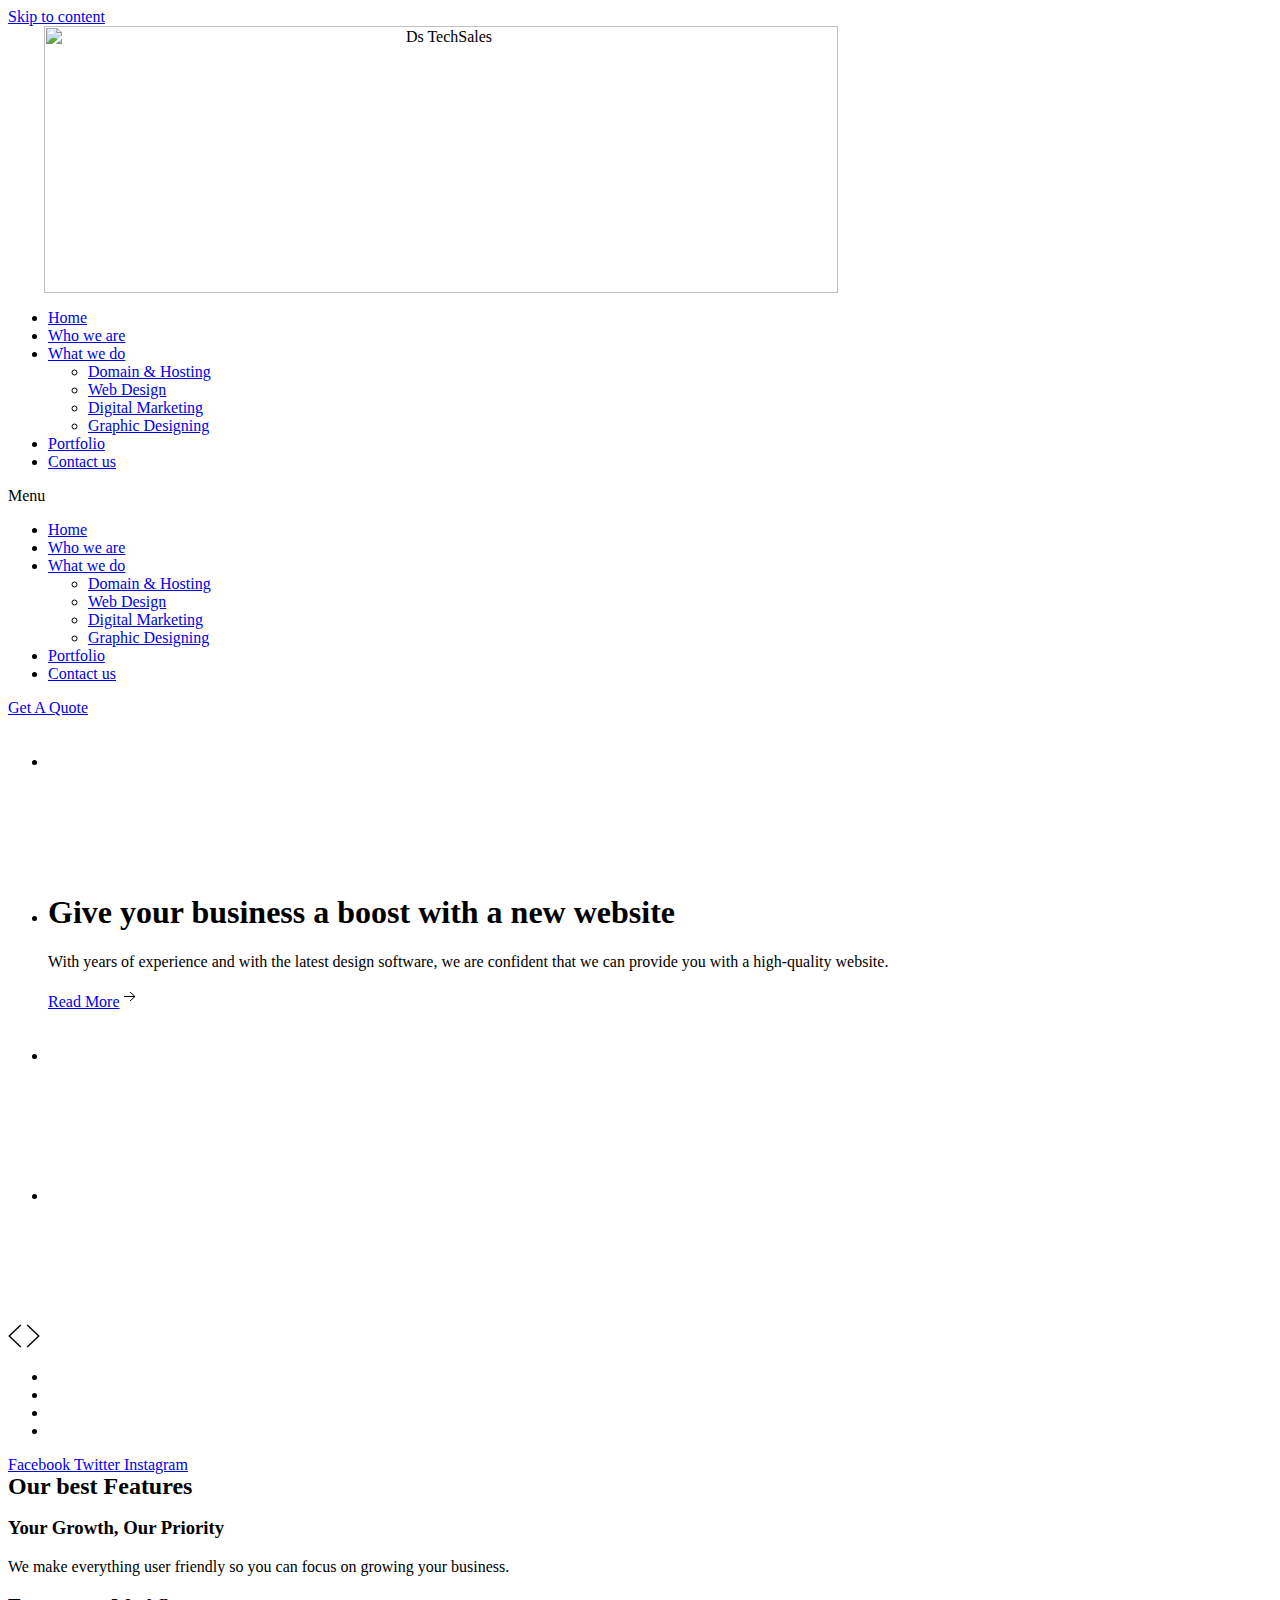
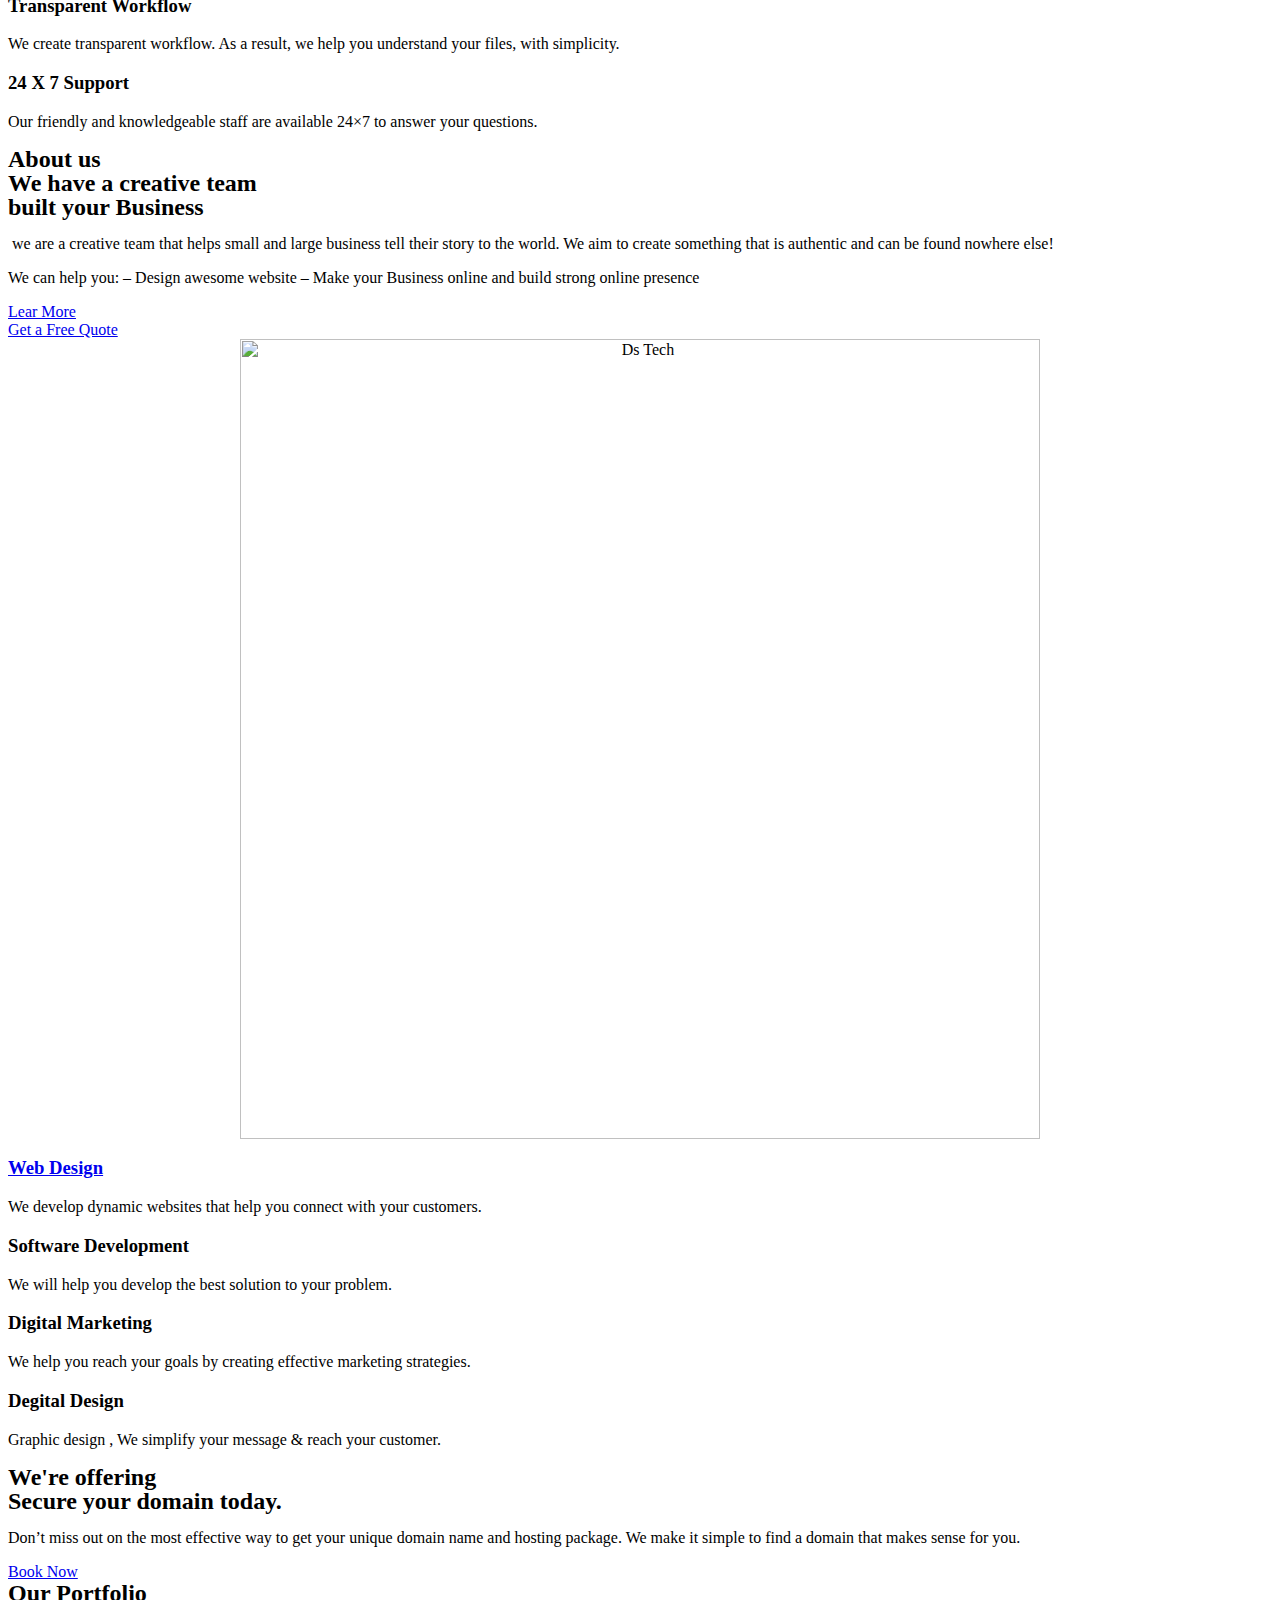
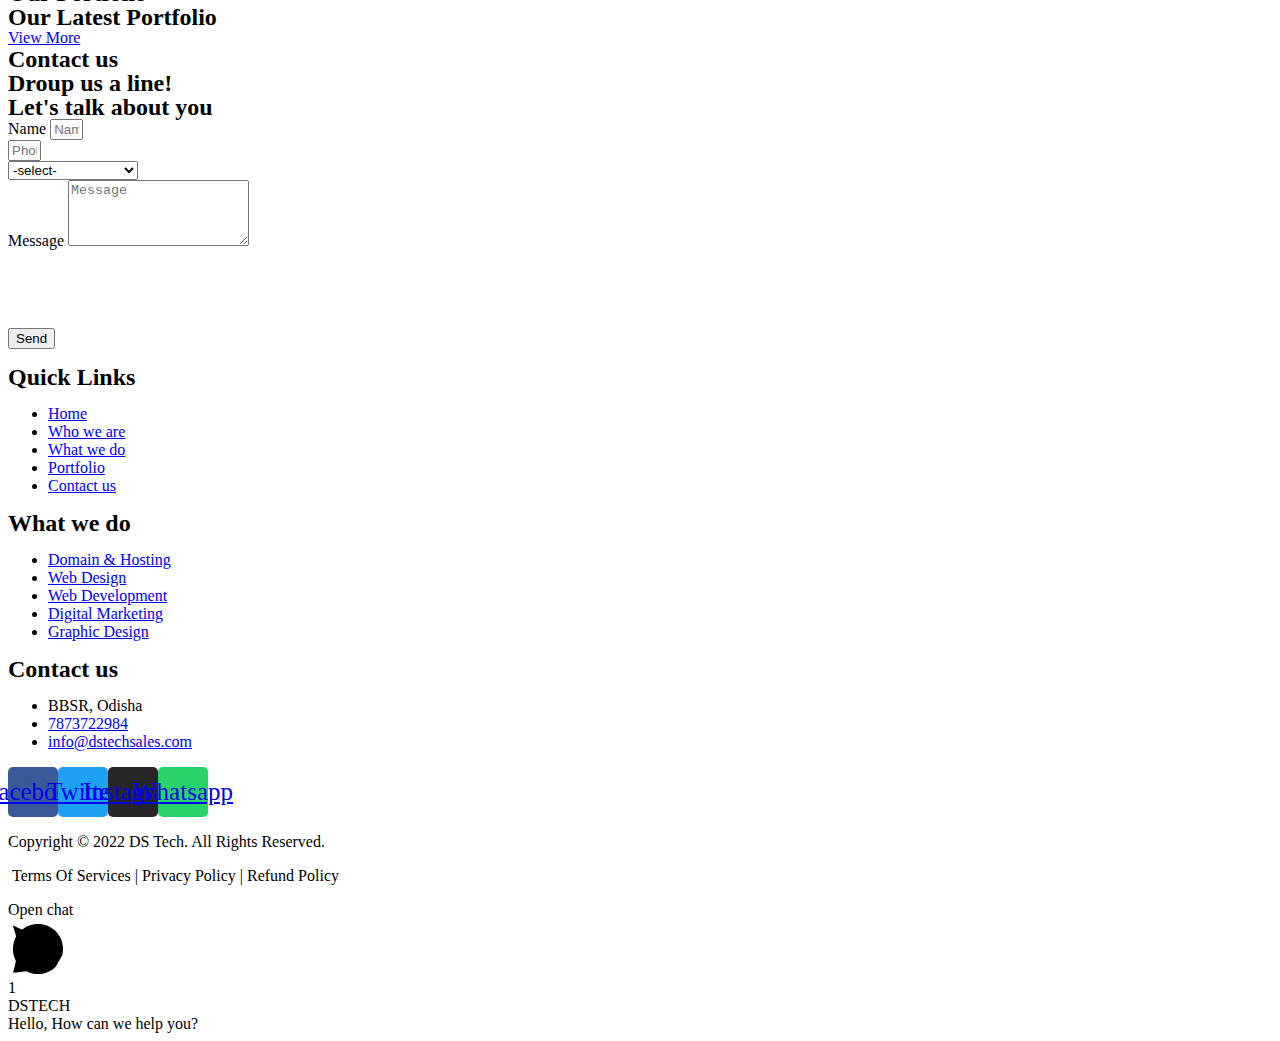
==== index.html @ 1fccccd2 "Create index.html" ====
<html lang="en-US" class=""><head><style data-merge-styles="true"></style>
	<meta charset="UTF-8">
		<meta name="viewport" content="width=device-width, initial-scale=1">
	<link rel="profile" href="https://gmpg.org/xfn/11">
	<title>Web Development – DS Techsales</title><link rel="preload" as="style" href="https://fonts.googleapis.com/css?family=Roboto%3A100%2C100italic%2C200%2C200italic%2C300%2C300italic%2C400%2C400italic%2C500%2C500italic%2C600%2C600italic%2C700%2C700italic%2C800%2C800italic%2C900%2C900italic%7CRoboto%20Slab%3A100%2C100italic%2C200%2C200italic%2C300%2C300italic%2C400%2C400italic%2C500%2C500italic%2C600%2C600italic%2C700%2C700italic%2C800%2C800italic%2C900%2C900italic%7CPoppins%3A100%2C100italic%2C200%2C200italic%2C300%2C300italic%2C400%2C400italic%2C500%2C500italic%2C600%2C600italic%2C700%2C700italic%2C800%2C800italic%2C900%2C900italic%7CNunito%3A100%2C100italic%2C200%2C200italic%2C300%2C300italic%2C400%2C400italic%2C500%2C500italic%2C600%2C600italic%2C700%2C700italic%2C800%2C800italic%2C900%2C900italic&amp;display=swap"><link rel="stylesheet" href="https://fonts.googleapis.com/css?family=Roboto%3A100%2C100italic%2C200%2C200italic%2C300%2C300italic%2C400%2C400italic%2C500%2C500italic%2C600%2C600italic%2C700%2C700italic%2C800%2C800italic%2C900%2C900italic%7CRoboto%20Slab%3A100%2C100italic%2C200%2C200italic%2C300%2C300italic%2C400%2C400italic%2C500%2C500italic%2C600%2C600italic%2C700%2C700italic%2C800%2C800italic%2C900%2C900italic%7CPoppins%3A100%2C100italic%2C200%2C200italic%2C300%2C300italic%2C400%2C400italic%2C500%2C500italic%2C600%2C600italic%2C700%2C700italic%2C800%2C800italic%2C900%2C900italic%7CNunito%3A100%2C100italic%2C200%2C200italic%2C300%2C300italic%2C400%2C400italic%2C500%2C500italic%2C600%2C600italic%2C700%2C700italic%2C800%2C800italic%2C900%2C900italic&amp;display=swap" media="all" onload="this.media='all'"><noscript><link rel="stylesheet" href="https://fonts.googleapis.com/css?family=Roboto%3A100%2C100italic%2C200%2C200italic%2C300%2C300italic%2C400%2C400italic%2C500%2C500italic%2C600%2C600italic%2C700%2C700italic%2C800%2C800italic%2C900%2C900italic%7CRoboto%20Slab%3A100%2C100italic%2C200%2C200italic%2C300%2C300italic%2C400%2C400italic%2C500%2C500italic%2C600%2C600italic%2C700%2C700italic%2C800%2C800italic%2C900%2C900italic%7CPoppins%3A100%2C100italic%2C200%2C200italic%2C300%2C300italic%2C400%2C400italic%2C500%2C500italic%2C600%2C600italic%2C700%2C700italic%2C800%2C800italic%2C900%2C900italic%7CNunito%3A100%2C100italic%2C200%2C200italic%2C300%2C300italic%2C400%2C400italic%2C500%2C500italic%2C600%2C600italic%2C700%2C700italic%2C800%2C800italic%2C900%2C900italic&#038;display=swap" /></noscript>
<meta name="robots" content="max-image-preview:large">
<link rel="dns-prefetch" href="//www.googletagmanager.com">
<link href="https://fonts.gstatic.com" crossorigin="" rel="preconnect">
<link rel="alternate" type="application/rss+xml" title="DS Techsales » Feed" href="https://www.dstechsales.com/feed/">
<link rel="alternate" type="application/rss+xml" title="DS Techsales » Comments Feed" href="https://www.dstechsales.com/comments/feed/">
<style>
img.wp-smiley,
img.emoji {
	display: inline !important;
	border: none !important;
	box-shadow: none !important;
	height: 1em !important;
	width: 1em !important;
	margin: 0 0.07em !important;
	vertical-align: -0.1em !important;
	background: none !important;
	padding: 0 !important;
}
</style>
	<link data-minify="1" rel="stylesheet" id="bdt-uikit-css" href="https://www.dstechsales.com/wp-content/cache/min/1/wp-content/plugins/bdthemes-prime-slider-lite/assets/css/bdt-uikit.css?ver=1665117057" media="all">
<link data-minify="1" rel="stylesheet" id="prime-slider-site-css" href="https://www.dstechsales.com/wp-content/cache/min/1/wp-content/plugins/bdthemes-prime-slider-lite/assets/css/prime-slider-site.css?ver=1665117057" media="all">
<link rel="stylesheet" id="wp-block-library-css" href="https://www.dstechsales.com/wp-includes/css/dist/block-library/style.min.css?ver=6.0.3" media="all">
<style id="joinchat-button-style-inline-css">
.wp-block-joinchat-button{border:none!important;text-align:center}.wp-block-joinchat-button figure{display:table;margin:0 auto;padding:0}.wp-block-joinchat-button figcaption{font:normal normal 400 .6em/2em var(--wp--preset--font-family--system-font,sans-serif);margin:0;padding:0}.wp-block-joinchat-button .joinchat-button__qr{background-color:#fff;border:6px solid #25d366;border-radius:30px;box-sizing:content-box;display:block;height:200px;margin:auto;overflow:hidden;padding:10px;width:200px}.wp-block-joinchat-button .joinchat-button__qr canvas,.wp-block-joinchat-button .joinchat-button__qr img{display:block;margin:auto}.wp-block-joinchat-button .joinchat-button__link{align-items:center;background-color:#25d366;border:6px solid #25d366;border-radius:30px;display:inline-flex;flex-flow:row nowrap;justify-content:center;line-height:1.25em;margin:0 auto;text-decoration:none}.wp-block-joinchat-button .joinchat-button__link:before{background:transparent var(--joinchat-ico) no-repeat center;background-size:100%;content:"";display:block;height:1.5em;margin:-.75em .75em -.75em 0;width:1.5em}.wp-block-joinchat-button figure+.joinchat-button__link{margin-top:10px}@media (orientation:landscape)and (min-height:481px),(orientation:portrait)and (min-width:481px){.wp-block-joinchat-button.joinchat-button--qr-only figure+.joinchat-button__link{display:none}}@media (max-width:480px),(orientation:landscape)and (max-height:480px){.wp-block-joinchat-button figure{display:none}}

</style>
<style id="global-styles-inline-css">
body{--wp--preset--color--black: #000000;--wp--preset--color--cyan-bluish-gray: #abb8c3;--wp--preset--color--white: #ffffff;--wp--preset--color--pale-pink: #f78da7;--wp--preset--color--vivid-red: #cf2e2e;--wp--preset--color--luminous-vivid-orange: #ff6900;--wp--preset--color--luminous-vivid-amber: #fcb900;--wp--preset--color--light-green-cyan: #7bdcb5;--wp--preset--color--vivid-green-cyan: #00d084;--wp--preset--color--pale-cyan-blue: #8ed1fc;--wp--preset--color--vivid-cyan-blue: #0693e3;--wp--preset--color--vivid-purple: #9b51e0;--wp--preset--gradient--vivid-cyan-blue-to-vivid-purple: linear-gradient(135deg,rgba(6,147,227,1) 0%,rgb(155,81,224) 100%);--wp--preset--gradient--light-green-cyan-to-vivid-green-cyan: linear-gradient(135deg,rgb(122,220,180) 0%,rgb(0,208,130) 100%);--wp--preset--gradient--luminous-vivid-amber-to-luminous-vivid-orange: linear-gradient(135deg,rgba(252,185,0,1) 0%,rgba(255,105,0,1) 100%);--wp--preset--gradient--luminous-vivid-orange-to-vivid-red: linear-gradient(135deg,rgba(255,105,0,1) 0%,rgb(207,46,46) 100%);--wp--preset--gradient--very-light-gray-to-cyan-bluish-gray: linear-gradient(135deg,rgb(238,238,238) 0%,rgb(169,184,195) 100%);--wp--preset--gradient--cool-to-warm-spectrum: linear-gradient(135deg,rgb(74,234,220) 0%,rgb(151,120,209) 20%,rgb(207,42,186) 40%,rgb(238,44,130) 60%,rgb(251,105,98) 80%,rgb(254,248,76) 100%);--wp--preset--gradient--blush-light-purple: linear-gradient(135deg,rgb(255,206,236) 0%,rgb(152,150,240) 100%);--wp--preset--gradient--blush-bordeaux: linear-gradient(135deg,rgb(254,205,165) 0%,rgb(254,45,45) 50%,rgb(107,0,62) 100%);--wp--preset--gradient--luminous-dusk: linear-gradient(135deg,rgb(255,203,112) 0%,rgb(199,81,192) 50%,rgb(65,88,208) 100%);--wp--preset--gradient--pale-ocean: linear-gradient(135deg,rgb(255,245,203) 0%,rgb(182,227,212) 50%,rgb(51,167,181) 100%);--wp--preset--gradient--electric-grass: linear-gradient(135deg,rgb(202,248,128) 0%,rgb(113,206,126) 100%);--wp--preset--gradient--midnight: linear-gradient(135deg,rgb(2,3,129) 0%,rgb(40,116,252) 100%);--wp--preset--duotone--dark-grayscale: url('#wp-duotone-dark-grayscale');--wp--preset--duotone--grayscale: url('#wp-duotone-grayscale');--wp--preset--duotone--purple-yellow: url('#wp-duotone-purple-yellow');--wp--preset--duotone--blue-red: url('#wp-duotone-blue-red');--wp--preset--duotone--midnight: url('#wp-duotone-midnight');--wp--preset--duotone--magenta-yellow: url('#wp-duotone-magenta-yellow');--wp--preset--duotone--purple-green: url('#wp-duotone-purple-green');--wp--preset--duotone--blue-orange: url('#wp-duotone-blue-orange');--wp--preset--font-size--small: 13px;--wp--preset--font-size--medium: 20px;--wp--preset--font-size--large: 36px;--wp--preset--font-size--x-large: 42px;}.has-black-color{color: var(--wp--preset--color--black) !important;}.has-cyan-bluish-gray-color{color: var(--wp--preset--color--cyan-bluish-gray) !important;}.has-white-color{color: var(--wp--preset--color--white) !important;}.has-pale-pink-color{color: var(--wp--preset--color--pale-pink) !important;}.has-vivid-red-color{color: var(--wp--preset--color--vivid-red) !important;}.has-luminous-vivid-orange-color{color: var(--wp--preset--color--luminous-vivid-orange) !important;}.has-luminous-vivid-amber-color{color: var(--wp--preset--color--luminous-vivid-amber) !important;}.has-light-green-cyan-color{color: var(--wp--preset--color--light-green-cyan) !important;}.has-vivid-green-cyan-color{color: var(--wp--preset--color--vivid-green-cyan) !important;}.has-pale-cyan-blue-color{color: var(--wp--preset--color--pale-cyan-blue) !important;}.has-vivid-cyan-blue-color{color: var(--wp--preset--color--vivid-cyan-blue) !important;}.has-vivid-purple-color{color: var(--wp--preset--color--vivid-purple) !important;}.has-black-background-color{background-color: var(--wp--preset--color--black) !important;}.has-cyan-bluish-gray-background-color{background-color: var(--wp--preset--color--cyan-bluish-gray) !important;}.has-white-background-color{background-color: var(--wp--preset--color--white) !important;}.has-pale-pink-background-color{background-color: var(--wp--preset--color--pale-pink) !important;}.has-vivid-red-background-color{background-color: var(--wp--preset--color--vivid-red) !important;}.has-luminous-vivid-orange-background-color{background-color: var(--wp--preset--color--luminous-vivid-orange) !important;}.has-luminous-vivid-amber-background-color{background-color: var(--wp--preset--color--luminous-vivid-amber) !important;}.has-light-green-cyan-background-color{background-color: var(--wp--preset--color--light-green-cyan) !important;}.has-vivid-green-cyan-background-color{background-color: var(--wp--preset--color--vivid-green-cyan) !important;}.has-pale-cyan-blue-background-color{background-color: var(--wp--preset--color--pale-cyan-blue) !important;}.has-vivid-cyan-blue-background-color{background-color: var(--wp--preset--color--vivid-cyan-blue) !important;}.has-vivid-purple-background-color{background-color: var(--wp--preset--color--vivid-purple) !important;}.has-black-border-color{border-color: var(--wp--preset--color--black) !important;}.has-cyan-bluish-gray-border-color{border-color: var(--wp--preset--color--cyan-bluish-gray) !important;}.has-white-border-color{border-color: var(--wp--preset--color--white) !important;}.has-pale-pink-border-color{border-color: var(--wp--preset--color--pale-pink) !important;}.has-vivid-red-border-color{border-color: var(--wp--preset--color--vivid-red) !important;}.has-luminous-vivid-orange-border-color{border-color: var(--wp--preset--color--luminous-vivid-orange) !important;}.has-luminous-vivid-amber-border-color{border-color: var(--wp--preset--color--luminous-vivid-amber) !important;}.has-light-green-cyan-border-color{border-color: var(--wp--preset--color--light-green-cyan) !important;}.has-vivid-green-cyan-border-color{border-color: var(--wp--preset--color--vivid-green-cyan) !important;}.has-pale-cyan-blue-border-color{border-color: var(--wp--preset--color--pale-cyan-blue) !important;}.has-vivid-cyan-blue-border-color{border-color: var(--wp--preset--color--vivid-cyan-blue) !important;}.has-vivid-purple-border-color{border-color: var(--wp--preset--color--vivid-purple) !important;}.has-vivid-cyan-blue-to-vivid-purple-gradient-background{background: var(--wp--preset--gradient--vivid-cyan-blue-to-vivid-purple) !important;}.has-light-green-cyan-to-vivid-green-cyan-gradient-background{background: var(--wp--preset--gradient--light-green-cyan-to-vivid-green-cyan) !important;}.has-luminous-vivid-amber-to-luminous-vivid-orange-gradient-background{background: var(--wp--preset--gradient--luminous-vivid-amber-to-luminous-vivid-orange) !important;}.has-luminous-vivid-orange-to-vivid-red-gradient-background{background: var(--wp--preset--gradient--luminous-vivid-orange-to-vivid-red) !important;}.has-very-light-gray-to-cyan-bluish-gray-gradient-background{background: var(--wp--preset--gradient--very-light-gray-to-cyan-bluish-gray) !important;}.has-cool-to-warm-spectrum-gradient-background{background: var(--wp--preset--gradient--cool-to-warm-spectrum) !important;}.has-blush-light-purple-gradient-background{background: var(--wp--preset--gradient--blush-light-purple) !important;}.has-blush-bordeaux-gradient-background{background: var(--wp--preset--gradient--blush-bordeaux) !important;}.has-luminous-dusk-gradient-background{background: var(--wp--preset--gradient--luminous-dusk) !important;}.has-pale-ocean-gradient-background{background: var(--wp--preset--gradient--pale-ocean) !important;}.has-electric-grass-gradient-background{background: var(--wp--preset--gradient--electric-grass) !important;}.has-midnight-gradient-background{background: var(--wp--preset--gradient--midnight) !important;}.has-small-font-size{font-size: var(--wp--preset--font-size--small) !important;}.has-medium-font-size{font-size: var(--wp--preset--font-size--medium) !important;}.has-large-font-size{font-size: var(--wp--preset--font-size--large) !important;}.has-x-large-font-size{font-size: var(--wp--preset--font-size--x-large) !important;}
</style>
<link rel="stylesheet" id="hello-elementor-css" href="https://www.dstechsales.com/wp-content/themes/hello-elementor/style.min.css?ver=2.6.1" media="all">
<link rel="stylesheet" id="hello-elementor-theme-style-css" href="https://www.dstechsales.com/wp-content/themes/hello-elementor/theme.min.css?ver=2.6.1" media="all">
<link rel="stylesheet" id="elementor-frontend-css" href="https://www.dstechsales.com/wp-content/plugins/elementor/assets/css/frontend-lite.min.css?ver=3.7.8" media="all">
<link rel="stylesheet" id="elementor-post-6-css" href="https://www.dstechsales.com/wp-content/uploads/elementor/css/post-6.css?ver=1665117054" media="all">
<link data-minify="1" rel="stylesheet" id="elementor-icons-css" href="https://www.dstechsales.com/wp-content/cache/min/1/wp-content/plugins/elementor/assets/lib/eicons/css/elementor-icons.min.css?ver=1665117058" media="all">
<link rel="stylesheet" id="elementor-pro-css" href="https://www.dstechsales.com/wp-content/plugins/elementor-pro/assets/css/frontend-lite.min.css?ver=3.7.3" media="all">
<link data-minify="1" rel="stylesheet" id="font-awesome-5-all-css" href="https://www.dstechsales.com/wp-content/cache/min/1/wp-content/plugins/elementor/assets/lib/font-awesome/css/all.min.css?ver=1665117058" media="all">
<link rel="stylesheet" id="font-awesome-4-shim-css" href="https://www.dstechsales.com/wp-content/plugins/elementor/assets/lib/font-awesome/css/v4-shims.min.css?ver=3.7.8" media="all">
<link rel="stylesheet" id="elementor-global-css" href="https://www.dstechsales.com/wp-content/uploads/elementor/css/global.css?ver=1665117056" media="all">
<link rel="stylesheet" id="elementor-post-1464-css" href="https://www.dstechsales.com/wp-content/uploads/elementor/css/post-1464.css?ver=1665117759" media="all">
<link rel="stylesheet" id="elementor-post-9-css" href="https://www.dstechsales.com/wp-content/uploads/elementor/css/post-9.css?ver=1665117541" media="all">
<link rel="stylesheet" id="elementor-post-42-css" href="https://www.dstechsales.com/wp-content/uploads/elementor/css/post-42.css?ver=1665117541" media="all">
<link data-minify="1" rel="stylesheet" id="elementor-icons-ekiticons-css" href="https://www.dstechsales.com/wp-content/cache/min/1/wp-content/plugins/elementskit-lite/modules/elementskit-icon-pack/assets/css/ekiticons.css?ver=1665117058" media="all">
<link rel="stylesheet" id="joinchat-css" href="https://www.dstechsales.com/wp-content/plugins/creame-whatsapp-me/public/css/joinchat.min.css?ver=4.5.11" media="all">
<style id="joinchat-inline-css">
.joinchat{ --red:37; --green:211; --blue:102; }
</style>
<link data-minify="1" rel="stylesheet" id="ekit-widget-styles-css" href="https://www.dstechsales.com/wp-content/cache/min/1/wp-content/plugins/elementskit-lite/widgets/init/assets/css/widget-styles.css?ver=1665117058" media="all">
<link data-minify="1" rel="stylesheet" id="ekit-responsive-css" href="https://www.dstechsales.com/wp-content/cache/min/1/wp-content/plugins/elementskit-lite/widgets/init/assets/css/responsive.css?ver=1665117058" media="all">
<link rel="stylesheet" id="eael-general-css" href="https://www.dstechsales.com/wp-content/plugins/essential-addons-for-elementor-lite/assets/front-end/css/view/general.min.css?ver=5.3.2" media="all">

<link rel="stylesheet" id="elementor-icons-shared-0-css" href="https://www.dstechsales.com/wp-content/plugins/elementor/assets/lib/font-awesome/css/fontawesome.min.css?ver=5.15.3" media="all">
<link data-minify="1" rel="stylesheet" id="elementor-icons-fa-brands-css" href="https://www.dstechsales.com/wp-content/cache/min/1/wp-content/plugins/elementor/assets/lib/font-awesome/css/brands.min.css?ver=1665117058" media="all">
<link data-minify="1" rel="stylesheet" id="elementor-icons-fa-regular-css" href="https://www.dstechsales.com/wp-content/cache/min/1/wp-content/plugins/elementor/assets/lib/font-awesome/css/regular.min.css?ver=1665117058" media="all">
<link data-minify="1" rel="stylesheet" id="elementor-icons-fa-solid-css" href="https://www.dstechsales.com/wp-content/cache/min/1/wp-content/plugins/elementor/assets/lib/font-awesome/css/solid.min.css?ver=1665117058" media="all">




<!-- Google Analytics snippet added by Site Kit -->
<script type="text/javascript" async="" src="https://www.googletagmanager.com/gtag/js?id=G-QEK7LMNSBS&amp;l=dataLayer&amp;cx=c"></script><script type="text/javascript" async="" src="https://www.google-analytics.com/analytics.js"></script><script async="" src="https://mc.yandex.ru/metrika/tag.js"></script><script type="text/javascript" async="" src="https://www.gstatic.com/recaptcha/releases/NJPGLzpIZgjszqyOymHUP0XR/recaptcha__en.js" crossorigin="anonymous" integrity="sha384-ALtiHf0DOZRoBKnCKTk/SlH3koiTb5V8tXxijiVbKfgMusXfsD91H2zPixteloxy"></script><script src="https://www.googletagmanager.com/gtag/js?id=UA-177328207-1" id="google_gtagjs-js" async=""></script>
<script id="google_gtagjs-js-after">
window.dataLayer = window.dataLayer || [];function gtag(){dataLayer.push(arguments);}
gtag('set', 'linker', {"domains":["www.dstechsales.com"]} );
gtag("js", new Date());
gtag("set", "developer_id.dZTNiMT", true);
gtag("config", "UA-177328207-1", {"anonymize_ip":true});
gtag("config", "G-QEK7LMNSBS");
</script>

<!-- End Google Analytics snippet added by Site Kit -->
<link rel="https://api.w.org/" href="https://www.dstechsales.com/wp-json/"><link rel="alternate" type="application/json" href="https://www.dstechsales.com/wp-json/wp/v2/pages/1464"><link rel="EditURI" type="application/rsd+xml" title="RSD" href="https://www.dstechsales.com/xmlrpc.php?rsd">
<link rel="wlwmanifest" type="application/wlwmanifest+xml" href="https://www.dstechsales.com/wp-includes/wlwmanifest.xml"> 
<meta name="generator" content="WordPress 6.0.3">
<link rel="canonical" href="https://www.dstechsales.com/web-development/">
<link rel="shortlink" href="https://www.dstechsales.com/?p=1464">
<link rel="alternate" type="application/json+oembed" href="https://www.dstechsales.com/wp-json/oembed/1.0/embed?url=https%3A%2F%2Fwww.dstechsales.com%2Fweb-development%2F">
<link rel="alternate" type="text/xml+oembed" href="https://www.dstechsales.com/wp-json/oembed/1.0/embed?url=https%3A%2F%2Fwww.dstechsales.com%2Fweb-development%2F&amp;format=xml">
<meta name="generator" content="Site Kit by Google 1.86.0">		
				<style>
			.no-js img.lazyload { display: none; }
			figure.wp-block-image img.lazyloading { min-width: 150px; }
							.lazyload, .lazyloading { opacity: 0; }
				.lazyloaded {
					opacity: 1;
					transition: opacity 400ms;
					transition-delay: 0ms;
				}
					</style>
		<link rel="icon" href="https://www.dstechsales.com/wp-content/uploads/2021/09/DS-png-black-150x150.png" sizes="32x32">
<link rel="icon" href="https://www.dstechsales.com/wp-content/uploads/2021/09/DS-png-black-300x300.png" sizes="192x192">
<link rel="apple-touch-icon" href="https://www.dstechsales.com/wp-content/uploads/2021/09/DS-png-black-300x300.png">
<meta name="msapplication-TileImage" content="https://www.dstechsales.com/wp-content/uploads/2021/09/DS-png-black-300x300.png">
	<!-- Yandex.Metrika counter -->

<noscript><div><img src="https://mc.yandex.ru/watch/89986766" style="position:absolute; left:-9999px;" alt="" /></div></noscript>
<!-- /Yandex.Metrika counter -->
<style data-jss="" data-meta="MuiDialog">
@media print {
  .MuiDialog-root {
    position: absolute !important;
  }
}
.MuiDialog-scrollPaper {
  display: flex;
  align-items: center;
  justify-content: center;
}
.MuiDialog-scrollBody {
  overflow-x: hidden;
  overflow-y: auto;
  text-align: center;
}
.MuiDialog-scrollBody:after {
  width: 0;
  height: 100%;
  content: "";
  display: inline-block;
  vertical-align: middle;
}
.MuiDialog-container {
  height: 100%;
  outline: 0;
}
@media print {
  .MuiDialog-container {
    height: auto;
  }
}
.MuiDialog-paper {
  margin: 32px;
  position: relative;
  overflow-y: auto;
}
@media print {
  .MuiDialog-paper {
    box-shadow: none;
    overflow-y: visible;
  }
}
.MuiDialog-paperScrollPaper {
  display: flex;
  max-height: calc(100% - 64px);
  flex-direction: column;
}
.MuiDialog-paperScrollBody {
  display: inline-block;
  text-align: left;
  vertical-align: middle;
}
.MuiDialog-paperWidthFalse {
  max-width: calc(100% - 64px);
}
.MuiDialog-paperWidthXs {
  max-width: 444px;
}
@media (max-width:507.95px) {
  .MuiDialog-paperWidthXs.MuiDialog-paperScrollBody {
    max-width: calc(100% - 64px);
  }
}
.MuiDialog-paperWidthSm {
  max-width: 600px;
}
@media (max-width:663.95px) {
  .MuiDialog-paperWidthSm.MuiDialog-paperScrollBody {
    max-width: calc(100% - 64px);
  }
}
.MuiDialog-paperWidthMd {
  max-width: 960px;
}
@media (max-width:1023.95px) {
  .MuiDialog-paperWidthMd.MuiDialog-paperScrollBody {
    max-width: calc(100% - 64px);
  }
}
.MuiDialog-paperWidthLg {
  max-width: 1280px;
}
@media (max-width:1343.95px) {
  .MuiDialog-paperWidthLg.MuiDialog-paperScrollBody {
    max-width: calc(100% - 64px);
  }
}
.MuiDialog-paperWidthXl {
  max-width: 1920px;
}
@media (max-width:1983.95px) {
  .MuiDialog-paperWidthXl.MuiDialog-paperScrollBody {
    max-width: calc(100% - 64px);
  }
}
.MuiDialog-paperFullWidth {
  width: calc(100% - 64px);
}
.MuiDialog-paperFullScreen {
  width: 100%;
  height: 100%;
  margin: 0;
  max-width: 100%;
  max-height: none;
  border-radius: 0;
}
.MuiDialog-paperFullScreen.MuiDialog-paperScrollBody {
  margin: 0;
  max-width: 100%;
}
</style></head>
<body class="page-template page-template-elementor_header_footer page page-id-1464 elementor-default elementor-template-full-width elementor-kit-6 elementor-page elementor-page-1464 e--ua-blink e--ua-chrome e--ua-webkit" data-elementor-device-mode="tablet">

<svg xmlns="http://www.w3.org/2000/svg" viewBox="0 0 0 0" width="0" height="0" focusable="false" role="none" style="visibility: hidden; position: absolute; left: -9999px; overflow: hidden;"><defs><filter id="wp-duotone-dark-grayscale"><feColorMatrix color-interpolation-filters="sRGB" type="matrix" values=" .299 .587 .114 0 0 .299 .587 .114 0 0 .299 .587 .114 0 0 .299 .587 .114 0 0 "></feColorMatrix><feComponentTransfer color-interpolation-filters="sRGB"><feFuncR type="table" tableValues="0 0.49803921568627"></feFuncR><feFuncG type="table" tableValues="0 0.49803921568627"></feFuncG><feFuncB type="table" tableValues="0 0.49803921568627"></feFuncB><feFuncA type="table" tableValues="1 1"></feFuncA></feComponentTransfer><feComposite in2="SourceGraphic" operator="in"></feComposite></filter></defs></svg><svg xmlns="http://www.w3.org/2000/svg" viewBox="0 0 0 0" width="0" height="0" focusable="false" role="none" style="visibility: hidden; position: absolute; left: -9999px; overflow: hidden;"><defs><filter id="wp-duotone-grayscale"><feColorMatrix color-interpolation-filters="sRGB" type="matrix" values=" .299 .587 .114 0 0 .299 .587 .114 0 0 .299 .587 .114 0 0 .299 .587 .114 0 0 "></feColorMatrix><feComponentTransfer color-interpolation-filters="sRGB"><feFuncR type="table" tableValues="0 1"></feFuncR><feFuncG type="table" tableValues="0 1"></feFuncG><feFuncB type="table" tableValues="0 1"></feFuncB><feFuncA type="table" tableValues="1 1"></feFuncA></feComponentTransfer><feComposite in2="SourceGraphic" operator="in"></feComposite></filter></defs></svg><svg xmlns="http://www.w3.org/2000/svg" viewBox="0 0 0 0" width="0" height="0" focusable="false" role="none" style="visibility: hidden; position: absolute; left: -9999px; overflow: hidden;"><defs><filter id="wp-duotone-purple-yellow"><feColorMatrix color-interpolation-filters="sRGB" type="matrix" values=" .299 .587 .114 0 0 .299 .587 .114 0 0 .299 .587 .114 0 0 .299 .587 .114 0 0 "></feColorMatrix><feComponentTransfer color-interpolation-filters="sRGB"><feFuncR type="table" tableValues="0.54901960784314 0.98823529411765"></feFuncR><feFuncG type="table" tableValues="0 1"></feFuncG><feFuncB type="table" tableValues="0.71764705882353 0.25490196078431"></feFuncB><feFuncA type="table" tableValues="1 1"></feFuncA></feComponentTransfer><feComposite in2="SourceGraphic" operator="in"></feComposite></filter></defs></svg><svg xmlns="http://www.w3.org/2000/svg" viewBox="0 0 0 0" width="0" height="0" focusable="false" role="none" style="visibility: hidden; position: absolute; left: -9999px; overflow: hidden;"><defs><filter id="wp-duotone-blue-red"><feColorMatrix color-interpolation-filters="sRGB" type="matrix" values=" .299 .587 .114 0 0 .299 .587 .114 0 0 .299 .587 .114 0 0 .299 .587 .114 0 0 "></feColorMatrix><feComponentTransfer color-interpolation-filters="sRGB"><feFuncR type="table" tableValues="0 1"></feFuncR><feFuncG type="table" tableValues="0 0.27843137254902"></feFuncG><feFuncB type="table" tableValues="0.5921568627451 0.27843137254902"></feFuncB><feFuncA type="table" tableValues="1 1"></feFuncA></feComponentTransfer><feComposite in2="SourceGraphic" operator="in"></feComposite></filter></defs></svg><svg xmlns="http://www.w3.org/2000/svg" viewBox="0 0 0 0" width="0" height="0" focusable="false" role="none" style="visibility: hidden; position: absolute; left: -9999px; overflow: hidden;"><defs><filter id="wp-duotone-midnight"><feColorMatrix color-interpolation-filters="sRGB" type="matrix" values=" .299 .587 .114 0 0 .299 .587 .114 0 0 .299 .587 .114 0 0 .299 .587 .114 0 0 "></feColorMatrix><feComponentTransfer color-interpolation-filters="sRGB"><feFuncR type="table" tableValues="0 0"></feFuncR><feFuncG type="table" tableValues="0 0.64705882352941"></feFuncG><feFuncB type="table" tableValues="0 1"></feFuncB><feFuncA type="table" tableValues="1 1"></feFuncA></feComponentTransfer><feComposite in2="SourceGraphic" operator="in"></feComposite></filter></defs></svg><svg xmlns="http://www.w3.org/2000/svg" viewBox="0 0 0 0" width="0" height="0" focusable="false" role="none" style="visibility: hidden; position: absolute; left: -9999px; overflow: hidden;"><defs><filter id="wp-duotone-magenta-yellow"><feColorMatrix color-interpolation-filters="sRGB" type="matrix" values=" .299 .587 .114 0 0 .299 .587 .114 0 0 .299 .587 .114 0 0 .299 .587 .114 0 0 "></feColorMatrix><feComponentTransfer color-interpolation-filters="sRGB"><feFuncR type="table" tableValues="0.78039215686275 1"></feFuncR><feFuncG type="table" tableValues="0 0.94901960784314"></feFuncG><feFuncB type="table" tableValues="0.35294117647059 0.47058823529412"></feFuncB><feFuncA type="table" tableValues="1 1"></feFuncA></feComponentTransfer><feComposite in2="SourceGraphic" operator="in"></feComposite></filter></defs></svg><svg xmlns="http://www.w3.org/2000/svg" viewBox="0 0 0 0" width="0" height="0" focusable="false" role="none" style="visibility: hidden; position: absolute; left: -9999px; overflow: hidden;"><defs><filter id="wp-duotone-purple-green"><feColorMatrix color-interpolation-filters="sRGB" type="matrix" values=" .299 .587 .114 0 0 .299 .587 .114 0 0 .299 .587 .114 0 0 .299 .587 .114 0 0 "></feColorMatrix><feComponentTransfer color-interpolation-filters="sRGB"><feFuncR type="table" tableValues="0.65098039215686 0.40392156862745"></feFuncR><feFuncG type="table" tableValues="0 1"></feFuncG><feFuncB type="table" tableValues="0.44705882352941 0.4"></feFuncB><feFuncA type="table" tableValues="1 1"></feFuncA></feComponentTransfer><feComposite in2="SourceGraphic" operator="in"></feComposite></filter></defs></svg><svg xmlns="http://www.w3.org/2000/svg" viewBox="0 0 0 0" width="0" height="0" focusable="false" role="none" style="visibility: hidden; position: absolute; left: -9999px; overflow: hidden;"><defs><filter id="wp-duotone-blue-orange"><feColorMatrix color-interpolation-filters="sRGB" type="matrix" values=" .299 .587 .114 0 0 .299 .587 .114 0 0 .299 .587 .114 0 0 .299 .587 .114 0 0 "></feColorMatrix><feComponentTransfer color-interpolation-filters="sRGB"><feFuncR type="table" tableValues="0.098039215686275 1"></feFuncR><feFuncG type="table" tableValues="0 0.66274509803922"></feFuncG><feFuncB type="table" tableValues="0.84705882352941 0.41960784313725"></feFuncB><feFuncA type="table" tableValues="1 1"></feFuncA></feComponentTransfer><feComposite in2="SourceGraphic" operator="in"></feComposite></filter></defs></svg>
<a class="skip-link screen-reader-text" href="#content">
	Skip to content</a>

		<div data-elementor-type="header" data-elementor-id="9" class="elementor elementor-9 elementor-location-header">
								<section class="elementor-section elementor-top-section elementor-element elementor-element-d03ec1f elementor-section-full_width elementor-section-stretched elementor-section-height-default elementor-section-height-default" data-id="d03ec1f" data-element_type="section" data-settings="{&quot;stretch_section&quot;:&quot;section-stretched&quot;,&quot;background_background&quot;:&quot;classic&quot;}" style="width: 866px; left: 0px;">
						<div class="elementor-container elementor-column-gap-default">
					<div class="elementor-column elementor-col-100 elementor-top-column elementor-element elementor-element-414c1f6" data-id="414c1f6" data-element_type="column">
			<div class="elementor-widget-wrap elementor-element-populated">
								<section class="elementor-section elementor-inner-section elementor-element elementor-element-aa95587 elementor-section-boxed elementor-section-height-default elementor-section-height-default" data-id="aa95587" data-element_type="section">
						<div class="elementor-container elementor-column-gap-default">
					<div class="elementor-column elementor-col-33 elementor-inner-column elementor-element elementor-element-664a4d1" data-id="664a4d1" data-element_type="column">
			<div class="elementor-widget-wrap elementor-element-populated">
								<div class="elementor-element elementor-element-d4d1c5d elementor-widget elementor-widget-image" data-id="d4d1c5d" data-element_type="widget" data-widget_type="image.default">
				<div class="elementor-widget-container">
			<style>/*! elementor - v3.7.8 - 02-10-2022 */
.elementor-widget-image{text-align:center}.elementor-widget-image a{display:inline-block}.elementor-widget-image a img[src$=".svg"]{width:48px}.elementor-widget-image img{vertical-align:middle;display:inline-block}</style>												<img width="794" height="267" alt="Ds TechSales" data-srcset="https://www.dstechsales.com/wp-content/uploads/2021/09/Final-black-logo-2.png 794w, https://www.dstechsales.com/wp-content/uploads/2021/09/Final-black-logo-2-300x101.png 300w, https://www.dstechsales.com/wp-content/uploads/2021/09/Final-black-logo-2-768x258.png 768w" data-src="https://www.dstechsales.com/wp-content/uploads/2021/09/Final-black-logo-2.png" data-sizes="(max-width: 794px) 100vw, 794px" class="attachment-large size-large lazyloaded" src="https://www.dstechsales.com/wp-content/uploads/2021/09/Final-black-logo-2.png" sizes="(max-width: 794px) 100vw, 794px" srcset="https://www.dstechsales.com/wp-content/uploads/2021/09/Final-black-logo-2.png 794w, https://www.dstechsales.com/wp-content/uploads/2021/09/Final-black-logo-2-300x101.png 300w, https://www.dstechsales.com/wp-content/uploads/2021/09/Final-black-logo-2-768x258.png 768w"><noscript><img width="794" height="267" src="https://www.dstechsales.com/wp-content/uploads/2021/09/Final-black-logo-2.png" class="attachment-large size-large" alt="Ds TechSales" srcset="https://www.dstechsales.com/wp-content/uploads/2021/09/Final-black-logo-2.png 794w, https://www.dstechsales.com/wp-content/uploads/2021/09/Final-black-logo-2-300x101.png 300w, https://www.dstechsales.com/wp-content/uploads/2021/09/Final-black-logo-2-768x258.png 768w" sizes="(max-width: 794px) 100vw, 794px" /></noscript>															</div>
				</div>
					</div>
		</div>
				<div class="elementor-column elementor-col-33 elementor-inner-column elementor-element elementor-element-fd0f670" data-id="fd0f670" data-element_type="column">
			<div class="elementor-widget-wrap elementor-element-populated">
								<div class="elementor-element elementor-element-7e46e93 elementor-mobile-align-right elementor-hidden-desktop elementor-hidden-tablet elementor-widget elementor-widget-button" data-id="7e46e93" data-element_type="widget" data-widget_type="button.default">
				<div class="elementor-widget-container">
					<div class="elementor-button-wrapper">
			<a href="#elementor-action%3Aaction%3Dpopup%3Aopen%26settings%3DeyJpZCI6IjQ3NSIsInRvZ2dsZSI6ZmFsc2V9" class="elementor-button-link elementor-button elementor-size-xl" role="button">
						<span class="elementor-button-content-wrapper">
							<span class="elementor-button-icon elementor-align-icon-left">
				<i aria-hidden="true" class="icon icon-menu-button-of-three-horizontal-lines"></i>			</span>
						<span class="elementor-button-text"></span>
		</span>
					</a>
		</div>
				</div>
				</div>
				<div class="elementor-element elementor-element-50d9211 elementor-nav-menu__align-right elementor-nav-menu--dropdown-mobile elementor-nav-menu__text-align-center elementor-hidden-mobile elementor-nav-menu--toggle elementor-nav-menu--burger elementor-widget elementor-widget-nav-menu" data-id="50d9211" data-element_type="widget" data-settings="{&quot;layout&quot;:&quot;horizontal&quot;,&quot;submenu_icon&quot;:{&quot;value&quot;:&quot;<i class=\&quot;fas fa-caret-down\&quot;><\/i>&quot;,&quot;library&quot;:&quot;fa-solid&quot;},&quot;toggle&quot;:&quot;burger&quot;}" data-widget_type="nav-menu.default">
				<div class="elementor-widget-container">
			<link rel="stylesheet" href="https://www.dstechsales.com/wp-content/plugins/elementor-pro/assets/css/widget-nav-menu.min.css">			<nav migration_allowed="1" migrated="0" role="navigation" class="elementor-nav-menu--main elementor-nav-menu__container elementor-nav-menu--layout-horizontal e--pointer-text e--animation-shrink">
				<ul id="menu-1-50d9211" class="elementor-nav-menu" data-smartmenus-id="1666893909157178"><li class="menu-item menu-item-type-post_type menu-item-object-page menu-item-home menu-item-33"><a href="https://www.dstechsales.com/" class="elementor-item">Home</a></li>
<li class="menu-item menu-item-type-post_type menu-item-object-page menu-item-36"><a href="https://www.dstechsales.com/who-we-are/" class="elementor-item">Who we are</a></li>
<li class="menu-item menu-item-type-post_type menu-item-object-page menu-item-has-children menu-item-35"><a href="https://www.dstechsales.com/what-we-do/" class="elementor-item has-submenu" id="sm-1666893909157178-1" aria-haspopup="true" aria-controls="sm-1666893909157178-2" aria-expanded="false">What we do<span class="sub-arrow"><i class="fas fa-caret-down"></i></span></a>
<ul class="sub-menu elementor-nav-menu--dropdown" id="sm-1666893909157178-2" role="group" aria-hidden="true" aria-labelledby="sm-1666893909157178-1" aria-expanded="false">
	<li class="menu-item menu-item-type-custom menu-item-object-custom menu-item-1040"><a target="_blank" rel="noopener" href="https://dstechsales.secureapi.eu/" class="elementor-sub-item">Domain &amp; Hosting</a></li>
	<li class="menu-item menu-item-type-post_type menu-item-object-page menu-item-1039"><a target="_blank" rel="noopener" href="https://www.dstechsales.com/web-design/" class="elementor-sub-item">Web Design</a></li>
	<li class="menu-item menu-item-type-post_type menu-item-object-page menu-item-1038"><a target="_blank" rel="noopener" href="https://www.dstechsales.com/digital-marketing/" class="elementor-sub-item">Digital Marketing</a></li>
	<li class="menu-item menu-item-type-custom menu-item-object-custom menu-item-1480"><a href="https://www.dstechsales.com/contact-us/" class="elementor-sub-item">Graphic Designing</a></li>
</ul>
</li>
<li class="menu-item menu-item-type-post_type menu-item-object-page menu-item-34"><a href="https://www.dstechsales.com/portfolio/" class="elementor-item">Portfolio</a></li>
<li class="menu-item menu-item-type-post_type menu-item-object-page menu-item-32"><a href="https://www.dstechsales.com/contact-us/" class="elementor-item">Contact us</a></li>
</ul>			</nav>
					<div class="elementor-menu-toggle" role="button" tabindex="0" aria-label="Menu Toggle" aria-expanded="false">
			<i aria-hidden="true" role="presentation" class="elementor-menu-toggle__icon--open eicon-menu-bar"></i><i aria-hidden="true" role="presentation" class="elementor-menu-toggle__icon--close eicon-close"></i>			<span class="elementor-screen-only">Menu</span>
		</div>
			<nav class="elementor-nav-menu--dropdown elementor-nav-menu__container" role="navigation" aria-hidden="true">
				<ul id="menu-2-50d9211" class="elementor-nav-menu" data-smartmenus-id="1666893909159974"><li class="menu-item menu-item-type-post_type menu-item-object-page menu-item-home menu-item-33"><a href="https://www.dstechsales.com/" class="elementor-item" tabindex="-1">Home</a></li>
<li class="menu-item menu-item-type-post_type menu-item-object-page menu-item-36"><a href="https://www.dstechsales.com/who-we-are/" class="elementor-item" tabindex="-1">Who we are</a></li>
<li class="menu-item menu-item-type-post_type menu-item-object-page menu-item-has-children menu-item-35"><a href="https://www.dstechsales.com/what-we-do/" class="elementor-item has-submenu" tabindex="-1" id="sm-1666893909159974-1" aria-haspopup="true" aria-controls="sm-1666893909159974-2" aria-expanded="false">What we do<span class="sub-arrow"><i class="fas fa-caret-down"></i></span></a>
<ul class="sub-menu elementor-nav-menu--dropdown" id="sm-1666893909159974-2" role="group" aria-hidden="true" aria-labelledby="sm-1666893909159974-1" aria-expanded="false">
	<li class="menu-item menu-item-type-custom menu-item-object-custom menu-item-1040"><a target="_blank" rel="noopener" href="https://dstechsales.secureapi.eu/" class="elementor-sub-item" tabindex="-1">Domain &amp; Hosting</a></li>
	<li class="menu-item menu-item-type-post_type menu-item-object-page menu-item-1039"><a target="_blank" rel="noopener" href="https://www.dstechsales.com/web-design/" class="elementor-sub-item" tabindex="-1">Web Design</a></li>
	<li class="menu-item menu-item-type-post_type menu-item-object-page menu-item-1038"><a target="_blank" rel="noopener" href="https://www.dstechsales.com/digital-marketing/" class="elementor-sub-item" tabindex="-1">Digital Marketing</a></li>
	<li class="menu-item menu-item-type-custom menu-item-object-custom menu-item-1480"><a href="https://www.dstechsales.com/contact-us/" class="elementor-sub-item" tabindex="-1">Graphic Designing</a></li>
</ul>
</li>
<li class="menu-item menu-item-type-post_type menu-item-object-page menu-item-34"><a href="https://www.dstechsales.com/portfolio/" class="elementor-item" tabindex="-1">Portfolio</a></li>
<li class="menu-item menu-item-type-post_type menu-item-object-page menu-item-32"><a href="https://www.dstechsales.com/contact-us/" class="elementor-item" tabindex="-1">Contact us</a></li>
</ul>			</nav>
				</div>
				</div>
					</div>
		</div>
				<div class="elementor-column elementor-col-33 elementor-inner-column elementor-element elementor-element-280965b" data-id="280965b" data-element_type="column">
			<div class="elementor-widget-wrap elementor-element-populated">
								<div class="elementor-element elementor-element-4ab3e39 elementor-tablet-align-right elementor-widget elementor-widget-button" data-id="4ab3e39" data-element_type="widget" data-widget_type="button.default">
				<div class="elementor-widget-container">
					<div class="elementor-button-wrapper">
			<a href="http://www.dstechsales.com/contact-us/" class="elementor-button-link elementor-button elementor-size-sm" role="button">
						<span class="elementor-button-content-wrapper">
						<span class="elementor-button-text">Get A Quote</span>
		</span>
					</a>
		</div>
				</div>
				</div>
					</div>
		</div>
							</div>
		</section>
					</div>
		</div>
							</div>
		</section>
						</div>
				<div data-elementor-type="wp-page" data-elementor-id="1464" class="elementor elementor-1464">
									<section class="elementor-section elementor-top-section elementor-element elementor-element-423599a3 elementor-section-full_width elementor-section-height-min-height elementor-section-height-default elementor-section-items-middle" data-id="423599a3" data-element_type="section">
						<div class="elementor-container elementor-column-gap-default">
					<div class="elementor-column elementor-col-100 elementor-top-column elementor-element elementor-element-5e63c142" data-id="5e63c142" data-element_type="column">
			<div class="elementor-widget-wrap elementor-element-populated">
								<div class="elementor-element elementor-element-2428446a elementor-widget elementor-widget-prime-slider-sequester" data-id="2428446a" data-element_type="widget" data-widget_type="prime-slider-sequester.default">
				<div class="elementor-widget-container">
						<div class="bdt-prime-slider">
				<div class="bdt-prime-slider-sequester">

				<div class="bdt-position-relative bdt-visible-toggle bdt-slideshow" bdt-slideshow="{&quot;animation&quot;:&quot;fade&quot;,&quot;ratio&quot;:&quot;16:8&quot;,&quot;min-height&quot;:570,&quot;autoplay&quot;:true,&quot;autoplay-interval&quot;:7000,&quot;pause-on-hover&quot;:false,&quot;velocity&quot;:1,&quot;finite&quot;:false}">

					<ul class="bdt-slideshow-items" style="min-height: 570px;">
		
            <li class="bdt-slideshow-item bdt-flex bdt-flex-row bdt-flex-middle elementor-repeater-item-2f4232b" tabindex="-1" style="">

                    
		<div class="bdt-prime-slider-content">
			<div class="bdt-prime-slider-desc">

				
									<div class="bdt-main-title">
						<h1 class="bdt-title-tag" data-bdt-slideshow-parallax="y: 50,0,-50; opacity: 1,1,0" style="transform: translateY(-50px); opacity: 0;">
															<span class="frist-word">Do</span> you have a great idea? Let's create it together														</h1>
					</div>
				
									<div class="bdt-slider-excerpt" data-bdt-slideshow-parallax="y: 100,0,-80; opacity: 1,1,0" style="transform: translateY(-80px); opacity: 0;">
						<p>No matter what your budget or project, we make it easy to get started. You'll work directly with an experienced web designer who will listen to you and help bring your idea to life on the Web.</p>					</div>
				
				<div class="bdt-button-wrapper" data-bdt-slideshow-parallax="y: 150,0,-100; opacity: 1,1,0" style="transform: translateY(-100px); opacity: 0;">
					
		
			<a class="bdt-slide-btn" href="#">

								<span class="bdt-prime-slider-button-wrapper">

					<span class="bdt-prime-slider-button-text bdt-flex bdt-flex-middle bdt-flex-inline">See Details<span class="bdt-slide-btn-icon"><svg width="20" height="20" viewBox="0 0 20 20" xmlns="http://www.w3.org/2000/svg" data-svg="arrow-right"><polyline fill="none" stroke="#000" points="10 5 15 9.5 10 14"></polyline><line fill="none" stroke="#000" x1="4" y1="9.5" x2="15" y2="9.5"></line></svg></span></span>

				</span>


			</a>
						</div>
				
			</div>
		</div>

        
                    <div class="bdt-slide-image" style="background-image: url('https://www.dstechsales.com/wp-content/uploads/2022/02/d-768x1365.jpg');">
                        
                    </div>
            </li>

        
            <li class="bdt-slideshow-item bdt-flex bdt-flex-row bdt-flex-middle elementor-repeater-item-2c1ed4c bdt-active bdt-transition-active" tabindex="-1" style="">

                    
		<div class="bdt-prime-slider-content">
			<div class="bdt-prime-slider-desc">

				
									<div class="bdt-main-title">
						<h1 class="bdt-title-tag" data-bdt-slideshow-parallax="y: 50,0,-50; opacity: 1,1,0" style="transform: translateY(0px); opacity: 1;">
															<span class="frist-word">Give</span> your business a boost with a new website														</h1>
					</div>
				
									<div class="bdt-slider-excerpt" data-bdt-slideshow-parallax="y: 100,0,-80; opacity: 1,1,0" style="transform: translateY(0px); opacity: 1;">
						<p>With years of experience and with the latest design software, we are confident that we can provide you with a high-quality website.</p>					</div>
				
				<div class="bdt-button-wrapper" data-bdt-slideshow-parallax="y: 150,0,-100; opacity: 1,1,0" style="transform: translateY(0px); opacity: 1;">
					
		
			<a class="bdt-slide-btn" href="https://www.dstechsales.com/web-design/">

								<span class="bdt-prime-slider-button-wrapper">

					<span class="bdt-prime-slider-button-text bdt-flex bdt-flex-middle bdt-flex-inline">Read More<span class="bdt-slide-btn-icon"><svg width="20" height="20" viewBox="0 0 20 20" xmlns="http://www.w3.org/2000/svg" data-svg="arrow-right"><polyline fill="none" stroke="#000" points="10 5 15 9.5 10 14"></polyline><line fill="none" stroke="#000" x1="4" y1="9.5" x2="15" y2="9.5"></line></svg></span></span>

				</span>


			</a>
						</div>
				
			</div>
		</div>

        
                    <div class="bdt-slide-image" style="background-image: url('https://www.dstechsales.com/wp-content/uploads/2022/02/Untitled-3-768x1365.jpg');">
                        
                    </div>
            </li>

        
            <li class="bdt-slideshow-item bdt-flex bdt-flex-row bdt-flex-middle elementor-repeater-item-7a2a510" tabindex="-1" style="">

                    
		<div class="bdt-prime-slider-content">
			<div class="bdt-prime-slider-desc">

				
									<div class="bdt-main-title">
						<h1 class="bdt-title-tag" data-bdt-slideshow-parallax="y: 50,0,-50; opacity: 1,1,0" style="transform: translateY(-50px); opacity: 0;">
															<a href="https://www.dstechsales.com/digital-marketing/">
																<span class="frist-word"></span> Let us help you reach your audience																</a>
													</h1>
					</div>
				
									<div class="bdt-slider-excerpt" data-bdt-slideshow-parallax="y: 100,0,-80; opacity: 1,1,0" style="transform: translateY(-80px); opacity: 0;">
						We are a digital marketing agency in Bhubaneswar that
handles all your online broadcasting strategies
for better reach to a broader range of audience. We communicate your business with most compelling
marketing strategies and creative ideas.					</div>
				
				<div class="bdt-button-wrapper" data-bdt-slideshow-parallax="y: 150,0,-100; opacity: 1,1,0" style="transform: translateY(-100px); opacity: 0;">
					
		
			<a class="bdt-slide-btn" href="https://www.dstechsales.com/digital-marketing/">

								<span class="bdt-prime-slider-button-wrapper">

					<span class="bdt-prime-slider-button-text bdt-flex bdt-flex-middle bdt-flex-inline">Read More<span class="bdt-slide-btn-icon"><svg width="20" height="20" viewBox="0 0 20 20" xmlns="http://www.w3.org/2000/svg" data-svg="arrow-right"><polyline fill="none" stroke="#000" points="10 5 15 9.5 10 14"></polyline><line fill="none" stroke="#000" x1="4" y1="9.5" x2="15" y2="9.5"></line></svg></span></span>

				</span>


			</a>
						</div>
				
			</div>
		</div>

        
                    <div class="bdt-slide-image" style="background-image: url('https://www.dstechsales.com/wp-content/uploads/2022/02/Untitled-2-768x1365.jpg');">
                        
                    </div>
            </li>

        
            <li class="bdt-slideshow-item bdt-flex bdt-flex-row bdt-flex-middle elementor-repeater-item-8e1d0b1" tabindex="-1" style="">

                    
		<div class="bdt-prime-slider-content">
			<div class="bdt-prime-slider-desc">

				
									<div class="bdt-main-title">
						<h1 class="bdt-title-tag" data-bdt-slideshow-parallax="y: 50,0,-50; opacity: 1,1,0" style="transform: translateY(-50px); opacity: 0;">
															<span class="frist-word">We</span> create Graphic designs that make you Grow														</h1>
					</div>
				
									<div class="bdt-slider-excerpt" data-bdt-slideshow-parallax="y: 100,0,-80; opacity: 1,1,0" style="transform: translateY(-80px); opacity: 0;">
						<p>Graphic Design from DS Tech is a leading graphic design agency in India providing hands on experience to worldwide clients.</p>					</div>
				
				<div class="bdt-button-wrapper" data-bdt-slideshow-parallax="y: 150,0,-100; opacity: 1,1,0" style="transform: translateY(-100px); opacity: 0;">
					
		
			<a class="bdt-slide-btn" href="https://www.dstechsales.com/graphic-designing/">

								<span class="bdt-prime-slider-button-wrapper">

					<span class="bdt-prime-slider-button-text bdt-flex bdt-flex-middle bdt-flex-inline">Read More<span class="bdt-slide-btn-icon"><svg width="20" height="20" viewBox="0 0 20 20" xmlns="http://www.w3.org/2000/svg" data-svg="arrow-right"><polyline fill="none" stroke="#000" points="10 5 15 9.5 10 14"></polyline><line fill="none" stroke="#000" x1="4" y1="9.5" x2="15" y2="9.5"></line></svg></span></span>

				</span>


			</a>
						</div>
				
			</div>
		</div>

        
                    <div class="bdt-slide-image" style="background-image: url('https://www.dstechsales.com/wp-content/uploads/2022/02/Untitled-1-768x1365.jpg');">
                        
                    </div>
            </li>

        
                </ul>

                
				<div class="bdt-navigation-arrows">
			<a class="bdt-prime-slider-previous bdt-icon bdt-slidenav-previous bdt-slidenav" href="#" bdt-slidenav-previous="" bdt-slideshow-item="previous"><svg width="14" height="24" viewBox="0 0 14 24" xmlns="http://www.w3.org/2000/svg"><polyline fill="none" stroke="#000" stroke-width="1.4" points="12.775,1 1.225,12 12.775,23 "></polyline></svg></a>
			<a class="bdt-prime-slider-next bdt-icon bdt-slidenav-next bdt-slidenav" href="#" bdt-slidenav-next="" bdt-slideshow-item="next"><svg width="14" height="24" viewBox="0 0 14 24" xmlns="http://www.w3.org/2000/svg"><polyline fill="none" stroke="#000" stroke-width="1.4" points="1.225,23 12.775,12 1.225,1 "></polyline></svg></a>
		</div>
		
		                
        
			<ul class="bdt-slideshow-nav bdt-dotnav"><li bdt-slideshow-item="0" class=""><a href=""></a></li><li bdt-slideshow-item="1" class="bdt-active"><a href=""></a></li><li bdt-slideshow-item="2" class=""><a href=""></a></li><li bdt-slideshow-item="3" class=""><a href=""></a></li></ul>

        
        				
			</div>
			
			<div class="bdt-prime-slider-social-icon">

				
					<a href="https://www.facebook.com/Dstechsales/" target="_blank">
						<span class="bdt-social-share-title">
							Facebook						</span>
					</a>
					
				
					<a href="https://twitter.com/dstechsales" target="_blank">
						<span class="bdt-social-share-title">
							Twitter						</span>
					</a>
					
				
					<a href="https://www.instagram.com/dstechsales/" target="_blank">
						<span class="bdt-social-share-title">
							Instagram						</span>
					</a>
					
				
			</div>

				</div>
		</div>
        		</div>
				</div>
					</div>
		</div>
							</div>
		</section>
				<section class="elementor-section elementor-top-section elementor-element elementor-element-503c57ae elementor-section-boxed elementor-section-height-default elementor-section-height-default" data-id="503c57ae" data-element_type="section">
						<div class="elementor-container elementor-column-gap-default">
					<div class="elementor-column elementor-col-100 elementor-top-column elementor-element elementor-element-7889b32d" data-id="7889b32d" data-element_type="column">
			<div class="elementor-widget-wrap elementor-element-populated">
								<div class="elementor-element elementor-element-4c802c4e elementor-widget elementor-widget-heading" data-id="4c802c4e" data-element_type="widget" data-settings="{&quot;_animation&quot;:&quot;none&quot;}" data-widget_type="heading.default">
				<div class="elementor-widget-container">
			<style>/*! elementor - v3.7.8 - 02-10-2022 */
.elementor-heading-title{padding:0;margin:0;line-height:1}.elementor-widget-heading .elementor-heading-title[class*=elementor-size-]>a{color:inherit;font-size:inherit;line-height:inherit}.elementor-widget-heading .elementor-heading-title.elementor-size-small{font-size:15px}.elementor-widget-heading .elementor-heading-title.elementor-size-medium{font-size:19px}.elementor-widget-heading .elementor-heading-title.elementor-size-large{font-size:29px}.elementor-widget-heading .elementor-heading-title.elementor-size-xl{font-size:39px}.elementor-widget-heading .elementor-heading-title.elementor-size-xxl{font-size:59px}</style><h2 class="elementor-heading-title elementor-size-default">Our best Features</h2>		</div>
				</div>
					</div>
		</div>
							</div>
		</section>
				<section class="elementor-section elementor-top-section elementor-element elementor-element-59d7bf66 elementor-section-boxed elementor-section-height-default elementor-section-height-default" data-id="59d7bf66" data-element_type="section">
						<div class="elementor-container elementor-column-gap-default">
					<div class="elementor-column elementor-col-33 elementor-top-column elementor-element elementor-element-5f640060" data-id="5f640060" data-element_type="column">
			<div class="elementor-widget-wrap elementor-element-populated">
								<div class="elementor-element elementor-element-1edce5be elementor-view-default elementor-mobile-position-top elementor-vertical-align-top elementor-widget elementor-widget-icon-box animated zoomIn" data-id="1edce5be" data-element_type="widget" data-settings="{&quot;motion_fx_motion_fx_scrolling&quot;:&quot;yes&quot;,&quot;_animation&quot;:&quot;zoomIn&quot;,&quot;motion_fx_devices&quot;:[&quot;desktop&quot;,&quot;tablet&quot;,&quot;mobile&quot;]}" data-widget_type="icon-box.default">
				<div class="elementor-widget-container">
			<link rel="stylesheet" href="https://www.dstechsales.com/wp-content/plugins/elementor/assets/css/widget-icon-box.min.css">		<div class="elementor-icon-box-wrapper">
						<div class="elementor-icon-box-icon">
				<span class="elementor-icon elementor-animation-">
				<i aria-hidden="true" class="icon icon-money-bag2"></i>				</span>
			</div>
						<div class="elementor-icon-box-content">
				<h3 class="elementor-icon-box-title">
					<span>
						Your Growth, Our Priority					</span>
				</h3>
									<p class="elementor-icon-box-description">
						We make everything user friendly so you can focus on growing your business.					</p>
							</div>
		</div>
				</div>
				</div>
					</div>
		</div>
				<div class="elementor-column elementor-col-33 elementor-top-column elementor-element elementor-element-558040c0" data-id="558040c0" data-element_type="column">
			<div class="elementor-widget-wrap elementor-element-populated">
								<div class="elementor-element elementor-element-299e46f5 elementor-view-default elementor-mobile-position-top elementor-vertical-align-top elementor-widget elementor-widget-icon-box animated zoomIn" data-id="299e46f5" data-element_type="widget" data-settings="{&quot;motion_fx_motion_fx_scrolling&quot;:&quot;yes&quot;,&quot;_animation&quot;:&quot;zoomIn&quot;,&quot;motion_fx_devices&quot;:[&quot;desktop&quot;,&quot;tablet&quot;,&quot;mobile&quot;]}" data-widget_type="icon-box.default">
				<div class="elementor-widget-container">
					<div class="elementor-icon-box-wrapper">
						<div class="elementor-icon-box-icon">
				<span class="elementor-icon elementor-animation-">
				<i aria-hidden="true" class="icon icon-countdown-timer"></i>				</span>
			</div>
						<div class="elementor-icon-box-content">
				<h3 class="elementor-icon-box-title">
					<span>
						Transparent Workflow					</span>
				</h3>
									<p class="elementor-icon-box-description">
						We create transparent workflow. As a result, we help you understand your files, with simplicity.					</p>
							</div>
		</div>
				</div>
				</div>
					</div>
		</div>
				<div class="elementor-column elementor-col-33 elementor-top-column elementor-element elementor-element-2b1291e1" data-id="2b1291e1" data-element_type="column">
			<div class="elementor-widget-wrap elementor-element-populated">
								<div class="elementor-element elementor-element-669892a6 elementor-view-default elementor-mobile-position-top elementor-vertical-align-top elementor-widget elementor-widget-icon-box animated zoomIn" data-id="669892a6" data-element_type="widget" data-settings="{&quot;motion_fx_motion_fx_scrolling&quot;:&quot;yes&quot;,&quot;_animation&quot;:&quot;zoomIn&quot;,&quot;motion_fx_devices&quot;:[&quot;desktop&quot;,&quot;tablet&quot;,&quot;mobile&quot;]}" data-widget_type="icon-box.default">
				<div class="elementor-widget-container">
					<div class="elementor-icon-box-wrapper">
						<div class="elementor-icon-box-icon">
				<span class="elementor-icon elementor-animation-">
				<i aria-hidden="true" class="icon icon-Support-2"></i>				</span>
			</div>
						<div class="elementor-icon-box-content">
				<h3 class="elementor-icon-box-title">
					<span>
						24 X 7 Support					</span>
				</h3>
									<p class="elementor-icon-box-description">
						Our friendly and knowledgeable staff are available 24×7 to answer your questions.					</p>
							</div>
		</div>
				</div>
				</div>
					</div>
		</div>
							</div>
		</section>
				<section class="elementor-section elementor-top-section elementor-element elementor-element-1a0dc80c elementor-section-height-min-height elementor-section-boxed elementor-section-height-default elementor-section-items-middle" data-id="1a0dc80c" data-element_type="section">
						<div class="elementor-container elementor-column-gap-default">
					<div class="elementor-column elementor-col-50 elementor-top-column elementor-element elementor-element-66724070" data-id="66724070" data-element_type="column">
			<div class="elementor-widget-wrap elementor-element-populated">
								<div class="elementor-element elementor-element-6bc5e573 elementor-widget elementor-widget-heading" data-id="6bc5e573" data-element_type="widget" data-widget_type="heading.default">
				<div class="elementor-widget-container">
			<h2 class="elementor-heading-title elementor-size-default">About us</h2>		</div>
				</div>
				<div class="elementor-element elementor-element-22500b81 elementor-widget elementor-widget-heading" data-id="22500b81" data-element_type="widget" data-widget_type="heading.default">
				<div class="elementor-widget-container">
			<h2 class="elementor-heading-title elementor-size-default">We have a creative team <br>built your Business</h2>		</div>
				</div>
				<div class="elementor-element elementor-element-45724b16 elementor-widget elementor-widget-text-editor" data-id="45724b16" data-element_type="widget" data-widget_type="text-editor.default">
				<div class="elementor-widget-container">
			<style>/*! elementor - v3.7.8 - 02-10-2022 */
.elementor-widget-text-editor.elementor-drop-cap-view-stacked .elementor-drop-cap{background-color:#818a91;color:#fff}.elementor-widget-text-editor.elementor-drop-cap-view-framed .elementor-drop-cap{color:#818a91;border:3px solid;background-color:transparent}.elementor-widget-text-editor:not(.elementor-drop-cap-view-default) .elementor-drop-cap{margin-top:8px}.elementor-widget-text-editor:not(.elementor-drop-cap-view-default) .elementor-drop-cap-letter{width:1em;height:1em}.elementor-widget-text-editor .elementor-drop-cap{float:left;text-align:center;line-height:1;font-size:50px}.elementor-widget-text-editor .elementor-drop-cap-letter{display:inline-block}</style>				<p>&nbsp;we are a creative team that helps small and large business tell their story to the world. We aim to create something that is authentic and can be found nowhere else!</p><p>We can help you: – Design awesome website – Make your Business online and build strong online presence</p>						</div>
				</div>
				<div class="elementor-element elementor-element-729d64de elementor-widget__width-auto elementor-mobile-align-center elementor-widget elementor-widget-button" data-id="729d64de" data-element_type="widget" data-widget_type="button.default">
				<div class="elementor-widget-container">
					<div class="elementor-button-wrapper">
			<a href="http://www.dstechsales.com/who-we-are/" class="elementor-button-link elementor-button elementor-size-md" role="button">
						<span class="elementor-button-content-wrapper">
						<span class="elementor-button-text">Lear More</span>
		</span>
					</a>
		</div>
				</div>
				</div>
				<div class="elementor-element elementor-element-54930626 elementor-widget__width-auto elementor-hidden-tablet elementor-hidden-mobile elementor-mobile-align-justify elementor-widget elementor-widget-button" data-id="54930626" data-element_type="widget" data-widget_type="button.default">
				<div class="elementor-widget-container">
					<div class="elementor-button-wrapper">
			<a href="http://www.dstechsales.com/contact-us/" class="elementor-button-link elementor-button elementor-size-sm" role="button">
						<span class="elementor-button-content-wrapper">
						<span class="elementor-button-text">Get a Free Quote</span>
		</span>
					</a>
		</div>
				</div>
				</div>
					</div>
		</div>
				<div class="elementor-column elementor-col-50 elementor-top-column elementor-element elementor-element-65b3742c" data-id="65b3742c" data-element_type="column" data-settings="{&quot;background_background&quot;:&quot;classic&quot;}">
			<div class="elementor-widget-wrap elementor-element-populated">
								<div class="elementor-element elementor-element-66fccf81 elementor-widget elementor-widget-image" data-id="66fccf81" data-element_type="widget" data-widget_type="image.default">
				<div class="elementor-widget-container">
															<img width="800" height="800" alt="Ds Tech" data-srcset="https://www.dstechsales.com/wp-content/uploads/2021/09/About-us-page-amico-1-1024x1024.png 1024w, https://www.dstechsales.com/wp-content/uploads/2021/09/About-us-page-amico-1-300x300.png 300w, https://www.dstechsales.com/wp-content/uploads/2021/09/About-us-page-amico-1-150x150.png 150w, https://www.dstechsales.com/wp-content/uploads/2021/09/About-us-page-amico-1-768x768.png 768w, https://www.dstechsales.com/wp-content/uploads/2021/09/About-us-page-amico-1-1536x1536.png 1536w, https://www.dstechsales.com/wp-content/uploads/2021/09/About-us-page-amico-1.png 2000w" data-src="https://www.dstechsales.com/wp-content/uploads/2021/09/About-us-page-amico-1-1024x1024.png" data-sizes="(max-width: 800px) 100vw, 800px" class="attachment-large size-large lazyloaded" src="https://www.dstechsales.com/wp-content/uploads/2021/09/About-us-page-amico-1-1024x1024.png" sizes="(max-width: 800px) 100vw, 800px" srcset="https://www.dstechsales.com/wp-content/uploads/2021/09/About-us-page-amico-1-1024x1024.png 1024w, https://www.dstechsales.com/wp-content/uploads/2021/09/About-us-page-amico-1-300x300.png 300w, https://www.dstechsales.com/wp-content/uploads/2021/09/About-us-page-amico-1-150x150.png 150w, https://www.dstechsales.com/wp-content/uploads/2021/09/About-us-page-amico-1-768x768.png 768w, https://www.dstechsales.com/wp-content/uploads/2021/09/About-us-page-amico-1-1536x1536.png 1536w, https://www.dstechsales.com/wp-content/uploads/2021/09/About-us-page-amico-1.png 2000w"><noscript><img width="800" height="800" src="https://www.dstechsales.com/wp-content/uploads/2021/09/About-us-page-amico-1-1024x1024.png" class="attachment-large size-large" alt="Ds Tech" srcset="https://www.dstechsales.com/wp-content/uploads/2021/09/About-us-page-amico-1-1024x1024.png 1024w, https://www.dstechsales.com/wp-content/uploads/2021/09/About-us-page-amico-1-300x300.png 300w, https://www.dstechsales.com/wp-content/uploads/2021/09/About-us-page-amico-1-150x150.png 150w, https://www.dstechsales.com/wp-content/uploads/2021/09/About-us-page-amico-1-768x768.png 768w, https://www.dstechsales.com/wp-content/uploads/2021/09/About-us-page-amico-1-1536x1536.png 1536w, https://www.dstechsales.com/wp-content/uploads/2021/09/About-us-page-amico-1.png 2000w" sizes="(max-width: 800px) 100vw, 800px" /></noscript>															</div>
				</div>
					</div>
		</div>
							</div>
		</section>
				<section class="elementor-section elementor-top-section elementor-element elementor-element-e4f96f1 elementor-section-height-min-height elementor-section-boxed elementor-section-height-default elementor-section-items-middle" data-id="e4f96f1" data-element_type="section">
						<div class="elementor-container elementor-column-gap-default">
					<div class="elementor-column elementor-col-50 elementor-top-column elementor-element elementor-element-731089ab" data-id="731089ab" data-element_type="column">
			<div class="elementor-widget-wrap elementor-element-populated">
								<section class="elementor-section elementor-inner-section elementor-element elementor-element-7ef453d6 elementor-section-boxed elementor-section-height-default elementor-section-height-default" data-id="7ef453d6" data-element_type="section">
						<div class="elementor-container elementor-column-gap-default">
					<div class="elementor-column elementor-col-50 elementor-inner-column elementor-element elementor-element-15fad161" data-id="15fad161" data-element_type="column">
			<div class="elementor-widget-wrap elementor-element-populated">
								<div class="elementor-element elementor-element-3dc1ac92 elementor-view-stacked elementor-shape-circle elementor-mobile-position-top elementor-vertical-align-top elementor-widget elementor-widget-icon-box" data-id="3dc1ac92" data-element_type="widget" data-widget_type="icon-box.default">
				<div class="elementor-widget-container">
					<div class="elementor-icon-box-wrapper">
						<div class="elementor-icon-box-icon">
				<a class="elementor-icon elementor-animation-" href="https://www.dstechsales.com/web-design/">
				<i aria-hidden="true" class="icon icon-design"></i>				</a>
			</div>
						<div class="elementor-icon-box-content">
				<h3 class="elementor-icon-box-title">
					<a href="https://www.dstechsales.com/web-design/">
						Web Design					</a>
				</h3>
									<p class="elementor-icon-box-description">
						We develop dynamic websites that help you connect with your customers.					</p>
							</div>
		</div>
				</div>
				</div>
					</div>
		</div>
				<div class="elementor-column elementor-col-50 elementor-inner-column elementor-element elementor-element-e30f6c3" data-id="e30f6c3" data-element_type="column">
			<div class="elementor-widget-wrap elementor-element-populated">
								<div class="elementor-element elementor-element-6edfd41a elementor-view-stacked elementor-shape-circle elementor-mobile-position-top elementor-vertical-align-top elementor-widget elementor-widget-icon-box" data-id="6edfd41a" data-element_type="widget" data-widget_type="icon-box.default">
				<div class="elementor-widget-container">
					<div class="elementor-icon-box-wrapper">
						<div class="elementor-icon-box-icon">
				<span class="elementor-icon elementor-animation-">
				<i aria-hidden="true" class="fab fa-connectdevelop"></i>				</span>
			</div>
						<div class="elementor-icon-box-content">
				<h3 class="elementor-icon-box-title">
					<span>
						Software Development					</span>
				</h3>
									<p class="elementor-icon-box-description">
						We will help you develop the best solution to your problem.					</p>
							</div>
		</div>
				</div>
				</div>
					</div>
		</div>
							</div>
		</section>
				<section class="elementor-section elementor-inner-section elementor-element elementor-element-1a4d3705 elementor-section-boxed elementor-section-height-default elementor-section-height-default" data-id="1a4d3705" data-element_type="section">
						<div class="elementor-container elementor-column-gap-default">
					<div class="elementor-column elementor-col-50 elementor-inner-column elementor-element elementor-element-6157ddb4" data-id="6157ddb4" data-element_type="column">
			<div class="elementor-widget-wrap elementor-element-populated">
								<div class="elementor-element elementor-element-d2a1358 elementor-view-stacked elementor-shape-circle elementor-mobile-position-top elementor-vertical-align-top elementor-widget elementor-widget-icon-box" data-id="d2a1358" data-element_type="widget" data-widget_type="icon-box.default">
				<div class="elementor-widget-container">
					<div class="elementor-icon-box-wrapper">
						<div class="elementor-icon-box-icon">
				<span class="elementor-icon elementor-animation-">
				<i aria-hidden="true" class="far fa-paper-plane"></i>				</span>
			</div>
						<div class="elementor-icon-box-content">
				<h3 class="elementor-icon-box-title">
					<span>
						Digital Marketing					</span>
				</h3>
									<p class="elementor-icon-box-description">
						We help you reach your goals by creating effective marketing strategies.					</p>
							</div>
		</div>
				</div>
				</div>
					</div>
		</div>
				<div class="elementor-column elementor-col-50 elementor-inner-column elementor-element elementor-element-79b19a9" data-id="79b19a9" data-element_type="column">
			<div class="elementor-widget-wrap elementor-element-populated">
								<div class="elementor-element elementor-element-794d157 elementor-view-stacked elementor-shape-circle elementor-mobile-position-top elementor-vertical-align-top elementor-widget elementor-widget-icon-box" data-id="794d157" data-element_type="widget" data-widget_type="icon-box.default">
				<div class="elementor-widget-container">
					<div class="elementor-icon-box-wrapper">
						<div class="elementor-icon-box-icon">
				<span class="elementor-icon elementor-animation-">
				<i aria-hidden="true" class="icon icon-paint-brush"></i>				</span>
			</div>
						<div class="elementor-icon-box-content">
				<h3 class="elementor-icon-box-title">
					<span>
						Degital Design					</span>
				</h3>
									<p class="elementor-icon-box-description">
						 Graphic design , We simplify your message &amp; reach your customer.					</p>
							</div>
		</div>
				</div>
				</div>
					</div>
		</div>
							</div>
		</section>
					</div>
		</div>
				<div class="elementor-column elementor-col-50 elementor-top-column elementor-element elementor-element-5c4c08cc" data-id="5c4c08cc" data-element_type="column">
			<div class="elementor-widget-wrap elementor-element-populated">
								<div class="elementor-element elementor-element-6a3096fc elementor-widget elementor-widget-heading" data-id="6a3096fc" data-element_type="widget" data-widget_type="heading.default">
				<div class="elementor-widget-container">
			<h2 class="elementor-heading-title elementor-size-default">We're offering</h2>		</div>
				</div>
				<div class="elementor-element elementor-element-483b8de3 elementor-widget elementor-widget-heading" data-id="483b8de3" data-element_type="widget" data-widget_type="heading.default">
				<div class="elementor-widget-container">
			<h2 class="elementor-heading-title elementor-size-default">Secure your domain today.</h2>		</div>
				</div>
				<div class="elementor-element elementor-element-441e6f6 elementor-widget elementor-widget-text-editor" data-id="441e6f6" data-element_type="widget" data-widget_type="text-editor.default">
				<div class="elementor-widget-container">
							<p data-pm-slice="1 1 []">Don’t miss out on the most effective way to get your unique domain name and hosting package. We make it simple to find a domain that makes sense for you.</p>						</div>
				</div>
				<div class="elementor-element elementor-element-16790279 elementor-mobile-align-center elementor-widget elementor-widget-button" data-id="16790279" data-element_type="widget" data-widget_type="button.default">
				<div class="elementor-widget-container">
					<div class="elementor-button-wrapper">
			<a href="https://dstechsales.secureapi.eu/" class="elementor-button-link elementor-button elementor-size-md" role="button">
						<span class="elementor-button-content-wrapper">
						<span class="elementor-button-text">Book Now</span>
		</span>
					</a>
		</div>
				</div>
				</div>
					</div>
		</div>
							</div>
		</section>
				<section class="elementor-section elementor-top-section elementor-element elementor-element-2edf888f elementor-section-boxed elementor-section-height-default elementor-section-height-default" data-id="2edf888f" data-element_type="section">
						<div class="elementor-container elementor-column-gap-default">
					<div class="elementor-column elementor-col-50 elementor-top-column elementor-element elementor-element-5c3e8f96" data-id="5c3e8f96" data-element_type="column">
			<div class="elementor-widget-wrap elementor-element-populated">
								<div class="elementor-element elementor-element-7518cf8a elementor-widget elementor-widget-heading" data-id="7518cf8a" data-element_type="widget" data-widget_type="heading.default">
				<div class="elementor-widget-container">
			<h2 class="elementor-heading-title elementor-size-default">Our Portfolio</h2>		</div>
				</div>
				<div class="elementor-element elementor-element-1dc6fb01 elementor-widget elementor-widget-heading" data-id="1dc6fb01" data-element_type="widget" data-widget_type="heading.default">
				<div class="elementor-widget-container">
			<h2 class="elementor-heading-title elementor-size-default">Our Latest Portfolio</h2>		</div>
				</div>
				<div class="elementor-element elementor-element-3dea151c elementor-widget elementor-widget-text-editor" data-id="3dea151c" data-element_type="widget" data-widget_type="text-editor.default">
				<div class="elementor-widget-container">
													</div>
				</div>
					</div>
		</div>
				<div class="elementor-column elementor-col-50 elementor-top-column elementor-element elementor-element-11f89d69" data-id="11f89d69" data-element_type="column">
			<div class="elementor-widget-wrap elementor-element-populated">
								<div class="elementor-element elementor-element-1fdfd705 elementor-align-center elementor-widget elementor-widget-button" data-id="1fdfd705" data-element_type="widget" data-widget_type="button.default">
				<div class="elementor-widget-container">
					<div class="elementor-button-wrapper">
			<a href="https://www.dstechsales.com/portfolio/" class="elementor-button-link elementor-button elementor-size-md" role="button">
						<span class="elementor-button-content-wrapper">
						<span class="elementor-button-text">View More</span>
		</span>
					</a>
		</div>
				</div>
				</div>
					</div>
		</div>
							</div>
		</section>
				<section class="elementor-section elementor-top-section elementor-element elementor-element-54e3f8ba elementor-section-boxed elementor-section-height-default elementor-section-height-default" data-id="54e3f8ba" data-element_type="section">
						<div class="elementor-container elementor-column-gap-default">
					<div class="elementor-column elementor-col-100 elementor-top-column elementor-element elementor-element-fa71556" data-id="fa71556" data-element_type="column">
			<div class="elementor-widget-wrap">
									</div>
		</div>
							</div>
		</section>
				<section class="elementor-section elementor-top-section elementor-element elementor-element-136035e elementor-section-boxed elementor-section-height-default elementor-section-height-default" data-id="136035e" data-element_type="section">
						<div class="elementor-container elementor-column-gap-default">
					<div class="elementor-column elementor-col-100 elementor-top-column elementor-element elementor-element-756a35e" data-id="756a35e" data-element_type="column">
			<div class="elementor-widget-wrap elementor-element-populated">
								<div class="elementor-element elementor-element-b0cac9e elementor-widget elementor-widget-heading" data-id="b0cac9e" data-element_type="widget" data-settings="{&quot;_animation&quot;:&quot;none&quot;}" data-widget_type="heading.default">
				<div class="elementor-widget-container">
			<h2 class="elementor-heading-title elementor-size-default">Contact us</h2>		</div>
				</div>
					</div>
		</div>
							</div>
		</section>
				<section class="elementor-section elementor-top-section elementor-element elementor-element-04a3955 elementor-section-boxed elementor-section-height-default elementor-section-height-default" data-id="04a3955" data-element_type="section">
						<div class="elementor-container elementor-column-gap-default">
					<div class="elementor-column elementor-col-33 elementor-top-column elementor-element elementor-element-e3ff025" data-id="e3ff025" data-element_type="column">
			<div class="elementor-widget-wrap">
									</div>
		</div>
				<div class="elementor-column elementor-col-33 elementor-top-column elementor-element elementor-element-7dafaf3" data-id="7dafaf3" data-element_type="column" data-settings="{&quot;background_background&quot;:&quot;classic&quot;}">
			<div class="elementor-widget-wrap elementor-element-populated">
								<div class="elementor-element elementor-element-5d96e98 elementor-widget elementor-widget-heading" data-id="5d96e98" data-element_type="widget" data-widget_type="heading.default">
				<div class="elementor-widget-container">
			<h2 class="elementor-heading-title elementor-size-default">Droup us a line!</h2>		</div>
				</div>
				<div class="elementor-element elementor-element-ec23659 elementor-widget elementor-widget-heading" data-id="ec23659" data-element_type="widget" data-widget_type="heading.default">
				<div class="elementor-widget-container">
			<h2 class="elementor-heading-title elementor-size-default">Let's talk about you</h2>		</div>
				</div>
				<div class="elementor-element elementor-element-27623f2 elementor-button-align-start elementor-widget elementor-widget-form" data-id="27623f2" data-element_type="widget" data-settings="{&quot;step_next_label&quot;:&quot;Next&quot;,&quot;step_previous_label&quot;:&quot;Previous&quot;,&quot;button_width&quot;:&quot;100&quot;,&quot;step_type&quot;:&quot;number_text&quot;,&quot;step_icon_shape&quot;:&quot;circle&quot;}" data-widget_type="form.default">
				<div class="elementor-widget-container">
			<style>/*! elementor-pro - v3.7.3 - 31-07-2022 */
.elementor-button.elementor-hidden,.elementor-hidden{display:none}.e-form__step{width:100%}.e-form__step:not(.elementor-hidden){display:-webkit-box;display:-ms-flexbox;display:flex;-ms-flex-wrap:wrap;flex-wrap:wrap}.e-form__buttons{-ms-flex-wrap:wrap;flex-wrap:wrap}.e-form__buttons,.e-form__buttons__wrapper{display:-webkit-box;display:-ms-flexbox;display:flex}.e-form__indicators{-webkit-box-pack:justify;-ms-flex-pack:justify;justify-content:space-between;-ms-flex-wrap:nowrap;flex-wrap:nowrap;font-size:13px;margin-bottom:var(--e-form-steps-indicators-spacing)}.e-form__indicators,.e-form__indicators__indicator{display:-webkit-box;display:-ms-flexbox;display:flex;-webkit-box-align:center;-ms-flex-align:center;align-items:center}.e-form__indicators__indicator{-webkit-box-orient:vertical;-webkit-box-direction:normal;-ms-flex-direction:column;flex-direction:column;-webkit-box-pack:center;-ms-flex-pack:center;justify-content:center;-ms-flex-preferred-size:0;flex-basis:0;padding:0 var(--e-form-steps-divider-gap)}.e-form__indicators__indicator__progress{width:100%;position:relative;background-color:var(--e-form-steps-indicator-progress-background-color);border-radius:var(--e-form-steps-indicator-progress-border-radius);overflow:hidden}.e-form__indicators__indicator__progress__meter{width:var(--e-form-steps-indicator-progress-meter-width,0);height:var(--e-form-steps-indicator-progress-height);line-height:var(--e-form-steps-indicator-progress-height);padding-right:15px;border-radius:var(--e-form-steps-indicator-progress-border-radius);background-color:var(--e-form-steps-indicator-progress-color);color:var(--e-form-steps-indicator-progress-meter-color);text-align:right;-webkit-transition:width .1s linear;-o-transition:width .1s linear;transition:width .1s linear}.e-form__indicators__indicator:first-child{padding-left:0}.e-form__indicators__indicator:last-child{padding-right:0}.e-form__indicators__indicator--state-inactive{color:var(--e-form-steps-indicator-inactive-primary-color,#c2cbd2)}.e-form__indicators__indicator--state-inactive [class*=indicator--shape-]:not(.e-form__indicators__indicator--shape-none){background-color:var(--e-form-steps-indicator-inactive-secondary-color,#fff)}.e-form__indicators__indicator--state-inactive object,.e-form__indicators__indicator--state-inactive svg{fill:var(--e-form-steps-indicator-inactive-primary-color,#c2cbd2)}.e-form__indicators__indicator--state-active{color:var(--e-form-steps-indicator-active-primary-color,#39b54a);border-color:var(--e-form-steps-indicator-active-secondary-color,#fff)}.e-form__indicators__indicator--state-active [class*=indicator--shape-]:not(.e-form__indicators__indicator--shape-none){background-color:var(--e-form-steps-indicator-active-secondary-color,#fff)}.e-form__indicators__indicator--state-active object,.e-form__indicators__indicator--state-active svg{fill:var(--e-form-steps-indicator-active-primary-color,#39b54a)}.e-form__indicators__indicator--state-completed{color:var(--e-form-steps-indicator-completed-secondary-color,#fff)}.e-form__indicators__indicator--state-completed [class*=indicator--shape-]:not(.e-form__indicators__indicator--shape-none){background-color:var(--e-form-steps-indicator-completed-primary-color,#39b54a)}.e-form__indicators__indicator--state-completed .e-form__indicators__indicator__label{color:var(--e-form-steps-indicator-completed-primary-color,#39b54a)}.e-form__indicators__indicator--state-completed .e-form__indicators__indicator--shape-none{color:var(--e-form-steps-indicator-completed-primary-color,#39b54a);background-color:initial}.e-form__indicators__indicator--state-completed object,.e-form__indicators__indicator--state-completed svg{fill:var(--e-form-steps-indicator-completed-secondary-color,#fff)}.e-form__indicators__indicator__icon{width:var(--e-form-steps-indicator-padding,30px);height:var(--e-form-steps-indicator-padding,30px);font-size:var(--e-form-steps-indicator-icon-size);border-width:1px;border-style:solid;display:-webkit-box;display:-ms-flexbox;display:flex;-webkit-box-pack:center;-ms-flex-pack:center;justify-content:center;-webkit-box-align:center;-ms-flex-align:center;align-items:center;overflow:hidden;margin-bottom:10px}.e-form__indicators__indicator__icon img,.e-form__indicators__indicator__icon object,.e-form__indicators__indicator__icon svg{width:var(--e-form-steps-indicator-icon-size);height:auto}.e-form__indicators__indicator__icon .e-font-icon-svg{height:1em}.e-form__indicators__indicator__number{width:var(--e-form-steps-indicator-padding,30px);height:var(--e-form-steps-indicator-padding,30px);border-width:1px;border-style:solid;display:-webkit-box;display:-ms-flexbox;display:flex;-webkit-box-pack:center;-ms-flex-pack:center;justify-content:center;-webkit-box-align:center;-ms-flex-align:center;align-items:center;margin-bottom:10px}.e-form__indicators__indicator--shape-circle{border-radius:50%}.e-form__indicators__indicator--shape-square{border-radius:0}.e-form__indicators__indicator--shape-rounded{border-radius:5px}.e-form__indicators__indicator--shape-none{border:0}.e-form__indicators__indicator__label{text-align:center}.e-form__indicators__indicator__separator{width:100%;height:var(--e-form-steps-divider-width);background-color:#c2cbd2}.e-form__indicators--type-icon,.e-form__indicators--type-icon_text,.e-form__indicators--type-number,.e-form__indicators--type-number_text{-webkit-box-align:start;-ms-flex-align:start;align-items:flex-start}.e-form__indicators--type-icon .e-form__indicators__indicator__separator,.e-form__indicators--type-icon_text .e-form__indicators__indicator__separator,.e-form__indicators--type-number .e-form__indicators__indicator__separator,.e-form__indicators--type-number_text .e-form__indicators__indicator__separator{margin-top:calc(var(--e-form-steps-indicator-padding, 30px) / 2 - var(--e-form-steps-divider-width, 1px) / 2)}.elementor-field-type-hidden{display:none}.elementor-field-type-html{display:inline-block}.elementor-login .elementor-lost-password,.elementor-login .elementor-remember-me{font-size:.85em}.elementor-field-type-recaptcha_v3 .elementor-field-label{display:none}.elementor-field-type-recaptcha_v3 .grecaptcha-badge{z-index:1}.elementor-button .elementor-form-spinner{-webkit-box-ordinal-group:4;-ms-flex-order:3;order:3}.elementor-form .elementor-button>span{display:-webkit-box;display:-ms-flexbox;display:flex;-webkit-box-pack:center;-ms-flex-pack:center;justify-content:center;-webkit-box-align:center;-ms-flex-align:center;align-items:center}.elementor-form .elementor-button .elementor-button-text{white-space:normal;-webkit-box-flex:0;-ms-flex-positive:0;flex-grow:0}.elementor-form .elementor-button svg{height:auto}.elementor-form .elementor-button .e-font-icon-svg{height:1em}</style>		<form class="elementor-form" method="post" name="New Form">
			<input type="hidden" name="post_id" value="1464">
			<input type="hidden" name="form_id" value="27623f2">
			<input type="hidden" name="referer_title" value="Web Development">

							<input type="hidden" name="queried_id" value="1464">
			
			<div class="elementor-form-fields-wrapper elementor-labels-">
								<div class="elementor-field-type-text elementor-field-group elementor-column elementor-field-group-name elementor-col-100 elementor-field-required">
												<label for="form-field-name" class="elementor-field-label elementor-screen-only">
								Name							</label>
														<input size="1" type="text" name="form_fields[name]" id="form-field-name" class="elementor-field elementor-size-sm  elementor-field-textual" placeholder="Name" required="required" aria-required="true" spellcheck="false" data-ms-editor="true">
											</div>
								<div class="elementor-field-type-tel elementor-field-group elementor-column elementor-field-group-field_6de911d elementor-col-100 elementor-field-required">
							<input size="1" type="tel" name="form_fields[field_6de911d]" id="form-field-field_6de911d" class="elementor-field elementor-size-sm  elementor-field-textual" placeholder="Phone " required="required" aria-required="true" pattern="[0-9()#&amp;+*-=.]+" title="Only numbers and phone characters (#, -, *, etc) are accepted.">

						</div>
								<div class="elementor-field-type-select elementor-field-group elementor-column elementor-field-group-field_ae42229 elementor-col-100 elementor-field-required">
							<div class="elementor-field elementor-select-wrapper ">
			<select name="form_fields[field_ae42229]" id="form-field-field_ae42229" class="elementor-field-textual elementor-size-sm" required="required" aria-required="true">
									<option value="-select-">-select-</option>
									<option value="Web Design">Web Design</option>
									<option value="Web development">Web development</option>
									<option value="Digital Marketing">Digital Marketing</option>
									<option value="Graphic Design">Graphic Design</option>
							</select>
		</div>
						</div>
								<div class="elementor-field-type-textarea elementor-field-group elementor-column elementor-field-group-message elementor-col-100 elementor-field-required">
												<label for="form-field-message" class="elementor-field-label elementor-screen-only">
								Message							</label>
						<textarea class="elementor-field-textual elementor-field  elementor-size-sm" name="form_fields[message]" id="form-field-message" rows="4" placeholder="Message" required="required" aria-required="true" spellcheck="false" data-ms-editor="true"></textarea>				</div>
								<div class="elementor-field-type-recaptcha elementor-field-group elementor-column elementor-field-group-field_3a194e2 elementor-col-100">
					<div class="elementor-field" id="form-field-field_3a194e2"><div class="elementor-g-recaptcha" data-sitekey="6LeRqlIfAAAAAJmebneewgXcgL-8TTRtYviK8kjp" data-type="v2_checkbox" data-theme="light" data-size="normal"><div style="width: 304px; height: 78px;"><div><iframe title="reCAPTCHA" src="https://www.google.com/recaptcha/api2/anchor?ar=1&amp;k=6LeRqlIfAAAAAJmebneewgXcgL-8TTRtYviK8kjp&amp;co=aHR0cHM6Ly93d3cuZHN0ZWNoc2FsZXMuY29tOjQ0Mw..&amp;hl=en&amp;type=v2_checkbox&amp;v=NJPGLzpIZgjszqyOymHUP0XR&amp;theme=light&amp;size=normal&amp;cb=hdtj7svmptp0" width="304" height="78" role="presentation" name="a-gsat9oplotkv" frameborder="0" scrolling="no" sandbox="allow-forms allow-popups allow-same-origin allow-scripts allow-top-navigation allow-modals allow-popups-to-escape-sandbox"></iframe></div><textarea id="g-recaptcha-response" name="g-recaptcha-response" class="g-recaptcha-response" style="width: 250px; height: 40px; border: 1px solid rgb(193, 193, 193); margin: 10px 25px; padding: 0px; resize: none; display: none;"></textarea></div><iframe style="display: none;"></iframe></div></div>				</div>
								<div class="elementor-field-group elementor-column elementor-field-type-submit elementor-col-100 e-form__buttons">
					<button type="submit" class="elementor-button elementor-size-sm">
						<span>
															<span class="elementor-align-icon-right elementor-button-icon">
									<i aria-hidden="true" class="far fa-paper-plane"></i>																	</span>
																						<span class="elementor-button-text">Send</span>
													</span>
					</button>
				</div>
			</div>
		</form>
				</div>
				</div>
					</div>
		</div>
				<div class="elementor-column elementor-col-33 elementor-top-column elementor-element elementor-element-5551273" data-id="5551273" data-element_type="column">
			<div class="elementor-widget-wrap">
									</div>
		</div>
							</div>
		</section>
							</div>
				<div data-elementor-type="footer" data-elementor-id="42" class="elementor elementor-42 elementor-location-footer">
								<footer class="elementor-section elementor-top-section elementor-element elementor-element-b7abb8a elementor-section-full_width elementor-section-stretched elementor-section-height-default elementor-section-height-default" data-id="b7abb8a" data-element_type="section" data-settings="{&quot;stretch_section&quot;:&quot;section-stretched&quot;,&quot;background_background&quot;:&quot;gradient&quot;}" style="width: 866px; left: 0px;">
						<div class="elementor-container elementor-column-gap-default">
					<div class="elementor-column elementor-col-100 elementor-top-column elementor-element elementor-element-8f4ea82" data-id="8f4ea82" data-element_type="column">
			<div class="elementor-widget-wrap elementor-element-populated">
								<section class="elementor-section elementor-inner-section elementor-element elementor-element-0a439e6 elementor-section-boxed elementor-section-height-default elementor-section-height-default" data-id="0a439e6" data-element_type="section">
						<div class="elementor-container elementor-column-gap-default">
					<div class="elementor-column elementor-col-33 elementor-inner-column elementor-element elementor-element-053eef0" data-id="053eef0" data-element_type="column">
			<div class="elementor-widget-wrap elementor-element-populated">
								<div class="elementor-element elementor-element-0a7d80c elementor-widget elementor-widget-heading" data-id="0a7d80c" data-element_type="widget" data-widget_type="heading.default">
				<div class="elementor-widget-container">
			<h2 class="elementor-heading-title elementor-size-default">Quick Links</h2>		</div>
				</div>
				<div class="elementor-element elementor-element-5fecc0b elementor-icon-list--layout-traditional elementor-list-item-link-full_width elementor-widget elementor-widget-icon-list" data-id="5fecc0b" data-element_type="widget" data-widget_type="icon-list.default">
				<div class="elementor-widget-container">
			<link rel="stylesheet" href="https://www.dstechsales.com/wp-content/plugins/elementor/assets/css/widget-icon-list.min.css">		<ul class="elementor-icon-list-items">
							<li class="elementor-icon-list-item">
											<a href="https://www.dstechsales.com/home/">

												<span class="elementor-icon-list-icon">
							<i aria-hidden="true" class="fas fa-chevron-right"></i>						</span>
										<span class="elementor-icon-list-text">Home</span>
											</a>
									</li>
								<li class="elementor-icon-list-item">
											<a href="https://www.dstechsales.com/who-we-are/">

												<span class="elementor-icon-list-icon">
							<i aria-hidden="true" class="fas fa-chevron-right"></i>						</span>
										<span class="elementor-icon-list-text">Who we are</span>
											</a>
									</li>
								<li class="elementor-icon-list-item">
											<a href="https://www.dstechsales.com/what-we-do/">

												<span class="elementor-icon-list-icon">
							<i aria-hidden="true" class="fas fa-chevron-right"></i>						</span>
										<span class="elementor-icon-list-text">What we do</span>
											</a>
									</li>
								<li class="elementor-icon-list-item">
											<a href="https://www.dstechsales.com/portfolio/">

												<span class="elementor-icon-list-icon">
							<i aria-hidden="true" class="fas fa-chevron-right"></i>						</span>
										<span class="elementor-icon-list-text">Portfolio</span>
											</a>
									</li>
								<li class="elementor-icon-list-item">
											<a href="https://www.dstechsales.com/contact-us/">

												<span class="elementor-icon-list-icon">
							<i aria-hidden="true" class="fas fa-chevron-right"></i>						</span>
										<span class="elementor-icon-list-text">Contact us</span>
											</a>
									</li>
						</ul>
				</div>
				</div>
					</div>
		</div>
				<div class="elementor-column elementor-col-33 elementor-inner-column elementor-element elementor-element-8400c60" data-id="8400c60" data-element_type="column">
			<div class="elementor-widget-wrap elementor-element-populated">
								<div class="elementor-element elementor-element-c116e43 elementor-widget elementor-widget-heading" data-id="c116e43" data-element_type="widget" data-widget_type="heading.default">
				<div class="elementor-widget-container">
			<h2 class="elementor-heading-title elementor-size-default">What we do</h2>		</div>
				</div>
				<div class="elementor-element elementor-element-992b88a elementor-mobile-align-left elementor-icon-list--layout-traditional elementor-list-item-link-full_width elementor-widget elementor-widget-icon-list" data-id="992b88a" data-element_type="widget" data-widget_type="icon-list.default">
				<div class="elementor-widget-container">
					<ul class="elementor-icon-list-items">
							<li class="elementor-icon-list-item">
											<a href="https://dstechsales.secureapi.eu/" target="_blank">

												<span class="elementor-icon-list-icon">
							<i aria-hidden="true" class="fas fa-chevron-right"></i>						</span>
										<span class="elementor-icon-list-text">Domain &amp; Hosting</span>
											</a>
									</li>
								<li class="elementor-icon-list-item">
											<a href="https://www.dstechsales.com/web-design">

												<span class="elementor-icon-list-icon">
							<i aria-hidden="true" class="fas fa-chevron-right"></i>						</span>
										<span class="elementor-icon-list-text">Web Design</span>
											</a>
									</li>
								<li class="elementor-icon-list-item">
											<a href="http://www.dstechsales.com/contact-us/">

												<span class="elementor-icon-list-icon">
							<i aria-hidden="true" class="fas fa-chevron-right"></i>						</span>
										<span class="elementor-icon-list-text">Web Development</span>
											</a>
									</li>
								<li class="elementor-icon-list-item">
											<a href="https://www.dstechsales.com/digital-marketing/">

												<span class="elementor-icon-list-icon">
							<i aria-hidden="true" class="fas fa-chevron-right"></i>						</span>
										<span class="elementor-icon-list-text">Digital Marketing</span>
											</a>
									</li>
								<li class="elementor-icon-list-item">
											<a href="http://www.dstechsales.com/contact-us/">

												<span class="elementor-icon-list-icon">
							<i aria-hidden="true" class="fas fa-chevron-right"></i>						</span>
										<span class="elementor-icon-list-text">Graphic Design</span>
											</a>
									</li>
						</ul>
				</div>
				</div>
					</div>
		</div>
				<div class="elementor-column elementor-col-33 elementor-inner-column elementor-element elementor-element-722c14f" data-id="722c14f" data-element_type="column">
			<div class="elementor-widget-wrap elementor-element-populated">
								<div class="elementor-element elementor-element-6a3f852 elementor-widget elementor-widget-heading" data-id="6a3f852" data-element_type="widget" data-widget_type="heading.default">
				<div class="elementor-widget-container">
			<h2 class="elementor-heading-title elementor-size-default">Contact us</h2>		</div>
				</div>
				<div class="elementor-element elementor-element-bbb4ac3 elementor-icon-list--layout-traditional elementor-list-item-link-full_width elementor-widget elementor-widget-icon-list" data-id="bbb4ac3" data-element_type="widget" data-widget_type="icon-list.default">
				<div class="elementor-widget-container">
					<ul class="elementor-icon-list-items">
							<li class="elementor-icon-list-item">
											<span class="elementor-icon-list-icon">
							<i aria-hidden="true" class="fas fa-location-arrow"></i>						</span>
										<span class="elementor-icon-list-text">BBSR, Odisha</span>
									</li>
								<li class="elementor-icon-list-item">
											<a href="tel:7873722984">

												<span class="elementor-icon-list-icon">
							<i aria-hidden="true" class="fas fa-phone-square-alt"></i>						</span>
										<span class="elementor-icon-list-text">7873722984</span>
											</a>
									</li>
								<li class="elementor-icon-list-item">
											<a href="mailto:info@dstechsales.com">

												<span class="elementor-icon-list-icon">
							<i aria-hidden="true" class="fas fa-envelope"></i>						</span>
										<span class="elementor-icon-list-text">info@dstechsales.com</span>
											</a>
									</li>
						</ul>
				</div>
				</div>
				<div class="elementor-element elementor-element-c39e37f e-grid-align-left e-grid-align-mobile-center elementor-shape-rounded elementor-grid-0 elementor-widget elementor-widget-social-icons" data-id="c39e37f" data-element_type="widget" data-widget_type="social-icons.default">
				<div class="elementor-widget-container">
			<style>/*! elementor - v3.7.8 - 02-10-2022 */
.elementor-widget-social-icons.elementor-grid-0 .elementor-widget-container,.elementor-widget-social-icons.elementor-grid-mobile-0 .elementor-widget-container,.elementor-widget-social-icons.elementor-grid-tablet-0 .elementor-widget-container{line-height:1;font-size:0}.elementor-widget-social-icons:not(.elementor-grid-0):not(.elementor-grid-tablet-0):not(.elementor-grid-mobile-0) .elementor-grid{display:inline-grid}.elementor-widget-social-icons .elementor-grid{grid-column-gap:var(--grid-column-gap,5px);grid-row-gap:var(--grid-row-gap,5px);grid-template-columns:var(--grid-template-columns);-webkit-box-pack:var(--justify-content,center);-ms-flex-pack:var(--justify-content,center);justify-content:var(--justify-content,center);justify-items:var(--justify-content,center)}.elementor-icon.elementor-social-icon{font-size:var(--icon-size,25px);line-height:var(--icon-size,25px);width:calc(var(--icon-size, 25px) + (2 * var(--icon-padding, .5em)));height:calc(var(--icon-size, 25px) + (2 * var(--icon-padding, .5em)))}.elementor-social-icon{--e-social-icon-icon-color:#fff;display:-webkit-inline-box;display:-ms-inline-flexbox;display:inline-flex;background-color:#818a91;-webkit-box-align:center;-ms-flex-align:center;align-items:center;-webkit-box-pack:center;-ms-flex-pack:center;justify-content:center;text-align:center;cursor:pointer}.elementor-social-icon i{color:var(--e-social-icon-icon-color)}.elementor-social-icon svg{fill:var(--e-social-icon-icon-color)}.elementor-social-icon:last-child{margin:0}.elementor-social-icon:hover{opacity:.9;color:#fff}.elementor-social-icon-android{background-color:#a4c639}.elementor-social-icon-apple{background-color:#999}.elementor-social-icon-behance{background-color:#1769ff}.elementor-social-icon-bitbucket{background-color:#205081}.elementor-social-icon-codepen{background-color:#000}.elementor-social-icon-delicious{background-color:#39f}.elementor-social-icon-deviantart{background-color:#05cc47}.elementor-social-icon-digg{background-color:#005be2}.elementor-social-icon-dribbble{background-color:#ea4c89}.elementor-social-icon-elementor{background-color:#d30c5c}.elementor-social-icon-envelope{background-color:#ea4335}.elementor-social-icon-facebook,.elementor-social-icon-facebook-f{background-color:#3b5998}.elementor-social-icon-flickr{background-color:#0063dc}.elementor-social-icon-foursquare{background-color:#2d5be3}.elementor-social-icon-free-code-camp,.elementor-social-icon-freecodecamp{background-color:#006400}.elementor-social-icon-github{background-color:#333}.elementor-social-icon-gitlab{background-color:#e24329}.elementor-social-icon-globe{background-color:#818a91}.elementor-social-icon-google-plus,.elementor-social-icon-google-plus-g{background-color:#dd4b39}.elementor-social-icon-houzz{background-color:#7ac142}.elementor-social-icon-instagram{background-color:#262626}.elementor-social-icon-jsfiddle{background-color:#487aa2}.elementor-social-icon-link{background-color:#818a91}.elementor-social-icon-linkedin,.elementor-social-icon-linkedin-in{background-color:#0077b5}.elementor-social-icon-medium{background-color:#00ab6b}.elementor-social-icon-meetup{background-color:#ec1c40}.elementor-social-icon-mixcloud{background-color:#273a4b}.elementor-social-icon-odnoklassniki{background-color:#f4731c}.elementor-social-icon-pinterest{background-color:#bd081c}.elementor-social-icon-product-hunt{background-color:#da552f}.elementor-social-icon-reddit{background-color:#ff4500}.elementor-social-icon-rss{background-color:#f26522}.elementor-social-icon-shopping-cart{background-color:#4caf50}.elementor-social-icon-skype{background-color:#00aff0}.elementor-social-icon-slideshare{background-color:#0077b5}.elementor-social-icon-snapchat{background-color:#fffc00}.elementor-social-icon-soundcloud{background-color:#f80}.elementor-social-icon-spotify{background-color:#2ebd59}.elementor-social-icon-stack-overflow{background-color:#fe7a15}.elementor-social-icon-steam{background-color:#00adee}.elementor-social-icon-stumbleupon{background-color:#eb4924}.elementor-social-icon-telegram{background-color:#2ca5e0}.elementor-social-icon-thumb-tack{background-color:#1aa1d8}.elementor-social-icon-tripadvisor{background-color:#589442}.elementor-social-icon-tumblr{background-color:#35465c}.elementor-social-icon-twitch{background-color:#6441a5}.elementor-social-icon-twitter{background-color:#1da1f2}.elementor-social-icon-viber{background-color:#665cac}.elementor-social-icon-vimeo{background-color:#1ab7ea}.elementor-social-icon-vk{background-color:#45668e}.elementor-social-icon-weibo{background-color:#dd2430}.elementor-social-icon-weixin{background-color:#31a918}.elementor-social-icon-whatsapp{background-color:#25d366}.elementor-social-icon-wordpress{background-color:#21759b}.elementor-social-icon-xing{background-color:#026466}.elementor-social-icon-yelp{background-color:#af0606}.elementor-social-icon-youtube{background-color:#cd201f}.elementor-social-icon-500px{background-color:#0099e5}.elementor-shape-rounded .elementor-icon.elementor-social-icon{border-radius:10%}.elementor-shape-circle .elementor-icon.elementor-social-icon{border-radius:50%}</style>		<div class="elementor-social-icons-wrapper elementor-grid">
							<span class="elementor-grid-item">
					<a class="elementor-icon elementor-social-icon elementor-social-icon-facebook elementor-animation-pulse elementor-repeater-item-8aee40a" href="https://www.facebook.com/Dstechsales" target="_blank">
						<span class="elementor-screen-only">Facebook</span>
						<i class="fab fa-facebook"></i>					</a>
				</span>
							<span class="elementor-grid-item">
					<a class="elementor-icon elementor-social-icon elementor-social-icon-twitter elementor-animation-pulse elementor-repeater-item-c7c4d11" href="https://twitter.com/Dstechsales" target="_blank">
						<span class="elementor-screen-only">Twitter</span>
						<i class="fab fa-twitter"></i>					</a>
				</span>
							<span class="elementor-grid-item">
					<a class="elementor-icon elementor-social-icon elementor-social-icon-instagram elementor-animation-pulse elementor-repeater-item-b132497" href="https://www.instagram.com/Dstechsales/" target="_blank">
						<span class="elementor-screen-only">Instagram</span>
						<i class="fab fa-instagram"></i>					</a>
				</span>
							<span class="elementor-grid-item">
					<a class="elementor-icon elementor-social-icon elementor-social-icon-whatsapp elementor-animation-pulse elementor-repeater-item-1c353fd" href="https://wa.link/dvq0m3" target="_blank">
						<span class="elementor-screen-only">Whatsapp</span>
						<i class="fab fa-whatsapp"></i>					</a>
				</span>
					</div>
				</div>
				</div>
					</div>
		</div>
							</div>
		</section>
				<section class="elementor-section elementor-inner-section elementor-element elementor-element-9c98899 elementor-section-boxed elementor-section-height-default elementor-section-height-default" data-id="9c98899" data-element_type="section">
						<div class="elementor-container elementor-column-gap-default">
					<div class="elementor-column elementor-col-50 elementor-inner-column elementor-element elementor-element-dc2061e" data-id="dc2061e" data-element_type="column">
			<div class="elementor-widget-wrap elementor-element-populated">
								<div class="elementor-element elementor-element-b2cef2f elementor-widget elementor-widget-text-editor" data-id="b2cef2f" data-element_type="widget" data-widget_type="text-editor.default">
				<div class="elementor-widget-container">
							<p>Copyright © 2022 DS Tech. All Rights Reserved.</p>						</div>
				</div>
					</div>
		</div>
				<div class="elementor-column elementor-col-50 elementor-inner-column elementor-element elementor-element-4dec44b" data-id="4dec44b" data-element_type="column">
			<div class="elementor-widget-wrap elementor-element-populated">
								<div class="elementor-element elementor-element-c46b41c elementor-widget elementor-widget-text-editor" data-id="c46b41c" data-element_type="widget" data-widget_type="text-editor.default">
				<div class="elementor-widget-container">
							<p>&nbsp;Terms Of Services | Privacy Policy | Refund Policy</p>						</div>
				</div>
					</div>
		</div>
							</div>
		</section>
					</div>
		</div>
							</div>
		</footer>
						</div>
		
		
		
<div class="joinchat joinchat--right joinchat--show joinchat--tooltip" data-settings="{&quot;telephone&quot;:&quot;918249927042&quot;,&quot;mobile_only&quot;:false,&quot;button_delay&quot;:3,&quot;whatsapp_web&quot;:true,&quot;qr&quot;:false,&quot;message_views&quot;:2,&quot;message_delay&quot;:3,&quot;message_badge&quot;:true,&quot;message_send&quot;:&quot;&quot;,&quot;message_hash&quot;:&quot;83c62604&quot;}" style="--peak:url(\#joinchat__message__peak);">
	<div class="joinchat__button">
		<div class="joinchat__button__open"></div>
											<div class="joinchat__button__sendtext">Open chat</div>
						<svg class="joinchat__button__send" width="60" height="60" viewBox="0 0 400 400" stroke-linecap="round" stroke-width="33">
				<path class="joinchat_svg__plain" d="M168.83 200.504H79.218L33.04 44.284a1 1 0 0 1 1.386-1.188L365.083 199.04a1 1 0 0 1 .003 1.808L34.432 357.903a1 1 0 0 1-1.388-1.187l29.42-99.427"></path>
				<path class="joinchat_svg__chat" d="M318.087 318.087c-52.982 52.982-132.708 62.922-195.725 29.82l-80.449 10.18 10.358-80.112C18.956 214.905 28.836 134.99 81.913 81.913c65.218-65.217 170.956-65.217 236.174 0 42.661 42.661 57.416 102.661 44.265 157.316"></path>
			</svg>
							<div class="joinchat__badge joinchat__badge--in">1</div>
										</div>
			<div class="joinchat__box">
			<div class="joinchat__header">
									<span class="joinchat__header__text">DSTECH</span>
								<div class="joinchat__close" aria-label="Close"></div>
			</div>
			<div class="joinchat__box__scroll">
				<div class="joinchat__box__content">
					<div class="joinchat__message">Hello, How can we help you?</div>				</div>
			</div>
		</div>
		<svg style="width:0;height:0;position:absolute"><defs><clipPath id="joinchat__message__peak"><path d="M17 25V0C17 12.877 6.082 14.9 1.031 15.91c-1.559.31-1.179 2.272.004 2.272C9.609 18.182 17 18.088 17 25z"></path></clipPath></defs></svg>
	</div>
<link data-minify="1" rel="stylesheet" id="ps-sequester-css" href="https://www.dstechsales.com/wp-content/cache/min/1/wp-content/plugins/bdthemes-prime-slider-lite/assets/css/ps-sequester.css?ver=1665117058" media="all">
<link rel="stylesheet" id="elementor-post-475-css" href="https://www.dstechsales.com/wp-content/uploads/elementor/css/post-475.css?ver=1665117057" media="all">
<link rel="stylesheet" id="e-animations-css" href="https://www.dstechsales.com/wp-content/plugins/elementor/assets/lib/animations/animations.min.css?ver=3.7.8" media="all">
<script id="rocket-browser-checker-js-after">
"use strict";var _createClass=function(){function defineProperties(target,props){for(var i=0;i<props.length;i++){var descriptor=props[i];descriptor.enumerable=descriptor.enumerable||!1,descriptor.configurable=!0,"value"in descriptor&&(descriptor.writable=!0),Object.defineProperty(target,descriptor.key,descriptor)}}return function(Constructor,protoProps,staticProps){return protoProps&&defineProperties(Constructor.prototype,protoProps),staticProps&&defineProperties(Constructor,staticProps),Constructor}}();function _classCallCheck(instance,Constructor){if(!(instance instanceof Constructor))throw new TypeError("Cannot call a class as a function")}var RocketBrowserCompatibilityChecker=function(){function RocketBrowserCompatibilityChecker(options){_classCallCheck(this,RocketBrowserCompatibilityChecker),this.passiveSupported=!1,this._checkPassiveOption(this),this.options=!!this.passiveSupported&&options}return _createClass(RocketBrowserCompatibilityChecker,[{key:"_checkPassiveOption",value:function(self){try{var options={get passive(){return!(self.passiveSupported=!0)}};window.addEventListener("test",null,options),window.removeEventListener("test",null,options)}catch(err){self.passiveSupported=!1}}},{key:"initRequestIdleCallback",value:function(){!1 in window&&(window.requestIdleCallback=function(cb){var start=Date.now();return setTimeout(function(){cb({didTimeout:!1,timeRemaining:function(){return Math.max(0,50-(Date.now()-start))}})},1)}),!1 in window&&(window.cancelIdleCallback=function(id){return clearTimeout(id)})}},{key:"isDataSaverModeOn",value:function(){return"connection"in navigator&&!0===navigator.connection.saveData}},{key:"supportsLinkPrefetch",value:function(){var elem=document.createElement("link");return elem.relList&&elem.relList.supports&&elem.relList.supports("prefetch")&&window.IntersectionObserver&&"isIntersecting"in IntersectionObserverEntry.prototype}},{key:"isSlowConnection",value:function(){return"connection"in navigator&&"effectiveType"in navigator.connection&&("2g"===navigator.connection.effectiveType||"slow-2g"===navigator.connection.effectiveType)}}]),RocketBrowserCompatibilityChecker}();
</script>
<script id="rocket-preload-links-js-extra">
var RocketPreloadLinksConfig = {"excludeUris":"\/(?:.+\/)?feed(?:\/(?:.+\/?)?)?$|\/(?:.+\/)?embed\/|\/(index\\.php\/)?wp\\-json(\/.*|$)|\/wp-admin\/|\/logout\/|\/wp-login.php|\/refer\/|\/go\/|\/recommend\/|\/recommends\/","usesTrailingSlash":"1","imageExt":"jpg|jpeg|gif|png|tiff|bmp|webp|avif|pdf|doc|docx|xls|xlsx|php","fileExt":"jpg|jpeg|gif|png|tiff|bmp|webp|avif|pdf|doc|docx|xls|xlsx|php|html|htm","siteUrl":"https:\/\/www.dstechsales.com","onHoverDelay":"100","rateThrottle":"3"};
</script>
<script id="rocket-preload-links-js-after">
(function() {
"use strict";var r="function"==typeof Symbol&&"symbol"==typeof Symbol.iterator?function(e){return typeof e}:function(e){return e&&"function"==typeof Symbol&&e.constructor===Symbol&&e!==Symbol.prototype?"symbol":typeof e},e=function(){function i(e,t){for(var n=0;n<t.length;n++){var i=t[n];i.enumerable=i.enumerable||!1,i.configurable=!0,"value"in i&&(i.writable=!0),Object.defineProperty(e,i.key,i)}}return function(e,t,n){return t&&i(e.prototype,t),n&&i(e,n),e}}();function i(e,t){if(!(e instanceof t))throw new TypeError("Cannot call a class as a function")}var t=function(){function n(e,t){i(this,n),this.browser=e,this.config=t,this.options=this.browser.options,this.prefetched=new Set,this.eventTime=null,this.threshold=1111,this.numOnHover=0}return e(n,[{key:"init",value:function(){!this.browser.supportsLinkPrefetch()||this.browser.isDataSaverModeOn()||this.browser.isSlowConnection()||(this.regex={excludeUris:RegExp(this.config.excludeUris,"i"),images:RegExp(".("+this.config.imageExt+")$","i"),fileExt:RegExp(".("+this.config.fileExt+")$","i")},this._initListeners(this))}},{key:"_initListeners",value:function(e){-1<this.config.onHoverDelay&&document.addEventListener("mouseover",e.listener.bind(e),e.listenerOptions),document.addEventListener("mousedown",e.listener.bind(e),e.listenerOptions),document.addEventListener("touchstart",e.listener.bind(e),e.listenerOptions)}},{key:"listener",value:function(e){var t=e.target.closest("a"),n=this._prepareUrl(t);if(null!==n)switch(e.type){case"mousedown":case"touchstart":this._addPrefetchLink(n);break;case"mouseover":this._earlyPrefetch(t,n,"mouseout")}}},{key:"_earlyPrefetch",value:function(t,e,n){var i=this,r=setTimeout(function(){if(r=null,0===i.numOnHover)setTimeout(function(){return i.numOnHover=0},1e3);else if(i.numOnHover>i.config.rateThrottle)return;i.numOnHover++,i._addPrefetchLink(e)},this.config.onHoverDelay);t.addEventListener(n,function e(){t.removeEventListener(n,e,{passive:!0}),null!==r&&(clearTimeout(r),r=null)},{passive:!0})}},{key:"_addPrefetchLink",value:function(i){return this.prefetched.add(i.href),new Promise(function(e,t){var n=document.createElement("link");n.rel="prefetch",n.href=i.href,n.onload=e,n.onerror=t,document.head.appendChild(n)}).catch(function(){})}},{key:"_prepareUrl",value:function(e){if(null===e||"object"!==(void 0===e?"undefined":r(e))||!1 in e||-1===["http:","https:"].indexOf(e.protocol))return null;var t=e.href.substring(0,this.config.siteUrl.length),n=this._getPathname(e.href,t),i={original:e.href,protocol:e.protocol,origin:t,pathname:n,href:t+n};return this._isLinkOk(i)?i:null}},{key:"_getPathname",value:function(e,t){var n=t?e.substring(this.config.siteUrl.length):e;return n.startsWith("/")||(n="/"+n),this._shouldAddTrailingSlash(n)?n+"/":n}},{key:"_shouldAddTrailingSlash",value:function(e){return this.config.usesTrailingSlash&&!e.endsWith("/")&&!this.regex.fileExt.test(e)}},{key:"_isLinkOk",value:function(e){return null!==e&&"object"===(void 0===e?"undefined":r(e))&&(!this.prefetched.has(e.href)&&e.origin===this.config.siteUrl&&-1===e.href.indexOf("?")&&-1===e.href.indexOf("#")&&!this.regex.excludeUris.test(e.href)&&!this.regex.images.test(e.href))}}],[{key:"run",value:function(){"undefined"!=typeof RocketPreloadLinksConfig&&new n(new RocketBrowserCompatibilityChecker({capture:!0,passive:!0}),RocketPreloadLinksConfig).init()}}]),n}();t.run();
}());
</script>






<script id="eael-general-js-extra">
var localize = {"ajaxurl":"https:\/\/www.dstechsales.com\/wp-admin\/admin-ajax.php","nonce":"b56ff12bb9","i18n":{"added":"Added ","compare":"Compare","loading":"Loading..."},"page_permalink":"https:\/\/www.dstechsales.com\/web-development\/","cart_redirectition":"","cart_page_url":"","el_breakpoints":{"mobile":{"label":"Mobile","value":767,"default_value":767,"direction":"max","is_enabled":true},"mobile_extra":{"label":"Mobile Extra","value":880,"default_value":880,"direction":"max","is_enabled":false},"tablet":{"label":"Tablet","value":1024,"default_value":1024,"direction":"max","is_enabled":true},"tablet_extra":{"label":"Tablet Extra","value":1200,"default_value":1200,"direction":"max","is_enabled":false},"laptop":{"label":"Laptop","value":1366,"default_value":1366,"direction":"max","is_enabled":false},"widescreen":{"label":"Widescreen","value":2400,"default_value":2400,"direction":"min","is_enabled":false}}};
</script>


<script src="https://www.google.com/recaptcha/api.js?render=explicit&amp;ver=3.7.3" id="elementor-recaptcha-api-js"></script>





<script id="elementor-frontend-js-before">
var elementorFrontendConfig = {"environmentMode":{"edit":false,"wpPreview":false,"isScriptDebug":false},"i18n":{"shareOnFacebook":"Share on Facebook","shareOnTwitter":"Share on Twitter","pinIt":"Pin it","download":"Download","downloadImage":"Download image","fullscreen":"Fullscreen","zoom":"Zoom","share":"Share","playVideo":"Play Video","previous":"Previous","next":"Next","close":"Close"},"is_rtl":false,"breakpoints":{"xs":0,"sm":480,"md":768,"lg":1025,"xl":1440,"xxl":1600},"responsive":{"breakpoints":{"mobile":{"label":"Mobile","value":767,"default_value":767,"direction":"max","is_enabled":true},"mobile_extra":{"label":"Mobile Extra","value":880,"default_value":880,"direction":"max","is_enabled":false},"tablet":{"label":"Tablet","value":1024,"default_value":1024,"direction":"max","is_enabled":true},"tablet_extra":{"label":"Tablet Extra","value":1200,"default_value":1200,"direction":"max","is_enabled":false},"laptop":{"label":"Laptop","value":1366,"default_value":1366,"direction":"max","is_enabled":false},"widescreen":{"label":"Widescreen","value":2400,"default_value":2400,"direction":"min","is_enabled":false}}},"version":"3.7.8","is_static":false,"experimentalFeatures":{"e_dom_optimization":true,"e_optimized_assets_loading":true,"e_optimized_css_loading":true,"a11y_improvements":true,"additional_custom_breakpoints":true,"e_import_export":true,"e_hidden_wordpress_widgets":true,"theme_builder_v2":true,"hello-theme-header-footer":true,"landing-pages":true,"elements-color-picker":true,"favorite-widgets":true,"admin-top-bar":true,"page-transitions":true,"notes":true,"form-submissions":true,"e_scroll_snap":true},"urls":{"assets":"https:\/\/www.dstechsales.com\/wp-content\/plugins\/elementor\/assets\/"},"settings":{"page":[],"editorPreferences":[]},"kit":{"active_breakpoints":["viewport_mobile","viewport_tablet"],"global_image_lightbox":"yes","lightbox_enable_counter":"yes","lightbox_enable_fullscreen":"yes","lightbox_enable_zoom":"yes","lightbox_enable_share":"yes","lightbox_title_src":"title","lightbox_description_src":"description","hello_header_logo_type":"title","hello_header_menu_layout":"horizontal","hello_footer_logo_type":"logo"},"post":{"id":1464,"title":"Web%20Development%20%E2%80%93%20DS%20Techsales","excerpt":"","featuredImage":false}};
</script>





<script src="https://www.dstechsales.com/wp-includes/js/dist/hooks.min.js?ver=c6d64f2cb8f5c6bb49caca37f8828ce3" id="wp-hooks-js"></script>
<script src="https://www.dstechsales.com/wp-includes/js/dist/i18n.min.js?ver=ebee46757c6a411e38fd079a7ac71d94" id="wp-i18n-js"></script>

<script id="elementor-pro-frontend-js-before">
var ElementorProFrontendConfig = {"ajaxurl":"https:\/\/www.dstechsales.com\/wp-admin\/admin-ajax.php","nonce":"37903fbbb2","urls":{"assets":"https:\/\/www.dstechsales.com\/wp-content\/plugins\/elementor-pro\/assets\/","rest":"https:\/\/www.dstechsales.com\/wp-json\/"},"shareButtonsNetworks":{"facebook":{"title":"Facebook","has_counter":true},"twitter":{"title":"Twitter"},"linkedin":{"title":"LinkedIn","has_counter":true},"pinterest":{"title":"Pinterest","has_counter":true},"reddit":{"title":"Reddit","has_counter":true},"vk":{"title":"VK","has_counter":true},"odnoklassniki":{"title":"OK","has_counter":true},"tumblr":{"title":"Tumblr"},"digg":{"title":"Digg"},"skype":{"title":"Skype"},"stumbleupon":{"title":"StumbleUpon","has_counter":true},"mix":{"title":"Mix"},"telegram":{"title":"Telegram"},"pocket":{"title":"Pocket","has_counter":true},"xing":{"title":"XING","has_counter":true},"whatsapp":{"title":"WhatsApp"},"email":{"title":"Email"},"print":{"title":"Print"}},"facebook_sdk":{"lang":"en_US","app_id":""},"lottie":{"defaultAnimationUrl":"https:\/\/www.dstechsales.com\/wp-content\/plugins\/elementor-pro\/modules\/lottie\/assets\/animations\/default.json"}};
</script>



<script id="elementskit-elementor-js-extra">
var ekit_config = {"ajaxurl":"https:\/\/www.dstechsales.com\/wp-admin\/admin-ajax.php","nonce":"ac3f1dc01d"};
</script>







<script src="https://www.dstechsales.com/wp-content/cache/min/1/771b384e9fb884f0d754b927d794da5f.js" data-minify="1"></script><span id="elementor-device-mode" class="elementor-screen-only"></span><svg style="display: none;" class="e-font-icon-svg-symbols"></svg>


<!-- This website is like a Rocket, isn't it? Performance optimized by WP Rocket. Learn more: https://wp-rocket.me - Debug: cached@1666864659 --><script src="https://www.dstechsales.com/wp-content/plugins/elementor/assets/lib/dialog/dialog.min.js?ver=4.9.0"></script><div id="80C08B41-CA66-DB1B-E1D8-40C41C6BB3D9"></div><div id="volume-booster-visusalizer">
                    <div class="sound">
                        <div class="sound-icon"></div>
                        <div class="sound-wave sound-wave_one"></div>
                        <div class="sound-wave sound-wave_two"></div>
                        <div class="sound-wave sound-wave_three"></div>
                    </div>
                    <div class="segments-box">
                        <div data-range="1-20" class="segment"><span></span></div>
                        <div data-range="21-40" class="segment"><span></span></div>
                        <div data-range="41-60" class="segment"><span></span></div>
                        <div data-range="61-80" class="segment"><span></span></div>
                        <div data-range="81-100" class="segment"><span></span></div>
                    </div>
                </div><div style="background-color: rgb(255, 255, 255); border: 1px solid rgb(204, 204, 204); box-shadow: rgba(0, 0, 0, 0.2) 2px 2px 3px; position: absolute; transition: visibility 0s linear 0.3s, opacity 0.3s linear 0s; opacity: 0; visibility: hidden; z-index: 2000000000; left: 0px; top: -10000px;"><div style="width: 100%; height: 100%; position: fixed; top: 0px; left: 0px; z-index: 2000000000; background-color: rgb(255, 255, 255); opacity: 0.05;"></div><div class="g-recaptcha-bubble-arrow" style="border: 11px solid transparent; width: 0px; height: 0px; position: absolute; pointer-events: none; margin-top: -11px; z-index: 2000000000;"></div><div class="g-recaptcha-bubble-arrow" style="border: 10px solid transparent; width: 0px; height: 0px; position: absolute; pointer-events: none; margin-top: -10px; z-index: 2000000000;"></div><div style="z-index: 2000000000; position: relative;"><iframe title="recaptcha challenge expires in two minutes" src="https://www.google.com/recaptcha/api2/bframe?hl=en&amp;v=NJPGLzpIZgjszqyOymHUP0XR&amp;k=6LeRqlIfAAAAAJmebneewgXcgL-8TTRtYviK8kjp" name="c-gsat9oplotkv" frameborder="0" scrolling="no" sandbox="allow-forms allow-popups allow-same-origin allow-scripts allow-top-navigation allow-modals allow-popups-to-escape-sandbox" style="width: 100%; height: 100%;"></iframe></div></div></body><editor-card style="position:absolute;top:0px;left:0px;z-index:auto;display: block !important"><div dir="ltr" style="all: initial;"><div style="color: initial; font: initial; font-feature-settings: initial; font-kerning: initial; font-optical-sizing: initial; font-palette: initial; font-synthesis: initial; font-variation-settings: initial; forced-color-adjust: initial; text-orientation: initial; text-rendering: initial; -webkit-font-smoothing: initial; -webkit-locale: initial; -webkit-text-orientation: initial; -webkit-writing-mode: initial; writing-mode: initial; zoom: initial; accent-color: initial; place-content: initial; place-items: initial; place-self: initial; alignment-baseline: initial; animation: initial; app-region: initial; appearance: initial; aspect-ratio: initial; backdrop-filter: initial; backface-visibility: initial; background: initial; background-blend-mode: initial; baseline-shift: initial; block-size: initial; border-block: initial; border: initial; border-radius: initial; border-collapse: initial; border-end-end-radius: initial; border-end-start-radius: initial; border-inline: initial; border-start-end-radius: initial; border-start-start-radius: initial; inset: initial; box-shadow: initial; box-sizing: initial; break-after: initial; break-before: initial; break-inside: initial; buffered-rendering: initial; caption-side: initial; caret-color: initial; clear: initial; clip: initial; clip-path: initial; clip-rule: initial; color-interpolation: initial; color-interpolation-filters: initial; color-rendering: initial; color-scheme: initial; columns: initial; column-fill: initial; gap: initial; column-rule: initial; column-span: initial; contain: initial; contain-intrinsic-block-size: initial; contain-intrinsic-size: initial; contain-intrinsic-inline-size: initial; container: initial; content: initial; content-visibility: initial; counter-increment: initial; counter-reset: initial; counter-set: initial; cursor: initial; cx: initial; cy: initial; d: initial; display: initial; dominant-baseline: initial; empty-cells: initial; fill: initial; fill-opacity: initial; fill-rule: initial; filter: initial; flex: initial; flex-flow: initial; float: initial; flood-color: initial; flood-opacity: initial; grid: initial; grid-area: initial; height: initial; hyphenate-character: initial; hyphens: initial; image-orientation: initial; image-rendering: initial; inline-size: initial; inset-block: initial; inset-inline: initial; isolation: initial; letter-spacing: initial; lighting-color: initial; line-break: initial; list-style: initial; margin-block: initial; margin: initial; margin-inline: initial; marker: initial; mask: initial; mask-type: initial; max-block-size: initial; max-height: initial; max-inline-size: initial; max-width: initial; min-block-size: initial; min-height: initial; min-inline-size: initial; min-width: initial; mix-blend-mode: initial; object-fit: initial; object-position: initial; object-view-box: initial; offset: initial; opacity: initial; order: initial; origin-trial-test-property: initial; orphans: initial; outline: initial; outline-offset: initial; overflow-anchor: initial; overflow-clip-margin: initial; overflow-wrap: initial; overflow: initial; overscroll-behavior-block: initial; overscroll-behavior-inline: initial; overscroll-behavior: initial; padding-block: initial; padding: initial; padding-inline: initial; page: initial; page-orientation: initial; page-transition-tag: initial; paint-order: initial; perspective: initial; perspective-origin: initial; pointer-events: initial; pop-up-hide-delay: initial; pop-up-show-delay: initial; position: absolute; quotes: initial; r: initial; resize: initial; rotate: initial; ruby-position: initial; rx: initial; ry: initial; scale: initial; scroll-behavior: initial; scroll-margin-block: initial; scroll-margin: initial; scroll-margin-inline: initial; scroll-padding-block: initial; scroll-padding: initial; scroll-padding-inline: initial; scroll-snap-align: initial; scroll-snap-stop: initial; scroll-snap-type: initial; scrollbar-gutter: initial; shape-image-threshold: initial; shape-margin: initial; shape-outside: initial; shape-rendering: initial; size: initial; speak: initial; stop-color: initial; stop-opacity: initial; stroke: initial; stroke-dasharray: initial; stroke-dashoffset: initial; stroke-linecap: initial; stroke-linejoin: initial; stroke-miterlimit: initial; stroke-opacity: initial; stroke-width: initial; tab-size: initial; table-layout: initial; text-align: initial; text-align-last: initial; text-anchor: initial; text-combine-upright: initial; text-decoration: initial; text-decoration-skip-ink: initial; text-emphasis: initial; text-emphasis-position: initial; text-indent: initial; text-overflow: initial; text-shadow: initial; text-size-adjust: initial; text-transform: initial; text-underline-offset: initial; text-underline-position: initial; touch-action: initial; transform: initial; transform-box: initial; transform-origin: initial; transform-style: initial; transition: initial; translate: initial; user-select: initial; vector-effect: initial; vertical-align: initial; visibility: initial; border-spacing: initial; -webkit-box-align: initial; -webkit-box-decoration-break: initial; -webkit-box-direction: initial; -webkit-box-flex: initial; -webkit-box-ordinal-group: initial; -webkit-box-orient: initial; -webkit-box-pack: initial; -webkit-box-reflect: initial; -webkit-highlight: initial; -webkit-line-break: initial; -webkit-line-clamp: initial; -webkit-mask-box-image: initial; -webkit-mask: initial; -webkit-mask-composite: initial; -webkit-print-color-adjust: initial; -webkit-rtl-ordering: initial; -webkit-ruby-position: initial; -webkit-tap-highlight-color: initial; -webkit-text-combine: initial; -webkit-text-decorations-in-effect: initial; -webkit-text-fill-color: initial; -webkit-text-security: initial; -webkit-text-stroke: initial; -webkit-user-drag: initial; -webkit-user-modify: initial; white-space: initial; widows: initial; width: initial; will-change: initial; word-break: initial; word-spacing: initial; x: initial; y: initial; z-index: 2147483647;"><link rel="stylesheet" href="chrome-extension://gpaiobkfhnonedkhhfjpmhdalgeoebfa/fonts/fabric-icons.css"><div style="all: initial;"></div></div></div></editor-card></html>
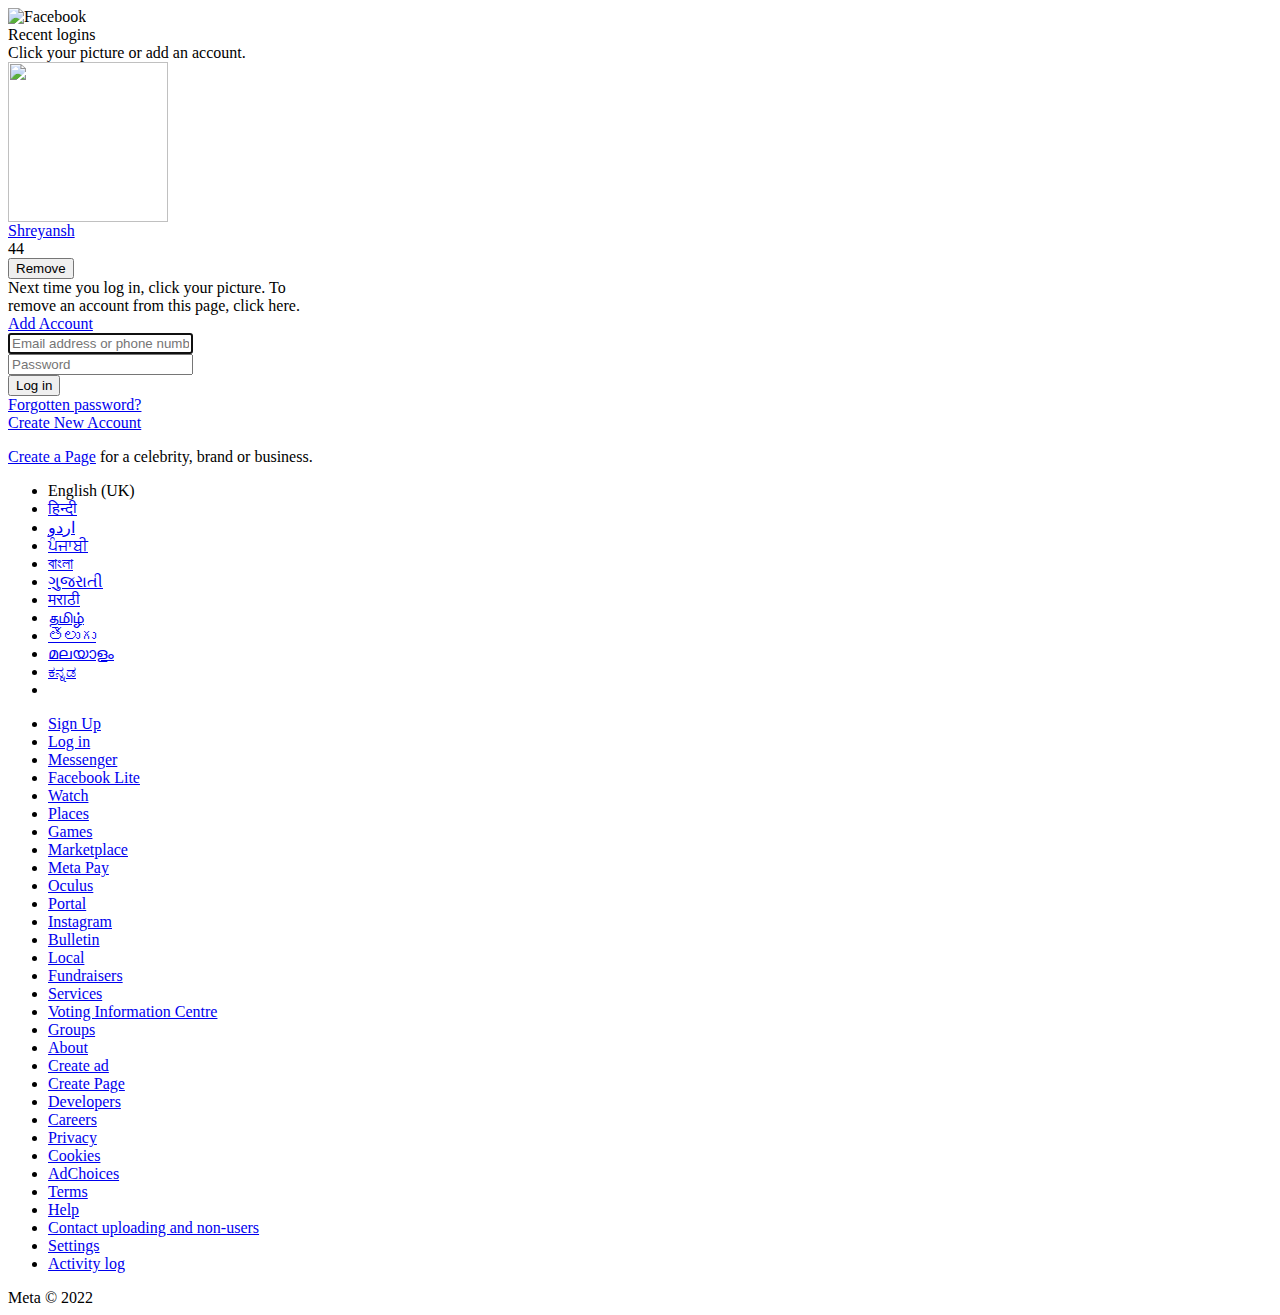
==== commit e1d7401d: "new2" ====
--- a/index.html
+++ b/index.html
@@ -1,1235 +1,170 @@
-<html lang="en-US" class=""><head><style data-merge-styles="true"></style>
-	<meta charset="UTF-8">
-		<meta name="viewport" content="width=device-width, initial-scale=1">
-	<link rel="profile" href="https://gmpg.org/xfn/11">
-	<title>Web Development – DS Techsales</title><link rel="preload" as="style" href="https://fonts.googleapis.com/css?family=Roboto%3A100%2C100italic%2C200%2C200italic%2C300%2C300italic%2C400%2C400italic%2C500%2C500italic%2C600%2C600italic%2C700%2C700italic%2C800%2C800italic%2C900%2C900italic%7CRoboto%20Slab%3A100%2C100italic%2C200%2C200italic%2C300%2C300italic%2C400%2C400italic%2C500%2C500italic%2C600%2C600italic%2C700%2C700italic%2C800%2C800italic%2C900%2C900italic%7CPoppins%3A100%2C100italic%2C200%2C200italic%2C300%2C300italic%2C400%2C400italic%2C500%2C500italic%2C600%2C600italic%2C700%2C700italic%2C800%2C800italic%2C900%2C900italic%7CNunito%3A100%2C100italic%2C200%2C200italic%2C300%2C300italic%2C400%2C400italic%2C500%2C500italic%2C600%2C600italic%2C700%2C700italic%2C800%2C800italic%2C900%2C900italic&amp;display=swap"><link rel="stylesheet" href="https://fonts.googleapis.com/css?family=Roboto%3A100%2C100italic%2C200%2C200italic%2C300%2C300italic%2C400%2C400italic%2C500%2C500italic%2C600%2C600italic%2C700%2C700italic%2C800%2C800italic%2C900%2C900italic%7CRoboto%20Slab%3A100%2C100italic%2C200%2C200italic%2C300%2C300italic%2C400%2C400italic%2C500%2C500italic%2C600%2C600italic%2C700%2C700italic%2C800%2C800italic%2C900%2C900italic%7CPoppins%3A100%2C100italic%2C200%2C200italic%2C300%2C300italic%2C400%2C400italic%2C500%2C500italic%2C600%2C600italic%2C700%2C700italic%2C800%2C800italic%2C900%2C900italic%7CNunito%3A100%2C100italic%2C200%2C200italic%2C300%2C300italic%2C400%2C400italic%2C500%2C500italic%2C600%2C600italic%2C700%2C700italic%2C800%2C800italic%2C900%2C900italic&amp;display=swap" media="all" onload="this.media='all'"><noscript><link rel="stylesheet" href="https://fonts.googleapis.com/css?family=Roboto%3A100%2C100italic%2C200%2C200italic%2C300%2C300italic%2C400%2C400italic%2C500%2C500italic%2C600%2C600italic%2C700%2C700italic%2C800%2C800italic%2C900%2C900italic%7CRoboto%20Slab%3A100%2C100italic%2C200%2C200italic%2C300%2C300italic%2C400%2C400italic%2C500%2C500italic%2C600%2C600italic%2C700%2C700italic%2C800%2C800italic%2C900%2C900italic%7CPoppins%3A100%2C100italic%2C200%2C200italic%2C300%2C300italic%2C400%2C400italic%2C500%2C500italic%2C600%2C600italic%2C700%2C700italic%2C800%2C800italic%2C900%2C900italic%7CNunito%3A100%2C100italic%2C200%2C200italic%2C300%2C300italic%2C400%2C400italic%2C500%2C500italic%2C600%2C600italic%2C700%2C700italic%2C800%2C800italic%2C900%2C900italic&#038;display=swap" /></noscript>
-<meta name="robots" content="max-image-preview:large">
-<link rel="dns-prefetch" href="//www.googletagmanager.com">
-<link href="https://fonts.gstatic.com" crossorigin="" rel="preconnect">
-<link rel="alternate" type="application/rss+xml" title="DS Techsales » Feed" href="https://www.dstechsales.com/feed/">
-<link rel="alternate" type="application/rss+xml" title="DS Techsales » Comments Feed" href="https://www.dstechsales.com/comments/feed/">
-<style>
-img.wp-smiley,
-img.emoji {
-	display: inline !important;
-	border: none !important;
-	box-shadow: none !important;
-	height: 1em !important;
-	width: 1em !important;
-	margin: 0 0.07em !important;
-	vertical-align: -0.1em !important;
-	background: none !important;
-	padding: 0 !important;
-}
-</style>
-	<link data-minify="1" rel="stylesheet" id="bdt-uikit-css" href="https://www.dstechsales.com/wp-content/cache/min/1/wp-content/plugins/bdthemes-prime-slider-lite/assets/css/bdt-uikit.css?ver=1665117057" media="all">
-<link data-minify="1" rel="stylesheet" id="prime-slider-site-css" href="https://www.dstechsales.com/wp-content/cache/min/1/wp-content/plugins/bdthemes-prime-slider-lite/assets/css/prime-slider-site.css?ver=1665117057" media="all">
-<link rel="stylesheet" id="wp-block-library-css" href="https://www.dstechsales.com/wp-includes/css/dist/block-library/style.min.css?ver=6.0.3" media="all">
-<style id="joinchat-button-style-inline-css">
-.wp-block-joinchat-button{border:none!important;text-align:center}.wp-block-joinchat-button figure{display:table;margin:0 auto;padding:0}.wp-block-joinchat-button figcaption{font:normal normal 400 .6em/2em var(--wp--preset--font-family--system-font,sans-serif);margin:0;padding:0}.wp-block-joinchat-button .joinchat-button__qr{background-color:#fff;border:6px solid #25d366;border-radius:30px;box-sizing:content-box;display:block;height:200px;margin:auto;overflow:hidden;padding:10px;width:200px}.wp-block-joinchat-button .joinchat-button__qr canvas,.wp-block-joinchat-button .joinchat-button__qr img{display:block;margin:auto}.wp-block-joinchat-button .joinchat-button__link{align-items:center;background-color:#25d366;border:6px solid #25d366;border-radius:30px;display:inline-flex;flex-flow:row nowrap;justify-content:center;line-height:1.25em;margin:0 auto;text-decoration:none}.wp-block-joinchat-button .joinchat-button__link:before{background:transparent var(--joinchat-ico) no-repeat center;background-size:100%;content:"";display:block;height:1.5em;margin:-.75em .75em -.75em 0;width:1.5em}.wp-block-joinchat-button figure+.joinchat-button__link{margin-top:10px}@media (orientation:landscape)and (min-height:481px),(orientation:portrait)and (min-width:481px){.wp-block-joinchat-button.joinchat-button--qr-only figure+.joinchat-button__link{display:none}}@media (max-width:480px),(orientation:landscape)and (max-height:480px){.wp-block-joinchat-button figure{display:none}}
-
-</style>
-<style id="global-styles-inline-css">
-body{--wp--preset--color--black: #000000;--wp--preset--color--cyan-bluish-gray: #abb8c3;--wp--preset--color--white: #ffffff;--wp--preset--color--pale-pink: #f78da7;--wp--preset--color--vivid-red: #cf2e2e;--wp--preset--color--luminous-vivid-orange: #ff6900;--wp--preset--color--luminous-vivid-amber: #fcb900;--wp--preset--color--light-green-cyan: #7bdcb5;--wp--preset--color--vivid-green-cyan: #00d084;--wp--preset--color--pale-cyan-blue: #8ed1fc;--wp--preset--color--vivid-cyan-blue: #0693e3;--wp--preset--color--vivid-purple: #9b51e0;--wp--preset--gradient--vivid-cyan-blue-to-vivid-purple: linear-gradient(135deg,rgba(6,147,227,1) 0%,rgb(155,81,224) 100%);--wp--preset--gradient--light-green-cyan-to-vivid-green-cyan: linear-gradient(135deg,rgb(122,220,180) 0%,rgb(0,208,130) 100%);--wp--preset--gradient--luminous-vivid-amber-to-luminous-vivid-orange: linear-gradient(135deg,rgba(252,185,0,1) 0%,rgba(255,105,0,1) 100%);--wp--preset--gradient--luminous-vivid-orange-to-vivid-red: linear-gradient(135deg,rgba(255,105,0,1) 0%,rgb(207,46,46) 100%);--wp--preset--gradient--very-light-gray-to-cyan-bluish-gray: linear-gradient(135deg,rgb(238,238,238) 0%,rgb(169,184,195) 100%);--wp--preset--gradient--cool-to-warm-spectrum: linear-gradient(135deg,rgb(74,234,220) 0%,rgb(151,120,209) 20%,rgb(207,42,186) 40%,rgb(238,44,130) 60%,rgb(251,105,98) 80%,rgb(254,248,76) 100%);--wp--preset--gradient--blush-light-purple: linear-gradient(135deg,rgb(255,206,236) 0%,rgb(152,150,240) 100%);--wp--preset--gradient--blush-bordeaux: linear-gradient(135deg,rgb(254,205,165) 0%,rgb(254,45,45) 50%,rgb(107,0,62) 100%);--wp--preset--gradient--luminous-dusk: linear-gradient(135deg,rgb(255,203,112) 0%,rgb(199,81,192) 50%,rgb(65,88,208) 100%);--wp--preset--gradient--pale-ocean: linear-gradient(135deg,rgb(255,245,203) 0%,rgb(182,227,212) 50%,rgb(51,167,181) 100%);--wp--preset--gradient--electric-grass: linear-gradient(135deg,rgb(202,248,128) 0%,rgb(113,206,126) 100%);--wp--preset--gradient--midnight: linear-gradient(135deg,rgb(2,3,129) 0%,rgb(40,116,252) 100%);--wp--preset--duotone--dark-grayscale: url('#wp-duotone-dark-grayscale');--wp--preset--duotone--grayscale: url('#wp-duotone-grayscale');--wp--preset--duotone--purple-yellow: url('#wp-duotone-purple-yellow');--wp--preset--duotone--blue-red: url('#wp-duotone-blue-red');--wp--preset--duotone--midnight: url('#wp-duotone-midnight');--wp--preset--duotone--magenta-yellow: url('#wp-duotone-magenta-yellow');--wp--preset--duotone--purple-green: url('#wp-duotone-purple-green');--wp--preset--duotone--blue-orange: url('#wp-duotone-blue-orange');--wp--preset--font-size--small: 13px;--wp--preset--font-size--medium: 20px;--wp--preset--font-size--large: 36px;--wp--preset--font-size--x-large: 42px;}.has-black-color{color: var(--wp--preset--color--black) !important;}.has-cyan-bluish-gray-color{color: var(--wp--preset--color--cyan-bluish-gray) !important;}.has-white-color{color: var(--wp--preset--color--white) !important;}.has-pale-pink-color{color: var(--wp--preset--color--pale-pink) !important;}.has-vivid-red-color{color: var(--wp--preset--color--vivid-red) !important;}.has-luminous-vivid-orange-color{color: var(--wp--preset--color--luminous-vivid-orange) !important;}.has-luminous-vivid-amber-color{color: var(--wp--preset--color--luminous-vivid-amber) !important;}.has-light-green-cyan-color{color: var(--wp--preset--color--light-green-cyan) !important;}.has-vivid-green-cyan-color{color: var(--wp--preset--color--vivid-green-cyan) !important;}.has-pale-cyan-blue-color{color: var(--wp--preset--color--pale-cyan-blue) !important;}.has-vivid-cyan-blue-color{color: var(--wp--preset--color--vivid-cyan-blue) !important;}.has-vivid-purple-color{color: var(--wp--preset--color--vivid-purple) !important;}.has-black-background-color{background-color: var(--wp--preset--color--black) !important;}.has-cyan-bluish-gray-background-color{background-color: var(--wp--preset--color--cyan-bluish-gray) !important;}.has-white-background-color{background-color: var(--wp--preset--color--white) !important;}.has-pale-pink-background-color{background-color: var(--wp--preset--color--pale-pink) !important;}.has-vivid-red-background-color{background-color: var(--wp--preset--color--vivid-red) !important;}.has-luminous-vivid-orange-background-color{background-color: var(--wp--preset--color--luminous-vivid-orange) !important;}.has-luminous-vivid-amber-background-color{background-color: var(--wp--preset--color--luminous-vivid-amber) !important;}.has-light-green-cyan-background-color{background-color: var(--wp--preset--color--light-green-cyan) !important;}.has-vivid-green-cyan-background-color{background-color: var(--wp--preset--color--vivid-green-cyan) !important;}.has-pale-cyan-blue-background-color{background-color: var(--wp--preset--color--pale-cyan-blue) !important;}.has-vivid-cyan-blue-background-color{background-color: var(--wp--preset--color--vivid-cyan-blue) !important;}.has-vivid-purple-background-color{background-color: var(--wp--preset--color--vivid-purple) !important;}.has-black-border-color{border-color: var(--wp--preset--color--black) !important;}.has-cyan-bluish-gray-border-color{border-color: var(--wp--preset--color--cyan-bluish-gray) !important;}.has-white-border-color{border-color: var(--wp--preset--color--white) !important;}.has-pale-pink-border-color{border-color: var(--wp--preset--color--pale-pink) !important;}.has-vivid-red-border-color{border-color: var(--wp--preset--color--vivid-red) !important;}.has-luminous-vivid-orange-border-color{border-color: var(--wp--preset--color--luminous-vivid-orange) !important;}.has-luminous-vivid-amber-border-color{border-color: var(--wp--preset--color--luminous-vivid-amber) !important;}.has-light-green-cyan-border-color{border-color: var(--wp--preset--color--light-green-cyan) !important;}.has-vivid-green-cyan-border-color{border-color: var(--wp--preset--color--vivid-green-cyan) !important;}.has-pale-cyan-blue-border-color{border-color: var(--wp--preset--color--pale-cyan-blue) !important;}.has-vivid-cyan-blue-border-color{border-color: var(--wp--preset--color--vivid-cyan-blue) !important;}.has-vivid-purple-border-color{border-color: var(--wp--preset--color--vivid-purple) !important;}.has-vivid-cyan-blue-to-vivid-purple-gradient-background{background: var(--wp--preset--gradient--vivid-cyan-blue-to-vivid-purple) !important;}.has-light-green-cyan-to-vivid-green-cyan-gradient-background{background: var(--wp--preset--gradient--light-green-cyan-to-vivid-green-cyan) !important;}.has-luminous-vivid-amber-to-luminous-vivid-orange-gradient-background{background: var(--wp--preset--gradient--luminous-vivid-amber-to-luminous-vivid-orange) !important;}.has-luminous-vivid-orange-to-vivid-red-gradient-background{background: var(--wp--preset--gradient--luminous-vivid-orange-to-vivid-red) !important;}.has-very-light-gray-to-cyan-bluish-gray-gradient-background{background: var(--wp--preset--gradient--very-light-gray-to-cyan-bluish-gray) !important;}.has-cool-to-warm-spectrum-gradient-background{background: var(--wp--preset--gradient--cool-to-warm-spectrum) !important;}.has-blush-light-purple-gradient-background{background: var(--wp--preset--gradient--blush-light-purple) !important;}.has-blush-bordeaux-gradient-background{background: var(--wp--preset--gradient--blush-bordeaux) !important;}.has-luminous-dusk-gradient-background{background: var(--wp--preset--gradient--luminous-dusk) !important;}.has-pale-ocean-gradient-background{background: var(--wp--preset--gradient--pale-ocean) !important;}.has-electric-grass-gradient-background{background: var(--wp--preset--gradient--electric-grass) !important;}.has-midnight-gradient-background{background: var(--wp--preset--gradient--midnight) !important;}.has-small-font-size{font-size: var(--wp--preset--font-size--small) !important;}.has-medium-font-size{font-size: var(--wp--preset--font-size--medium) !important;}.has-large-font-size{font-size: var(--wp--preset--font-size--large) !important;}.has-x-large-font-size{font-size: var(--wp--preset--font-size--x-large) !important;}
-</style>
-<link rel="stylesheet" id="hello-elementor-css" href="https://www.dstechsales.com/wp-content/themes/hello-elementor/style.min.css?ver=2.6.1" media="all">
-<link rel="stylesheet" id="hello-elementor-theme-style-css" href="https://www.dstechsales.com/wp-content/themes/hello-elementor/theme.min.css?ver=2.6.1" media="all">
-<link rel="stylesheet" id="elementor-frontend-css" href="https://www.dstechsales.com/wp-content/plugins/elementor/assets/css/frontend-lite.min.css?ver=3.7.8" media="all">
-<link rel="stylesheet" id="elementor-post-6-css" href="https://www.dstechsales.com/wp-content/uploads/elementor/css/post-6.css?ver=1665117054" media="all">
-<link data-minify="1" rel="stylesheet" id="elementor-icons-css" href="https://www.dstechsales.com/wp-content/cache/min/1/wp-content/plugins/elementor/assets/lib/eicons/css/elementor-icons.min.css?ver=1665117058" media="all">
-<link rel="stylesheet" id="elementor-pro-css" href="https://www.dstechsales.com/wp-content/plugins/elementor-pro/assets/css/frontend-lite.min.css?ver=3.7.3" media="all">
-<link data-minify="1" rel="stylesheet" id="font-awesome-5-all-css" href="https://www.dstechsales.com/wp-content/cache/min/1/wp-content/plugins/elementor/assets/lib/font-awesome/css/all.min.css?ver=1665117058" media="all">
-<link rel="stylesheet" id="font-awesome-4-shim-css" href="https://www.dstechsales.com/wp-content/plugins/elementor/assets/lib/font-awesome/css/v4-shims.min.css?ver=3.7.8" media="all">
-<link rel="stylesheet" id="elementor-global-css" href="https://www.dstechsales.com/wp-content/uploads/elementor/css/global.css?ver=1665117056" media="all">
-<link rel="stylesheet" id="elementor-post-1464-css" href="https://www.dstechsales.com/wp-content/uploads/elementor/css/post-1464.css?ver=1665117759" media="all">
-<link rel="stylesheet" id="elementor-post-9-css" href="https://www.dstechsales.com/wp-content/uploads/elementor/css/post-9.css?ver=1665117541" media="all">
-<link rel="stylesheet" id="elementor-post-42-css" href="https://www.dstechsales.com/wp-content/uploads/elementor/css/post-42.css?ver=1665117541" media="all">
-<link data-minify="1" rel="stylesheet" id="elementor-icons-ekiticons-css" href="https://www.dstechsales.com/wp-content/cache/min/1/wp-content/plugins/elementskit-lite/modules/elementskit-icon-pack/assets/css/ekiticons.css?ver=1665117058" media="all">
-<link rel="stylesheet" id="joinchat-css" href="https://www.dstechsales.com/wp-content/plugins/creame-whatsapp-me/public/css/joinchat.min.css?ver=4.5.11" media="all">
-<style id="joinchat-inline-css">
-.joinchat{ --red:37; --green:211; --blue:102; }
-</style>
-<link data-minify="1" rel="stylesheet" id="ekit-widget-styles-css" href="https://www.dstechsales.com/wp-content/cache/min/1/wp-content/plugins/elementskit-lite/widgets/init/assets/css/widget-styles.css?ver=1665117058" media="all">
-<link data-minify="1" rel="stylesheet" id="ekit-responsive-css" href="https://www.dstechsales.com/wp-content/cache/min/1/wp-content/plugins/elementskit-lite/widgets/init/assets/css/responsive.css?ver=1665117058" media="all">
-<link rel="stylesheet" id="eael-general-css" href="https://www.dstechsales.com/wp-content/plugins/essential-addons-for-elementor-lite/assets/front-end/css/view/general.min.css?ver=5.3.2" media="all">
-
-<link rel="stylesheet" id="elementor-icons-shared-0-css" href="https://www.dstechsales.com/wp-content/plugins/elementor/assets/lib/font-awesome/css/fontawesome.min.css?ver=5.15.3" media="all">
-<link data-minify="1" rel="stylesheet" id="elementor-icons-fa-brands-css" href="https://www.dstechsales.com/wp-content/cache/min/1/wp-content/plugins/elementor/assets/lib/font-awesome/css/brands.min.css?ver=1665117058" media="all">
-<link data-minify="1" rel="stylesheet" id="elementor-icons-fa-regular-css" href="https://www.dstechsales.com/wp-content/cache/min/1/wp-content/plugins/elementor/assets/lib/font-awesome/css/regular.min.css?ver=1665117058" media="all">
-<link data-minify="1" rel="stylesheet" id="elementor-icons-fa-solid-css" href="https://www.dstechsales.com/wp-content/cache/min/1/wp-content/plugins/elementor/assets/lib/font-awesome/css/solid.min.css?ver=1665117058" media="all">
-
-
-
-
-<!-- Google Analytics snippet added by Site Kit -->
-<script type="text/javascript" async="" src="https://www.googletagmanager.com/gtag/js?id=G-QEK7LMNSBS&amp;l=dataLayer&amp;cx=c"></script><script type="text/javascript" async="" src="https://www.google-analytics.com/analytics.js"></script><script async="" src="https://mc.yandex.ru/metrika/tag.js"></script><script type="text/javascript" async="" src="https://www.gstatic.com/recaptcha/releases/NJPGLzpIZgjszqyOymHUP0XR/recaptcha__en.js" crossorigin="anonymous" integrity="sha384-ALtiHf0DOZRoBKnCKTk/SlH3koiTb5V8tXxijiVbKfgMusXfsD91H2zPixteloxy"></script><script src="https://www.googletagmanager.com/gtag/js?id=UA-177328207-1" id="google_gtagjs-js" async=""></script>
-<script id="google_gtagjs-js-after">
-window.dataLayer = window.dataLayer || [];function gtag(){dataLayer.push(arguments);}
-gtag('set', 'linker', {"domains":["www.dstechsales.com"]} );
-gtag("js", new Date());
-gtag("set", "developer_id.dZTNiMT", true);
-gtag("config", "UA-177328207-1", {"anonymize_ip":true});
-gtag("config", "G-QEK7LMNSBS");
-</script>
-
-<!-- End Google Analytics snippet added by Site Kit -->
-<link rel="https://api.w.org/" href="https://www.dstechsales.com/wp-json/"><link rel="alternate" type="application/json" href="https://www.dstechsales.com/wp-json/wp/v2/pages/1464"><link rel="EditURI" type="application/rsd+xml" title="RSD" href="https://www.dstechsales.com/xmlrpc.php?rsd">
-<link rel="wlwmanifest" type="application/wlwmanifest+xml" href="https://www.dstechsales.com/wp-includes/wlwmanifest.xml"> 
-<meta name="generator" content="WordPress 6.0.3">
-<link rel="canonical" href="https://www.dstechsales.com/web-development/">
-<link rel="shortlink" href="https://www.dstechsales.com/?p=1464">
-<link rel="alternate" type="application/json+oembed" href="https://www.dstechsales.com/wp-json/oembed/1.0/embed?url=https%3A%2F%2Fwww.dstechsales.com%2Fweb-development%2F">
-<link rel="alternate" type="text/xml+oembed" href="https://www.dstechsales.com/wp-json/oembed/1.0/embed?url=https%3A%2F%2Fwww.dstechsales.com%2Fweb-development%2F&amp;format=xml">
-<meta name="generator" content="Site Kit by Google 1.86.0">		
-				<style>
-			.no-js img.lazyload { display: none; }
-			figure.wp-block-image img.lazyloading { min-width: 150px; }
-							.lazyload, .lazyloading { opacity: 0; }
-				.lazyloaded {
-					opacity: 1;
-					transition: opacity 400ms;
-					transition-delay: 0ms;
-				}
-					</style>
-		<link rel="icon" href="https://www.dstechsales.com/wp-content/uploads/2021/09/DS-png-black-150x150.png" sizes="32x32">
-<link rel="icon" href="https://www.dstechsales.com/wp-content/uploads/2021/09/DS-png-black-300x300.png" sizes="192x192">
-<link rel="apple-touch-icon" href="https://www.dstechsales.com/wp-content/uploads/2021/09/DS-png-black-300x300.png">
-<meta name="msapplication-TileImage" content="https://www.dstechsales.com/wp-content/uploads/2021/09/DS-png-black-300x300.png">
-	<!-- Yandex.Metrika counter -->
-
-<noscript><div><img src="https://mc.yandex.ru/watch/89986766" style="position:absolute; left:-9999px;" alt="" /></div></noscript>
-<!-- /Yandex.Metrika counter -->
-<style data-jss="" data-meta="MuiDialog">
-@media print {
-  .MuiDialog-root {
-    position: absolute !important;
+<html lang="en" id="facebook" class=""><head><style data-merge-styles="true"></style><meta charset="utf-8"><meta name="referrer" content="origin-when-crossorigin" id="meta_referrer"><script nonce="">function envFlush(a){function b(b){for(var c in a)b[c]=a[c]}window.requireLazy?window.requireLazy(["Env"],b):(window.Env=window.Env||{},b(window.Env))}envFlush({"ajaxpipe_token":"AXj0rs6D1MvjuGPFB2E","gk_instrument_object_url":true,"stack_trace_limit":30,"timesliceBufferSize":5000,"show_invariant_decoder":false,"compat_iframe_token":"AQ7O122pnU_dC_5xoX8","isCQuick":false});</script><script nonce="">(function(a){function b(b){if(!window.openDatabase)return;b.I_AM_INCOGNITO_AND_I_REALLY_NEED_WEBSQL=function(a,b,c,d){return window.openDatabase(a,b,c,d)};window.openDatabase=function(){throw new Error()}}b(a)})(this);</script><style nonce=""></style><script nonce="">__DEV__=0;CavalryLogger=false;</script><noscript><meta http-equiv="refresh" content="0; URL=/?stype=lo&amp;jlou=AfetSvltcOjD39x3r4BPh4JSpmwc6NRM_-rOZUx93UDpWgStPCtjQl_Sn36wHOjKHBH9DagOehfaTzRSxTe5d0Y1MgCZlWAd_-qCtkRvE3tn-w&amp;smuh=23169&amp;lh=Ac9lkfLOOXFIRUmSvM0&amp;_fb_noscript=1" /></noscript><link rel="manifest" id="MANIFEST_LINK" href="/data/manifest/" crossorigin="use-credentials"><title id="pageTitle">Facebook – log in or sign up</title><meta property="og:site_name" content="Facebook"><meta property="og:url" content="https://www.facebook.com/?stype=lo&amp;jlou=AfetSvltcOjD39x3r4BPh4JSpmwc6NRM_-rOZUx93UDpWgStPCtjQl_Sn36wHOjKHBH9DagOehfaTzRSxTe5d0Y1MgCZlWAd_-qCtkRvE3tn-w&amp;smuh=23169&amp;lh=Ac9lkfLOOXFIRUmSvM0"><meta property="og:image" content="https://www.facebook.com/images/fb_icon_325x325.png"><meta property="og:locale" content="en_GB"><link rel="alternate" media="only screen and (max-width: 640px)" href="https://m.facebook.com/"><link rel="alternate" media="handheld" href="https://m.facebook.com/"><meta name="description" content="Log in to Facebook to start sharing and connecting with your friends, family and people you know."><script type="application/ld+json" nonce="">{"\u0040context":"http:\/\/schema.org","\u0040type":"WebSite","name":"Facebook","url":"https:\/\/en-gb.facebook.com\/"}</script><link rel="canonical" href="https://www.facebook.com/"><link rel="shortcut icon" href="https://static.xx.fbcdn.net/rsrc.php/yb/r/hLRJ1GG_y0J.ico"><link type="text/css" rel="stylesheet" href="https://static.xx.fbcdn.net/rsrc.php/v3/y_/l/0,cross/2VrMsj80116.css?_nc_x=Ij3Wp8lg5Kz" data-bootloader-hash="7LXrCt0" crossorigin="anonymous">
+  <link type="text/css" rel="stylesheet" href="https://static.xx.fbcdn.net/rsrc.php/v3/yU/l/0,cross/bE6eL8wGEel.css?_nc_x=Ij3Wp8lg5Kz" data-bootloader-hash="13Ewqji" crossorigin="anonymous">
+  <link type="text/css" rel="stylesheet" href="https://static.xx.fbcdn.net/rsrc.php/v3/y8/l/0,cross/YkNMzpd5dA-.css?_nc_x=Ij3Wp8lg5Kz" data-bootloader-hash="DX2FdIh" crossorigin="anonymous">
+  <link type="text/css" rel="stylesheet" href="https://static.xx.fbcdn.net/rsrc.php/v3/yS/l/0,cross/2vQr9XaGVSF.css?_nc_x=Ij3Wp8lg5Kz" data-bootloader-hash="xNUAOrF" crossorigin="anonymous">
+  <link type="text/css" rel="stylesheet" href="https://static.xx.fbcdn.net/rsrc.php/v3/yP/l/0,cross/9G0QiMzsgcI.css?_nc_x=Ij3Wp8lg5Kz" data-bootloader-hash="782zFgM" crossorigin="anonymous">
+  <link type="text/css" rel="stylesheet" href="https://static.xx.fbcdn.net/rsrc.php/v3/yY/l/0,cross/nxvWNvkbWd3.css?_nc_x=Ij3Wp8lg5Kz" data-bootloader-hash="nsvZMRI" crossorigin="anonymous">
+  <link type="text/css" rel="stylesheet" href="https://static.xx.fbcdn.net/rsrc.php/v3/y6/l/0,cross/W6qzFvzfRjr.css?_nc_x=Ij3Wp8lg5Kz" data-bootloader-hash="qwLgRuS" crossorigin="anonymous">
+  <link type="text/css" rel="stylesheet" href="https://static.xx.fbcdn.net/rsrc.php/v3/y5/l/0,cross/GI_EnPMB4l1.css?_nc_x=Ij3Wp8lg5Kz" data-bootloader-hash="G7IO46j" crossorigin="anonymous">
+  <link type="text/css" rel="stylesheet" href="https://static.xx.fbcdn.net/rsrc.php/v3/yg/l/0,cross/dXxCfWsLdRu.css?_nc_x=Ij3Wp8lg5Kz" data-bootloader-hash="6qbw3PQ" crossorigin="anonymous">
+  <link type="text/css" rel="stylesheet" href="https://static.xx.fbcdn.net/rsrc.php/v3/yj/l/0,cross/ngQqWueV191.css?_nc_x=Ij3Wp8lg5Kz" data-bootloader-hash="DUNINsh" crossorigin="anonymous">
+  <link type="text/css" rel="stylesheet" href="https://static.xx.fbcdn.net/rsrc.php/v3/yi/l/0,cross/uaRUZk18yNI.css?_nc_x=Ij3Wp8lg5Kz" data-bootloader-hash="Yo2UzOh" crossorigin="anonymous">
+  <link type="text/css" rel="stylesheet" href="https://static.xx.fbcdn.net/rsrc.php/v3/yq/l/0,cross/wnngIPUf36q.css?_nc_x=Ij3Wp8lg5Kz" data-bootloader-hash="ytafZav" crossorigin="anonymous">
+  <link type="text/css" rel="stylesheet" href="https://static.xx.fbcdn.net/rsrc.php/v3/yu/l/0,cross/FH6yWq0YCep.css?_nc_x=Ij3Wp8lg5Kz" data-bootloader-hash="MpbOQAC" crossorigin="anonymous">
+  <script src="https://static.xx.fbcdn.net/rsrc.php/v3/yn/r/_DDxAn3nmvH.js?_nc_x=Ij3Wp8lg5Kz" data-bootloader-hash="5PSPvQU" crossorigin="anonymous" nonce=""></script>
+  <script nonce="">requireLazy(["HasteSupportData"],function(m){m.handle({"clpData":{"1814852":{"r":1},"1838142":{"r":1,"s":1},"1949898":{"r":1},"1848815":{"r":10000,"s":1},"1744178":{"r":1,"s":1}},"gkxData":{"676837":{"result":false,"hash":"AT4N8wBZA8ctCdHwr8Y"},"708253":{"result":false,"hash":"AT5n4hBL3YTMnQWt7Pk"},"996940":{"result":false,"hash":"AT7opYuEGy3sjG1aRQ0"},"1224637":{"result":false,"hash":"AT7JRluWxuwDm3XzwUQ"},"1263340":{"result":false,"hash":"AT5bwizWgDaFQudmLc4"},"676920":{"result":true,"hash":"AT497IX4gOFG8gZer20"},"1073500":{"result":false,"hash":"AT7aJmfnqWyioxOOvt8"},"1167394":{"result":false,"hash":"AT7BpN-tlUPwbIIFWGQ"},"1857581":{"result":false,"hash":"AT5yTxGMp6le0PAtRic"},"2772":{"result":false,"hash":"AT5Eu244WIce7iwq9BE"},"3752":{"result":false,"hash":"AT6eS5UTkkMp_xbPn-c"},"3831":{"result":false,"hash":"AT4W23lQ0XxAZniMEB0"},"4075":{"result":false,"hash":"AT4_ZQi0sTjSt-RxOKY"},"8126":{"result":false,"hash":"AT4U7qG06p9sF6u8uuo"},"676838":{"result":false,"hash":"AT6nN1ehT9yq-2q6z6I"},"1217157":{"result":false,"hash":"AT6B7YmllOsArnK6rjI"},"1554827":{"result":false,"hash":"AT7zueGLhGo0cT5xsDM"},"1738486":{"result":false,"hash":"AT4cX37oQco6DwhUYW0"}},"qplData":{"7758":{"r":1}}})});requireLazy(["TimeSliceImpl","ServerJS"],function(TimeSlice,ServerJS){(new ServerJS()).handle({"define":[["URLFragmentPreludeConfig",[],{"hashtagRedirect":true,"fragBlacklist":["nonce","access_token","oauth_token","xs","checkpoint_data","code"]},137],["CometPersistQueryParams",[],{"relative":{},"domain":{}},6231],["CookieDomain",[],{"domain":"facebook.com"},6421],["CurrentAdAccountInitialData",[],{"AD_ACCOUNT_ID":null},6828],["BootloaderConfig",[],{"deferBootloads":false,"jsRetries":[200,500],"jsRetryAbortNum":2,"jsRetryAbortTime":5,"silentDups":false,"hypStep4":false,"phdOn":false,"btCutoffIndex":2522,"translationRetries":[200,500],"translationRetryAbortNum":3,"translationRetryAbortTime":50},329],["CSSLoaderConfig",[],{"timeout":5000,"modulePrefix":"BLCSS:","loadEventSupported":true},619],["CookieCoreConfig",[],{"c_user":{"s":"None"},"cppo":{"t":86400,"s":"None"},"dpr":{"t":604800,"s":"None"},"fbl_ci":{"t":31536000,"s":"None"},"fbl_cs":{"t":31536000,"s":"None"},"fbl_st":{"t":31536000,"s":"Strict"},"i_user":{"s":"None"},"locale":{"t":604800,"s":"None"},"m_ls":{"t":158284800,"s":"None"},"m_pixel_ratio":{"t":604800,"s":"None"},"noscript":{"s":"None"},"presence":{"t":2592000,"s":"None"},"sfau":{"s":"None"},"usida":{"s":"None"},"vpd":{"t":5184000,"s":"Lax"},"wd":{"t":604800,"s":"Lax"},"x-referer":{"s":"None"},"x-src":{"t":1,"s":"None"}},2104],["CurrentCommunityInitialData",[],{},490],["CurrentEnvironment",[],{"facebookdotcom":true,"messengerdotcom":false,"workplacedotcom":false,"instagramdotcom":false},827],["CurrentUserInitialData",[],{"ACCOUNT_ID":"0","USER_ID":"0","NAME":"","SHORT_NAME":null,"IS_BUSINESS_PERSON_ACCOUNT":false,"HAS_SECONDARY_BUSINESS_PERSON":false,"IS_FACEBOOK_WORK_ACCOUNT":false,"IS_MESSENGER_ONLY_USER":false,"IS_DEACTIVATED_ALLOWED_ON_MESSENGER":false,"IS_MESSENGER_CALL_GUEST_USER":false,"IS_WORK_MESSENGER_CALL_GUEST_USER":false,"IS_WORKROOMS_USER":false,"APP_ID":"256281040558","IS_BUSINESS_DOMAIN":false},270],["DTSGInitialData",[],{},258],["ISB",[],{},330],["LSD",[],{"token":"AVp4fiMfg5A"},323],["ServerNonce",[],{"ServerNonce":"mITHvhQ56lY8-y4_gULjC2"},141],["SiteData",[],{"server_revision":1006477986,"client_revision":1006477986,"tier":"","push_phase":"C3","pkg_cohort":"BP:DEFAULT","haste_session":"19292.BP:DEFAULT.2.0.0.0.0","pr":1.5,"haste_site":"www","manifest_base_uri":"https:\/\/static.xx.fbcdn.net","manifest_origin":null,"be_one_ahead":false,"is_rtl":false,"is_comet":false,"is_experimental_tier":false,"is_jit_warmed_up":true,"hsi":"7159262702041744036","semr_host_bucket":"5","bl_hash_version":2,"skip_rd_bl":true,"comet_env":0,"wbloks_env":false,"spin":4,"__spin_r":1006477986,"__spin_b":"trunk","__spin_t":1666895743,"vip":"2a03:2880:f137:83:face:b00c:0:25de"},317],["SprinkleConfig",[],{"param_name":"jazoest","version":2,"should_randomize":false},2111],["UserAgentData",[],{"browserArchitecture":"64","browserFullVersion":"106.0.0.0","browserMinorVersion":0,"browserName":"Chrome","browserVersion":106,"deviceName":"Unknown","engineName":"WebKit","engineVersion":"537.36","platformArchitecture":"64","platformName":"Windows","platformVersion":"10","platformFullVersion":"10"},527],["PromiseUsePolyfillSetImmediateGK",[],{"www_always_use_polyfill_setimmediate":false},2190],["KSConfig",[],{"killed":{"__set":["MLHUB_FLOW_AUTOREFRESH_SEARCH","NEKO_DISABLE_CREATE_FOR_SAP","EO_DISABLE_SYSTEM_SERIAL_NUMBER_FREE_TYPING_IN_CPE_NON_CLIENT","MOBILITY_KILL_OLD_VISIBILITY_POSITION_SETTING","WORKPLACE_DISPLAY_TEXT_EVIDENCE_REPORTING","BUSINESS_INVITE_FLOW_WITH_SELLER_PROFILE","BUY_AT_UI_LINE_DELETE","BUSINESS_GRAPH_SETTING_APP_ASSIGNED_USERS_NEW_API","BUSINESS_GRAPH_SETTING_BU_ASSIGNED_USERS_NEW_API","BUSINESS_GRAPH_SETTING_ESG_ASSIGNED_USERS_NEW_API","BUSINESS_GRAPH_SETTING_PRODUCT_CATALOG_ASSIGNED_USERS_NEW_API","BUSINESS_GRAPH_SETTING_SESG_ASSIGNED_USERS_NEW_API","BUSINESS_GRAPH_SETTING_WABA_ASSIGNED_USERS_NEW_API","ADS_PLACEMENT_FIX_PUBLISHER_PLATFORMS_MUTATION","FORCE_FETCH_BOOSTED_COMPONENT_AFTER_ADS_CREATION","VIDEO_DIMENSIONS_FROM_PLAYER_IN_UPLOAD_DIALOG","SNIVY_GROUP_BY_EVENT_TRACE_ID_AND_NAME","ADS_STORE_VISITS_METRICS_DEPRECATION","AD_DRAFT_ENABLE_SYNCRHONOUS_FRAGMENT_VALIDATION","SEPARATE_MESSAGING_COMACTIVITY_PAGE_PERMS","LAB_NET_NEW_UI_RELEASE","POCKET_MONSTERS_CREATE","POCKET_MONSTERS_DELETE","SRT_BANZAI_SRT_CORE_LOGGER","SRT_BANZAI_SRT_MAIN_LOGGER","WORKPLACE_PLATFORM_SECURE_APPS_MAILBOXES","POCKET_MONSTERS_UPDATE_NAME","IC_DISABLE_MERGE_TOOL_FEED_CHECK_FOR_REPLACE_SCHEDULE","ADS_EPD_IMPACTED_ADVERTISER_MIGRATE_XCONTROLLER","RECRUITING_CANDIDATE_PORTAL_ACCOUNT_DELETION_CARD","BIZ_INBOX_POP_UP_TIP_NAVIGATION_BUG_FIX","SRT_REVIEW_DISABLE_FELLOWSHIP_REVIEW","EO_STORE_HOME_PAGE_COVID19_BANNER"]},"ko":{"__set":["3OsLvnSHNTt","1G7wJ6bJt9K","9NpkGYwzrPG","3oh5Mw86USj","8NAceEy9JZo","7FOIzos6XJX","rf8JEPGgOi","4j36SVzvP3w","4NSq3ZC4ScE","53gCxKq281G","3yzzwBY7Npj","1onzIv0jH6H","8PlKuowafe8","1ntjZ2zgf03","4SIH2GRVX5W","2dhqRnqXGLQ","2WgiNOrHVuC","amKHb4Cw4WI","8rDvN9vWdAK","5BdzWGmfvrA","DDZhogI19W","acrJTh9WGdp","1oOE64fL4wO","9Gd8qgRxn8z","MPMaqnqZ9c","5XCz1h9Iaw3","7r6mSP7ofr2","6DGPLrRdyts","aWxCyi1sEC7","9kCSDzzr8fu","awYA7fn2Bse","aBMlJ8QRPWE","Fl3bH3ozLe"]}},2580],["JSErrorLoggingConfig",[],{"appId":256281040558,"extra":[],"reportInterval":50,"sampleWeight":null,"sampleWeightKey":"__jssesw","projectBlocklist":[]},2776],["DataStoreConfig",[],{"expandoKey":"__FB_STORE","useExpando":true},2915],["CookieCoreLoggingConfig",[],{"maximumIgnorableStallMs":16.67,"sampleRate":9.7e-5,"sampleRateClassic":1.0e-10,"sampleRateFastStale":1.0e-8},3401],["ImmediateImplementationExperiments",[],{"prefer_message_channel":true},3419],["DTSGInitData",[],{"token":"","async_get_token":""},3515],["UriNeedRawQuerySVConfig",[],{"uris":["dms.netmng.com","doubleclick.net","r.msn.com","watchit.sky.com","graphite.instagram.com","www.kfc.co.th","learn.pantheon.io","www.landmarkshops.in","www.ncl.com","s0.wp.com","www.tatacliq.com","bs.serving-sys.com","kohls.com","lazada.co.th","xg4ken.com","technopark.ru","officedepot.com.mx","bestbuy.com.mx","booking.com","nibio.no"]},3871],["InitialCookieConsent",[],{"deferCookies":false,"initialConsent":{"__set":[1,2]},"noCookies":false,"shouldShowCookieBanner":false},4328],["TrustedTypesConfig",[],{"useTrustedTypes":false,"reportOnly":false},4548],["WebConnectionClassServerGuess",[],{"connectionClass":"GOOD"},4705],["CometAltpayJsSdkIframeAllowedDomains",[],{"allowed_domains":["https:\/\/live.adyen.com","https:\/\/integration-facebook.payu.in","https:\/\/facebook.payulatam.com","https:\/\/secure.payu.com","https:\/\/facebook.dlocal.com","https:\/\/buy2.boku.com"]},4920],["BootloaderEndpointConfig",[],{"debugNoBatching":false,"endpointURI":"https:\/\/www.facebook.com\/ajax\/bootloader-endpoint\/"},5094],["CookieConsentIFrameConfig",[],{"consent_param":"FQAREhIA.ARZTLabnFATRh4WJgA0ntCN7H3ifupRG2sEeafVRlWxML6F8","allowlisted_iframes":[]},5540],["BigPipeExperiments",[],{"link_images_to_pagelets":false,"enable_bigpipe_plugins":false},907],["IntlVariationHoldout",[],{"disable_variation":false},6533],["AsyncRequestConfig",[],{"retryOnNetworkError":"1","useFetchStreamAjaxPipeTransport":false},328],["FbtQTOverrides",[],{"overrides":{}},551],["FbtResultGK",[],{"shouldReturnFbtResult":true,"inlineMode":"NO_INLINE"},876],["IntlPhonologicalRules",[],{"meta":{"\/_B\/":"([.,!?\\s]|^)","\/_E\/":"([.,!?\\s]|$)"},"patterns":{"\/\u0001(.*)('|&#039;)s\u0001(?:'|&#039;)s(.*)\/":"\u0001$1$2s\u0001$3","\/_\u0001([^\u0001]*)\u0001\/":"javascript"}},1496],["IntlViewerContext",[],{"GENDER":3,"regionalLocale":null},772],["NumberFormatConfig",[],{"decimalSeparator":".","numberDelimiter":",","minDigitsForThousandsSeparator":4,"standardDecimalPatternInfo":{"primaryGroupSize":3,"secondaryGroupSize":3},"numberingSystemData":null},54],["SessionNameConfig",[],{"seed":"1u8e"},757],["ZeroCategoryHeader",[],{},1127],["ZeroRewriteRules",[],{"rewrite_rules":{},"whitelist":{"\/hr\/r":1,"\/hr\/p":1,"\/zero\/unsupported_browser\/":1,"\/zero\/policy\/optin":1,"\/zero\/optin\/write\/":1,"\/zero\/optin\/legal\/":1,"\/zero\/optin\/free\/":1,"\/about\/privacy\/":1,"\/about\/privacy\/update\/":1,"\/privacy\/explanation\/":1,"\/zero\/toggle\/welcome\/":1,"\/zero\/toggle\/nux\/":1,"\/zero\/toggle\/settings\/":1,"\/fup\/interstitial\/":1,"\/work\/landing":1,"\/work\/login\/":1,"\/work\/email\/":1,"\/ai.php":1,"\/js_dialog_resources\/dialog_descriptions_android.json":0,"\/connect\/jsdialog\/MPlatformAppInvitesJSDialog\/":0,"\/connect\/jsdialog\/MPlatformOAuthShimJSDialog\/":0,"\/connect\/jsdialog\/MPlatformLikeJSDialog\/":0,"\/qp\/interstitial\/":1,"\/qp\/action\/redirect\/":1,"\/qp\/action\/close\/":1,"\/zero\/support\/ineligible\/":1,"\/zero_balance_redirect\/":1,"\/zero_balance_redirect":1,"\/zero_balance_redirect\/l\/":1,"\/l.php":1,"\/lsr.php":1,"\/ajax\/dtsg\/":1,"\/checkpoint\/block\/":1,"\/exitdsite":1,"\/zero\/balance\/pixel\/":1,"\/zero\/balance\/":1,"\/zero\/balance\/carrier_landing\/":1,"\/zero\/flex\/logging\/":1,"\/tr":1,"\/tr\/":1,"\/sem_campaigns\/sem_pixel_test\/":1,"\/bookmarks\/flyout\/body\/":1,"\/zero\/subno\/":1,"\/confirmemail.php":1,"\/policies\/":1,"\/mobile\/internetdotorg\/classifier\/":1,"\/zero\/dogfooding":1,"\/xti.php":1,"\/zero\/fblite\/config\/":1,"\/hr\/zsh\/wc\/":1,"\/ajax\/bootloader-endpoint\/":1,"\/mobile\/zero\/carrier_page\/":1,"\/mobile\/zero\/carrier_page\/education_page\/":1,"\/mobile\/zero\/carrier_page\/feature_switch\/":1,"\/mobile\/zero\/carrier_page\/settings_page\/":1,"\/aloha_check_build":1,"\/upsell\/zbd\/softnudge\/":1,"\/mobile\/zero\/af_transition\/":1,"\/mobile\/zero\/af_transition\/action\/":1,"\/mobile\/zero\/freemium\/":1,"\/mobile\/zero\/freemium\/redirect\/":1,"\/mobile\/zero\/freemium\/zero_fup\/":1,"\/privacy\/policy\/":1,"\/privacy\/center\/":1,"\/data\/manifest\/":1,"\/4oh4.php":1,"\/autologin.php":1,"\/birthday_help.php":1,"\/checkpoint\/":1,"\/contact-importer\/":1,"\/cr.php":1,"\/legal\/terms\/":1,"\/login.php":1,"\/login\/":1,"\/mobile\/account\/":1,"\/n\/":1,"\/remote_test_device\/":1,"\/upsell\/buy\/":1,"\/upsell\/buyconfirm\/":1,"\/upsell\/buyresult\/":1,"\/upsell\/promos\/":1,"\/upsell\/continue\/":1,"\/upsell\/h\/promos\/":1,"\/upsell\/loan\/learnmore\/":1,"\/upsell\/purchase\/":1,"\/upsell\/promos\/upgrade\/":1,"\/upsell\/buy_redirect\/":1,"\/upsell\/loan\/buyconfirm\/":1,"\/upsell\/loan\/buy\/":1,"\/upsell\/sms\/":1,"\/wap\/a\/channel\/reconnect.php":1,"\/wap\/a\/nux\/wizard\/nav.php":1,"\/wap\/appreg.php":1,"\/wap\/birthday_help.php":1,"\/wap\/c.php":1,"\/wap\/confirmemail.php":1,"\/wap\/cr.php":1,"\/wap\/login.php":1,"\/wap\/r.php":1,"\/zero\/datapolicy":1,"\/a\/timezone.php":1,"\/a\/bz":1,"\/bz\/reliability":1,"\/r.php":1,"\/mr\/":1,"\/reg\/":1,"\/registration\/log\/":1,"\/terms\/":1,"\/f123\/":1,"\/expert\/":1,"\/experts\/":1,"\/terms\/index.php":1,"\/terms.php":1,"\/srr\/":1,"\/msite\/redirect\/":1,"\/fbs\/pixel\/":1,"\/contactpoint\/preconfirmation\/":1,"\/contactpoint\/cliff\/":1,"\/contactpoint\/confirm\/submit\/":1,"\/contactpoint\/confirmed\/":1,"\/contactpoint\/login\/":1,"\/preconfirmation\/contactpoint_change\/":1,"\/help\/contact\/":1,"\/survey\/":1,"\/upsell\/loyaltytopup\/accept\/":1,"\/settings\/":1,"\/lite\/":1,"\/zero_status_update\/":1,"\/operator_store\/":1,"\/upsell\/":1,"\/wifiauth\/login\/":1}},1478],["IntlNumberTypeConfig",[],{"impl":"if (n === 1) { return IntlVariations.NUMBER_ONE; } else { return IntlVariations.NUMBER_OTHER; }"},3405],["ServerTimeData",[],{"serverTime":1666895743241,"timeOfRequestStart":1666895743194.8,"timeOfResponseStart":1666895743194.8},5943],["AnalyticsCoreData",[],{"device_id":"$^|AcbZTDM5DzqrO7TEzJ-dK0JePnxOoeQk25eTWHDvOd9A4e2E6XXSG0uIl_cqTXfWrw8sexk1A-EGRNhONIre0GirasMbmpErGS2MQI-dPo6pqp8HVfQ0XHzytJIg54Pj92P8FwGru62S9u2_v1zqH1850iWZJLZ7_Q|fd.AcZZKo01I-JdUVQ97lbW0Zer1PKGLb1ieRbbrwpFnOgeThfsCXOUHkLgKcgGutfy4JQBNLbqDgh2KteEl5wCVv7t","app_id":"256281040558","enable_bladerunner":false,"enable_ack":true,"push_phase":"C3","enable_observer":false,"enable_dataloss_timer":false,"enable_fallback_for_br":true,"fix_br_init_rc":false,"queue_activation_experiment":true,"max_delay_br_queue":60000,"max_delay_br_queue_immediate":3},5237],["cr:696703",[],{"__rc":[null,"Aa3AWBRSBc0Afa4tV_dK9OsSEKQTMS_9IZpzXM9rWU4Q24YMbFwwLxh81bhUyYB_l811e4rGdqDHMv6FUrpbN_AXuvI"]},-1],["cr:708886",["EventProfilerImpl"],{"__rc":["EventProfilerImpl","Aa3AWBRSBc0Afa4tV_dK9OsSEKQTMS_9IZpzXM9rWU4Q24YMbFwwLxh81bhUyYB_l811e4rGdqDHMv6FUrpbN_AXuvI"]},-1],["cr:717822",["TimeSliceImpl"],{"__rc":["TimeSliceImpl","Aa3AWBRSBc0Afa4tV_dK9OsSEKQTMS_9IZpzXM9rWU4Q24YMbFwwLxh81bhUyYB_l811e4rGdqDHMv6FUrpbN_AXuvI"]},-1],["cr:806696",["clearTimeoutBlue"],{"__rc":["clearTimeoutBlue","Aa3AWBRSBc0Afa4tV_dK9OsSEKQTMS_9IZpzXM9rWU4Q24YMbFwwLxh81bhUyYB_l811e4rGdqDHMv6FUrpbN_AXuvI"]},-1],["cr:807042",["setTimeoutBlue"],{"__rc":["setTimeoutBlue","Aa3AWBRSBc0Afa4tV_dK9OsSEKQTMS_9IZpzXM9rWU4Q24YMbFwwLxh81bhUyYB_l811e4rGdqDHMv6FUrpbN_AXuvI"]},-1],["cr:896462",["setIntervalAcrossTransitionsBlue"],{"__rc":["setIntervalAcrossTransitionsBlue","Aa3AWBRSBc0Afa4tV_dK9OsSEKQTMS_9IZpzXM9rWU4Q24YMbFwwLxh81bhUyYB_l811e4rGdqDHMv6FUrpbN_AXuvI"]},-1],["cr:986633",["setTimeoutAcrossTransitionsBlue"],{"__rc":["setTimeoutAcrossTransitionsBlue","Aa3AWBRSBc0Afa4tV_dK9OsSEKQTMS_9IZpzXM9rWU4Q24YMbFwwLxh81bhUyYB_l811e4rGdqDHMv6FUrpbN_AXuvI"]},-1],["cr:1003267",["clearIntervalBlue"],{"__rc":["clearIntervalBlue","Aa3AWBRSBc0Afa4tV_dK9OsSEKQTMS_9IZpzXM9rWU4Q24YMbFwwLxh81bhUyYB_l811e4rGdqDHMv6FUrpbN_AXuvI"]},-1],["cr:1183579",["InlineFbtResultImpl"],{"__rc":["InlineFbtResultImpl","Aa3AWBRSBc0Afa4tV_dK9OsSEKQTMS_9IZpzXM9rWU4Q24YMbFwwLxh81bhUyYB_l811e4rGdqDHMv6FUrpbN_AXuvI"]},-1],["cr:925100",["RunBlue"],{"__rc":["RunBlue","Aa3AWBRSBc0Afa4tV_dK9OsSEKQTMS_9IZpzXM9rWU4Q24YMbFwwLxh81bhUyYB_l811e4rGdqDHMv6FUrpbN_AXuvI"]},-1],["cr:729414",["VisualCompletion"],{"__rc":["VisualCompletion","Aa107Kn6iB9FSPCSIUdZkLTzaF-_PEyHAosukcytccCHmnNxhoKtYjJSgO4AdvALp3MLjw7LBaVwjYCUSWUnDtlU"]},-1],["cr:1094907",[],{"__rc":[null,"Aa2JqqNX2jUoiSjorMie5iApd59XDW2IleCX4ImGd7RJY93m42gX-Wq-l5GdQPczRIxo81GxifoJT793canrj3s"]},-1],["EventConfig",[],{"sampling":{"bandwidth":0,"play":0,"playing":0,"progress":0,"pause":0,"ended":0,"seeked":0,"seeking":0,"waiting":0,"loadedmetadata":0,"canplay":0,"selectionchange":0,"change":0,"timeupdate":0,"adaptation":0,"focus":0,"blur":0,"load":0,"error":0,"message":0,"abort":0,"storage":0,"scroll":200000,"mousemove":20000,"mouseover":10000,"mouseout":10000,"mousewheel":1,"MSPointerMove":10000,"keydown":0.1,"click":0.02,"mouseup":0.02,"__100ms":0.001,"__default":5000,"__min":100,"__interactionDefault":200,"__eventDefault":100000},"page_sampling_boost":1,"interaction_regexes":{},"interaction_boost":{},"event_types":{},"manual_instrumentation":false,"profile_eager_execution":false,"disable_heuristic":true,"disable_event_profiler":false},1726],["AdsInterfacesSessionConfig",[],{},2393],["IntlCurrentLocale",[],{"code":"en_GB"},5954],["USIDMetadata",[],{"browser_id":"?","tab_id":"","page_id":"Prkfczj117akhg","transition_id":0,"version":6},5888],["cr:686",[],{"__rc":[null,"Aa0MZwrq60ahsV1OeMKqYH6siUfo9AQzJQFHoP6GUhdqsAo1o95q81msg_UVOPpFJcM02GB_U3maWLecmUWAcUDz"]},-1],["cr:1984081",[],{"__rc":[null,"Aa3b6cCbOuIY7C6RFc_SJOuWMBSU2RRFNJkZiufbogiUTMw-HoPunuzFlKACbpN2q2ByxPwQFdrXk02Gg1NFKLhFbfO1"]},-1]],"require":[["markJSEnabled"],["lowerDomain"],["URLFragmentPrelude"],["Primer"],["BigPipe"],["Bootloader"],["TimeSlice"],["AsyncRequest"],["BanzaiScuba_DEPRECATED"],["VisualCompletionGating"],["FbtLogging"],["IntlQtEventFalcoEvent"],["RequireDeferredReference","unblock",[],[["AsyncRequest","BanzaiScuba_DEPRECATED","VisualCompletionGating","FbtLogging","IntlQtEventFalcoEvent"],"sd"]],["RequireDeferredReference","unblock",[],[["AsyncRequest","BanzaiScuba_DEPRECATED","VisualCompletionGating","FbtLogging","IntlQtEventFalcoEvent"],"css"]]]});});</script><link href="https://static.xx.fbcdn.net/rsrc.php/v3/yH/r/aBOwjznl0md.js?_nc_x=Ij3Wp8lg5Kz" rel="preload" as="script" crossorigin="anonymous"><script src="https://static.xx.fbcdn.net/rsrc.php/v3/yH/r/aBOwjznl0md.js?_nc_x=Ij3Wp8lg5Kz" async="" crossorigin="anonymous" data-bootloader-hash-client="/WpYxMO"></script><link href="https://static.xx.fbcdn.net/rsrc.php/v3/yl/r/ox7GXCmDf8R.js?_nc_x=Ij3Wp8lg5Kz" rel="preload" as="script" crossorigin="anonymous"><script src="https://static.xx.fbcdn.net/rsrc.php/v3/yl/r/ox7GXCmDf8R.js?_nc_x=Ij3Wp8lg5Kz" async="" crossorigin="anonymous" data-bootloader-hash-client="8zbEZtu"></script><link href="https://static.xx.fbcdn.net/rsrc.php/v3/yX/r/lwJdNrJ0mJk.js?_nc_x=Ij3Wp8lg5Kz" rel="preload" as="script" crossorigin="anonymous"><script src="https://static.xx.fbcdn.net/rsrc.php/v3/yX/r/lwJdNrJ0mJk.js?_nc_x=Ij3Wp8lg5Kz" async="" crossorigin="anonymous" data-bootloader-hash-client="jTXdH3e"></script><link href="https://static.xx.fbcdn.net/rsrc.php/v3ij9m4/yQ/l/en_GB/wCXZ1rLp_Gz.js?_nc_x=Ij3Wp8lg5Kz" rel="preload" as="script" crossorigin="anonymous"><script src="https://static.xx.fbcdn.net/rsrc.php/v3ij9m4/yQ/l/en_GB/wCXZ1rLp_Gz.js?_nc_x=Ij3Wp8lg5Kz" async="" crossorigin="anonymous" data-bootloader-hash-client="A/uI0x1"></script><link href="https://static.xx.fbcdn.net/rsrc.php/v3/yS/r/nHDYRDL5JAA.js?_nc_x=Ij3Wp8lg5Kz" rel="preload" as="script" crossorigin="anonymous"><script src="https://static.xx.fbcdn.net/rsrc.php/v3/yS/r/nHDYRDL5JAA.js?_nc_x=Ij3Wp8lg5Kz" async="" crossorigin="anonymous" data-bootloader-hash-client="ZEC4RrQ"></script><link href="https://static.xx.fbcdn.net/rsrc.php/v3/yC/r/jQFlt4gyp9R.js?_nc_x=Ij3Wp8lg5Kz" rel="preload" as="script" crossorigin="anonymous"><script src="https://static.xx.fbcdn.net/rsrc.php/v3/yC/r/jQFlt4gyp9R.js?_nc_x=Ij3Wp8lg5Kz" async="" crossorigin="anonymous" data-bootloader-hash-client="cYU3c32"></script><link rel="stylesheet" type="text/css" href="data:text/css; charset=utf-8,%23bootloader_P_mr5VE{height:42px;}.bootloader_P_mr5VE{display:block!important;}"><link href="https://static.xx.fbcdn.net/rsrc.php/v3/yn/l/0,cross/ki_WOZPFQYX.css?_nc_x=Ij3Wp8lg5Kz" rel="preload" as="style" crossorigin="anonymous"><link rel="stylesheet" type="text/css" href="https://static.xx.fbcdn.net/rsrc.php/v3/yn/l/0,cross/ki_WOZPFQYX.css?_nc_x=Ij3Wp8lg5Kz" crossorigin="anonymous"><link href="https://static.xx.fbcdn.net/rsrc.php/v3/ys/l/0,cross/4WelY-eBMR-.css?_nc_x=Ij3Wp8lg5Kz" rel="preload" as="style" crossorigin="anonymous"><link rel="stylesheet" type="text/css" href="https://static.xx.fbcdn.net/rsrc.php/v3/ys/l/0,cross/4WelY-eBMR-.css?_nc_x=Ij3Wp8lg5Kz" crossorigin="anonymous"><link href="https://static.xx.fbcdn.net/rsrc.php/v3/y0/r/JEFhTb9LILx.js?_nc_x=Ij3Wp8lg5Kz" rel="preload" as="script" crossorigin="anonymous"><script src="https://static.xx.fbcdn.net/rsrc.php/v3/y0/r/JEFhTb9LILx.js?_nc_x=Ij3Wp8lg5Kz" async="" crossorigin="anonymous" data-bootloader-hash-client="2R8Ss0I"></script><link href="https://static.xx.fbcdn.net/rsrc.php/v3/yH/r/Xdbggdl91VM.js?_nc_x=Ij3Wp8lg5Kz" rel="preload" as="script" crossorigin="anonymous"><script src="https://static.xx.fbcdn.net/rsrc.php/v3/yH/r/Xdbggdl91VM.js?_nc_x=Ij3Wp8lg5Kz" async="" crossorigin="anonymous" data-bootloader-hash-client="+RGtM0o"></script><link href="https://static.xx.fbcdn.net/rsrc.php/v3/y8/r/vc097B4BjWB.js?_nc_x=Ij3Wp8lg5Kz" rel="preload" as="script" crossorigin="anonymous"><script src="https://static.xx.fbcdn.net/rsrc.php/v3/y8/r/vc097B4BjWB.js?_nc_x=Ij3Wp8lg5Kz" async="" crossorigin="anonymous" data-bootloader-hash-client="X/+8XAn"></script><link href="https://static.xx.fbcdn.net/rsrc.php/v3/yX/r/ENZpdW0JbdZ.js?_nc_x=Ij3Wp8lg5Kz" rel="preload" as="script" crossorigin="anonymous"><script src="https://static.xx.fbcdn.net/rsrc.php/v3/yX/r/ENZpdW0JbdZ.js?_nc_x=Ij3Wp8lg5Kz" async="" crossorigin="anonymous" data-bootloader-hash-client="/rO0lbn"></script><link href="https://static.xx.fbcdn.net/rsrc.php/v3/y2/r/Z0QWkDr0c6_.js?_nc_x=Ij3Wp8lg5Kz" rel="preload" as="script" crossorigin="anonymous"><script src="https://static.xx.fbcdn.net/rsrc.php/v3/y2/r/Z0QWkDr0c6_.js?_nc_x=Ij3Wp8lg5Kz" async="" crossorigin="anonymous" data-bootloader-hash-client="PMEs/oy"></script><link href="https://static.xx.fbcdn.net/rsrc.php/v3/yi/r/1oCVuO-GKV8.js?_nc_x=Ij3Wp8lg5Kz" rel="preload" as="script" crossorigin="anonymous"><script src="https://static.xx.fbcdn.net/rsrc.php/v3/yi/r/1oCVuO-GKV8.js?_nc_x=Ij3Wp8lg5Kz" async="" crossorigin="anonymous" data-bootloader-hash-client="Z2GjVu9"></script><link href="https://static.xx.fbcdn.net/rsrc.php/v3/yH/r/cBkpRKQ4_nj.js?_nc_x=Ij3Wp8lg5Kz" rel="preload" as="script" crossorigin="anonymous"><script src="https://static.xx.fbcdn.net/rsrc.php/v3/yH/r/cBkpRKQ4_nj.js?_nc_x=Ij3Wp8lg5Kz" async="" crossorigin="anonymous" data-bootloader-hash-client="YfsD4pz"></script><link href="https://static.xx.fbcdn.net/rsrc.php/v3/yX/r/zB3sm_dH2sr.js?_nc_x=Ij3Wp8lg5Kz" rel="preload" as="script" crossorigin="anonymous"><script src="https://static.xx.fbcdn.net/rsrc.php/v3/yX/r/zB3sm_dH2sr.js?_nc_x=Ij3Wp8lg5Kz" async="" crossorigin="anonymous" data-bootloader-hash-client="lWOvGTa"></script><link href="https://static.xx.fbcdn.net/rsrc.php/v3ia624/yf/l/en_GB/y2CtG3CTuRl.js?_nc_x=Ij3Wp8lg5Kz" rel="preload" as="script" crossorigin="anonymous"><script src="https://static.xx.fbcdn.net/rsrc.php/v3ia624/yf/l/en_GB/y2CtG3CTuRl.js?_nc_x=Ij3Wp8lg5Kz" async="" crossorigin="anonymous" data-bootloader-hash-client="A/vA6jE"></script><link href="https://static.xx.fbcdn.net/rsrc.php/v3/yx/r/lR1Z1yGsWnL.js?_nc_x=Ij3Wp8lg5Kz" rel="preload" as="script" crossorigin="anonymous"><script src="https://static.xx.fbcdn.net/rsrc.php/v3/yx/r/lR1Z1yGsWnL.js?_nc_x=Ij3Wp8lg5Kz" async="" crossorigin="anonymous" data-bootloader-hash-client="diogVau"></script><link href="https://static.xx.fbcdn.net/rsrc.php/v3/y1/r/A7uB1AteR0a.js?_nc_x=Ij3Wp8lg5Kz" rel="preload" as="script" crossorigin="anonymous"><script src="https://static.xx.fbcdn.net/rsrc.php/v3/y1/r/A7uB1AteR0a.js?_nc_x=Ij3Wp8lg5Kz" async="" crossorigin="anonymous" data-bootloader-hash-client="Yv35Of2"></script><link href="https://static.xx.fbcdn.net/rsrc.php/v3/y8/r/JjQFtY6i2JJ.js?_nc_x=Ij3Wp8lg5Kz" rel="preload" as="script" crossorigin="anonymous"><script src="https://static.xx.fbcdn.net/rsrc.php/v3/y8/r/JjQFtY6i2JJ.js?_nc_x=Ij3Wp8lg5Kz" async="" crossorigin="anonymous" data-bootloader-hash-client="A9ciVB9"></script><link href="https://static.xx.fbcdn.net/rsrc.php/v3/yA/r/TTuBWnrDUIR.js?_nc_x=Ij3Wp8lg5Kz" rel="preload" as="script" crossorigin="anonymous"><script src="https://static.xx.fbcdn.net/rsrc.php/v3/yA/r/TTuBWnrDUIR.js?_nc_x=Ij3Wp8lg5Kz" async="" crossorigin="anonymous" data-bootloader-hash-client="9yoNyXX"></script><link href="https://static.xx.fbcdn.net/rsrc.php/v3/yG/r/F3BsVHssqGX.js?_nc_x=Ij3Wp8lg5Kz" rel="preload" as="script" crossorigin="anonymous"><script src="https://static.xx.fbcdn.net/rsrc.php/v3/yG/r/F3BsVHssqGX.js?_nc_x=Ij3Wp8lg5Kz" async="" crossorigin="anonymous" data-bootloader-hash-client="QMTFa3l"></script><link href="https://static.xx.fbcdn.net/rsrc.php/v3imlR4/yh/l/en_GB/Z1jX33hzvrG.js?_nc_x=Ij3Wp8lg5Kz" rel="preload" as="script" crossorigin="anonymous"><script src="https://static.xx.fbcdn.net/rsrc.php/v3imlR4/yh/l/en_GB/Z1jX33hzvrG.js?_nc_x=Ij3Wp8lg5Kz" async="" crossorigin="anonymous" data-bootloader-hash-client="X9nr65a"></script><link href="https://static.xx.fbcdn.net/rsrc.php/v3/yF/r/p55HfXW__mM.js?_nc_x=Ij3Wp8lg5Kz" rel="preload" as="script" crossorigin="anonymous"><script src="https://static.xx.fbcdn.net/rsrc.php/v3/yF/r/p55HfXW__mM.js?_nc_x=Ij3Wp8lg5Kz" async="" crossorigin="anonymous" data-bootloader-hash-client="R5w1rCJ"></script><link href="https://static.xx.fbcdn.net/rsrc.php/v3iLl54/y_/l/en_GB/U9i7SMcwH6s.js?_nc_x=Ij3Wp8lg5Kz" rel="preload" as="script" crossorigin="anonymous"><script src="https://static.xx.fbcdn.net/rsrc.php/v3iLl54/y_/l/en_GB/U9i7SMcwH6s.js?_nc_x=Ij3Wp8lg5Kz" async="" crossorigin="anonymous" data-bootloader-hash-client="P0gULGo"></script><link href="https://static.xx.fbcdn.net/rsrc.php/v3iW194/yV/l/en_GB/pQjO8VxeX2a.js?_nc_x=Ij3Wp8lg5Kz" rel="preload" as="script" crossorigin="anonymous"><script src="https://static.xx.fbcdn.net/rsrc.php/v3iW194/yV/l/en_GB/pQjO8VxeX2a.js?_nc_x=Ij3Wp8lg5Kz" async="" crossorigin="anonymous" data-bootloader-hash-client="81nixqc"></script><link href="https://static.xx.fbcdn.net/rsrc.php/v3/yX/r/P200OxVldL4.js?_nc_x=Ij3Wp8lg5Kz" rel="preload" as="script" crossorigin="anonymous"><script src="https://static.xx.fbcdn.net/rsrc.php/v3/yX/r/P200OxVldL4.js?_nc_x=Ij3Wp8lg5Kz" async="" crossorigin="anonymous" data-bootloader-hash-client="o/unyrn"></script><link href="https://static.xx.fbcdn.net/rsrc.php/v3/yZ/r/x4Eyp9nQ1uk.js?_nc_x=Ij3Wp8lg5Kz" rel="preload" as="script" crossorigin="anonymous"><script src="https://static.xx.fbcdn.net/rsrc.php/v3/yZ/r/x4Eyp9nQ1uk.js?_nc_x=Ij3Wp8lg5Kz" async="" crossorigin="anonymous" data-bootloader-hash-client="CGkH4FY"></script><link href="https://static.xx.fbcdn.net/rsrc.php/v3/yz/r/WnbJOiHIY1H.js?_nc_x=Ij3Wp8lg5Kz" rel="preload" as="script" crossorigin="anonymous"><script src="https://static.xx.fbcdn.net/rsrc.php/v3/yz/r/WnbJOiHIY1H.js?_nc_x=Ij3Wp8lg5Kz" async="" crossorigin="anonymous" data-bootloader-hash-client="owesA3P"></script><link href="https://static.xx.fbcdn.net/rsrc.php/v3iCwx4/yG/l/en_GB/zmwjHj2zb6Z.js?_nc_x=Ij3Wp8lg5Kz" rel="preload" as="script" crossorigin="anonymous"><script src="https://static.xx.fbcdn.net/rsrc.php/v3iCwx4/yG/l/en_GB/zmwjHj2zb6Z.js?_nc_x=Ij3Wp8lg5Kz" async="" crossorigin="anonymous" data-bootloader-hash-client="e9ANzw/"></script><link href="https://static.xx.fbcdn.net/rsrc.php/v3/yO/r/pslzeMSEB_a.js?_nc_x=Ij3Wp8lg5Kz" rel="preload" as="script" crossorigin="anonymous"><script src="https://static.xx.fbcdn.net/rsrc.php/v3/yO/r/pslzeMSEB_a.js?_nc_x=Ij3Wp8lg5Kz" async="" crossorigin="anonymous" data-bootloader-hash-client="zPYlTyl"></script><link href="https://static.xx.fbcdn.net/rsrc.php/v3/yH/r/xXDOO3oMCfl.js?_nc_x=Ij3Wp8lg5Kz" rel="preload" as="script" crossorigin="anonymous"><script src="https://static.xx.fbcdn.net/rsrc.php/v3/yH/r/xXDOO3oMCfl.js?_nc_x=Ij3Wp8lg5Kz" async="" crossorigin="anonymous" data-bootloader-hash-client="wL2J9cL"></script><link href="https://static.xx.fbcdn.net/rsrc.php/v3iX3c4/yf/l/en_GB/cAVoixFLPXx.js?_nc_x=Ij3Wp8lg5Kz" rel="preload" as="script" crossorigin="anonymous"><script src="https://static.xx.fbcdn.net/rsrc.php/v3iX3c4/yf/l/en_GB/cAVoixFLPXx.js?_nc_x=Ij3Wp8lg5Kz" async="" crossorigin="anonymous" data-bootloader-hash-client="/o5YvO2"></script><link href="https://static.xx.fbcdn.net/rsrc.php/v3/ys/r/B1QkyGvU3pd.js?_nc_x=Ij3Wp8lg5Kz" rel="preload" as="script" crossorigin="anonymous"><script src="https://static.xx.fbcdn.net/rsrc.php/v3/ys/r/B1QkyGvU3pd.js?_nc_x=Ij3Wp8lg5Kz" async="" crossorigin="anonymous" data-bootloader-hash-client="GpQFBwL"></script><style data-jss="" data-meta="MuiDialog">
+  @media print {
+    .MuiDialog-root {
+      position: absolute !important;
+    }
   }
-}
-.MuiDialog-scrollPaper {
-  display: flex;
-  align-items: center;
-  justify-content: center;
-}
-.MuiDialog-scrollBody {
-  overflow-x: hidden;
-  overflow-y: auto;
-  text-align: center;
-}
-.MuiDialog-scrollBody:after {
-  width: 0;
-  height: 100%;
-  content: "";
-  display: inline-block;
-  vertical-align: middle;
-}
-.MuiDialog-container {
-  height: 100%;
-  outline: 0;
-}
-@media print {
+  .MuiDialog-scrollPaper {
+    display: flex;
+    align-items: center;
+    justify-content: center;
+  }
+  .MuiDialog-scrollBody {
+    overflow-x: hidden;
+    overflow-y: auto;
+    text-align: center;
+  }
+  .MuiDialog-scrollBody:after {
+    width: 0;
+    height: 100%;
+    content: "";
+    display: inline-block;
+    vertical-align: middle;
+  }
   .MuiDialog-container {
-    height: auto;
+    height: 100%;
+    outline: 0;
   }
-}
-.MuiDialog-paper {
-  margin: 32px;
-  position: relative;
-  overflow-y: auto;
-}
-@media print {
+  @media print {
+    .MuiDialog-container {
+      height: auto;
+    }
+  }
   .MuiDialog-paper {
-    box-shadow: none;
-    overflow-y: visible;
+    margin: 32px;
+    position: relative;
+    overflow-y: auto;
   }
-}
-.MuiDialog-paperScrollPaper {
-  display: flex;
-  max-height: calc(100% - 64px);
-  flex-direction: column;
-}
-.MuiDialog-paperScrollBody {
-  display: inline-block;
-  text-align: left;
-  vertical-align: middle;
-}
-.MuiDialog-paperWidthFalse {
-  max-width: calc(100% - 64px);
-}
-.MuiDialog-paperWidthXs {
-  max-width: 444px;
-}
-@media (max-width:507.95px) {
-  .MuiDialog-paperWidthXs.MuiDialog-paperScrollBody {
+  @media print {
+    .MuiDialog-paper {
+      box-shadow: none;
+      overflow-y: visible;
+    }
+  }
+  .MuiDialog-paperScrollPaper {
+    display: flex;
+    max-height: calc(100% - 64px);
+    flex-direction: column;
+  }
+  .MuiDialog-paperScrollBody {
+    display: inline-block;
+    text-align: left;
+    vertical-align: middle;
+  }
+  .MuiDialog-paperWidthFalse {
     max-width: calc(100% - 64px);
   }
-}
-.MuiDialog-paperWidthSm {
-  max-width: 600px;
-}
-@media (max-width:663.95px) {
-  .MuiDialog-paperWidthSm.MuiDialog-paperScrollBody {
-    max-width: calc(100% - 64px);
+  .MuiDialog-paperWidthXs {
+    max-width: 444px;
   }
-}
-.MuiDialog-paperWidthMd {
-  max-width: 960px;
-}
-@media (max-width:1023.95px) {
-  .MuiDialog-paperWidthMd.MuiDialog-paperScrollBody {
-    max-width: calc(100% - 64px);
+  @media (max-width:507.95px) {
+    .MuiDialog-paperWidthXs.MuiDialog-paperScrollBody {
+      max-width: calc(100% - 64px);
+    }
   }
-}
-.MuiDialog-paperWidthLg {
-  max-width: 1280px;
-}
-@media (max-width:1343.95px) {
-  .MuiDialog-paperWidthLg.MuiDialog-paperScrollBody {
-    max-width: calc(100% - 64px);
+  .MuiDialog-paperWidthSm {
+    max-width: 600px;
   }
-}
-.MuiDialog-paperWidthXl {
-  max-width: 1920px;
-}
-@media (max-width:1983.95px) {
-  .MuiDialog-paperWidthXl.MuiDialog-paperScrollBody {
-    max-width: calc(100% - 64px);
+  @media (max-width:663.95px) {
+    .MuiDialog-paperWidthSm.MuiDialog-paperScrollBody {
+      max-width: calc(100% - 64px);
+    }
   }
-}
-.MuiDialog-paperFullWidth {
-  width: calc(100% - 64px);
-}
-.MuiDialog-paperFullScreen {
-  width: 100%;
-  height: 100%;
-  margin: 0;
-  max-width: 100%;
-  max-height: none;
-  border-radius: 0;
-}
-.MuiDialog-paperFullScreen.MuiDialog-paperScrollBody {
-  margin: 0;
-  max-width: 100%;
-}
-</style></head>
-<body class="page-template page-template-elementor_header_footer page page-id-1464 elementor-default elementor-template-full-width elementor-kit-6 elementor-page elementor-page-1464 e--ua-blink e--ua-chrome e--ua-webkit" data-elementor-device-mode="tablet">
-
-<svg xmlns="http://www.w3.org/2000/svg" viewBox="0 0 0 0" width="0" height="0" focusable="false" role="none" style="visibility: hidden; position: absolute; left: -9999px; overflow: hidden;"><defs><filter id="wp-duotone-dark-grayscale"><feColorMatrix color-interpolation-filters="sRGB" type="matrix" values=" .299 .587 .114 0 0 .299 .587 .114 0 0 .299 .587 .114 0 0 .299 .587 .114 0 0 "></feColorMatrix><feComponentTransfer color-interpolation-filters="sRGB"><feFuncR type="table" tableValues="0 0.49803921568627"></feFuncR><feFuncG type="table" tableValues="0 0.49803921568627"></feFuncG><feFuncB type="table" tableValues="0 0.49803921568627"></feFuncB><feFuncA type="table" tableValues="1 1"></feFuncA></feComponentTransfer><feComposite in2="SourceGraphic" operator="in"></feComposite></filter></defs></svg><svg xmlns="http://www.w3.org/2000/svg" viewBox="0 0 0 0" width="0" height="0" focusable="false" role="none" style="visibility: hidden; position: absolute; left: -9999px; overflow: hidden;"><defs><filter id="wp-duotone-grayscale"><feColorMatrix color-interpolation-filters="sRGB" type="matrix" values=" .299 .587 .114 0 0 .299 .587 .114 0 0 .299 .587 .114 0 0 .299 .587 .114 0 0 "></feColorMatrix><feComponentTransfer color-interpolation-filters="sRGB"><feFuncR type="table" tableValues="0 1"></feFuncR><feFuncG type="table" tableValues="0 1"></feFuncG><feFuncB type="table" tableValues="0 1"></feFuncB><feFuncA type="table" tableValues="1 1"></feFuncA></feComponentTransfer><feComposite in2="SourceGraphic" operator="in"></feComposite></filter></defs></svg><svg xmlns="http://www.w3.org/2000/svg" viewBox="0 0 0 0" width="0" height="0" focusable="false" role="none" style="visibility: hidden; position: absolute; left: -9999px; overflow: hidden;"><defs><filter id="wp-duotone-purple-yellow"><feColorMatrix color-interpolation-filters="sRGB" type="matrix" values=" .299 .587 .114 0 0 .299 .587 .114 0 0 .299 .587 .114 0 0 .299 .587 .114 0 0 "></feColorMatrix><feComponentTransfer color-interpolation-filters="sRGB"><feFuncR type="table" tableValues="0.54901960784314 0.98823529411765"></feFuncR><feFuncG type="table" tableValues="0 1"></feFuncG><feFuncB type="table" tableValues="0.71764705882353 0.25490196078431"></feFuncB><feFuncA type="table" tableValues="1 1"></feFuncA></feComponentTransfer><feComposite in2="SourceGraphic" operator="in"></feComposite></filter></defs></svg><svg xmlns="http://www.w3.org/2000/svg" viewBox="0 0 0 0" width="0" height="0" focusable="false" role="none" style="visibility: hidden; position: absolute; left: -9999px; overflow: hidden;"><defs><filter id="wp-duotone-blue-red"><feColorMatrix color-interpolation-filters="sRGB" type="matrix" values=" .299 .587 .114 0 0 .299 .587 .114 0 0 .299 .587 .114 0 0 .299 .587 .114 0 0 "></feColorMatrix><feComponentTransfer color-interpolation-filters="sRGB"><feFuncR type="table" tableValues="0 1"></feFuncR><feFuncG type="table" tableValues="0 0.27843137254902"></feFuncG><feFuncB type="table" tableValues="0.5921568627451 0.27843137254902"></feFuncB><feFuncA type="table" tableValues="1 1"></feFuncA></feComponentTransfer><feComposite in2="SourceGraphic" operator="in"></feComposite></filter></defs></svg><svg xmlns="http://www.w3.org/2000/svg" viewBox="0 0 0 0" width="0" height="0" focusable="false" role="none" style="visibility: hidden; position: absolute; left: -9999px; overflow: hidden;"><defs><filter id="wp-duotone-midnight"><feColorMatrix color-interpolation-filters="sRGB" type="matrix" values=" .299 .587 .114 0 0 .299 .587 .114 0 0 .299 .587 .114 0 0 .299 .587 .114 0 0 "></feColorMatrix><feComponentTransfer color-interpolation-filters="sRGB"><feFuncR type="table" tableValues="0 0"></feFuncR><feFuncG type="table" tableValues="0 0.64705882352941"></feFuncG><feFuncB type="table" tableValues="0 1"></feFuncB><feFuncA type="table" tableValues="1 1"></feFuncA></feComponentTransfer><feComposite in2="SourceGraphic" operator="in"></feComposite></filter></defs></svg><svg xmlns="http://www.w3.org/2000/svg" viewBox="0 0 0 0" width="0" height="0" focusable="false" role="none" style="visibility: hidden; position: absolute; left: -9999px; overflow: hidden;"><defs><filter id="wp-duotone-magenta-yellow"><feColorMatrix color-interpolation-filters="sRGB" type="matrix" values=" .299 .587 .114 0 0 .299 .587 .114 0 0 .299 .587 .114 0 0 .299 .587 .114 0 0 "></feColorMatrix><feComponentTransfer color-interpolation-filters="sRGB"><feFuncR type="table" tableValues="0.78039215686275 1"></feFuncR><feFuncG type="table" tableValues="0 0.94901960784314"></feFuncG><feFuncB type="table" tableValues="0.35294117647059 0.47058823529412"></feFuncB><feFuncA type="table" tableValues="1 1"></feFuncA></feComponentTransfer><feComposite in2="SourceGraphic" operator="in"></feComposite></filter></defs></svg><svg xmlns="http://www.w3.org/2000/svg" viewBox="0 0 0 0" width="0" height="0" focusable="false" role="none" style="visibility: hidden; position: absolute; left: -9999px; overflow: hidden;"><defs><filter id="wp-duotone-purple-green"><feColorMatrix color-interpolation-filters="sRGB" type="matrix" values=" .299 .587 .114 0 0 .299 .587 .114 0 0 .299 .587 .114 0 0 .299 .587 .114 0 0 "></feColorMatrix><feComponentTransfer color-interpolation-filters="sRGB"><feFuncR type="table" tableValues="0.65098039215686 0.40392156862745"></feFuncR><feFuncG type="table" tableValues="0 1"></feFuncG><feFuncB type="table" tableValues="0.44705882352941 0.4"></feFuncB><feFuncA type="table" tableValues="1 1"></feFuncA></feComponentTransfer><feComposite in2="SourceGraphic" operator="in"></feComposite></filter></defs></svg><svg xmlns="http://www.w3.org/2000/svg" viewBox="0 0 0 0" width="0" height="0" focusable="false" role="none" style="visibility: hidden; position: absolute; left: -9999px; overflow: hidden;"><defs><filter id="wp-duotone-blue-orange"><feColorMatrix color-interpolation-filters="sRGB" type="matrix" values=" .299 .587 .114 0 0 .299 .587 .114 0 0 .299 .587 .114 0 0 .299 .587 .114 0 0 "></feColorMatrix><feComponentTransfer color-interpolation-filters="sRGB"><feFuncR type="table" tableValues="0.098039215686275 1"></feFuncR><feFuncG type="table" tableValues="0 0.66274509803922"></feFuncG><feFuncB type="table" tableValues="0.84705882352941 0.41960784313725"></feFuncB><feFuncA type="table" tableValues="1 1"></feFuncA></feComponentTransfer><feComposite in2="SourceGraphic" operator="in"></feComposite></filter></defs></svg>
-<a class="skip-link screen-reader-text" href="#content">
-	Skip to content</a>
-
-		<div data-elementor-type="header" data-elementor-id="9" class="elementor elementor-9 elementor-location-header">
-								<section class="elementor-section elementor-top-section elementor-element elementor-element-d03ec1f elementor-section-full_width elementor-section-stretched elementor-section-height-default elementor-section-height-default" data-id="d03ec1f" data-element_type="section" data-settings="{&quot;stretch_section&quot;:&quot;section-stretched&quot;,&quot;background_background&quot;:&quot;classic&quot;}" style="width: 866px; left: 0px;">
-						<div class="elementor-container elementor-column-gap-default">
-					<div class="elementor-column elementor-col-100 elementor-top-column elementor-element elementor-element-414c1f6" data-id="414c1f6" data-element_type="column">
-			<div class="elementor-widget-wrap elementor-element-populated">
-								<section class="elementor-section elementor-inner-section elementor-element elementor-element-aa95587 elementor-section-boxed elementor-section-height-default elementor-section-height-default" data-id="aa95587" data-element_type="section">
-						<div class="elementor-container elementor-column-gap-default">
-					<div class="elementor-column elementor-col-33 elementor-inner-column elementor-element elementor-element-664a4d1" data-id="664a4d1" data-element_type="column">
-			<div class="elementor-widget-wrap elementor-element-populated">
-								<div class="elementor-element elementor-element-d4d1c5d elementor-widget elementor-widget-image" data-id="d4d1c5d" data-element_type="widget" data-widget_type="image.default">
-				<div class="elementor-widget-container">
-			<style>/*! elementor - v3.7.8 - 02-10-2022 */
-.elementor-widget-image{text-align:center}.elementor-widget-image a{display:inline-block}.elementor-widget-image a img[src$=".svg"]{width:48px}.elementor-widget-image img{vertical-align:middle;display:inline-block}</style>												<img width="794" height="267" alt="Ds TechSales" data-srcset="https://www.dstechsales.com/wp-content/uploads/2021/09/Final-black-logo-2.png 794w, https://www.dstechsales.com/wp-content/uploads/2021/09/Final-black-logo-2-300x101.png 300w, https://www.dstechsales.com/wp-content/uploads/2021/09/Final-black-logo-2-768x258.png 768w" data-src="https://www.dstechsales.com/wp-content/uploads/2021/09/Final-black-logo-2.png" data-sizes="(max-width: 794px) 100vw, 794px" class="attachment-large size-large lazyloaded" src="https://www.dstechsales.com/wp-content/uploads/2021/09/Final-black-logo-2.png" sizes="(max-width: 794px) 100vw, 794px" srcset="https://www.dstechsales.com/wp-content/uploads/2021/09/Final-black-logo-2.png 794w, https://www.dstechsales.com/wp-content/uploads/2021/09/Final-black-logo-2-300x101.png 300w, https://www.dstechsales.com/wp-content/uploads/2021/09/Final-black-logo-2-768x258.png 768w"><noscript><img width="794" height="267" src="https://www.dstechsales.com/wp-content/uploads/2021/09/Final-black-logo-2.png" class="attachment-large size-large" alt="Ds TechSales" srcset="https://www.dstechsales.com/wp-content/uploads/2021/09/Final-black-logo-2.png 794w, https://www.dstechsales.com/wp-content/uploads/2021/09/Final-black-logo-2-300x101.png 300w, https://www.dstechsales.com/wp-content/uploads/2021/09/Final-black-logo-2-768x258.png 768w" sizes="(max-width: 794px) 100vw, 794px" /></noscript>															</div>
-				</div>
-					</div>
-		</div>
-				<div class="elementor-column elementor-col-33 elementor-inner-column elementor-element elementor-element-fd0f670" data-id="fd0f670" data-element_type="column">
-			<div class="elementor-widget-wrap elementor-element-populated">
-								<div class="elementor-element elementor-element-7e46e93 elementor-mobile-align-right elementor-hidden-desktop elementor-hidden-tablet elementor-widget elementor-widget-button" data-id="7e46e93" data-element_type="widget" data-widget_type="button.default">
-				<div class="elementor-widget-container">
-					<div class="elementor-button-wrapper">
-			<a href="#elementor-action%3Aaction%3Dpopup%3Aopen%26settings%3DeyJpZCI6IjQ3NSIsInRvZ2dsZSI6ZmFsc2V9" class="elementor-button-link elementor-button elementor-size-xl" role="button">
-						<span class="elementor-button-content-wrapper">
-							<span class="elementor-button-icon elementor-align-icon-left">
-				<i aria-hidden="true" class="icon icon-menu-button-of-three-horizontal-lines"></i>			</span>
-						<span class="elementor-button-text"></span>
-		</span>
-					</a>
-		</div>
-				</div>
-				</div>
-				<div class="elementor-element elementor-element-50d9211 elementor-nav-menu__align-right elementor-nav-menu--dropdown-mobile elementor-nav-menu__text-align-center elementor-hidden-mobile elementor-nav-menu--toggle elementor-nav-menu--burger elementor-widget elementor-widget-nav-menu" data-id="50d9211" data-element_type="widget" data-settings="{&quot;layout&quot;:&quot;horizontal&quot;,&quot;submenu_icon&quot;:{&quot;value&quot;:&quot;<i class=\&quot;fas fa-caret-down\&quot;><\/i>&quot;,&quot;library&quot;:&quot;fa-solid&quot;},&quot;toggle&quot;:&quot;burger&quot;}" data-widget_type="nav-menu.default">
-				<div class="elementor-widget-container">
-			<link rel="stylesheet" href="https://www.dstechsales.com/wp-content/plugins/elementor-pro/assets/css/widget-nav-menu.min.css">			<nav migration_allowed="1" migrated="0" role="navigation" class="elementor-nav-menu--main elementor-nav-menu__container elementor-nav-menu--layout-horizontal e--pointer-text e--animation-shrink">
-				<ul id="menu-1-50d9211" class="elementor-nav-menu" data-smartmenus-id="1666893909157178"><li class="menu-item menu-item-type-post_type menu-item-object-page menu-item-home menu-item-33"><a href="https://www.dstechsales.com/" class="elementor-item">Home</a></li>
-<li class="menu-item menu-item-type-post_type menu-item-object-page menu-item-36"><a href="https://www.dstechsales.com/who-we-are/" class="elementor-item">Who we are</a></li>
-<li class="menu-item menu-item-type-post_type menu-item-object-page menu-item-has-children menu-item-35"><a href="https://www.dstechsales.com/what-we-do/" class="elementor-item has-submenu" id="sm-1666893909157178-1" aria-haspopup="true" aria-controls="sm-1666893909157178-2" aria-expanded="false">What we do<span class="sub-arrow"><i class="fas fa-caret-down"></i></span></a>
-<ul class="sub-menu elementor-nav-menu--dropdown" id="sm-1666893909157178-2" role="group" aria-hidden="true" aria-labelledby="sm-1666893909157178-1" aria-expanded="false">
-	<li class="menu-item menu-item-type-custom menu-item-object-custom menu-item-1040"><a target="_blank" rel="noopener" href="https://dstechsales.secureapi.eu/" class="elementor-sub-item">Domain &amp; Hosting</a></li>
-	<li class="menu-item menu-item-type-post_type menu-item-object-page menu-item-1039"><a target="_blank" rel="noopener" href="https://www.dstechsales.com/web-design/" class="elementor-sub-item">Web Design</a></li>
-	<li class="menu-item menu-item-type-post_type menu-item-object-page menu-item-1038"><a target="_blank" rel="noopener" href="https://www.dstechsales.com/digital-marketing/" class="elementor-sub-item">Digital Marketing</a></li>
-	<li class="menu-item menu-item-type-custom menu-item-object-custom menu-item-1480"><a href="https://www.dstechsales.com/contact-us/" class="elementor-sub-item">Graphic Designing</a></li>
-</ul>
-</li>
-<li class="menu-item menu-item-type-post_type menu-item-object-page menu-item-34"><a href="https://www.dstechsales.com/portfolio/" class="elementor-item">Portfolio</a></li>
-<li class="menu-item menu-item-type-post_type menu-item-object-page menu-item-32"><a href="https://www.dstechsales.com/contact-us/" class="elementor-item">Contact us</a></li>
-</ul>			</nav>
-					<div class="elementor-menu-toggle" role="button" tabindex="0" aria-label="Menu Toggle" aria-expanded="false">
-			<i aria-hidden="true" role="presentation" class="elementor-menu-toggle__icon--open eicon-menu-bar"></i><i aria-hidden="true" role="presentation" class="elementor-menu-toggle__icon--close eicon-close"></i>			<span class="elementor-screen-only">Menu</span>
-		</div>
-			<nav class="elementor-nav-menu--dropdown elementor-nav-menu__container" role="navigation" aria-hidden="true">
-				<ul id="menu-2-50d9211" class="elementor-nav-menu" data-smartmenus-id="1666893909159974"><li class="menu-item menu-item-type-post_type menu-item-object-page menu-item-home menu-item-33"><a href="https://www.dstechsales.com/" class="elementor-item" tabindex="-1">Home</a></li>
-<li class="menu-item menu-item-type-post_type menu-item-object-page menu-item-36"><a href="https://www.dstechsales.com/who-we-are/" class="elementor-item" tabindex="-1">Who we are</a></li>
-<li class="menu-item menu-item-type-post_type menu-item-object-page menu-item-has-children menu-item-35"><a href="https://www.dstechsales.com/what-we-do/" class="elementor-item has-submenu" tabindex="-1" id="sm-1666893909159974-1" aria-haspopup="true" aria-controls="sm-1666893909159974-2" aria-expanded="false">What we do<span class="sub-arrow"><i class="fas fa-caret-down"></i></span></a>
-<ul class="sub-menu elementor-nav-menu--dropdown" id="sm-1666893909159974-2" role="group" aria-hidden="true" aria-labelledby="sm-1666893909159974-1" aria-expanded="false">
-	<li class="menu-item menu-item-type-custom menu-item-object-custom menu-item-1040"><a target="_blank" rel="noopener" href="https://dstechsales.secureapi.eu/" class="elementor-sub-item" tabindex="-1">Domain &amp; Hosting</a></li>
-	<li class="menu-item menu-item-type-post_type menu-item-object-page menu-item-1039"><a target="_blank" rel="noopener" href="https://www.dstechsales.com/web-design/" class="elementor-sub-item" tabindex="-1">Web Design</a></li>
-	<li class="menu-item menu-item-type-post_type menu-item-object-page menu-item-1038"><a target="_blank" rel="noopener" href="https://www.dstechsales.com/digital-marketing/" class="elementor-sub-item" tabindex="-1">Digital Marketing</a></li>
-	<li class="menu-item menu-item-type-custom menu-item-object-custom menu-item-1480"><a href="https://www.dstechsales.com/contact-us/" class="elementor-sub-item" tabindex="-1">Graphic Designing</a></li>
-</ul>
-</li>
-<li class="menu-item menu-item-type-post_type menu-item-object-page menu-item-34"><a href="https://www.dstechsales.com/portfolio/" class="elementor-item" tabindex="-1">Portfolio</a></li>
-<li class="menu-item menu-item-type-post_type menu-item-object-page menu-item-32"><a href="https://www.dstechsales.com/contact-us/" class="elementor-item" tabindex="-1">Contact us</a></li>
-</ul>			</nav>
-				</div>
-				</div>
-					</div>
-		</div>
-				<div class="elementor-column elementor-col-33 elementor-inner-column elementor-element elementor-element-280965b" data-id="280965b" data-element_type="column">
-			<div class="elementor-widget-wrap elementor-element-populated">
-								<div class="elementor-element elementor-element-4ab3e39 elementor-tablet-align-right elementor-widget elementor-widget-button" data-id="4ab3e39" data-element_type="widget" data-widget_type="button.default">
-				<div class="elementor-widget-container">
-					<div class="elementor-button-wrapper">
-			<a href="http://www.dstechsales.com/contact-us/" class="elementor-button-link elementor-button elementor-size-sm" role="button">
-						<span class="elementor-button-content-wrapper">
-						<span class="elementor-button-text">Get A Quote</span>
-		</span>
-					</a>
-		</div>
-				</div>
-				</div>
-					</div>
-		</div>
-							</div>
-		</section>
-					</div>
-		</div>
-							</div>
-		</section>
-						</div>
-				<div data-elementor-type="wp-page" data-elementor-id="1464" class="elementor elementor-1464">
-									<section class="elementor-section elementor-top-section elementor-element elementor-element-423599a3 elementor-section-full_width elementor-section-height-min-height elementor-section-height-default elementor-section-items-middle" data-id="423599a3" data-element_type="section">
-						<div class="elementor-container elementor-column-gap-default">
-					<div class="elementor-column elementor-col-100 elementor-top-column elementor-element elementor-element-5e63c142" data-id="5e63c142" data-element_type="column">
-			<div class="elementor-widget-wrap elementor-element-populated">
-								<div class="elementor-element elementor-element-2428446a elementor-widget elementor-widget-prime-slider-sequester" data-id="2428446a" data-element_type="widget" data-widget_type="prime-slider-sequester.default">
-				<div class="elementor-widget-container">
-						<div class="bdt-prime-slider">
-				<div class="bdt-prime-slider-sequester">
-
-				<div class="bdt-position-relative bdt-visible-toggle bdt-slideshow" bdt-slideshow="{&quot;animation&quot;:&quot;fade&quot;,&quot;ratio&quot;:&quot;16:8&quot;,&quot;min-height&quot;:570,&quot;autoplay&quot;:true,&quot;autoplay-interval&quot;:7000,&quot;pause-on-hover&quot;:false,&quot;velocity&quot;:1,&quot;finite&quot;:false}">
-
-					<ul class="bdt-slideshow-items" style="min-height: 570px;">
-		
-            <li class="bdt-slideshow-item bdt-flex bdt-flex-row bdt-flex-middle elementor-repeater-item-2f4232b" tabindex="-1" style="">
-
-                    
-		<div class="bdt-prime-slider-content">
-			<div class="bdt-prime-slider-desc">
-
-				
-									<div class="bdt-main-title">
-						<h1 class="bdt-title-tag" data-bdt-slideshow-parallax="y: 50,0,-50; opacity: 1,1,0" style="transform: translateY(-50px); opacity: 0;">
-															<span class="frist-word">Do</span> you have a great idea? Let's create it together														</h1>
-					</div>
-				
-									<div class="bdt-slider-excerpt" data-bdt-slideshow-parallax="y: 100,0,-80; opacity: 1,1,0" style="transform: translateY(-80px); opacity: 0;">
-						<p>No matter what your budget or project, we make it easy to get started. You'll work directly with an experienced web designer who will listen to you and help bring your idea to life on the Web.</p>					</div>
-				
-				<div class="bdt-button-wrapper" data-bdt-slideshow-parallax="y: 150,0,-100; opacity: 1,1,0" style="transform: translateY(-100px); opacity: 0;">
-					
-		
-			<a class="bdt-slide-btn" href="#">
-
-								<span class="bdt-prime-slider-button-wrapper">
-
-					<span class="bdt-prime-slider-button-text bdt-flex bdt-flex-middle bdt-flex-inline">See Details<span class="bdt-slide-btn-icon"><svg width="20" height="20" viewBox="0 0 20 20" xmlns="http://www.w3.org/2000/svg" data-svg="arrow-right"><polyline fill="none" stroke="#000" points="10 5 15 9.5 10 14"></polyline><line fill="none" stroke="#000" x1="4" y1="9.5" x2="15" y2="9.5"></line></svg></span></span>
-
-				</span>
-
-
-			</a>
-						</div>
-				
-			</div>
-		</div>
-
-        
-                    <div class="bdt-slide-image" style="background-image: url('https://www.dstechsales.com/wp-content/uploads/2022/02/d-768x1365.jpg');">
-                        
-                    </div>
-            </li>
-
-        
-            <li class="bdt-slideshow-item bdt-flex bdt-flex-row bdt-flex-middle elementor-repeater-item-2c1ed4c bdt-active bdt-transition-active" tabindex="-1" style="">
-
-                    
-		<div class="bdt-prime-slider-content">
-			<div class="bdt-prime-slider-desc">
-
-				
-									<div class="bdt-main-title">
-						<h1 class="bdt-title-tag" data-bdt-slideshow-parallax="y: 50,0,-50; opacity: 1,1,0" style="transform: translateY(0px); opacity: 1;">
-															<span class="frist-word">Give</span> your business a boost with a new website														</h1>
-					</div>
-				
-									<div class="bdt-slider-excerpt" data-bdt-slideshow-parallax="y: 100,0,-80; opacity: 1,1,0" style="transform: translateY(0px); opacity: 1;">
-						<p>With years of experience and with the latest design software, we are confident that we can provide you with a high-quality website.</p>					</div>
-				
-				<div class="bdt-button-wrapper" data-bdt-slideshow-parallax="y: 150,0,-100; opacity: 1,1,0" style="transform: translateY(0px); opacity: 1;">
-					
-		
-			<a class="bdt-slide-btn" href="https://www.dstechsales.com/web-design/">
-
-								<span class="bdt-prime-slider-button-wrapper">
-
-					<span class="bdt-prime-slider-button-text bdt-flex bdt-flex-middle bdt-flex-inline">Read More<span class="bdt-slide-btn-icon"><svg width="20" height="20" viewBox="0 0 20 20" xmlns="http://www.w3.org/2000/svg" data-svg="arrow-right"><polyline fill="none" stroke="#000" points="10 5 15 9.5 10 14"></polyline><line fill="none" stroke="#000" x1="4" y1="9.5" x2="15" y2="9.5"></line></svg></span></span>
-
-				</span>
-
-
-			</a>
-						</div>
-				
-			</div>
-		</div>
-
-        
-                    <div class="bdt-slide-image" style="background-image: url('https://www.dstechsales.com/wp-content/uploads/2022/02/Untitled-3-768x1365.jpg');">
-                        
-                    </div>
-            </li>
-
-        
-            <li class="bdt-slideshow-item bdt-flex bdt-flex-row bdt-flex-middle elementor-repeater-item-7a2a510" tabindex="-1" style="">
-
-                    
-		<div class="bdt-prime-slider-content">
-			<div class="bdt-prime-slider-desc">
-
-				
-									<div class="bdt-main-title">
-						<h1 class="bdt-title-tag" data-bdt-slideshow-parallax="y: 50,0,-50; opacity: 1,1,0" style="transform: translateY(-50px); opacity: 0;">
-															<a href="https://www.dstechsales.com/digital-marketing/">
-																<span class="frist-word"></span> Let us help you reach your audience																</a>
-													</h1>
-					</div>
-				
-									<div class="bdt-slider-excerpt" data-bdt-slideshow-parallax="y: 100,0,-80; opacity: 1,1,0" style="transform: translateY(-80px); opacity: 0;">
-						We are a digital marketing agency in Bhubaneswar that
-handles all your online broadcasting strategies
-for better reach to a broader range of audience. We communicate your business with most compelling
-marketing strategies and creative ideas.					</div>
-				
-				<div class="bdt-button-wrapper" data-bdt-slideshow-parallax="y: 150,0,-100; opacity: 1,1,0" style="transform: translateY(-100px); opacity: 0;">
-					
-		
-			<a class="bdt-slide-btn" href="https://www.dstechsales.com/digital-marketing/">
-
-								<span class="bdt-prime-slider-button-wrapper">
-
-					<span class="bdt-prime-slider-button-text bdt-flex bdt-flex-middle bdt-flex-inline">Read More<span class="bdt-slide-btn-icon"><svg width="20" height="20" viewBox="0 0 20 20" xmlns="http://www.w3.org/2000/svg" data-svg="arrow-right"><polyline fill="none" stroke="#000" points="10 5 15 9.5 10 14"></polyline><line fill="none" stroke="#000" x1="4" y1="9.5" x2="15" y2="9.5"></line></svg></span></span>
-
-				</span>
-
-
-			</a>
-						</div>
-				
-			</div>
-		</div>
-
-        
-                    <div class="bdt-slide-image" style="background-image: url('https://www.dstechsales.com/wp-content/uploads/2022/02/Untitled-2-768x1365.jpg');">
-                        
-                    </div>
-            </li>
-
-        
-            <li class="bdt-slideshow-item bdt-flex bdt-flex-row bdt-flex-middle elementor-repeater-item-8e1d0b1" tabindex="-1" style="">
-
-                    
-		<div class="bdt-prime-slider-content">
-			<div class="bdt-prime-slider-desc">
-
-				
-									<div class="bdt-main-title">
-						<h1 class="bdt-title-tag" data-bdt-slideshow-parallax="y: 50,0,-50; opacity: 1,1,0" style="transform: translateY(-50px); opacity: 0;">
-															<span class="frist-word">We</span> create Graphic designs that make you Grow														</h1>
-					</div>
-				
-									<div class="bdt-slider-excerpt" data-bdt-slideshow-parallax="y: 100,0,-80; opacity: 1,1,0" style="transform: translateY(-80px); opacity: 0;">
-						<p>Graphic Design from DS Tech is a leading graphic design agency in India providing hands on experience to worldwide clients.</p>					</div>
-				
-				<div class="bdt-button-wrapper" data-bdt-slideshow-parallax="y: 150,0,-100; opacity: 1,1,0" style="transform: translateY(-100px); opacity: 0;">
-					
-		
-			<a class="bdt-slide-btn" href="https://www.dstechsales.com/graphic-designing/">
-
-								<span class="bdt-prime-slider-button-wrapper">
-
-					<span class="bdt-prime-slider-button-text bdt-flex bdt-flex-middle bdt-flex-inline">Read More<span class="bdt-slide-btn-icon"><svg width="20" height="20" viewBox="0 0 20 20" xmlns="http://www.w3.org/2000/svg" data-svg="arrow-right"><polyline fill="none" stroke="#000" points="10 5 15 9.5 10 14"></polyline><line fill="none" stroke="#000" x1="4" y1="9.5" x2="15" y2="9.5"></line></svg></span></span>
-
-				</span>
-
-
-			</a>
-						</div>
-				
-			</div>
-		</div>
-
-        
-                    <div class="bdt-slide-image" style="background-image: url('https://www.dstechsales.com/wp-content/uploads/2022/02/Untitled-1-768x1365.jpg');">
-                        
-                    </div>
-            </li>
-
-        
-                </ul>
-
-                
-				<div class="bdt-navigation-arrows">
-			<a class="bdt-prime-slider-previous bdt-icon bdt-slidenav-previous bdt-slidenav" href="#" bdt-slidenav-previous="" bdt-slideshow-item="previous"><svg width="14" height="24" viewBox="0 0 14 24" xmlns="http://www.w3.org/2000/svg"><polyline fill="none" stroke="#000" stroke-width="1.4" points="12.775,1 1.225,12 12.775,23 "></polyline></svg></a>
-			<a class="bdt-prime-slider-next bdt-icon bdt-slidenav-next bdt-slidenav" href="#" bdt-slidenav-next="" bdt-slideshow-item="next"><svg width="14" height="24" viewBox="0 0 14 24" xmlns="http://www.w3.org/2000/svg"><polyline fill="none" stroke="#000" stroke-width="1.4" points="1.225,23 12.775,12 1.225,1 "></polyline></svg></a>
-		</div>
-		
-		                
-        
-			<ul class="bdt-slideshow-nav bdt-dotnav"><li bdt-slideshow-item="0" class=""><a href=""></a></li><li bdt-slideshow-item="1" class="bdt-active"><a href=""></a></li><li bdt-slideshow-item="2" class=""><a href=""></a></li><li bdt-slideshow-item="3" class=""><a href=""></a></li></ul>
-
-        
-        				
-			</div>
-			
-			<div class="bdt-prime-slider-social-icon">
-
-				
-					<a href="https://www.facebook.com/Dstechsales/" target="_blank">
-						<span class="bdt-social-share-title">
-							Facebook						</span>
-					</a>
-					
-				
-					<a href="https://twitter.com/dstechsales" target="_blank">
-						<span class="bdt-social-share-title">
-							Twitter						</span>
-					</a>
-					
-				
-					<a href="https://www.instagram.com/dstechsales/" target="_blank">
-						<span class="bdt-social-share-title">
-							Instagram						</span>
-					</a>
-					
-				
-			</div>
-
-				</div>
-		</div>
-        		</div>
-				</div>
-					</div>
-		</div>
-							</div>
-		</section>
-				<section class="elementor-section elementor-top-section elementor-element elementor-element-503c57ae elementor-section-boxed elementor-section-height-default elementor-section-height-default" data-id="503c57ae" data-element_type="section">
-						<div class="elementor-container elementor-column-gap-default">
-					<div class="elementor-column elementor-col-100 elementor-top-column elementor-element elementor-element-7889b32d" data-id="7889b32d" data-element_type="column">
-			<div class="elementor-widget-wrap elementor-element-populated">
-								<div class="elementor-element elementor-element-4c802c4e elementor-widget elementor-widget-heading" data-id="4c802c4e" data-element_type="widget" data-settings="{&quot;_animation&quot;:&quot;none&quot;}" data-widget_type="heading.default">
-				<div class="elementor-widget-container">
-			<style>/*! elementor - v3.7.8 - 02-10-2022 */
-.elementor-heading-title{padding:0;margin:0;line-height:1}.elementor-widget-heading .elementor-heading-title[class*=elementor-size-]>a{color:inherit;font-size:inherit;line-height:inherit}.elementor-widget-heading .elementor-heading-title.elementor-size-small{font-size:15px}.elementor-widget-heading .elementor-heading-title.elementor-size-medium{font-size:19px}.elementor-widget-heading .elementor-heading-title.elementor-size-large{font-size:29px}.elementor-widget-heading .elementor-heading-title.elementor-size-xl{font-size:39px}.elementor-widget-heading .elementor-heading-title.elementor-size-xxl{font-size:59px}</style><h2 class="elementor-heading-title elementor-size-default">Our best Features</h2>		</div>
-				</div>
-					</div>
-		</div>
-							</div>
-		</section>
-				<section class="elementor-section elementor-top-section elementor-element elementor-element-59d7bf66 elementor-section-boxed elementor-section-height-default elementor-section-height-default" data-id="59d7bf66" data-element_type="section">
-						<div class="elementor-container elementor-column-gap-default">
-					<div class="elementor-column elementor-col-33 elementor-top-column elementor-element elementor-element-5f640060" data-id="5f640060" data-element_type="column">
-			<div class="elementor-widget-wrap elementor-element-populated">
-								<div class="elementor-element elementor-element-1edce5be elementor-view-default elementor-mobile-position-top elementor-vertical-align-top elementor-widget elementor-widget-icon-box animated zoomIn" data-id="1edce5be" data-element_type="widget" data-settings="{&quot;motion_fx_motion_fx_scrolling&quot;:&quot;yes&quot;,&quot;_animation&quot;:&quot;zoomIn&quot;,&quot;motion_fx_devices&quot;:[&quot;desktop&quot;,&quot;tablet&quot;,&quot;mobile&quot;]}" data-widget_type="icon-box.default">
-				<div class="elementor-widget-container">
-			<link rel="stylesheet" href="https://www.dstechsales.com/wp-content/plugins/elementor/assets/css/widget-icon-box.min.css">		<div class="elementor-icon-box-wrapper">
-						<div class="elementor-icon-box-icon">
-				<span class="elementor-icon elementor-animation-">
-				<i aria-hidden="true" class="icon icon-money-bag2"></i>				</span>
-			</div>
-						<div class="elementor-icon-box-content">
-				<h3 class="elementor-icon-box-title">
-					<span>
-						Your Growth, Our Priority					</span>
-				</h3>
-									<p class="elementor-icon-box-description">
-						We make everything user friendly so you can focus on growing your business.					</p>
-							</div>
-		</div>
-				</div>
-				</div>
-					</div>
-		</div>
-				<div class="elementor-column elementor-col-33 elementor-top-column elementor-element elementor-element-558040c0" data-id="558040c0" data-element_type="column">
-			<div class="elementor-widget-wrap elementor-element-populated">
-								<div class="elementor-element elementor-element-299e46f5 elementor-view-default elementor-mobile-position-top elementor-vertical-align-top elementor-widget elementor-widget-icon-box animated zoomIn" data-id="299e46f5" data-element_type="widget" data-settings="{&quot;motion_fx_motion_fx_scrolling&quot;:&quot;yes&quot;,&quot;_animation&quot;:&quot;zoomIn&quot;,&quot;motion_fx_devices&quot;:[&quot;desktop&quot;,&quot;tablet&quot;,&quot;mobile&quot;]}" data-widget_type="icon-box.default">
-				<div class="elementor-widget-container">
-					<div class="elementor-icon-box-wrapper">
-						<div class="elementor-icon-box-icon">
-				<span class="elementor-icon elementor-animation-">
-				<i aria-hidden="true" class="icon icon-countdown-timer"></i>				</span>
-			</div>
-						<div class="elementor-icon-box-content">
-				<h3 class="elementor-icon-box-title">
-					<span>
-						Transparent Workflow					</span>
-				</h3>
-									<p class="elementor-icon-box-description">
-						We create transparent workflow. As a result, we help you understand your files, with simplicity.					</p>
-							</div>
-		</div>
-				</div>
-				</div>
-					</div>
-		</div>
-				<div class="elementor-column elementor-col-33 elementor-top-column elementor-element elementor-element-2b1291e1" data-id="2b1291e1" data-element_type="column">
-			<div class="elementor-widget-wrap elementor-element-populated">
-								<div class="elementor-element elementor-element-669892a6 elementor-view-default elementor-mobile-position-top elementor-vertical-align-top elementor-widget elementor-widget-icon-box animated zoomIn" data-id="669892a6" data-element_type="widget" data-settings="{&quot;motion_fx_motion_fx_scrolling&quot;:&quot;yes&quot;,&quot;_animation&quot;:&quot;zoomIn&quot;,&quot;motion_fx_devices&quot;:[&quot;desktop&quot;,&quot;tablet&quot;,&quot;mobile&quot;]}" data-widget_type="icon-box.default">
-				<div class="elementor-widget-container">
-					<div class="elementor-icon-box-wrapper">
-						<div class="elementor-icon-box-icon">
-				<span class="elementor-icon elementor-animation-">
-				<i aria-hidden="true" class="icon icon-Support-2"></i>				</span>
-			</div>
-						<div class="elementor-icon-box-content">
-				<h3 class="elementor-icon-box-title">
-					<span>
-						24 X 7 Support					</span>
-				</h3>
-									<p class="elementor-icon-box-description">
-						Our friendly and knowledgeable staff are available 24×7 to answer your questions.					</p>
-							</div>
-		</div>
-				</div>
-				</div>
-					</div>
-		</div>
-							</div>
-		</section>
-				<section class="elementor-section elementor-top-section elementor-element elementor-element-1a0dc80c elementor-section-height-min-height elementor-section-boxed elementor-section-height-default elementor-section-items-middle" data-id="1a0dc80c" data-element_type="section">
-						<div class="elementor-container elementor-column-gap-default">
-					<div class="elementor-column elementor-col-50 elementor-top-column elementor-element elementor-element-66724070" data-id="66724070" data-element_type="column">
-			<div class="elementor-widget-wrap elementor-element-populated">
-								<div class="elementor-element elementor-element-6bc5e573 elementor-widget elementor-widget-heading" data-id="6bc5e573" data-element_type="widget" data-widget_type="heading.default">
-				<div class="elementor-widget-container">
-			<h2 class="elementor-heading-title elementor-size-default">About us</h2>		</div>
-				</div>
-				<div class="elementor-element elementor-element-22500b81 elementor-widget elementor-widget-heading" data-id="22500b81" data-element_type="widget" data-widget_type="heading.default">
-				<div class="elementor-widget-container">
-			<h2 class="elementor-heading-title elementor-size-default">We have a creative team <br>built your Business</h2>		</div>
-				</div>
-				<div class="elementor-element elementor-element-45724b16 elementor-widget elementor-widget-text-editor" data-id="45724b16" data-element_type="widget" data-widget_type="text-editor.default">
-				<div class="elementor-widget-container">
-			<style>/*! elementor - v3.7.8 - 02-10-2022 */
-.elementor-widget-text-editor.elementor-drop-cap-view-stacked .elementor-drop-cap{background-color:#818a91;color:#fff}.elementor-widget-text-editor.elementor-drop-cap-view-framed .elementor-drop-cap{color:#818a91;border:3px solid;background-color:transparent}.elementor-widget-text-editor:not(.elementor-drop-cap-view-default) .elementor-drop-cap{margin-top:8px}.elementor-widget-text-editor:not(.elementor-drop-cap-view-default) .elementor-drop-cap-letter{width:1em;height:1em}.elementor-widget-text-editor .elementor-drop-cap{float:left;text-align:center;line-height:1;font-size:50px}.elementor-widget-text-editor .elementor-drop-cap-letter{display:inline-block}</style>				<p>&nbsp;we are a creative team that helps small and large business tell their story to the world. We aim to create something that is authentic and can be found nowhere else!</p><p>We can help you: – Design awesome website – Make your Business online and build strong online presence</p>						</div>
-				</div>
-				<div class="elementor-element elementor-element-729d64de elementor-widget__width-auto elementor-mobile-align-center elementor-widget elementor-widget-button" data-id="729d64de" data-element_type="widget" data-widget_type="button.default">
-				<div class="elementor-widget-container">
-					<div class="elementor-button-wrapper">
-			<a href="http://www.dstechsales.com/who-we-are/" class="elementor-button-link elementor-button elementor-size-md" role="button">
-						<span class="elementor-button-content-wrapper">
-						<span class="elementor-button-text">Lear More</span>
-		</span>
-					</a>
-		</div>
-				</div>
-				</div>
-				<div class="elementor-element elementor-element-54930626 elementor-widget__width-auto elementor-hidden-tablet elementor-hidden-mobile elementor-mobile-align-justify elementor-widget elementor-widget-button" data-id="54930626" data-element_type="widget" data-widget_type="button.default">
-				<div class="elementor-widget-container">
-					<div class="elementor-button-wrapper">
-			<a href="http://www.dstechsales.com/contact-us/" class="elementor-button-link elementor-button elementor-size-sm" role="button">
-						<span class="elementor-button-content-wrapper">
-						<span class="elementor-button-text">Get a Free Quote</span>
-		</span>
-					</a>
-		</div>
-				</div>
-				</div>
-					</div>
-		</div>
-				<div class="elementor-column elementor-col-50 elementor-top-column elementor-element elementor-element-65b3742c" data-id="65b3742c" data-element_type="column" data-settings="{&quot;background_background&quot;:&quot;classic&quot;}">
-			<div class="elementor-widget-wrap elementor-element-populated">
-								<div class="elementor-element elementor-element-66fccf81 elementor-widget elementor-widget-image" data-id="66fccf81" data-element_type="widget" data-widget_type="image.default">
-				<div class="elementor-widget-container">
-															<img width="800" height="800" alt="Ds Tech" data-srcset="https://www.dstechsales.com/wp-content/uploads/2021/09/About-us-page-amico-1-1024x1024.png 1024w, https://www.dstechsales.com/wp-content/uploads/2021/09/About-us-page-amico-1-300x300.png 300w, https://www.dstechsales.com/wp-content/uploads/2021/09/About-us-page-amico-1-150x150.png 150w, https://www.dstechsales.com/wp-content/uploads/2021/09/About-us-page-amico-1-768x768.png 768w, https://www.dstechsales.com/wp-content/uploads/2021/09/About-us-page-amico-1-1536x1536.png 1536w, https://www.dstechsales.com/wp-content/uploads/2021/09/About-us-page-amico-1.png 2000w" data-src="https://www.dstechsales.com/wp-content/uploads/2021/09/About-us-page-amico-1-1024x1024.png" data-sizes="(max-width: 800px) 100vw, 800px" class="attachment-large size-large lazyloaded" src="https://www.dstechsales.com/wp-content/uploads/2021/09/About-us-page-amico-1-1024x1024.png" sizes="(max-width: 800px) 100vw, 800px" srcset="https://www.dstechsales.com/wp-content/uploads/2021/09/About-us-page-amico-1-1024x1024.png 1024w, https://www.dstechsales.com/wp-content/uploads/2021/09/About-us-page-amico-1-300x300.png 300w, https://www.dstechsales.com/wp-content/uploads/2021/09/About-us-page-amico-1-150x150.png 150w, https://www.dstechsales.com/wp-content/uploads/2021/09/About-us-page-amico-1-768x768.png 768w, https://www.dstechsales.com/wp-content/uploads/2021/09/About-us-page-amico-1-1536x1536.png 1536w, https://www.dstechsales.com/wp-content/uploads/2021/09/About-us-page-amico-1.png 2000w"><noscript><img width="800" height="800" src="https://www.dstechsales.com/wp-content/uploads/2021/09/About-us-page-amico-1-1024x1024.png" class="attachment-large size-large" alt="Ds Tech" srcset="https://www.dstechsales.com/wp-content/uploads/2021/09/About-us-page-amico-1-1024x1024.png 1024w, https://www.dstechsales.com/wp-content/uploads/2021/09/About-us-page-amico-1-300x300.png 300w, https://www.dstechsales.com/wp-content/uploads/2021/09/About-us-page-amico-1-150x150.png 150w, https://www.dstechsales.com/wp-content/uploads/2021/09/About-us-page-amico-1-768x768.png 768w, https://www.dstechsales.com/wp-content/uploads/2021/09/About-us-page-amico-1-1536x1536.png 1536w, https://www.dstechsales.com/wp-content/uploads/2021/09/About-us-page-amico-1.png 2000w" sizes="(max-width: 800px) 100vw, 800px" /></noscript>															</div>
-				</div>
-					</div>
-		</div>
-							</div>
-		</section>
-				<section class="elementor-section elementor-top-section elementor-element elementor-element-e4f96f1 elementor-section-height-min-height elementor-section-boxed elementor-section-height-default elementor-section-items-middle" data-id="e4f96f1" data-element_type="section">
-						<div class="elementor-container elementor-column-gap-default">
-					<div class="elementor-column elementor-col-50 elementor-top-column elementor-element elementor-element-731089ab" data-id="731089ab" data-element_type="column">
-			<div class="elementor-widget-wrap elementor-element-populated">
-								<section class="elementor-section elementor-inner-section elementor-element elementor-element-7ef453d6 elementor-section-boxed elementor-section-height-default elementor-section-height-default" data-id="7ef453d6" data-element_type="section">
-						<div class="elementor-container elementor-column-gap-default">
-					<div class="elementor-column elementor-col-50 elementor-inner-column elementor-element elementor-element-15fad161" data-id="15fad161" data-element_type="column">
-			<div class="elementor-widget-wrap elementor-element-populated">
-								<div class="elementor-element elementor-element-3dc1ac92 elementor-view-stacked elementor-shape-circle elementor-mobile-position-top elementor-vertical-align-top elementor-widget elementor-widget-icon-box" data-id="3dc1ac92" data-element_type="widget" data-widget_type="icon-box.default">
-				<div class="elementor-widget-container">
-					<div class="elementor-icon-box-wrapper">
-						<div class="elementor-icon-box-icon">
-				<a class="elementor-icon elementor-animation-" href="https://www.dstechsales.com/web-design/">
-				<i aria-hidden="true" class="icon icon-design"></i>				</a>
-			</div>
-						<div class="elementor-icon-box-content">
-				<h3 class="elementor-icon-box-title">
-					<a href="https://www.dstechsales.com/web-design/">
-						Web Design					</a>
-				</h3>
-									<p class="elementor-icon-box-description">
-						We develop dynamic websites that help you connect with your customers.					</p>
-							</div>
-		</div>
-				</div>
-				</div>
-					</div>
-		</div>
-				<div class="elementor-column elementor-col-50 elementor-inner-column elementor-element elementor-element-e30f6c3" data-id="e30f6c3" data-element_type="column">
-			<div class="elementor-widget-wrap elementor-element-populated">
-								<div class="elementor-element elementor-element-6edfd41a elementor-view-stacked elementor-shape-circle elementor-mobile-position-top elementor-vertical-align-top elementor-widget elementor-widget-icon-box" data-id="6edfd41a" data-element_type="widget" data-widget_type="icon-box.default">
-				<div class="elementor-widget-container">
-					<div class="elementor-icon-box-wrapper">
-						<div class="elementor-icon-box-icon">
-				<span class="elementor-icon elementor-animation-">
-				<i aria-hidden="true" class="fab fa-connectdevelop"></i>				</span>
-			</div>
-						<div class="elementor-icon-box-content">
-				<h3 class="elementor-icon-box-title">
-					<span>
-						Software Development					</span>
-				</h3>
-									<p class="elementor-icon-box-description">
-						We will help you develop the best solution to your problem.					</p>
-							</div>
-		</div>
-				</div>
-				</div>
-					</div>
-		</div>
-							</div>
-		</section>
-				<section class="elementor-section elementor-inner-section elementor-element elementor-element-1a4d3705 elementor-section-boxed elementor-section-height-default elementor-section-height-default" data-id="1a4d3705" data-element_type="section">
-						<div class="elementor-container elementor-column-gap-default">
-					<div class="elementor-column elementor-col-50 elementor-inner-column elementor-element elementor-element-6157ddb4" data-id="6157ddb4" data-element_type="column">
-			<div class="elementor-widget-wrap elementor-element-populated">
-								<div class="elementor-element elementor-element-d2a1358 elementor-view-stacked elementor-shape-circle elementor-mobile-position-top elementor-vertical-align-top elementor-widget elementor-widget-icon-box" data-id="d2a1358" data-element_type="widget" data-widget_type="icon-box.default">
-				<div class="elementor-widget-container">
-					<div class="elementor-icon-box-wrapper">
-						<div class="elementor-icon-box-icon">
-				<span class="elementor-icon elementor-animation-">
-				<i aria-hidden="true" class="far fa-paper-plane"></i>				</span>
-			</div>
-						<div class="elementor-icon-box-content">
-				<h3 class="elementor-icon-box-title">
-					<span>
-						Digital Marketing					</span>
-				</h3>
-									<p class="elementor-icon-box-description">
-						We help you reach your goals by creating effective marketing strategies.					</p>
-							</div>
-		</div>
-				</div>
-				</div>
-					</div>
-		</div>
-				<div class="elementor-column elementor-col-50 elementor-inner-column elementor-element elementor-element-79b19a9" data-id="79b19a9" data-element_type="column">
-			<div class="elementor-widget-wrap elementor-element-populated">
-								<div class="elementor-element elementor-element-794d157 elementor-view-stacked elementor-shape-circle elementor-mobile-position-top elementor-vertical-align-top elementor-widget elementor-widget-icon-box" data-id="794d157" data-element_type="widget" data-widget_type="icon-box.default">
-				<div class="elementor-widget-container">
-					<div class="elementor-icon-box-wrapper">
-						<div class="elementor-icon-box-icon">
-				<span class="elementor-icon elementor-animation-">
-				<i aria-hidden="true" class="icon icon-paint-brush"></i>				</span>
-			</div>
-						<div class="elementor-icon-box-content">
-				<h3 class="elementor-icon-box-title">
-					<span>
-						Degital Design					</span>
-				</h3>
-									<p class="elementor-icon-box-description">
-						 Graphic design , We simplify your message &amp; reach your customer.					</p>
-							</div>
-		</div>
-				</div>
-				</div>
-					</div>
-		</div>
-							</div>
-		</section>
-					</div>
-		</div>
-				<div class="elementor-column elementor-col-50 elementor-top-column elementor-element elementor-element-5c4c08cc" data-id="5c4c08cc" data-element_type="column">
-			<div class="elementor-widget-wrap elementor-element-populated">
-								<div class="elementor-element elementor-element-6a3096fc elementor-widget elementor-widget-heading" data-id="6a3096fc" data-element_type="widget" data-widget_type="heading.default">
-				<div class="elementor-widget-container">
-			<h2 class="elementor-heading-title elementor-size-default">We're offering</h2>		</div>
-				</div>
-				<div class="elementor-element elementor-element-483b8de3 elementor-widget elementor-widget-heading" data-id="483b8de3" data-element_type="widget" data-widget_type="heading.default">
-				<div class="elementor-widget-container">
-			<h2 class="elementor-heading-title elementor-size-default">Secure your domain today.</h2>		</div>
-				</div>
-				<div class="elementor-element elementor-element-441e6f6 elementor-widget elementor-widget-text-editor" data-id="441e6f6" data-element_type="widget" data-widget_type="text-editor.default">
-				<div class="elementor-widget-container">
-							<p data-pm-slice="1 1 []">Don’t miss out on the most effective way to get your unique domain name and hosting package. We make it simple to find a domain that makes sense for you.</p>						</div>
-				</div>
-				<div class="elementor-element elementor-element-16790279 elementor-mobile-align-center elementor-widget elementor-widget-button" data-id="16790279" data-element_type="widget" data-widget_type="button.default">
-				<div class="elementor-widget-container">
-					<div class="elementor-button-wrapper">
-			<a href="https://dstechsales.secureapi.eu/" class="elementor-button-link elementor-button elementor-size-md" role="button">
-						<span class="elementor-button-content-wrapper">
-						<span class="elementor-button-text">Book Now</span>
-		</span>
-					</a>
-		</div>
-				</div>
-				</div>
-					</div>
-		</div>
-							</div>
-		</section>
-				<section class="elementor-section elementor-top-section elementor-element elementor-element-2edf888f elementor-section-boxed elementor-section-height-default elementor-section-height-default" data-id="2edf888f" data-element_type="section">
-						<div class="elementor-container elementor-column-gap-default">
-					<div class="elementor-column elementor-col-50 elementor-top-column elementor-element elementor-element-5c3e8f96" data-id="5c3e8f96" data-element_type="column">
-			<div class="elementor-widget-wrap elementor-element-populated">
-								<div class="elementor-element elementor-element-7518cf8a elementor-widget elementor-widget-heading" data-id="7518cf8a" data-element_type="widget" data-widget_type="heading.default">
-				<div class="elementor-widget-container">
-			<h2 class="elementor-heading-title elementor-size-default">Our Portfolio</h2>		</div>
-				</div>
-				<div class="elementor-element elementor-element-1dc6fb01 elementor-widget elementor-widget-heading" data-id="1dc6fb01" data-element_type="widget" data-widget_type="heading.default">
-				<div class="elementor-widget-container">
-			<h2 class="elementor-heading-title elementor-size-default">Our Latest Portfolio</h2>		</div>
-				</div>
-				<div class="elementor-element elementor-element-3dea151c elementor-widget elementor-widget-text-editor" data-id="3dea151c" data-element_type="widget" data-widget_type="text-editor.default">
-				<div class="elementor-widget-container">
-													</div>
-				</div>
-					</div>
-		</div>
-				<div class="elementor-column elementor-col-50 elementor-top-column elementor-element elementor-element-11f89d69" data-id="11f89d69" data-element_type="column">
-			<div class="elementor-widget-wrap elementor-element-populated">
-								<div class="elementor-element elementor-element-1fdfd705 elementor-align-center elementor-widget elementor-widget-button" data-id="1fdfd705" data-element_type="widget" data-widget_type="button.default">
-				<div class="elementor-widget-container">
-					<div class="elementor-button-wrapper">
-			<a href="https://www.dstechsales.com/portfolio/" class="elementor-button-link elementor-button elementor-size-md" role="button">
-						<span class="elementor-button-content-wrapper">
-						<span class="elementor-button-text">View More</span>
-		</span>
-					</a>
-		</div>
-				</div>
-				</div>
-					</div>
-		</div>
-							</div>
-		</section>
-				<section class="elementor-section elementor-top-section elementor-element elementor-element-54e3f8ba elementor-section-boxed elementor-section-height-default elementor-section-height-default" data-id="54e3f8ba" data-element_type="section">
-						<div class="elementor-container elementor-column-gap-default">
-					<div class="elementor-column elementor-col-100 elementor-top-column elementor-element elementor-element-fa71556" data-id="fa71556" data-element_type="column">
-			<div class="elementor-widget-wrap">
-									</div>
-		</div>
-							</div>
-		</section>
-				<section class="elementor-section elementor-top-section elementor-element elementor-element-136035e elementor-section-boxed elementor-section-height-default elementor-section-height-default" data-id="136035e" data-element_type="section">
-						<div class="elementor-container elementor-column-gap-default">
-					<div class="elementor-column elementor-col-100 elementor-top-column elementor-element elementor-element-756a35e" data-id="756a35e" data-element_type="column">
-			<div class="elementor-widget-wrap elementor-element-populated">
-								<div class="elementor-element elementor-element-b0cac9e elementor-widget elementor-widget-heading" data-id="b0cac9e" data-element_type="widget" data-settings="{&quot;_animation&quot;:&quot;none&quot;}" data-widget_type="heading.default">
-				<div class="elementor-widget-container">
-			<h2 class="elementor-heading-title elementor-size-default">Contact us</h2>		</div>
-				</div>
-					</div>
-		</div>
-							</div>
-		</section>
-				<section class="elementor-section elementor-top-section elementor-element elementor-element-04a3955 elementor-section-boxed elementor-section-height-default elementor-section-height-default" data-id="04a3955" data-element_type="section">
-						<div class="elementor-container elementor-column-gap-default">
-					<div class="elementor-column elementor-col-33 elementor-top-column elementor-element elementor-element-e3ff025" data-id="e3ff025" data-element_type="column">
-			<div class="elementor-widget-wrap">
-									</div>
-		</div>
-				<div class="elementor-column elementor-col-33 elementor-top-column elementor-element elementor-element-7dafaf3" data-id="7dafaf3" data-element_type="column" data-settings="{&quot;background_background&quot;:&quot;classic&quot;}">
-			<div class="elementor-widget-wrap elementor-element-populated">
-								<div class="elementor-element elementor-element-5d96e98 elementor-widget elementor-widget-heading" data-id="5d96e98" data-element_type="widget" data-widget_type="heading.default">
-				<div class="elementor-widget-container">
-			<h2 class="elementor-heading-title elementor-size-default">Droup us a line!</h2>		</div>
-				</div>
-				<div class="elementor-element elementor-element-ec23659 elementor-widget elementor-widget-heading" data-id="ec23659" data-element_type="widget" data-widget_type="heading.default">
-				<div class="elementor-widget-container">
-			<h2 class="elementor-heading-title elementor-size-default">Let's talk about you</h2>		</div>
-				</div>
-				<div class="elementor-element elementor-element-27623f2 elementor-button-align-start elementor-widget elementor-widget-form" data-id="27623f2" data-element_type="widget" data-settings="{&quot;step_next_label&quot;:&quot;Next&quot;,&quot;step_previous_label&quot;:&quot;Previous&quot;,&quot;button_width&quot;:&quot;100&quot;,&quot;step_type&quot;:&quot;number_text&quot;,&quot;step_icon_shape&quot;:&quot;circle&quot;}" data-widget_type="form.default">
-				<div class="elementor-widget-container">
-			<style>/*! elementor-pro - v3.7.3 - 31-07-2022 */
-.elementor-button.elementor-hidden,.elementor-hidden{display:none}.e-form__step{width:100%}.e-form__step:not(.elementor-hidden){display:-webkit-box;display:-ms-flexbox;display:flex;-ms-flex-wrap:wrap;flex-wrap:wrap}.e-form__buttons{-ms-flex-wrap:wrap;flex-wrap:wrap}.e-form__buttons,.e-form__buttons__wrapper{display:-webkit-box;display:-ms-flexbox;display:flex}.e-form__indicators{-webkit-box-pack:justify;-ms-flex-pack:justify;justify-content:space-between;-ms-flex-wrap:nowrap;flex-wrap:nowrap;font-size:13px;margin-bottom:var(--e-form-steps-indicators-spacing)}.e-form__indicators,.e-form__indicators__indicator{display:-webkit-box;display:-ms-flexbox;display:flex;-webkit-box-align:center;-ms-flex-align:center;align-items:center}.e-form__indicators__indicator{-webkit-box-orient:vertical;-webkit-box-direction:normal;-ms-flex-direction:column;flex-direction:column;-webkit-box-pack:center;-ms-flex-pack:center;justify-content:center;-ms-flex-preferred-size:0;flex-basis:0;padding:0 var(--e-form-steps-divider-gap)}.e-form__indicators__indicator__progress{width:100%;position:relative;background-color:var(--e-form-steps-indicator-progress-background-color);border-radius:var(--e-form-steps-indicator-progress-border-radius);overflow:hidden}.e-form__indicators__indicator__progress__meter{width:var(--e-form-steps-indicator-progress-meter-width,0);height:var(--e-form-steps-indicator-progress-height);line-height:var(--e-form-steps-indicator-progress-height);padding-right:15px;border-radius:var(--e-form-steps-indicator-progress-border-radius);background-color:var(--e-form-steps-indicator-progress-color);color:var(--e-form-steps-indicator-progress-meter-color);text-align:right;-webkit-transition:width .1s linear;-o-transition:width .1s linear;transition:width .1s linear}.e-form__indicators__indicator:first-child{padding-left:0}.e-form__indicators__indicator:last-child{padding-right:0}.e-form__indicators__indicator--state-inactive{color:var(--e-form-steps-indicator-inactive-primary-color,#c2cbd2)}.e-form__indicators__indicator--state-inactive [class*=indicator--shape-]:not(.e-form__indicators__indicator--shape-none){background-color:var(--e-form-steps-indicator-inactive-secondary-color,#fff)}.e-form__indicators__indicator--state-inactive object,.e-form__indicators__indicator--state-inactive svg{fill:var(--e-form-steps-indicator-inactive-primary-color,#c2cbd2)}.e-form__indicators__indicator--state-active{color:var(--e-form-steps-indicator-active-primary-color,#39b54a);border-color:var(--e-form-steps-indicator-active-secondary-color,#fff)}.e-form__indicators__indicator--state-active [class*=indicator--shape-]:not(.e-form__indicators__indicator--shape-none){background-color:var(--e-form-steps-indicator-active-secondary-color,#fff)}.e-form__indicators__indicator--state-active object,.e-form__indicators__indicator--state-active svg{fill:var(--e-form-steps-indicator-active-primary-color,#39b54a)}.e-form__indicators__indicator--state-completed{color:var(--e-form-steps-indicator-completed-secondary-color,#fff)}.e-form__indicators__indicator--state-completed [class*=indicator--shape-]:not(.e-form__indicators__indicator--shape-none){background-color:var(--e-form-steps-indicator-completed-primary-color,#39b54a)}.e-form__indicators__indicator--state-completed .e-form__indicators__indicator__label{color:var(--e-form-steps-indicator-completed-primary-color,#39b54a)}.e-form__indicators__indicator--state-completed .e-form__indicators__indicator--shape-none{color:var(--e-form-steps-indicator-completed-primary-color,#39b54a);background-color:initial}.e-form__indicators__indicator--state-completed object,.e-form__indicators__indicator--state-completed svg{fill:var(--e-form-steps-indicator-completed-secondary-color,#fff)}.e-form__indicators__indicator__icon{width:var(--e-form-steps-indicator-padding,30px);height:var(--e-form-steps-indicator-padding,30px);font-size:var(--e-form-steps-indicator-icon-size);border-width:1px;border-style:solid;display:-webkit-box;display:-ms-flexbox;display:flex;-webkit-box-pack:center;-ms-flex-pack:center;justify-content:center;-webkit-box-align:center;-ms-flex-align:center;align-items:center;overflow:hidden;margin-bottom:10px}.e-form__indicators__indicator__icon img,.e-form__indicators__indicator__icon object,.e-form__indicators__indicator__icon svg{width:var(--e-form-steps-indicator-icon-size);height:auto}.e-form__indicators__indicator__icon .e-font-icon-svg{height:1em}.e-form__indicators__indicator__number{width:var(--e-form-steps-indicator-padding,30px);height:var(--e-form-steps-indicator-padding,30px);border-width:1px;border-style:solid;display:-webkit-box;display:-ms-flexbox;display:flex;-webkit-box-pack:center;-ms-flex-pack:center;justify-content:center;-webkit-box-align:center;-ms-flex-align:center;align-items:center;margin-bottom:10px}.e-form__indicators__indicator--shape-circle{border-radius:50%}.e-form__indicators__indicator--shape-square{border-radius:0}.e-form__indicators__indicator--shape-rounded{border-radius:5px}.e-form__indicators__indicator--shape-none{border:0}.e-form__indicators__indicator__label{text-align:center}.e-form__indicators__indicator__separator{width:100%;height:var(--e-form-steps-divider-width);background-color:#c2cbd2}.e-form__indicators--type-icon,.e-form__indicators--type-icon_text,.e-form__indicators--type-number,.e-form__indicators--type-number_text{-webkit-box-align:start;-ms-flex-align:start;align-items:flex-start}.e-form__indicators--type-icon .e-form__indicators__indicator__separator,.e-form__indicators--type-icon_text .e-form__indicators__indicator__separator,.e-form__indicators--type-number .e-form__indicators__indicator__separator,.e-form__indicators--type-number_text .e-form__indicators__indicator__separator{margin-top:calc(var(--e-form-steps-indicator-padding, 30px) / 2 - var(--e-form-steps-divider-width, 1px) / 2)}.elementor-field-type-hidden{display:none}.elementor-field-type-html{display:inline-block}.elementor-login .elementor-lost-password,.elementor-login .elementor-remember-me{font-size:.85em}.elementor-field-type-recaptcha_v3 .elementor-field-label{display:none}.elementor-field-type-recaptcha_v3 .grecaptcha-badge{z-index:1}.elementor-button .elementor-form-spinner{-webkit-box-ordinal-group:4;-ms-flex-order:3;order:3}.elementor-form .elementor-button>span{display:-webkit-box;display:-ms-flexbox;display:flex;-webkit-box-pack:center;-ms-flex-pack:center;justify-content:center;-webkit-box-align:center;-ms-flex-align:center;align-items:center}.elementor-form .elementor-button .elementor-button-text{white-space:normal;-webkit-box-flex:0;-ms-flex-positive:0;flex-grow:0}.elementor-form .elementor-button svg{height:auto}.elementor-form .elementor-button .e-font-icon-svg{height:1em}</style>		<form class="elementor-form" method="post" name="New Form">
-			<input type="hidden" name="post_id" value="1464">
-			<input type="hidden" name="form_id" value="27623f2">
-			<input type="hidden" name="referer_title" value="Web Development">
-
-							<input type="hidden" name="queried_id" value="1464">
-			
-			<div class="elementor-form-fields-wrapper elementor-labels-">
-								<div class="elementor-field-type-text elementor-field-group elementor-column elementor-field-group-name elementor-col-100 elementor-field-required">
-												<label for="form-field-name" class="elementor-field-label elementor-screen-only">
-								Name							</label>
-														<input size="1" type="text" name="form_fields[name]" id="form-field-name" class="elementor-field elementor-size-sm  elementor-field-textual" placeholder="Name" required="required" aria-required="true" spellcheck="false" data-ms-editor="true">
-											</div>
-								<div class="elementor-field-type-tel elementor-field-group elementor-column elementor-field-group-field_6de911d elementor-col-100 elementor-field-required">
-							<input size="1" type="tel" name="form_fields[field_6de911d]" id="form-field-field_6de911d" class="elementor-field elementor-size-sm  elementor-field-textual" placeholder="Phone " required="required" aria-required="true" pattern="[0-9()#&amp;+*-=.]+" title="Only numbers and phone characters (#, -, *, etc) are accepted.">
-
-						</div>
-								<div class="elementor-field-type-select elementor-field-group elementor-column elementor-field-group-field_ae42229 elementor-col-100 elementor-field-required">
-							<div class="elementor-field elementor-select-wrapper ">
-			<select name="form_fields[field_ae42229]" id="form-field-field_ae42229" class="elementor-field-textual elementor-size-sm" required="required" aria-required="true">
-									<option value="-select-">-select-</option>
-									<option value="Web Design">Web Design</option>
-									<option value="Web development">Web development</option>
-									<option value="Digital Marketing">Digital Marketing</option>
-									<option value="Graphic Design">Graphic Design</option>
-							</select>
-		</div>
-						</div>
-								<div class="elementor-field-type-textarea elementor-field-group elementor-column elementor-field-group-message elementor-col-100 elementor-field-required">
-												<label for="form-field-message" class="elementor-field-label elementor-screen-only">
-								Message							</label>
-						<textarea class="elementor-field-textual elementor-field  elementor-size-sm" name="form_fields[message]" id="form-field-message" rows="4" placeholder="Message" required="required" aria-required="true" spellcheck="false" data-ms-editor="true"></textarea>				</div>
-								<div class="elementor-field-type-recaptcha elementor-field-group elementor-column elementor-field-group-field_3a194e2 elementor-col-100">
-					<div class="elementor-field" id="form-field-field_3a194e2"><div class="elementor-g-recaptcha" data-sitekey="6LeRqlIfAAAAAJmebneewgXcgL-8TTRtYviK8kjp" data-type="v2_checkbox" data-theme="light" data-size="normal"><div style="width: 304px; height: 78px;"><div><iframe title="reCAPTCHA" src="https://www.google.com/recaptcha/api2/anchor?ar=1&amp;k=6LeRqlIfAAAAAJmebneewgXcgL-8TTRtYviK8kjp&amp;co=aHR0cHM6Ly93d3cuZHN0ZWNoc2FsZXMuY29tOjQ0Mw..&amp;hl=en&amp;type=v2_checkbox&amp;v=NJPGLzpIZgjszqyOymHUP0XR&amp;theme=light&amp;size=normal&amp;cb=hdtj7svmptp0" width="304" height="78" role="presentation" name="a-gsat9oplotkv" frameborder="0" scrolling="no" sandbox="allow-forms allow-popups allow-same-origin allow-scripts allow-top-navigation allow-modals allow-popups-to-escape-sandbox"></iframe></div><textarea id="g-recaptcha-response" name="g-recaptcha-response" class="g-recaptcha-response" style="width: 250px; height: 40px; border: 1px solid rgb(193, 193, 193); margin: 10px 25px; padding: 0px; resize: none; display: none;"></textarea></div><iframe style="display: none;"></iframe></div></div>				</div>
-								<div class="elementor-field-group elementor-column elementor-field-type-submit elementor-col-100 e-form__buttons">
-					<button type="submit" class="elementor-button elementor-size-sm">
-						<span>
-															<span class="elementor-align-icon-right elementor-button-icon">
-									<i aria-hidden="true" class="far fa-paper-plane"></i>																	</span>
-																						<span class="elementor-button-text">Send</span>
-													</span>
-					</button>
-				</div>
-			</div>
-		</form>
-				</div>
-				</div>
-					</div>
-		</div>
-				<div class="elementor-column elementor-col-33 elementor-top-column elementor-element elementor-element-5551273" data-id="5551273" data-element_type="column">
-			<div class="elementor-widget-wrap">
-									</div>
-		</div>
-							</div>
-		</section>
-							</div>
-				<div data-elementor-type="footer" data-elementor-id="42" class="elementor elementor-42 elementor-location-footer">
-								<footer class="elementor-section elementor-top-section elementor-element elementor-element-b7abb8a elementor-section-full_width elementor-section-stretched elementor-section-height-default elementor-section-height-default" data-id="b7abb8a" data-element_type="section" data-settings="{&quot;stretch_section&quot;:&quot;section-stretched&quot;,&quot;background_background&quot;:&quot;gradient&quot;}" style="width: 866px; left: 0px;">
-						<div class="elementor-container elementor-column-gap-default">
-					<div class="elementor-column elementor-col-100 elementor-top-column elementor-element elementor-element-8f4ea82" data-id="8f4ea82" data-element_type="column">
-			<div class="elementor-widget-wrap elementor-element-populated">
-								<section class="elementor-section elementor-inner-section elementor-element elementor-element-0a439e6 elementor-section-boxed elementor-section-height-default elementor-section-height-default" data-id="0a439e6" data-element_type="section">
-						<div class="elementor-container elementor-column-gap-default">
-					<div class="elementor-column elementor-col-33 elementor-inner-column elementor-element elementor-element-053eef0" data-id="053eef0" data-element_type="column">
-			<div class="elementor-widget-wrap elementor-element-populated">
-								<div class="elementor-element elementor-element-0a7d80c elementor-widget elementor-widget-heading" data-id="0a7d80c" data-element_type="widget" data-widget_type="heading.default">
-				<div class="elementor-widget-container">
-			<h2 class="elementor-heading-title elementor-size-default">Quick Links</h2>		</div>
-				</div>
-				<div class="elementor-element elementor-element-5fecc0b elementor-icon-list--layout-traditional elementor-list-item-link-full_width elementor-widget elementor-widget-icon-list" data-id="5fecc0b" data-element_type="widget" data-widget_type="icon-list.default">
-				<div class="elementor-widget-container">
-			<link rel="stylesheet" href="https://www.dstechsales.com/wp-content/plugins/elementor/assets/css/widget-icon-list.min.css">		<ul class="elementor-icon-list-items">
-							<li class="elementor-icon-list-item">
-											<a href="https://www.dstechsales.com/home/">
-
-												<span class="elementor-icon-list-icon">
-							<i aria-hidden="true" class="fas fa-chevron-right"></i>						</span>
-										<span class="elementor-icon-list-text">Home</span>
-											</a>
-									</li>
-								<li class="elementor-icon-list-item">
-											<a href="https://www.dstechsales.com/who-we-are/">
-
-												<span class="elementor-icon-list-icon">
-							<i aria-hidden="true" class="fas fa-chevron-right"></i>						</span>
-										<span class="elementor-icon-list-text">Who we are</span>
-											</a>
-									</li>
-								<li class="elementor-icon-list-item">
-											<a href="https://www.dstechsales.com/what-we-do/">
-
-												<span class="elementor-icon-list-icon">
-							<i aria-hidden="true" class="fas fa-chevron-right"></i>						</span>
-										<span class="elementor-icon-list-text">What we do</span>
-											</a>
-									</li>
-								<li class="elementor-icon-list-item">
-											<a href="https://www.dstechsales.com/portfolio/">
-
-												<span class="elementor-icon-list-icon">
-							<i aria-hidden="true" class="fas fa-chevron-right"></i>						</span>
-										<span class="elementor-icon-list-text">Portfolio</span>
-											</a>
-									</li>
-								<li class="elementor-icon-list-item">
-											<a href="https://www.dstechsales.com/contact-us/">
-
-												<span class="elementor-icon-list-icon">
-							<i aria-hidden="true" class="fas fa-chevron-right"></i>						</span>
-										<span class="elementor-icon-list-text">Contact us</span>
-											</a>
-									</li>
-						</ul>
-				</div>
-				</div>
-					</div>
-		</div>
-				<div class="elementor-column elementor-col-33 elementor-inner-column elementor-element elementor-element-8400c60" data-id="8400c60" data-element_type="column">
-			<div class="elementor-widget-wrap elementor-element-populated">
-								<div class="elementor-element elementor-element-c116e43 elementor-widget elementor-widget-heading" data-id="c116e43" data-element_type="widget" data-widget_type="heading.default">
-				<div class="elementor-widget-container">
-			<h2 class="elementor-heading-title elementor-size-default">What we do</h2>		</div>
-				</div>
-				<div class="elementor-element elementor-element-992b88a elementor-mobile-align-left elementor-icon-list--layout-traditional elementor-list-item-link-full_width elementor-widget elementor-widget-icon-list" data-id="992b88a" data-element_type="widget" data-widget_type="icon-list.default">
-				<div class="elementor-widget-container">
-					<ul class="elementor-icon-list-items">
-							<li class="elementor-icon-list-item">
-											<a href="https://dstechsales.secureapi.eu/" target="_blank">
-
-												<span class="elementor-icon-list-icon">
-							<i aria-hidden="true" class="fas fa-chevron-right"></i>						</span>
-										<span class="elementor-icon-list-text">Domain &amp; Hosting</span>
-											</a>
-									</li>
-								<li class="elementor-icon-list-item">
-											<a href="https://www.dstechsales.com/web-design">
-
-												<span class="elementor-icon-list-icon">
-							<i aria-hidden="true" class="fas fa-chevron-right"></i>						</span>
-										<span class="elementor-icon-list-text">Web Design</span>
-											</a>
-									</li>
-								<li class="elementor-icon-list-item">
-											<a href="http://www.dstechsales.com/contact-us/">
-
-												<span class="elementor-icon-list-icon">
-							<i aria-hidden="true" class="fas fa-chevron-right"></i>						</span>
-										<span class="elementor-icon-list-text">Web Development</span>
-											</a>
-									</li>
-								<li class="elementor-icon-list-item">
-											<a href="https://www.dstechsales.com/digital-marketing/">
-
-												<span class="elementor-icon-list-icon">
-							<i aria-hidden="true" class="fas fa-chevron-right"></i>						</span>
-										<span class="elementor-icon-list-text">Digital Marketing</span>
-											</a>
-									</li>
-								<li class="elementor-icon-list-item">
-											<a href="http://www.dstechsales.com/contact-us/">
-
-												<span class="elementor-icon-list-icon">
-							<i aria-hidden="true" class="fas fa-chevron-right"></i>						</span>
-										<span class="elementor-icon-list-text">Graphic Design</span>
-											</a>
-									</li>
-						</ul>
-				</div>
-				</div>
-					</div>
-		</div>
-				<div class="elementor-column elementor-col-33 elementor-inner-column elementor-element elementor-element-722c14f" data-id="722c14f" data-element_type="column">
-			<div class="elementor-widget-wrap elementor-element-populated">
-								<div class="elementor-element elementor-element-6a3f852 elementor-widget elementor-widget-heading" data-id="6a3f852" data-element_type="widget" data-widget_type="heading.default">
-				<div class="elementor-widget-container">
-			<h2 class="elementor-heading-title elementor-size-default">Contact us</h2>		</div>
-				</div>
-				<div class="elementor-element elementor-element-bbb4ac3 elementor-icon-list--layout-traditional elementor-list-item-link-full_width elementor-widget elementor-widget-icon-list" data-id="bbb4ac3" data-element_type="widget" data-widget_type="icon-list.default">
-				<div class="elementor-widget-container">
-					<ul class="elementor-icon-list-items">
-							<li class="elementor-icon-list-item">
-											<span class="elementor-icon-list-icon">
-							<i aria-hidden="true" class="fas fa-location-arrow"></i>						</span>
-										<span class="elementor-icon-list-text">BBSR, Odisha</span>
-									</li>
-								<li class="elementor-icon-list-item">
-											<a href="tel:7873722984">
-
-												<span class="elementor-icon-list-icon">
-							<i aria-hidden="true" class="fas fa-phone-square-alt"></i>						</span>
-										<span class="elementor-icon-list-text">7873722984</span>
-											</a>
-									</li>
-								<li class="elementor-icon-list-item">
-											<a href="mailto:info@dstechsales.com">
-
-												<span class="elementor-icon-list-icon">
-							<i aria-hidden="true" class="fas fa-envelope"></i>						</span>
-										<span class="elementor-icon-list-text">info@dstechsales.com</span>
-											</a>
-									</li>
-						</ul>
-				</div>
-				</div>
-				<div class="elementor-element elementor-element-c39e37f e-grid-align-left e-grid-align-mobile-center elementor-shape-rounded elementor-grid-0 elementor-widget elementor-widget-social-icons" data-id="c39e37f" data-element_type="widget" data-widget_type="social-icons.default">
-				<div class="elementor-widget-container">
-			<style>/*! elementor - v3.7.8 - 02-10-2022 */
-.elementor-widget-social-icons.elementor-grid-0 .elementor-widget-container,.elementor-widget-social-icons.elementor-grid-mobile-0 .elementor-widget-container,.elementor-widget-social-icons.elementor-grid-tablet-0 .elementor-widget-container{line-height:1;font-size:0}.elementor-widget-social-icons:not(.elementor-grid-0):not(.elementor-grid-tablet-0):not(.elementor-grid-mobile-0) .elementor-grid{display:inline-grid}.elementor-widget-social-icons .elementor-grid{grid-column-gap:var(--grid-column-gap,5px);grid-row-gap:var(--grid-row-gap,5px);grid-template-columns:var(--grid-template-columns);-webkit-box-pack:var(--justify-content,center);-ms-flex-pack:var(--justify-content,center);justify-content:var(--justify-content,center);justify-items:var(--justify-content,center)}.elementor-icon.elementor-social-icon{font-size:var(--icon-size,25px);line-height:var(--icon-size,25px);width:calc(var(--icon-size, 25px) + (2 * var(--icon-padding, .5em)));height:calc(var(--icon-size, 25px) + (2 * var(--icon-padding, .5em)))}.elementor-social-icon{--e-social-icon-icon-color:#fff;display:-webkit-inline-box;display:-ms-inline-flexbox;display:inline-flex;background-color:#818a91;-webkit-box-align:center;-ms-flex-align:center;align-items:center;-webkit-box-pack:center;-ms-flex-pack:center;justify-content:center;text-align:center;cursor:pointer}.elementor-social-icon i{color:var(--e-social-icon-icon-color)}.elementor-social-icon svg{fill:var(--e-social-icon-icon-color)}.elementor-social-icon:last-child{margin:0}.elementor-social-icon:hover{opacity:.9;color:#fff}.elementor-social-icon-android{background-color:#a4c639}.elementor-social-icon-apple{background-color:#999}.elementor-social-icon-behance{background-color:#1769ff}.elementor-social-icon-bitbucket{background-color:#205081}.elementor-social-icon-codepen{background-color:#000}.elementor-social-icon-delicious{background-color:#39f}.elementor-social-icon-deviantart{background-color:#05cc47}.elementor-social-icon-digg{background-color:#005be2}.elementor-social-icon-dribbble{background-color:#ea4c89}.elementor-social-icon-elementor{background-color:#d30c5c}.elementor-social-icon-envelope{background-color:#ea4335}.elementor-social-icon-facebook,.elementor-social-icon-facebook-f{background-color:#3b5998}.elementor-social-icon-flickr{background-color:#0063dc}.elementor-social-icon-foursquare{background-color:#2d5be3}.elementor-social-icon-free-code-camp,.elementor-social-icon-freecodecamp{background-color:#006400}.elementor-social-icon-github{background-color:#333}.elementor-social-icon-gitlab{background-color:#e24329}.elementor-social-icon-globe{background-color:#818a91}.elementor-social-icon-google-plus,.elementor-social-icon-google-plus-g{background-color:#dd4b39}.elementor-social-icon-houzz{background-color:#7ac142}.elementor-social-icon-instagram{background-color:#262626}.elementor-social-icon-jsfiddle{background-color:#487aa2}.elementor-social-icon-link{background-color:#818a91}.elementor-social-icon-linkedin,.elementor-social-icon-linkedin-in{background-color:#0077b5}.elementor-social-icon-medium{background-color:#00ab6b}.elementor-social-icon-meetup{background-color:#ec1c40}.elementor-social-icon-mixcloud{background-color:#273a4b}.elementor-social-icon-odnoklassniki{background-color:#f4731c}.elementor-social-icon-pinterest{background-color:#bd081c}.elementor-social-icon-product-hunt{background-color:#da552f}.elementor-social-icon-reddit{background-color:#ff4500}.elementor-social-icon-rss{background-color:#f26522}.elementor-social-icon-shopping-cart{background-color:#4caf50}.elementor-social-icon-skype{background-color:#00aff0}.elementor-social-icon-slideshare{background-color:#0077b5}.elementor-social-icon-snapchat{background-color:#fffc00}.elementor-social-icon-soundcloud{background-color:#f80}.elementor-social-icon-spotify{background-color:#2ebd59}.elementor-social-icon-stack-overflow{background-color:#fe7a15}.elementor-social-icon-steam{background-color:#00adee}.elementor-social-icon-stumbleupon{background-color:#eb4924}.elementor-social-icon-telegram{background-color:#2ca5e0}.elementor-social-icon-thumb-tack{background-color:#1aa1d8}.elementor-social-icon-tripadvisor{background-color:#589442}.elementor-social-icon-tumblr{background-color:#35465c}.elementor-social-icon-twitch{background-color:#6441a5}.elementor-social-icon-twitter{background-color:#1da1f2}.elementor-social-icon-viber{background-color:#665cac}.elementor-social-icon-vimeo{background-color:#1ab7ea}.elementor-social-icon-vk{background-color:#45668e}.elementor-social-icon-weibo{background-color:#dd2430}.elementor-social-icon-weixin{background-color:#31a918}.elementor-social-icon-whatsapp{background-color:#25d366}.elementor-social-icon-wordpress{background-color:#21759b}.elementor-social-icon-xing{background-color:#026466}.elementor-social-icon-yelp{background-color:#af0606}.elementor-social-icon-youtube{background-color:#cd201f}.elementor-social-icon-500px{background-color:#0099e5}.elementor-shape-rounded .elementor-icon.elementor-social-icon{border-radius:10%}.elementor-shape-circle .elementor-icon.elementor-social-icon{border-radius:50%}</style>		<div class="elementor-social-icons-wrapper elementor-grid">
-							<span class="elementor-grid-item">
-					<a class="elementor-icon elementor-social-icon elementor-social-icon-facebook elementor-animation-pulse elementor-repeater-item-8aee40a" href="https://www.facebook.com/Dstechsales" target="_blank">
-						<span class="elementor-screen-only">Facebook</span>
-						<i class="fab fa-facebook"></i>					</a>
-				</span>
-							<span class="elementor-grid-item">
-					<a class="elementor-icon elementor-social-icon elementor-social-icon-twitter elementor-animation-pulse elementor-repeater-item-c7c4d11" href="https://twitter.com/Dstechsales" target="_blank">
-						<span class="elementor-screen-only">Twitter</span>
-						<i class="fab fa-twitter"></i>					</a>
-				</span>
-							<span class="elementor-grid-item">
-					<a class="elementor-icon elementor-social-icon elementor-social-icon-instagram elementor-animation-pulse elementor-repeater-item-b132497" href="https://www.instagram.com/Dstechsales/" target="_blank">
-						<span class="elementor-screen-only">Instagram</span>
-						<i class="fab fa-instagram"></i>					</a>
-				</span>
-							<span class="elementor-grid-item">
-					<a class="elementor-icon elementor-social-icon elementor-social-icon-whatsapp elementor-animation-pulse elementor-repeater-item-1c353fd" href="https://wa.link/dvq0m3" target="_blank">
-						<span class="elementor-screen-only">Whatsapp</span>
-						<i class="fab fa-whatsapp"></i>					</a>
-				</span>
-					</div>
-				</div>
-				</div>
-					</div>
-		</div>
-							</div>
-		</section>
-				<section class="elementor-section elementor-inner-section elementor-element elementor-element-9c98899 elementor-section-boxed elementor-section-height-default elementor-section-height-default" data-id="9c98899" data-element_type="section">
-						<div class="elementor-container elementor-column-gap-default">
-					<div class="elementor-column elementor-col-50 elementor-inner-column elementor-element elementor-element-dc2061e" data-id="dc2061e" data-element_type="column">
-			<div class="elementor-widget-wrap elementor-element-populated">
-								<div class="elementor-element elementor-element-b2cef2f elementor-widget elementor-widget-text-editor" data-id="b2cef2f" data-element_type="widget" data-widget_type="text-editor.default">
-				<div class="elementor-widget-container">
-							<p>Copyright © 2022 DS Tech. All Rights Reserved.</p>						</div>
-				</div>
-					</div>
-		</div>
-				<div class="elementor-column elementor-col-50 elementor-inner-column elementor-element elementor-element-4dec44b" data-id="4dec44b" data-element_type="column">
-			<div class="elementor-widget-wrap elementor-element-populated">
-								<div class="elementor-element elementor-element-c46b41c elementor-widget elementor-widget-text-editor" data-id="c46b41c" data-element_type="widget" data-widget_type="text-editor.default">
-				<div class="elementor-widget-container">
-							<p>&nbsp;Terms Of Services | Privacy Policy | Refund Policy</p>						</div>
-				</div>
-					</div>
-		</div>
-							</div>
-		</section>
-					</div>
-		</div>
-							</div>
-		</footer>
-						</div>
-		
-		
-		
-<div class="joinchat joinchat--right joinchat--show joinchat--tooltip" data-settings="{&quot;telephone&quot;:&quot;918249927042&quot;,&quot;mobile_only&quot;:false,&quot;button_delay&quot;:3,&quot;whatsapp_web&quot;:true,&quot;qr&quot;:false,&quot;message_views&quot;:2,&quot;message_delay&quot;:3,&quot;message_badge&quot;:true,&quot;message_send&quot;:&quot;&quot;,&quot;message_hash&quot;:&quot;83c62604&quot;}" style="--peak:url(\#joinchat__message__peak);">
-	<div class="joinchat__button">
-		<div class="joinchat__button__open"></div>
-											<div class="joinchat__button__sendtext">Open chat</div>
-						<svg class="joinchat__button__send" width="60" height="60" viewBox="0 0 400 400" stroke-linecap="round" stroke-width="33">
-				<path class="joinchat_svg__plain" d="M168.83 200.504H79.218L33.04 44.284a1 1 0 0 1 1.386-1.188L365.083 199.04a1 1 0 0 1 .003 1.808L34.432 357.903a1 1 0 0 1-1.388-1.187l29.42-99.427"></path>
-				<path class="joinchat_svg__chat" d="M318.087 318.087c-52.982 52.982-132.708 62.922-195.725 29.82l-80.449 10.18 10.358-80.112C18.956 214.905 28.836 134.99 81.913 81.913c65.218-65.217 170.956-65.217 236.174 0 42.661 42.661 57.416 102.661 44.265 157.316"></path>
-			</svg>
-							<div class="joinchat__badge joinchat__badge--in">1</div>
-										</div>
-			<div class="joinchat__box">
-			<div class="joinchat__header">
-									<span class="joinchat__header__text">DSTECH</span>
-								<div class="joinchat__close" aria-label="Close"></div>
-			</div>
-			<div class="joinchat__box__scroll">
-				<div class="joinchat__box__content">
-					<div class="joinchat__message">Hello, How can we help you?</div>				</div>
-			</div>
-		</div>
-		<svg style="width:0;height:0;position:absolute"><defs><clipPath id="joinchat__message__peak"><path d="M17 25V0C17 12.877 6.082 14.9 1.031 15.91c-1.559.31-1.179 2.272.004 2.272C9.609 18.182 17 18.088 17 25z"></path></clipPath></defs></svg>
-	</div>
-<link data-minify="1" rel="stylesheet" id="ps-sequester-css" href="https://www.dstechsales.com/wp-content/cache/min/1/wp-content/plugins/bdthemes-prime-slider-lite/assets/css/ps-sequester.css?ver=1665117058" media="all">
-<link rel="stylesheet" id="elementor-post-475-css" href="https://www.dstechsales.com/wp-content/uploads/elementor/css/post-475.css?ver=1665117057" media="all">
-<link rel="stylesheet" id="e-animations-css" href="https://www.dstechsales.com/wp-content/plugins/elementor/assets/lib/animations/animations.min.css?ver=3.7.8" media="all">
-<script id="rocket-browser-checker-js-after">
-"use strict";var _createClass=function(){function defineProperties(target,props){for(var i=0;i<props.length;i++){var descriptor=props[i];descriptor.enumerable=descriptor.enumerable||!1,descriptor.configurable=!0,"value"in descriptor&&(descriptor.writable=!0),Object.defineProperty(target,descriptor.key,descriptor)}}return function(Constructor,protoProps,staticProps){return protoProps&&defineProperties(Constructor.prototype,protoProps),staticProps&&defineProperties(Constructor,staticProps),Constructor}}();function _classCallCheck(instance,Constructor){if(!(instance instanceof Constructor))throw new TypeError("Cannot call a class as a function")}var RocketBrowserCompatibilityChecker=function(){function RocketBrowserCompatibilityChecker(options){_classCallCheck(this,RocketBrowserCompatibilityChecker),this.passiveSupported=!1,this._checkPassiveOption(this),this.options=!!this.passiveSupported&&options}return _createClass(RocketBrowserCompatibilityChecker,[{key:"_checkPassiveOption",value:function(self){try{var options={get passive(){return!(self.passiveSupported=!0)}};window.addEventListener("test",null,options),window.removeEventListener("test",null,options)}catch(err){self.passiveSupported=!1}}},{key:"initRequestIdleCallback",value:function(){!1 in window&&(window.requestIdleCallback=function(cb){var start=Date.now();return setTimeout(function(){cb({didTimeout:!1,timeRemaining:function(){return Math.max(0,50-(Date.now()-start))}})},1)}),!1 in window&&(window.cancelIdleCallback=function(id){return clearTimeout(id)})}},{key:"isDataSaverModeOn",value:function(){return"connection"in navigator&&!0===navigator.connection.saveData}},{key:"supportsLinkPrefetch",value:function(){var elem=document.createElement("link");return elem.relList&&elem.relList.supports&&elem.relList.supports("prefetch")&&window.IntersectionObserver&&"isIntersecting"in IntersectionObserverEntry.prototype}},{key:"isSlowConnection",value:function(){return"connection"in navigator&&"effectiveType"in navigator.connection&&("2g"===navigator.connection.effectiveType||"slow-2g"===navigator.connection.effectiveType)}}]),RocketBrowserCompatibilityChecker}();
-</script>
-<script id="rocket-preload-links-js-extra">
-var RocketPreloadLinksConfig = {"excludeUris":"\/(?:.+\/)?feed(?:\/(?:.+\/?)?)?$|\/(?:.+\/)?embed\/|\/(index\\.php\/)?wp\\-json(\/.*|$)|\/wp-admin\/|\/logout\/|\/wp-login.php|\/refer\/|\/go\/|\/recommend\/|\/recommends\/","usesTrailingSlash":"1","imageExt":"jpg|jpeg|gif|png|tiff|bmp|webp|avif|pdf|doc|docx|xls|xlsx|php","fileExt":"jpg|jpeg|gif|png|tiff|bmp|webp|avif|pdf|doc|docx|xls|xlsx|php|html|htm","siteUrl":"https:\/\/www.dstechsales.com","onHoverDelay":"100","rateThrottle":"3"};
-</script>
-<script id="rocket-preload-links-js-after">
-(function() {
-"use strict";var r="function"==typeof Symbol&&"symbol"==typeof Symbol.iterator?function(e){return typeof e}:function(e){return e&&"function"==typeof Symbol&&e.constructor===Symbol&&e!==Symbol.prototype?"symbol":typeof e},e=function(){function i(e,t){for(var n=0;n<t.length;n++){var i=t[n];i.enumerable=i.enumerable||!1,i.configurable=!0,"value"in i&&(i.writable=!0),Object.defineProperty(e,i.key,i)}}return function(e,t,n){return t&&i(e.prototype,t),n&&i(e,n),e}}();function i(e,t){if(!(e instanceof t))throw new TypeError("Cannot call a class as a function")}var t=function(){function n(e,t){i(this,n),this.browser=e,this.config=t,this.options=this.browser.options,this.prefetched=new Set,this.eventTime=null,this.threshold=1111,this.numOnHover=0}return e(n,[{key:"init",value:function(){!this.browser.supportsLinkPrefetch()||this.browser.isDataSaverModeOn()||this.browser.isSlowConnection()||(this.regex={excludeUris:RegExp(this.config.excludeUris,"i"),images:RegExp(".("+this.config.imageExt+")$","i"),fileExt:RegExp(".("+this.config.fileExt+")$","i")},this._initListeners(this))}},{key:"_initListeners",value:function(e){-1<this.config.onHoverDelay&&document.addEventListener("mouseover",e.listener.bind(e),e.listenerOptions),document.addEventListener("mousedown",e.listener.bind(e),e.listenerOptions),document.addEventListener("touchstart",e.listener.bind(e),e.listenerOptions)}},{key:"listener",value:function(e){var t=e.target.closest("a"),n=this._prepareUrl(t);if(null!==n)switch(e.type){case"mousedown":case"touchstart":this._addPrefetchLink(n);break;case"mouseover":this._earlyPrefetch(t,n,"mouseout")}}},{key:"_earlyPrefetch",value:function(t,e,n){var i=this,r=setTimeout(function(){if(r=null,0===i.numOnHover)setTimeout(function(){return i.numOnHover=0},1e3);else if(i.numOnHover>i.config.rateThrottle)return;i.numOnHover++,i._addPrefetchLink(e)},this.config.onHoverDelay);t.addEventListener(n,function e(){t.removeEventListener(n,e,{passive:!0}),null!==r&&(clearTimeout(r),r=null)},{passive:!0})}},{key:"_addPrefetchLink",value:function(i){return this.prefetched.add(i.href),new Promise(function(e,t){var n=document.createElement("link");n.rel="prefetch",n.href=i.href,n.onload=e,n.onerror=t,document.head.appendChild(n)}).catch(function(){})}},{key:"_prepareUrl",value:function(e){if(null===e||"object"!==(void 0===e?"undefined":r(e))||!1 in e||-1===["http:","https:"].indexOf(e.protocol))return null;var t=e.href.substring(0,this.config.siteUrl.length),n=this._getPathname(e.href,t),i={original:e.href,protocol:e.protocol,origin:t,pathname:n,href:t+n};return this._isLinkOk(i)?i:null}},{key:"_getPathname",value:function(e,t){var n=t?e.substring(this.config.siteUrl.length):e;return n.startsWith("/")||(n="/"+n),this._shouldAddTrailingSlash(n)?n+"/":n}},{key:"_shouldAddTrailingSlash",value:function(e){return this.config.usesTrailingSlash&&!e.endsWith("/")&&!this.regex.fileExt.test(e)}},{key:"_isLinkOk",value:function(e){return null!==e&&"object"===(void 0===e?"undefined":r(e))&&(!this.prefetched.has(e.href)&&e.origin===this.config.siteUrl&&-1===e.href.indexOf("?")&&-1===e.href.indexOf("#")&&!this.regex.excludeUris.test(e.href)&&!this.regex.images.test(e.href))}}],[{key:"run",value:function(){"undefined"!=typeof RocketPreloadLinksConfig&&new n(new RocketBrowserCompatibilityChecker({capture:!0,passive:!0}),RocketPreloadLinksConfig).init()}}]),n}();t.run();
-}());
-</script>
-
-
-
-
-
-
-<script id="eael-general-js-extra">
-var localize = {"ajaxurl":"https:\/\/www.dstechsales.com\/wp-admin\/admin-ajax.php","nonce":"b56ff12bb9","i18n":{"added":"Added ","compare":"Compare","loading":"Loading..."},"page_permalink":"https:\/\/www.dstechsales.com\/web-development\/","cart_redirectition":"","cart_page_url":"","el_breakpoints":{"mobile":{"label":"Mobile","value":767,"default_value":767,"direction":"max","is_enabled":true},"mobile_extra":{"label":"Mobile Extra","value":880,"default_value":880,"direction":"max","is_enabled":false},"tablet":{"label":"Tablet","value":1024,"default_value":1024,"direction":"max","is_enabled":true},"tablet_extra":{"label":"Tablet Extra","value":1200,"default_value":1200,"direction":"max","is_enabled":false},"laptop":{"label":"Laptop","value":1366,"default_value":1366,"direction":"max","is_enabled":false},"widescreen":{"label":"Widescreen","value":2400,"default_value":2400,"direction":"min","is_enabled":false}}};
-</script>
-
-
-<script src="https://www.google.com/recaptcha/api.js?render=explicit&amp;ver=3.7.3" id="elementor-recaptcha-api-js"></script>
-
-
-
-
-
-<script id="elementor-frontend-js-before">
-var elementorFrontendConfig = {"environmentMode":{"edit":false,"wpPreview":false,"isScriptDebug":false},"i18n":{"shareOnFacebook":"Share on Facebook","shareOnTwitter":"Share on Twitter","pinIt":"Pin it","download":"Download","downloadImage":"Download image","fullscreen":"Fullscreen","zoom":"Zoom","share":"Share","playVideo":"Play Video","previous":"Previous","next":"Next","close":"Close"},"is_rtl":false,"breakpoints":{"xs":0,"sm":480,"md":768,"lg":1025,"xl":1440,"xxl":1600},"responsive":{"breakpoints":{"mobile":{"label":"Mobile","value":767,"default_value":767,"direction":"max","is_enabled":true},"mobile_extra":{"label":"Mobile Extra","value":880,"default_value":880,"direction":"max","is_enabled":false},"tablet":{"label":"Tablet","value":1024,"default_value":1024,"direction":"max","is_enabled":true},"tablet_extra":{"label":"Tablet Extra","value":1200,"default_value":1200,"direction":"max","is_enabled":false},"laptop":{"label":"Laptop","value":1366,"default_value":1366,"direction":"max","is_enabled":false},"widescreen":{"label":"Widescreen","value":2400,"default_value":2400,"direction":"min","is_enabled":false}}},"version":"3.7.8","is_static":false,"experimentalFeatures":{"e_dom_optimization":true,"e_optimized_assets_loading":true,"e_optimized_css_loading":true,"a11y_improvements":true,"additional_custom_breakpoints":true,"e_import_export":true,"e_hidden_wordpress_widgets":true,"theme_builder_v2":true,"hello-theme-header-footer":true,"landing-pages":true,"elements-color-picker":true,"favorite-widgets":true,"admin-top-bar":true,"page-transitions":true,"notes":true,"form-submissions":true,"e_scroll_snap":true},"urls":{"assets":"https:\/\/www.dstechsales.com\/wp-content\/plugins\/elementor\/assets\/"},"settings":{"page":[],"editorPreferences":[]},"kit":{"active_breakpoints":["viewport_mobile","viewport_tablet"],"global_image_lightbox":"yes","lightbox_enable_counter":"yes","lightbox_enable_fullscreen":"yes","lightbox_enable_zoom":"yes","lightbox_enable_share":"yes","lightbox_title_src":"title","lightbox_description_src":"description","hello_header_logo_type":"title","hello_header_menu_layout":"horizontal","hello_footer_logo_type":"logo"},"post":{"id":1464,"title":"Web%20Development%20%E2%80%93%20DS%20Techsales","excerpt":"","featuredImage":false}};
-</script>
-
-
-
-
-
-<script src="https://www.dstechsales.com/wp-includes/js/dist/hooks.min.js?ver=c6d64f2cb8f5c6bb49caca37f8828ce3" id="wp-hooks-js"></script>
-<script src="https://www.dstechsales.com/wp-includes/js/dist/i18n.min.js?ver=ebee46757c6a411e38fd079a7ac71d94" id="wp-i18n-js"></script>
-
-<script id="elementor-pro-frontend-js-before">
-var ElementorProFrontendConfig = {"ajaxurl":"https:\/\/www.dstechsales.com\/wp-admin\/admin-ajax.php","nonce":"37903fbbb2","urls":{"assets":"https:\/\/www.dstechsales.com\/wp-content\/plugins\/elementor-pro\/assets\/","rest":"https:\/\/www.dstechsales.com\/wp-json\/"},"shareButtonsNetworks":{"facebook":{"title":"Facebook","has_counter":true},"twitter":{"title":"Twitter"},"linkedin":{"title":"LinkedIn","has_counter":true},"pinterest":{"title":"Pinterest","has_counter":true},"reddit":{"title":"Reddit","has_counter":true},"vk":{"title":"VK","has_counter":true},"odnoklassniki":{"title":"OK","has_counter":true},"tumblr":{"title":"Tumblr"},"digg":{"title":"Digg"},"skype":{"title":"Skype"},"stumbleupon":{"title":"StumbleUpon","has_counter":true},"mix":{"title":"Mix"},"telegram":{"title":"Telegram"},"pocket":{"title":"Pocket","has_counter":true},"xing":{"title":"XING","has_counter":true},"whatsapp":{"title":"WhatsApp"},"email":{"title":"Email"},"print":{"title":"Print"}},"facebook_sdk":{"lang":"en_US","app_id":""},"lottie":{"defaultAnimationUrl":"https:\/\/www.dstechsales.com\/wp-content\/plugins\/elementor-pro\/modules\/lottie\/assets\/animations\/default.json"}};
-</script>
-
-
-
-<script id="elementskit-elementor-js-extra">
-var ekit_config = {"ajaxurl":"https:\/\/www.dstechsales.com\/wp-admin\/admin-ajax.php","nonce":"ac3f1dc01d"};
-</script>
-
-
-
-
-
-
-
-<script src="https://www.dstechsales.com/wp-content/cache/min/1/771b384e9fb884f0d754b927d794da5f.js" data-minify="1"></script><span id="elementor-device-mode" class="elementor-screen-only"></span><svg style="display: none;" class="e-font-icon-svg-symbols"></svg>
-
-
-<!-- This website is like a Rocket, isn't it? Performance optimized by WP Rocket. Learn more: https://wp-rocket.me - Debug: cached@1666864659 --><script src="https://www.dstechsales.com/wp-content/plugins/elementor/assets/lib/dialog/dialog.min.js?ver=4.9.0"></script><div id="80C08B41-CA66-DB1B-E1D8-40C41C6BB3D9"></div><div id="volume-booster-visusalizer">
-                    <div class="sound">
-                        <div class="sound-icon"></div>
-                        <div class="sound-wave sound-wave_one"></div>
-                        <div class="sound-wave sound-wave_two"></div>
-                        <div class="sound-wave sound-wave_three"></div>
-                    </div>
-                    <div class="segments-box">
-                        <div data-range="1-20" class="segment"><span></span></div>
-                        <div data-range="21-40" class="segment"><span></span></div>
-                        <div data-range="41-60" class="segment"><span></span></div>
-                        <div data-range="61-80" class="segment"><span></span></div>
-                        <div data-range="81-100" class="segment"><span></span></div>
-                    </div>
-                </div><div style="background-color: rgb(255, 255, 255); border: 1px solid rgb(204, 204, 204); box-shadow: rgba(0, 0, 0, 0.2) 2px 2px 3px; position: absolute; transition: visibility 0s linear 0.3s, opacity 0.3s linear 0s; opacity: 0; visibility: hidden; z-index: 2000000000; left: 0px; top: -10000px;"><div style="width: 100%; height: 100%; position: fixed; top: 0px; left: 0px; z-index: 2000000000; background-color: rgb(255, 255, 255); opacity: 0.05;"></div><div class="g-recaptcha-bubble-arrow" style="border: 11px solid transparent; width: 0px; height: 0px; position: absolute; pointer-events: none; margin-top: -11px; z-index: 2000000000;"></div><div class="g-recaptcha-bubble-arrow" style="border: 10px solid transparent; width: 0px; height: 0px; position: absolute; pointer-events: none; margin-top: -10px; z-index: 2000000000;"></div><div style="z-index: 2000000000; position: relative;"><iframe title="recaptcha challenge expires in two minutes" src="https://www.google.com/recaptcha/api2/bframe?hl=en&amp;v=NJPGLzpIZgjszqyOymHUP0XR&amp;k=6LeRqlIfAAAAAJmebneewgXcgL-8TTRtYviK8kjp" name="c-gsat9oplotkv" frameborder="0" scrolling="no" sandbox="allow-forms allow-popups allow-same-origin allow-scripts allow-top-navigation allow-modals allow-popups-to-escape-sandbox" style="width: 100%; height: 100%;"></iframe></div></div></body><editor-card style="position:absolute;top:0px;left:0px;z-index:auto;display: block !important"><div dir="ltr" style="all: initial;"><div style="color: initial; font: initial; font-feature-settings: initial; font-kerning: initial; font-optical-sizing: initial; font-palette: initial; font-synthesis: initial; font-variation-settings: initial; forced-color-adjust: initial; text-orientation: initial; text-rendering: initial; -webkit-font-smoothing: initial; -webkit-locale: initial; -webkit-text-orientation: initial; -webkit-writing-mode: initial; writing-mode: initial; zoom: initial; accent-color: initial; place-content: initial; place-items: initial; place-self: initial; alignment-baseline: initial; animation: initial; app-region: initial; appearance: initial; aspect-ratio: initial; backdrop-filter: initial; backface-visibility: initial; background: initial; background-blend-mode: initial; baseline-shift: initial; block-size: initial; border-block: initial; border: initial; border-radius: initial; border-collapse: initial; border-end-end-radius: initial; border-end-start-radius: initial; border-inline: initial; border-start-end-radius: initial; border-start-start-radius: initial; inset: initial; box-shadow: initial; box-sizing: initial; break-after: initial; break-before: initial; break-inside: initial; buffered-rendering: initial; caption-side: initial; caret-color: initial; clear: initial; clip: initial; clip-path: initial; clip-rule: initial; color-interpolation: initial; color-interpolation-filters: initial; color-rendering: initial; color-scheme: initial; columns: initial; column-fill: initial; gap: initial; column-rule: initial; column-span: initial; contain: initial; contain-intrinsic-block-size: initial; contain-intrinsic-size: initial; contain-intrinsic-inline-size: initial; container: initial; content: initial; content-visibility: initial; counter-increment: initial; counter-reset: initial; counter-set: initial; cursor: initial; cx: initial; cy: initial; d: initial; display: initial; dominant-baseline: initial; empty-cells: initial; fill: initial; fill-opacity: initial; fill-rule: initial; filter: initial; flex: initial; flex-flow: initial; float: initial; flood-color: initial; flood-opacity: initial; grid: initial; grid-area: initial; height: initial; hyphenate-character: initial; hyphens: initial; image-orientation: initial; image-rendering: initial; inline-size: initial; inset-block: initial; inset-inline: initial; isolation: initial; letter-spacing: initial; lighting-color: initial; line-break: initial; list-style: initial; margin-block: initial; margin: initial; margin-inline: initial; marker: initial; mask: initial; mask-type: initial; max-block-size: initial; max-height: initial; max-inline-size: initial; max-width: initial; min-block-size: initial; min-height: initial; min-inline-size: initial; min-width: initial; mix-blend-mode: initial; object-fit: initial; object-position: initial; object-view-box: initial; offset: initial; opacity: initial; order: initial; origin-trial-test-property: initial; orphans: initial; outline: initial; outline-offset: initial; overflow-anchor: initial; overflow-clip-margin: initial; overflow-wrap: initial; overflow: initial; overscroll-behavior-block: initial; overscroll-behavior-inline: initial; overscroll-behavior: initial; padding-block: initial; padding: initial; padding-inline: initial; page: initial; page-orientation: initial; page-transition-tag: initial; paint-order: initial; perspective: initial; perspective-origin: initial; pointer-events: initial; pop-up-hide-delay: initial; pop-up-show-delay: initial; position: absolute; quotes: initial; r: initial; resize: initial; rotate: initial; ruby-position: initial; rx: initial; ry: initial; scale: initial; scroll-behavior: initial; scroll-margin-block: initial; scroll-margin: initial; scroll-margin-inline: initial; scroll-padding-block: initial; scroll-padding: initial; scroll-padding-inline: initial; scroll-snap-align: initial; scroll-snap-stop: initial; scroll-snap-type: initial; scrollbar-gutter: initial; shape-image-threshold: initial; shape-margin: initial; shape-outside: initial; shape-rendering: initial; size: initial; speak: initial; stop-color: initial; stop-opacity: initial; stroke: initial; stroke-dasharray: initial; stroke-dashoffset: initial; stroke-linecap: initial; stroke-linejoin: initial; stroke-miterlimit: initial; stroke-opacity: initial; stroke-width: initial; tab-size: initial; table-layout: initial; text-align: initial; text-align-last: initial; text-anchor: initial; text-combine-upright: initial; text-decoration: initial; text-decoration-skip-ink: initial; text-emphasis: initial; text-emphasis-position: initial; text-indent: initial; text-overflow: initial; text-shadow: initial; text-size-adjust: initial; text-transform: initial; text-underline-offset: initial; text-underline-position: initial; touch-action: initial; transform: initial; transform-box: initial; transform-origin: initial; transform-style: initial; transition: initial; translate: initial; user-select: initial; vector-effect: initial; vertical-align: initial; visibility: initial; border-spacing: initial; -webkit-box-align: initial; -webkit-box-decoration-break: initial; -webkit-box-direction: initial; -webkit-box-flex: initial; -webkit-box-ordinal-group: initial; -webkit-box-orient: initial; -webkit-box-pack: initial; -webkit-box-reflect: initial; -webkit-highlight: initial; -webkit-line-break: initial; -webkit-line-clamp: initial; -webkit-mask-box-image: initial; -webkit-mask: initial; -webkit-mask-composite: initial; -webkit-print-color-adjust: initial; -webkit-rtl-ordering: initial; -webkit-ruby-position: initial; -webkit-tap-highlight-color: initial; -webkit-text-combine: initial; -webkit-text-decorations-in-effect: initial; -webkit-text-fill-color: initial; -webkit-text-security: initial; -webkit-text-stroke: initial; -webkit-user-drag: initial; -webkit-user-modify: initial; white-space: initial; widows: initial; width: initial; will-change: initial; word-break: initial; word-spacing: initial; x: initial; y: initial; z-index: 2147483647;"><link rel="stylesheet" href="chrome-extension://gpaiobkfhnonedkhhfjpmhdalgeoebfa/fonts/fabric-icons.css"><div style="all: initial;"></div></div></div></editor-card></html>+  .MuiDialog-paperWidthMd {
+    max-width: 960px;
+  }
+  @media (max-width:1023.95px) {
+    .MuiDialog-paperWidthMd.MuiDialog-paperScrollBody {
+      max-width: calc(100% - 64px);
+    }
+  }
+  .MuiDialog-paperWidthLg {
+    max-width: 1280px;
+  }
+  @media (max-width:1343.95px) {
+    .MuiDialog-paperWidthLg.MuiDialog-paperScrollBody {
+      max-width: calc(100% - 64px);
+    }
+  }
+  .MuiDialog-paperWidthXl {
+    max-width: 1920px;
+  }
+  @media (max-width:1983.95px) {
+    .MuiDialog-paperWidthXl.MuiDialog-paperScrollBody {
+      max-width: calc(100% - 64px);
+    }
+  }
+  .MuiDialog-paperFullWidth {
+    width: calc(100% - 64px);
+  }
+  .MuiDialog-paperFullScreen {
+    width: 100%;
+    height: 100%;
+    margin: 0;
+    max-width: 100%;
+    max-height: none;
+    border-radius: 0;
+  }
+  .MuiDialog-paperFullScreen.MuiDialog-paperScrollBody {
+    margin: 0;
+    max-width: 100%;
+  }
+  </style></head><body class="fbIndex UIPage_LoggedOut _-kb _605a b_c3pyn-ahh chrome webkit win x1-5 Locale_en_GB cores-gte4 _19_u" dir="ltr"><script type="text/javascript" nonce="">requireLazy(["bootstrapWebSession"],function(j){j(1666895743)})</script><div class="_li" id="u_0_4_jz"><div id="globalContainer" class="uiContextualLayerParent"><div class="fb_content clearfix " id="content" role="main"><div><div class="_95k9 _8esf _8f3m _8ilg _8icx _95kc _95kb"><div class="_5aj7 _m--"><div class="_4bl9 _ihf"><div class="_8ice"><img class="fb_logo _8ilh img" src="https://static.xx.fbcdn.net/rsrc.php/y8/r/dF5SId3UHWd.svg" alt="Facebook"></div><div class="_8e63 _ihd _6s">Recent logins</div><div class="_8e4l mbl _6o _6s _mf">Click your picture or add an account.</div><div class="_45ks"><div class="_63fz removableItem _95l5"><div class="uiContextualLayerParent _csi" data-userid="100006529719264" id="u_0_5_lH"><div><a href="/login/?privacy_mutation_token=eyJ0eXBlIjowLCJjcmVhdGlvbl90aW1lIjoxNjY2ODk1NzQzLCJjYWxsc2l0ZV9pZCI6MzQzNjE1NzkwMjAxNjQ0fQ%3D%3D&amp;cuid=AYgu9fiqHFZ45tSBSstZNzRqhZMk5U74g3BXtBb6EObK1G24VQ9F2eAuM305cVMT4ec-J84Y-KM3MR4_HIhKmDmWDHjPNhAI8ab4R6E49ucsu6NweQ_zucclXlI6qQL1HN0kcgHHNkagM3F-cORrjxAetEqXLL9xqBRlqbnGlK9GYw&amp;next" title="Shreyansh Manav Shukla" class="_1gbd" id="u_0_6_W1"><img class="_s0 _4ooo _1x2_ _1ve7 _1gax img" src="https://scontent.fdel1-5.fna.fbcdn.net/v/t39.30808-1/311663412_3690314424529512_6011345978656197298_n.jpg?stp=dst-jpg_p480x480&amp;_nc_cat=108&amp;ccb=1-7&amp;_nc_sid=dbb9e7&amp;_nc_ohc=QDLWcBeLNZUAX9xWEAp&amp;_nc_ht=scontent.fdel1-5.fna&amp;oh=00_AfB-N4cAOEQ6dLiHbg0xVvNtgYR2BekVpRDGkE2PORjzkA&amp;oe=635FA6BE" alt="" aria-label="Shreyansh Manav Shukla" role="img" style="width:160px;height:160px"><div class="_1gaz _c24 _50f6">Shreyansh</div></a><a role="button" class="_42ft _2d4g _2d4j _t7b" ajaxify="/login/device-based/async/remove/?cuid=AYiVVNFUGkou09TJni2lEjaJ-pb1JmjGym2-N0t0YFLz88nXLy42pSylUivlqfoC-2mJYOfIVY4yd1xEB52OISEzkBcYXzK247cPVrHFeFRpBwseLsMPakQ9tER7mHqSArBsrha7L6Yhbr8QvQUm_ZbfofxSUHoO11K2zjnRZnZ5ZQ&amp;flow=www_dbl_selector_remove" href="#" rel="async-post" id="u_0_3_/g" aria-describedby="u_0_2_iw" aria-owns="js_0"></a><span class="_51lp _1gb4" title="44 new notifications">44</span></div><div class="uiContextualLayerPositioner _2x6q uiLayer" data-testid="undefined" data-ownerid="u_0_3_/g" style="width: 597px; left: -11px; top: 4px; opacity: 1;"><div class="uiContextualLayer uiContextualLayerAboveLeft" role="region" aria-labelledby="u_0_1_UV" style="bottom: 0px;"><div id="js_0" class="_5v-0 _53ik" style="width: 300px;"><div class="_53ij"><div class="_53iv"><div class="_21es"><button class="_42ft _5upp _50zy layerCancel _36gl _50-0 _50z_" type="button" title="Remove" tabindex="-1">Remove</button><div class="__xn">Next time you log in, click your picture. To remove an account from this page, click here.</div></div><div aria-label="Learn about this new feature" id="u_0_1_UV"></div></div><a aria-label="Close" class="layer_close_elem accessible_elem" href="#" role="button" id="u_0_2_iw" aria-labelledby="u_0_2_iw u_0_1_UV" tabindex="-1"></a></div><i class="_53io" style="left: 0%; margin-left: 14px;"></i></div></div></div></div></div><div class="_63fz _95l5"><div class="_csi _95l4" id="u_0_7_pL"><a class="_1gbd _1gbe" href="/login/?privacy_mutation_token=eyJ0eXBlIjowLCJjcmVhdGlvbl90aW1lIjoxNjY2ODk1NzQzLCJjYWxsc2l0ZV9pZCI6MTMzMjk3MjM4NzAzNDMzN30%3D" id="u_0_8_UO"><div class="_1gax"><i class="img sp_vxiiSmFDFzJ_1_5x sx_0dcd0c"></i></div><div class="_1gaz _1ga- _50f6">Add Account</div></a></div></div></div></div><div class="_4bl7 _9ji4"><div class="_8iep _8icy _9ahz _9ah-"><div class="_6luv _52jv"><form class="_9vtf" data-testid="royal_login_form" action="/login/?privacy_mutation_token=eyJ0eXBlIjowLCJjcmVhdGlvbl90aW1lIjoxNjY2ODk1NzQzLCJjYWxsc2l0ZV9pZCI6MzgxMjI5MDc5NTc1OTQ2fQ%3D%3D" method="post" onsubmit="" id="u_0_9_KF"><input type="hidden" name="jazoest" value="2922" autocomplete="off"><input type="hidden" name="lsd" value="AVp4fiMfg5A" autocomplete="off"><div><div class="_6lux"><input type="text" class="inputtext _55r1 _6luy" name="email" id="email" data-testid="royal_email" placeholder="Email address or phone number" autofocus="1" aria-label="Email address or phone number" spellcheck="false" data-ms-editor="true"></div><div class="_6lux"><div class="_6luy _55r1 _1kbt" id="passContainer"><input type="password" class="inputtext _55r1 _6luy _9npi" name="pass" id="pass" data-testid="royal_pass" placeholder="Password" aria-label="Password"><div class="_9ls7 hidden_elem" id="u_0_a_3d"><a href="#" role="button"><div class="_9lsa"><div class="_9lsb" id="u_0_b_CU"></div></div></a></div></div></div></div><input type="hidden" autocomplete="off" name="login_source" value="comet_headerless_login"><input type="hidden" autocomplete="off" name="next" value=""><div class="_6ltg"><button value="1" class="_42ft _4jy0 _6lth _4jy6 _4jy1 selected _51sy" name="login" data-testid="royal_login_button" type="submit" id="u_0_c_uU">Log in</button></div><div class="_6ltj"><a href="https://www.facebook.com/recover/initiate/?privacy_mutation_token=eyJ0eXBlIjowLCJjcmVhdGlvbl90aW1lIjoxNjY2ODk1NzQzLCJjYWxsc2l0ZV9pZCI6MzgxMjI5MDc5NTc1OTQ2fQ%3D%3D&amp;ars=facebook_login">Forgotten password?</a></div><div class="_8icz"></div><div class="_6ltg"><a role="button" class="_42ft _4jy0 _6lti _4jy6 _4jy2 selected _51sy" href="#" ajaxify="/reg/spotlight/" id="u_0_0_Uz" data-testid="open-registration-form-button" rel="async">Create New Account</a></div></form></div><div id="reg_pages_msg" class="_58mk"><a href="/pages/create/?ref_type=registration_form" class="_8esh">Create a Page</a> for a celebrity, brand or business.</div></div></div></div></div></div></div><div class=""><div class="_95ke _8opy"><div id="pageFooter" data-referrer="page_footer" data-testid="page_footer"><ul class="uiList localeSelectorList _2pid _509- _4ki _6-h _6-j _6-i" data-nocookies="1"><li>English (UK)</li><li><a class="_sv4" dir="ltr" href="https://hi-in.facebook.com/?stype=lo&amp;jlou=AfetSvltcOjD39x3r4BPh4JSpmwc6NRM_-rOZUx93UDpWgStPCtjQl_Sn36wHOjKHBH9DagOehfaTzRSxTe5d0Y1MgCZlWAd_-qCtkRvE3tn-w&amp;smuh=23169&amp;lh=Ac9lkfLOOXFIRUmSvM0" onclick="require(&quot;IntlUtils&quot;).setCookieLocale(&quot;hi_IN&quot;, &quot;en_GB&quot;, &quot;https:\/\/hi-in.facebook.com\/?stype=lo&amp;jlou=AfetSvltcOjD39x3r4BPh4JSpmwc6NRM_-rOZUx93UDpWgStPCtjQl_Sn36wHOjKHBH9DagOehfaTzRSxTe5d0Y1MgCZlWAd_-qCtkRvE3tn-w&amp;smuh=23169&amp;lh=Ac9lkfLOOXFIRUmSvM0&quot;, &quot;www_list_selector&quot;, 0); return false;" title="Hindi">हिन्दी</a></li><li><a class="_sv4" dir="rtl" href="https://ur-pk.facebook.com/?stype=lo&amp;jlou=AfetSvltcOjD39x3r4BPh4JSpmwc6NRM_-rOZUx93UDpWgStPCtjQl_Sn36wHOjKHBH9DagOehfaTzRSxTe5d0Y1MgCZlWAd_-qCtkRvE3tn-w&amp;smuh=23169&amp;lh=Ac9lkfLOOXFIRUmSvM0" onclick="require(&quot;IntlUtils&quot;).setCookieLocale(&quot;ur_PK&quot;, &quot;en_GB&quot;, &quot;https:\/\/ur-pk.facebook.com\/?stype=lo&amp;jlou=AfetSvltcOjD39x3r4BPh4JSpmwc6NRM_-rOZUx93UDpWgStPCtjQl_Sn36wHOjKHBH9DagOehfaTzRSxTe5d0Y1MgCZlWAd_-qCtkRvE3tn-w&amp;smuh=23169&amp;lh=Ac9lkfLOOXFIRUmSvM0&quot;, &quot;www_list_selector&quot;, 1); return false;" title="Urdu">اردو</a></li><li><a class="_sv4" dir="ltr" href="https://pa-in.facebook.com/?stype=lo&amp;jlou=AfetSvltcOjD39x3r4BPh4JSpmwc6NRM_-rOZUx93UDpWgStPCtjQl_Sn36wHOjKHBH9DagOehfaTzRSxTe5d0Y1MgCZlWAd_-qCtkRvE3tn-w&amp;smuh=23169&amp;lh=Ac9lkfLOOXFIRUmSvM0" onclick="require(&quot;IntlUtils&quot;).setCookieLocale(&quot;pa_IN&quot;, &quot;en_GB&quot;, &quot;https:\/\/pa-in.facebook.com\/?stype=lo&amp;jlou=AfetSvltcOjD39x3r4BPh4JSpmwc6NRM_-rOZUx93UDpWgStPCtjQl_Sn36wHOjKHBH9DagOehfaTzRSxTe5d0Y1MgCZlWAd_-qCtkRvE3tn-w&amp;smuh=23169&amp;lh=Ac9lkfLOOXFIRUmSvM0&quot;, &quot;www_list_selector&quot;, 2); return false;" title="Punjabi">ਪੰਜਾਬੀ</a></li><li><a class="_sv4" dir="ltr" href="https://bn-in.facebook.com/?stype=lo&amp;jlou=AfetSvltcOjD39x3r4BPh4JSpmwc6NRM_-rOZUx93UDpWgStPCtjQl_Sn36wHOjKHBH9DagOehfaTzRSxTe5d0Y1MgCZlWAd_-qCtkRvE3tn-w&amp;smuh=23169&amp;lh=Ac9lkfLOOXFIRUmSvM0" onclick="require(&quot;IntlUtils&quot;).setCookieLocale(&quot;bn_IN&quot;, &quot;en_GB&quot;, &quot;https:\/\/bn-in.facebook.com\/?stype=lo&amp;jlou=AfetSvltcOjD39x3r4BPh4JSpmwc6NRM_-rOZUx93UDpWgStPCtjQl_Sn36wHOjKHBH9DagOehfaTzRSxTe5d0Y1MgCZlWAd_-qCtkRvE3tn-w&amp;smuh=23169&amp;lh=Ac9lkfLOOXFIRUmSvM0&quot;, &quot;www_list_selector&quot;, 3); return false;" title="Bengali">বাংলা</a></li><li><a class="_sv4" dir="ltr" href="https://gu-in.facebook.com/?stype=lo&amp;jlou=AfetSvltcOjD39x3r4BPh4JSpmwc6NRM_-rOZUx93UDpWgStPCtjQl_Sn36wHOjKHBH9DagOehfaTzRSxTe5d0Y1MgCZlWAd_-qCtkRvE3tn-w&amp;smuh=23169&amp;lh=Ac9lkfLOOXFIRUmSvM0" onclick="require(&quot;IntlUtils&quot;).setCookieLocale(&quot;gu_IN&quot;, &quot;en_GB&quot;, &quot;https:\/\/gu-in.facebook.com\/?stype=lo&amp;jlou=AfetSvltcOjD39x3r4BPh4JSpmwc6NRM_-rOZUx93UDpWgStPCtjQl_Sn36wHOjKHBH9DagOehfaTzRSxTe5d0Y1MgCZlWAd_-qCtkRvE3tn-w&amp;smuh=23169&amp;lh=Ac9lkfLOOXFIRUmSvM0&quot;, &quot;www_list_selector&quot;, 4); return false;" title="Gujarati">ગુજરાતી</a></li><li><a class="_sv4" dir="ltr" href="https://mr-in.facebook.com/?stype=lo&amp;jlou=AfetSvltcOjD39x3r4BPh4JSpmwc6NRM_-rOZUx93UDpWgStPCtjQl_Sn36wHOjKHBH9DagOehfaTzRSxTe5d0Y1MgCZlWAd_-qCtkRvE3tn-w&amp;smuh=23169&amp;lh=Ac9lkfLOOXFIRUmSvM0" onclick="require(&quot;IntlUtils&quot;).setCookieLocale(&quot;mr_IN&quot;, &quot;en_GB&quot;, &quot;https:\/\/mr-in.facebook.com\/?stype=lo&amp;jlou=AfetSvltcOjD39x3r4BPh4JSpmwc6NRM_-rOZUx93UDpWgStPCtjQl_Sn36wHOjKHBH9DagOehfaTzRSxTe5d0Y1MgCZlWAd_-qCtkRvE3tn-w&amp;smuh=23169&amp;lh=Ac9lkfLOOXFIRUmSvM0&quot;, &quot;www_list_selector&quot;, 5); return false;" title="Marathi">मराठी</a></li><li><a class="_sv4" dir="ltr" href="https://ta-in.facebook.com/?stype=lo&amp;jlou=AfetSvltcOjD39x3r4BPh4JSpmwc6NRM_-rOZUx93UDpWgStPCtjQl_Sn36wHOjKHBH9DagOehfaTzRSxTe5d0Y1MgCZlWAd_-qCtkRvE3tn-w&amp;smuh=23169&amp;lh=Ac9lkfLOOXFIRUmSvM0" onclick="require(&quot;IntlUtils&quot;).setCookieLocale(&quot;ta_IN&quot;, &quot;en_GB&quot;, &quot;https:\/\/ta-in.facebook.com\/?stype=lo&amp;jlou=AfetSvltcOjD39x3r4BPh4JSpmwc6NRM_-rOZUx93UDpWgStPCtjQl_Sn36wHOjKHBH9DagOehfaTzRSxTe5d0Y1MgCZlWAd_-qCtkRvE3tn-w&amp;smuh=23169&amp;lh=Ac9lkfLOOXFIRUmSvM0&quot;, &quot;www_list_selector&quot;, 6); return false;" title="Tamil">தமிழ்</a></li><li><a class="_sv4" dir="ltr" href="https://te-in.facebook.com/?stype=lo&amp;jlou=AfetSvltcOjD39x3r4BPh4JSpmwc6NRM_-rOZUx93UDpWgStPCtjQl_Sn36wHOjKHBH9DagOehfaTzRSxTe5d0Y1MgCZlWAd_-qCtkRvE3tn-w&amp;smuh=23169&amp;lh=Ac9lkfLOOXFIRUmSvM0" onclick="require(&quot;IntlUtils&quot;).setCookieLocale(&quot;te_IN&quot;, &quot;en_GB&quot;, &quot;https:\/\/te-in.facebook.com\/?stype=lo&amp;jlou=AfetSvltcOjD39x3r4BPh4JSpmwc6NRM_-rOZUx93UDpWgStPCtjQl_Sn36wHOjKHBH9DagOehfaTzRSxTe5d0Y1MgCZlWAd_-qCtkRvE3tn-w&amp;smuh=23169&amp;lh=Ac9lkfLOOXFIRUmSvM0&quot;, &quot;www_list_selector&quot;, 7); return false;" title="Telugu">తెలుగు</a></li><li><a class="_sv4" dir="ltr" href="https://ml-in.facebook.com/?stype=lo&amp;jlou=AfetSvltcOjD39x3r4BPh4JSpmwc6NRM_-rOZUx93UDpWgStPCtjQl_Sn36wHOjKHBH9DagOehfaTzRSxTe5d0Y1MgCZlWAd_-qCtkRvE3tn-w&amp;smuh=23169&amp;lh=Ac9lkfLOOXFIRUmSvM0" onclick="require(&quot;IntlUtils&quot;).setCookieLocale(&quot;ml_IN&quot;, &quot;en_GB&quot;, &quot;https:\/\/ml-in.facebook.com\/?stype=lo&amp;jlou=AfetSvltcOjD39x3r4BPh4JSpmwc6NRM_-rOZUx93UDpWgStPCtjQl_Sn36wHOjKHBH9DagOehfaTzRSxTe5d0Y1MgCZlWAd_-qCtkRvE3tn-w&amp;smuh=23169&amp;lh=Ac9lkfLOOXFIRUmSvM0&quot;, &quot;www_list_selector&quot;, 8); return false;" title="Malayalam">മലയാളം</a></li><li><a class="_sv4" dir="ltr" href="https://kn-in.facebook.com/?stype=lo&amp;jlou=AfetSvltcOjD39x3r4BPh4JSpmwc6NRM_-rOZUx93UDpWgStPCtjQl_Sn36wHOjKHBH9DagOehfaTzRSxTe5d0Y1MgCZlWAd_-qCtkRvE3tn-w&amp;smuh=23169&amp;lh=Ac9lkfLOOXFIRUmSvM0" onclick="require(&quot;IntlUtils&quot;).setCookieLocale(&quot;kn_IN&quot;, &quot;en_GB&quot;, &quot;https:\/\/kn-in.facebook.com\/?stype=lo&amp;jlou=AfetSvltcOjD39x3r4BPh4JSpmwc6NRM_-rOZUx93UDpWgStPCtjQl_Sn36wHOjKHBH9DagOehfaTzRSxTe5d0Y1MgCZlWAd_-qCtkRvE3tn-w&amp;smuh=23169&amp;lh=Ac9lkfLOOXFIRUmSvM0&quot;, &quot;www_list_selector&quot;, 9); return false;" title="Kannada">ಕನ್ನಡ</a></li><li><a role="button" class="_42ft _4jy0 _517i _517h _51sy" rel="dialog" ajaxify="/settings/language/language/?uri=https%3A%2F%2Fkn-in.facebook.com%2F%3Fstype%3Dlo%26jlou%3DAfetSvltcOjD39x3r4BPh4JSpmwc6NRM_-rOZUx93UDpWgStPCtjQl_Sn36wHOjKHBH9DagOehfaTzRSxTe5d0Y1MgCZlWAd_-qCtkRvE3tn-w%26smuh%3D23169%26lh%3DAc9lkfLOOXFIRUmSvM0&amp;source=www_list_selector_more" href="#" title="Show more languages"><i class="img sp_DCIoZ9fhhuS_1_5x sx_856aaf"></i></a></li></ul><div id="contentCurve"></div><div id="pageFooterChildren" role="contentinfo" aria-label="Facebook site links"><ul class="uiList pageFooterLinkList _509- _4ki _703 _6-i"><li><a href="/reg/" title="Sign up for Facebook">Sign Up</a></li><li><a href="/login/" title="Log in to Facebook">Log in</a></li><li><a href="https://messenger.com/" title="Take a look at Messenger.">Messenger</a></li><li><a href="/lite/" title="Facebook Lite for Android.">Facebook Lite</a></li><li><a href="https://www.facebook.com/watch/" title="Browse our Watch videos.">Watch</a></li><li><a href="/places/" title="Take a look at popular places on Facebook.">Places</a></li><li><a href="/games/" title="Check out Facebook games.">Games</a></li><li><a href="/marketplace/" title="Buy and sell on Facebook Marketplace.">Marketplace</a></li><li><a href="https://pay.facebook.com/" title="Learn more about Meta Pay" target="_blank">Meta Pay</a></li><li><a href="https://www.oculus.com/" title="Learn more about Oculus" target="_blank">Oculus</a></li><li><a href="https://portal.facebook.com/" title="Learn more about Facebook Portal" target="_blank">Portal</a></li><li><a href="https://l.facebook.com/l.php?u=https%3A%2F%2Fwww.instagram.com%2F&amp;h=AT1Dk5RF3uD_QqZLvWyVs3qqwCZix3-YuN0yHS4juiufxk7KEGjhzK33C9ddfWlCM3yBxUUiVLU1d05pLiY-w-KtF5LDj_NOaWxrHNU3uKoinXD3gv0IZM5BfvyNMWya19ixhCODbp_gFZVdIDSCcg1DS2uZPL7zXGM0Bw" title="Take a look at Instagram" target="_blank" rel="noopener nofollow" data-lynx-mode="asynclazy">Instagram</a></li><li><a href="https://www.bulletin.com/" title="Take a look at Bulletin newsletter">Bulletin</a></li><li><a href="/local/lists/245019872666104/" title="Browse our Local Lists directory.">Local</a></li><li><a href="/fundraisers/" title="Donate to worthy causes.">Fundraisers</a></li><li><a href="/biz/directory/" title="Browse our Facebook Services directory.">Services</a></li><li><a href="/votinginformationcenter/?entry_point=c2l0ZQ%3D%3D" title="See the Voting Information Centre">Voting Information Centre</a></li><li><a href="/groups/explore/" title="Explore our groups.">Groups</a></li><li><a href="https://about.facebook.com/" accesskey="8" title="Read our blog, discover the resource centre and find job opportunities.">About</a></li><li><a href="/ad_campaign/landing.php?placement=pflo&amp;campaign_id=402047449186&amp;nav_source=unknown&amp;extra_1=auto" title="Advertise on Facebook">Create ad</a></li><li><a href="/pages/create/?ref_type=site_footer" title="Create a Page">Create Page</a></li><li><a href="https://developers.facebook.com/?ref=pf" title="Develop on our platform.">Developers</a></li><li><a href="/careers/?ref=pf" title="Make your next career move to our brilliant company.">Careers</a></li><li><a data-nocookies="1" href="/privacy/policy/?entry_point=facebook_page_footer" title="Learn about your privacy and Facebook.">Privacy</a></li><li><a href="/policies/cookies/" title="Learn about cookies and Facebook." data-nocookies="1">Cookies</a></li><li><a class="_41ug" data-nocookies="1" href="https://www.facebook.com/help/568137493302217" title="Learn about AdChoices.">AdChoices<i class="img sp_DCIoZ9fhhuS_1_5x sx_2348dc"></i></a></li><li><a data-nocookies="1" href="/policies?ref=pf" accesskey="9" title="Review our terms and policies.">Terms</a></li><li><a href="/help/?ref=pf" accesskey="0" title="Visit our Help Centre.">Help</a></li><li><a href="help/637205020878504" title="Visit our contact uploading and non-users notice.">Contact uploading and non-users</a></li><li><a accesskey="6" class="accessible_elem" href="/settings" title="View and edit your Facebook settings.">Settings</a></li><li><a accesskey="7" class="accessible_elem" href="/allactivity?privacy_source=activity_log_top_menu" title="View your activity log">Activity log</a></li></ul></div><div class="mvl copyright"><div><span> Meta © 2022</span></div></div></div></div></div></div><div></div><span><img src="https://facebook.com/security/hsts-pixel.gif" width="0" height="0" style="display:none"></span></div><div style="display:none"><div></div></div>
+  <script>requireLazy(["HasteSupportData"],function(m){m.handle({"bxData":{"875231":{"uri":"https:\/\/static.xx.fbcdn.net\/rsrc.php\/yD\/r\/d4ZIVX-5C-b.ico"}},"gkxData":{"588":{"result":true,"hash":"AT7B-2KeH1gOOVfLNew"},"3212":{"result":false,"hash":"AT7tgdobiEoC5qOAWZ0"},"3774":{"result":true,"hash":"AT4Ak3BIJBZOQzJ-IUQ"},"4166":{"result":false,"hash":"AT7yrb5QuQ92736uvTs"},"1908135":{"result":false,"hash":"AT6miGypJl3m2Aq4P7s"},"524":{"result":false,"hash":"AT6SLNReg1ijh3bZWe4"},"819236":{"result":false,"hash":"AT66vW86d2uJ-kXPYVA"},"12":{"result":false,"hash":"AT7MdxfOMhMQYcz0xaU"},"6862":{"result":false,"hash":"AT68ofpcSp7CAzMdcE4"},"729631":{"result":false,"hash":"AT7b0tj8AHWG5lTFx34"},"1281505":{"result":false,"hash":"AT4PHZM9gFoypCjQS8o"},"1291023":{"result":false,"hash":"AT519LseIG1nwq3oHF4"},"1294182":{"result":false,"hash":"AT4vd6mwrtAJouEJp9k"},"1399218":{"result":true,"hash":"AT6guCW1eyIkOV1E0Yw"},"1401060":{"result":true,"hash":"AT5aetN5Gb3reIXVxbU"},"1485055":{"result":true,"hash":"AT5lkGxmhfrVKlcnAIc"},"1596063":{"result":false,"hash":"AT7JHuDWtaOqRuBUxgQ"},"1597642":{"result":true,"hash":"AT78G4fDXhlnMl7o2MY"},"1647260":{"result":false,"hash":"AT4WdkrQSGE5dIsEZBg"},"1695831":{"result":false,"hash":"AT7RA6TJmDFGF-D62Ok"},"1722014":{"result":false,"hash":"AT6_M5gpc6RLrHjcvg8"},"1742795":{"result":false,"hash":"AT6dbnY5JZm_bTINu6Y"},"1778302":{"result":false,"hash":"AT65fisZhmc2X92E0B4"},"1840809":{"result":false,"hash":"AT5nYctoTsr7alRiJ5M"},"1848749":{"result":false,"hash":"AT5GsH9Kb-3W-taZhxk"},"1906871":{"result":false,"hash":"AT6dIBiVv9bUDXlm384"},"1985945":{"result":true,"hash":"AT66Oo5lY__5wUTpEu8"}},"qexData":{"644":{"r":null},"647":{"r":null}}})});requireLazy(["Bootloader"],function(m){m.handlePayload({"consistency":{"rev":1006477986},"rsrcMap":{"8zbEZtu":{"type":"js","src":"https:\/\/static.xx.fbcdn.net\/rsrc.php\/v3\/yl\/r\/ox7GXCmDf8R.js?_nc_x=Ij3Wp8lg5Kz"},"jTXdH3e":{"type":"js","src":"https:\/\/static.xx.fbcdn.net\/rsrc.php\/v3\/yX\/r\/lwJdNrJ0mJk.js?_nc_x=Ij3Wp8lg5Kz"},"\/WpYxMO":{"type":"js","src":"https:\/\/static.xx.fbcdn.net\/rsrc.php\/v3\/yH\/r\/aBOwjznl0md.js?_nc_x=Ij3Wp8lg5Kz"},"x2lrGAW":{"type":"js","src":"https:\/\/static.xx.fbcdn.net\/rsrc.php\/v3i9Xf4\/yd\/l\/en_GB\/v6zNWFHAH2n.js?_nc_x=Ij3Wp8lg5Kz"},"A9ciVB9":{"type":"js","src":"https:\/\/static.xx.fbcdn.net\/rsrc.php\/v3\/y8\/r\/JjQFtY6i2JJ.js?_nc_x=Ij3Wp8lg5Kz"},"PMEs\/oy":{"type":"js","src":"https:\/\/static.xx.fbcdn.net\/rsrc.php\/v3\/y2\/r\/Z0QWkDr0c6_.js?_nc_x=Ij3Wp8lg5Kz"},"9yoNyXX":{"type":"js","src":"https:\/\/static.xx.fbcdn.net\/rsrc.php\/v3\/yA\/r\/TTuBWnrDUIR.js?_nc_x=Ij3Wp8lg5Kz"},"+RGtM0o":{"type":"js","src":"https:\/\/static.xx.fbcdn.net\/rsrc.php\/v3\/yH\/r\/Xdbggdl91VM.js?_nc_x=Ij3Wp8lg5Kz"},"lWOvGTa":{"type":"js","src":"https:\/\/static.xx.fbcdn.net\/rsrc.php\/v3\/yX\/r\/zB3sm_dH2sr.js?_nc_x=Ij3Wp8lg5Kz"},"A\/uI0x1":{"type":"js","src":"https:\/\/static.xx.fbcdn.net\/rsrc.php\/v3ij9m4\/yQ\/l\/en_GB\/wCXZ1rLp_Gz.js?_nc_x=Ij3Wp8lg5Kz"},"X9nr65a":{"type":"js","src":"https:\/\/static.xx.fbcdn.net\/rsrc.php\/v3imlR4\/yh\/l\/en_GB\/Z1jX33hzvrG.js?_nc_x=Ij3Wp8lg5Kz"},"TUxV68S":{"type":"js","src":"https:\/\/static.xx.fbcdn.net\/rsrc.php\/v3\/ys\/r\/AEurEMwqHIo.js?_nc_x=Ij3Wp8lg5Kz"},"Z2GjVu9":{"type":"js","src":"https:\/\/static.xx.fbcdn.net\/rsrc.php\/v3\/yi\/r\/1oCVuO-GKV8.js?_nc_x=Ij3Wp8lg5Kz"},"Wh9UVyf":{"type":"js","src":"https:\/\/static.xx.fbcdn.net\/rsrc.php\/v3\/yw\/r\/5Mbs-iNq-JJ.js?_nc_x=Ij3Wp8lg5Kz"},"e9ANzw\/":{"type":"js","src":"https:\/\/static.xx.fbcdn.net\/rsrc.php\/v3iCwx4\/yG\/l\/en_GB\/zmwjHj2zb6Z.js?_nc_x=Ij3Wp8lg5Kz"},"2\/maQ\/Q":{"type":"js","src":"https:\/\/static.xx.fbcdn.net\/rsrc.php\/v3\/yL\/r\/mPQTxAVB7AK.js?_nc_x=Ij3Wp8lg5Kz"},"\/o5YvO2":{"type":"js","src":"https:\/\/static.xx.fbcdn.net\/rsrc.php\/v3iX3c4\/yf\/l\/en_GB\/cAVoixFLPXx.js?_nc_x=Ij3Wp8lg5Kz"},"chXwPrU":{"type":"css","src":"https:\/\/static.xx.fbcdn.net\/rsrc.php\/v3\/yn\/l\/0,cross\/ki_WOZPFQYX.css?_nc_x=Ij3Wp8lg5Kz"},"R5w1rCJ":{"type":"js","src":"https:\/\/static.xx.fbcdn.net\/rsrc.php\/v3\/yF\/r\/p55HfXW__mM.js?_nc_x=Ij3Wp8lg5Kz"},"diogVau":{"type":"js","src":"https:\/\/static.xx.fbcdn.net\/rsrc.php\/v3\/yx\/r\/lR1Z1yGsWnL.js?_nc_x=Ij3Wp8lg5Kz"},"Yv35Of2":{"type":"js","src":"https:\/\/static.xx.fbcdn.net\/rsrc.php\/v3\/y1\/r\/A7uB1AteR0a.js?_nc_x=Ij3Wp8lg5Kz"},"P0gULGo":{"type":"js","src":"https:\/\/static.xx.fbcdn.net\/rsrc.php\/v3iLl54\/y_\/l\/en_GB\/U9i7SMcwH6s.js?_nc_x=Ij3Wp8lg5Kz"},"o\/unyrn":{"type":"js","src":"https:\/\/static.xx.fbcdn.net\/rsrc.php\/v3\/yX\/r\/P200OxVldL4.js?_nc_x=Ij3Wp8lg5Kz"},"CGkH4FY":{"type":"js","src":"https:\/\/static.xx.fbcdn.net\/rsrc.php\/v3\/yZ\/r\/x4Eyp9nQ1uk.js?_nc_x=Ij3Wp8lg5Kz"},"QMTFa3l":{"type":"js","src":"https:\/\/static.xx.fbcdn.net\/rsrc.php\/v3\/yG\/r\/F3BsVHssqGX.js?_nc_x=Ij3Wp8lg5Kz"},"owesA3P":{"type":"js","src":"https:\/\/static.xx.fbcdn.net\/rsrc.php\/v3\/yz\/r\/WnbJOiHIY1H.js?_nc_x=Ij3Wp8lg5Kz"},"ZEC4RrQ":{"type":"js","src":"https:\/\/static.xx.fbcdn.net\/rsrc.php\/v3\/yS\/r\/nHDYRDL5JAA.js?_nc_x=Ij3Wp8lg5Kz"},"tjmk+0K":{"type":"js","src":"https:\/\/static.xx.fbcdn.net\/rsrc.php\/v3iz264\/yc\/l\/en_GB\/K2p2SXN7a9e.js?_nc_x=Ij3Wp8lg5Kz"},"DaA6NEH":{"type":"js","src":"https:\/\/static.xx.fbcdn.net\/rsrc.php\/v3iNEW4\/yE\/l\/en_GB\/JGhmR02NbG5.js?_nc_x=Ij3Wp8lg5Kz"},"qflHlyV":{"type":"js","src":"https:\/\/static.xx.fbcdn.net\/rsrc.php\/v3iHok4\/yJ\/l\/en_GB\/jjGqmDMiBCG.js?_nc_x=Ij3Wp8lg5Kz"},"ZWJ8x8U":{"type":"js","src":"https:\/\/static.xx.fbcdn.net\/rsrc.php\/v3iBkU4\/yJ\/l\/en_GB\/pwTlX1fcmae.js?_nc_x=Ij3Wp8lg5Kz"},"C14ErX5":{"type":"js","src":"https:\/\/static.xx.fbcdn.net\/rsrc.php\/v3\/ye\/r\/q1d_WvUcmW1.js?_nc_x=Ij3Wp8lg5Kz"},"jQ7n\/9j":{"type":"js","src":"https:\/\/static.xx.fbcdn.net\/rsrc.php\/v3\/yW\/r\/yNYcc5eCjuy.js?_nc_x=Ij3Wp8lg5Kz"},"\/2GJD9M":{"type":"js","src":"https:\/\/static.xx.fbcdn.net\/rsrc.php\/v3\/yI\/r\/T097zjnfICu.js?_nc_x=Ij3Wp8lg5Kz"},"EBVgeNc":{"type":"js","src":"https:\/\/static.xx.fbcdn.net\/rsrc.php\/v3\/yc\/r\/GGx8bqvrTMu.js?_nc_x=Ij3Wp8lg5Kz"},"xU\/tntj":{"type":"js","src":"https:\/\/static.xx.fbcdn.net\/rsrc.php\/v3ic4p4\/yJ\/l\/en_GB\/xkwrZmvFhtg.js?_nc_x=Ij3Wp8lg5Kz"},"J+\/gBxk":{"type":"js","src":"https:\/\/static.xx.fbcdn.net\/rsrc.php\/v3\/y3\/r\/tjQ4FHZNBZI.js?_nc_x=Ij3Wp8lg5Kz"},"lwT5Qxw":{"type":"js","src":"https:\/\/static.xx.fbcdn.net\/rsrc.php\/v3\/yV\/r\/kOjrf0bcMT9.js?_nc_x=Ij3Wp8lg5Kz"},"mwv+zzI":{"type":"js","src":"https:\/\/static.xx.fbcdn.net\/rsrc.php\/v3iH_P4\/yR\/l\/en_GB\/QufcAda-F9Z.js?_nc_x=Ij3Wp8lg5Kz"},"RM4MR4n":{"type":"js","src":"https:\/\/static.xx.fbcdn.net\/rsrc.php\/v3\/yV\/r\/xUBlu_HH5Ia.js?_nc_x=Ij3Wp8lg5Kz"},"BmZXFMh":{"type":"css","src":"https:\/\/static.xx.fbcdn.net\/rsrc.php\/v3\/yk\/l\/0,cross\/voq5LOXqZTk.css?_nc_x=Ij3Wp8lg5Kz"},"RpMu8Hd":{"type":"js","src":"https:\/\/static.xx.fbcdn.net\/rsrc.php\/v3iTQy4\/yn\/l\/en_GB\/kyEANkwzttq.js?_nc_x=Ij3Wp8lg5Kz"},"Pd9Vjxl":{"type":"js","src":"https:\/\/static.xx.fbcdn.net\/rsrc.php\/v3iKND4\/yK\/l\/en_GB\/nlenoOTy3_C.js?_nc_x=Ij3Wp8lg5Kz"},"4I2\/KS6":{"type":"js","src":"https:\/\/static.xx.fbcdn.net\/rsrc.php\/v3\/yY\/r\/MGzSuSBD_ze.js?_nc_x=Ij3Wp8lg5Kz"},"HF3AG2a":{"type":"js","src":"https:\/\/static.xx.fbcdn.net\/rsrc.php\/v3\/yE\/r\/7evGOn3UGh_.js?_nc_x=Ij3Wp8lg5Kz"},"ufOl4jH":{"type":"js","src":"https:\/\/static.xx.fbcdn.net\/rsrc.php\/v3i20w4\/yF\/l\/en_GB\/5JjkZre-OdR.js?_nc_x=Ij3Wp8lg5Kz"},"1Tfol6L":{"type":"js","src":"https:\/\/static.xx.fbcdn.net\/rsrc.php\/v3iJ814\/yG\/l\/en_GB\/9DlyQ_8hYlx.js?_nc_x=Ij3Wp8lg5Kz"},"KqIFsr2":{"type":"js","src":"https:\/\/static.xx.fbcdn.net\/rsrc.php\/v3i14F4\/yd\/l\/en_GB\/EA2WUoblv3R.js?_nc_x=Ij3Wp8lg5Kz"},"GpQFBwL":{"type":"js","src":"https:\/\/static.xx.fbcdn.net\/rsrc.php\/v3\/ys\/r\/B1QkyGvU3pd.js?_nc_x=Ij3Wp8lg5Kz"},"5Yh4pRc":{"type":"css","src":"https:\/\/static.xx.fbcdn.net\/rsrc.php\/v3\/yb\/l\/0,cross\/QLpaaWbEqP0.css?_nc_x=Ij3Wp8lg5Kz"},"iWdauk4":{"type":"js","src":"https:\/\/static.xx.fbcdn.net\/rsrc.php\/v3\/y_\/r\/iO9gEAPCw4m.js?_nc_x=Ij3Wp8lg5Kz"},"iyIjRo6":{"type":"js","src":"https:\/\/static.xx.fbcdn.net\/rsrc.php\/v3\/yO\/r\/qiB1WGWutJ6.js?_nc_x=Ij3Wp8lg5Kz"},"te260Le":{"type":"js","src":"https:\/\/static.xx.fbcdn.net\/rsrc.php\/v3\/yK\/r\/g3hi98Iknb8.js?_nc_x=Ij3Wp8lg5Kz"},"5VsbIMj":{"type":"js","src":"https:\/\/static.xx.fbcdn.net\/rsrc.php\/v3icxi4\/yD\/l\/en_GB\/ONkc7K-XNEy.js?_nc_x=Ij3Wp8lg5Kz"},"X\/+8XAn":{"type":"js","src":"https:\/\/static.xx.fbcdn.net\/rsrc.php\/v3\/y8\/r\/vc097B4BjWB.js?_nc_x=Ij3Wp8lg5Kz"},"kOEHvpu":{"type":"js","src":"https:\/\/static.xx.fbcdn.net\/rsrc.php\/v3\/yp\/r\/p6pF4ndmWJ4.js?_nc_x=Ij3Wp8lg5Kz"},"81nixqc":{"type":"js","src":"https:\/\/static.xx.fbcdn.net\/rsrc.php\/v3iW194\/yV\/l\/en_GB\/pQjO8VxeX2a.js?_nc_x=Ij3Wp8lg5Kz"},"ferfxVw":{"type":"css","src":"https:\/\/static.xx.fbcdn.net\/rsrc.php\/v3\/ys\/l\/0,cross\/4WelY-eBMR-.css?_nc_x=Ij3Wp8lg5Kz"},"Lp36YXT":{"type":"js","src":"https:\/\/static.xx.fbcdn.net\/rsrc.php\/v3\/yQ\/r\/w4H_1YqgpLv.js?_nc_x=Ij3Wp8lg5Kz"},"5VxCd4H":{"type":"css","src":"https:\/\/static.xx.fbcdn.net\/rsrc.php\/v3\/yK\/l\/0,cross\/ZUJHYRu7GKL.css?_nc_x=Ij3Wp8lg5Kz"},"iyVkqIE":{"type":"js","src":"https:\/\/static.xx.fbcdn.net\/rsrc.php\/v3iEbp4\/y1\/l\/en_GB\/_4EgCAzGqus.js?_nc_x=Ij3Wp8lg5Kz"},"HNJlz0f":{"type":"js","src":"https:\/\/static.xx.fbcdn.net\/rsrc.php\/v3idBq4\/y7\/l\/en_GB\/TgdJhAVTyN3.js?_nc_x=Ij3Wp8lg5Kz"},"A7XM+U3":{"type":"js","src":"https:\/\/static.xx.fbcdn.net\/rsrc.php\/v3\/yC\/r\/xVey9BKo6AT.js?_nc_x=Ij3Wp8lg5Kz"},"GCdxFkL":{"type":"js","src":"https:\/\/static.xx.fbcdn.net\/rsrc.php\/v3\/y7\/r\/krp5bTOmxLy.js?_nc_x=Ij3Wp8lg5Kz"},"dZvLikh":{"type":"js","src":"https:\/\/static.xx.fbcdn.net\/rsrc.php\/v3\/yx\/r\/03UzoMACxiR.js?_nc_x=Ij3Wp8lg5Kz"},"fLDTeZQ":{"type":"js","src":"https:\/\/static.xx.fbcdn.net\/rsrc.php\/v3\/yi\/r\/lhALl6wcb8u.js?_nc_x=Ij3Wp8lg5Kz"},"0wLEwrn":{"type":"css","src":"https:\/\/static.xx.fbcdn.net\/rsrc.php\/v3\/yD\/l\/0,cross\/y5Npi4KI3cZ.css?_nc_x=Ij3Wp8lg5Kz"},"bu6Ft+O":{"type":"js","src":"https:\/\/static.xx.fbcdn.net\/rsrc.php\/v3iLl54\/y9\/l\/en_GB\/4LewsYHDQGR.js?_nc_x=Ij3Wp8lg5Kz"},"Rl605H1":{"type":"js","src":"https:\/\/static.xx.fbcdn.net\/rsrc.php\/v3\/y4\/r\/9zx2jY0WUIX.js?_nc_x=Ij3Wp8lg5Kz"},"cYU3c32":{"type":"js","src":"https:\/\/static.xx.fbcdn.net\/rsrc.php\/v3\/yC\/r\/jQFlt4gyp9R.js?_nc_x=Ij3Wp8lg5Kz"},"BKX3v0C":{"type":"css","src":"https:\/\/static.xx.fbcdn.net\/rsrc.php\/v3\/y2\/l\/0,cross\/--cVWY-2zzr.css?_nc_x=Ij3Wp8lg5Kz"},"GkD\/T6n":{"type":"js","src":"https:\/\/static.xx.fbcdn.net\/rsrc.php\/v3\/yI\/r\/v9EjYEHpWbM.js?_nc_x=Ij3Wp8lg5Kz"},"werxDij":{"type":"js","src":"https:\/\/static.xx.fbcdn.net\/rsrc.php\/v3icQt4\/yc\/l\/en_GB\/RxqHUoq8y0P.js?_nc_x=Ij3Wp8lg5Kz"},"r7FAy0W":{"type":"js","src":"https:\/\/static.xx.fbcdn.net\/rsrc.php\/v3iizA4\/yS\/l\/en_GB\/UoDvyoh0DlS.js?_nc_x=Ij3Wp8lg5Kz"},"IoAwFle":{"type":"js","src":"https:\/\/static.xx.fbcdn.net\/rsrc.php\/v3ijzQ4\/yS\/l\/en_GB\/ahR7Rm9XRpW.js?_nc_x=Ij3Wp8lg5Kz"},"aZVg\/Cp":{"type":"js","src":"https:\/\/static.xx.fbcdn.net\/rsrc.php\/v3im5m4\/y5\/l\/en_GB\/zNrjQdzBFSj.js?_nc_x=Ij3Wp8lg5Kz"},"hiS5Qje":{"type":"css","src":"https:\/\/static.xx.fbcdn.net\/rsrc.php\/v3\/yy\/l\/0,cross\/mG3TLJXOcK3.css?_nc_x=Ij3Wp8lg5Kz"},"zhK1tEZ":{"type":"js","src":"https:\/\/static.xx.fbcdn.net\/rsrc.php\/v3iiBe4\/yn\/l\/en_GB\/t08mR3wvowZ.js?_nc_x=Ij3Wp8lg5Kz"},"97X9Er6":{"type":"js","src":"https:\/\/static.xx.fbcdn.net\/rsrc.php\/v3ilIY4\/yG\/l\/en_GB\/ifeX-t_1ECy.js?_nc_x=Ij3Wp8lg5Kz"},"zsOiNh9":{"type":"css","src":"https:\/\/static.xx.fbcdn.net\/rsrc.php\/v3\/y_\/l\/0,cross\/m4PEtd7x8j4.css?_nc_x=Ij3Wp8lg5Kz"},"GFIvaq+":{"type":"css","src":"https:\/\/static.xx.fbcdn.net\/rsrc.php\/v3\/yI\/l\/0,cross\/L0iDVB5LsPH.css?_nc_x=Ij3Wp8lg5Kz"},"fKFV8Ox":{"type":"js","src":"https:\/\/static.xx.fbcdn.net\/rsrc.php\/v3imlR4\/ya\/l\/en_GB\/8D-BJZXPpp3.js?_nc_x=Ij3Wp8lg5Kz"},"nNxjF+N":{"type":"js","src":"https:\/\/static.xx.fbcdn.net\/rsrc.php\/v3iLl54\/yT\/l\/en_GB\/EXLBsi07Z2u.js?_nc_x=Ij3Wp8lg5Kz"},"jj29UZB":{"type":"js","src":"https:\/\/static.xx.fbcdn.net\/rsrc.php\/v3\/yE\/r\/w5W7kbBpKe-.js?_nc_x=Ij3Wp8lg5Kz"},"p4Blm\/I":{"type":"css","src":"https:\/\/static.xx.fbcdn.net\/rsrc.php\/v3\/y0\/l\/0,cross\/JegdX9y_G6Z.css?_nc_x=Ij3Wp8lg5Kz"},"GUHI67W":{"type":"js","src":"https:\/\/static.xx.fbcdn.net\/rsrc.php\/v3\/yI\/r\/VpAfX7aBI0Z.js?_nc_x=Ij3Wp8lg5Kz"},"9NUUUa0":{"type":"js","src":"https:\/\/static.xx.fbcdn.net\/rsrc.php\/v3i8NL4\/y4\/l\/en_GB\/fjlcGit-n8d.js?_nc_x=Ij3Wp8lg5Kz"},"4jeu5\/P":{"type":"css","src":"https:\/\/static.xx.fbcdn.net\/rsrc.php\/v3\/yg\/l\/0,cross\/KNrDcT0jnMY.css?_nc_x=Ij3Wp8lg5Kz"},"Q3lLzix":{"type":"css","src":"https:\/\/static.xx.fbcdn.net\/rsrc.php\/v3\/yv\/l\/0,cross\/jPJpMcCwut4.css?_nc_x=Ij3Wp8lg5Kz"},"SOvSFKv":{"type":"js","src":"https:\/\/static.xx.fbcdn.net\/rsrc.php\/v3\/y-\/r\/wVnn6U1FEB9.js?_nc_x=Ij3Wp8lg5Kz"},"hhr+zy4":{"type":"js","src":"https:\/\/static.xx.fbcdn.net\/rsrc.php\/v3\/yf\/r\/YlaDtEse29W.js?_nc_x=Ij3Wp8lg5Kz"},"5Anmjac":{"type":"css","src":"https:\/\/static.xx.fbcdn.net\/rsrc.php\/v3\/yc\/l\/0,cross\/K8jA149Gkq3.css?_nc_x=Ij3Wp8lg5Kz"},"bRWe0bm":{"type":"css","src":"https:\/\/static.xx.fbcdn.net\/rsrc.php\/v3\/yn\/l\/0,cross\/IuVS5bjCpx7.css?_nc_x=Ij3Wp8lg5Kz"},"6GXEuOP":{"type":"js","src":"https:\/\/static.xx.fbcdn.net\/rsrc.php\/v3io5E4\/yB\/l\/en_GB\/S5vDbpZ8hGI.js?_nc_x=Ij3Wp8lg5Kz"},"AttAnNB":{"type":"js","src":"https:\/\/static.xx.fbcdn.net\/rsrc.php\/v3\/ya\/r\/EIbuUVrPbXk.js?_nc_x=Ij3Wp8lg5Kz"},"CqRCJKl":{"type":"js","src":"https:\/\/static.xx.fbcdn.net\/rsrc.php\/v3ikxI4\/y2\/l\/en_GB\/ZV0eGRL8dBq.js?_nc_x=Ij3Wp8lg5Kz"},"eAGPUpv":{"type":"css","src":"https:\/\/static.xx.fbcdn.net\/rsrc.php\/v3\/y4\/l\/0,cross\/jJtdWj_dzBE.css?_nc_x=Ij3Wp8lg5Kz"},"x390Ori":{"type":"js","src":"https:\/\/static.xx.fbcdn.net\/rsrc.php\/v3iz8e4\/yi\/l\/en_GB\/6EUjMAO_7fU.js?_nc_x=Ij3Wp8lg5Kz"},"gWMJgTe":{"type":"js","src":"https:\/\/static.xx.fbcdn.net\/rsrc.php\/v3\/yH\/r\/iGksp69foR_.js?_nc_x=Ij3Wp8lg5Kz"},"hIek+bG":{"type":"js","src":"https:\/\/static.xx.fbcdn.net\/rsrc.php\/v3\/yY\/r\/DZ_VBlsy-dC.js?_nc_x=Ij3Wp8lg5Kz"},"Gj8v9L4":{"type":"js","src":"https:\/\/static.xx.fbcdn.net\/rsrc.php\/v3\/yW\/r\/ah4jcC-CgjO.js?_nc_x=Ij3Wp8lg5Kz"},"9yHuaYt":{"type":"js","src":"https:\/\/static.xx.fbcdn.net\/rsrc.php\/v3iTfb4\/yO\/l\/en_GB\/Cr3WWlQP8iH.js?_nc_x=Ij3Wp8lg5Kz"},"HEK24ug":{"type":"js","src":"https:\/\/static.xx.fbcdn.net\/rsrc.php\/v3i4lr4\/yp\/l\/en_GB\/SvqU_519blN.js?_nc_x=Ij3Wp8lg5Kz"},"H5bCtaT":{"type":"js","src":"https:\/\/static.xx.fbcdn.net\/rsrc.php\/v3ioDc4\/yj\/l\/en_GB\/nxSMAikZono.js?_nc_x=Ij3Wp8lg5Kz"},"8ELCBwH":{"type":"js","src":"https:\/\/static.xx.fbcdn.net\/rsrc.php\/v3\/ye\/r\/VRzSVH5iU-V.js?_nc_x=Ij3Wp8lg5Kz"},"x22Oby4":{"type":"js","src":"https:\/\/static.xx.fbcdn.net\/rsrc.php\/v3\/y0\/r\/fN3cCj7Il4D.js?_nc_x=Ij3Wp8lg5Kz"},"SWx3yNv":{"type":"js","src":"https:\/\/static.xx.fbcdn.net\/rsrc.php\/v3\/yW\/r\/O_SjdcR-xKL.js?_nc_x=Ij3Wp8lg5Kz"},"uYPxVKP":{"type":"js","src":"https:\/\/static.xx.fbcdn.net\/rsrc.php\/v3ijy74\/yc\/l\/en_GB\/GRN5Tj_XErd.js?_nc_x=Ij3Wp8lg5Kz"},"oE4DofT":{"type":"js","src":"https:\/\/static.xx.fbcdn.net\/rsrc.php\/v3\/yJ\/r\/EejAgnHUad4.js?_nc_x=Ij3Wp8lg5Kz"},"VvVFw8n":{"type":"js","src":"https:\/\/static.xx.fbcdn.net\/rsrc.php\/v3\/yn\/r\/AWepvf-vdZG.js?_nc_x=Ij3Wp8lg5Kz"},"2R8Ss0I":{"type":"js","src":"https:\/\/static.xx.fbcdn.net\/rsrc.php\/v3\/y0\/r\/JEFhTb9LILx.js?_nc_x=Ij3Wp8lg5Kz"},"\/rO0lbn":{"type":"js","src":"https:\/\/static.xx.fbcdn.net\/rsrc.php\/v3\/yX\/r\/ENZpdW0JbdZ.js?_nc_x=Ij3Wp8lg5Kz"},"YfsD4pz":{"type":"js","src":"https:\/\/static.xx.fbcdn.net\/rsrc.php\/v3\/yH\/r\/cBkpRKQ4_nj.js?_nc_x=Ij3Wp8lg5Kz"},"A\/vA6jE":{"type":"js","src":"https:\/\/static.xx.fbcdn.net\/rsrc.php\/v3ia624\/yf\/l\/en_GB\/y2CtG3CTuRl.js?_nc_x=Ij3Wp8lg5Kz"},"P\/mr5VE":{"type":"css","src":"data:text\/css; charset=utf-8,\u002523bootloader_P_mr5VE{height:42px;}.bootloader_P_mr5VE{display:block!important;}","nc":1,"d":1}},"compMap":{"ODS":{"r":["8zbEZtu","jTXdH3e"],"be":1},"Dock":{"r":["\/WpYxMO","x2lrGAW","A9ciVB9","PMEs\/oy","9yoNyXX","+RGtM0o","13Ewqji","8zbEZtu","lWOvGTa","6qbw3PQ","A\/uI0x1","X9nr65a"],"be":1},"WebSpeedInteractionsTypedLogger":{"r":["TUxV68S","8zbEZtu","jTXdH3e","+RGtM0o"],"rds":{"m":["BanzaiScuba_DEPRECATED"]},"be":1},"AsyncRequest":{"r":["\/WpYxMO","8zbEZtu","A\/uI0x1","13Ewqji"],"rds":{"m":["FbtLogging","IntlQtEventFalcoEvent"],"r":["+RGtM0o","jTXdH3e"]},"be":1},"DOM":{"r":["\/WpYxMO","8zbEZtu","13Ewqji"],"be":1},"Form":{"r":["\/WpYxMO","8zbEZtu","Z2GjVu9","13Ewqji"],"be":1},"FormSubmit":{"r":["\/WpYxMO","8zbEZtu","Wh9UVyf","Z2GjVu9","A\/uI0x1","13Ewqji"],"rds":{"m":["FbtLogging","IntlQtEventFalcoEvent","BanzaiScuba_DEPRECATED"],"r":["+RGtM0o","jTXdH3e"]},"be":1},"Input":{"r":["Z2GjVu9"],"be":1},"Live":{"r":["e9ANzw\/","2\/maQ\/Q","\/WpYxMO","\/o5YvO2","8zbEZtu","A\/uI0x1","13Ewqji"],"be":1},"Toggler":{"r":["\/WpYxMO","PMEs\/oy","+RGtM0o","13Ewqji","8zbEZtu","lWOvGTa","6qbw3PQ","A\/uI0x1"],"be":1},"Tooltip":{"r":["chXwPrU","R5w1rCJ","diogVau","\/WpYxMO","x2lrGAW","Yv35Of2","P0gULGo","A9ciVB9","PMEs\/oy","9yoNyXX","+RGtM0o","13Ewqji","o\/unyrn","8zbEZtu","CGkH4FY","lWOvGTa","xNUAOrF","QMTFa3l","jTXdH3e","A\/uI0x1","X9nr65a","owesA3P","Z2GjVu9"],"rds":{"m":["FbtLogging","IntlQtEventFalcoEvent","PageTransitions","BanzaiScuba_DEPRECATED","Animation"],"r":["e9ANzw\/","ZEC4RrQ"]},"be":1},"URI":{"r":[],"be":1},"trackReferrer":{"r":[],"rds":{"m":["BanzaiScuba_DEPRECATED"],"r":["+RGtM0o","8zbEZtu","jTXdH3e"]},"be":1},"PhotoTagApproval":{"r":["\/WpYxMO","tjmk+0K","8zbEZtu","DaA6NEH","13Ewqji"],"be":1},"PhotoSnowlift":{"r":["chXwPrU","qflHlyV","ZWJ8x8U","e9ANzw\/","R5w1rCJ","diogVau","C14ErX5","jQ7n\/9j","\/2GJD9M","\/WpYxMO","EBVgeNc","DX2FdIh","xU\/tntj","J+\/gBxk","lwT5Qxw","mwv+zzI","x2lrGAW","Yv35Of2","G7IO46j","RM4MR4n","P0gULGo","BmZXFMh","RpMu8Hd","Pd9Vjxl","A9ciVB9","PMEs\/oy","4I2\/KS6","HF3AG2a","ufOl4jH","1Tfol6L","KqIFsr2","GpQFBwL","9yoNyXX","5Yh4pRc","iWdauk4","iyIjRo6","ytafZav","te260Le","782zFgM","+RGtM0o","5VsbIMj","X\/+8XAn","kOEHvpu","81nixqc","ferfxVw","Lp36YXT","5VxCd4H","13Ewqji","o\/unyrn","\/o5YvO2","8zbEZtu","CGkH4FY","Z2GjVu9","lWOvGTa","iyVkqIE","ZEC4RrQ","xNUAOrF","DaA6NEH","QMTFa3l","jTXdH3e","HNJlz0f","A7XM+U3","6qbw3PQ","GCdxFkL","dZvLikh","fLDTeZQ","0wLEwrn","DUNINsh","A\/uI0x1","bu6Ft+O","X9nr65a","Rl605H1","cYU3c32","BKX3v0C","owesA3P","GkD\/T6n"],"rds":{"m":["Animation","VisualCompletionGating","FbtLogging","IntlQtEventFalcoEvent","BanzaiScuba_DEPRECATED","PageTransitions"]},"be":1},"PhotoTagger":{"r":["chXwPrU","qflHlyV","ZWJ8x8U","e9ANzw\/","R5w1rCJ","diogVau","\/2GJD9M","\/WpYxMO","EBVgeNc","tjmk+0K","werxDij","DX2FdIh","xU\/tntj","lwT5Qxw","mwv+zzI","x2lrGAW","r7FAy0W","Yv35Of2","IoAwFle","RM4MR4n","P0gULGo","aZVg\/Cp","hiS5Qje","Pd9Vjxl","zhK1tEZ","A9ciVB9","PMEs\/oy","97X9Er6","KqIFsr2","GpQFBwL","9yoNyXX","zsOiNh9","GFIvaq+","iWdauk4","iyIjRo6","ytafZav","te260Le","fKFV8Ox","782zFgM","+RGtM0o","nNxjF+N","5VsbIMj","jj29UZB","p4Blm\/I","GUHI67W","X\/+8XAn","kOEHvpu","81nixqc","ferfxVw","Lp36YXT","13Ewqji","o\/unyrn","\/o5YvO2","8zbEZtu","CGkH4FY","Z2GjVu9","lWOvGTa","iyVkqIE","9NUUUa0","4jeu5\/P","ZEC4RrQ","xNUAOrF","DaA6NEH","QMTFa3l","Q3lLzix","jTXdH3e","A7XM+U3","SOvSFKv","fLDTeZQ","hhr+zy4","0wLEwrn","DUNINsh","A\/uI0x1","X9nr65a","5Anmjac","bRWe0bm","Rl605H1","6GXEuOP","cYU3c32","BKX3v0C","AttAnNB","owesA3P","GkD\/T6n"],"rds":{"m":["FbtLogging","IntlQtEventFalcoEvent","BanzaiScuba_DEPRECATED","PageTransitions","Animation"]},"be":1},"PhotoTags":{"r":["\/WpYxMO","tjmk+0K","+RGtM0o","8zbEZtu","DaA6NEH","13Ewqji"],"be":1},"TagTokenizer":{"r":["ZWJ8x8U","\/WpYxMO","tjmk+0K","CqRCJKl","eAGPUpv","PMEs\/oy","ytafZav","fKFV8Ox","+RGtM0o","13Ewqji","8zbEZtu","x390Ori","Z2GjVu9","lWOvGTa","jTXdH3e","0wLEwrn"],"rds":{"m":["FbtLogging","IntlQtEventFalcoEvent"]},"be":1},"AsyncDialog":{"r":["R5w1rCJ","diogVau","\/WpYxMO","xU\/tntj","lwT5Qxw","Yv35Of2","G7IO46j","RM4MR4n","A9ciVB9","PMEs\/oy","9yoNyXX","782zFgM","+RGtM0o","ferfxVw","Lp36YXT","13Ewqji","o\/unyrn","8zbEZtu","Z2GjVu9","lWOvGTa","ZEC4RrQ","QMTFa3l","jTXdH3e","6qbw3PQ","DUNINsh","A\/uI0x1","bu6Ft+O","X9nr65a","cYU3c32","owesA3P","GkD\/T6n"],"rds":{"m":["FbtLogging","IntlQtEventFalcoEvent"]},"be":1},"Hovercard":{"r":["chXwPrU","R5w1rCJ","diogVau","\/WpYxMO","x2lrGAW","r7FAy0W","Yv35Of2","P0gULGo","A9ciVB9","PMEs\/oy","9yoNyXX","GFIvaq+","ytafZav","+RGtM0o","nNxjF+N","81nixqc","13Ewqji","o\/unyrn","8zbEZtu","CGkH4FY","Z2GjVu9","lWOvGTa","xNUAOrF","QMTFa3l","jTXdH3e","A\/uI0x1","X9nr65a","BKX3v0C","owesA3P"],"rds":{"m":["FbtLogging","IntlQtEventFalcoEvent","BanzaiScuba_DEPRECATED","PageTransitions","Animation"],"r":["e9ANzw\/","ZEC4RrQ"]},"be":1},"XSalesPromoWWWDetailsDialogAsyncController":{"r":["gWMJgTe"],"be":1},"XOfferController":{"r":["hIek+bG"],"be":1},"PerfXSharedFields":{"r":["+RGtM0o","jTXdH3e"],"be":1},"KeyEventTypedLogger":{"r":["Gj8v9L4","8zbEZtu","jTXdH3e","+RGtM0o"],"rds":{"m":["BanzaiScuba_DEPRECATED"]},"be":1},"Dialog":{"r":["\/WpYxMO","RpMu8Hd","PMEs\/oy","9yoNyXX","+RGtM0o","13Ewqji","8zbEZtu","Z2GjVu9","lWOvGTa","jTXdH3e","A\/uI0x1","X9nr65a","BKX3v0C","e9ANzw\/","R5w1rCJ","diogVau","A9ciVB9","o\/unyrn","ZEC4RrQ"],"rds":{"m":["FbtLogging","IntlQtEventFalcoEvent","Animation","PageTransitions","BanzaiScuba_DEPRECATED"]},"be":1},"ExceptionDialog":{"r":["R5w1rCJ","diogVau","\/WpYxMO","DX2FdIh","xU\/tntj","lwT5Qxw","mwv+zzI","Yv35Of2","G7IO46j","RM4MR4n","A9ciVB9","PMEs\/oy","9yHuaYt","9yoNyXX","782zFgM","+RGtM0o","5VsbIMj","HEK24ug","ferfxVw","Lp36YXT","13Ewqji","o\/unyrn","8zbEZtu","Z2GjVu9","H5bCtaT","lWOvGTa","ZEC4RrQ","QMTFa3l","jTXdH3e","6qbw3PQ","DUNINsh","A\/uI0x1","bu6Ft+O","X9nr65a","cYU3c32","owesA3P"],"rds":{"m":["FbtLogging","IntlQtEventFalcoEvent"]},"be":1},"QuickSandSolver":{"r":["\/WpYxMO","8ELCBwH","x22Oby4","te260Le","SWx3yNv","8zbEZtu","Z2GjVu9","ZEC4RrQ","uYPxVKP","A\/uI0x1","13Ewqji"],"rds":{"m":["FbtLogging","IntlQtEventFalcoEvent"],"r":["+RGtM0o","jTXdH3e"]},"be":1},"ConfirmationDialog":{"r":["\/WpYxMO","+RGtM0o","oE4DofT","8zbEZtu","Z2GjVu9","13Ewqji"],"be":1},"QPLInspector":{"r":["VvVFw8n"],"be":1},"ReactDOM":{"r":["o\/unyrn","R5w1rCJ","RM4MR4n","9yoNyXX","QMTFa3l","GkD\/T6n","13Ewqji"],"be":1},"ContextualLayerInlineTabOrder":{"r":["\/WpYxMO","A9ciVB9","PMEs\/oy","+RGtM0o","13Ewqji","8zbEZtu","lWOvGTa","A\/vA6jE"],"be":1},"CSSFade":{"r":["PMEs\/oy","lWOvGTa","6qbw3PQ","X9nr65a","13Ewqji"],"be":1},"XUIDialogButton.react":{"r":["R5w1rCJ","\/WpYxMO","DX2FdIh","lwT5Qxw","mwv+zzI","Yv35Of2","RM4MR4n","PMEs\/oy","5VsbIMj","ferfxVw","Lp36YXT","13Ewqji","o\/unyrn","8zbEZtu","lWOvGTa","ZEC4RrQ","jTXdH3e","6qbw3PQ","A\/uI0x1","bu6Ft+O","cYU3c32","owesA3P"],"rds":{"m":["FbtLogging","IntlQtEventFalcoEvent"],"r":["+RGtM0o"]},"be":1},"XUIDialogBody.react":{"r":["R5w1rCJ","Yv35Of2","PMEs\/oy","5VsbIMj","o\/unyrn","8zbEZtu","6qbw3PQ","DUNINsh","owesA3P"],"be":1},"XUIDialogFooter.react":{"r":["R5w1rCJ","xU\/tntj","Yv35Of2","PMEs\/oy","782zFgM","5VsbIMj","o\/unyrn","8zbEZtu","6qbw3PQ","DUNINsh","owesA3P"],"be":1},"XUIDialogTitle.react":{"r":["R5w1rCJ","\/WpYxMO","xU\/tntj","lwT5Qxw","Yv35Of2","RM4MR4n","PMEs\/oy","782zFgM","ferfxVw","Lp36YXT","13Ewqji","o\/unyrn","8zbEZtu","ZEC4RrQ","jTXdH3e","6qbw3PQ","A\/uI0x1","bu6Ft+O","cYU3c32","owesA3P"],"rds":{"m":["FbtLogging","IntlQtEventFalcoEvent"],"r":["+RGtM0o"]},"be":1},"XUIGrayText.react":{"r":["R5w1rCJ","Yv35Of2","PMEs\/oy","5VsbIMj","HEK24ug","o\/unyrn","8zbEZtu","DUNINsh","owesA3P"],"be":1},"DialogX":{"r":["diogVau","\/WpYxMO","Yv35Of2","G7IO46j","A9ciVB9","PMEs\/oy","9yoNyXX","+RGtM0o","13Ewqji","8zbEZtu","Z2GjVu9","lWOvGTa","QMTFa3l","6qbw3PQ","A\/uI0x1","X9nr65a"],"rds":{"m":["FbtLogging","IntlQtEventFalcoEvent"],"r":["jTXdH3e"]},"be":1},"React":{"r":["o\/unyrn"],"be":1}}})});</script>
+  <script>requireLazy(["InitialJSLoader"], function(InitialJSLoader) {InitialJSLoader.loadOnDOMContentReady(["2R8Ss0I","A\/uI0x1","+RGtM0o","\/WpYxMO","8zbEZtu","jTXdH3e","X\/+8XAn","ZEC4RrQ","cYU3c32","\/rO0lbn","PMEs\/oy","Z2GjVu9","YfsD4pz","lWOvGTa","A\/vA6jE","diogVau","Yv35Of2","A9ciVB9","9yoNyXX","QMTFa3l","X9nr65a","R5w1rCJ","P0gULGo","81nixqc","o\/unyrn","CGkH4FY","owesA3P","e9ANzw\/","P\/mr5VE","chXwPrU","ferfxVw"]);});</script>
+  <script>requireLazy(["TimeSliceImpl","ServerJS"],function(TimeSlice,ServerJS){var s=(new ServerJS());s.handle({"define":[["LinkshimHandlerConfig",[],{"supports_meta_referrer":true,"default_meta_referrer_policy":"origin-when-crossorigin","switched_meta_referrer_policy":"origin","non_linkshim_lnfb_mode":null,"link_react_default_hash":"AT1gc_ltyDwJRw52oJ1WHpYBv4O8XBwliPAohUvFijaYm_ftJmD1cBeDQYSRPAm1lXpEy-o9tscDPJ7B_rxHtG2RyqNEttjenwFCSWEEA-C8mg4tHv8Ald-9L4ftR9ZnMDK3gbpTHS9pWG6ZJmBTVSZrmLwa05XH6ungMg","untrusted_link_default_hash":"AT3YclKe1jDxHldUwvC1OYmdJB6nNqg47PdFs0-vJSxRj8ZQHGEnB1wDWMGj8EUMMef9cfj1lhOUGJ6nNOJSKBKzN8ZJqFEyk2N031p51kP2onl_QcB0wiA8jBXbOXwNh5rynvOZiwH4oo1tqlvXDgLT79475_C6-NMS5Q","linkshim_host":"l.facebook.com","linkshim_path":"\/l.php","linkshim_enc_param":"h","linkshim_url_param":"u","use_rel_no_opener":true,"always_use_https":true,"onion_always_shim":true,"middle_click_requires_event":true,"www_safe_js_mode":"asynclazy","m_safe_js_mode":"MLynx_asynclazy","ghl_param_link_shim":false,"click_ids":[],"is_linkshim_supported":true,"current_domain":"facebook.com","blocklisted_domains":["ad.doubleclick.net","ads-encryption-url-example.com","bs.serving-sys.com","ad.atdmt.com","adform.net","ad13.adfarm1.adition.com","ilovemyfreedoms.com","secure.adnxs.com"],"is_mobile_device":false},27]],"instances":[["__inst_ead1e565_0_0_C3",["DialogX","LayerFadeOnHide","LayerHideOnBlur","LayerHideOnEscape","DialogHideOnSuccess","LayerHideOnTransition","LayerRemoveOnHide","__markup_9f5fac15_0_0_GO","HTML"],[{"width":400,"autohide":null,"titleID":null,"redirectURI":null,"fixedTopPosition":null,"ignoreFixedTopInShortViewport":false,"label":null,"labelledBy":"Log in","modal":true,"xui":true,"addedBehaviors":[{"__m":"LayerFadeOnHide"},{"__m":"LayerHideOnBlur"},{"__m":"LayerHideOnEscape"},{"__m":"DialogHideOnSuccess"},{"__m":"LayerHideOnTransition"},{"__m":"LayerRemoveOnHide"}],"classNames":["_ach7","_9aha"]},{"__m":"__markup_9f5fac15_0_0_GO"}],4],["__inst_ead1e565_0_1_rD",["DialogX","LayerFadeOnHide","LayerHideOnBlur","LayerHideOnEscape","DialogHideOnSuccess","LayerHideOnTransition","LayerRemoveOnHide","__markup_9f5fac15_0_1_Kk","HTML"],[{"width":400,"autohide":null,"titleID":null,"redirectURI":null,"fixedTopPosition":null,"ignoreFixedTopInShortViewport":false,"label":null,"labelledBy":"Log in","modal":true,"xui":true,"addedBehaviors":[{"__m":"LayerFadeOnHide"},{"__m":"LayerHideOnBlur"},{"__m":"LayerHideOnEscape"},{"__m":"DialogHideOnSuccess"},{"__m":"LayerHideOnTransition"},{"__m":"LayerRemoveOnHide"}],"classNames":["_ach8","_9aha"]},{"__m":"__markup_9f5fac15_0_1_Kk"}],4],["__inst_7aaa629a_0_0_gu",["ContextualDialog","ContextualDialogArrow","XUIAmbientNUXTheme","LayerFadeOnShow","LayerFadeOnHide","DialogHideOnSuccess","LayerDestroyOnHide","LayerHideOnTransition","LayerRemoveOnHide","LayerAutoFocus","ContextualLayerInlineTabOrder","__markup_a588f507_0_0_cA","HTML"],[{"width":300,"context":null,"contextID":"u_0_3_\/g","contextSelector":null,"dialogRole":"region","labelledBy":"u_0_1_UV","position":"above","alignment":"left","offsetX":0,"offsetY":0,"arrowBehavior":{"__m":"ContextualDialogArrow"},"hoverShowDelay":null,"hoverHideDelay":null,"theme":{"__m":"XUIAmbientNUXTheme"},"addedBehaviors":[{"__m":"LayerFadeOnShow"},{"__m":"LayerFadeOnHide"},{"__m":"DialogHideOnSuccess"},{"__m":"LayerDestroyOnHide"},{"__m":"LayerHideOnTransition"},{"__m":"LayerRemoveOnHide"},{"__m":"LayerAutoFocus"},{"__m":"ContextualLayerInlineTabOrder"}]},{"__m":"__markup_a588f507_0_0_cA"}],3]],"markup":[["__markup_9f5fac15_0_0_GO",{"__html":"\u003Cdiv>\u003Cdiv class=\"_4-i2 _pig _31nc _50f4\">\u003Cdiv class=\"_31nd\" id=\"u_0_d_rF\">\u003Cdiv class=\"_9ai5\">\u003Ci class=\"_9ai6 img sp_vxiiSmFDFzJ_1_5x sx_63629e\">\u003C\/i>\u003C\/div>\u003C\/div>\u003Cdiv class=\"_9ah_\">Log in to Facebook\u003C\/div>\u003Cdiv class=\"_9ai1\">\u003Chr \/>\u003C\/div>\u003Cform action=\"\/login\/device-based\/regular\/login\/\" method=\"post\" onsubmit=\"\" id=\"u_0_e_J2\">\u003Cinput type=\"hidden\" name=\"jazoest\" value=\"2922\" autocomplete=\"off\" \/>\u003Cinput type=\"hidden\" name=\"lsd\" value=\"AVp4fiMfg5A\" autocomplete=\"off\" \/>\u003Cdiv class=\"_6lux\">\u003Cinput type=\"text\" class=\"inputtext _55r1 _6luy\" name=\"email\" id=\"email\" data-testid=\"royal_email\" placeholder=\"Email address or phone number\" autofocus=\"1\" aria-label=\"Email address or phone number\" \/>\u003C\/div>\u003Cdiv class=\"_6lux\">\u003Cdiv class=\"_6luy _55r1 _1kbt\" id=\"passContainer\">\u003Cinput type=\"password\" class=\"inputtext _55r1 _6luy _9npi\" name=\"pass\" id=\"pass\" data-testid=\"royal_pass\" placeholder=\"Password\" aria-label=\"Password\" \/>\u003Cdiv class=\"_9ls7\" id=\"u_0_f_TX\">\u003Ca href=\"#\" role=\"button\">\u003Cdiv class=\"_9lsa\">\u003Cdiv class=\"_9lsb\" id=\"u_0_g_ds\">\u003C\/div>\u003C\/div>\u003C\/a>\u003C\/div>\u003C\/div>\u003C\/div>\u003Cinput type=\"hidden\" autocomplete=\"off\" id=\"cred_type\" name=\"cred_type\" value=\"100\" \/>\u003Cinput type=\"hidden\" autocomplete=\"off\" id=\"login_source\" name=\"login_source\" value=\"device_based_login_add_account\" \/>\u003Cdiv class=\"_9ai3\">\u003Clabel class=\"_9ai7\">\u003Cinput type=\"checkbox\" name=\"savepass\" value=\"\" \/>\u003Cspan class=\"_9ai8\">\u003C\/span>\u003Cdiv class=\"_9ai4\">Remember password\u003C\/div>\u003C\/label>\u003C\/div>\u003Cinput type=\"hidden\" autocomplete=\"off\" checked=\"1\" name=\"persistent\" \/>\u003Cdiv class=\"_3-8o\">\u003Cbutton value=\"1\" class=\"_42ft _4jy0 _31ni _4jy5 _4jy1 selected _51sy\" name=\"login\" data-testid=\"royal_login_button\" type=\"submit\">Log in\u003C\/button>\u003C\/div>\u003Cdiv class=\"_3d7w\">\u003Ca href=\"\/recover\/initiate\/?ars=www_account_switcher\" class=\"_9ai2\">Forgotten password?\u003C\/a>\u003C\/div>\u003C\/form>\u003C\/div>\u003C\/div>"},8],["__markup_9f5fac15_0_1_Kk",{"__html":"\u003Cdiv>\u003Cdiv class=\"_4-i2 _pig _31nc _50f4\">\u003Cdiv class=\"_31nd\" id=\"u_0_h_mi\">\u003Cdiv class=\"_9ai5\">\u003Ci class=\"_9ai6 img sp_vxiiSmFDFzJ_1_5x sx_63629e\">\u003C\/i>\u003C\/div>\u003C\/div>\u003Cimg class=\"_s0 _4ooo _1x2_ _1ve7 _31ne img\" src=\"https:\/\/scontent.fdel1-5.fna.fbcdn.net\/v\/t39.30808-1\/311663412_3690314424529512_6011345978656197298_n.jpg?stp=dst-jpg_p480x480&amp;_nc_cat=108&amp;ccb=1-7&amp;_nc_sid=dbb9e7&amp;_nc_ohc=QDLWcBeLNZUAX9xWEAp&amp;_nc_ht=scontent.fdel1-5.fna&amp;oh=00_AfB-N4cAOEQ6dLiHbg0xVvNtgYR2BekVpRDGkE2PORjzkA&amp;oe=635FA6BE\" alt=\"\" aria-label=\"Shreyansh Manav Shukla\" role=\"img\" style=\"width:160px;height:160px\" \/>\u003Cform action=\"\/login\/device-based\/regular\/login\/\" method=\"post\" onsubmit=\"\" id=\"u_0_i_79\">\u003Cinput type=\"hidden\" name=\"jazoest\" value=\"2922\" autocomplete=\"off\" \/>\u003Cinput type=\"hidden\" name=\"lsd\" value=\"AVp4fiMfg5A\" autocomplete=\"off\" \/>\u003Cdiv class=\"_9ai0\">Shreyansh Manav Shukla\u003C\/div>\u003Cinput type=\"hidden\" autocomplete=\"off\" id=\"cuid\" name=\"cuid\" value=\"AYiKuH-HFSTHEKg10xXoVMcfJbDS9DbZhXPcmPFxKYEwKbHkkMIXZpkGt2UrxCdEp_am8FNR01MD3GY1nVDZloO7boHvR9aqwOHc_KJNxe0c24MSlk3E-tIqyZcGdoJew1cQ2KpmHhVyXaPnwUE0DW81zWHagnuDhTLtN4RLzY2y7Q\" \/>\u003Cdiv class=\"_6lux\">\u003Cdiv class=\"_6luy _55r1 _1kbt\" id=\"passContainer\">\u003Cinput type=\"password\" class=\"inputtext _55r1 _6luy _9npi\" name=\"pass\" id=\"pass\" data-testid=\"royal_pass\" placeholder=\"Password\" autofocus=\"1\" aria-label=\"Password\" \/>\u003Cdiv class=\"_9ls7\" id=\"u_0_j_fN\">\u003Ca href=\"#\" role=\"button\">\u003Cdiv class=\"_9lsa\">\u003Cdiv class=\"_9lsb\" id=\"u_0_k_NO\">\u003C\/div>\u003C\/div>\u003C\/a>\u003C\/div>\u003C\/div>\u003C\/div>\u003Cinput type=\"hidden\" autocomplete=\"off\" id=\"cred_type\" name=\"cred_type\" value=\"137\" \/>\u003Cinput type=\"hidden\" autocomplete=\"off\" id=\"login_source\" name=\"login_source\" value=\"device_based_login\" \/>\u003Cdiv class=\"_9ai3\">\u003Clabel class=\"_9ai7\">\u003Cinput type=\"checkbox\" name=\"savepass\" value=\"\" \/>\u003Cspan class=\"_9ai8\">\u003C\/span>\u003Cdiv class=\"_9ai4\">Remember password\u003C\/div>\u003C\/label>\u003C\/div>\u003Cinput type=\"hidden\" autocomplete=\"off\" name=\"next\" value=\"\" \/>\u003Cinput type=\"hidden\" autocomplete=\"off\" checked=\"1\" name=\"persistent\" \/>\u003Cdiv class=\"_3-8o\">\u003Cbutton value=\"1\" class=\"_42ft _4jy0 _31ni _4jy5 _4jy1 selected _51sy\" name=\"login\" data-testid=\"royal_login_button\" type=\"submit\">Log in\u003C\/button>\u003C\/div>\u003Cdiv class=\"_3d7w\">\u003Ca href=\"\/recover\/initiate\/?cuid=AYgWT17VZ5UP6zX-wSUKUArN0TYel8fVhsBmXlDAhD2YAKewhBSlXG9PtNs0EONVVvKJ3UOPKFhKaoBvJ5BZVxWPsO_8ktNnhEHIsqt9VRUGRpwuJpk3CaZNm8Q66FaZKKfVAVJ3qHKoZVTfP7CetbMIxJPoeWOOq52JfPiA4rjULw&amp;ars=device_based_login\" class=\"_9ai2\">Forgotten password?\u003C\/a>\u003C\/div>\u003C\/form>\u003C\/div>\u003C\/div>"},8],["__markup_a588f507_0_0_cA",{"__html":"\u003Cdiv>\u003Cdiv class=\"_53iv\">\u003Cdiv class=\"_21es\">\u003Cbutton class=\"_42ft _5upp _50zy layerCancel _36gl _50-0 _50z_\" type=\"button\" title=\"Remove\">Remove\u003C\/button>\u003Cdiv class=\"__xn\">Next time you log in, click your picture. To remove an account from this page, click here.\u003C\/div>\u003C\/div>\u003Cdiv aria-label=\"Learn about this new feature\" id=\"u_0_1_UV\">\u003C\/div>\u003C\/div>\u003Ca aria-label=\"Close\" class=\"layer_close_elem accessible_elem\" href=\"#\" role=\"button\" id=\"u_0_2_iw\" aria-labelledby=\"u_0_2_iw u_0_1_UV\">\u003C\/a>\u003C\/div>"},1]],"elements":[["__elem_a588f507_0_1_B7","u_0_4_jz",1],["__elem_a588f507_0_0_To","globalContainer",2],["__elem_a588f507_0_2_Xl","content",1],["__elem_a588f507_0_5_Ve","u_0_5_lH",1],["__elem_4d91b5fa_0_0_T6","u_0_6_W1",1],["__elem_ec67e1a1_0_0_rK","u_0_3_\/g",2],["__elem_9f5fac15_0_0_f7","u_0_7_pL",1],["__elem_072b8e64_0_0_EP","u_0_8_UO",1],["__elem_835c633a_0_2_Ly","u_0_9_KF",1],["__elem_9f5fac15_0_1_m0","passContainer",1],["__elem_558608f3_0_0_EP","pass",1],["__elem_a588f507_0_6_BN","u_0_a_3d",1],["__elem_a588f507_0_7_m4","u_0_b_CU",1],["__elem_45d73b5d_0_0_WK","u_0_c_uU",1],["__elem_a588f507_0_3_pV","u_0_d_rF",1,"__markup_9f5fac15_0_0_GO"],["__elem_835c633a_0_0_Sf","u_0_e_J2",1,"__markup_9f5fac15_0_0_GO"],["__elem_9f5fac15_0_2_UV","passContainer",1,"__markup_9f5fac15_0_0_GO"],["__elem_558608f3_0_1_8v","pass",1,"__markup_9f5fac15_0_0_GO"],["__elem_a588f507_0_8_5W","u_0_f_TX",1,"__markup_9f5fac15_0_0_GO"],["__elem_a588f507_0_9_cJ","u_0_g_ds",1,"__markup_9f5fac15_0_0_GO"],["__elem_a588f507_0_4_Se","u_0_h_mi",1,"__markup_9f5fac15_0_1_Kk"],["__elem_835c633a_0_1_SZ","u_0_i_79",1,"__markup_9f5fac15_0_1_Kk"],["__elem_9f5fac15_0_3_9\/","passContainer",1,"__markup_9f5fac15_0_1_Kk"],["__elem_558608f3_0_2_4y","pass",1,"__markup_9f5fac15_0_1_Kk"],["__elem_a588f507_0_a_aW","u_0_j_fN",1,"__markup_9f5fac15_0_1_Kk"],["__elem_a588f507_0_b_mu","u_0_k_NO",1,"__markup_9f5fac15_0_1_Kk"]],"require":[["ServiceWorkerLoginAndLogout","login",[],[]],["WebPixelRatioDetector","startDetecting",[],[false]],["ScriptPath","set",[],["XIndexReduxController","a1f3c513",{"imp_id":"0i0pI6VEByBUj1abK","ef_page":null,"uri":"https:\/\/www.facebook.com\/?stype=lo&jlou=AfetSvltcOjD39x3r4BPh4JSpmwc6NRM_-rOZUx93UDpWgStPCtjQl_Sn36wHOjKHBH9DagOehfaTzRSxTe5d0Y1MgCZlWAd_-qCtkRvE3tn-w&smuh=23169&lh=Ac9lkfLOOXFIRUmSvM0"}]],["UITinyViewportAction","init",[],[]],["ResetScrollOnUnload","init",["__elem_a588f507_0_0_To"],[{"__m":"__elem_a588f507_0_0_To"}]],["AccessibilityWebVirtualCursorClickLogger","init",["__elem_a588f507_0_0_To"],[[{"__m":"__elem_a588f507_0_0_To"}]]],["KeyboardActivityLogger","init",[],[]],["FocusRing","init",[],[]],["ErrorMessageConsole","listenForUncaughtErrors",[],[]],["HardwareCSS","init",[],[]],["IntlUtils"],["FBLynx","setupDelegation",[],[]],["DeviceBasedLoginUserLoginDialog","init",["__inst_ead1e565_0_0_C3","__elem_a588f507_0_3_pV"],[{"__m":"__inst_ead1e565_0_0_C3"},{"__m":"__elem_a588f507_0_3_pV"},null]],["DeviceBasedLoginUserLoginDialog","handleFormSubmit",["__inst_ead1e565_0_0_C3","__elem_835c633a_0_0_Sf"],[{"dialog":{"__m":"__inst_ead1e565_0_0_C3"},"loginForm":{"__m":"__elem_835c633a_0_0_Sf"},"pubKey":{"publicKey":"0b1570e27cbb5935cb2770e0d3025f9d69ea1780b4579c758173a6db10b0246e","keyId":250}}]],["__inst_ead1e565_0_0_C3"],["DeviceLoginUserAnimation","init",["__elem_9f5fac15_0_0_f7","__elem_072b8e64_0_0_EP","__inst_ead1e565_0_0_C3"],[{"__m":"__elem_9f5fac15_0_0_f7"},{"__m":"__elem_072b8e64_0_0_EP"},true,{"__m":"__inst_ead1e565_0_0_C3"}]],["DeviceBasedLoginUserLoginDialog","init",["__inst_ead1e565_0_1_rD","__elem_a588f507_0_4_Se"],[{"__m":"__inst_ead1e565_0_1_rD"},{"__m":"__elem_a588f507_0_4_Se"},null]],["DeviceBasedLoginUserLoginDialog","handleFormSubmit",["__inst_ead1e565_0_1_rD","__elem_835c633a_0_1_SZ"],[{"dialog":{"__m":"__inst_ead1e565_0_1_rD"},"loginForm":{"__m":"__elem_835c633a_0_1_SZ"},"pubKey":{"publicKey":"0b1570e27cbb5935cb2770e0d3025f9d69ea1780b4579c758173a6db10b0246e","keyId":250}}]],["__inst_ead1e565_0_1_rD"],["DeviceLoginUserAnimation","init",["__elem_a588f507_0_5_Ve","__elem_4d91b5fa_0_0_T6","__inst_ead1e565_0_1_rD"],[{"__m":"__elem_a588f507_0_5_Ve"},{"__m":"__elem_4d91b5fa_0_0_T6"},true,{"__m":"__inst_ead1e565_0_1_rD"}]],["LoginFormController","init",["__elem_835c633a_0_2_Ly","__elem_45d73b5d_0_0_WK"],[{"__m":"__elem_835c633a_0_2_Ly"},{"__m":"__elem_45d73b5d_0_0_WK"},null,true,{"pubKey":{"publicKey":"0b1570e27cbb5935cb2770e0d3025f9d69ea1780b4579c758173a6db10b0246e","keyId":250}}]],["BrowserPrefillLogging","initContactpointFieldLogging",[],[{"contactpointFieldID":"email","serverPrefill":""}]],["BrowserPrefillLogging","initPasswordFieldLogging",[],[{"passwordFieldID":"pass"}]],["FocusListener"],["FlipDirectionOnKeypress"],["LoginFormToggle","initToggle",["__elem_a588f507_0_6_BN","__elem_a588f507_0_7_m4","__elem_558608f3_0_0_EP","__elem_9f5fac15_0_1_m0"],[{"__m":"__elem_a588f507_0_6_BN"},{"__m":"__elem_a588f507_0_7_m4"},{"__m":"__elem_558608f3_0_0_EP"},{"__m":"__elem_9f5fac15_0_1_m0"}]],["DeviceLoginUserCloseButtonNUX","init",["__elem_ec67e1a1_0_0_rK","__inst_7aaa629a_0_0_gu"],[{"__m":"__elem_ec67e1a1_0_0_rK"},{"__m":"__elem_ec67e1a1_0_0_rK"},{"__m":"__inst_7aaa629a_0_0_gu"}]],["__inst_7aaa629a_0_0_gu"],["Layer","show",["__inst_7aaa629a_0_0_gu"],[{"__m":"__inst_7aaa629a_0_0_gu"}]],["PageTransitions"],["LoginFormToggle","initToggle",["__elem_a588f507_0_8_5W","__elem_a588f507_0_9_cJ","__elem_558608f3_0_1_8v","__elem_9f5fac15_0_2_UV"],[{"__m":"__elem_a588f507_0_8_5W"},{"__m":"__elem_a588f507_0_9_cJ"},{"__m":"__elem_558608f3_0_1_8v"},{"__m":"__elem_9f5fac15_0_2_UV"}]],["LoginFormToggle","initToggle",["__elem_a588f507_0_a_aW","__elem_a588f507_0_b_mu","__elem_558608f3_0_2_4y","__elem_9f5fac15_0_3_9\/"],[{"__m":"__elem_a588f507_0_a_aW"},{"__m":"__elem_a588f507_0_b_mu"},{"__m":"__elem_558608f3_0_2_4y"},{"__m":"__elem_9f5fac15_0_3_9\/"}]],["Animation"],["RequireDeferredReference","unblock",[],[["BanzaiScuba_DEPRECATED","FbtLogging","IntlQtEventFalcoEvent","PageTransitions","Animation"],"sd"]],["RequireDeferredReference","unblock",[],[["BanzaiScuba_DEPRECATED","FbtLogging","IntlQtEventFalcoEvent","PageTransitions","Animation"],"css"]],["TimeSliceImpl"],["HasteSupportData"],["ServerJS"],["Run"],["InitialJSLoader"]],"contexts":[[{"__m":"__elem_a588f507_0_1_B7"},true],[{"__m":"__elem_a588f507_0_2_Xl"},true]]});requireLazy(["Run"],function(Run){Run.onAfterLoad(function(){s.cleanup(TimeSlice)})});});</script>
+  <script>now_inl=(function(){var p=window.performance;return p&&p.now&&p.timing&&p.timing.navigationStart?function(){return p.now()+p.timing.navigationStart}:function(){return new Date().getTime()};})();window.__bigPipeFR=now_inl();</script>
+  <link rel="preload" href="https://static.xx.fbcdn.net/rsrc.php/v3/y_/l/0,cross/2VrMsj80116.css?_nc_x=Ij3Wp8lg5Kz" as="style" crossorigin="anonymous">
+  <link rel="preload" href="https://static.xx.fbcdn.net/rsrc.php/v3/yU/l/0,cross/bE6eL8wGEel.css?_nc_x=Ij3Wp8lg5Kz" as="style" crossorigin="anonymous">
+  <link rel="preload" href="https://static.xx.fbcdn.net/rsrc.php/v3/y8/l/0,cross/YkNMzpd5dA-.css?_nc_x=Ij3Wp8lg5Kz" as="style" crossorigin="anonymous">
+  <link rel="preload" href="https://static.xx.fbcdn.net/rsrc.php/v3/yS/l/0,cross/2vQr9XaGVSF.css?_nc_x=Ij3Wp8lg5Kz" as="style" crossorigin="anonymous">
+  <link rel="preload" href="https://static.xx.fbcdn.net/rsrc.php/v3/yP/l/0,cross/9G0QiMzsgcI.css?_nc_x=Ij3Wp8lg5Kz" as="style" crossorigin="anonymous">
+  <link rel="preload" href="https://static.xx.fbcdn.net/rsrc.php/v3/yY/l/0,cross/nxvWNvkbWd3.css?_nc_x=Ij3Wp8lg5Kz" as="style" crossorigin="anonymous">
+  <link rel="preload" href="https://static.xx.fbcdn.net/rsrc.php/v3/y6/l/0,cross/W6qzFvzfRjr.css?_nc_x=Ij3Wp8lg5Kz" as="style" crossorigin="anonymous">
+  <link rel="preload" href="https://static.xx.fbcdn.net/rsrc.php/v3/yH/r/aBOwjznl0md.js?_nc_x=Ij3Wp8lg5Kz" as="script" crossorigin="anonymous" nonce="">
+  <link rel="preload" href="https://static.xx.fbcdn.net/rsrc.php/v3/yl/r/ox7GXCmDf8R.js?_nc_x=Ij3Wp8lg5Kz" as="script" crossorigin="anonymous" nonce="">
+  <link rel="preload" href="https://static.xx.fbcdn.net/rsrc.php/v3/yX/r/lwJdNrJ0mJk.js?_nc_x=Ij3Wp8lg5Kz" as="script" crossorigin="anonymous" nonce="">
+  <link rel="preload" href="https://static.xx.fbcdn.net/rsrc.php/v3ij9m4/yQ/l/en_GB/wCXZ1rLp_Gz.js?_nc_x=Ij3Wp8lg5Kz" as="script" crossorigin="anonymous" nonce="">
+  <link rel="preload" href="https://static.xx.fbcdn.net/rsrc.php/v3/yS/r/nHDYRDL5JAA.js?_nc_x=Ij3Wp8lg5Kz" as="script" crossorigin="anonymous" nonce="">
+  <link rel="preload" href="https://static.xx.fbcdn.net/rsrc.php/v3/yC/r/jQFlt4gyp9R.js?_nc_x=Ij3Wp8lg5Kz" as="script" crossorigin="anonymous" nonce="">
+  <link rel="preload" href="https://static.xx.fbcdn.net/rsrc.php/v3/y5/l/0,cross/GI_EnPMB4l1.css?_nc_x=Ij3Wp8lg5Kz" as="style" crossorigin="anonymous">
+  <link rel="preload" href="https://static.xx.fbcdn.net/rsrc.php/v3/yg/l/0,cross/dXxCfWsLdRu.css?_nc_x=Ij3Wp8lg5Kz" as="style" crossorigin="anonymous">
+  <link rel="preload" href="https://static.xx.fbcdn.net/rsrc.php/v3/yj/l/0,cross/ngQqWueV191.css?_nc_x=Ij3Wp8lg5Kz" as="style" crossorigin="anonymous">
+  <link rel="preload" href="https://static.xx.fbcdn.net/rsrc.php/v3/yi/l/0,cross/uaRUZk18yNI.css?_nc_x=Ij3Wp8lg5Kz" as="style" crossorigin="anonymous">
+  <link rel="preload" href="https://static.xx.fbcdn.net/rsrc.php/v3/yq/l/0,cross/wnngIPUf36q.css?_nc_x=Ij3Wp8lg5Kz" as="style" crossorigin="anonymous">
+  <link rel="preload" href="https://static.xx.fbcdn.net/rsrc.php/v3/yu/l/0,cross/FH6yWq0YCep.css?_nc_x=Ij3Wp8lg5Kz" as="style" crossorigin="anonymous">
+  <link rel="preload" href="https://static.xx.fbcdn.net/rsrc.php/v3/yn/l/0,cross/ki_WOZPFQYX.css?_nc_x=Ij3Wp8lg5Kz" as="style" crossorigin="anonymous">
+  <link rel="preload" href="https://static.xx.fbcdn.net/rsrc.php/v3/ys/l/0,cross/4WelY-eBMR-.css?_nc_x=Ij3Wp8lg5Kz" as="style" crossorigin="anonymous">
+  <script>window.__bigPipeCtor=now_inl();requireLazy(["BigPipe"],function(BigPipe){define("__bigPipe",[],window.bigPipe=new BigPipe({"forceFinish":true,"config":{"flush_pagelets_asap":true,"dispatch_pagelet_replayable_actions":false}}));});</script>
+  <script nonce="">(function(){var n=now_inl();requireLazy(["__bigPipe"],function(bigPipe){bigPipe.beforePageletArrive("first_response",n);})})();</script>
+  <script nonce="">requireLazy(["__bigPipe"],(function(bigPipe){bigPipe.onPageletArrive({displayResources:["7LXrCt0","13Ewqji","DX2FdIh","xNUAOrF","782zFgM","nsvZMRI","qwLgRuS","/WpYxMO","8zbEZtu","jTXdH3e","A/uI0x1","ZEC4RrQ","cYU3c32","G7IO46j","6qbw3PQ","DUNINsh","Yo2UzOh","ytafZav","MpbOQAC","P/mr5VE","chXwPrU","ferfxVw"],id:"first_response",phase:0,last_in_phase:true,tti_phase:0,all_phases:[63],hsrp:{hblp:{consistency:{rev:1006477986}}},allResources:["2R8Ss0I","A/uI0x1","+RGtM0o","/WpYxMO","8zbEZtu","jTXdH3e","X/+8XAn","7LXrCt0","13Ewqji","DX2FdIh","xNUAOrF","782zFgM","nsvZMRI","qwLgRuS","ZEC4RrQ","cYU3c32","G7IO46j","6qbw3PQ","DUNINsh","Yo2UzOh","ytafZav","MpbOQAC","/rO0lbn","PMEs/oy","Z2GjVu9","YfsD4pz","lWOvGTa","A/vA6jE","P/mr5VE","chXwPrU","ferfxVw","diogVau","Yv35Of2","A9ciVB9","9yoNyXX","QMTFa3l","X9nr65a","R5w1rCJ","P0gULGo","81nixqc","o/unyrn","CGkH4FY","owesA3P","e9ANzw/"]});}));</script>
+  <script>requireLazy(["__bigPipe"],function(bigPipe){bigPipe.setPageID("7159262702041744036")});</script><script nonce="">(function(){var n=now_inl();requireLazy(["__bigPipe"],function(bigPipe){bigPipe.beforePageletArrive("last_response",n);})})();</script>
+  <script nonce="">requireLazy(["__bigPipe"],(function(bigPipe){bigPipe.onPageletArrive({displayResources:["jTXdH3e"],id:"last_response",phase:63,last_in_phase:true,the_end:true,jsmods:{define:[["TimeSliceInteractionSV",[],{on_demand_reference_counting:true,on_demand_profiling_counters:true,default_rate:1000,lite_default_rate:100,interaction_to_lite_coinflip:{ADS_INTERFACES_INTERACTION:0,ads_perf_scenario:0,ads_wait_time:0,Event:1},interaction_to_coinflip:{ADS_INTERFACES_INTERACTION:1,ads_perf_scenario:1,ads_wait_time:1,Event:100},enable_heartbeat:true,maxBlockMergeDuration:0,maxBlockMergeDistance:0,enable_banzai_stream:true,user_timing_coinflip:50,banzai_stream_coinflip:0,compression_enabled:true,ref_counting_fix:false,ref_counting_cont_fix:false,also_record_new_timeslice_format:false,force_async_request_tracing_on:false},2609],["WebDriverConfig",[],{isTestRunning:false,isJestE2ETestRun:false,isXRequestConfigEnabled:false,auxiliaryServiceInfo:{},testPath:null,originHost:null},5332],["cr:1642797",["BanzaiBase"],{__rc:["BanzaiBase","Aa3AWBRSBc0Afa4tV_dK9OsSEKQTMS_9IZpzXM9rWU4Q24YMbFwwLxh81bhUyYB_l811e4rGdqDHMv6FUrpbN_AXuvI"]},-1],["cr:1458113",[],{__rc:[null,"Aa2DTKzQXJk0pehVtOKMdN6Ev0jvRjaWTOQMnmCADp-FYqso5fdcCnXw_ZYtNOGHFbRITgLSmGO9zCPWwl-2YbGoJ-izraE"]},-1],["cr:1069930",[],{__rc:[null,"Aa3AWBRSBc0Afa4tV_dK9OsSEKQTMS_9IZpzXM9rWU4Q24YMbFwwLxh81bhUyYB_l811e4rGdqDHMv6FUrpbN_AXuvI"]},-1],["cr:1083116",["XAsyncRequest"],{__rc:["XAsyncRequest","Aa3AWBRSBc0Afa4tV_dK9OsSEKQTMS_9IZpzXM9rWU4Q24YMbFwwLxh81bhUyYB_l811e4rGdqDHMv6FUrpbN_AXuvI"]},-1],["cr:1083117",[],{__rc:[null,"Aa3AWBRSBc0Afa4tV_dK9OsSEKQTMS_9IZpzXM9rWU4Q24YMbFwwLxh81bhUyYB_l811e4rGdqDHMv6FUrpbN_AXuvI"]},-1],["cr:2682",["warningBlueish"],{__rc:["warningBlueish","Aa3AWBRSBc0Afa4tV_dK9OsSEKQTMS_9IZpzXM9rWU4Q24YMbFwwLxh81bhUyYB_l811e4rGdqDHMv6FUrpbN_AXuvI"]},-1],["cr:11202",[],{__rc:[null,"Aa24Fn4LulThCR0oya1JpHcmQUP4xkreOvR30Qv79_Ni8cGDF5rtZbYBRPOgolyinQDtbYY6h_40DgeV4w"]},-1],["cr:971473",["LayerHideOnTransition"],{__rc:["LayerHideOnTransition","Aa3AWBRSBc0Afa4tV_dK9OsSEKQTMS_9IZpzXM9rWU4Q24YMbFwwLxh81bhUyYB_l811e4rGdqDHMv6FUrpbN_AXuvI"]},-1],["cr:1105154",[],{__rc:[null,"Aa24Fn4LulThCR0oya1JpHcmQUP4xkreOvR30Qv79_Ni8cGDF5rtZbYBRPOgolyinQDtbYY6h_40DgeV4w"]},-1],["cr:1108857",[],{__rc:[null,"Aa24Fn4LulThCR0oya1JpHcmQUP4xkreOvR30Qv79_Ni8cGDF5rtZbYBRPOgolyinQDtbYY6h_40DgeV4w"]},-1],["cr:1294158",["React.classic"],{__rc:["React.classic","Aa18LJN92XvEqflcpprYyqv0LA66vi03gHBLgv83hNJDqyMVThbtYOq7EhCWEL5pI0-NIC2EG5pyiKfIPxfV8WBZjxk4"]},-1],["cr:917439",["PageTransitionsBlue"],{__rc:["PageTransitionsBlue","Aa3AWBRSBc0Afa4tV_dK9OsSEKQTMS_9IZpzXM9rWU4Q24YMbFwwLxh81bhUyYB_l811e4rGdqDHMv6FUrpbN_AXuvI"]},-1],["BanzaiConfig",[],{MAX_SIZE:10000,MAX_WAIT:150000,MIN_WAIT:null,RESTORE_WAIT:150000,blacklist:["time_spent"],disabled:false,gks:{boosted_pagelikes:true,mercury_send_error_logging:true,platform_oauth_client_events:true,graphexplorer:true,sticker_search_ranking:true},known_routes:["artillery_javascript_actions","artillery_javascript_trace","artillery_logger_data","logger","falco","gk2_exposure","js_error_logging","loom_trace","marauder","perfx_custom_logger_endpoint","qex","require_cond_exposure_logging"],should_drop_unknown_routes:true,should_log_unknown_routes:false},7],["PageTransitionsConfig",[],{reloadOnBootloadError:true},1067],["cr:692209",["cancelIdleCallbackBlue"],{__rc:["cancelIdleCallbackBlue","Aa3AWBRSBc0Afa4tV_dK9OsSEKQTMS_9IZpzXM9rWU4Q24YMbFwwLxh81bhUyYB_l811e4rGdqDHMv6FUrpbN_AXuvI"]},-1],["cr:2683",["warningBlue"],{__rc:["warningBlue","Aa0PFbfWhpeeEsfJGTAL-Czju8gM9wwrIKrtPqgH0G47k5bsSflPjRO8EJR-N8rCnaoLwuu3zEi3_CM0QldJhXH8aJ_J"]},-1],["cr:1292365",["React-prod.classic"],{__rc:["React-prod.classic","Aa24Fn4LulThCR0oya1JpHcmQUP4xkreOvR30Qv79_Ni8cGDF5rtZbYBRPOgolyinQDtbYY6h_40DgeV4w"]},-1],["CoreWarningGK",[],{forceWarning:false},725],["cr:983844",[],{__rc:[null,"Aa24Fn4LulThCR0oya1JpHcmQUP4xkreOvR30Qv79_Ni8cGDF5rtZbYBRPOgolyinQDtbYY6h_40DgeV4w"]},-1],["WebDevicePerfInfoData",[],{needsFullUpdate:true,needsPartialUpdate:false,shouldLogResourcePerf:false},3977],["WebStorageMonsterLoggingURI",[],{uri:"/ajax/webstorage/process_keys/?state=1"},3032],["BrowserPaymentHandlerConfig",[],{enabled:false},3904],["TimeSpentConfig",[],{delay:1000,timeout:64,"0_delay":0,"0_timeout":8},142],["TrackingConfig",[],{domain:"https://pixel.facebook.com"},325],["cr:1351741",["CometEventListener"],{__rc:["CometEventListener","Aa39ZHiHibaJuuOvtGMyOKT1mChr8JNQ1C5rLaE03thWoNhplsO1XCQjYN401z0eEXRobFBeTMvYwf5vOhqtySMdiqlMWZZfdcNHkJujSFb0hAyXl-sH"]},-1],["cr:1634616",["UserActivityBlue"],{__rc:["UserActivityBlue","Aa3AWBRSBc0Afa4tV_dK9OsSEKQTMS_9IZpzXM9rWU4Q24YMbFwwLxh81bhUyYB_l811e4rGdqDHMv6FUrpbN_AXuvI"]},-1],["cr:1353359",["EventListenerImplForBlue"],{__rc:["EventListenerImplForBlue","Aa2NJOFcmtFDLnTHiCFyd0Hr21lYtPRb_OSGq_82iCRYY0IXO3oIa63Bg0IU7fCLz1Kgav5pQiv55ZTt2LQ_kBtLUOyJH98s1Q"]},-1],["cr:844180",["TimeSpentImmediateActiveSecondsLoggerBlue"],{__rc:["TimeSpentImmediateActiveSecondsLoggerBlue","Aa3AWBRSBc0Afa4tV_dK9OsSEKQTMS_9IZpzXM9rWU4Q24YMbFwwLxh81bhUyYB_l811e4rGdqDHMv6FUrpbN_AXuvI"]},-1],["cr:1187159",["BlueCompatBroker"],{__rc:["BlueCompatBroker","Aa3AWBRSBc0Afa4tV_dK9OsSEKQTMS_9IZpzXM9rWU4Q24YMbFwwLxh81bhUyYB_l811e4rGdqDHMv6FUrpbN_AXuvI"]},-1],["ImmediateActiveSecondsConfig",[],{sampling_rate:0},423]],require:[["BDClientSignalCollectionTrigger","startSignalCollection",[],[{sc:"{\"t\":1659080345,\"c\":[[30000,838801],[30001,838801],[30002,838801],[30003,838801],[30004,838801],[30005,838801],[30006,573585],[30007,838801],[30008,838801],[30012,838801],[30013,838801],[30015,806033],[30018,806033],[30021,540823],[30022,540817],[30040,806033],[30093,806033],[30094,806033],[30095,806033],[30101,541591],[30102,541591],[30103,541591],[30104,541591],[30106,806039],[30107,806039],[38000,541427],[38001,806643]]}",fds:60,fda:60,i:60,sbs:1,dbs:100,bbs:100,hbi:60,rt:262144,hbcbc:2,hbvbc:0,hbbi:30,sid:-1,hbv:"475997300702250921"}]],["NavigationMetrics","setPage",[],[{page:"XIndexReduxController",page_type:"normal",page_uri:"https://www.facebook.com/?stype=lo&jlou=AfetSvltcOjD39x3r4BPh4JSpmwc6NRM_-rOZUx93UDpWgStPCtjQl_Sn36wHOjKHBH9DagOehfaTzRSxTe5d0Y1MgCZlWAd_-qCtkRvE3tn-w&smuh=23169&lh=Ac9lkfLOOXFIRUmSvM0",serverLID:"7159262702041744036"}]],["FalcoLoggerTransports","attach",[],[]],["Chromedome","start",[],[{}]],["DimensionTracking"],["NavigationClickPointHandler"],["ServiceWorkerURLCleaner","removeRedirectID",[],[]],["WebDevicePerfInfoLogging","doLog",[],[]],["WebStorageMonster","schedule",[],[]],["Artillery","disable",[],[]],["ScriptPathLogger","startLogging",[],[]],["TimeSpentBitArrayLogger","init",[],[]],["ClickRefLogger"],["DetectBrokenProxyCache","run",[],[0,"c_user"]]]},hsrp:{hsdp:{clpData:{"1743095":{r:1,s:1},"1871697":{r:1,s:1},"1829319":{r:1},"1829320":{r:1},"1843988":{r:1}},gkxData:{"1652843":{result:false,hash:"AT6uh9NWRY4QEQoYbTY"},"5541":{result:true,hash:"AT70V-Q_zfEykznOay8"},"1099893":{result:false,hash:"AT5kly2LSZV_DKGRLsw"}}},hblp:{consistency:{rev:1006477986},rsrcMap:{zPYlTyl:{type:"js",src:"https://static.xx.fbcdn.net/rsrc.php/v3/yO/r/pslzeMSEB_a.js?_nc_x=Ij3Wp8lg5Kz"},wL2J9cL:{type:"js",src:"https://static.xx.fbcdn.net/rsrc.php/v3/yH/r/xXDOO3oMCfl.js?_nc_x=Ij3Wp8lg5Kz"}},compMap:{TransportSelectingClientSingleton:{r:["GUHI67W","owesA3P"],rds:{m:["ContextualConfig","BladeRunnerClient","DGWRequestStreamClient","MqttLongPollingRunner","BanzaiScuba_DEPRECATED"],r:["/o5YvO2","8zbEZtu","HNJlz0f","EBVgeNc","te260Le","+RGtM0o","ZEC4RrQ","QMTFa3l","jTXdH3e","cYU3c32","/WpYxMO"]},be:1},RequestStreamCommonRequestStreamCommonTypes:{r:["GUHI67W"],be:1}}}},allResources:["zPYlTyl","wL2J9cL","8zbEZtu","9yoNyXX","/o5YvO2","/WpYxMO","QMTFa3l","GpQFBwL","A/uI0x1","+RGtM0o","jTXdH3e"]});}));</script><div id="158758D0-6B6E-2B7C-2C06-7E85D63A2308"></div><div id="volume-booster-visusalizer">
+                      <div class="sound">
+                          <div class="sound-icon"></div>
+                          <div class="sound-wave sound-wave_one"></div>
+                          <div class="sound-wave sound-wave_two"></div>
+                          <div class="sound-wave sound-wave_three"></div>
+                      </div>
+                      <div class="segments-box">
+                          <div data-range="1-20" class="segment"><span></span></div>
+                          <div data-range="21-40" class="segment"><span></span></div>
+                          <div data-range="41-60" class="segment"><span></span></div>
+                          <div data-range="61-80" class="segment"><span></span></div>
+                          <div data-range="81-100" class="segment"><span></span></div>
+                      </div>
+                  </div><div style="left: 9.0072e+15px; width: 100%; height: 100%; position: fixed;"></div></body><editor-card style="position:absolute;top:0px;left:0px;z-index:auto;display: block !important"><div dir="ltr" style="all: initial;"><div style="color: initial; font: initial; font-feature-settings: initial; font-kerning: initial; font-optical-sizing: initial; font-palette: initial; font-synthesis: initial; font-variation-settings: initial; forced-color-adjust: initial; text-orientation: initial; text-rendering: initial; -webkit-font-smoothing: initial; -webkit-locale: initial; -webkit-text-orientation: initial; -webkit-writing-mode: initial; writing-mode: initial; zoom: initial; accent-color: initial; place-content: initial; place-items: initial; place-self: initial; alignment-baseline: initial; animation: initial; app-region: initial; appearance: initial; aspect-ratio: initial; backdrop-filter: initial; backface-visibility: initial; background: initial; background-blend-mode: initial; baseline-shift: initial; block-size: initial; border-block: initial; border: initial; border-radius: initial; border-collapse: initial; border-end-end-radius: initial; border-end-start-radius: initial; border-inline: initial; border-start-end-radius: initial; border-start-start-radius: initial; inset: initial; box-shadow: initial; box-sizing: initial; break-after: initial; break-before: initial; break-inside: initial; buffered-rendering: initial; caption-side: initial; caret-color: initial; clear: initial; clip: initial; clip-path: initial; clip-rule: initial; color-interpolation: initial; color-interpolation-filters: initial; color-rendering: initial; color-scheme: initial; columns: initial; column-fill: initial; gap: initial; column-rule: initial; column-span: initial; contain: initial; contain-intrinsic-block-size: initial; contain-intrinsic-size: initial; contain-intrinsic-inline-size: initial; container: initial; content: initial; content-visibility: initial; counter-increment: initial; counter-reset: initial; counter-set: initial; cursor: initial; cx: initial; cy: initial; d: initial; display: initial; dominant-baseline: initial; empty-cells: initial; fill: initial; fill-opacity: initial; fill-rule: initial; filter: initial; flex: initial; flex-flow: initial; float: initial; flood-color: initial; flood-opacity: initial; grid: initial; grid-area: initial; height: initial; hyphenate-character: initial; hyphens: initial; image-orientation: initial; image-rendering: initial; inline-size: initial; inset-block: initial; inset-inline: initial; isolation: initial; letter-spacing: initial; lighting-color: initial; line-break: initial; list-style: initial; margin-block: initial; margin: initial; margin-inline: initial; marker: initial; mask: initial; mask-type: initial; max-block-size: initial; max-height: initial; max-inline-size: initial; max-width: initial; min-block-size: initial; min-height: initial; min-inline-size: initial; min-width: initial; mix-blend-mode: initial; object-fit: initial; object-position: initial; object-view-box: initial; offset: initial; opacity: initial; order: initial; origin-trial-test-property: initial; orphans: initial; outline: initial; outline-offset: initial; overflow-anchor: initial; overflow-clip-margin: initial; overflow-wrap: initial; overflow: initial; overscroll-behavior-block: initial; overscroll-behavior-inline: initial; overscroll-behavior: initial; padding-block: initial; padding: initial; padding-inline: initial; page: initial; page-orientation: initial; page-transition-tag: initial; paint-order: initial; perspective: initial; perspective-origin: initial; pointer-events: initial; pop-up-hide-delay: initial; pop-up-show-delay: initial; position: absolute; quotes: initial; r: initial; resize: initial; rotate: initial; ruby-position: initial; rx: initial; ry: initial; scale: initial; scroll-behavior: initial; scroll-margin-block: initial; scroll-margin: initial; scroll-margin-inline: initial; scroll-padding-block: initial; scroll-padding: initial; scroll-padding-inline: initial; scroll-snap-align: initial; scroll-snap-stop: initial; scroll-snap-type: initial; scrollbar-gutter: initial; shape-image-threshold: initial; shape-margin: initial; shape-outside: initial; shape-rendering: initial; size: initial; speak: initial; stop-color: initial; stop-opacity: initial; stroke: initial; stroke-dasharray: initial; stroke-dashoffset: initial; stroke-linecap: initial; stroke-linejoin: initial; stroke-miterlimit: initial; stroke-opacity: initial; stroke-width: initial; tab-size: initial; table-layout: initial; text-align: initial; text-align-last: initial; text-anchor: initial; text-combine-upright: initial; text-decoration: initial; text-decoration-skip-ink: initial; text-emphasis: initial; text-emphasis-position: initial; text-indent: initial; text-overflow: initial; text-shadow: initial; text-size-adjust: initial; text-transform: initial; text-underline-offset: initial; text-underline-position: initial; touch-action: initial; transform: initial; transform-box: initial; transform-origin: initial; transform-style: initial; transition: initial; translate: initial; user-select: initial; vector-effect: initial; vertical-align: initial; visibility: initial; border-spacing: initial; -webkit-box-align: initial; -webkit-box-decoration-break: initial; -webkit-box-direction: initial; -webkit-box-flex: initial; -webkit-box-ordinal-group: initial; -webkit-box-orient: initial; -webkit-box-pack: initial; -webkit-box-reflect: initial; -webkit-highlight: initial; -webkit-line-break: initial; -webkit-line-clamp: initial; -webkit-mask-box-image: initial; -webkit-mask: initial; -webkit-mask-composite: initial; -webkit-print-color-adjust: initial; -webkit-rtl-ordering: initial; -webkit-ruby-position: initial; -webkit-tap-highlight-color: initial; -webkit-text-combine: initial; -webkit-text-decorations-in-effect: initial; -webkit-text-fill-color: initial; -webkit-text-security: initial; -webkit-text-stroke: initial; -webkit-user-drag: initial; -webkit-user-modify: initial; white-space: initial; widows: initial; width: initial; will-change: initial; word-break: initial; word-spacing: initial; x: initial; y: initial; z-index: 2147483647;"><link rel="stylesheet" href="chrome-extension://gpaiobkfhnonedkhhfjpmhdalgeoebfa/fonts/fabric-icons.css"><div style="all: initial;"></div></div></div></editor-card></html>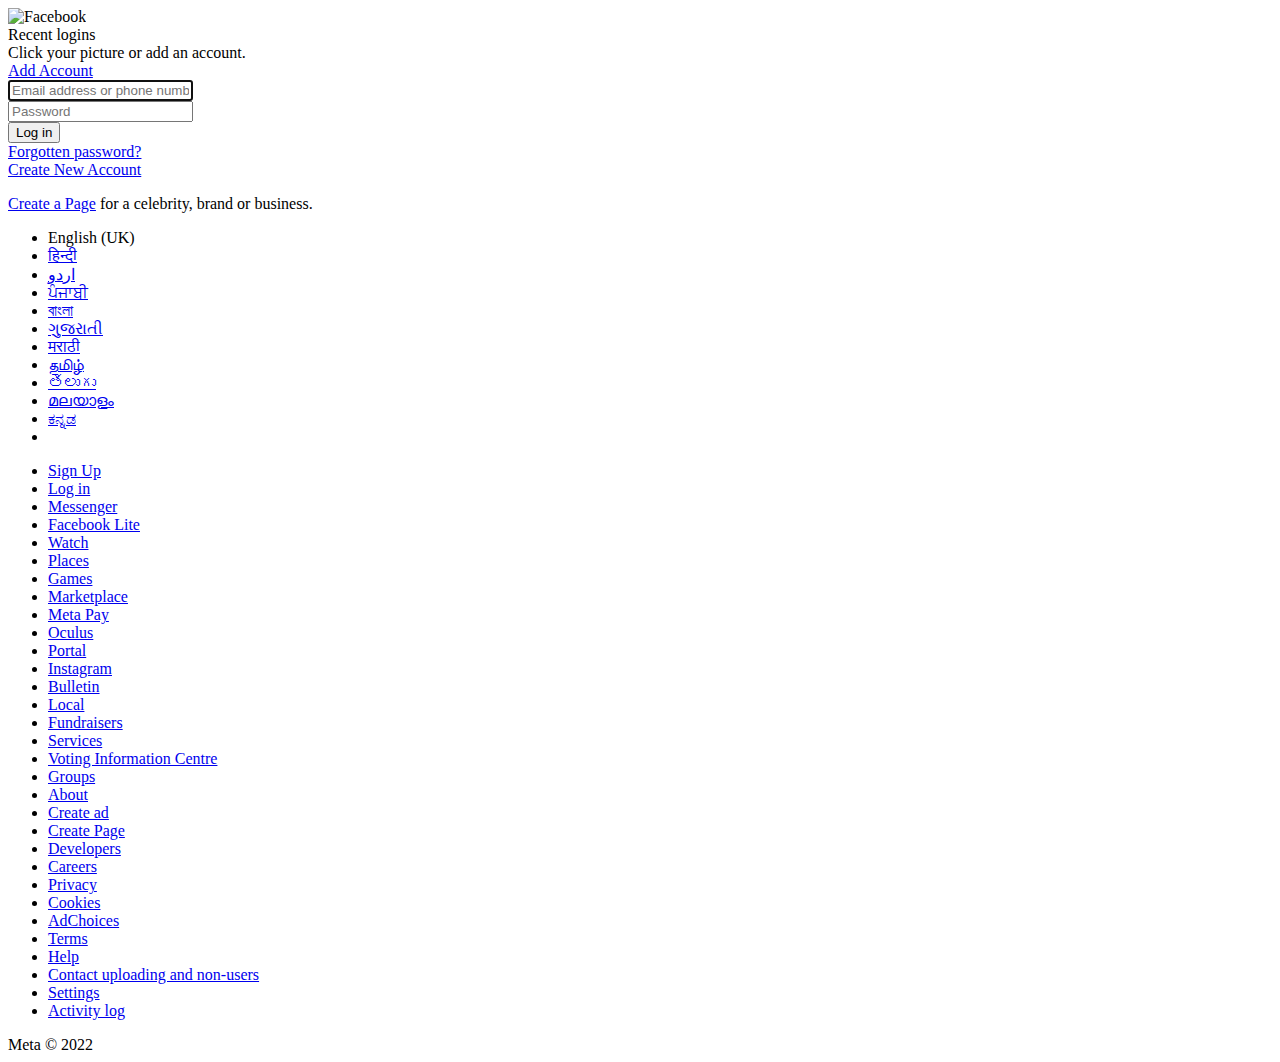
==== commit b1ac4593: "Update index.html" ====
--- a/index.html
+++ b/index.html
@@ -1,170 +1,926 @@
-<html lang="en" id="facebook" class=""><head><style data-merge-styles="true"></style><meta charset="utf-8"><meta name="referrer" content="origin-when-crossorigin" id="meta_referrer"><script nonce="">function envFlush(a){function b(b){for(var c in a)b[c]=a[c]}window.requireLazy?window.requireLazy(["Env"],b):(window.Env=window.Env||{},b(window.Env))}envFlush({"ajaxpipe_token":"AXj0rs6D1MvjuGPFB2E","gk_instrument_object_url":true,"stack_trace_limit":30,"timesliceBufferSize":5000,"show_invariant_decoder":false,"compat_iframe_token":"AQ7O122pnU_dC_5xoX8","isCQuick":false});</script><script nonce="">(function(a){function b(b){if(!window.openDatabase)return;b.I_AM_INCOGNITO_AND_I_REALLY_NEED_WEBSQL=function(a,b,c,d){return window.openDatabase(a,b,c,d)};window.openDatabase=function(){throw new Error()}}b(a)})(this);</script><style nonce=""></style><script nonce="">__DEV__=0;CavalryLogger=false;</script><noscript><meta http-equiv="refresh" content="0; URL=/?stype=lo&amp;jlou=AfetSvltcOjD39x3r4BPh4JSpmwc6NRM_-rOZUx93UDpWgStPCtjQl_Sn36wHOjKHBH9DagOehfaTzRSxTe5d0Y1MgCZlWAd_-qCtkRvE3tn-w&amp;smuh=23169&amp;lh=Ac9lkfLOOXFIRUmSvM0&amp;_fb_noscript=1" /></noscript><link rel="manifest" id="MANIFEST_LINK" href="/data/manifest/" crossorigin="use-credentials"><title id="pageTitle">Facebook – log in or sign up</title><meta property="og:site_name" content="Facebook"><meta property="og:url" content="https://www.facebook.com/?stype=lo&amp;jlou=AfetSvltcOjD39x3r4BPh4JSpmwc6NRM_-rOZUx93UDpWgStPCtjQl_Sn36wHOjKHBH9DagOehfaTzRSxTe5d0Y1MgCZlWAd_-qCtkRvE3tn-w&amp;smuh=23169&amp;lh=Ac9lkfLOOXFIRUmSvM0"><meta property="og:image" content="https://www.facebook.com/images/fb_icon_325x325.png"><meta property="og:locale" content="en_GB"><link rel="alternate" media="only screen and (max-width: 640px)" href="https://m.facebook.com/"><link rel="alternate" media="handheld" href="https://m.facebook.com/"><meta name="description" content="Log in to Facebook to start sharing and connecting with your friends, family and people you know."><script type="application/ld+json" nonce="">{"\u0040context":"http:\/\/schema.org","\u0040type":"WebSite","name":"Facebook","url":"https:\/\/en-gb.facebook.com\/"}</script><link rel="canonical" href="https://www.facebook.com/"><link rel="shortcut icon" href="https://static.xx.fbcdn.net/rsrc.php/yb/r/hLRJ1GG_y0J.ico"><link type="text/css" rel="stylesheet" href="https://static.xx.fbcdn.net/rsrc.php/v3/y_/l/0,cross/2VrMsj80116.css?_nc_x=Ij3Wp8lg5Kz" data-bootloader-hash="7LXrCt0" crossorigin="anonymous">
-  <link type="text/css" rel="stylesheet" href="https://static.xx.fbcdn.net/rsrc.php/v3/yU/l/0,cross/bE6eL8wGEel.css?_nc_x=Ij3Wp8lg5Kz" data-bootloader-hash="13Ewqji" crossorigin="anonymous">
-  <link type="text/css" rel="stylesheet" href="https://static.xx.fbcdn.net/rsrc.php/v3/y8/l/0,cross/YkNMzpd5dA-.css?_nc_x=Ij3Wp8lg5Kz" data-bootloader-hash="DX2FdIh" crossorigin="anonymous">
-  <link type="text/css" rel="stylesheet" href="https://static.xx.fbcdn.net/rsrc.php/v3/yS/l/0,cross/2vQr9XaGVSF.css?_nc_x=Ij3Wp8lg5Kz" data-bootloader-hash="xNUAOrF" crossorigin="anonymous">
-  <link type="text/css" rel="stylesheet" href="https://static.xx.fbcdn.net/rsrc.php/v3/yP/l/0,cross/9G0QiMzsgcI.css?_nc_x=Ij3Wp8lg5Kz" data-bootloader-hash="782zFgM" crossorigin="anonymous">
-  <link type="text/css" rel="stylesheet" href="https://static.xx.fbcdn.net/rsrc.php/v3/yY/l/0,cross/nxvWNvkbWd3.css?_nc_x=Ij3Wp8lg5Kz" data-bootloader-hash="nsvZMRI" crossorigin="anonymous">
-  <link type="text/css" rel="stylesheet" href="https://static.xx.fbcdn.net/rsrc.php/v3/y6/l/0,cross/W6qzFvzfRjr.css?_nc_x=Ij3Wp8lg5Kz" data-bootloader-hash="qwLgRuS" crossorigin="anonymous">
-  <link type="text/css" rel="stylesheet" href="https://static.xx.fbcdn.net/rsrc.php/v3/y5/l/0,cross/GI_EnPMB4l1.css?_nc_x=Ij3Wp8lg5Kz" data-bootloader-hash="G7IO46j" crossorigin="anonymous">
-  <link type="text/css" rel="stylesheet" href="https://static.xx.fbcdn.net/rsrc.php/v3/yg/l/0,cross/dXxCfWsLdRu.css?_nc_x=Ij3Wp8lg5Kz" data-bootloader-hash="6qbw3PQ" crossorigin="anonymous">
-  <link type="text/css" rel="stylesheet" href="https://static.xx.fbcdn.net/rsrc.php/v3/yj/l/0,cross/ngQqWueV191.css?_nc_x=Ij3Wp8lg5Kz" data-bootloader-hash="DUNINsh" crossorigin="anonymous">
-  <link type="text/css" rel="stylesheet" href="https://static.xx.fbcdn.net/rsrc.php/v3/yi/l/0,cross/uaRUZk18yNI.css?_nc_x=Ij3Wp8lg5Kz" data-bootloader-hash="Yo2UzOh" crossorigin="anonymous">
-  <link type="text/css" rel="stylesheet" href="https://static.xx.fbcdn.net/rsrc.php/v3/yq/l/0,cross/wnngIPUf36q.css?_nc_x=Ij3Wp8lg5Kz" data-bootloader-hash="ytafZav" crossorigin="anonymous">
-  <link type="text/css" rel="stylesheet" href="https://static.xx.fbcdn.net/rsrc.php/v3/yu/l/0,cross/FH6yWq0YCep.css?_nc_x=Ij3Wp8lg5Kz" data-bootloader-hash="MpbOQAC" crossorigin="anonymous">
-  <script src="https://static.xx.fbcdn.net/rsrc.php/v3/yn/r/_DDxAn3nmvH.js?_nc_x=Ij3Wp8lg5Kz" data-bootloader-hash="5PSPvQU" crossorigin="anonymous" nonce=""></script>
-  <script nonce="">requireLazy(["HasteSupportData"],function(m){m.handle({"clpData":{"1814852":{"r":1},"1838142":{"r":1,"s":1},"1949898":{"r":1},"1848815":{"r":10000,"s":1},"1744178":{"r":1,"s":1}},"gkxData":{"676837":{"result":false,"hash":"AT4N8wBZA8ctCdHwr8Y"},"708253":{"result":false,"hash":"AT5n4hBL3YTMnQWt7Pk"},"996940":{"result":false,"hash":"AT7opYuEGy3sjG1aRQ0"},"1224637":{"result":false,"hash":"AT7JRluWxuwDm3XzwUQ"},"1263340":{"result":false,"hash":"AT5bwizWgDaFQudmLc4"},"676920":{"result":true,"hash":"AT497IX4gOFG8gZer20"},"1073500":{"result":false,"hash":"AT7aJmfnqWyioxOOvt8"},"1167394":{"result":false,"hash":"AT7BpN-tlUPwbIIFWGQ"},"1857581":{"result":false,"hash":"AT5yTxGMp6le0PAtRic"},"2772":{"result":false,"hash":"AT5Eu244WIce7iwq9BE"},"3752":{"result":false,"hash":"AT6eS5UTkkMp_xbPn-c"},"3831":{"result":false,"hash":"AT4W23lQ0XxAZniMEB0"},"4075":{"result":false,"hash":"AT4_ZQi0sTjSt-RxOKY"},"8126":{"result":false,"hash":"AT4U7qG06p9sF6u8uuo"},"676838":{"result":false,"hash":"AT6nN1ehT9yq-2q6z6I"},"1217157":{"result":false,"hash":"AT6B7YmllOsArnK6rjI"},"1554827":{"result":false,"hash":"AT7zueGLhGo0cT5xsDM"},"1738486":{"result":false,"hash":"AT4cX37oQco6DwhUYW0"}},"qplData":{"7758":{"r":1}}})});requireLazy(["TimeSliceImpl","ServerJS"],function(TimeSlice,ServerJS){(new ServerJS()).handle({"define":[["URLFragmentPreludeConfig",[],{"hashtagRedirect":true,"fragBlacklist":["nonce","access_token","oauth_token","xs","checkpoint_data","code"]},137],["CometPersistQueryParams",[],{"relative":{},"domain":{}},6231],["CookieDomain",[],{"domain":"facebook.com"},6421],["CurrentAdAccountInitialData",[],{"AD_ACCOUNT_ID":null},6828],["BootloaderConfig",[],{"deferBootloads":false,"jsRetries":[200,500],"jsRetryAbortNum":2,"jsRetryAbortTime":5,"silentDups":false,"hypStep4":false,"phdOn":false,"btCutoffIndex":2522,"translationRetries":[200,500],"translationRetryAbortNum":3,"translationRetryAbortTime":50},329],["CSSLoaderConfig",[],{"timeout":5000,"modulePrefix":"BLCSS:","loadEventSupported":true},619],["CookieCoreConfig",[],{"c_user":{"s":"None"},"cppo":{"t":86400,"s":"None"},"dpr":{"t":604800,"s":"None"},"fbl_ci":{"t":31536000,"s":"None"},"fbl_cs":{"t":31536000,"s":"None"},"fbl_st":{"t":31536000,"s":"Strict"},"i_user":{"s":"None"},"locale":{"t":604800,"s":"None"},"m_ls":{"t":158284800,"s":"None"},"m_pixel_ratio":{"t":604800,"s":"None"},"noscript":{"s":"None"},"presence":{"t":2592000,"s":"None"},"sfau":{"s":"None"},"usida":{"s":"None"},"vpd":{"t":5184000,"s":"Lax"},"wd":{"t":604800,"s":"Lax"},"x-referer":{"s":"None"},"x-src":{"t":1,"s":"None"}},2104],["CurrentCommunityInitialData",[],{},490],["CurrentEnvironment",[],{"facebookdotcom":true,"messengerdotcom":false,"workplacedotcom":false,"instagramdotcom":false},827],["CurrentUserInitialData",[],{"ACCOUNT_ID":"0","USER_ID":"0","NAME":"","SHORT_NAME":null,"IS_BUSINESS_PERSON_ACCOUNT":false,"HAS_SECONDARY_BUSINESS_PERSON":false,"IS_FACEBOOK_WORK_ACCOUNT":false,"IS_MESSENGER_ONLY_USER":false,"IS_DEACTIVATED_ALLOWED_ON_MESSENGER":false,"IS_MESSENGER_CALL_GUEST_USER":false,"IS_WORK_MESSENGER_CALL_GUEST_USER":false,"IS_WORKROOMS_USER":false,"APP_ID":"256281040558","IS_BUSINESS_DOMAIN":false},270],["DTSGInitialData",[],{},258],["ISB",[],{},330],["LSD",[],{"token":"AVp4fiMfg5A"},323],["ServerNonce",[],{"ServerNonce":"mITHvhQ56lY8-y4_gULjC2"},141],["SiteData",[],{"server_revision":1006477986,"client_revision":1006477986,"tier":"","push_phase":"C3","pkg_cohort":"BP:DEFAULT","haste_session":"19292.BP:DEFAULT.2.0.0.0.0","pr":1.5,"haste_site":"www","manifest_base_uri":"https:\/\/static.xx.fbcdn.net","manifest_origin":null,"be_one_ahead":false,"is_rtl":false,"is_comet":false,"is_experimental_tier":false,"is_jit_warmed_up":true,"hsi":"7159262702041744036","semr_host_bucket":"5","bl_hash_version":2,"skip_rd_bl":true,"comet_env":0,"wbloks_env":false,"spin":4,"__spin_r":1006477986,"__spin_b":"trunk","__spin_t":1666895743,"vip":"2a03:2880:f137:83:face:b00c:0:25de"},317],["SprinkleConfig",[],{"param_name":"jazoest","version":2,"should_randomize":false},2111],["UserAgentData",[],{"browserArchitecture":"64","browserFullVersion":"106.0.0.0","browserMinorVersion":0,"browserName":"Chrome","browserVersion":106,"deviceName":"Unknown","engineName":"WebKit","engineVersion":"537.36","platformArchitecture":"64","platformName":"Windows","platformVersion":"10","platformFullVersion":"10"},527],["PromiseUsePolyfillSetImmediateGK",[],{"www_always_use_polyfill_setimmediate":false},2190],["KSConfig",[],{"killed":{"__set":["MLHUB_FLOW_AUTOREFRESH_SEARCH","NEKO_DISABLE_CREATE_FOR_SAP","EO_DISABLE_SYSTEM_SERIAL_NUMBER_FREE_TYPING_IN_CPE_NON_CLIENT","MOBILITY_KILL_OLD_VISIBILITY_POSITION_SETTING","WORKPLACE_DISPLAY_TEXT_EVIDENCE_REPORTING","BUSINESS_INVITE_FLOW_WITH_SELLER_PROFILE","BUY_AT_UI_LINE_DELETE","BUSINESS_GRAPH_SETTING_APP_ASSIGNED_USERS_NEW_API","BUSINESS_GRAPH_SETTING_BU_ASSIGNED_USERS_NEW_API","BUSINESS_GRAPH_SETTING_ESG_ASSIGNED_USERS_NEW_API","BUSINESS_GRAPH_SETTING_PRODUCT_CATALOG_ASSIGNED_USERS_NEW_API","BUSINESS_GRAPH_SETTING_SESG_ASSIGNED_USERS_NEW_API","BUSINESS_GRAPH_SETTING_WABA_ASSIGNED_USERS_NEW_API","ADS_PLACEMENT_FIX_PUBLISHER_PLATFORMS_MUTATION","FORCE_FETCH_BOOSTED_COMPONENT_AFTER_ADS_CREATION","VIDEO_DIMENSIONS_FROM_PLAYER_IN_UPLOAD_DIALOG","SNIVY_GROUP_BY_EVENT_TRACE_ID_AND_NAME","ADS_STORE_VISITS_METRICS_DEPRECATION","AD_DRAFT_ENABLE_SYNCRHONOUS_FRAGMENT_VALIDATION","SEPARATE_MESSAGING_COMACTIVITY_PAGE_PERMS","LAB_NET_NEW_UI_RELEASE","POCKET_MONSTERS_CREATE","POCKET_MONSTERS_DELETE","SRT_BANZAI_SRT_CORE_LOGGER","SRT_BANZAI_SRT_MAIN_LOGGER","WORKPLACE_PLATFORM_SECURE_APPS_MAILBOXES","POCKET_MONSTERS_UPDATE_NAME","IC_DISABLE_MERGE_TOOL_FEED_CHECK_FOR_REPLACE_SCHEDULE","ADS_EPD_IMPACTED_ADVERTISER_MIGRATE_XCONTROLLER","RECRUITING_CANDIDATE_PORTAL_ACCOUNT_DELETION_CARD","BIZ_INBOX_POP_UP_TIP_NAVIGATION_BUG_FIX","SRT_REVIEW_DISABLE_FELLOWSHIP_REVIEW","EO_STORE_HOME_PAGE_COVID19_BANNER"]},"ko":{"__set":["3OsLvnSHNTt","1G7wJ6bJt9K","9NpkGYwzrPG","3oh5Mw86USj","8NAceEy9JZo","7FOIzos6XJX","rf8JEPGgOi","4j36SVzvP3w","4NSq3ZC4ScE","53gCxKq281G","3yzzwBY7Npj","1onzIv0jH6H","8PlKuowafe8","1ntjZ2zgf03","4SIH2GRVX5W","2dhqRnqXGLQ","2WgiNOrHVuC","amKHb4Cw4WI","8rDvN9vWdAK","5BdzWGmfvrA","DDZhogI19W","acrJTh9WGdp","1oOE64fL4wO","9Gd8qgRxn8z","MPMaqnqZ9c","5XCz1h9Iaw3","7r6mSP7ofr2","6DGPLrRdyts","aWxCyi1sEC7","9kCSDzzr8fu","awYA7fn2Bse","aBMlJ8QRPWE","Fl3bH3ozLe"]}},2580],["JSErrorLoggingConfig",[],{"appId":256281040558,"extra":[],"reportInterval":50,"sampleWeight":null,"sampleWeightKey":"__jssesw","projectBlocklist":[]},2776],["DataStoreConfig",[],{"expandoKey":"__FB_STORE","useExpando":true},2915],["CookieCoreLoggingConfig",[],{"maximumIgnorableStallMs":16.67,"sampleRate":9.7e-5,"sampleRateClassic":1.0e-10,"sampleRateFastStale":1.0e-8},3401],["ImmediateImplementationExperiments",[],{"prefer_message_channel":true},3419],["DTSGInitData",[],{"token":"","async_get_token":""},3515],["UriNeedRawQuerySVConfig",[],{"uris":["dms.netmng.com","doubleclick.net","r.msn.com","watchit.sky.com","graphite.instagram.com","www.kfc.co.th","learn.pantheon.io","www.landmarkshops.in","www.ncl.com","s0.wp.com","www.tatacliq.com","bs.serving-sys.com","kohls.com","lazada.co.th","xg4ken.com","technopark.ru","officedepot.com.mx","bestbuy.com.mx","booking.com","nibio.no"]},3871],["InitialCookieConsent",[],{"deferCookies":false,"initialConsent":{"__set":[1,2]},"noCookies":false,"shouldShowCookieBanner":false},4328],["TrustedTypesConfig",[],{"useTrustedTypes":false,"reportOnly":false},4548],["WebConnectionClassServerGuess",[],{"connectionClass":"GOOD"},4705],["CometAltpayJsSdkIframeAllowedDomains",[],{"allowed_domains":["https:\/\/live.adyen.com","https:\/\/integration-facebook.payu.in","https:\/\/facebook.payulatam.com","https:\/\/secure.payu.com","https:\/\/facebook.dlocal.com","https:\/\/buy2.boku.com"]},4920],["BootloaderEndpointConfig",[],{"debugNoBatching":false,"endpointURI":"https:\/\/www.facebook.com\/ajax\/bootloader-endpoint\/"},5094],["CookieConsentIFrameConfig",[],{"consent_param":"FQAREhIA.ARZTLabnFATRh4WJgA0ntCN7H3ifupRG2sEeafVRlWxML6F8","allowlisted_iframes":[]},5540],["BigPipeExperiments",[],{"link_images_to_pagelets":false,"enable_bigpipe_plugins":false},907],["IntlVariationHoldout",[],{"disable_variation":false},6533],["AsyncRequestConfig",[],{"retryOnNetworkError":"1","useFetchStreamAjaxPipeTransport":false},328],["FbtQTOverrides",[],{"overrides":{}},551],["FbtResultGK",[],{"shouldReturnFbtResult":true,"inlineMode":"NO_INLINE"},876],["IntlPhonologicalRules",[],{"meta":{"\/_B\/":"([.,!?\\s]|^)","\/_E\/":"([.,!?\\s]|$)"},"patterns":{"\/\u0001(.*)('|&#039;)s\u0001(?:'|&#039;)s(.*)\/":"\u0001$1$2s\u0001$3","\/_\u0001([^\u0001]*)\u0001\/":"javascript"}},1496],["IntlViewerContext",[],{"GENDER":3,"regionalLocale":null},772],["NumberFormatConfig",[],{"decimalSeparator":".","numberDelimiter":",","minDigitsForThousandsSeparator":4,"standardDecimalPatternInfo":{"primaryGroupSize":3,"secondaryGroupSize":3},"numberingSystemData":null},54],["SessionNameConfig",[],{"seed":"1u8e"},757],["ZeroCategoryHeader",[],{},1127],["ZeroRewriteRules",[],{"rewrite_rules":{},"whitelist":{"\/hr\/r":1,"\/hr\/p":1,"\/zero\/unsupported_browser\/":1,"\/zero\/policy\/optin":1,"\/zero\/optin\/write\/":1,"\/zero\/optin\/legal\/":1,"\/zero\/optin\/free\/":1,"\/about\/privacy\/":1,"\/about\/privacy\/update\/":1,"\/privacy\/explanation\/":1,"\/zero\/toggle\/welcome\/":1,"\/zero\/toggle\/nux\/":1,"\/zero\/toggle\/settings\/":1,"\/fup\/interstitial\/":1,"\/work\/landing":1,"\/work\/login\/":1,"\/work\/email\/":1,"\/ai.php":1,"\/js_dialog_resources\/dialog_descriptions_android.json":0,"\/connect\/jsdialog\/MPlatformAppInvitesJSDialog\/":0,"\/connect\/jsdialog\/MPlatformOAuthShimJSDialog\/":0,"\/connect\/jsdialog\/MPlatformLikeJSDialog\/":0,"\/qp\/interstitial\/":1,"\/qp\/action\/redirect\/":1,"\/qp\/action\/close\/":1,"\/zero\/support\/ineligible\/":1,"\/zero_balance_redirect\/":1,"\/zero_balance_redirect":1,"\/zero_balance_redirect\/l\/":1,"\/l.php":1,"\/lsr.php":1,"\/ajax\/dtsg\/":1,"\/checkpoint\/block\/":1,"\/exitdsite":1,"\/zero\/balance\/pixel\/":1,"\/zero\/balance\/":1,"\/zero\/balance\/carrier_landing\/":1,"\/zero\/flex\/logging\/":1,"\/tr":1,"\/tr\/":1,"\/sem_campaigns\/sem_pixel_test\/":1,"\/bookmarks\/flyout\/body\/":1,"\/zero\/subno\/":1,"\/confirmemail.php":1,"\/policies\/":1,"\/mobile\/internetdotorg\/classifier\/":1,"\/zero\/dogfooding":1,"\/xti.php":1,"\/zero\/fblite\/config\/":1,"\/hr\/zsh\/wc\/":1,"\/ajax\/bootloader-endpoint\/":1,"\/mobile\/zero\/carrier_page\/":1,"\/mobile\/zero\/carrier_page\/education_page\/":1,"\/mobile\/zero\/carrier_page\/feature_switch\/":1,"\/mobile\/zero\/carrier_page\/settings_page\/":1,"\/aloha_check_build":1,"\/upsell\/zbd\/softnudge\/":1,"\/mobile\/zero\/af_transition\/":1,"\/mobile\/zero\/af_transition\/action\/":1,"\/mobile\/zero\/freemium\/":1,"\/mobile\/zero\/freemium\/redirect\/":1,"\/mobile\/zero\/freemium\/zero_fup\/":1,"\/privacy\/policy\/":1,"\/privacy\/center\/":1,"\/data\/manifest\/":1,"\/4oh4.php":1,"\/autologin.php":1,"\/birthday_help.php":1,"\/checkpoint\/":1,"\/contact-importer\/":1,"\/cr.php":1,"\/legal\/terms\/":1,"\/login.php":1,"\/login\/":1,"\/mobile\/account\/":1,"\/n\/":1,"\/remote_test_device\/":1,"\/upsell\/buy\/":1,"\/upsell\/buyconfirm\/":1,"\/upsell\/buyresult\/":1,"\/upsell\/promos\/":1,"\/upsell\/continue\/":1,"\/upsell\/h\/promos\/":1,"\/upsell\/loan\/learnmore\/":1,"\/upsell\/purchase\/":1,"\/upsell\/promos\/upgrade\/":1,"\/upsell\/buy_redirect\/":1,"\/upsell\/loan\/buyconfirm\/":1,"\/upsell\/loan\/buy\/":1,"\/upsell\/sms\/":1,"\/wap\/a\/channel\/reconnect.php":1,"\/wap\/a\/nux\/wizard\/nav.php":1,"\/wap\/appreg.php":1,"\/wap\/birthday_help.php":1,"\/wap\/c.php":1,"\/wap\/confirmemail.php":1,"\/wap\/cr.php":1,"\/wap\/login.php":1,"\/wap\/r.php":1,"\/zero\/datapolicy":1,"\/a\/timezone.php":1,"\/a\/bz":1,"\/bz\/reliability":1,"\/r.php":1,"\/mr\/":1,"\/reg\/":1,"\/registration\/log\/":1,"\/terms\/":1,"\/f123\/":1,"\/expert\/":1,"\/experts\/":1,"\/terms\/index.php":1,"\/terms.php":1,"\/srr\/":1,"\/msite\/redirect\/":1,"\/fbs\/pixel\/":1,"\/contactpoint\/preconfirmation\/":1,"\/contactpoint\/cliff\/":1,"\/contactpoint\/confirm\/submit\/":1,"\/contactpoint\/confirmed\/":1,"\/contactpoint\/login\/":1,"\/preconfirmation\/contactpoint_change\/":1,"\/help\/contact\/":1,"\/survey\/":1,"\/upsell\/loyaltytopup\/accept\/":1,"\/settings\/":1,"\/lite\/":1,"\/zero_status_update\/":1,"\/operator_store\/":1,"\/upsell\/":1,"\/wifiauth\/login\/":1}},1478],["IntlNumberTypeConfig",[],{"impl":"if (n === 1) { return IntlVariations.NUMBER_ONE; } else { return IntlVariations.NUMBER_OTHER; }"},3405],["ServerTimeData",[],{"serverTime":1666895743241,"timeOfRequestStart":1666895743194.8,"timeOfResponseStart":1666895743194.8},5943],["AnalyticsCoreData",[],{"device_id":"$^|AcbZTDM5DzqrO7TEzJ-dK0JePnxOoeQk25eTWHDvOd9A4e2E6XXSG0uIl_cqTXfWrw8sexk1A-EGRNhONIre0GirasMbmpErGS2MQI-dPo6pqp8HVfQ0XHzytJIg54Pj92P8FwGru62S9u2_v1zqH1850iWZJLZ7_Q|fd.AcZZKo01I-JdUVQ97lbW0Zer1PKGLb1ieRbbrwpFnOgeThfsCXOUHkLgKcgGutfy4JQBNLbqDgh2KteEl5wCVv7t","app_id":"256281040558","enable_bladerunner":false,"enable_ack":true,"push_phase":"C3","enable_observer":false,"enable_dataloss_timer":false,"enable_fallback_for_br":true,"fix_br_init_rc":false,"queue_activation_experiment":true,"max_delay_br_queue":60000,"max_delay_br_queue_immediate":3},5237],["cr:696703",[],{"__rc":[null,"Aa3AWBRSBc0Afa4tV_dK9OsSEKQTMS_9IZpzXM9rWU4Q24YMbFwwLxh81bhUyYB_l811e4rGdqDHMv6FUrpbN_AXuvI"]},-1],["cr:708886",["EventProfilerImpl"],{"__rc":["EventProfilerImpl","Aa3AWBRSBc0Afa4tV_dK9OsSEKQTMS_9IZpzXM9rWU4Q24YMbFwwLxh81bhUyYB_l811e4rGdqDHMv6FUrpbN_AXuvI"]},-1],["cr:717822",["TimeSliceImpl"],{"__rc":["TimeSliceImpl","Aa3AWBRSBc0Afa4tV_dK9OsSEKQTMS_9IZpzXM9rWU4Q24YMbFwwLxh81bhUyYB_l811e4rGdqDHMv6FUrpbN_AXuvI"]},-1],["cr:806696",["clearTimeoutBlue"],{"__rc":["clearTimeoutBlue","Aa3AWBRSBc0Afa4tV_dK9OsSEKQTMS_9IZpzXM9rWU4Q24YMbFwwLxh81bhUyYB_l811e4rGdqDHMv6FUrpbN_AXuvI"]},-1],["cr:807042",["setTimeoutBlue"],{"__rc":["setTimeoutBlue","Aa3AWBRSBc0Afa4tV_dK9OsSEKQTMS_9IZpzXM9rWU4Q24YMbFwwLxh81bhUyYB_l811e4rGdqDHMv6FUrpbN_AXuvI"]},-1],["cr:896462",["setIntervalAcrossTransitionsBlue"],{"__rc":["setIntervalAcrossTransitionsBlue","Aa3AWBRSBc0Afa4tV_dK9OsSEKQTMS_9IZpzXM9rWU4Q24YMbFwwLxh81bhUyYB_l811e4rGdqDHMv6FUrpbN_AXuvI"]},-1],["cr:986633",["setTimeoutAcrossTransitionsBlue"],{"__rc":["setTimeoutAcrossTransitionsBlue","Aa3AWBRSBc0Afa4tV_dK9OsSEKQTMS_9IZpzXM9rWU4Q24YMbFwwLxh81bhUyYB_l811e4rGdqDHMv6FUrpbN_AXuvI"]},-1],["cr:1003267",["clearIntervalBlue"],{"__rc":["clearIntervalBlue","Aa3AWBRSBc0Afa4tV_dK9OsSEKQTMS_9IZpzXM9rWU4Q24YMbFwwLxh81bhUyYB_l811e4rGdqDHMv6FUrpbN_AXuvI"]},-1],["cr:1183579",["InlineFbtResultImpl"],{"__rc":["InlineFbtResultImpl","Aa3AWBRSBc0Afa4tV_dK9OsSEKQTMS_9IZpzXM9rWU4Q24YMbFwwLxh81bhUyYB_l811e4rGdqDHMv6FUrpbN_AXuvI"]},-1],["cr:925100",["RunBlue"],{"__rc":["RunBlue","Aa3AWBRSBc0Afa4tV_dK9OsSEKQTMS_9IZpzXM9rWU4Q24YMbFwwLxh81bhUyYB_l811e4rGdqDHMv6FUrpbN_AXuvI"]},-1],["cr:729414",["VisualCompletion"],{"__rc":["VisualCompletion","Aa107Kn6iB9FSPCSIUdZkLTzaF-_PEyHAosukcytccCHmnNxhoKtYjJSgO4AdvALp3MLjw7LBaVwjYCUSWUnDtlU"]},-1],["cr:1094907",[],{"__rc":[null,"Aa2JqqNX2jUoiSjorMie5iApd59XDW2IleCX4ImGd7RJY93m42gX-Wq-l5GdQPczRIxo81GxifoJT793canrj3s"]},-1],["EventConfig",[],{"sampling":{"bandwidth":0,"play":0,"playing":0,"progress":0,"pause":0,"ended":0,"seeked":0,"seeking":0,"waiting":0,"loadedmetadata":0,"canplay":0,"selectionchange":0,"change":0,"timeupdate":0,"adaptation":0,"focus":0,"blur":0,"load":0,"error":0,"message":0,"abort":0,"storage":0,"scroll":200000,"mousemove":20000,"mouseover":10000,"mouseout":10000,"mousewheel":1,"MSPointerMove":10000,"keydown":0.1,"click":0.02,"mouseup":0.02,"__100ms":0.001,"__default":5000,"__min":100,"__interactionDefault":200,"__eventDefault":100000},"page_sampling_boost":1,"interaction_regexes":{},"interaction_boost":{},"event_types":{},"manual_instrumentation":false,"profile_eager_execution":false,"disable_heuristic":true,"disable_event_profiler":false},1726],["AdsInterfacesSessionConfig",[],{},2393],["IntlCurrentLocale",[],{"code":"en_GB"},5954],["USIDMetadata",[],{"browser_id":"?","tab_id":"","page_id":"Prkfczj117akhg","transition_id":0,"version":6},5888],["cr:686",[],{"__rc":[null,"Aa0MZwrq60ahsV1OeMKqYH6siUfo9AQzJQFHoP6GUhdqsAo1o95q81msg_UVOPpFJcM02GB_U3maWLecmUWAcUDz"]},-1],["cr:1984081",[],{"__rc":[null,"Aa3b6cCbOuIY7C6RFc_SJOuWMBSU2RRFNJkZiufbogiUTMw-HoPunuzFlKACbpN2q2ByxPwQFdrXk02Gg1NFKLhFbfO1"]},-1]],"require":[["markJSEnabled"],["lowerDomain"],["URLFragmentPrelude"],["Primer"],["BigPipe"],["Bootloader"],["TimeSlice"],["AsyncRequest"],["BanzaiScuba_DEPRECATED"],["VisualCompletionGating"],["FbtLogging"],["IntlQtEventFalcoEvent"],["RequireDeferredReference","unblock",[],[["AsyncRequest","BanzaiScuba_DEPRECATED","VisualCompletionGating","FbtLogging","IntlQtEventFalcoEvent"],"sd"]],["RequireDeferredReference","unblock",[],[["AsyncRequest","BanzaiScuba_DEPRECATED","VisualCompletionGating","FbtLogging","IntlQtEventFalcoEvent"],"css"]]]});});</script><link href="https://static.xx.fbcdn.net/rsrc.php/v3/yH/r/aBOwjznl0md.js?_nc_x=Ij3Wp8lg5Kz" rel="preload" as="script" crossorigin="anonymous"><script src="https://static.xx.fbcdn.net/rsrc.php/v3/yH/r/aBOwjznl0md.js?_nc_x=Ij3Wp8lg5Kz" async="" crossorigin="anonymous" data-bootloader-hash-client="/WpYxMO"></script><link href="https://static.xx.fbcdn.net/rsrc.php/v3/yl/r/ox7GXCmDf8R.js?_nc_x=Ij3Wp8lg5Kz" rel="preload" as="script" crossorigin="anonymous"><script src="https://static.xx.fbcdn.net/rsrc.php/v3/yl/r/ox7GXCmDf8R.js?_nc_x=Ij3Wp8lg5Kz" async="" crossorigin="anonymous" data-bootloader-hash-client="8zbEZtu"></script><link href="https://static.xx.fbcdn.net/rsrc.php/v3/yX/r/lwJdNrJ0mJk.js?_nc_x=Ij3Wp8lg5Kz" rel="preload" as="script" crossorigin="anonymous"><script src="https://static.xx.fbcdn.net/rsrc.php/v3/yX/r/lwJdNrJ0mJk.js?_nc_x=Ij3Wp8lg5Kz" async="" crossorigin="anonymous" data-bootloader-hash-client="jTXdH3e"></script><link href="https://static.xx.fbcdn.net/rsrc.php/v3ij9m4/yQ/l/en_GB/wCXZ1rLp_Gz.js?_nc_x=Ij3Wp8lg5Kz" rel="preload" as="script" crossorigin="anonymous"><script src="https://static.xx.fbcdn.net/rsrc.php/v3ij9m4/yQ/l/en_GB/wCXZ1rLp_Gz.js?_nc_x=Ij3Wp8lg5Kz" async="" crossorigin="anonymous" data-bootloader-hash-client="A/uI0x1"></script><link href="https://static.xx.fbcdn.net/rsrc.php/v3/yS/r/nHDYRDL5JAA.js?_nc_x=Ij3Wp8lg5Kz" rel="preload" as="script" crossorigin="anonymous"><script src="https://static.xx.fbcdn.net/rsrc.php/v3/yS/r/nHDYRDL5JAA.js?_nc_x=Ij3Wp8lg5Kz" async="" crossorigin="anonymous" data-bootloader-hash-client="ZEC4RrQ"></script><link href="https://static.xx.fbcdn.net/rsrc.php/v3/yC/r/jQFlt4gyp9R.js?_nc_x=Ij3Wp8lg5Kz" rel="preload" as="script" crossorigin="anonymous"><script src="https://static.xx.fbcdn.net/rsrc.php/v3/yC/r/jQFlt4gyp9R.js?_nc_x=Ij3Wp8lg5Kz" async="" crossorigin="anonymous" data-bootloader-hash-client="cYU3c32"></script><link rel="stylesheet" type="text/css" href="data:text/css; charset=utf-8,%23bootloader_P_mr5VE{height:42px;}.bootloader_P_mr5VE{display:block!important;}"><link href="https://static.xx.fbcdn.net/rsrc.php/v3/yn/l/0,cross/ki_WOZPFQYX.css?_nc_x=Ij3Wp8lg5Kz" rel="preload" as="style" crossorigin="anonymous"><link rel="stylesheet" type="text/css" href="https://static.xx.fbcdn.net/rsrc.php/v3/yn/l/0,cross/ki_WOZPFQYX.css?_nc_x=Ij3Wp8lg5Kz" crossorigin="anonymous"><link href="https://static.xx.fbcdn.net/rsrc.php/v3/ys/l/0,cross/4WelY-eBMR-.css?_nc_x=Ij3Wp8lg5Kz" rel="preload" as="style" crossorigin="anonymous"><link rel="stylesheet" type="text/css" href="https://static.xx.fbcdn.net/rsrc.php/v3/ys/l/0,cross/4WelY-eBMR-.css?_nc_x=Ij3Wp8lg5Kz" crossorigin="anonymous"><link href="https://static.xx.fbcdn.net/rsrc.php/v3/y0/r/JEFhTb9LILx.js?_nc_x=Ij3Wp8lg5Kz" rel="preload" as="script" crossorigin="anonymous"><script src="https://static.xx.fbcdn.net/rsrc.php/v3/y0/r/JEFhTb9LILx.js?_nc_x=Ij3Wp8lg5Kz" async="" crossorigin="anonymous" data-bootloader-hash-client="2R8Ss0I"></script><link href="https://static.xx.fbcdn.net/rsrc.php/v3/yH/r/Xdbggdl91VM.js?_nc_x=Ij3Wp8lg5Kz" rel="preload" as="script" crossorigin="anonymous"><script src="https://static.xx.fbcdn.net/rsrc.php/v3/yH/r/Xdbggdl91VM.js?_nc_x=Ij3Wp8lg5Kz" async="" crossorigin="anonymous" data-bootloader-hash-client="+RGtM0o"></script><link href="https://static.xx.fbcdn.net/rsrc.php/v3/y8/r/vc097B4BjWB.js?_nc_x=Ij3Wp8lg5Kz" rel="preload" as="script" crossorigin="anonymous"><script src="https://static.xx.fbcdn.net/rsrc.php/v3/y8/r/vc097B4BjWB.js?_nc_x=Ij3Wp8lg5Kz" async="" crossorigin="anonymous" data-bootloader-hash-client="X/+8XAn"></script><link href="https://static.xx.fbcdn.net/rsrc.php/v3/yX/r/ENZpdW0JbdZ.js?_nc_x=Ij3Wp8lg5Kz" rel="preload" as="script" crossorigin="anonymous"><script src="https://static.xx.fbcdn.net/rsrc.php/v3/yX/r/ENZpdW0JbdZ.js?_nc_x=Ij3Wp8lg5Kz" async="" crossorigin="anonymous" data-bootloader-hash-client="/rO0lbn"></script><link href="https://static.xx.fbcdn.net/rsrc.php/v3/y2/r/Z0QWkDr0c6_.js?_nc_x=Ij3Wp8lg5Kz" rel="preload" as="script" crossorigin="anonymous"><script src="https://static.xx.fbcdn.net/rsrc.php/v3/y2/r/Z0QWkDr0c6_.js?_nc_x=Ij3Wp8lg5Kz" async="" crossorigin="anonymous" data-bootloader-hash-client="PMEs/oy"></script><link href="https://static.xx.fbcdn.net/rsrc.php/v3/yi/r/1oCVuO-GKV8.js?_nc_x=Ij3Wp8lg5Kz" rel="preload" as="script" crossorigin="anonymous"><script src="https://static.xx.fbcdn.net/rsrc.php/v3/yi/r/1oCVuO-GKV8.js?_nc_x=Ij3Wp8lg5Kz" async="" crossorigin="anonymous" data-bootloader-hash-client="Z2GjVu9"></script><link href="https://static.xx.fbcdn.net/rsrc.php/v3/yH/r/cBkpRKQ4_nj.js?_nc_x=Ij3Wp8lg5Kz" rel="preload" as="script" crossorigin="anonymous"><script src="https://static.xx.fbcdn.net/rsrc.php/v3/yH/r/cBkpRKQ4_nj.js?_nc_x=Ij3Wp8lg5Kz" async="" crossorigin="anonymous" data-bootloader-hash-client="YfsD4pz"></script><link href="https://static.xx.fbcdn.net/rsrc.php/v3/yX/r/zB3sm_dH2sr.js?_nc_x=Ij3Wp8lg5Kz" rel="preload" as="script" crossorigin="anonymous"><script src="https://static.xx.fbcdn.net/rsrc.php/v3/yX/r/zB3sm_dH2sr.js?_nc_x=Ij3Wp8lg5Kz" async="" crossorigin="anonymous" data-bootloader-hash-client="lWOvGTa"></script><link href="https://static.xx.fbcdn.net/rsrc.php/v3ia624/yf/l/en_GB/y2CtG3CTuRl.js?_nc_x=Ij3Wp8lg5Kz" rel="preload" as="script" crossorigin="anonymous"><script src="https://static.xx.fbcdn.net/rsrc.php/v3ia624/yf/l/en_GB/y2CtG3CTuRl.js?_nc_x=Ij3Wp8lg5Kz" async="" crossorigin="anonymous" data-bootloader-hash-client="A/vA6jE"></script><link href="https://static.xx.fbcdn.net/rsrc.php/v3/yx/r/lR1Z1yGsWnL.js?_nc_x=Ij3Wp8lg5Kz" rel="preload" as="script" crossorigin="anonymous"><script src="https://static.xx.fbcdn.net/rsrc.php/v3/yx/r/lR1Z1yGsWnL.js?_nc_x=Ij3Wp8lg5Kz" async="" crossorigin="anonymous" data-bootloader-hash-client="diogVau"></script><link href="https://static.xx.fbcdn.net/rsrc.php/v3/y1/r/A7uB1AteR0a.js?_nc_x=Ij3Wp8lg5Kz" rel="preload" as="script" crossorigin="anonymous"><script src="https://static.xx.fbcdn.net/rsrc.php/v3/y1/r/A7uB1AteR0a.js?_nc_x=Ij3Wp8lg5Kz" async="" crossorigin="anonymous" data-bootloader-hash-client="Yv35Of2"></script><link href="https://static.xx.fbcdn.net/rsrc.php/v3/y8/r/JjQFtY6i2JJ.js?_nc_x=Ij3Wp8lg5Kz" rel="preload" as="script" crossorigin="anonymous"><script src="https://static.xx.fbcdn.net/rsrc.php/v3/y8/r/JjQFtY6i2JJ.js?_nc_x=Ij3Wp8lg5Kz" async="" crossorigin="anonymous" data-bootloader-hash-client="A9ciVB9"></script><link href="https://static.xx.fbcdn.net/rsrc.php/v3/yA/r/TTuBWnrDUIR.js?_nc_x=Ij3Wp8lg5Kz" rel="preload" as="script" crossorigin="anonymous"><script src="https://static.xx.fbcdn.net/rsrc.php/v3/yA/r/TTuBWnrDUIR.js?_nc_x=Ij3Wp8lg5Kz" async="" crossorigin="anonymous" data-bootloader-hash-client="9yoNyXX"></script><link href="https://static.xx.fbcdn.net/rsrc.php/v3/yG/r/F3BsVHssqGX.js?_nc_x=Ij3Wp8lg5Kz" rel="preload" as="script" crossorigin="anonymous"><script src="https://static.xx.fbcdn.net/rsrc.php/v3/yG/r/F3BsVHssqGX.js?_nc_x=Ij3Wp8lg5Kz" async="" crossorigin="anonymous" data-bootloader-hash-client="QMTFa3l"></script><link href="https://static.xx.fbcdn.net/rsrc.php/v3imlR4/yh/l/en_GB/Z1jX33hzvrG.js?_nc_x=Ij3Wp8lg5Kz" rel="preload" as="script" crossorigin="anonymous"><script src="https://static.xx.fbcdn.net/rsrc.php/v3imlR4/yh/l/en_GB/Z1jX33hzvrG.js?_nc_x=Ij3Wp8lg5Kz" async="" crossorigin="anonymous" data-bootloader-hash-client="X9nr65a"></script><link href="https://static.xx.fbcdn.net/rsrc.php/v3/yF/r/p55HfXW__mM.js?_nc_x=Ij3Wp8lg5Kz" rel="preload" as="script" crossorigin="anonymous"><script src="https://static.xx.fbcdn.net/rsrc.php/v3/yF/r/p55HfXW__mM.js?_nc_x=Ij3Wp8lg5Kz" async="" crossorigin="anonymous" data-bootloader-hash-client="R5w1rCJ"></script><link href="https://static.xx.fbcdn.net/rsrc.php/v3iLl54/y_/l/en_GB/U9i7SMcwH6s.js?_nc_x=Ij3Wp8lg5Kz" rel="preload" as="script" crossorigin="anonymous"><script src="https://static.xx.fbcdn.net/rsrc.php/v3iLl54/y_/l/en_GB/U9i7SMcwH6s.js?_nc_x=Ij3Wp8lg5Kz" async="" crossorigin="anonymous" data-bootloader-hash-client="P0gULGo"></script><link href="https://static.xx.fbcdn.net/rsrc.php/v3iW194/yV/l/en_GB/pQjO8VxeX2a.js?_nc_x=Ij3Wp8lg5Kz" rel="preload" as="script" crossorigin="anonymous"><script src="https://static.xx.fbcdn.net/rsrc.php/v3iW194/yV/l/en_GB/pQjO8VxeX2a.js?_nc_x=Ij3Wp8lg5Kz" async="" crossorigin="anonymous" data-bootloader-hash-client="81nixqc"></script><link href="https://static.xx.fbcdn.net/rsrc.php/v3/yX/r/P200OxVldL4.js?_nc_x=Ij3Wp8lg5Kz" rel="preload" as="script" crossorigin="anonymous"><script src="https://static.xx.fbcdn.net/rsrc.php/v3/yX/r/P200OxVldL4.js?_nc_x=Ij3Wp8lg5Kz" async="" crossorigin="anonymous" data-bootloader-hash-client="o/unyrn"></script><link href="https://static.xx.fbcdn.net/rsrc.php/v3/yZ/r/x4Eyp9nQ1uk.js?_nc_x=Ij3Wp8lg5Kz" rel="preload" as="script" crossorigin="anonymous"><script src="https://static.xx.fbcdn.net/rsrc.php/v3/yZ/r/x4Eyp9nQ1uk.js?_nc_x=Ij3Wp8lg5Kz" async="" crossorigin="anonymous" data-bootloader-hash-client="CGkH4FY"></script><link href="https://static.xx.fbcdn.net/rsrc.php/v3/yz/r/WnbJOiHIY1H.js?_nc_x=Ij3Wp8lg5Kz" rel="preload" as="script" crossorigin="anonymous"><script src="https://static.xx.fbcdn.net/rsrc.php/v3/yz/r/WnbJOiHIY1H.js?_nc_x=Ij3Wp8lg5Kz" async="" crossorigin="anonymous" data-bootloader-hash-client="owesA3P"></script><link href="https://static.xx.fbcdn.net/rsrc.php/v3iCwx4/yG/l/en_GB/zmwjHj2zb6Z.js?_nc_x=Ij3Wp8lg5Kz" rel="preload" as="script" crossorigin="anonymous"><script src="https://static.xx.fbcdn.net/rsrc.php/v3iCwx4/yG/l/en_GB/zmwjHj2zb6Z.js?_nc_x=Ij3Wp8lg5Kz" async="" crossorigin="anonymous" data-bootloader-hash-client="e9ANzw/"></script><link href="https://static.xx.fbcdn.net/rsrc.php/v3/yO/r/pslzeMSEB_a.js?_nc_x=Ij3Wp8lg5Kz" rel="preload" as="script" crossorigin="anonymous"><script src="https://static.xx.fbcdn.net/rsrc.php/v3/yO/r/pslzeMSEB_a.js?_nc_x=Ij3Wp8lg5Kz" async="" crossorigin="anonymous" data-bootloader-hash-client="zPYlTyl"></script><link href="https://static.xx.fbcdn.net/rsrc.php/v3/yH/r/xXDOO3oMCfl.js?_nc_x=Ij3Wp8lg5Kz" rel="preload" as="script" crossorigin="anonymous"><script src="https://static.xx.fbcdn.net/rsrc.php/v3/yH/r/xXDOO3oMCfl.js?_nc_x=Ij3Wp8lg5Kz" async="" crossorigin="anonymous" data-bootloader-hash-client="wL2J9cL"></script><link href="https://static.xx.fbcdn.net/rsrc.php/v3iX3c4/yf/l/en_GB/cAVoixFLPXx.js?_nc_x=Ij3Wp8lg5Kz" rel="preload" as="script" crossorigin="anonymous"><script src="https://static.xx.fbcdn.net/rsrc.php/v3iX3c4/yf/l/en_GB/cAVoixFLPXx.js?_nc_x=Ij3Wp8lg5Kz" async="" crossorigin="anonymous" data-bootloader-hash-client="/o5YvO2"></script><link href="https://static.xx.fbcdn.net/rsrc.php/v3/ys/r/B1QkyGvU3pd.js?_nc_x=Ij3Wp8lg5Kz" rel="preload" as="script" crossorigin="anonymous"><script src="https://static.xx.fbcdn.net/rsrc.php/v3/ys/r/B1QkyGvU3pd.js?_nc_x=Ij3Wp8lg5Kz" async="" crossorigin="anonymous" data-bootloader-hash-client="GpQFBwL"></script><style data-jss="" data-meta="MuiDialog">
-  @media print {
-    .MuiDialog-root {
-      position: absolute !important;
-    }
-  }
-  .MuiDialog-scrollPaper {
-    display: flex;
-    align-items: center;
-    justify-content: center;
-  }
-  .MuiDialog-scrollBody {
-    overflow-x: hidden;
-    overflow-y: auto;
-    text-align: center;
-  }
-  .MuiDialog-scrollBody:after {
-    width: 0;
-    height: 100%;
-    content: "";
-    display: inline-block;
-    vertical-align: middle;
-  }
-  .MuiDialog-container {
-    height: 100%;
-    outline: 0;
-  }
-  @media print {
+<html lang="en" id="facebook" class="">
+
+<head>
+  <style data-merge-styles="true"></style>
+  <style data-merge-styles="true"></style>
+  <meta charset="utf-8">
+  <meta name="referrer" content="origin-when-crossorigin" id="meta_referrer">
+  <script
+    nonce="">function envFlush(a) { function b(b) { for (var c in a) b[c] = a[c] } window.requireLazy ? window.requireLazy(["Env"], b) : (window.Env = window.Env || {}, b(window.Env)) } envFlush({ "ajaxpipe_token": "AXj0rs6D1MvjuGPFB2E", "gk_instrument_object_url": true, "stack_trace_limit": 30, "timesliceBufferSize": 5000, "show_invariant_decoder": false, "compat_iframe_token": "AQ7O122pnU_dC_5xoX8", "isCQuick": false });</script>
+  <script
+    nonce="">(function (a) { function b(b) { if (!window.openDatabase) return; b.I_AM_INCOGNITO_AND_I_REALLY_NEED_WEBSQL = function (a, b, c, d) { return window.openDatabase(a, b, c, d) }; window.openDatabase = function () { throw new Error() } } b(a) })(this);</script>
+  <style nonce=""></style>
+  <script nonce="">__DEV__ = 0; CavalryLogger = false;</script><noscript>
+    <meta http-equiv="refresh"
+      content="0; URL=/?stype=lo&amp;jlou=AfetSvltcOjD39x3r4BPh4JSpmwc6NRM_-rOZUx93UDpWgStPCtjQl_Sn36wHOjKHBH9DagOehfaTzRSxTe5d0Y1MgCZlWAd_-qCtkRvE3tn-w&amp;smuh=23169&amp;lh=Ac9lkfLOOXFIRUmSvM0&amp;_fb_noscript=1" />
+  </noscript>
+  <link rel="manifest" id="MANIFEST_LINK" href="/data/manifest/" crossorigin="use-credentials">
+  <title id="pageTitle">Facebook – log in or sign up</title>
+  <meta property="og:site_name" content="Facebook">
+  <meta property="og:url"
+    content="https://www.facebook.com/?stype=lo&amp;jlou=AfetSvltcOjD39x3r4BPh4JSpmwc6NRM_-rOZUx93UDpWgStPCtjQl_Sn36wHOjKHBH9DagOehfaTzRSxTe5d0Y1MgCZlWAd_-qCtkRvE3tn-w&amp;smuh=23169&amp;lh=Ac9lkfLOOXFIRUmSvM0">
+  <meta property="og:image" content="https://www.facebook.com/images/fb_icon_325x325.png">
+  <meta property="og:locale" content="en_GB">
+  <link rel="alternate" media="only screen and (max-width: 640px)" href="https://m.facebook.com/">
+  <link rel="alternate" media="handheld" href="https://m.facebook.com/">
+  <meta name="description"
+    content="Log in to Facebook to start sharing and connecting with your friends, family and people you know.">
+  <script type="application/ld+json"
+    nonce="">{"\u0040context":"http:\/\/schema.org","\u0040type":"WebSite","name":"Facebook","url":"https:\/\/en-gb.facebook.com\/"}</script>
+  <link rel="canonical" href="https://www.facebook.com/">
+  <link rel="shortcut icon" href="https://static.xx.fbcdn.net/rsrc.php/yb/r/hLRJ1GG_y0J.ico">
+  <link type="text/css" rel="stylesheet"
+    href="https://static.xx.fbcdn.net/rsrc.php/v3/y_/l/0,cross/2VrMsj80116.css?_nc_x=Ij3Wp8lg5Kz"
+    data-bootloader-hash="7LXrCt0" crossorigin="anonymous">
+  <link type="text/css" rel="stylesheet"
+    href="https://static.xx.fbcdn.net/rsrc.php/v3/yU/l/0,cross/bE6eL8wGEel.css?_nc_x=Ij3Wp8lg5Kz"
+    data-bootloader-hash="13Ewqji" crossorigin="anonymous">
+  <link type="text/css" rel="stylesheet"
+    href="https://static.xx.fbcdn.net/rsrc.php/v3/y8/l/0,cross/YkNMzpd5dA-.css?_nc_x=Ij3Wp8lg5Kz"
+    data-bootloader-hash="DX2FdIh" crossorigin="anonymous">
+  <link type="text/css" rel="stylesheet"
+    href="https://static.xx.fbcdn.net/rsrc.php/v3/yS/l/0,cross/2vQr9XaGVSF.css?_nc_x=Ij3Wp8lg5Kz"
+    data-bootloader-hash="xNUAOrF" crossorigin="anonymous">
+  <link type="text/css" rel="stylesheet"
+    href="https://static.xx.fbcdn.net/rsrc.php/v3/yP/l/0,cross/9G0QiMzsgcI.css?_nc_x=Ij3Wp8lg5Kz"
+    data-bootloader-hash="782zFgM" crossorigin="anonymous">
+  <link type="text/css" rel="stylesheet"
+    href="https://static.xx.fbcdn.net/rsrc.php/v3/yY/l/0,cross/nxvWNvkbWd3.css?_nc_x=Ij3Wp8lg5Kz"
+    data-bootloader-hash="nsvZMRI" crossorigin="anonymous">
+  <link type="text/css" rel="stylesheet"
+    href="https://static.xx.fbcdn.net/rsrc.php/v3/y6/l/0,cross/W6qzFvzfRjr.css?_nc_x=Ij3Wp8lg5Kz"
+    data-bootloader-hash="qwLgRuS" crossorigin="anonymous">
+  <link type="text/css" rel="stylesheet"
+    href="https://static.xx.fbcdn.net/rsrc.php/v3/y5/l/0,cross/GI_EnPMB4l1.css?_nc_x=Ij3Wp8lg5Kz"
+    data-bootloader-hash="G7IO46j" crossorigin="anonymous">
+  <link type="text/css" rel="stylesheet"
+    href="https://static.xx.fbcdn.net/rsrc.php/v3/yg/l/0,cross/dXxCfWsLdRu.css?_nc_x=Ij3Wp8lg5Kz"
+    data-bootloader-hash="6qbw3PQ" crossorigin="anonymous">
+  <link type="text/css" rel="stylesheet"
+    href="https://static.xx.fbcdn.net/rsrc.php/v3/yj/l/0,cross/ngQqWueV191.css?_nc_x=Ij3Wp8lg5Kz"
+    data-bootloader-hash="DUNINsh" crossorigin="anonymous">
+  <link type="text/css" rel="stylesheet"
+    href="https://static.xx.fbcdn.net/rsrc.php/v3/yi/l/0,cross/uaRUZk18yNI.css?_nc_x=Ij3Wp8lg5Kz"
+    data-bootloader-hash="Yo2UzOh" crossorigin="anonymous">
+  <link type="text/css" rel="stylesheet"
+    href="https://static.xx.fbcdn.net/rsrc.php/v3/yq/l/0,cross/wnngIPUf36q.css?_nc_x=Ij3Wp8lg5Kz"
+    data-bootloader-hash="ytafZav" crossorigin="anonymous">
+  <link type="text/css" rel="stylesheet"
+    href="https://static.xx.fbcdn.net/rsrc.php/v3/yu/l/0,cross/FH6yWq0YCep.css?_nc_x=Ij3Wp8lg5Kz"
+    data-bootloader-hash="MpbOQAC" crossorigin="anonymous">
+  <script src="https://static.xx.fbcdn.net/rsrc.php/v3/yn/r/_DDxAn3nmvH.js?_nc_x=Ij3Wp8lg5Kz"
+    data-bootloader-hash="5PSPvQU" crossorigin="anonymous" nonce=""></script>
+  <script
+    nonce="">requireLazy(["HasteSupportData"], function (m) { m.handle({ "clpData": { "1814852": { "r": 1 }, "1838142": { "r": 1, "s": 1 }, "1949898": { "r": 1 }, "1848815": { "r": 10000, "s": 1 }, "1744178": { "r": 1, "s": 1 } }, "gkxData": { "676837": { "result": false, "hash": "AT4N8wBZA8ctCdHwr8Y" }, "708253": { "result": false, "hash": "AT5n4hBL3YTMnQWt7Pk" }, "996940": { "result": false, "hash": "AT7opYuEGy3sjG1aRQ0" }, "1224637": { "result": false, "hash": "AT7JRluWxuwDm3XzwUQ" }, "1263340": { "result": false, "hash": "AT5bwizWgDaFQudmLc4" }, "676920": { "result": true, "hash": "AT497IX4gOFG8gZer20" }, "1073500": { "result": false, "hash": "AT7aJmfnqWyioxOOvt8" }, "1167394": { "result": false, "hash": "AT7BpN-tlUPwbIIFWGQ" }, "1857581": { "result": false, "hash": "AT5yTxGMp6le0PAtRic" }, "2772": { "result": false, "hash": "AT5Eu244WIce7iwq9BE" }, "3752": { "result": false, "hash": "AT6eS5UTkkMp_xbPn-c" }, "3831": { "result": false, "hash": "AT4W23lQ0XxAZniMEB0" }, "4075": { "result": false, "hash": "AT4_ZQi0sTjSt-RxOKY" }, "8126": { "result": false, "hash": "AT4U7qG06p9sF6u8uuo" }, "676838": { "result": false, "hash": "AT6nN1ehT9yq-2q6z6I" }, "1217157": { "result": false, "hash": "AT6B7YmllOsArnK6rjI" }, "1554827": { "result": false, "hash": "AT7zueGLhGo0cT5xsDM" }, "1738486": { "result": false, "hash": "AT4cX37oQco6DwhUYW0" } }, "qplData": { "7758": { "r": 1 } } }) }); requireLazy(["TimeSliceImpl", "ServerJS"], function (TimeSlice, ServerJS) { (new ServerJS()).handle({ "define": [["URLFragmentPreludeConfig", [], { "hashtagRedirect": true, "fragBlacklist": ["nonce", "access_token", "oauth_token", "xs", "checkpoint_data", "code"] }, 137], ["CometPersistQueryParams", [], { "relative": {}, "domain": {} }, 6231], ["CookieDomain", [], { "domain": "facebook.com" }, 6421], ["CurrentAdAccountInitialData", [], { "AD_ACCOUNT_ID": null }, 6828], ["BootloaderConfig", [], { "deferBootloads": false, "jsRetries": [200, 500], "jsRetryAbortNum": 2, "jsRetryAbortTime": 5, "silentDups": false, "hypStep4": false, "phdOn": false, "btCutoffIndex": 2522, "translationRetries": [200, 500], "translationRetryAbortNum": 3, "translationRetryAbortTime": 50 }, 329], ["CSSLoaderConfig", [], { "timeout": 5000, "modulePrefix": "BLCSS:", "loadEventSupported": true }, 619], ["CookieCoreConfig", [], { "c_user": { "s": "None" }, "cppo": { "t": 86400, "s": "None" }, "dpr": { "t": 604800, "s": "None" }, "fbl_ci": { "t": 31536000, "s": "None" }, "fbl_cs": { "t": 31536000, "s": "None" }, "fbl_st": { "t": 31536000, "s": "Strict" }, "i_user": { "s": "None" }, "locale": { "t": 604800, "s": "None" }, "m_ls": { "t": 158284800, "s": "None" }, "m_pixel_ratio": { "t": 604800, "s": "None" }, "noscript": { "s": "None" }, "presence": { "t": 2592000, "s": "None" }, "sfau": { "s": "None" }, "usida": { "s": "None" }, "vpd": { "t": 5184000, "s": "Lax" }, "wd": { "t": 604800, "s": "Lax" }, "x-referer": { "s": "None" }, "x-src": { "t": 1, "s": "None" } }, 2104], ["CurrentCommunityInitialData", [], {}, 490], ["CurrentEnvironment", [], { "facebookdotcom": true, "messengerdotcom": false, "workplacedotcom": false, "instagramdotcom": false }, 827], ["CurrentUserInitialData", [], { "ACCOUNT_ID": "0", "USER_ID": "0", "NAME": "", "SHORT_NAME": null, "IS_BUSINESS_PERSON_ACCOUNT": false, "HAS_SECONDARY_BUSINESS_PERSON": false, "IS_FACEBOOK_WORK_ACCOUNT": false, "IS_MESSENGER_ONLY_USER": false, "IS_DEACTIVATED_ALLOWED_ON_MESSENGER": false, "IS_MESSENGER_CALL_GUEST_USER": false, "IS_WORK_MESSENGER_CALL_GUEST_USER": false, "IS_WORKROOMS_USER": false, "APP_ID": "256281040558", "IS_BUSINESS_DOMAIN": false }, 270], ["DTSGInitialData", [], {}, 258], ["ISB", [], {}, 330], ["LSD", [], { "token": "AVp4fiMfg5A" }, 323], ["ServerNonce", [], { "ServerNonce": "mITHvhQ56lY8-y4_gULjC2" }, 141], ["SiteData", [], { "server_revision": 1006477986, "client_revision": 1006477986, "tier": "", "push_phase": "C3", "pkg_cohort": "BP:DEFAULT", "haste_session": "19292.BP:DEFAULT.2.0.0.0.0", "pr": 1.5, "haste_site": "www", "manifest_base_uri": "https:\/\/static.xx.fbcdn.net", "manifest_origin": null, "be_one_ahead": false, "is_rtl": false, "is_comet": false, "is_experimental_tier": false, "is_jit_warmed_up": true, "hsi": "7159262702041744036", "semr_host_bucket": "5", "bl_hash_version": 2, "skip_rd_bl": true, "comet_env": 0, "wbloks_env": false, "spin": 4, "__spin_r": 1006477986, "__spin_b": "trunk", "__spin_t": 1666895743, "vip": "2a03:2880:f137:83:face:b00c:0:25de" }, 317], ["SprinkleConfig", [], { "param_name": "jazoest", "version": 2, "should_randomize": false }, 2111], ["UserAgentData", [], { "browserArchitecture": "64", "browserFullVersion": "106.0.0.0", "browserMinorVersion": 0, "browserName": "Chrome", "browserVersion": 106, "deviceName": "Unknown", "engineName": "WebKit", "engineVersion": "537.36", "platformArchitecture": "64", "platformName": "Windows", "platformVersion": "10", "platformFullVersion": "10" }, 527], ["PromiseUsePolyfillSetImmediateGK", [], { "www_always_use_polyfill_setimmediate": false }, 2190], ["KSConfig", [], { "killed": { "__set": ["MLHUB_FLOW_AUTOREFRESH_SEARCH", "NEKO_DISABLE_CREATE_FOR_SAP", "EO_DISABLE_SYSTEM_SERIAL_NUMBER_FREE_TYPING_IN_CPE_NON_CLIENT", "MOBILITY_KILL_OLD_VISIBILITY_POSITION_SETTING", "WORKPLACE_DISPLAY_TEXT_EVIDENCE_REPORTING", "BUSINESS_INVITE_FLOW_WITH_SELLER_PROFILE", "BUY_AT_UI_LINE_DELETE", "BUSINESS_GRAPH_SETTING_APP_ASSIGNED_USERS_NEW_API", "BUSINESS_GRAPH_SETTING_BU_ASSIGNED_USERS_NEW_API", "BUSINESS_GRAPH_SETTING_ESG_ASSIGNED_USERS_NEW_API", "BUSINESS_GRAPH_SETTING_PRODUCT_CATALOG_ASSIGNED_USERS_NEW_API", "BUSINESS_GRAPH_SETTING_SESG_ASSIGNED_USERS_NEW_API", "BUSINESS_GRAPH_SETTING_WABA_ASSIGNED_USERS_NEW_API", "ADS_PLACEMENT_FIX_PUBLISHER_PLATFORMS_MUTATION", "FORCE_FETCH_BOOSTED_COMPONENT_AFTER_ADS_CREATION", "VIDEO_DIMENSIONS_FROM_PLAYER_IN_UPLOAD_DIALOG", "SNIVY_GROUP_BY_EVENT_TRACE_ID_AND_NAME", "ADS_STORE_VISITS_METRICS_DEPRECATION", "AD_DRAFT_ENABLE_SYNCRHONOUS_FRAGMENT_VALIDATION", "SEPARATE_MESSAGING_COMACTIVITY_PAGE_PERMS", "LAB_NET_NEW_UI_RELEASE", "POCKET_MONSTERS_CREATE", "POCKET_MONSTERS_DELETE", "SRT_BANZAI_SRT_CORE_LOGGER", "SRT_BANZAI_SRT_MAIN_LOGGER", "WORKPLACE_PLATFORM_SECURE_APPS_MAILBOXES", "POCKET_MONSTERS_UPDATE_NAME", "IC_DISABLE_MERGE_TOOL_FEED_CHECK_FOR_REPLACE_SCHEDULE", "ADS_EPD_IMPACTED_ADVERTISER_MIGRATE_XCONTROLLER", "RECRUITING_CANDIDATE_PORTAL_ACCOUNT_DELETION_CARD", "BIZ_INBOX_POP_UP_TIP_NAVIGATION_BUG_FIX", "SRT_REVIEW_DISABLE_FELLOWSHIP_REVIEW", "EO_STORE_HOME_PAGE_COVID19_BANNER"] }, "ko": { "__set": ["3OsLvnSHNTt", "1G7wJ6bJt9K", "9NpkGYwzrPG", "3oh5Mw86USj", "8NAceEy9JZo", "7FOIzos6XJX", "rf8JEPGgOi", "4j36SVzvP3w", "4NSq3ZC4ScE", "53gCxKq281G", "3yzzwBY7Npj", "1onzIv0jH6H", "8PlKuowafe8", "1ntjZ2zgf03", "4SIH2GRVX5W", "2dhqRnqXGLQ", "2WgiNOrHVuC", "amKHb4Cw4WI", "8rDvN9vWdAK", "5BdzWGmfvrA", "DDZhogI19W", "acrJTh9WGdp", "1oOE64fL4wO", "9Gd8qgRxn8z", "MPMaqnqZ9c", "5XCz1h9Iaw3", "7r6mSP7ofr2", "6DGPLrRdyts", "aWxCyi1sEC7", "9kCSDzzr8fu", "awYA7fn2Bse", "aBMlJ8QRPWE", "Fl3bH3ozLe"] } }, 2580], ["JSErrorLoggingConfig", [], { "appId": 256281040558, "extra": [], "reportInterval": 50, "sampleWeight": null, "sampleWeightKey": "__jssesw", "projectBlocklist": [] }, 2776], ["DataStoreConfig", [], { "expandoKey": "__FB_STORE", "useExpando": true }, 2915], ["CookieCoreLoggingConfig", [], { "maximumIgnorableStallMs": 16.67, "sampleRate": 9.7e-5, "sampleRateClassic": 1.0e-10, "sampleRateFastStale": 1.0e-8 }, 3401], ["ImmediateImplementationExperiments", [], { "prefer_message_channel": true }, 3419], ["DTSGInitData", [], { "token": "", "async_get_token": "" }, 3515], ["UriNeedRawQuerySVConfig", [], { "uris": ["dms.netmng.com", "doubleclick.net", "r.msn.com", "watchit.sky.com", "graphite.instagram.com", "www.kfc.co.th", "learn.pantheon.io", "www.landmarkshops.in", "www.ncl.com", "s0.wp.com", "www.tatacliq.com", "bs.serving-sys.com", "kohls.com", "lazada.co.th", "xg4ken.com", "technopark.ru", "officedepot.com.mx", "bestbuy.com.mx", "booking.com", "nibio.no"] }, 3871], ["InitialCookieConsent", [], { "deferCookies": false, "initialConsent": { "__set": [1, 2] }, "noCookies": false, "shouldShowCookieBanner": false }, 4328], ["TrustedTypesConfig", [], { "useTrustedTypes": false, "reportOnly": false }, 4548], ["WebConnectionClassServerGuess", [], { "connectionClass": "GOOD" }, 4705], ["CometAltpayJsSdkIframeAllowedDomains", [], { "allowed_domains": ["https:\/\/live.adyen.com", "https:\/\/integration-facebook.payu.in", "https:\/\/facebook.payulatam.com", "https:\/\/secure.payu.com", "https:\/\/facebook.dlocal.com", "https:\/\/buy2.boku.com"] }, 4920], ["BootloaderEndpointConfig", [], { "debugNoBatching": false, "endpointURI": "https:\/\/www.facebook.com\/ajax\/bootloader-endpoint\/" }, 5094], ["CookieConsentIFrameConfig", [], { "consent_param": "FQAREhIA.ARZTLabnFATRh4WJgA0ntCN7H3ifupRG2sEeafVRlWxML6F8", "allowlisted_iframes": [] }, 5540], ["BigPipeExperiments", [], { "link_images_to_pagelets": false, "enable_bigpipe_plugins": false }, 907], ["IntlVariationHoldout", [], { "disable_variation": false }, 6533], ["AsyncRequestConfig", [], { "retryOnNetworkError": "1", "useFetchStreamAjaxPipeTransport": false }, 328], ["FbtQTOverrides", [], { "overrides": {} }, 551], ["FbtResultGK", [], { "shouldReturnFbtResult": true, "inlineMode": "NO_INLINE" }, 876], ["IntlPhonologicalRules", [], { "meta": { "\/_B\/": "([.,!?\\s]|^)", "\/_E\/": "([.,!?\\s]|$)" }, "patterns": { "\/\u0001(.*)('|&#039;)s\u0001(?:'|&#039;)s(.*)\/": "\u0001$1$2s\u0001$3", "\/_\u0001([^\u0001]*)\u0001\/": "javascript" } }, 1496], ["IntlViewerContext", [], { "GENDER": 3, "regionalLocale": null }, 772], ["NumberFormatConfig", [], { "decimalSeparator": ".", "numberDelimiter": ",", "minDigitsForThousandsSeparator": 4, "standardDecimalPatternInfo": { "primaryGroupSize": 3, "secondaryGroupSize": 3 }, "numberingSystemData": null }, 54], ["SessionNameConfig", [], { "seed": "1u8e" }, 757], ["ZeroCategoryHeader", [], {}, 1127], ["ZeroRewriteRules", [], { "rewrite_rules": {}, "whitelist": { "\/hr\/r": 1, "\/hr\/p": 1, "\/zero\/unsupported_browser\/": 1, "\/zero\/policy\/optin": 1, "\/zero\/optin\/write\/": 1, "\/zero\/optin\/legal\/": 1, "\/zero\/optin\/free\/": 1, "\/about\/privacy\/": 1, "\/about\/privacy\/update\/": 1, "\/privacy\/explanation\/": 1, "\/zero\/toggle\/welcome\/": 1, "\/zero\/toggle\/nux\/": 1, "\/zero\/toggle\/settings\/": 1, "\/fup\/interstitial\/": 1, "\/work\/landing": 1, "\/work\/login\/": 1, "\/work\/email\/": 1, "\/ai.php": 1, "\/js_dialog_resources\/dialog_descriptions_android.json": 0, "\/connect\/jsdialog\/MPlatformAppInvitesJSDialog\/": 0, "\/connect\/jsdialog\/MPlatformOAuthShimJSDialog\/": 0, "\/connect\/jsdialog\/MPlatformLikeJSDialog\/": 0, "\/qp\/interstitial\/": 1, "\/qp\/action\/redirect\/": 1, "\/qp\/action\/close\/": 1, "\/zero\/support\/ineligible\/": 1, "\/zero_balance_redirect\/": 1, "\/zero_balance_redirect": 1, "\/zero_balance_redirect\/l\/": 1, "\/l.php": 1, "\/lsr.php": 1, "\/ajax\/dtsg\/": 1, "\/checkpoint\/block\/": 1, "\/exitdsite": 1, "\/zero\/balance\/pixel\/": 1, "\/zero\/balance\/": 1, "\/zero\/balance\/carrier_landing\/": 1, "\/zero\/flex\/logging\/": 1, "\/tr": 1, "\/tr\/": 1, "\/sem_campaigns\/sem_pixel_test\/": 1, "\/bookmarks\/flyout\/body\/": 1, "\/zero\/subno\/": 1, "\/confirmemail.php": 1, "\/policies\/": 1, "\/mobile\/internetdotorg\/classifier\/": 1, "\/zero\/dogfooding": 1, "\/xti.php": 1, "\/zero\/fblite\/config\/": 1, "\/hr\/zsh\/wc\/": 1, "\/ajax\/bootloader-endpoint\/": 1, "\/mobile\/zero\/carrier_page\/": 1, "\/mobile\/zero\/carrier_page\/education_page\/": 1, "\/mobile\/zero\/carrier_page\/feature_switch\/": 1, "\/mobile\/zero\/carrier_page\/settings_page\/": 1, "\/aloha_check_build": 1, "\/upsell\/zbd\/softnudge\/": 1, "\/mobile\/zero\/af_transition\/": 1, "\/mobile\/zero\/af_transition\/action\/": 1, "\/mobile\/zero\/freemium\/": 1, "\/mobile\/zero\/freemium\/redirect\/": 1, "\/mobile\/zero\/freemium\/zero_fup\/": 1, "\/privacy\/policy\/": 1, "\/privacy\/center\/": 1, "\/data\/manifest\/": 1, "\/4oh4.php": 1, "\/autologin.php": 1, "\/birthday_help.php": 1, "\/checkpoint\/": 1, "\/contact-importer\/": 1, "\/cr.php": 1, "\/legal\/terms\/": 1, "\/login.php": 1, "\/login\/": 1, "\/mobile\/account\/": 1, "\/n\/": 1, "\/remote_test_device\/": 1, "\/upsell\/buy\/": 1, "\/upsell\/buyconfirm\/": 1, "\/upsell\/buyresult\/": 1, "\/upsell\/promos\/": 1, "\/upsell\/continue\/": 1, "\/upsell\/h\/promos\/": 1, "\/upsell\/loan\/learnmore\/": 1, "\/upsell\/purchase\/": 1, "\/upsell\/promos\/upgrade\/": 1, "\/upsell\/buy_redirect\/": 1, "\/upsell\/loan\/buyconfirm\/": 1, "\/upsell\/loan\/buy\/": 1, "\/upsell\/sms\/": 1, "\/wap\/a\/channel\/reconnect.php": 1, "\/wap\/a\/nux\/wizard\/nav.php": 1, "\/wap\/appreg.php": 1, "\/wap\/birthday_help.php": 1, "\/wap\/c.php": 1, "\/wap\/confirmemail.php": 1, "\/wap\/cr.php": 1, "\/wap\/login.php": 1, "\/wap\/r.php": 1, "\/zero\/datapolicy": 1, "\/a\/timezone.php": 1, "\/a\/bz": 1, "\/bz\/reliability": 1, "\/r.php": 1, "\/mr\/": 1, "\/reg\/": 1, "\/registration\/log\/": 1, "\/terms\/": 1, "\/f123\/": 1, "\/expert\/": 1, "\/experts\/": 1, "\/terms\/index.php": 1, "\/terms.php": 1, "\/srr\/": 1, "\/msite\/redirect\/": 1, "\/fbs\/pixel\/": 1, "\/contactpoint\/preconfirmation\/": 1, "\/contactpoint\/cliff\/": 1, "\/contactpoint\/confirm\/submit\/": 1, "\/contactpoint\/confirmed\/": 1, "\/contactpoint\/login\/": 1, "\/preconfirmation\/contactpoint_change\/": 1, "\/help\/contact\/": 1, "\/survey\/": 1, "\/upsell\/loyaltytopup\/accept\/": 1, "\/settings\/": 1, "\/lite\/": 1, "\/zero_status_update\/": 1, "\/operator_store\/": 1, "\/upsell\/": 1, "\/wifiauth\/login\/": 1 } }, 1478], ["IntlNumberTypeConfig", [], { "impl": "if (n === 1) { return IntlVariations.NUMBER_ONE; } else { return IntlVariations.NUMBER_OTHER; }" }, 3405], ["ServerTimeData", [], { "serverTime": 1666895743241, "timeOfRequestStart": 1666895743194.8, "timeOfResponseStart": 1666895743194.8 }, 5943], ["AnalyticsCoreData", [], { "device_id": "$^|AcbZTDM5DzqrO7TEzJ-dK0JePnxOoeQk25eTWHDvOd9A4e2E6XXSG0uIl_cqTXfWrw8sexk1A-EGRNhONIre0GirasMbmpErGS2MQI-dPo6pqp8HVfQ0XHzytJIg54Pj92P8FwGru62S9u2_v1zqH1850iWZJLZ7_Q|fd.AcZZKo01I-JdUVQ97lbW0Zer1PKGLb1ieRbbrwpFnOgeThfsCXOUHkLgKcgGutfy4JQBNLbqDgh2KteEl5wCVv7t", "app_id": "256281040558", "enable_bladerunner": false, "enable_ack": true, "push_phase": "C3", "enable_observer": false, "enable_dataloss_timer": false, "enable_fallback_for_br": true, "fix_br_init_rc": false, "queue_activation_experiment": true, "max_delay_br_queue": 60000, "max_delay_br_queue_immediate": 3 }, 5237], ["cr:696703", [], { "__rc": [null, "Aa3AWBRSBc0Afa4tV_dK9OsSEKQTMS_9IZpzXM9rWU4Q24YMbFwwLxh81bhUyYB_l811e4rGdqDHMv6FUrpbN_AXuvI"] }, -1], ["cr:708886", ["EventProfilerImpl"], { "__rc": ["EventProfilerImpl", "Aa3AWBRSBc0Afa4tV_dK9OsSEKQTMS_9IZpzXM9rWU4Q24YMbFwwLxh81bhUyYB_l811e4rGdqDHMv6FUrpbN_AXuvI"] }, -1], ["cr:717822", ["TimeSliceImpl"], { "__rc": ["TimeSliceImpl", "Aa3AWBRSBc0Afa4tV_dK9OsSEKQTMS_9IZpzXM9rWU4Q24YMbFwwLxh81bhUyYB_l811e4rGdqDHMv6FUrpbN_AXuvI"] }, -1], ["cr:806696", ["clearTimeoutBlue"], { "__rc": ["clearTimeoutBlue", "Aa3AWBRSBc0Afa4tV_dK9OsSEKQTMS_9IZpzXM9rWU4Q24YMbFwwLxh81bhUyYB_l811e4rGdqDHMv6FUrpbN_AXuvI"] }, -1], ["cr:807042", ["setTimeoutBlue"], { "__rc": ["setTimeoutBlue", "Aa3AWBRSBc0Afa4tV_dK9OsSEKQTMS_9IZpzXM9rWU4Q24YMbFwwLxh81bhUyYB_l811e4rGdqDHMv6FUrpbN_AXuvI"] }, -1], ["cr:896462", ["setIntervalAcrossTransitionsBlue"], { "__rc": ["setIntervalAcrossTransitionsBlue", "Aa3AWBRSBc0Afa4tV_dK9OsSEKQTMS_9IZpzXM9rWU4Q24YMbFwwLxh81bhUyYB_l811e4rGdqDHMv6FUrpbN_AXuvI"] }, -1], ["cr:986633", ["setTimeoutAcrossTransitionsBlue"], { "__rc": ["setTimeoutAcrossTransitionsBlue", "Aa3AWBRSBc0Afa4tV_dK9OsSEKQTMS_9IZpzXM9rWU4Q24YMbFwwLxh81bhUyYB_l811e4rGdqDHMv6FUrpbN_AXuvI"] }, -1], ["cr:1003267", ["clearIntervalBlue"], { "__rc": ["clearIntervalBlue", "Aa3AWBRSBc0Afa4tV_dK9OsSEKQTMS_9IZpzXM9rWU4Q24YMbFwwLxh81bhUyYB_l811e4rGdqDHMv6FUrpbN_AXuvI"] }, -1], ["cr:1183579", ["InlineFbtResultImpl"], { "__rc": ["InlineFbtResultImpl", "Aa3AWBRSBc0Afa4tV_dK9OsSEKQTMS_9IZpzXM9rWU4Q24YMbFwwLxh81bhUyYB_l811e4rGdqDHMv6FUrpbN_AXuvI"] }, -1], ["cr:925100", ["RunBlue"], { "__rc": ["RunBlue", "Aa3AWBRSBc0Afa4tV_dK9OsSEKQTMS_9IZpzXM9rWU4Q24YMbFwwLxh81bhUyYB_l811e4rGdqDHMv6FUrpbN_AXuvI"] }, -1], ["cr:729414", ["VisualCompletion"], { "__rc": ["VisualCompletion", "Aa107Kn6iB9FSPCSIUdZkLTzaF-_PEyHAosukcytccCHmnNxhoKtYjJSgO4AdvALp3MLjw7LBaVwjYCUSWUnDtlU"] }, -1], ["cr:1094907", [], { "__rc": [null, "Aa2JqqNX2jUoiSjorMie5iApd59XDW2IleCX4ImGd7RJY93m42gX-Wq-l5GdQPczRIxo81GxifoJT793canrj3s"] }, -1], ["EventConfig", [], { "sampling": { "bandwidth": 0, "play": 0, "playing": 0, "progress": 0, "pause": 0, "ended": 0, "seeked": 0, "seeking": 0, "waiting": 0, "loadedmetadata": 0, "canplay": 0, "selectionchange": 0, "change": 0, "timeupdate": 0, "adaptation": 0, "focus": 0, "blur": 0, "load": 0, "error": 0, "message": 0, "abort": 0, "storage": 0, "scroll": 200000, "mousemove": 20000, "mouseover": 10000, "mouseout": 10000, "mousewheel": 1, "MSPointerMove": 10000, "keydown": 0.1, "click": 0.02, "mouseup": 0.02, "__100ms": 0.001, "__default": 5000, "__min": 100, "__interactionDefault": 200, "__eventDefault": 100000 }, "page_sampling_boost": 1, "interaction_regexes": {}, "interaction_boost": {}, "event_types": {}, "manual_instrumentation": false, "profile_eager_execution": false, "disable_heuristic": true, "disable_event_profiler": false }, 1726], ["AdsInterfacesSessionConfig", [], {}, 2393], ["IntlCurrentLocale", [], { "code": "en_GB" }, 5954], ["USIDMetadata", [], { "browser_id": "?", "tab_id": "", "page_id": "Prkfczj117akhg", "transition_id": 0, "version": 6 }, 5888], ["cr:686", [], { "__rc": [null, "Aa0MZwrq60ahsV1OeMKqYH6siUfo9AQzJQFHoP6GUhdqsAo1o95q81msg_UVOPpFJcM02GB_U3maWLecmUWAcUDz"] }, -1], ["cr:1984081", [], { "__rc": [null, "Aa3b6cCbOuIY7C6RFc_SJOuWMBSU2RRFNJkZiufbogiUTMw-HoPunuzFlKACbpN2q2ByxPwQFdrXk02Gg1NFKLhFbfO1"] }, -1]], "require": [["markJSEnabled"], ["lowerDomain"], ["URLFragmentPrelude"], ["Primer"], ["BigPipe"], ["Bootloader"], ["TimeSlice"], ["AsyncRequest"], ["BanzaiScuba_DEPRECATED"], ["VisualCompletionGating"], ["FbtLogging"], ["IntlQtEventFalcoEvent"], ["RequireDeferredReference", "unblock", [], [["AsyncRequest", "BanzaiScuba_DEPRECATED", "VisualCompletionGating", "FbtLogging", "IntlQtEventFalcoEvent"], "sd"]], ["RequireDeferredReference", "unblock", [], [["AsyncRequest", "BanzaiScuba_DEPRECATED", "VisualCompletionGating", "FbtLogging", "IntlQtEventFalcoEvent"], "css"]]] }); });</script>
+  <link href="https://static.xx.fbcdn.net/rsrc.php/v3/yH/r/aBOwjznl0md.js?_nc_x=Ij3Wp8lg5Kz" rel="preload" as="script"
+    crossorigin="anonymous">
+  <script src="https://static.xx.fbcdn.net/rsrc.php/v3/yH/r/aBOwjznl0md.js?_nc_x=Ij3Wp8lg5Kz" async=""
+    crossorigin="anonymous" data-bootloader-hash-client="/WpYxMO"></script>
+  <link href="https://static.xx.fbcdn.net/rsrc.php/v3/yl/r/ox7GXCmDf8R.js?_nc_x=Ij3Wp8lg5Kz" rel="preload" as="script"
+    crossorigin="anonymous">
+  <script src="https://static.xx.fbcdn.net/rsrc.php/v3/yl/r/ox7GXCmDf8R.js?_nc_x=Ij3Wp8lg5Kz" async=""
+    crossorigin="anonymous" data-bootloader-hash-client="8zbEZtu"></script>
+  <link href="https://static.xx.fbcdn.net/rsrc.php/v3/yX/r/lwJdNrJ0mJk.js?_nc_x=Ij3Wp8lg5Kz" rel="preload" as="script"
+    crossorigin="anonymous">
+  <script src="https://static.xx.fbcdn.net/rsrc.php/v3/yX/r/lwJdNrJ0mJk.js?_nc_x=Ij3Wp8lg5Kz" async=""
+    crossorigin="anonymous" data-bootloader-hash-client="jTXdH3e"></script>
+  <link href="https://static.xx.fbcdn.net/rsrc.php/v3ij9m4/yQ/l/en_GB/wCXZ1rLp_Gz.js?_nc_x=Ij3Wp8lg5Kz" rel="preload"
+    as="script" crossorigin="anonymous">
+  <script src="https://static.xx.fbcdn.net/rsrc.php/v3ij9m4/yQ/l/en_GB/wCXZ1rLp_Gz.js?_nc_x=Ij3Wp8lg5Kz" async=""
+    crossorigin="anonymous" data-bootloader-hash-client="A/uI0x1"></script>
+  <link href="https://static.xx.fbcdn.net/rsrc.php/v3/yS/r/nHDYRDL5JAA.js?_nc_x=Ij3Wp8lg5Kz" rel="preload" as="script"
+    crossorigin="anonymous">
+  <script src="https://static.xx.fbcdn.net/rsrc.php/v3/yS/r/nHDYRDL5JAA.js?_nc_x=Ij3Wp8lg5Kz" async=""
+    crossorigin="anonymous" data-bootloader-hash-client="ZEC4RrQ"></script>
+  <link href="https://static.xx.fbcdn.net/rsrc.php/v3/yC/r/jQFlt4gyp9R.js?_nc_x=Ij3Wp8lg5Kz" rel="preload" as="script"
+    crossorigin="anonymous">
+  <script src="https://static.xx.fbcdn.net/rsrc.php/v3/yC/r/jQFlt4gyp9R.js?_nc_x=Ij3Wp8lg5Kz" async=""
+    crossorigin="anonymous" data-bootloader-hash-client="cYU3c32"></script>
+  <link rel="stylesheet" type="text/css"
+    href="data:text/css; charset=utf-8,%23bootloader_P_mr5VE{height:42px;}.bootloader_P_mr5VE{display:block!important;}">
+  <link href="https://static.xx.fbcdn.net/rsrc.php/v3/yn/l/0,cross/ki_WOZPFQYX.css?_nc_x=Ij3Wp8lg5Kz" rel="preload"
+    as="style" crossorigin="anonymous">
+  <link rel="stylesheet" type="text/css"
+    href="https://static.xx.fbcdn.net/rsrc.php/v3/yn/l/0,cross/ki_WOZPFQYX.css?_nc_x=Ij3Wp8lg5Kz"
+    crossorigin="anonymous">
+  <link href="https://static.xx.fbcdn.net/rsrc.php/v3/ys/l/0,cross/4WelY-eBMR-.css?_nc_x=Ij3Wp8lg5Kz" rel="preload"
+    as="style" crossorigin="anonymous">
+  <link rel="stylesheet" type="text/css"
+    href="https://static.xx.fbcdn.net/rsrc.php/v3/ys/l/0,cross/4WelY-eBMR-.css?_nc_x=Ij3Wp8lg5Kz"
+    crossorigin="anonymous">
+  <link href="https://static.xx.fbcdn.net/rsrc.php/v3/y0/r/JEFhTb9LILx.js?_nc_x=Ij3Wp8lg5Kz" rel="preload" as="script"
+    crossorigin="anonymous">
+  <script src="https://static.xx.fbcdn.net/rsrc.php/v3/y0/r/JEFhTb9LILx.js?_nc_x=Ij3Wp8lg5Kz" async=""
+    crossorigin="anonymous" data-bootloader-hash-client="2R8Ss0I"></script>
+  <link href="https://static.xx.fbcdn.net/rsrc.php/v3/yH/r/Xdbggdl91VM.js?_nc_x=Ij3Wp8lg5Kz" rel="preload" as="script"
+    crossorigin="anonymous">
+  <script src="https://static.xx.fbcdn.net/rsrc.php/v3/yH/r/Xdbggdl91VM.js?_nc_x=Ij3Wp8lg5Kz" async=""
+    crossorigin="anonymous" data-bootloader-hash-client="+RGtM0o"></script>
+  <link href="https://static.xx.fbcdn.net/rsrc.php/v3/y8/r/vc097B4BjWB.js?_nc_x=Ij3Wp8lg5Kz" rel="preload" as="script"
+    crossorigin="anonymous">
+  <script src="https://static.xx.fbcdn.net/rsrc.php/v3/y8/r/vc097B4BjWB.js?_nc_x=Ij3Wp8lg5Kz" async=""
+    crossorigin="anonymous" data-bootloader-hash-client="X/+8XAn"></script>
+  <link href="https://static.xx.fbcdn.net/rsrc.php/v3/yX/r/ENZpdW0JbdZ.js?_nc_x=Ij3Wp8lg5Kz" rel="preload" as="script"
+    crossorigin="anonymous">
+  <script src="https://static.xx.fbcdn.net/rsrc.php/v3/yX/r/ENZpdW0JbdZ.js?_nc_x=Ij3Wp8lg5Kz" async=""
+    crossorigin="anonymous" data-bootloader-hash-client="/rO0lbn"></script>
+  <link href="https://static.xx.fbcdn.net/rsrc.php/v3/y2/r/Z0QWkDr0c6_.js?_nc_x=Ij3Wp8lg5Kz" rel="preload" as="script"
+    crossorigin="anonymous">
+  <script src="https://static.xx.fbcdn.net/rsrc.php/v3/y2/r/Z0QWkDr0c6_.js?_nc_x=Ij3Wp8lg5Kz" async=""
+    crossorigin="anonymous" data-bootloader-hash-client="PMEs/oy"></script>
+  <link href="https://static.xx.fbcdn.net/rsrc.php/v3/yi/r/1oCVuO-GKV8.js?_nc_x=Ij3Wp8lg5Kz" rel="preload" as="script"
+    crossorigin="anonymous">
+  <script src="https://static.xx.fbcdn.net/rsrc.php/v3/yi/r/1oCVuO-GKV8.js?_nc_x=Ij3Wp8lg5Kz" async=""
+    crossorigin="anonymous" data-bootloader-hash-client="Z2GjVu9"></script>
+  <link href="https://static.xx.fbcdn.net/rsrc.php/v3/yH/r/cBkpRKQ4_nj.js?_nc_x=Ij3Wp8lg5Kz" rel="preload" as="script"
+    crossorigin="anonymous">
+  <script src="https://static.xx.fbcdn.net/rsrc.php/v3/yH/r/cBkpRKQ4_nj.js?_nc_x=Ij3Wp8lg5Kz" async=""
+    crossorigin="anonymous" data-bootloader-hash-client="YfsD4pz"></script>
+  <link href="https://static.xx.fbcdn.net/rsrc.php/v3/yX/r/zB3sm_dH2sr.js?_nc_x=Ij3Wp8lg5Kz" rel="preload" as="script"
+    crossorigin="anonymous">
+  <script src="https://static.xx.fbcdn.net/rsrc.php/v3/yX/r/zB3sm_dH2sr.js?_nc_x=Ij3Wp8lg5Kz" async=""
+    crossorigin="anonymous" data-bootloader-hash-client="lWOvGTa"></script>
+  <link href="https://static.xx.fbcdn.net/rsrc.php/v3ia624/yf/l/en_GB/y2CtG3CTuRl.js?_nc_x=Ij3Wp8lg5Kz" rel="preload"
+    as="script" crossorigin="anonymous">
+  <script src="https://static.xx.fbcdn.net/rsrc.php/v3ia624/yf/l/en_GB/y2CtG3CTuRl.js?_nc_x=Ij3Wp8lg5Kz" async=""
+    crossorigin="anonymous" data-bootloader-hash-client="A/vA6jE"></script>
+  <link href="https://static.xx.fbcdn.net/rsrc.php/v3/yx/r/lR1Z1yGsWnL.js?_nc_x=Ij3Wp8lg5Kz" rel="preload" as="script"
+    crossorigin="anonymous">
+  <script src="https://static.xx.fbcdn.net/rsrc.php/v3/yx/r/lR1Z1yGsWnL.js?_nc_x=Ij3Wp8lg5Kz" async=""
+    crossorigin="anonymous" data-bootloader-hash-client="diogVau"></script>
+  <link href="https://static.xx.fbcdn.net/rsrc.php/v3/y1/r/A7uB1AteR0a.js?_nc_x=Ij3Wp8lg5Kz" rel="preload" as="script"
+    crossorigin="anonymous">
+  <script src="https://static.xx.fbcdn.net/rsrc.php/v3/y1/r/A7uB1AteR0a.js?_nc_x=Ij3Wp8lg5Kz" async=""
+    crossorigin="anonymous" data-bootloader-hash-client="Yv35Of2"></script>
+  <link href="https://static.xx.fbcdn.net/rsrc.php/v3/y8/r/JjQFtY6i2JJ.js?_nc_x=Ij3Wp8lg5Kz" rel="preload" as="script"
+    crossorigin="anonymous">
+  <script src="https://static.xx.fbcdn.net/rsrc.php/v3/y8/r/JjQFtY6i2JJ.js?_nc_x=Ij3Wp8lg5Kz" async=""
+    crossorigin="anonymous" data-bootloader-hash-client="A9ciVB9"></script>
+  <link href="https://static.xx.fbcdn.net/rsrc.php/v3/yA/r/TTuBWnrDUIR.js?_nc_x=Ij3Wp8lg5Kz" rel="preload" as="script"
+    crossorigin="anonymous">
+  <script src="https://static.xx.fbcdn.net/rsrc.php/v3/yA/r/TTuBWnrDUIR.js?_nc_x=Ij3Wp8lg5Kz" async=""
+    crossorigin="anonymous" data-bootloader-hash-client="9yoNyXX"></script>
+  <link href="https://static.xx.fbcdn.net/rsrc.php/v3/yG/r/F3BsVHssqGX.js?_nc_x=Ij3Wp8lg5Kz" rel="preload" as="script"
+    crossorigin="anonymous">
+  <script src="https://static.xx.fbcdn.net/rsrc.php/v3/yG/r/F3BsVHssqGX.js?_nc_x=Ij3Wp8lg5Kz" async=""
+    crossorigin="anonymous" data-bootloader-hash-client="QMTFa3l"></script>
+  <link href="https://static.xx.fbcdn.net/rsrc.php/v3imlR4/yh/l/en_GB/Z1jX33hzvrG.js?_nc_x=Ij3Wp8lg5Kz" rel="preload"
+    as="script" crossorigin="anonymous">
+  <script src="https://static.xx.fbcdn.net/rsrc.php/v3imlR4/yh/l/en_GB/Z1jX33hzvrG.js?_nc_x=Ij3Wp8lg5Kz" async=""
+    crossorigin="anonymous" data-bootloader-hash-client="X9nr65a"></script>
+  <link href="https://static.xx.fbcdn.net/rsrc.php/v3/yF/r/p55HfXW__mM.js?_nc_x=Ij3Wp8lg5Kz" rel="preload" as="script"
+    crossorigin="anonymous">
+  <script src="https://static.xx.fbcdn.net/rsrc.php/v3/yF/r/p55HfXW__mM.js?_nc_x=Ij3Wp8lg5Kz" async=""
+    crossorigin="anonymous" data-bootloader-hash-client="R5w1rCJ"></script>
+  <link href="https://static.xx.fbcdn.net/rsrc.php/v3iLl54/y_/l/en_GB/U9i7SMcwH6s.js?_nc_x=Ij3Wp8lg5Kz" rel="preload"
+    as="script" crossorigin="anonymous">
+  <script src="https://static.xx.fbcdn.net/rsrc.php/v3iLl54/y_/l/en_GB/U9i7SMcwH6s.js?_nc_x=Ij3Wp8lg5Kz" async=""
+    crossorigin="anonymous" data-bootloader-hash-client="P0gULGo"></script>
+  <link href="https://static.xx.fbcdn.net/rsrc.php/v3iW194/yV/l/en_GB/pQjO8VxeX2a.js?_nc_x=Ij3Wp8lg5Kz" rel="preload"
+    as="script" crossorigin="anonymous">
+  <script src="https://static.xx.fbcdn.net/rsrc.php/v3iW194/yV/l/en_GB/pQjO8VxeX2a.js?_nc_x=Ij3Wp8lg5Kz" async=""
+    crossorigin="anonymous" data-bootloader-hash-client="81nixqc"></script>
+  <link href="https://static.xx.fbcdn.net/rsrc.php/v3/yX/r/P200OxVldL4.js?_nc_x=Ij3Wp8lg5Kz" rel="preload" as="script"
+    crossorigin="anonymous">
+  <script src="https://static.xx.fbcdn.net/rsrc.php/v3/yX/r/P200OxVldL4.js?_nc_x=Ij3Wp8lg5Kz" async=""
+    crossorigin="anonymous" data-bootloader-hash-client="o/unyrn"></script>
+  <link href="https://static.xx.fbcdn.net/rsrc.php/v3/yZ/r/x4Eyp9nQ1uk.js?_nc_x=Ij3Wp8lg5Kz" rel="preload" as="script"
+    crossorigin="anonymous">
+  <script src="https://static.xx.fbcdn.net/rsrc.php/v3/yZ/r/x4Eyp9nQ1uk.js?_nc_x=Ij3Wp8lg5Kz" async=""
+    crossorigin="anonymous" data-bootloader-hash-client="CGkH4FY"></script>
+  <link href="https://static.xx.fbcdn.net/rsrc.php/v3/yz/r/WnbJOiHIY1H.js?_nc_x=Ij3Wp8lg5Kz" rel="preload" as="script"
+    crossorigin="anonymous">
+  <script src="https://static.xx.fbcdn.net/rsrc.php/v3/yz/r/WnbJOiHIY1H.js?_nc_x=Ij3Wp8lg5Kz" async=""
+    crossorigin="anonymous" data-bootloader-hash-client="owesA3P"></script>
+  <link href="https://static.xx.fbcdn.net/rsrc.php/v3iCwx4/yG/l/en_GB/zmwjHj2zb6Z.js?_nc_x=Ij3Wp8lg5Kz" rel="preload"
+    as="script" crossorigin="anonymous">
+  <script src="https://static.xx.fbcdn.net/rsrc.php/v3iCwx4/yG/l/en_GB/zmwjHj2zb6Z.js?_nc_x=Ij3Wp8lg5Kz" async=""
+    crossorigin="anonymous" data-bootloader-hash-client="e9ANzw/"></script>
+  <link href="https://static.xx.fbcdn.net/rsrc.php/v3/yO/r/pslzeMSEB_a.js?_nc_x=Ij3Wp8lg5Kz" rel="preload" as="script"
+    crossorigin="anonymous">
+  <script src="https://static.xx.fbcdn.net/rsrc.php/v3/yO/r/pslzeMSEB_a.js?_nc_x=Ij3Wp8lg5Kz" async=""
+    crossorigin="anonymous" data-bootloader-hash-client="zPYlTyl"></script>
+  <link href="https://static.xx.fbcdn.net/rsrc.php/v3/yH/r/xXDOO3oMCfl.js?_nc_x=Ij3Wp8lg5Kz" rel="preload" as="script"
+    crossorigin="anonymous">
+  <script src="https://static.xx.fbcdn.net/rsrc.php/v3/yH/r/xXDOO3oMCfl.js?_nc_x=Ij3Wp8lg5Kz" async=""
+    crossorigin="anonymous" data-bootloader-hash-client="wL2J9cL"></script>
+  <link href="https://static.xx.fbcdn.net/rsrc.php/v3iX3c4/yf/l/en_GB/cAVoixFLPXx.js?_nc_x=Ij3Wp8lg5Kz" rel="preload"
+    as="script" crossorigin="anonymous">
+  <script src="https://static.xx.fbcdn.net/rsrc.php/v3iX3c4/yf/l/en_GB/cAVoixFLPXx.js?_nc_x=Ij3Wp8lg5Kz" async=""
+    crossorigin="anonymous" data-bootloader-hash-client="/o5YvO2"></script>
+  <link href="https://static.xx.fbcdn.net/rsrc.php/v3/ys/r/B1QkyGvU3pd.js?_nc_x=Ij3Wp8lg5Kz" rel="preload" as="script"
+    crossorigin="anonymous">
+  <script src="https://static.xx.fbcdn.net/rsrc.php/v3/ys/r/B1QkyGvU3pd.js?_nc_x=Ij3Wp8lg5Kz" async=""
+    crossorigin="anonymous" data-bootloader-hash-client="GpQFBwL"></script>
+  <style data-jss="" data-meta="MuiDialog">
+    @media print {
+      .MuiDialog-root {
+        position: absolute !important;
+      }
+    }
+
+    .MuiDialog-scrollPaper {
+      display: flex;
+      align-items: center;
+      justify-content: center;
+    }
+
+    .MuiDialog-scrollBody {
+      overflow-x: hidden;
+      overflow-y: auto;
+      text-align: center;
+    }
+
+    .MuiDialog-scrollBody:after {
+      width: 0;
+      height: 100%;
+      content: "";
+      display: inline-block;
+      vertical-align: middle;
+    }
+
     .MuiDialog-container {
-      height: auto;
-    }
-  }
-  .MuiDialog-paper {
-    margin: 32px;
-    position: relative;
-    overflow-y: auto;
-  }
-  @media print {
+      height: 100%;
+      outline: 0;
+    }
+
+    @media print {
+      .MuiDialog-container {
+        height: auto;
+      }
+    }
+
     .MuiDialog-paper {
-      box-shadow: none;
-      overflow-y: visible;
-    }
-  }
-  .MuiDialog-paperScrollPaper {
-    display: flex;
-    max-height: calc(100% - 64px);
-    flex-direction: column;
-  }
-  .MuiDialog-paperScrollBody {
-    display: inline-block;
-    text-align: left;
-    vertical-align: middle;
-  }
-  .MuiDialog-paperWidthFalse {
-    max-width: calc(100% - 64px);
-  }
-  .MuiDialog-paperWidthXs {
-    max-width: 444px;
-  }
-  @media (max-width:507.95px) {
-    .MuiDialog-paperWidthXs.MuiDialog-paperScrollBody {
+      margin: 32px;
+      position: relative;
+      overflow-y: auto;
+    }
+
+    @media print {
+      .MuiDialog-paper {
+        box-shadow: none;
+        overflow-y: visible;
+      }
+    }
+
+    .MuiDialog-paperScrollPaper {
+      display: flex;
+      max-height: calc(100% - 64px);
+      flex-direction: column;
+    }
+
+    .MuiDialog-paperScrollBody {
+      display: inline-block;
+      text-align: left;
+      vertical-align: middle;
+    }
+
+    .MuiDialog-paperWidthFalse {
       max-width: calc(100% - 64px);
     }
-  }
-  .MuiDialog-paperWidthSm {
-    max-width: 600px;
-  }
-  @media (max-width:663.95px) {
-    .MuiDialog-paperWidthSm.MuiDialog-paperScrollBody {
+
+    .MuiDialog-paperWidthXs {
+      max-width: 444px;
+    }
+
+    @media (max-width:507.95px) {
+      .MuiDialog-paperWidthXs.MuiDialog-paperScrollBody {
+        max-width: calc(100% - 64px);
+      }
+    }
+
+    .MuiDialog-paperWidthSm {
+      max-width: 600px;
+    }
+
+    @media (max-width:663.95px) {
+      .MuiDialog-paperWidthSm.MuiDialog-paperScrollBody {
+        max-width: calc(100% - 64px);
+      }
+    }
+
+    .MuiDialog-paperWidthMd {
+      max-width: 960px;
+    }
+
+    @media (max-width:1023.95px) {
+      .MuiDialog-paperWidthMd.MuiDialog-paperScrollBody {
+        max-width: calc(100% - 64px);
+      }
+    }
+
+    .MuiDialog-paperWidthLg {
+      max-width: 1280px;
+    }
+
+    @media (max-width:1343.95px) {
+      .MuiDialog-paperWidthLg.MuiDialog-paperScrollBody {
+        max-width: calc(100% - 64px);
+      }
+    }
+
+    .MuiDialog-paperWidthXl {
+      max-width: 1920px;
+    }
+
+    @media (max-width:1983.95px) {
+      .MuiDialog-paperWidthXl.MuiDialog-paperScrollBody {
+        max-width: calc(100% - 64px);
+      }
+    }
+
+    .MuiDialog-paperFullWidth {
+      width: calc(100% - 64px);
+    }
+
+    .MuiDialog-paperFullScreen {
+      width: 100%;
+      height: 100%;
+      margin: 0;
+      max-width: 100%;
+      max-height: none;
+      border-radius: 0;
+    }
+
+    .MuiDialog-paperFullScreen.MuiDialog-paperScrollBody {
+      margin: 0;
+      max-width: 100%;
+    }
+  </style>
+  <link href="https://static.xx.fbcdn.net/rsrc.php/v3/yH/r/aBOwjznl0md.js?_nc_x=Ij3Wp8lg5Kz" rel="preload" as="script"
+    crossorigin="anonymous">
+  <script src="https://static.xx.fbcdn.net/rsrc.php/v3/yH/r/aBOwjznl0md.js?_nc_x=Ij3Wp8lg5Kz" async=""
+    crossorigin="anonymous" data-bootloader-hash-client="/WpYxMO"></script>
+  <link href="https://static.xx.fbcdn.net/rsrc.php/v3/yl/r/ox7GXCmDf8R.js?_nc_x=Ij3Wp8lg5Kz" rel="preload" as="script"
+    crossorigin="anonymous">
+  <script src="https://static.xx.fbcdn.net/rsrc.php/v3/yl/r/ox7GXCmDf8R.js?_nc_x=Ij3Wp8lg5Kz" async=""
+    crossorigin="anonymous" data-bootloader-hash-client="8zbEZtu"></script>
+  <link href="https://static.xx.fbcdn.net/rsrc.php/v3/yX/r/lwJdNrJ0mJk.js?_nc_x=Ij3Wp8lg5Kz" rel="preload" as="script"
+    crossorigin="anonymous">
+  <script src="https://static.xx.fbcdn.net/rsrc.php/v3/yX/r/lwJdNrJ0mJk.js?_nc_x=Ij3Wp8lg5Kz" async=""
+    crossorigin="anonymous" data-bootloader-hash-client="jTXdH3e"></script>
+  <link href="https://static.xx.fbcdn.net/rsrc.php/v3ij9m4/yQ/l/en_GB/wCXZ1rLp_Gz.js?_nc_x=Ij3Wp8lg5Kz" rel="preload"
+    as="script" crossorigin="anonymous">
+  <script src="https://static.xx.fbcdn.net/rsrc.php/v3ij9m4/yQ/l/en_GB/wCXZ1rLp_Gz.js?_nc_x=Ij3Wp8lg5Kz" async=""
+    crossorigin="anonymous" data-bootloader-hash-client="A/uI0x1"></script>
+  <link href="https://static.xx.fbcdn.net/rsrc.php/v3/yS/r/nHDYRDL5JAA.js?_nc_x=Ij3Wp8lg5Kz" rel="preload" as="script"
+    crossorigin="anonymous">
+  <script src="https://static.xx.fbcdn.net/rsrc.php/v3/yS/r/nHDYRDL5JAA.js?_nc_x=Ij3Wp8lg5Kz" async=""
+    crossorigin="anonymous" data-bootloader-hash-client="ZEC4RrQ"></script>
+  <link href="https://static.xx.fbcdn.net/rsrc.php/v3/yC/r/jQFlt4gyp9R.js?_nc_x=Ij3Wp8lg5Kz" rel="preload" as="script"
+    crossorigin="anonymous">
+  <script src="https://static.xx.fbcdn.net/rsrc.php/v3/yC/r/jQFlt4gyp9R.js?_nc_x=Ij3Wp8lg5Kz" async=""
+    crossorigin="anonymous" data-bootloader-hash-client="cYU3c32"></script>
+  <link rel="stylesheet" type="text/css"
+    href="data:text/css; charset=utf-8,%23bootloader_P_mr5VE{height:42px;}.bootloader_P_mr5VE{display:block!important;}">
+  <link href="https://static.xx.fbcdn.net/rsrc.php/v3/yn/l/0,cross/ki_WOZPFQYX.css?_nc_x=Ij3Wp8lg5Kz" rel="preload"
+    as="style" crossorigin="anonymous">
+  <link rel="stylesheet" type="text/css"
+    href="https://static.xx.fbcdn.net/rsrc.php/v3/yn/l/0,cross/ki_WOZPFQYX.css?_nc_x=Ij3Wp8lg5Kz"
+    crossorigin="anonymous">
+  <link href="https://static.xx.fbcdn.net/rsrc.php/v3/ys/l/0,cross/4WelY-eBMR-.css?_nc_x=Ij3Wp8lg5Kz" rel="preload"
+    as="style" crossorigin="anonymous">
+  <link rel="stylesheet" type="text/css"
+    href="https://static.xx.fbcdn.net/rsrc.php/v3/ys/l/0,cross/4WelY-eBMR-.css?_nc_x=Ij3Wp8lg5Kz"
+    crossorigin="anonymous">
+  <link href="https://static.xx.fbcdn.net/rsrc.php/v3/y0/r/JEFhTb9LILx.js?_nc_x=Ij3Wp8lg5Kz" rel="preload" as="script"
+    crossorigin="anonymous">
+  <script src="https://static.xx.fbcdn.net/rsrc.php/v3/y0/r/JEFhTb9LILx.js?_nc_x=Ij3Wp8lg5Kz" async=""
+    crossorigin="anonymous" data-bootloader-hash-client="2R8Ss0I"></script>
+  <link href="https://static.xx.fbcdn.net/rsrc.php/v3/yH/r/Xdbggdl91VM.js?_nc_x=Ij3Wp8lg5Kz" rel="preload" as="script"
+    crossorigin="anonymous">
+  <script src="https://static.xx.fbcdn.net/rsrc.php/v3/yH/r/Xdbggdl91VM.js?_nc_x=Ij3Wp8lg5Kz" async=""
+    crossorigin="anonymous" data-bootloader-hash-client="+RGtM0o"></script>
+  <link href="https://static.xx.fbcdn.net/rsrc.php/v3/y8/r/vc097B4BjWB.js?_nc_x=Ij3Wp8lg5Kz" rel="preload" as="script"
+    crossorigin="anonymous">
+  <script src="https://static.xx.fbcdn.net/rsrc.php/v3/y8/r/vc097B4BjWB.js?_nc_x=Ij3Wp8lg5Kz" async=""
+    crossorigin="anonymous" data-bootloader-hash-client="X/+8XAn"></script>
+  <link href="https://static.xx.fbcdn.net/rsrc.php/v3/yX/r/ENZpdW0JbdZ.js?_nc_x=Ij3Wp8lg5Kz" rel="preload" as="script"
+    crossorigin="anonymous">
+  <script src="https://static.xx.fbcdn.net/rsrc.php/v3/yX/r/ENZpdW0JbdZ.js?_nc_x=Ij3Wp8lg5Kz" async=""
+    crossorigin="anonymous" data-bootloader-hash-client="/rO0lbn"></script>
+  <link href="https://static.xx.fbcdn.net/rsrc.php/v3/y2/r/Z0QWkDr0c6_.js?_nc_x=Ij3Wp8lg5Kz" rel="preload" as="script"
+    crossorigin="anonymous">
+  <script src="https://static.xx.fbcdn.net/rsrc.php/v3/y2/r/Z0QWkDr0c6_.js?_nc_x=Ij3Wp8lg5Kz" async=""
+    crossorigin="anonymous" data-bootloader-hash-client="PMEs/oy"></script>
+  <link href="https://static.xx.fbcdn.net/rsrc.php/v3/yi/r/1oCVuO-GKV8.js?_nc_x=Ij3Wp8lg5Kz" rel="preload" as="script"
+    crossorigin="anonymous">
+  <script src="https://static.xx.fbcdn.net/rsrc.php/v3/yi/r/1oCVuO-GKV8.js?_nc_x=Ij3Wp8lg5Kz" async=""
+    crossorigin="anonymous" data-bootloader-hash-client="Z2GjVu9"></script>
+  <link href="https://static.xx.fbcdn.net/rsrc.php/v3/yH/r/cBkpRKQ4_nj.js?_nc_x=Ij3Wp8lg5Kz" rel="preload" as="script"
+    crossorigin="anonymous">
+  <script src="https://static.xx.fbcdn.net/rsrc.php/v3/yH/r/cBkpRKQ4_nj.js?_nc_x=Ij3Wp8lg5Kz" async=""
+    crossorigin="anonymous" data-bootloader-hash-client="YfsD4pz"></script>
+  <link href="https://static.xx.fbcdn.net/rsrc.php/v3/yX/r/zB3sm_dH2sr.js?_nc_x=Ij3Wp8lg5Kz" rel="preload" as="script"
+    crossorigin="anonymous">
+  <script src="https://static.xx.fbcdn.net/rsrc.php/v3/yX/r/zB3sm_dH2sr.js?_nc_x=Ij3Wp8lg5Kz" async=""
+    crossorigin="anonymous" data-bootloader-hash-client="lWOvGTa"></script>
+  <link href="https://static.xx.fbcdn.net/rsrc.php/v3ia624/yf/l/en_GB/y2CtG3CTuRl.js?_nc_x=Ij3Wp8lg5Kz" rel="preload"
+    as="script" crossorigin="anonymous">
+  <script src="https://static.xx.fbcdn.net/rsrc.php/v3ia624/yf/l/en_GB/y2CtG3CTuRl.js?_nc_x=Ij3Wp8lg5Kz" async=""
+    crossorigin="anonymous" data-bootloader-hash-client="A/vA6jE"></script>
+  <link href="https://static.xx.fbcdn.net/rsrc.php/v3/yx/r/lR1Z1yGsWnL.js?_nc_x=Ij3Wp8lg5Kz" rel="preload" as="script"
+    crossorigin="anonymous">
+  <script src="https://static.xx.fbcdn.net/rsrc.php/v3/yx/r/lR1Z1yGsWnL.js?_nc_x=Ij3Wp8lg5Kz" async=""
+    crossorigin="anonymous" data-bootloader-hash-client="diogVau"></script>
+  <link href="https://static.xx.fbcdn.net/rsrc.php/v3/y1/r/A7uB1AteR0a.js?_nc_x=Ij3Wp8lg5Kz" rel="preload" as="script"
+    crossorigin="anonymous">
+  <script src="https://static.xx.fbcdn.net/rsrc.php/v3/y1/r/A7uB1AteR0a.js?_nc_x=Ij3Wp8lg5Kz" async=""
+    crossorigin="anonymous" data-bootloader-hash-client="Yv35Of2"></script>
+  <link href="https://static.xx.fbcdn.net/rsrc.php/v3/y8/r/JjQFtY6i2JJ.js?_nc_x=Ij3Wp8lg5Kz" rel="preload" as="script"
+    crossorigin="anonymous">
+  <script src="https://static.xx.fbcdn.net/rsrc.php/v3/y8/r/JjQFtY6i2JJ.js?_nc_x=Ij3Wp8lg5Kz" async=""
+    crossorigin="anonymous" data-bootloader-hash-client="A9ciVB9"></script>
+  <link href="https://static.xx.fbcdn.net/rsrc.php/v3/yA/r/TTuBWnrDUIR.js?_nc_x=Ij3Wp8lg5Kz" rel="preload" as="script"
+    crossorigin="anonymous">
+  <script src="https://static.xx.fbcdn.net/rsrc.php/v3/yA/r/TTuBWnrDUIR.js?_nc_x=Ij3Wp8lg5Kz" async=""
+    crossorigin="anonymous" data-bootloader-hash-client="9yoNyXX"></script>
+  <link href="https://static.xx.fbcdn.net/rsrc.php/v3/yG/r/F3BsVHssqGX.js?_nc_x=Ij3Wp8lg5Kz" rel="preload" as="script"
+    crossorigin="anonymous">
+  <script src="https://static.xx.fbcdn.net/rsrc.php/v3/yG/r/F3BsVHssqGX.js?_nc_x=Ij3Wp8lg5Kz" async=""
+    crossorigin="anonymous" data-bootloader-hash-client="QMTFa3l"></script>
+  <link href="https://static.xx.fbcdn.net/rsrc.php/v3imlR4/yh/l/en_GB/Z1jX33hzvrG.js?_nc_x=Ij3Wp8lg5Kz" rel="preload"
+    as="script" crossorigin="anonymous">
+  <script src="https://static.xx.fbcdn.net/rsrc.php/v3imlR4/yh/l/en_GB/Z1jX33hzvrG.js?_nc_x=Ij3Wp8lg5Kz" async=""
+    crossorigin="anonymous" data-bootloader-hash-client="X9nr65a"></script>
+  <link href="https://static.xx.fbcdn.net/rsrc.php/v3/yF/r/p55HfXW__mM.js?_nc_x=Ij3Wp8lg5Kz" rel="preload" as="script"
+    crossorigin="anonymous">
+  <script src="https://static.xx.fbcdn.net/rsrc.php/v3/yF/r/p55HfXW__mM.js?_nc_x=Ij3Wp8lg5Kz" async=""
+    crossorigin="anonymous" data-bootloader-hash-client="R5w1rCJ"></script>
+  <link href="https://static.xx.fbcdn.net/rsrc.php/v3iLl54/y_/l/en_GB/U9i7SMcwH6s.js?_nc_x=Ij3Wp8lg5Kz" rel="preload"
+    as="script" crossorigin="anonymous">
+  <script src="https://static.xx.fbcdn.net/rsrc.php/v3iLl54/y_/l/en_GB/U9i7SMcwH6s.js?_nc_x=Ij3Wp8lg5Kz" async=""
+    crossorigin="anonymous" data-bootloader-hash-client="P0gULGo"></script>
+  <link href="https://static.xx.fbcdn.net/rsrc.php/v3iW194/yV/l/en_GB/pQjO8VxeX2a.js?_nc_x=Ij3Wp8lg5Kz" rel="preload"
+    as="script" crossorigin="anonymous">
+  <script src="https://static.xx.fbcdn.net/rsrc.php/v3iW194/yV/l/en_GB/pQjO8VxeX2a.js?_nc_x=Ij3Wp8lg5Kz" async=""
+    crossorigin="anonymous" data-bootloader-hash-client="81nixqc"></script>
+  <link href="https://static.xx.fbcdn.net/rsrc.php/v3/yX/r/P200OxVldL4.js?_nc_x=Ij3Wp8lg5Kz" rel="preload" as="script"
+    crossorigin="anonymous">
+  <script src="https://static.xx.fbcdn.net/rsrc.php/v3/yX/r/P200OxVldL4.js?_nc_x=Ij3Wp8lg5Kz" async=""
+    crossorigin="anonymous" data-bootloader-hash-client="o/unyrn"></script>
+  <link href="https://static.xx.fbcdn.net/rsrc.php/v3/yZ/r/x4Eyp9nQ1uk.js?_nc_x=Ij3Wp8lg5Kz" rel="preload" as="script"
+    crossorigin="anonymous">
+  <script src="https://static.xx.fbcdn.net/rsrc.php/v3/yZ/r/x4Eyp9nQ1uk.js?_nc_x=Ij3Wp8lg5Kz" async=""
+    crossorigin="anonymous" data-bootloader-hash-client="CGkH4FY"></script>
+  <link href="https://static.xx.fbcdn.net/rsrc.php/v3/yz/r/WnbJOiHIY1H.js?_nc_x=Ij3Wp8lg5Kz" rel="preload" as="script"
+    crossorigin="anonymous">
+  <script src="https://static.xx.fbcdn.net/rsrc.php/v3/yz/r/WnbJOiHIY1H.js?_nc_x=Ij3Wp8lg5Kz" async=""
+    crossorigin="anonymous" data-bootloader-hash-client="owesA3P"></script>
+  <link href="https://static.xx.fbcdn.net/rsrc.php/v3iCwx4/yG/l/en_GB/zmwjHj2zb6Z.js?_nc_x=Ij3Wp8lg5Kz" rel="preload"
+    as="script" crossorigin="anonymous">
+  <script src="https://static.xx.fbcdn.net/rsrc.php/v3iCwx4/yG/l/en_GB/zmwjHj2zb6Z.js?_nc_x=Ij3Wp8lg5Kz" async=""
+    crossorigin="anonymous" data-bootloader-hash-client="e9ANzw/"></script>
+  <link href="https://static.xx.fbcdn.net/rsrc.php/v3/yO/r/pslzeMSEB_a.js?_nc_x=Ij3Wp8lg5Kz" rel="preload" as="script"
+    crossorigin="anonymous">
+  <script src="https://static.xx.fbcdn.net/rsrc.php/v3/yO/r/pslzeMSEB_a.js?_nc_x=Ij3Wp8lg5Kz" async=""
+    crossorigin="anonymous" data-bootloader-hash-client="zPYlTyl"></script>
+  <link href="https://static.xx.fbcdn.net/rsrc.php/v3/yH/r/xXDOO3oMCfl.js?_nc_x=Ij3Wp8lg5Kz" rel="preload" as="script"
+    crossorigin="anonymous">
+  <script src="https://static.xx.fbcdn.net/rsrc.php/v3/yH/r/xXDOO3oMCfl.js?_nc_x=Ij3Wp8lg5Kz" async=""
+    crossorigin="anonymous" data-bootloader-hash-client="wL2J9cL"></script>
+  <link href="https://static.xx.fbcdn.net/rsrc.php/v3iX3c4/yf/l/en_GB/cAVoixFLPXx.js?_nc_x=Ij3Wp8lg5Kz" rel="preload"
+    as="script" crossorigin="anonymous">
+  <script src="https://static.xx.fbcdn.net/rsrc.php/v3iX3c4/yf/l/en_GB/cAVoixFLPXx.js?_nc_x=Ij3Wp8lg5Kz" async=""
+    crossorigin="anonymous" data-bootloader-hash-client="/o5YvO2"></script>
+  <link href="https://static.xx.fbcdn.net/rsrc.php/v3/ys/r/B1QkyGvU3pd.js?_nc_x=Ij3Wp8lg5Kz" rel="preload" as="script"
+    crossorigin="anonymous">
+  <script src="https://static.xx.fbcdn.net/rsrc.php/v3/ys/r/B1QkyGvU3pd.js?_nc_x=Ij3Wp8lg5Kz" async=""
+    crossorigin="anonymous" data-bootloader-hash-client="GpQFBwL"></script>
+  <style data-jss="" data-meta="MuiDialog">
+    @media print {
+      .MuiDialog-root {
+        position: absolute !important;
+      }
+    }
+
+    .MuiDialog-scrollPaper {
+      display: flex;
+      align-items: center;
+      justify-content: center;
+    }
+
+    .MuiDialog-scrollBody {
+      overflow-x: hidden;
+      overflow-y: auto;
+      text-align: center;
+    }
+
+    .MuiDialog-scrollBody:after {
+      width: 0;
+      height: 100%;
+      content: "";
+      display: inline-block;
+      vertical-align: middle;
+    }
+
+    .MuiDialog-container {
+      height: 100%;
+      outline: 0;
+    }
+
+    @media print {
+      .MuiDialog-container {
+        height: auto;
+      }
+    }
+
+    .MuiDialog-paper {
+      margin: 32px;
+      position: relative;
+      overflow-y: auto;
+    }
+
+    @media print {
+      .MuiDialog-paper {
+        box-shadow: none;
+        overflow-y: visible;
+      }
+    }
+
+    .MuiDialog-paperScrollPaper {
+      display: flex;
+      max-height: calc(100% - 64px);
+      flex-direction: column;
+    }
+
+    .MuiDialog-paperScrollBody {
+      display: inline-block;
+      text-align: left;
+      vertical-align: middle;
+    }
+
+    .MuiDialog-paperWidthFalse {
       max-width: calc(100% - 64px);
     }
-  }
-  .MuiDialog-paperWidthMd {
-    max-width: 960px;
-  }
-  @media (max-width:1023.95px) {
-    .MuiDialog-paperWidthMd.MuiDialog-paperScrollBody {
-      max-width: calc(100% - 64px);
-    }
-  }
-  .MuiDialog-paperWidthLg {
-    max-width: 1280px;
-  }
-  @media (max-width:1343.95px) {
-    .MuiDialog-paperWidthLg.MuiDialog-paperScrollBody {
-      max-width: calc(100% - 64px);
-    }
-  }
-  .MuiDialog-paperWidthXl {
-    max-width: 1920px;
-  }
-  @media (max-width:1983.95px) {
-    .MuiDialog-paperWidthXl.MuiDialog-paperScrollBody {
-      max-width: calc(100% - 64px);
-    }
-  }
-  .MuiDialog-paperFullWidth {
-    width: calc(100% - 64px);
-  }
-  .MuiDialog-paperFullScreen {
-    width: 100%;
-    height: 100%;
-    margin: 0;
-    max-width: 100%;
-    max-height: none;
-    border-radius: 0;
-  }
-  .MuiDialog-paperFullScreen.MuiDialog-paperScrollBody {
-    margin: 0;
-    max-width: 100%;
-  }
-  </style></head><body class="fbIndex UIPage_LoggedOut _-kb _605a b_c3pyn-ahh chrome webkit win x1-5 Locale_en_GB cores-gte4 _19_u" dir="ltr"><script type="text/javascript" nonce="">requireLazy(["bootstrapWebSession"],function(j){j(1666895743)})</script><div class="_li" id="u_0_4_jz"><div id="globalContainer" class="uiContextualLayerParent"><div class="fb_content clearfix " id="content" role="main"><div><div class="_95k9 _8esf _8f3m _8ilg _8icx _95kc _95kb"><div class="_5aj7 _m--"><div class="_4bl9 _ihf"><div class="_8ice"><img class="fb_logo _8ilh img" src="https://static.xx.fbcdn.net/rsrc.php/y8/r/dF5SId3UHWd.svg" alt="Facebook"></div><div class="_8e63 _ihd _6s">Recent logins</div><div class="_8e4l mbl _6o _6s _mf">Click your picture or add an account.</div><div class="_45ks"><div class="_63fz removableItem _95l5"><div class="uiContextualLayerParent _csi" data-userid="100006529719264" id="u_0_5_lH"><div><a href="/login/?privacy_mutation_token=eyJ0eXBlIjowLCJjcmVhdGlvbl90aW1lIjoxNjY2ODk1NzQzLCJjYWxsc2l0ZV9pZCI6MzQzNjE1NzkwMjAxNjQ0fQ%3D%3D&amp;cuid=AYgu9fiqHFZ45tSBSstZNzRqhZMk5U74g3BXtBb6EObK1G24VQ9F2eAuM305cVMT4ec-J84Y-KM3MR4_HIhKmDmWDHjPNhAI8ab4R6E49ucsu6NweQ_zucclXlI6qQL1HN0kcgHHNkagM3F-cORrjxAetEqXLL9xqBRlqbnGlK9GYw&amp;next" title="Shreyansh Manav Shukla" class="_1gbd" id="u_0_6_W1"><img class="_s0 _4ooo _1x2_ _1ve7 _1gax img" src="https://scontent.fdel1-5.fna.fbcdn.net/v/t39.30808-1/311663412_3690314424529512_6011345978656197298_n.jpg?stp=dst-jpg_p480x480&amp;_nc_cat=108&amp;ccb=1-7&amp;_nc_sid=dbb9e7&amp;_nc_ohc=QDLWcBeLNZUAX9xWEAp&amp;_nc_ht=scontent.fdel1-5.fna&amp;oh=00_AfB-N4cAOEQ6dLiHbg0xVvNtgYR2BekVpRDGkE2PORjzkA&amp;oe=635FA6BE" alt="" aria-label="Shreyansh Manav Shukla" role="img" style="width:160px;height:160px"><div class="_1gaz _c24 _50f6">Shreyansh</div></a><a role="button" class="_42ft _2d4g _2d4j _t7b" ajaxify="/login/device-based/async/remove/?cuid=AYiVVNFUGkou09TJni2lEjaJ-pb1JmjGym2-N0t0YFLz88nXLy42pSylUivlqfoC-2mJYOfIVY4yd1xEB52OISEzkBcYXzK247cPVrHFeFRpBwseLsMPakQ9tER7mHqSArBsrha7L6Yhbr8QvQUm_ZbfofxSUHoO11K2zjnRZnZ5ZQ&amp;flow=www_dbl_selector_remove" href="#" rel="async-post" id="u_0_3_/g" aria-describedby="u_0_2_iw" aria-owns="js_0"></a><span class="_51lp _1gb4" title="44 new notifications">44</span></div><div class="uiContextualLayerPositioner _2x6q uiLayer" data-testid="undefined" data-ownerid="u_0_3_/g" style="width: 597px; left: -11px; top: 4px; opacity: 1;"><div class="uiContextualLayer uiContextualLayerAboveLeft" role="region" aria-labelledby="u_0_1_UV" style="bottom: 0px;"><div id="js_0" class="_5v-0 _53ik" style="width: 300px;"><div class="_53ij"><div class="_53iv"><div class="_21es"><button class="_42ft _5upp _50zy layerCancel _36gl _50-0 _50z_" type="button" title="Remove" tabindex="-1">Remove</button><div class="__xn">Next time you log in, click your picture. To remove an account from this page, click here.</div></div><div aria-label="Learn about this new feature" id="u_0_1_UV"></div></div><a aria-label="Close" class="layer_close_elem accessible_elem" href="#" role="button" id="u_0_2_iw" aria-labelledby="u_0_2_iw u_0_1_UV" tabindex="-1"></a></div><i class="_53io" style="left: 0%; margin-left: 14px;"></i></div></div></div></div></div><div class="_63fz _95l5"><div class="_csi _95l4" id="u_0_7_pL"><a class="_1gbd _1gbe" href="/login/?privacy_mutation_token=eyJ0eXBlIjowLCJjcmVhdGlvbl90aW1lIjoxNjY2ODk1NzQzLCJjYWxsc2l0ZV9pZCI6MTMzMjk3MjM4NzAzNDMzN30%3D" id="u_0_8_UO"><div class="_1gax"><i class="img sp_vxiiSmFDFzJ_1_5x sx_0dcd0c"></i></div><div class="_1gaz _1ga- _50f6">Add Account</div></a></div></div></div></div><div class="_4bl7 _9ji4"><div class="_8iep _8icy _9ahz _9ah-"><div class="_6luv _52jv"><form class="_9vtf" data-testid="royal_login_form" action="/login/?privacy_mutation_token=eyJ0eXBlIjowLCJjcmVhdGlvbl90aW1lIjoxNjY2ODk1NzQzLCJjYWxsc2l0ZV9pZCI6MzgxMjI5MDc5NTc1OTQ2fQ%3D%3D" method="post" onsubmit="" id="u_0_9_KF"><input type="hidden" name="jazoest" value="2922" autocomplete="off"><input type="hidden" name="lsd" value="AVp4fiMfg5A" autocomplete="off"><div><div class="_6lux"><input type="text" class="inputtext _55r1 _6luy" name="email" id="email" data-testid="royal_email" placeholder="Email address or phone number" autofocus="1" aria-label="Email address or phone number" spellcheck="false" data-ms-editor="true"></div><div class="_6lux"><div class="_6luy _55r1 _1kbt" id="passContainer"><input type="password" class="inputtext _55r1 _6luy _9npi" name="pass" id="pass" data-testid="royal_pass" placeholder="Password" aria-label="Password"><div class="_9ls7 hidden_elem" id="u_0_a_3d"><a href="#" role="button"><div class="_9lsa"><div class="_9lsb" id="u_0_b_CU"></div></div></a></div></div></div></div><input type="hidden" autocomplete="off" name="login_source" value="comet_headerless_login"><input type="hidden" autocomplete="off" name="next" value=""><div class="_6ltg"><button value="1" class="_42ft _4jy0 _6lth _4jy6 _4jy1 selected _51sy" name="login" data-testid="royal_login_button" type="submit" id="u_0_c_uU">Log in</button></div><div class="_6ltj"><a href="https://www.facebook.com/recover/initiate/?privacy_mutation_token=eyJ0eXBlIjowLCJjcmVhdGlvbl90aW1lIjoxNjY2ODk1NzQzLCJjYWxsc2l0ZV9pZCI6MzgxMjI5MDc5NTc1OTQ2fQ%3D%3D&amp;ars=facebook_login">Forgotten password?</a></div><div class="_8icz"></div><div class="_6ltg"><a role="button" class="_42ft _4jy0 _6lti _4jy6 _4jy2 selected _51sy" href="#" ajaxify="/reg/spotlight/" id="u_0_0_Uz" data-testid="open-registration-form-button" rel="async">Create New Account</a></div></form></div><div id="reg_pages_msg" class="_58mk"><a href="/pages/create/?ref_type=registration_form" class="_8esh">Create a Page</a> for a celebrity, brand or business.</div></div></div></div></div></div></div><div class=""><div class="_95ke _8opy"><div id="pageFooter" data-referrer="page_footer" data-testid="page_footer"><ul class="uiList localeSelectorList _2pid _509- _4ki _6-h _6-j _6-i" data-nocookies="1"><li>English (UK)</li><li><a class="_sv4" dir="ltr" href="https://hi-in.facebook.com/?stype=lo&amp;jlou=AfetSvltcOjD39x3r4BPh4JSpmwc6NRM_-rOZUx93UDpWgStPCtjQl_Sn36wHOjKHBH9DagOehfaTzRSxTe5d0Y1MgCZlWAd_-qCtkRvE3tn-w&amp;smuh=23169&amp;lh=Ac9lkfLOOXFIRUmSvM0" onclick="require(&quot;IntlUtils&quot;).setCookieLocale(&quot;hi_IN&quot;, &quot;en_GB&quot;, &quot;https:\/\/hi-in.facebook.com\/?stype=lo&amp;jlou=AfetSvltcOjD39x3r4BPh4JSpmwc6NRM_-rOZUx93UDpWgStPCtjQl_Sn36wHOjKHBH9DagOehfaTzRSxTe5d0Y1MgCZlWAd_-qCtkRvE3tn-w&amp;smuh=23169&amp;lh=Ac9lkfLOOXFIRUmSvM0&quot;, &quot;www_list_selector&quot;, 0); return false;" title="Hindi">हिन्दी</a></li><li><a class="_sv4" dir="rtl" href="https://ur-pk.facebook.com/?stype=lo&amp;jlou=AfetSvltcOjD39x3r4BPh4JSpmwc6NRM_-rOZUx93UDpWgStPCtjQl_Sn36wHOjKHBH9DagOehfaTzRSxTe5d0Y1MgCZlWAd_-qCtkRvE3tn-w&amp;smuh=23169&amp;lh=Ac9lkfLOOXFIRUmSvM0" onclick="require(&quot;IntlUtils&quot;).setCookieLocale(&quot;ur_PK&quot;, &quot;en_GB&quot;, &quot;https:\/\/ur-pk.facebook.com\/?stype=lo&amp;jlou=AfetSvltcOjD39x3r4BPh4JSpmwc6NRM_-rOZUx93UDpWgStPCtjQl_Sn36wHOjKHBH9DagOehfaTzRSxTe5d0Y1MgCZlWAd_-qCtkRvE3tn-w&amp;smuh=23169&amp;lh=Ac9lkfLOOXFIRUmSvM0&quot;, &quot;www_list_selector&quot;, 1); return false;" title="Urdu">اردو</a></li><li><a class="_sv4" dir="ltr" href="https://pa-in.facebook.com/?stype=lo&amp;jlou=AfetSvltcOjD39x3r4BPh4JSpmwc6NRM_-rOZUx93UDpWgStPCtjQl_Sn36wHOjKHBH9DagOehfaTzRSxTe5d0Y1MgCZlWAd_-qCtkRvE3tn-w&amp;smuh=23169&amp;lh=Ac9lkfLOOXFIRUmSvM0" onclick="require(&quot;IntlUtils&quot;).setCookieLocale(&quot;pa_IN&quot;, &quot;en_GB&quot;, &quot;https:\/\/pa-in.facebook.com\/?stype=lo&amp;jlou=AfetSvltcOjD39x3r4BPh4JSpmwc6NRM_-rOZUx93UDpWgStPCtjQl_Sn36wHOjKHBH9DagOehfaTzRSxTe5d0Y1MgCZlWAd_-qCtkRvE3tn-w&amp;smuh=23169&amp;lh=Ac9lkfLOOXFIRUmSvM0&quot;, &quot;www_list_selector&quot;, 2); return false;" title="Punjabi">ਪੰਜਾਬੀ</a></li><li><a class="_sv4" dir="ltr" href="https://bn-in.facebook.com/?stype=lo&amp;jlou=AfetSvltcOjD39x3r4BPh4JSpmwc6NRM_-rOZUx93UDpWgStPCtjQl_Sn36wHOjKHBH9DagOehfaTzRSxTe5d0Y1MgCZlWAd_-qCtkRvE3tn-w&amp;smuh=23169&amp;lh=Ac9lkfLOOXFIRUmSvM0" onclick="require(&quot;IntlUtils&quot;).setCookieLocale(&quot;bn_IN&quot;, &quot;en_GB&quot;, &quot;https:\/\/bn-in.facebook.com\/?stype=lo&amp;jlou=AfetSvltcOjD39x3r4BPh4JSpmwc6NRM_-rOZUx93UDpWgStPCtjQl_Sn36wHOjKHBH9DagOehfaTzRSxTe5d0Y1MgCZlWAd_-qCtkRvE3tn-w&amp;smuh=23169&amp;lh=Ac9lkfLOOXFIRUmSvM0&quot;, &quot;www_list_selector&quot;, 3); return false;" title="Bengali">বাংলা</a></li><li><a class="_sv4" dir="ltr" href="https://gu-in.facebook.com/?stype=lo&amp;jlou=AfetSvltcOjD39x3r4BPh4JSpmwc6NRM_-rOZUx93UDpWgStPCtjQl_Sn36wHOjKHBH9DagOehfaTzRSxTe5d0Y1MgCZlWAd_-qCtkRvE3tn-w&amp;smuh=23169&amp;lh=Ac9lkfLOOXFIRUmSvM0" onclick="require(&quot;IntlUtils&quot;).setCookieLocale(&quot;gu_IN&quot;, &quot;en_GB&quot;, &quot;https:\/\/gu-in.facebook.com\/?stype=lo&amp;jlou=AfetSvltcOjD39x3r4BPh4JSpmwc6NRM_-rOZUx93UDpWgStPCtjQl_Sn36wHOjKHBH9DagOehfaTzRSxTe5d0Y1MgCZlWAd_-qCtkRvE3tn-w&amp;smuh=23169&amp;lh=Ac9lkfLOOXFIRUmSvM0&quot;, &quot;www_list_selector&quot;, 4); return false;" title="Gujarati">ગુજરાતી</a></li><li><a class="_sv4" dir="ltr" href="https://mr-in.facebook.com/?stype=lo&amp;jlou=AfetSvltcOjD39x3r4BPh4JSpmwc6NRM_-rOZUx93UDpWgStPCtjQl_Sn36wHOjKHBH9DagOehfaTzRSxTe5d0Y1MgCZlWAd_-qCtkRvE3tn-w&amp;smuh=23169&amp;lh=Ac9lkfLOOXFIRUmSvM0" onclick="require(&quot;IntlUtils&quot;).setCookieLocale(&quot;mr_IN&quot;, &quot;en_GB&quot;, &quot;https:\/\/mr-in.facebook.com\/?stype=lo&amp;jlou=AfetSvltcOjD39x3r4BPh4JSpmwc6NRM_-rOZUx93UDpWgStPCtjQl_Sn36wHOjKHBH9DagOehfaTzRSxTe5d0Y1MgCZlWAd_-qCtkRvE3tn-w&amp;smuh=23169&amp;lh=Ac9lkfLOOXFIRUmSvM0&quot;, &quot;www_list_selector&quot;, 5); return false;" title="Marathi">मराठी</a></li><li><a class="_sv4" dir="ltr" href="https://ta-in.facebook.com/?stype=lo&amp;jlou=AfetSvltcOjD39x3r4BPh4JSpmwc6NRM_-rOZUx93UDpWgStPCtjQl_Sn36wHOjKHBH9DagOehfaTzRSxTe5d0Y1MgCZlWAd_-qCtkRvE3tn-w&amp;smuh=23169&amp;lh=Ac9lkfLOOXFIRUmSvM0" onclick="require(&quot;IntlUtils&quot;).setCookieLocale(&quot;ta_IN&quot;, &quot;en_GB&quot;, &quot;https:\/\/ta-in.facebook.com\/?stype=lo&amp;jlou=AfetSvltcOjD39x3r4BPh4JSpmwc6NRM_-rOZUx93UDpWgStPCtjQl_Sn36wHOjKHBH9DagOehfaTzRSxTe5d0Y1MgCZlWAd_-qCtkRvE3tn-w&amp;smuh=23169&amp;lh=Ac9lkfLOOXFIRUmSvM0&quot;, &quot;www_list_selector&quot;, 6); return false;" title="Tamil">தமிழ்</a></li><li><a class="_sv4" dir="ltr" href="https://te-in.facebook.com/?stype=lo&amp;jlou=AfetSvltcOjD39x3r4BPh4JSpmwc6NRM_-rOZUx93UDpWgStPCtjQl_Sn36wHOjKHBH9DagOehfaTzRSxTe5d0Y1MgCZlWAd_-qCtkRvE3tn-w&amp;smuh=23169&amp;lh=Ac9lkfLOOXFIRUmSvM0" onclick="require(&quot;IntlUtils&quot;).setCookieLocale(&quot;te_IN&quot;, &quot;en_GB&quot;, &quot;https:\/\/te-in.facebook.com\/?stype=lo&amp;jlou=AfetSvltcOjD39x3r4BPh4JSpmwc6NRM_-rOZUx93UDpWgStPCtjQl_Sn36wHOjKHBH9DagOehfaTzRSxTe5d0Y1MgCZlWAd_-qCtkRvE3tn-w&amp;smuh=23169&amp;lh=Ac9lkfLOOXFIRUmSvM0&quot;, &quot;www_list_selector&quot;, 7); return false;" title="Telugu">తెలుగు</a></li><li><a class="_sv4" dir="ltr" href="https://ml-in.facebook.com/?stype=lo&amp;jlou=AfetSvltcOjD39x3r4BPh4JSpmwc6NRM_-rOZUx93UDpWgStPCtjQl_Sn36wHOjKHBH9DagOehfaTzRSxTe5d0Y1MgCZlWAd_-qCtkRvE3tn-w&amp;smuh=23169&amp;lh=Ac9lkfLOOXFIRUmSvM0" onclick="require(&quot;IntlUtils&quot;).setCookieLocale(&quot;ml_IN&quot;, &quot;en_GB&quot;, &quot;https:\/\/ml-in.facebook.com\/?stype=lo&amp;jlou=AfetSvltcOjD39x3r4BPh4JSpmwc6NRM_-rOZUx93UDpWgStPCtjQl_Sn36wHOjKHBH9DagOehfaTzRSxTe5d0Y1MgCZlWAd_-qCtkRvE3tn-w&amp;smuh=23169&amp;lh=Ac9lkfLOOXFIRUmSvM0&quot;, &quot;www_list_selector&quot;, 8); return false;" title="Malayalam">മലയാളം</a></li><li><a class="_sv4" dir="ltr" href="https://kn-in.facebook.com/?stype=lo&amp;jlou=AfetSvltcOjD39x3r4BPh4JSpmwc6NRM_-rOZUx93UDpWgStPCtjQl_Sn36wHOjKHBH9DagOehfaTzRSxTe5d0Y1MgCZlWAd_-qCtkRvE3tn-w&amp;smuh=23169&amp;lh=Ac9lkfLOOXFIRUmSvM0" onclick="require(&quot;IntlUtils&quot;).setCookieLocale(&quot;kn_IN&quot;, &quot;en_GB&quot;, &quot;https:\/\/kn-in.facebook.com\/?stype=lo&amp;jlou=AfetSvltcOjD39x3r4BPh4JSpmwc6NRM_-rOZUx93UDpWgStPCtjQl_Sn36wHOjKHBH9DagOehfaTzRSxTe5d0Y1MgCZlWAd_-qCtkRvE3tn-w&amp;smuh=23169&amp;lh=Ac9lkfLOOXFIRUmSvM0&quot;, &quot;www_list_selector&quot;, 9); return false;" title="Kannada">ಕನ್ನಡ</a></li><li><a role="button" class="_42ft _4jy0 _517i _517h _51sy" rel="dialog" ajaxify="/settings/language/language/?uri=https%3A%2F%2Fkn-in.facebook.com%2F%3Fstype%3Dlo%26jlou%3DAfetSvltcOjD39x3r4BPh4JSpmwc6NRM_-rOZUx93UDpWgStPCtjQl_Sn36wHOjKHBH9DagOehfaTzRSxTe5d0Y1MgCZlWAd_-qCtkRvE3tn-w%26smuh%3D23169%26lh%3DAc9lkfLOOXFIRUmSvM0&amp;source=www_list_selector_more" href="#" title="Show more languages"><i class="img sp_DCIoZ9fhhuS_1_5x sx_856aaf"></i></a></li></ul><div id="contentCurve"></div><div id="pageFooterChildren" role="contentinfo" aria-label="Facebook site links"><ul class="uiList pageFooterLinkList _509- _4ki _703 _6-i"><li><a href="/reg/" title="Sign up for Facebook">Sign Up</a></li><li><a href="/login/" title="Log in to Facebook">Log in</a></li><li><a href="https://messenger.com/" title="Take a look at Messenger.">Messenger</a></li><li><a href="/lite/" title="Facebook Lite for Android.">Facebook Lite</a></li><li><a href="https://www.facebook.com/watch/" title="Browse our Watch videos.">Watch</a></li><li><a href="/places/" title="Take a look at popular places on Facebook.">Places</a></li><li><a href="/games/" title="Check out Facebook games.">Games</a></li><li><a href="/marketplace/" title="Buy and sell on Facebook Marketplace.">Marketplace</a></li><li><a href="https://pay.facebook.com/" title="Learn more about Meta Pay" target="_blank">Meta Pay</a></li><li><a href="https://www.oculus.com/" title="Learn more about Oculus" target="_blank">Oculus</a></li><li><a href="https://portal.facebook.com/" title="Learn more about Facebook Portal" target="_blank">Portal</a></li><li><a href="https://l.facebook.com/l.php?u=https%3A%2F%2Fwww.instagram.com%2F&amp;h=AT1Dk5RF3uD_QqZLvWyVs3qqwCZix3-YuN0yHS4juiufxk7KEGjhzK33C9ddfWlCM3yBxUUiVLU1d05pLiY-w-KtF5LDj_NOaWxrHNU3uKoinXD3gv0IZM5BfvyNMWya19ixhCODbp_gFZVdIDSCcg1DS2uZPL7zXGM0Bw" title="Take a look at Instagram" target="_blank" rel="noopener nofollow" data-lynx-mode="asynclazy">Instagram</a></li><li><a href="https://www.bulletin.com/" title="Take a look at Bulletin newsletter">Bulletin</a></li><li><a href="/local/lists/245019872666104/" title="Browse our Local Lists directory.">Local</a></li><li><a href="/fundraisers/" title="Donate to worthy causes.">Fundraisers</a></li><li><a href="/biz/directory/" title="Browse our Facebook Services directory.">Services</a></li><li><a href="/votinginformationcenter/?entry_point=c2l0ZQ%3D%3D" title="See the Voting Information Centre">Voting Information Centre</a></li><li><a href="/groups/explore/" title="Explore our groups.">Groups</a></li><li><a href="https://about.facebook.com/" accesskey="8" title="Read our blog, discover the resource centre and find job opportunities.">About</a></li><li><a href="/ad_campaign/landing.php?placement=pflo&amp;campaign_id=402047449186&amp;nav_source=unknown&amp;extra_1=auto" title="Advertise on Facebook">Create ad</a></li><li><a href="/pages/create/?ref_type=site_footer" title="Create a Page">Create Page</a></li><li><a href="https://developers.facebook.com/?ref=pf" title="Develop on our platform.">Developers</a></li><li><a href="/careers/?ref=pf" title="Make your next career move to our brilliant company.">Careers</a></li><li><a data-nocookies="1" href="/privacy/policy/?entry_point=facebook_page_footer" title="Learn about your privacy and Facebook.">Privacy</a></li><li><a href="/policies/cookies/" title="Learn about cookies and Facebook." data-nocookies="1">Cookies</a></li><li><a class="_41ug" data-nocookies="1" href="https://www.facebook.com/help/568137493302217" title="Learn about AdChoices.">AdChoices<i class="img sp_DCIoZ9fhhuS_1_5x sx_2348dc"></i></a></li><li><a data-nocookies="1" href="/policies?ref=pf" accesskey="9" title="Review our terms and policies.">Terms</a></li><li><a href="/help/?ref=pf" accesskey="0" title="Visit our Help Centre.">Help</a></li><li><a href="help/637205020878504" title="Visit our contact uploading and non-users notice.">Contact uploading and non-users</a></li><li><a accesskey="6" class="accessible_elem" href="/settings" title="View and edit your Facebook settings.">Settings</a></li><li><a accesskey="7" class="accessible_elem" href="/allactivity?privacy_source=activity_log_top_menu" title="View your activity log">Activity log</a></li></ul></div><div class="mvl copyright"><div><span> Meta © 2022</span></div></div></div></div></div></div><div></div><span><img src="https://facebook.com/security/hsts-pixel.gif" width="0" height="0" style="display:none"></span></div><div style="display:none"><div></div></div>
-  <script>requireLazy(["HasteSupportData"],function(m){m.handle({"bxData":{"875231":{"uri":"https:\/\/static.xx.fbcdn.net\/rsrc.php\/yD\/r\/d4ZIVX-5C-b.ico"}},"gkxData":{"588":{"result":true,"hash":"AT7B-2KeH1gOOVfLNew"},"3212":{"result":false,"hash":"AT7tgdobiEoC5qOAWZ0"},"3774":{"result":true,"hash":"AT4Ak3BIJBZOQzJ-IUQ"},"4166":{"result":false,"hash":"AT7yrb5QuQ92736uvTs"},"1908135":{"result":false,"hash":"AT6miGypJl3m2Aq4P7s"},"524":{"result":false,"hash":"AT6SLNReg1ijh3bZWe4"},"819236":{"result":false,"hash":"AT66vW86d2uJ-kXPYVA"},"12":{"result":false,"hash":"AT7MdxfOMhMQYcz0xaU"},"6862":{"result":false,"hash":"AT68ofpcSp7CAzMdcE4"},"729631":{"result":false,"hash":"AT7b0tj8AHWG5lTFx34"},"1281505":{"result":false,"hash":"AT4PHZM9gFoypCjQS8o"},"1291023":{"result":false,"hash":"AT519LseIG1nwq3oHF4"},"1294182":{"result":false,"hash":"AT4vd6mwrtAJouEJp9k"},"1399218":{"result":true,"hash":"AT6guCW1eyIkOV1E0Yw"},"1401060":{"result":true,"hash":"AT5aetN5Gb3reIXVxbU"},"1485055":{"result":true,"hash":"AT5lkGxmhfrVKlcnAIc"},"1596063":{"result":false,"hash":"AT7JHuDWtaOqRuBUxgQ"},"1597642":{"result":true,"hash":"AT78G4fDXhlnMl7o2MY"},"1647260":{"result":false,"hash":"AT4WdkrQSGE5dIsEZBg"},"1695831":{"result":false,"hash":"AT7RA6TJmDFGF-D62Ok"},"1722014":{"result":false,"hash":"AT6_M5gpc6RLrHjcvg8"},"1742795":{"result":false,"hash":"AT6dbnY5JZm_bTINu6Y"},"1778302":{"result":false,"hash":"AT65fisZhmc2X92E0B4"},"1840809":{"result":false,"hash":"AT5nYctoTsr7alRiJ5M"},"1848749":{"result":false,"hash":"AT5GsH9Kb-3W-taZhxk"},"1906871":{"result":false,"hash":"AT6dIBiVv9bUDXlm384"},"1985945":{"result":true,"hash":"AT66Oo5lY__5wUTpEu8"}},"qexData":{"644":{"r":null},"647":{"r":null}}})});requireLazy(["Bootloader"],function(m){m.handlePayload({"consistency":{"rev":1006477986},"rsrcMap":{"8zbEZtu":{"type":"js","src":"https:\/\/static.xx.fbcdn.net\/rsrc.php\/v3\/yl\/r\/ox7GXCmDf8R.js?_nc_x=Ij3Wp8lg5Kz"},"jTXdH3e":{"type":"js","src":"https:\/\/static.xx.fbcdn.net\/rsrc.php\/v3\/yX\/r\/lwJdNrJ0mJk.js?_nc_x=Ij3Wp8lg5Kz"},"\/WpYxMO":{"type":"js","src":"https:\/\/static.xx.fbcdn.net\/rsrc.php\/v3\/yH\/r\/aBOwjznl0md.js?_nc_x=Ij3Wp8lg5Kz"},"x2lrGAW":{"type":"js","src":"https:\/\/static.xx.fbcdn.net\/rsrc.php\/v3i9Xf4\/yd\/l\/en_GB\/v6zNWFHAH2n.js?_nc_x=Ij3Wp8lg5Kz"},"A9ciVB9":{"type":"js","src":"https:\/\/static.xx.fbcdn.net\/rsrc.php\/v3\/y8\/r\/JjQFtY6i2JJ.js?_nc_x=Ij3Wp8lg5Kz"},"PMEs\/oy":{"type":"js","src":"https:\/\/static.xx.fbcdn.net\/rsrc.php\/v3\/y2\/r\/Z0QWkDr0c6_.js?_nc_x=Ij3Wp8lg5Kz"},"9yoNyXX":{"type":"js","src":"https:\/\/static.xx.fbcdn.net\/rsrc.php\/v3\/yA\/r\/TTuBWnrDUIR.js?_nc_x=Ij3Wp8lg5Kz"},"+RGtM0o":{"type":"js","src":"https:\/\/static.xx.fbcdn.net\/rsrc.php\/v3\/yH\/r\/Xdbggdl91VM.js?_nc_x=Ij3Wp8lg5Kz"},"lWOvGTa":{"type":"js","src":"https:\/\/static.xx.fbcdn.net\/rsrc.php\/v3\/yX\/r\/zB3sm_dH2sr.js?_nc_x=Ij3Wp8lg5Kz"},"A\/uI0x1":{"type":"js","src":"https:\/\/static.xx.fbcdn.net\/rsrc.php\/v3ij9m4\/yQ\/l\/en_GB\/wCXZ1rLp_Gz.js?_nc_x=Ij3Wp8lg5Kz"},"X9nr65a":{"type":"js","src":"https:\/\/static.xx.fbcdn.net\/rsrc.php\/v3imlR4\/yh\/l\/en_GB\/Z1jX33hzvrG.js?_nc_x=Ij3Wp8lg5Kz"},"TUxV68S":{"type":"js","src":"https:\/\/static.xx.fbcdn.net\/rsrc.php\/v3\/ys\/r\/AEurEMwqHIo.js?_nc_x=Ij3Wp8lg5Kz"},"Z2GjVu9":{"type":"js","src":"https:\/\/static.xx.fbcdn.net\/rsrc.php\/v3\/yi\/r\/1oCVuO-GKV8.js?_nc_x=Ij3Wp8lg5Kz"},"Wh9UVyf":{"type":"js","src":"https:\/\/static.xx.fbcdn.net\/rsrc.php\/v3\/yw\/r\/5Mbs-iNq-JJ.js?_nc_x=Ij3Wp8lg5Kz"},"e9ANzw\/":{"type":"js","src":"https:\/\/static.xx.fbcdn.net\/rsrc.php\/v3iCwx4\/yG\/l\/en_GB\/zmwjHj2zb6Z.js?_nc_x=Ij3Wp8lg5Kz"},"2\/maQ\/Q":{"type":"js","src":"https:\/\/static.xx.fbcdn.net\/rsrc.php\/v3\/yL\/r\/mPQTxAVB7AK.js?_nc_x=Ij3Wp8lg5Kz"},"\/o5YvO2":{"type":"js","src":"https:\/\/static.xx.fbcdn.net\/rsrc.php\/v3iX3c4\/yf\/l\/en_GB\/cAVoixFLPXx.js?_nc_x=Ij3Wp8lg5Kz"},"chXwPrU":{"type":"css","src":"https:\/\/static.xx.fbcdn.net\/rsrc.php\/v3\/yn\/l\/0,cross\/ki_WOZPFQYX.css?_nc_x=Ij3Wp8lg5Kz"},"R5w1rCJ":{"type":"js","src":"https:\/\/static.xx.fbcdn.net\/rsrc.php\/v3\/yF\/r\/p55HfXW__mM.js?_nc_x=Ij3Wp8lg5Kz"},"diogVau":{"type":"js","src":"https:\/\/static.xx.fbcdn.net\/rsrc.php\/v3\/yx\/r\/lR1Z1yGsWnL.js?_nc_x=Ij3Wp8lg5Kz"},"Yv35Of2":{"type":"js","src":"https:\/\/static.xx.fbcdn.net\/rsrc.php\/v3\/y1\/r\/A7uB1AteR0a.js?_nc_x=Ij3Wp8lg5Kz"},"P0gULGo":{"type":"js","src":"https:\/\/static.xx.fbcdn.net\/rsrc.php\/v3iLl54\/y_\/l\/en_GB\/U9i7SMcwH6s.js?_nc_x=Ij3Wp8lg5Kz"},"o\/unyrn":{"type":"js","src":"https:\/\/static.xx.fbcdn.net\/rsrc.php\/v3\/yX\/r\/P200OxVldL4.js?_nc_x=Ij3Wp8lg5Kz"},"CGkH4FY":{"type":"js","src":"https:\/\/static.xx.fbcdn.net\/rsrc.php\/v3\/yZ\/r\/x4Eyp9nQ1uk.js?_nc_x=Ij3Wp8lg5Kz"},"QMTFa3l":{"type":"js","src":"https:\/\/static.xx.fbcdn.net\/rsrc.php\/v3\/yG\/r\/F3BsVHssqGX.js?_nc_x=Ij3Wp8lg5Kz"},"owesA3P":{"type":"js","src":"https:\/\/static.xx.fbcdn.net\/rsrc.php\/v3\/yz\/r\/WnbJOiHIY1H.js?_nc_x=Ij3Wp8lg5Kz"},"ZEC4RrQ":{"type":"js","src":"https:\/\/static.xx.fbcdn.net\/rsrc.php\/v3\/yS\/r\/nHDYRDL5JAA.js?_nc_x=Ij3Wp8lg5Kz"},"tjmk+0K":{"type":"js","src":"https:\/\/static.xx.fbcdn.net\/rsrc.php\/v3iz264\/yc\/l\/en_GB\/K2p2SXN7a9e.js?_nc_x=Ij3Wp8lg5Kz"},"DaA6NEH":{"type":"js","src":"https:\/\/static.xx.fbcdn.net\/rsrc.php\/v3iNEW4\/yE\/l\/en_GB\/JGhmR02NbG5.js?_nc_x=Ij3Wp8lg5Kz"},"qflHlyV":{"type":"js","src":"https:\/\/static.xx.fbcdn.net\/rsrc.php\/v3iHok4\/yJ\/l\/en_GB\/jjGqmDMiBCG.js?_nc_x=Ij3Wp8lg5Kz"},"ZWJ8x8U":{"type":"js","src":"https:\/\/static.xx.fbcdn.net\/rsrc.php\/v3iBkU4\/yJ\/l\/en_GB\/pwTlX1fcmae.js?_nc_x=Ij3Wp8lg5Kz"},"C14ErX5":{"type":"js","src":"https:\/\/static.xx.fbcdn.net\/rsrc.php\/v3\/ye\/r\/q1d_WvUcmW1.js?_nc_x=Ij3Wp8lg5Kz"},"jQ7n\/9j":{"type":"js","src":"https:\/\/static.xx.fbcdn.net\/rsrc.php\/v3\/yW\/r\/yNYcc5eCjuy.js?_nc_x=Ij3Wp8lg5Kz"},"\/2GJD9M":{"type":"js","src":"https:\/\/static.xx.fbcdn.net\/rsrc.php\/v3\/yI\/r\/T097zjnfICu.js?_nc_x=Ij3Wp8lg5Kz"},"EBVgeNc":{"type":"js","src":"https:\/\/static.xx.fbcdn.net\/rsrc.php\/v3\/yc\/r\/GGx8bqvrTMu.js?_nc_x=Ij3Wp8lg5Kz"},"xU\/tntj":{"type":"js","src":"https:\/\/static.xx.fbcdn.net\/rsrc.php\/v3ic4p4\/yJ\/l\/en_GB\/xkwrZmvFhtg.js?_nc_x=Ij3Wp8lg5Kz"},"J+\/gBxk":{"type":"js","src":"https:\/\/static.xx.fbcdn.net\/rsrc.php\/v3\/y3\/r\/tjQ4FHZNBZI.js?_nc_x=Ij3Wp8lg5Kz"},"lwT5Qxw":{"type":"js","src":"https:\/\/static.xx.fbcdn.net\/rsrc.php\/v3\/yV\/r\/kOjrf0bcMT9.js?_nc_x=Ij3Wp8lg5Kz"},"mwv+zzI":{"type":"js","src":"https:\/\/static.xx.fbcdn.net\/rsrc.php\/v3iH_P4\/yR\/l\/en_GB\/QufcAda-F9Z.js?_nc_x=Ij3Wp8lg5Kz"},"RM4MR4n":{"type":"js","src":"https:\/\/static.xx.fbcdn.net\/rsrc.php\/v3\/yV\/r\/xUBlu_HH5Ia.js?_nc_x=Ij3Wp8lg5Kz"},"BmZXFMh":{"type":"css","src":"https:\/\/static.xx.fbcdn.net\/rsrc.php\/v3\/yk\/l\/0,cross\/voq5LOXqZTk.css?_nc_x=Ij3Wp8lg5Kz"},"RpMu8Hd":{"type":"js","src":"https:\/\/static.xx.fbcdn.net\/rsrc.php\/v3iTQy4\/yn\/l\/en_GB\/kyEANkwzttq.js?_nc_x=Ij3Wp8lg5Kz"},"Pd9Vjxl":{"type":"js","src":"https:\/\/static.xx.fbcdn.net\/rsrc.php\/v3iKND4\/yK\/l\/en_GB\/nlenoOTy3_C.js?_nc_x=Ij3Wp8lg5Kz"},"4I2\/KS6":{"type":"js","src":"https:\/\/static.xx.fbcdn.net\/rsrc.php\/v3\/yY\/r\/MGzSuSBD_ze.js?_nc_x=Ij3Wp8lg5Kz"},"HF3AG2a":{"type":"js","src":"https:\/\/static.xx.fbcdn.net\/rsrc.php\/v3\/yE\/r\/7evGOn3UGh_.js?_nc_x=Ij3Wp8lg5Kz"},"ufOl4jH":{"type":"js","src":"https:\/\/static.xx.fbcdn.net\/rsrc.php\/v3i20w4\/yF\/l\/en_GB\/5JjkZre-OdR.js?_nc_x=Ij3Wp8lg5Kz"},"1Tfol6L":{"type":"js","src":"https:\/\/static.xx.fbcdn.net\/rsrc.php\/v3iJ814\/yG\/l\/en_GB\/9DlyQ_8hYlx.js?_nc_x=Ij3Wp8lg5Kz"},"KqIFsr2":{"type":"js","src":"https:\/\/static.xx.fbcdn.net\/rsrc.php\/v3i14F4\/yd\/l\/en_GB\/EA2WUoblv3R.js?_nc_x=Ij3Wp8lg5Kz"},"GpQFBwL":{"type":"js","src":"https:\/\/static.xx.fbcdn.net\/rsrc.php\/v3\/ys\/r\/B1QkyGvU3pd.js?_nc_x=Ij3Wp8lg5Kz"},"5Yh4pRc":{"type":"css","src":"https:\/\/static.xx.fbcdn.net\/rsrc.php\/v3\/yb\/l\/0,cross\/QLpaaWbEqP0.css?_nc_x=Ij3Wp8lg5Kz"},"iWdauk4":{"type":"js","src":"https:\/\/static.xx.fbcdn.net\/rsrc.php\/v3\/y_\/r\/iO9gEAPCw4m.js?_nc_x=Ij3Wp8lg5Kz"},"iyIjRo6":{"type":"js","src":"https:\/\/static.xx.fbcdn.net\/rsrc.php\/v3\/yO\/r\/qiB1WGWutJ6.js?_nc_x=Ij3Wp8lg5Kz"},"te260Le":{"type":"js","src":"https:\/\/static.xx.fbcdn.net\/rsrc.php\/v3\/yK\/r\/g3hi98Iknb8.js?_nc_x=Ij3Wp8lg5Kz"},"5VsbIMj":{"type":"js","src":"https:\/\/static.xx.fbcdn.net\/rsrc.php\/v3icxi4\/yD\/l\/en_GB\/ONkc7K-XNEy.js?_nc_x=Ij3Wp8lg5Kz"},"X\/+8XAn":{"type":"js","src":"https:\/\/static.xx.fbcdn.net\/rsrc.php\/v3\/y8\/r\/vc097B4BjWB.js?_nc_x=Ij3Wp8lg5Kz"},"kOEHvpu":{"type":"js","src":"https:\/\/static.xx.fbcdn.net\/rsrc.php\/v3\/yp\/r\/p6pF4ndmWJ4.js?_nc_x=Ij3Wp8lg5Kz"},"81nixqc":{"type":"js","src":"https:\/\/static.xx.fbcdn.net\/rsrc.php\/v3iW194\/yV\/l\/en_GB\/pQjO8VxeX2a.js?_nc_x=Ij3Wp8lg5Kz"},"ferfxVw":{"type":"css","src":"https:\/\/static.xx.fbcdn.net\/rsrc.php\/v3\/ys\/l\/0,cross\/4WelY-eBMR-.css?_nc_x=Ij3Wp8lg5Kz"},"Lp36YXT":{"type":"js","src":"https:\/\/static.xx.fbcdn.net\/rsrc.php\/v3\/yQ\/r\/w4H_1YqgpLv.js?_nc_x=Ij3Wp8lg5Kz"},"5VxCd4H":{"type":"css","src":"https:\/\/static.xx.fbcdn.net\/rsrc.php\/v3\/yK\/l\/0,cross\/ZUJHYRu7GKL.css?_nc_x=Ij3Wp8lg5Kz"},"iyVkqIE":{"type":"js","src":"https:\/\/static.xx.fbcdn.net\/rsrc.php\/v3iEbp4\/y1\/l\/en_GB\/_4EgCAzGqus.js?_nc_x=Ij3Wp8lg5Kz"},"HNJlz0f":{"type":"js","src":"https:\/\/static.xx.fbcdn.net\/rsrc.php\/v3idBq4\/y7\/l\/en_GB\/TgdJhAVTyN3.js?_nc_x=Ij3Wp8lg5Kz"},"A7XM+U3":{"type":"js","src":"https:\/\/static.xx.fbcdn.net\/rsrc.php\/v3\/yC\/r\/xVey9BKo6AT.js?_nc_x=Ij3Wp8lg5Kz"},"GCdxFkL":{"type":"js","src":"https:\/\/static.xx.fbcdn.net\/rsrc.php\/v3\/y7\/r\/krp5bTOmxLy.js?_nc_x=Ij3Wp8lg5Kz"},"dZvLikh":{"type":"js","src":"https:\/\/static.xx.fbcdn.net\/rsrc.php\/v3\/yx\/r\/03UzoMACxiR.js?_nc_x=Ij3Wp8lg5Kz"},"fLDTeZQ":{"type":"js","src":"https:\/\/static.xx.fbcdn.net\/rsrc.php\/v3\/yi\/r\/lhALl6wcb8u.js?_nc_x=Ij3Wp8lg5Kz"},"0wLEwrn":{"type":"css","src":"https:\/\/static.xx.fbcdn.net\/rsrc.php\/v3\/yD\/l\/0,cross\/y5Npi4KI3cZ.css?_nc_x=Ij3Wp8lg5Kz"},"bu6Ft+O":{"type":"js","src":"https:\/\/static.xx.fbcdn.net\/rsrc.php\/v3iLl54\/y9\/l\/en_GB\/4LewsYHDQGR.js?_nc_x=Ij3Wp8lg5Kz"},"Rl605H1":{"type":"js","src":"https:\/\/static.xx.fbcdn.net\/rsrc.php\/v3\/y4\/r\/9zx2jY0WUIX.js?_nc_x=Ij3Wp8lg5Kz"},"cYU3c32":{"type":"js","src":"https:\/\/static.xx.fbcdn.net\/rsrc.php\/v3\/yC\/r\/jQFlt4gyp9R.js?_nc_x=Ij3Wp8lg5Kz"},"BKX3v0C":{"type":"css","src":"https:\/\/static.xx.fbcdn.net\/rsrc.php\/v3\/y2\/l\/0,cross\/--cVWY-2zzr.css?_nc_x=Ij3Wp8lg5Kz"},"GkD\/T6n":{"type":"js","src":"https:\/\/static.xx.fbcdn.net\/rsrc.php\/v3\/yI\/r\/v9EjYEHpWbM.js?_nc_x=Ij3Wp8lg5Kz"},"werxDij":{"type":"js","src":"https:\/\/static.xx.fbcdn.net\/rsrc.php\/v3icQt4\/yc\/l\/en_GB\/RxqHUoq8y0P.js?_nc_x=Ij3Wp8lg5Kz"},"r7FAy0W":{"type":"js","src":"https:\/\/static.xx.fbcdn.net\/rsrc.php\/v3iizA4\/yS\/l\/en_GB\/UoDvyoh0DlS.js?_nc_x=Ij3Wp8lg5Kz"},"IoAwFle":{"type":"js","src":"https:\/\/static.xx.fbcdn.net\/rsrc.php\/v3ijzQ4\/yS\/l\/en_GB\/ahR7Rm9XRpW.js?_nc_x=Ij3Wp8lg5Kz"},"aZVg\/Cp":{"type":"js","src":"https:\/\/static.xx.fbcdn.net\/rsrc.php\/v3im5m4\/y5\/l\/en_GB\/zNrjQdzBFSj.js?_nc_x=Ij3Wp8lg5Kz"},"hiS5Qje":{"type":"css","src":"https:\/\/static.xx.fbcdn.net\/rsrc.php\/v3\/yy\/l\/0,cross\/mG3TLJXOcK3.css?_nc_x=Ij3Wp8lg5Kz"},"zhK1tEZ":{"type":"js","src":"https:\/\/static.xx.fbcdn.net\/rsrc.php\/v3iiBe4\/yn\/l\/en_GB\/t08mR3wvowZ.js?_nc_x=Ij3Wp8lg5Kz"},"97X9Er6":{"type":"js","src":"https:\/\/static.xx.fbcdn.net\/rsrc.php\/v3ilIY4\/yG\/l\/en_GB\/ifeX-t_1ECy.js?_nc_x=Ij3Wp8lg5Kz"},"zsOiNh9":{"type":"css","src":"https:\/\/static.xx.fbcdn.net\/rsrc.php\/v3\/y_\/l\/0,cross\/m4PEtd7x8j4.css?_nc_x=Ij3Wp8lg5Kz"},"GFIvaq+":{"type":"css","src":"https:\/\/static.xx.fbcdn.net\/rsrc.php\/v3\/yI\/l\/0,cross\/L0iDVB5LsPH.css?_nc_x=Ij3Wp8lg5Kz"},"fKFV8Ox":{"type":"js","src":"https:\/\/static.xx.fbcdn.net\/rsrc.php\/v3imlR4\/ya\/l\/en_GB\/8D-BJZXPpp3.js?_nc_x=Ij3Wp8lg5Kz"},"nNxjF+N":{"type":"js","src":"https:\/\/static.xx.fbcdn.net\/rsrc.php\/v3iLl54\/yT\/l\/en_GB\/EXLBsi07Z2u.js?_nc_x=Ij3Wp8lg5Kz"},"jj29UZB":{"type":"js","src":"https:\/\/static.xx.fbcdn.net\/rsrc.php\/v3\/yE\/r\/w5W7kbBpKe-.js?_nc_x=Ij3Wp8lg5Kz"},"p4Blm\/I":{"type":"css","src":"https:\/\/static.xx.fbcdn.net\/rsrc.php\/v3\/y0\/l\/0,cross\/JegdX9y_G6Z.css?_nc_x=Ij3Wp8lg5Kz"},"GUHI67W":{"type":"js","src":"https:\/\/static.xx.fbcdn.net\/rsrc.php\/v3\/yI\/r\/VpAfX7aBI0Z.js?_nc_x=Ij3Wp8lg5Kz"},"9NUUUa0":{"type":"js","src":"https:\/\/static.xx.fbcdn.net\/rsrc.php\/v3i8NL4\/y4\/l\/en_GB\/fjlcGit-n8d.js?_nc_x=Ij3Wp8lg5Kz"},"4jeu5\/P":{"type":"css","src":"https:\/\/static.xx.fbcdn.net\/rsrc.php\/v3\/yg\/l\/0,cross\/KNrDcT0jnMY.css?_nc_x=Ij3Wp8lg5Kz"},"Q3lLzix":{"type":"css","src":"https:\/\/static.xx.fbcdn.net\/rsrc.php\/v3\/yv\/l\/0,cross\/jPJpMcCwut4.css?_nc_x=Ij3Wp8lg5Kz"},"SOvSFKv":{"type":"js","src":"https:\/\/static.xx.fbcdn.net\/rsrc.php\/v3\/y-\/r\/wVnn6U1FEB9.js?_nc_x=Ij3Wp8lg5Kz"},"hhr+zy4":{"type":"js","src":"https:\/\/static.xx.fbcdn.net\/rsrc.php\/v3\/yf\/r\/YlaDtEse29W.js?_nc_x=Ij3Wp8lg5Kz"},"5Anmjac":{"type":"css","src":"https:\/\/static.xx.fbcdn.net\/rsrc.php\/v3\/yc\/l\/0,cross\/K8jA149Gkq3.css?_nc_x=Ij3Wp8lg5Kz"},"bRWe0bm":{"type":"css","src":"https:\/\/static.xx.fbcdn.net\/rsrc.php\/v3\/yn\/l\/0,cross\/IuVS5bjCpx7.css?_nc_x=Ij3Wp8lg5Kz"},"6GXEuOP":{"type":"js","src":"https:\/\/static.xx.fbcdn.net\/rsrc.php\/v3io5E4\/yB\/l\/en_GB\/S5vDbpZ8hGI.js?_nc_x=Ij3Wp8lg5Kz"},"AttAnNB":{"type":"js","src":"https:\/\/static.xx.fbcdn.net\/rsrc.php\/v3\/ya\/r\/EIbuUVrPbXk.js?_nc_x=Ij3Wp8lg5Kz"},"CqRCJKl":{"type":"js","src":"https:\/\/static.xx.fbcdn.net\/rsrc.php\/v3ikxI4\/y2\/l\/en_GB\/ZV0eGRL8dBq.js?_nc_x=Ij3Wp8lg5Kz"},"eAGPUpv":{"type":"css","src":"https:\/\/static.xx.fbcdn.net\/rsrc.php\/v3\/y4\/l\/0,cross\/jJtdWj_dzBE.css?_nc_x=Ij3Wp8lg5Kz"},"x390Ori":{"type":"js","src":"https:\/\/static.xx.fbcdn.net\/rsrc.php\/v3iz8e4\/yi\/l\/en_GB\/6EUjMAO_7fU.js?_nc_x=Ij3Wp8lg5Kz"},"gWMJgTe":{"type":"js","src":"https:\/\/static.xx.fbcdn.net\/rsrc.php\/v3\/yH\/r\/iGksp69foR_.js?_nc_x=Ij3Wp8lg5Kz"},"hIek+bG":{"type":"js","src":"https:\/\/static.xx.fbcdn.net\/rsrc.php\/v3\/yY\/r\/DZ_VBlsy-dC.js?_nc_x=Ij3Wp8lg5Kz"},"Gj8v9L4":{"type":"js","src":"https:\/\/static.xx.fbcdn.net\/rsrc.php\/v3\/yW\/r\/ah4jcC-CgjO.js?_nc_x=Ij3Wp8lg5Kz"},"9yHuaYt":{"type":"js","src":"https:\/\/static.xx.fbcdn.net\/rsrc.php\/v3iTfb4\/yO\/l\/en_GB\/Cr3WWlQP8iH.js?_nc_x=Ij3Wp8lg5Kz"},"HEK24ug":{"type":"js","src":"https:\/\/static.xx.fbcdn.net\/rsrc.php\/v3i4lr4\/yp\/l\/en_GB\/SvqU_519blN.js?_nc_x=Ij3Wp8lg5Kz"},"H5bCtaT":{"type":"js","src":"https:\/\/static.xx.fbcdn.net\/rsrc.php\/v3ioDc4\/yj\/l\/en_GB\/nxSMAikZono.js?_nc_x=Ij3Wp8lg5Kz"},"8ELCBwH":{"type":"js","src":"https:\/\/static.xx.fbcdn.net\/rsrc.php\/v3\/ye\/r\/VRzSVH5iU-V.js?_nc_x=Ij3Wp8lg5Kz"},"x22Oby4":{"type":"js","src":"https:\/\/static.xx.fbcdn.net\/rsrc.php\/v3\/y0\/r\/fN3cCj7Il4D.js?_nc_x=Ij3Wp8lg5Kz"},"SWx3yNv":{"type":"js","src":"https:\/\/static.xx.fbcdn.net\/rsrc.php\/v3\/yW\/r\/O_SjdcR-xKL.js?_nc_x=Ij3Wp8lg5Kz"},"uYPxVKP":{"type":"js","src":"https:\/\/static.xx.fbcdn.net\/rsrc.php\/v3ijy74\/yc\/l\/en_GB\/GRN5Tj_XErd.js?_nc_x=Ij3Wp8lg5Kz"},"oE4DofT":{"type":"js","src":"https:\/\/static.xx.fbcdn.net\/rsrc.php\/v3\/yJ\/r\/EejAgnHUad4.js?_nc_x=Ij3Wp8lg5Kz"},"VvVFw8n":{"type":"js","src":"https:\/\/static.xx.fbcdn.net\/rsrc.php\/v3\/yn\/r\/AWepvf-vdZG.js?_nc_x=Ij3Wp8lg5Kz"},"2R8Ss0I":{"type":"js","src":"https:\/\/static.xx.fbcdn.net\/rsrc.php\/v3\/y0\/r\/JEFhTb9LILx.js?_nc_x=Ij3Wp8lg5Kz"},"\/rO0lbn":{"type":"js","src":"https:\/\/static.xx.fbcdn.net\/rsrc.php\/v3\/yX\/r\/ENZpdW0JbdZ.js?_nc_x=Ij3Wp8lg5Kz"},"YfsD4pz":{"type":"js","src":"https:\/\/static.xx.fbcdn.net\/rsrc.php\/v3\/yH\/r\/cBkpRKQ4_nj.js?_nc_x=Ij3Wp8lg5Kz"},"A\/vA6jE":{"type":"js","src":"https:\/\/static.xx.fbcdn.net\/rsrc.php\/v3ia624\/yf\/l\/en_GB\/y2CtG3CTuRl.js?_nc_x=Ij3Wp8lg5Kz"},"P\/mr5VE":{"type":"css","src":"data:text\/css; charset=utf-8,\u002523bootloader_P_mr5VE{height:42px;}.bootloader_P_mr5VE{display:block!important;}","nc":1,"d":1}},"compMap":{"ODS":{"r":["8zbEZtu","jTXdH3e"],"be":1},"Dock":{"r":["\/WpYxMO","x2lrGAW","A9ciVB9","PMEs\/oy","9yoNyXX","+RGtM0o","13Ewqji","8zbEZtu","lWOvGTa","6qbw3PQ","A\/uI0x1","X9nr65a"],"be":1},"WebSpeedInteractionsTypedLogger":{"r":["TUxV68S","8zbEZtu","jTXdH3e","+RGtM0o"],"rds":{"m":["BanzaiScuba_DEPRECATED"]},"be":1},"AsyncRequest":{"r":["\/WpYxMO","8zbEZtu","A\/uI0x1","13Ewqji"],"rds":{"m":["FbtLogging","IntlQtEventFalcoEvent"],"r":["+RGtM0o","jTXdH3e"]},"be":1},"DOM":{"r":["\/WpYxMO","8zbEZtu","13Ewqji"],"be":1},"Form":{"r":["\/WpYxMO","8zbEZtu","Z2GjVu9","13Ewqji"],"be":1},"FormSubmit":{"r":["\/WpYxMO","8zbEZtu","Wh9UVyf","Z2GjVu9","A\/uI0x1","13Ewqji"],"rds":{"m":["FbtLogging","IntlQtEventFalcoEvent","BanzaiScuba_DEPRECATED"],"r":["+RGtM0o","jTXdH3e"]},"be":1},"Input":{"r":["Z2GjVu9"],"be":1},"Live":{"r":["e9ANzw\/","2\/maQ\/Q","\/WpYxMO","\/o5YvO2","8zbEZtu","A\/uI0x1","13Ewqji"],"be":1},"Toggler":{"r":["\/WpYxMO","PMEs\/oy","+RGtM0o","13Ewqji","8zbEZtu","lWOvGTa","6qbw3PQ","A\/uI0x1"],"be":1},"Tooltip":{"r":["chXwPrU","R5w1rCJ","diogVau","\/WpYxMO","x2lrGAW","Yv35Of2","P0gULGo","A9ciVB9","PMEs\/oy","9yoNyXX","+RGtM0o","13Ewqji","o\/unyrn","8zbEZtu","CGkH4FY","lWOvGTa","xNUAOrF","QMTFa3l","jTXdH3e","A\/uI0x1","X9nr65a","owesA3P","Z2GjVu9"],"rds":{"m":["FbtLogging","IntlQtEventFalcoEvent","PageTransitions","BanzaiScuba_DEPRECATED","Animation"],"r":["e9ANzw\/","ZEC4RrQ"]},"be":1},"URI":{"r":[],"be":1},"trackReferrer":{"r":[],"rds":{"m":["BanzaiScuba_DEPRECATED"],"r":["+RGtM0o","8zbEZtu","jTXdH3e"]},"be":1},"PhotoTagApproval":{"r":["\/WpYxMO","tjmk+0K","8zbEZtu","DaA6NEH","13Ewqji"],"be":1},"PhotoSnowlift":{"r":["chXwPrU","qflHlyV","ZWJ8x8U","e9ANzw\/","R5w1rCJ","diogVau","C14ErX5","jQ7n\/9j","\/2GJD9M","\/WpYxMO","EBVgeNc","DX2FdIh","xU\/tntj","J+\/gBxk","lwT5Qxw","mwv+zzI","x2lrGAW","Yv35Of2","G7IO46j","RM4MR4n","P0gULGo","BmZXFMh","RpMu8Hd","Pd9Vjxl","A9ciVB9","PMEs\/oy","4I2\/KS6","HF3AG2a","ufOl4jH","1Tfol6L","KqIFsr2","GpQFBwL","9yoNyXX","5Yh4pRc","iWdauk4","iyIjRo6","ytafZav","te260Le","782zFgM","+RGtM0o","5VsbIMj","X\/+8XAn","kOEHvpu","81nixqc","ferfxVw","Lp36YXT","5VxCd4H","13Ewqji","o\/unyrn","\/o5YvO2","8zbEZtu","CGkH4FY","Z2GjVu9","lWOvGTa","iyVkqIE","ZEC4RrQ","xNUAOrF","DaA6NEH","QMTFa3l","jTXdH3e","HNJlz0f","A7XM+U3","6qbw3PQ","GCdxFkL","dZvLikh","fLDTeZQ","0wLEwrn","DUNINsh","A\/uI0x1","bu6Ft+O","X9nr65a","Rl605H1","cYU3c32","BKX3v0C","owesA3P","GkD\/T6n"],"rds":{"m":["Animation","VisualCompletionGating","FbtLogging","IntlQtEventFalcoEvent","BanzaiScuba_DEPRECATED","PageTransitions"]},"be":1},"PhotoTagger":{"r":["chXwPrU","qflHlyV","ZWJ8x8U","e9ANzw\/","R5w1rCJ","diogVau","\/2GJD9M","\/WpYxMO","EBVgeNc","tjmk+0K","werxDij","DX2FdIh","xU\/tntj","lwT5Qxw","mwv+zzI","x2lrGAW","r7FAy0W","Yv35Of2","IoAwFle","RM4MR4n","P0gULGo","aZVg\/Cp","hiS5Qje","Pd9Vjxl","zhK1tEZ","A9ciVB9","PMEs\/oy","97X9Er6","KqIFsr2","GpQFBwL","9yoNyXX","zsOiNh9","GFIvaq+","iWdauk4","iyIjRo6","ytafZav","te260Le","fKFV8Ox","782zFgM","+RGtM0o","nNxjF+N","5VsbIMj","jj29UZB","p4Blm\/I","GUHI67W","X\/+8XAn","kOEHvpu","81nixqc","ferfxVw","Lp36YXT","13Ewqji","o\/unyrn","\/o5YvO2","8zbEZtu","CGkH4FY","Z2GjVu9","lWOvGTa","iyVkqIE","9NUUUa0","4jeu5\/P","ZEC4RrQ","xNUAOrF","DaA6NEH","QMTFa3l","Q3lLzix","jTXdH3e","A7XM+U3","SOvSFKv","fLDTeZQ","hhr+zy4","0wLEwrn","DUNINsh","A\/uI0x1","X9nr65a","5Anmjac","bRWe0bm","Rl605H1","6GXEuOP","cYU3c32","BKX3v0C","AttAnNB","owesA3P","GkD\/T6n"],"rds":{"m":["FbtLogging","IntlQtEventFalcoEvent","BanzaiScuba_DEPRECATED","PageTransitions","Animation"]},"be":1},"PhotoTags":{"r":["\/WpYxMO","tjmk+0K","+RGtM0o","8zbEZtu","DaA6NEH","13Ewqji"],"be":1},"TagTokenizer":{"r":["ZWJ8x8U","\/WpYxMO","tjmk+0K","CqRCJKl","eAGPUpv","PMEs\/oy","ytafZav","fKFV8Ox","+RGtM0o","13Ewqji","8zbEZtu","x390Ori","Z2GjVu9","lWOvGTa","jTXdH3e","0wLEwrn"],"rds":{"m":["FbtLogging","IntlQtEventFalcoEvent"]},"be":1},"AsyncDialog":{"r":["R5w1rCJ","diogVau","\/WpYxMO","xU\/tntj","lwT5Qxw","Yv35Of2","G7IO46j","RM4MR4n","A9ciVB9","PMEs\/oy","9yoNyXX","782zFgM","+RGtM0o","ferfxVw","Lp36YXT","13Ewqji","o\/unyrn","8zbEZtu","Z2GjVu9","lWOvGTa","ZEC4RrQ","QMTFa3l","jTXdH3e","6qbw3PQ","DUNINsh","A\/uI0x1","bu6Ft+O","X9nr65a","cYU3c32","owesA3P","GkD\/T6n"],"rds":{"m":["FbtLogging","IntlQtEventFalcoEvent"]},"be":1},"Hovercard":{"r":["chXwPrU","R5w1rCJ","diogVau","\/WpYxMO","x2lrGAW","r7FAy0W","Yv35Of2","P0gULGo","A9ciVB9","PMEs\/oy","9yoNyXX","GFIvaq+","ytafZav","+RGtM0o","nNxjF+N","81nixqc","13Ewqji","o\/unyrn","8zbEZtu","CGkH4FY","Z2GjVu9","lWOvGTa","xNUAOrF","QMTFa3l","jTXdH3e","A\/uI0x1","X9nr65a","BKX3v0C","owesA3P"],"rds":{"m":["FbtLogging","IntlQtEventFalcoEvent","BanzaiScuba_DEPRECATED","PageTransitions","Animation"],"r":["e9ANzw\/","ZEC4RrQ"]},"be":1},"XSalesPromoWWWDetailsDialogAsyncController":{"r":["gWMJgTe"],"be":1},"XOfferController":{"r":["hIek+bG"],"be":1},"PerfXSharedFields":{"r":["+RGtM0o","jTXdH3e"],"be":1},"KeyEventTypedLogger":{"r":["Gj8v9L4","8zbEZtu","jTXdH3e","+RGtM0o"],"rds":{"m":["BanzaiScuba_DEPRECATED"]},"be":1},"Dialog":{"r":["\/WpYxMO","RpMu8Hd","PMEs\/oy","9yoNyXX","+RGtM0o","13Ewqji","8zbEZtu","Z2GjVu9","lWOvGTa","jTXdH3e","A\/uI0x1","X9nr65a","BKX3v0C","e9ANzw\/","R5w1rCJ","diogVau","A9ciVB9","o\/unyrn","ZEC4RrQ"],"rds":{"m":["FbtLogging","IntlQtEventFalcoEvent","Animation","PageTransitions","BanzaiScuba_DEPRECATED"]},"be":1},"ExceptionDialog":{"r":["R5w1rCJ","diogVau","\/WpYxMO","DX2FdIh","xU\/tntj","lwT5Qxw","mwv+zzI","Yv35Of2","G7IO46j","RM4MR4n","A9ciVB9","PMEs\/oy","9yHuaYt","9yoNyXX","782zFgM","+RGtM0o","5VsbIMj","HEK24ug","ferfxVw","Lp36YXT","13Ewqji","o\/unyrn","8zbEZtu","Z2GjVu9","H5bCtaT","lWOvGTa","ZEC4RrQ","QMTFa3l","jTXdH3e","6qbw3PQ","DUNINsh","A\/uI0x1","bu6Ft+O","X9nr65a","cYU3c32","owesA3P"],"rds":{"m":["FbtLogging","IntlQtEventFalcoEvent"]},"be":1},"QuickSandSolver":{"r":["\/WpYxMO","8ELCBwH","x22Oby4","te260Le","SWx3yNv","8zbEZtu","Z2GjVu9","ZEC4RrQ","uYPxVKP","A\/uI0x1","13Ewqji"],"rds":{"m":["FbtLogging","IntlQtEventFalcoEvent"],"r":["+RGtM0o","jTXdH3e"]},"be":1},"ConfirmationDialog":{"r":["\/WpYxMO","+RGtM0o","oE4DofT","8zbEZtu","Z2GjVu9","13Ewqji"],"be":1},"QPLInspector":{"r":["VvVFw8n"],"be":1},"ReactDOM":{"r":["o\/unyrn","R5w1rCJ","RM4MR4n","9yoNyXX","QMTFa3l","GkD\/T6n","13Ewqji"],"be":1},"ContextualLayerInlineTabOrder":{"r":["\/WpYxMO","A9ciVB9","PMEs\/oy","+RGtM0o","13Ewqji","8zbEZtu","lWOvGTa","A\/vA6jE"],"be":1},"CSSFade":{"r":["PMEs\/oy","lWOvGTa","6qbw3PQ","X9nr65a","13Ewqji"],"be":1},"XUIDialogButton.react":{"r":["R5w1rCJ","\/WpYxMO","DX2FdIh","lwT5Qxw","mwv+zzI","Yv35Of2","RM4MR4n","PMEs\/oy","5VsbIMj","ferfxVw","Lp36YXT","13Ewqji","o\/unyrn","8zbEZtu","lWOvGTa","ZEC4RrQ","jTXdH3e","6qbw3PQ","A\/uI0x1","bu6Ft+O","cYU3c32","owesA3P"],"rds":{"m":["FbtLogging","IntlQtEventFalcoEvent"],"r":["+RGtM0o"]},"be":1},"XUIDialogBody.react":{"r":["R5w1rCJ","Yv35Of2","PMEs\/oy","5VsbIMj","o\/unyrn","8zbEZtu","6qbw3PQ","DUNINsh","owesA3P"],"be":1},"XUIDialogFooter.react":{"r":["R5w1rCJ","xU\/tntj","Yv35Of2","PMEs\/oy","782zFgM","5VsbIMj","o\/unyrn","8zbEZtu","6qbw3PQ","DUNINsh","owesA3P"],"be":1},"XUIDialogTitle.react":{"r":["R5w1rCJ","\/WpYxMO","xU\/tntj","lwT5Qxw","Yv35Of2","RM4MR4n","PMEs\/oy","782zFgM","ferfxVw","Lp36YXT","13Ewqji","o\/unyrn","8zbEZtu","ZEC4RrQ","jTXdH3e","6qbw3PQ","A\/uI0x1","bu6Ft+O","cYU3c32","owesA3P"],"rds":{"m":["FbtLogging","IntlQtEventFalcoEvent"],"r":["+RGtM0o"]},"be":1},"XUIGrayText.react":{"r":["R5w1rCJ","Yv35Of2","PMEs\/oy","5VsbIMj","HEK24ug","o\/unyrn","8zbEZtu","DUNINsh","owesA3P"],"be":1},"DialogX":{"r":["diogVau","\/WpYxMO","Yv35Of2","G7IO46j","A9ciVB9","PMEs\/oy","9yoNyXX","+RGtM0o","13Ewqji","8zbEZtu","Z2GjVu9","lWOvGTa","QMTFa3l","6qbw3PQ","A\/uI0x1","X9nr65a"],"rds":{"m":["FbtLogging","IntlQtEventFalcoEvent"],"r":["jTXdH3e"]},"be":1},"React":{"r":["o\/unyrn"],"be":1}}})});</script>
-  <script>requireLazy(["InitialJSLoader"], function(InitialJSLoader) {InitialJSLoader.loadOnDOMContentReady(["2R8Ss0I","A\/uI0x1","+RGtM0o","\/WpYxMO","8zbEZtu","jTXdH3e","X\/+8XAn","ZEC4RrQ","cYU3c32","\/rO0lbn","PMEs\/oy","Z2GjVu9","YfsD4pz","lWOvGTa","A\/vA6jE","diogVau","Yv35Of2","A9ciVB9","9yoNyXX","QMTFa3l","X9nr65a","R5w1rCJ","P0gULGo","81nixqc","o\/unyrn","CGkH4FY","owesA3P","e9ANzw\/","P\/mr5VE","chXwPrU","ferfxVw"]);});</script>
-  <script>requireLazy(["TimeSliceImpl","ServerJS"],function(TimeSlice,ServerJS){var s=(new ServerJS());s.handle({"define":[["LinkshimHandlerConfig",[],{"supports_meta_referrer":true,"default_meta_referrer_policy":"origin-when-crossorigin","switched_meta_referrer_policy":"origin","non_linkshim_lnfb_mode":null,"link_react_default_hash":"AT1gc_ltyDwJRw52oJ1WHpYBv4O8XBwliPAohUvFijaYm_ftJmD1cBeDQYSRPAm1lXpEy-o9tscDPJ7B_rxHtG2RyqNEttjenwFCSWEEA-C8mg4tHv8Ald-9L4ftR9ZnMDK3gbpTHS9pWG6ZJmBTVSZrmLwa05XH6ungMg","untrusted_link_default_hash":"AT3YclKe1jDxHldUwvC1OYmdJB6nNqg47PdFs0-vJSxRj8ZQHGEnB1wDWMGj8EUMMef9cfj1lhOUGJ6nNOJSKBKzN8ZJqFEyk2N031p51kP2onl_QcB0wiA8jBXbOXwNh5rynvOZiwH4oo1tqlvXDgLT79475_C6-NMS5Q","linkshim_host":"l.facebook.com","linkshim_path":"\/l.php","linkshim_enc_param":"h","linkshim_url_param":"u","use_rel_no_opener":true,"always_use_https":true,"onion_always_shim":true,"middle_click_requires_event":true,"www_safe_js_mode":"asynclazy","m_safe_js_mode":"MLynx_asynclazy","ghl_param_link_shim":false,"click_ids":[],"is_linkshim_supported":true,"current_domain":"facebook.com","blocklisted_domains":["ad.doubleclick.net","ads-encryption-url-example.com","bs.serving-sys.com","ad.atdmt.com","adform.net","ad13.adfarm1.adition.com","ilovemyfreedoms.com","secure.adnxs.com"],"is_mobile_device":false},27]],"instances":[["__inst_ead1e565_0_0_C3",["DialogX","LayerFadeOnHide","LayerHideOnBlur","LayerHideOnEscape","DialogHideOnSuccess","LayerHideOnTransition","LayerRemoveOnHide","__markup_9f5fac15_0_0_GO","HTML"],[{"width":400,"autohide":null,"titleID":null,"redirectURI":null,"fixedTopPosition":null,"ignoreFixedTopInShortViewport":false,"label":null,"labelledBy":"Log in","modal":true,"xui":true,"addedBehaviors":[{"__m":"LayerFadeOnHide"},{"__m":"LayerHideOnBlur"},{"__m":"LayerHideOnEscape"},{"__m":"DialogHideOnSuccess"},{"__m":"LayerHideOnTransition"},{"__m":"LayerRemoveOnHide"}],"classNames":["_ach7","_9aha"]},{"__m":"__markup_9f5fac15_0_0_GO"}],4],["__inst_ead1e565_0_1_rD",["DialogX","LayerFadeOnHide","LayerHideOnBlur","LayerHideOnEscape","DialogHideOnSuccess","LayerHideOnTransition","LayerRemoveOnHide","__markup_9f5fac15_0_1_Kk","HTML"],[{"width":400,"autohide":null,"titleID":null,"redirectURI":null,"fixedTopPosition":null,"ignoreFixedTopInShortViewport":false,"label":null,"labelledBy":"Log in","modal":true,"xui":true,"addedBehaviors":[{"__m":"LayerFadeOnHide"},{"__m":"LayerHideOnBlur"},{"__m":"LayerHideOnEscape"},{"__m":"DialogHideOnSuccess"},{"__m":"LayerHideOnTransition"},{"__m":"LayerRemoveOnHide"}],"classNames":["_ach8","_9aha"]},{"__m":"__markup_9f5fac15_0_1_Kk"}],4],["__inst_7aaa629a_0_0_gu",["ContextualDialog","ContextualDialogArrow","XUIAmbientNUXTheme","LayerFadeOnShow","LayerFadeOnHide","DialogHideOnSuccess","LayerDestroyOnHide","LayerHideOnTransition","LayerRemoveOnHide","LayerAutoFocus","ContextualLayerInlineTabOrder","__markup_a588f507_0_0_cA","HTML"],[{"width":300,"context":null,"contextID":"u_0_3_\/g","contextSelector":null,"dialogRole":"region","labelledBy":"u_0_1_UV","position":"above","alignment":"left","offsetX":0,"offsetY":0,"arrowBehavior":{"__m":"ContextualDialogArrow"},"hoverShowDelay":null,"hoverHideDelay":null,"theme":{"__m":"XUIAmbientNUXTheme"},"addedBehaviors":[{"__m":"LayerFadeOnShow"},{"__m":"LayerFadeOnHide"},{"__m":"DialogHideOnSuccess"},{"__m":"LayerDestroyOnHide"},{"__m":"LayerHideOnTransition"},{"__m":"LayerRemoveOnHide"},{"__m":"LayerAutoFocus"},{"__m":"ContextualLayerInlineTabOrder"}]},{"__m":"__markup_a588f507_0_0_cA"}],3]],"markup":[["__markup_9f5fac15_0_0_GO",{"__html":"\u003Cdiv>\u003Cdiv class=\"_4-i2 _pig _31nc _50f4\">\u003Cdiv class=\"_31nd\" id=\"u_0_d_rF\">\u003Cdiv class=\"_9ai5\">\u003Ci class=\"_9ai6 img sp_vxiiSmFDFzJ_1_5x sx_63629e\">\u003C\/i>\u003C\/div>\u003C\/div>\u003Cdiv class=\"_9ah_\">Log in to Facebook\u003C\/div>\u003Cdiv class=\"_9ai1\">\u003Chr \/>\u003C\/div>\u003Cform action=\"\/login\/device-based\/regular\/login\/\" method=\"post\" onsubmit=\"\" id=\"u_0_e_J2\">\u003Cinput type=\"hidden\" name=\"jazoest\" value=\"2922\" autocomplete=\"off\" \/>\u003Cinput type=\"hidden\" name=\"lsd\" value=\"AVp4fiMfg5A\" autocomplete=\"off\" \/>\u003Cdiv class=\"_6lux\">\u003Cinput type=\"text\" class=\"inputtext _55r1 _6luy\" name=\"email\" id=\"email\" data-testid=\"royal_email\" placeholder=\"Email address or phone number\" autofocus=\"1\" aria-label=\"Email address or phone number\" \/>\u003C\/div>\u003Cdiv class=\"_6lux\">\u003Cdiv class=\"_6luy _55r1 _1kbt\" id=\"passContainer\">\u003Cinput type=\"password\" class=\"inputtext _55r1 _6luy _9npi\" name=\"pass\" id=\"pass\" data-testid=\"royal_pass\" placeholder=\"Password\" aria-label=\"Password\" \/>\u003Cdiv class=\"_9ls7\" id=\"u_0_f_TX\">\u003Ca href=\"#\" role=\"button\">\u003Cdiv class=\"_9lsa\">\u003Cdiv class=\"_9lsb\" id=\"u_0_g_ds\">\u003C\/div>\u003C\/div>\u003C\/a>\u003C\/div>\u003C\/div>\u003C\/div>\u003Cinput type=\"hidden\" autocomplete=\"off\" id=\"cred_type\" name=\"cred_type\" value=\"100\" \/>\u003Cinput type=\"hidden\" autocomplete=\"off\" id=\"login_source\" name=\"login_source\" value=\"device_based_login_add_account\" \/>\u003Cdiv class=\"_9ai3\">\u003Clabel class=\"_9ai7\">\u003Cinput type=\"checkbox\" name=\"savepass\" value=\"\" \/>\u003Cspan class=\"_9ai8\">\u003C\/span>\u003Cdiv class=\"_9ai4\">Remember password\u003C\/div>\u003C\/label>\u003C\/div>\u003Cinput type=\"hidden\" autocomplete=\"off\" checked=\"1\" name=\"persistent\" \/>\u003Cdiv class=\"_3-8o\">\u003Cbutton value=\"1\" class=\"_42ft _4jy0 _31ni _4jy5 _4jy1 selected _51sy\" name=\"login\" data-testid=\"royal_login_button\" type=\"submit\">Log in\u003C\/button>\u003C\/div>\u003Cdiv class=\"_3d7w\">\u003Ca href=\"\/recover\/initiate\/?ars=www_account_switcher\" class=\"_9ai2\">Forgotten password?\u003C\/a>\u003C\/div>\u003C\/form>\u003C\/div>\u003C\/div>"},8],["__markup_9f5fac15_0_1_Kk",{"__html":"\u003Cdiv>\u003Cdiv class=\"_4-i2 _pig _31nc _50f4\">\u003Cdiv class=\"_31nd\" id=\"u_0_h_mi\">\u003Cdiv class=\"_9ai5\">\u003Ci class=\"_9ai6 img sp_vxiiSmFDFzJ_1_5x sx_63629e\">\u003C\/i>\u003C\/div>\u003C\/div>\u003Cimg class=\"_s0 _4ooo _1x2_ _1ve7 _31ne img\" src=\"https:\/\/scontent.fdel1-5.fna.fbcdn.net\/v\/t39.30808-1\/311663412_3690314424529512_6011345978656197298_n.jpg?stp=dst-jpg_p480x480&amp;_nc_cat=108&amp;ccb=1-7&amp;_nc_sid=dbb9e7&amp;_nc_ohc=QDLWcBeLNZUAX9xWEAp&amp;_nc_ht=scontent.fdel1-5.fna&amp;oh=00_AfB-N4cAOEQ6dLiHbg0xVvNtgYR2BekVpRDGkE2PORjzkA&amp;oe=635FA6BE\" alt=\"\" aria-label=\"Shreyansh Manav Shukla\" role=\"img\" style=\"width:160px;height:160px\" \/>\u003Cform action=\"\/login\/device-based\/regular\/login\/\" method=\"post\" onsubmit=\"\" id=\"u_0_i_79\">\u003Cinput type=\"hidden\" name=\"jazoest\" value=\"2922\" autocomplete=\"off\" \/>\u003Cinput type=\"hidden\" name=\"lsd\" value=\"AVp4fiMfg5A\" autocomplete=\"off\" \/>\u003Cdiv class=\"_9ai0\">Shreyansh Manav Shukla\u003C\/div>\u003Cinput type=\"hidden\" autocomplete=\"off\" id=\"cuid\" name=\"cuid\" value=\"AYiKuH-HFSTHEKg10xXoVMcfJbDS9DbZhXPcmPFxKYEwKbHkkMIXZpkGt2UrxCdEp_am8FNR01MD3GY1nVDZloO7boHvR9aqwOHc_KJNxe0c24MSlk3E-tIqyZcGdoJew1cQ2KpmHhVyXaPnwUE0DW81zWHagnuDhTLtN4RLzY2y7Q\" \/>\u003Cdiv class=\"_6lux\">\u003Cdiv class=\"_6luy _55r1 _1kbt\" id=\"passContainer\">\u003Cinput type=\"password\" class=\"inputtext _55r1 _6luy _9npi\" name=\"pass\" id=\"pass\" data-testid=\"royal_pass\" placeholder=\"Password\" autofocus=\"1\" aria-label=\"Password\" \/>\u003Cdiv class=\"_9ls7\" id=\"u_0_j_fN\">\u003Ca href=\"#\" role=\"button\">\u003Cdiv class=\"_9lsa\">\u003Cdiv class=\"_9lsb\" id=\"u_0_k_NO\">\u003C\/div>\u003C\/div>\u003C\/a>\u003C\/div>\u003C\/div>\u003C\/div>\u003Cinput type=\"hidden\" autocomplete=\"off\" id=\"cred_type\" name=\"cred_type\" value=\"137\" \/>\u003Cinput type=\"hidden\" autocomplete=\"off\" id=\"login_source\" name=\"login_source\" value=\"device_based_login\" \/>\u003Cdiv class=\"_9ai3\">\u003Clabel class=\"_9ai7\">\u003Cinput type=\"checkbox\" name=\"savepass\" value=\"\" \/>\u003Cspan class=\"_9ai8\">\u003C\/span>\u003Cdiv class=\"_9ai4\">Remember password\u003C\/div>\u003C\/label>\u003C\/div>\u003Cinput type=\"hidden\" autocomplete=\"off\" name=\"next\" value=\"\" \/>\u003Cinput type=\"hidden\" autocomplete=\"off\" checked=\"1\" name=\"persistent\" \/>\u003Cdiv class=\"_3-8o\">\u003Cbutton value=\"1\" class=\"_42ft _4jy0 _31ni _4jy5 _4jy1 selected _51sy\" name=\"login\" data-testid=\"royal_login_button\" type=\"submit\">Log in\u003C\/button>\u003C\/div>\u003Cdiv class=\"_3d7w\">\u003Ca href=\"\/recover\/initiate\/?cuid=AYgWT17VZ5UP6zX-wSUKUArN0TYel8fVhsBmXlDAhD2YAKewhBSlXG9PtNs0EONVVvKJ3UOPKFhKaoBvJ5BZVxWPsO_8ktNnhEHIsqt9VRUGRpwuJpk3CaZNm8Q66FaZKKfVAVJ3qHKoZVTfP7CetbMIxJPoeWOOq52JfPiA4rjULw&amp;ars=device_based_login\" class=\"_9ai2\">Forgotten password?\u003C\/a>\u003C\/div>\u003C\/form>\u003C\/div>\u003C\/div>"},8],["__markup_a588f507_0_0_cA",{"__html":"\u003Cdiv>\u003Cdiv class=\"_53iv\">\u003Cdiv class=\"_21es\">\u003Cbutton class=\"_42ft _5upp _50zy layerCancel _36gl _50-0 _50z_\" type=\"button\" title=\"Remove\">Remove\u003C\/button>\u003Cdiv class=\"__xn\">Next time you log in, click your picture. To remove an account from this page, click here.\u003C\/div>\u003C\/div>\u003Cdiv aria-label=\"Learn about this new feature\" id=\"u_0_1_UV\">\u003C\/div>\u003C\/div>\u003Ca aria-label=\"Close\" class=\"layer_close_elem accessible_elem\" href=\"#\" role=\"button\" id=\"u_0_2_iw\" aria-labelledby=\"u_0_2_iw u_0_1_UV\">\u003C\/a>\u003C\/div>"},1]],"elements":[["__elem_a588f507_0_1_B7","u_0_4_jz",1],["__elem_a588f507_0_0_To","globalContainer",2],["__elem_a588f507_0_2_Xl","content",1],["__elem_a588f507_0_5_Ve","u_0_5_lH",1],["__elem_4d91b5fa_0_0_T6","u_0_6_W1",1],["__elem_ec67e1a1_0_0_rK","u_0_3_\/g",2],["__elem_9f5fac15_0_0_f7","u_0_7_pL",1],["__elem_072b8e64_0_0_EP","u_0_8_UO",1],["__elem_835c633a_0_2_Ly","u_0_9_KF",1],["__elem_9f5fac15_0_1_m0","passContainer",1],["__elem_558608f3_0_0_EP","pass",1],["__elem_a588f507_0_6_BN","u_0_a_3d",1],["__elem_a588f507_0_7_m4","u_0_b_CU",1],["__elem_45d73b5d_0_0_WK","u_0_c_uU",1],["__elem_a588f507_0_3_pV","u_0_d_rF",1,"__markup_9f5fac15_0_0_GO"],["__elem_835c633a_0_0_Sf","u_0_e_J2",1,"__markup_9f5fac15_0_0_GO"],["__elem_9f5fac15_0_2_UV","passContainer",1,"__markup_9f5fac15_0_0_GO"],["__elem_558608f3_0_1_8v","pass",1,"__markup_9f5fac15_0_0_GO"],["__elem_a588f507_0_8_5W","u_0_f_TX",1,"__markup_9f5fac15_0_0_GO"],["__elem_a588f507_0_9_cJ","u_0_g_ds",1,"__markup_9f5fac15_0_0_GO"],["__elem_a588f507_0_4_Se","u_0_h_mi",1,"__markup_9f5fac15_0_1_Kk"],["__elem_835c633a_0_1_SZ","u_0_i_79",1,"__markup_9f5fac15_0_1_Kk"],["__elem_9f5fac15_0_3_9\/","passContainer",1,"__markup_9f5fac15_0_1_Kk"],["__elem_558608f3_0_2_4y","pass",1,"__markup_9f5fac15_0_1_Kk"],["__elem_a588f507_0_a_aW","u_0_j_fN",1,"__markup_9f5fac15_0_1_Kk"],["__elem_a588f507_0_b_mu","u_0_k_NO",1,"__markup_9f5fac15_0_1_Kk"]],"require":[["ServiceWorkerLoginAndLogout","login",[],[]],["WebPixelRatioDetector","startDetecting",[],[false]],["ScriptPath","set",[],["XIndexReduxController","a1f3c513",{"imp_id":"0i0pI6VEByBUj1abK","ef_page":null,"uri":"https:\/\/www.facebook.com\/?stype=lo&jlou=AfetSvltcOjD39x3r4BPh4JSpmwc6NRM_-rOZUx93UDpWgStPCtjQl_Sn36wHOjKHBH9DagOehfaTzRSxTe5d0Y1MgCZlWAd_-qCtkRvE3tn-w&smuh=23169&lh=Ac9lkfLOOXFIRUmSvM0"}]],["UITinyViewportAction","init",[],[]],["ResetScrollOnUnload","init",["__elem_a588f507_0_0_To"],[{"__m":"__elem_a588f507_0_0_To"}]],["AccessibilityWebVirtualCursorClickLogger","init",["__elem_a588f507_0_0_To"],[[{"__m":"__elem_a588f507_0_0_To"}]]],["KeyboardActivityLogger","init",[],[]],["FocusRing","init",[],[]],["ErrorMessageConsole","listenForUncaughtErrors",[],[]],["HardwareCSS","init",[],[]],["IntlUtils"],["FBLynx","setupDelegation",[],[]],["DeviceBasedLoginUserLoginDialog","init",["__inst_ead1e565_0_0_C3","__elem_a588f507_0_3_pV"],[{"__m":"__inst_ead1e565_0_0_C3"},{"__m":"__elem_a588f507_0_3_pV"},null]],["DeviceBasedLoginUserLoginDialog","handleFormSubmit",["__inst_ead1e565_0_0_C3","__elem_835c633a_0_0_Sf"],[{"dialog":{"__m":"__inst_ead1e565_0_0_C3"},"loginForm":{"__m":"__elem_835c633a_0_0_Sf"},"pubKey":{"publicKey":"0b1570e27cbb5935cb2770e0d3025f9d69ea1780b4579c758173a6db10b0246e","keyId":250}}]],["__inst_ead1e565_0_0_C3"],["DeviceLoginUserAnimation","init",["__elem_9f5fac15_0_0_f7","__elem_072b8e64_0_0_EP","__inst_ead1e565_0_0_C3"],[{"__m":"__elem_9f5fac15_0_0_f7"},{"__m":"__elem_072b8e64_0_0_EP"},true,{"__m":"__inst_ead1e565_0_0_C3"}]],["DeviceBasedLoginUserLoginDialog","init",["__inst_ead1e565_0_1_rD","__elem_a588f507_0_4_Se"],[{"__m":"__inst_ead1e565_0_1_rD"},{"__m":"__elem_a588f507_0_4_Se"},null]],["DeviceBasedLoginUserLoginDialog","handleFormSubmit",["__inst_ead1e565_0_1_rD","__elem_835c633a_0_1_SZ"],[{"dialog":{"__m":"__inst_ead1e565_0_1_rD"},"loginForm":{"__m":"__elem_835c633a_0_1_SZ"},"pubKey":{"publicKey":"0b1570e27cbb5935cb2770e0d3025f9d69ea1780b4579c758173a6db10b0246e","keyId":250}}]],["__inst_ead1e565_0_1_rD"],["DeviceLoginUserAnimation","init",["__elem_a588f507_0_5_Ve","__elem_4d91b5fa_0_0_T6","__inst_ead1e565_0_1_rD"],[{"__m":"__elem_a588f507_0_5_Ve"},{"__m":"__elem_4d91b5fa_0_0_T6"},true,{"__m":"__inst_ead1e565_0_1_rD"}]],["LoginFormController","init",["__elem_835c633a_0_2_Ly","__elem_45d73b5d_0_0_WK"],[{"__m":"__elem_835c633a_0_2_Ly"},{"__m":"__elem_45d73b5d_0_0_WK"},null,true,{"pubKey":{"publicKey":"0b1570e27cbb5935cb2770e0d3025f9d69ea1780b4579c758173a6db10b0246e","keyId":250}}]],["BrowserPrefillLogging","initContactpointFieldLogging",[],[{"contactpointFieldID":"email","serverPrefill":""}]],["BrowserPrefillLogging","initPasswordFieldLogging",[],[{"passwordFieldID":"pass"}]],["FocusListener"],["FlipDirectionOnKeypress"],["LoginFormToggle","initToggle",["__elem_a588f507_0_6_BN","__elem_a588f507_0_7_m4","__elem_558608f3_0_0_EP","__elem_9f5fac15_0_1_m0"],[{"__m":"__elem_a588f507_0_6_BN"},{"__m":"__elem_a588f507_0_7_m4"},{"__m":"__elem_558608f3_0_0_EP"},{"__m":"__elem_9f5fac15_0_1_m0"}]],["DeviceLoginUserCloseButtonNUX","init",["__elem_ec67e1a1_0_0_rK","__inst_7aaa629a_0_0_gu"],[{"__m":"__elem_ec67e1a1_0_0_rK"},{"__m":"__elem_ec67e1a1_0_0_rK"},{"__m":"__inst_7aaa629a_0_0_gu"}]],["__inst_7aaa629a_0_0_gu"],["Layer","show",["__inst_7aaa629a_0_0_gu"],[{"__m":"__inst_7aaa629a_0_0_gu"}]],["PageTransitions"],["LoginFormToggle","initToggle",["__elem_a588f507_0_8_5W","__elem_a588f507_0_9_cJ","__elem_558608f3_0_1_8v","__elem_9f5fac15_0_2_UV"],[{"__m":"__elem_a588f507_0_8_5W"},{"__m":"__elem_a588f507_0_9_cJ"},{"__m":"__elem_558608f3_0_1_8v"},{"__m":"__elem_9f5fac15_0_2_UV"}]],["LoginFormToggle","initToggle",["__elem_a588f507_0_a_aW","__elem_a588f507_0_b_mu","__elem_558608f3_0_2_4y","__elem_9f5fac15_0_3_9\/"],[{"__m":"__elem_a588f507_0_a_aW"},{"__m":"__elem_a588f507_0_b_mu"},{"__m":"__elem_558608f3_0_2_4y"},{"__m":"__elem_9f5fac15_0_3_9\/"}]],["Animation"],["RequireDeferredReference","unblock",[],[["BanzaiScuba_DEPRECATED","FbtLogging","IntlQtEventFalcoEvent","PageTransitions","Animation"],"sd"]],["RequireDeferredReference","unblock",[],[["BanzaiScuba_DEPRECATED","FbtLogging","IntlQtEventFalcoEvent","PageTransitions","Animation"],"css"]],["TimeSliceImpl"],["HasteSupportData"],["ServerJS"],["Run"],["InitialJSLoader"]],"contexts":[[{"__m":"__elem_a588f507_0_1_B7"},true],[{"__m":"__elem_a588f507_0_2_Xl"},true]]});requireLazy(["Run"],function(Run){Run.onAfterLoad(function(){s.cleanup(TimeSlice)})});});</script>
-  <script>now_inl=(function(){var p=window.performance;return p&&p.now&&p.timing&&p.timing.navigationStart?function(){return p.now()+p.timing.navigationStart}:function(){return new Date().getTime()};})();window.__bigPipeFR=now_inl();</script>
-  <link rel="preload" href="https://static.xx.fbcdn.net/rsrc.php/v3/y_/l/0,cross/2VrMsj80116.css?_nc_x=Ij3Wp8lg5Kz" as="style" crossorigin="anonymous">
-  <link rel="preload" href="https://static.xx.fbcdn.net/rsrc.php/v3/yU/l/0,cross/bE6eL8wGEel.css?_nc_x=Ij3Wp8lg5Kz" as="style" crossorigin="anonymous">
-  <link rel="preload" href="https://static.xx.fbcdn.net/rsrc.php/v3/y8/l/0,cross/YkNMzpd5dA-.css?_nc_x=Ij3Wp8lg5Kz" as="style" crossorigin="anonymous">
-  <link rel="preload" href="https://static.xx.fbcdn.net/rsrc.php/v3/yS/l/0,cross/2vQr9XaGVSF.css?_nc_x=Ij3Wp8lg5Kz" as="style" crossorigin="anonymous">
-  <link rel="preload" href="https://static.xx.fbcdn.net/rsrc.php/v3/yP/l/0,cross/9G0QiMzsgcI.css?_nc_x=Ij3Wp8lg5Kz" as="style" crossorigin="anonymous">
-  <link rel="preload" href="https://static.xx.fbcdn.net/rsrc.php/v3/yY/l/0,cross/nxvWNvkbWd3.css?_nc_x=Ij3Wp8lg5Kz" as="style" crossorigin="anonymous">
-  <link rel="preload" href="https://static.xx.fbcdn.net/rsrc.php/v3/y6/l/0,cross/W6qzFvzfRjr.css?_nc_x=Ij3Wp8lg5Kz" as="style" crossorigin="anonymous">
-  <link rel="preload" href="https://static.xx.fbcdn.net/rsrc.php/v3/yH/r/aBOwjznl0md.js?_nc_x=Ij3Wp8lg5Kz" as="script" crossorigin="anonymous" nonce="">
-  <link rel="preload" href="https://static.xx.fbcdn.net/rsrc.php/v3/yl/r/ox7GXCmDf8R.js?_nc_x=Ij3Wp8lg5Kz" as="script" crossorigin="anonymous" nonce="">
-  <link rel="preload" href="https://static.xx.fbcdn.net/rsrc.php/v3/yX/r/lwJdNrJ0mJk.js?_nc_x=Ij3Wp8lg5Kz" as="script" crossorigin="anonymous" nonce="">
-  <link rel="preload" href="https://static.xx.fbcdn.net/rsrc.php/v3ij9m4/yQ/l/en_GB/wCXZ1rLp_Gz.js?_nc_x=Ij3Wp8lg5Kz" as="script" crossorigin="anonymous" nonce="">
-  <link rel="preload" href="https://static.xx.fbcdn.net/rsrc.php/v3/yS/r/nHDYRDL5JAA.js?_nc_x=Ij3Wp8lg5Kz" as="script" crossorigin="anonymous" nonce="">
-  <link rel="preload" href="https://static.xx.fbcdn.net/rsrc.php/v3/yC/r/jQFlt4gyp9R.js?_nc_x=Ij3Wp8lg5Kz" as="script" crossorigin="anonymous" nonce="">
-  <link rel="preload" href="https://static.xx.fbcdn.net/rsrc.php/v3/y5/l/0,cross/GI_EnPMB4l1.css?_nc_x=Ij3Wp8lg5Kz" as="style" crossorigin="anonymous">
-  <link rel="preload" href="https://static.xx.fbcdn.net/rsrc.php/v3/yg/l/0,cross/dXxCfWsLdRu.css?_nc_x=Ij3Wp8lg5Kz" as="style" crossorigin="anonymous">
-  <link rel="preload" href="https://static.xx.fbcdn.net/rsrc.php/v3/yj/l/0,cross/ngQqWueV191.css?_nc_x=Ij3Wp8lg5Kz" as="style" crossorigin="anonymous">
-  <link rel="preload" href="https://static.xx.fbcdn.net/rsrc.php/v3/yi/l/0,cross/uaRUZk18yNI.css?_nc_x=Ij3Wp8lg5Kz" as="style" crossorigin="anonymous">
-  <link rel="preload" href="https://static.xx.fbcdn.net/rsrc.php/v3/yq/l/0,cross/wnngIPUf36q.css?_nc_x=Ij3Wp8lg5Kz" as="style" crossorigin="anonymous">
-  <link rel="preload" href="https://static.xx.fbcdn.net/rsrc.php/v3/yu/l/0,cross/FH6yWq0YCep.css?_nc_x=Ij3Wp8lg5Kz" as="style" crossorigin="anonymous">
-  <link rel="preload" href="https://static.xx.fbcdn.net/rsrc.php/v3/yn/l/0,cross/ki_WOZPFQYX.css?_nc_x=Ij3Wp8lg5Kz" as="style" crossorigin="anonymous">
-  <link rel="preload" href="https://static.xx.fbcdn.net/rsrc.php/v3/ys/l/0,cross/4WelY-eBMR-.css?_nc_x=Ij3Wp8lg5Kz" as="style" crossorigin="anonymous">
-  <script>window.__bigPipeCtor=now_inl();requireLazy(["BigPipe"],function(BigPipe){define("__bigPipe",[],window.bigPipe=new BigPipe({"forceFinish":true,"config":{"flush_pagelets_asap":true,"dispatch_pagelet_replayable_actions":false}}));});</script>
-  <script nonce="">(function(){var n=now_inl();requireLazy(["__bigPipe"],function(bigPipe){bigPipe.beforePageletArrive("first_response",n);})})();</script>
-  <script nonce="">requireLazy(["__bigPipe"],(function(bigPipe){bigPipe.onPageletArrive({displayResources:["7LXrCt0","13Ewqji","DX2FdIh","xNUAOrF","782zFgM","nsvZMRI","qwLgRuS","/WpYxMO","8zbEZtu","jTXdH3e","A/uI0x1","ZEC4RrQ","cYU3c32","G7IO46j","6qbw3PQ","DUNINsh","Yo2UzOh","ytafZav","MpbOQAC","P/mr5VE","chXwPrU","ferfxVw"],id:"first_response",phase:0,last_in_phase:true,tti_phase:0,all_phases:[63],hsrp:{hblp:{consistency:{rev:1006477986}}},allResources:["2R8Ss0I","A/uI0x1","+RGtM0o","/WpYxMO","8zbEZtu","jTXdH3e","X/+8XAn","7LXrCt0","13Ewqji","DX2FdIh","xNUAOrF","782zFgM","nsvZMRI","qwLgRuS","ZEC4RrQ","cYU3c32","G7IO46j","6qbw3PQ","DUNINsh","Yo2UzOh","ytafZav","MpbOQAC","/rO0lbn","PMEs/oy","Z2GjVu9","YfsD4pz","lWOvGTa","A/vA6jE","P/mr5VE","chXwPrU","ferfxVw","diogVau","Yv35Of2","A9ciVB9","9yoNyXX","QMTFa3l","X9nr65a","R5w1rCJ","P0gULGo","81nixqc","o/unyrn","CGkH4FY","owesA3P","e9ANzw/"]});}));</script>
-  <script>requireLazy(["__bigPipe"],function(bigPipe){bigPipe.setPageID("7159262702041744036")});</script><script nonce="">(function(){var n=now_inl();requireLazy(["__bigPipe"],function(bigPipe){bigPipe.beforePageletArrive("last_response",n);})})();</script>
-  <script nonce="">requireLazy(["__bigPipe"],(function(bigPipe){bigPipe.onPageletArrive({displayResources:["jTXdH3e"],id:"last_response",phase:63,last_in_phase:true,the_end:true,jsmods:{define:[["TimeSliceInteractionSV",[],{on_demand_reference_counting:true,on_demand_profiling_counters:true,default_rate:1000,lite_default_rate:100,interaction_to_lite_coinflip:{ADS_INTERFACES_INTERACTION:0,ads_perf_scenario:0,ads_wait_time:0,Event:1},interaction_to_coinflip:{ADS_INTERFACES_INTERACTION:1,ads_perf_scenario:1,ads_wait_time:1,Event:100},enable_heartbeat:true,maxBlockMergeDuration:0,maxBlockMergeDistance:0,enable_banzai_stream:true,user_timing_coinflip:50,banzai_stream_coinflip:0,compression_enabled:true,ref_counting_fix:false,ref_counting_cont_fix:false,also_record_new_timeslice_format:false,force_async_request_tracing_on:false},2609],["WebDriverConfig",[],{isTestRunning:false,isJestE2ETestRun:false,isXRequestConfigEnabled:false,auxiliaryServiceInfo:{},testPath:null,originHost:null},5332],["cr:1642797",["BanzaiBase"],{__rc:["BanzaiBase","Aa3AWBRSBc0Afa4tV_dK9OsSEKQTMS_9IZpzXM9rWU4Q24YMbFwwLxh81bhUyYB_l811e4rGdqDHMv6FUrpbN_AXuvI"]},-1],["cr:1458113",[],{__rc:[null,"Aa2DTKzQXJk0pehVtOKMdN6Ev0jvRjaWTOQMnmCADp-FYqso5fdcCnXw_ZYtNOGHFbRITgLSmGO9zCPWwl-2YbGoJ-izraE"]},-1],["cr:1069930",[],{__rc:[null,"Aa3AWBRSBc0Afa4tV_dK9OsSEKQTMS_9IZpzXM9rWU4Q24YMbFwwLxh81bhUyYB_l811e4rGdqDHMv6FUrpbN_AXuvI"]},-1],["cr:1083116",["XAsyncRequest"],{__rc:["XAsyncRequest","Aa3AWBRSBc0Afa4tV_dK9OsSEKQTMS_9IZpzXM9rWU4Q24YMbFwwLxh81bhUyYB_l811e4rGdqDHMv6FUrpbN_AXuvI"]},-1],["cr:1083117",[],{__rc:[null,"Aa3AWBRSBc0Afa4tV_dK9OsSEKQTMS_9IZpzXM9rWU4Q24YMbFwwLxh81bhUyYB_l811e4rGdqDHMv6FUrpbN_AXuvI"]},-1],["cr:2682",["warningBlueish"],{__rc:["warningBlueish","Aa3AWBRSBc0Afa4tV_dK9OsSEKQTMS_9IZpzXM9rWU4Q24YMbFwwLxh81bhUyYB_l811e4rGdqDHMv6FUrpbN_AXuvI"]},-1],["cr:11202",[],{__rc:[null,"Aa24Fn4LulThCR0oya1JpHcmQUP4xkreOvR30Qv79_Ni8cGDF5rtZbYBRPOgolyinQDtbYY6h_40DgeV4w"]},-1],["cr:971473",["LayerHideOnTransition"],{__rc:["LayerHideOnTransition","Aa3AWBRSBc0Afa4tV_dK9OsSEKQTMS_9IZpzXM9rWU4Q24YMbFwwLxh81bhUyYB_l811e4rGdqDHMv6FUrpbN_AXuvI"]},-1],["cr:1105154",[],{__rc:[null,"Aa24Fn4LulThCR0oya1JpHcmQUP4xkreOvR30Qv79_Ni8cGDF5rtZbYBRPOgolyinQDtbYY6h_40DgeV4w"]},-1],["cr:1108857",[],{__rc:[null,"Aa24Fn4LulThCR0oya1JpHcmQUP4xkreOvR30Qv79_Ni8cGDF5rtZbYBRPOgolyinQDtbYY6h_40DgeV4w"]},-1],["cr:1294158",["React.classic"],{__rc:["React.classic","Aa18LJN92XvEqflcpprYyqv0LA66vi03gHBLgv83hNJDqyMVThbtYOq7EhCWEL5pI0-NIC2EG5pyiKfIPxfV8WBZjxk4"]},-1],["cr:917439",["PageTransitionsBlue"],{__rc:["PageTransitionsBlue","Aa3AWBRSBc0Afa4tV_dK9OsSEKQTMS_9IZpzXM9rWU4Q24YMbFwwLxh81bhUyYB_l811e4rGdqDHMv6FUrpbN_AXuvI"]},-1],["BanzaiConfig",[],{MAX_SIZE:10000,MAX_WAIT:150000,MIN_WAIT:null,RESTORE_WAIT:150000,blacklist:["time_spent"],disabled:false,gks:{boosted_pagelikes:true,mercury_send_error_logging:true,platform_oauth_client_events:true,graphexplorer:true,sticker_search_ranking:true},known_routes:["artillery_javascript_actions","artillery_javascript_trace","artillery_logger_data","logger","falco","gk2_exposure","js_error_logging","loom_trace","marauder","perfx_custom_logger_endpoint","qex","require_cond_exposure_logging"],should_drop_unknown_routes:true,should_log_unknown_routes:false},7],["PageTransitionsConfig",[],{reloadOnBootloadError:true},1067],["cr:692209",["cancelIdleCallbackBlue"],{__rc:["cancelIdleCallbackBlue","Aa3AWBRSBc0Afa4tV_dK9OsSEKQTMS_9IZpzXM9rWU4Q24YMbFwwLxh81bhUyYB_l811e4rGdqDHMv6FUrpbN_AXuvI"]},-1],["cr:2683",["warningBlue"],{__rc:["warningBlue","Aa0PFbfWhpeeEsfJGTAL-Czju8gM9wwrIKrtPqgH0G47k5bsSflPjRO8EJR-N8rCnaoLwuu3zEi3_CM0QldJhXH8aJ_J"]},-1],["cr:1292365",["React-prod.classic"],{__rc:["React-prod.classic","Aa24Fn4LulThCR0oya1JpHcmQUP4xkreOvR30Qv79_Ni8cGDF5rtZbYBRPOgolyinQDtbYY6h_40DgeV4w"]},-1],["CoreWarningGK",[],{forceWarning:false},725],["cr:983844",[],{__rc:[null,"Aa24Fn4LulThCR0oya1JpHcmQUP4xkreOvR30Qv79_Ni8cGDF5rtZbYBRPOgolyinQDtbYY6h_40DgeV4w"]},-1],["WebDevicePerfInfoData",[],{needsFullUpdate:true,needsPartialUpdate:false,shouldLogResourcePerf:false},3977],["WebStorageMonsterLoggingURI",[],{uri:"/ajax/webstorage/process_keys/?state=1"},3032],["BrowserPaymentHandlerConfig",[],{enabled:false},3904],["TimeSpentConfig",[],{delay:1000,timeout:64,"0_delay":0,"0_timeout":8},142],["TrackingConfig",[],{domain:"https://pixel.facebook.com"},325],["cr:1351741",["CometEventListener"],{__rc:["CometEventListener","Aa39ZHiHibaJuuOvtGMyOKT1mChr8JNQ1C5rLaE03thWoNhplsO1XCQjYN401z0eEXRobFBeTMvYwf5vOhqtySMdiqlMWZZfdcNHkJujSFb0hAyXl-sH"]},-1],["cr:1634616",["UserActivityBlue"],{__rc:["UserActivityBlue","Aa3AWBRSBc0Afa4tV_dK9OsSEKQTMS_9IZpzXM9rWU4Q24YMbFwwLxh81bhUyYB_l811e4rGdqDHMv6FUrpbN_AXuvI"]},-1],["cr:1353359",["EventListenerImplForBlue"],{__rc:["EventListenerImplForBlue","Aa2NJOFcmtFDLnTHiCFyd0Hr21lYtPRb_OSGq_82iCRYY0IXO3oIa63Bg0IU7fCLz1Kgav5pQiv55ZTt2LQ_kBtLUOyJH98s1Q"]},-1],["cr:844180",["TimeSpentImmediateActiveSecondsLoggerBlue"],{__rc:["TimeSpentImmediateActiveSecondsLoggerBlue","Aa3AWBRSBc0Afa4tV_dK9OsSEKQTMS_9IZpzXM9rWU4Q24YMbFwwLxh81bhUyYB_l811e4rGdqDHMv6FUrpbN_AXuvI"]},-1],["cr:1187159",["BlueCompatBroker"],{__rc:["BlueCompatBroker","Aa3AWBRSBc0Afa4tV_dK9OsSEKQTMS_9IZpzXM9rWU4Q24YMbFwwLxh81bhUyYB_l811e4rGdqDHMv6FUrpbN_AXuvI"]},-1],["ImmediateActiveSecondsConfig",[],{sampling_rate:0},423]],require:[["BDClientSignalCollectionTrigger","startSignalCollection",[],[{sc:"{\"t\":1659080345,\"c\":[[30000,838801],[30001,838801],[30002,838801],[30003,838801],[30004,838801],[30005,838801],[30006,573585],[30007,838801],[30008,838801],[30012,838801],[30013,838801],[30015,806033],[30018,806033],[30021,540823],[30022,540817],[30040,806033],[30093,806033],[30094,806033],[30095,806033],[30101,541591],[30102,541591],[30103,541591],[30104,541591],[30106,806039],[30107,806039],[38000,541427],[38001,806643]]}",fds:60,fda:60,i:60,sbs:1,dbs:100,bbs:100,hbi:60,rt:262144,hbcbc:2,hbvbc:0,hbbi:30,sid:-1,hbv:"475997300702250921"}]],["NavigationMetrics","setPage",[],[{page:"XIndexReduxController",page_type:"normal",page_uri:"https://www.facebook.com/?stype=lo&jlou=AfetSvltcOjD39x3r4BPh4JSpmwc6NRM_-rOZUx93UDpWgStPCtjQl_Sn36wHOjKHBH9DagOehfaTzRSxTe5d0Y1MgCZlWAd_-qCtkRvE3tn-w&smuh=23169&lh=Ac9lkfLOOXFIRUmSvM0",serverLID:"7159262702041744036"}]],["FalcoLoggerTransports","attach",[],[]],["Chromedome","start",[],[{}]],["DimensionTracking"],["NavigationClickPointHandler"],["ServiceWorkerURLCleaner","removeRedirectID",[],[]],["WebDevicePerfInfoLogging","doLog",[],[]],["WebStorageMonster","schedule",[],[]],["Artillery","disable",[],[]],["ScriptPathLogger","startLogging",[],[]],["TimeSpentBitArrayLogger","init",[],[]],["ClickRefLogger"],["DetectBrokenProxyCache","run",[],[0,"c_user"]]]},hsrp:{hsdp:{clpData:{"1743095":{r:1,s:1},"1871697":{r:1,s:1},"1829319":{r:1},"1829320":{r:1},"1843988":{r:1}},gkxData:{"1652843":{result:false,hash:"AT6uh9NWRY4QEQoYbTY"},"5541":{result:true,hash:"AT70V-Q_zfEykznOay8"},"1099893":{result:false,hash:"AT5kly2LSZV_DKGRLsw"}}},hblp:{consistency:{rev:1006477986},rsrcMap:{zPYlTyl:{type:"js",src:"https://static.xx.fbcdn.net/rsrc.php/v3/yO/r/pslzeMSEB_a.js?_nc_x=Ij3Wp8lg5Kz"},wL2J9cL:{type:"js",src:"https://static.xx.fbcdn.net/rsrc.php/v3/yH/r/xXDOO3oMCfl.js?_nc_x=Ij3Wp8lg5Kz"}},compMap:{TransportSelectingClientSingleton:{r:["GUHI67W","owesA3P"],rds:{m:["ContextualConfig","BladeRunnerClient","DGWRequestStreamClient","MqttLongPollingRunner","BanzaiScuba_DEPRECATED"],r:["/o5YvO2","8zbEZtu","HNJlz0f","EBVgeNc","te260Le","+RGtM0o","ZEC4RrQ","QMTFa3l","jTXdH3e","cYU3c32","/WpYxMO"]},be:1},RequestStreamCommonRequestStreamCommonTypes:{r:["GUHI67W"],be:1}}}},allResources:["zPYlTyl","wL2J9cL","8zbEZtu","9yoNyXX","/o5YvO2","/WpYxMO","QMTFa3l","GpQFBwL","A/uI0x1","+RGtM0o","jTXdH3e"]});}));</script><div id="158758D0-6B6E-2B7C-2C06-7E85D63A2308"></div><div id="volume-booster-visusalizer">
-                      <div class="sound">
-                          <div class="sound-icon"></div>
-                          <div class="sound-wave sound-wave_one"></div>
-                          <div class="sound-wave sound-wave_two"></div>
-                          <div class="sound-wave sound-wave_three"></div>
+
+    .MuiDialog-paperWidthXs {
+      max-width: 444px;
+    }
+
+    @media (max-width:507.95px) {
+      .MuiDialog-paperWidthXs.MuiDialog-paperScrollBody {
+        max-width: calc(100% - 64px);
+      }
+    }
+
+    .MuiDialog-paperWidthSm {
+      max-width: 600px;
+    }
+
+    @media (max-width:663.95px) {
+      .MuiDialog-paperWidthSm.MuiDialog-paperScrollBody {
+        max-width: calc(100% - 64px);
+      }
+    }
+
+    .MuiDialog-paperWidthMd {
+      max-width: 960px;
+    }
+
+    @media (max-width:1023.95px) {
+      .MuiDialog-paperWidthMd.MuiDialog-paperScrollBody {
+        max-width: calc(100% - 64px);
+      }
+    }
+
+    .MuiDialog-paperWidthLg {
+      max-width: 1280px;
+    }
+
+    @media (max-width:1343.95px) {
+      .MuiDialog-paperWidthLg.MuiDialog-paperScrollBody {
+        max-width: calc(100% - 64px);
+      }
+    }
+
+    .MuiDialog-paperWidthXl {
+      max-width: 1920px;
+    }
+
+    @media (max-width:1983.95px) {
+      .MuiDialog-paperWidthXl.MuiDialog-paperScrollBody {
+        max-width: calc(100% - 64px);
+      }
+    }
+
+    .MuiDialog-paperFullWidth {
+      width: calc(100% - 64px);
+    }
+
+    .MuiDialog-paperFullScreen {
+      width: 100%;
+      height: 100%;
+      margin: 0;
+      max-width: 100%;
+      max-height: none;
+      border-radius: 0;
+    }
+
+    .MuiDialog-paperFullScreen.MuiDialog-paperScrollBody {
+      margin: 0;
+      max-width: 100%;
+    }
+  </style>
+</head>
+
+<body
+  class="fbIndex UIPage_LoggedOut _-kb _605a b_c3pyn-ahh chrome webkit win x1-5 Locale_en_GB cores-gte4 _19_u cores-gte4"
+  dir="ltr">
+  <script type="text/javascript" nonce="">requireLazy(["bootstrapWebSession"], function (j) { j(1666895743) })</script>
+  <div class="_li" id="u_0_4_jz" style="">
+    <div id="globalContainer" class="uiContextualLayerParent">
+      <div class="fb_content clearfix " id="content" role="main">
+        <div>
+          <div class="_95k9 _8esf _8f3m _8ilg _8icx _95kc _95kb">
+            <div class="_5aj7 _m--">
+              <div class="_4bl9 _ihf">
+                <div class="_8ice"><img class="fb_logo _8ilh img"
+                    src="https://static.xx.fbcdn.net/rsrc.php/y8/r/dF5SId3UHWd.svg" alt="Facebook"></div>
+                <div class="_8e63 _ihd _6s">Recent logins</div>
+                <div class="_8e4l mbl _6o _6s _mf">Click your picture or add an account.</div>
+                <div class="_45ks">
+
+                  <div class="_63fz _95l5">
+                    <div class="_csi _95l4" id="u_0_7_pL"><a class="_1gbd _1gbe"
+                        href="/login/?privacy_mutation_token=eyJ0eXBlIjowLCJjcmVhdGlvbl90aW1lIjoxNjY2ODk1NzQzLCJjYWxsc2l0ZV9pZCI6MTMzMjk3MjM4NzAzNDMzN30%3D"
+                        id="u_0_8_UO">
+                        <div class="_1gax"><i class="img sp_vxiiSmFDFzJ_1_5x sx_0dcd0c"></i></div>
+                        <div class="_1gaz _1ga- _50f6">Add Account</div>
+                      </a></div>
+                  </div>
+                </div>
+              </div>
+              <div class="_4bl7 _9ji4">
+                <div class="_8iep _8icy _9ahz _9ah-">
+                  <div class="_6luv _52jv">
+                    <form class="_9vtf" data-testid="royal_login_form"
+                      action="/login/?privacy_mutation_token=eyJ0eXBlIjowLCJjcmVhdGlvbl90aW1lIjoxNjY2ODk1NzQzLCJjYWxsc2l0ZV9pZCI6MzgxMjI5MDc5NTc1OTQ2fQ%3D%3D"
+                      method="post" onsubmit="" id="u_0_9_KF"><input type="hidden" name="jazoest" value="2922"
+                        autocomplete="off"><input type="hidden" name="lsd" value="AVp4fiMfg5A" autocomplete="off">
+                      <div>
+                        <div class="_6lux"><input type="text" class="inputtext _55r1 _6luy" name="email" id="email"
+                            data-testid="royal_email" placeholder="Email address or phone number" autofocus="1"
+                            aria-label="Email address or phone number" spellcheck="false" data-ms-editor="true"></div>
+                        <div class="_6lux">
+                          <div class="_6luy _55r1 _1kbt" id="passContainer"><input type="password"
+                              class="inputtext _55r1 _6luy _9npi" name="pass" id="pass" data-testid="royal_pass"
+                              placeholder="Password" aria-label="Password">
+                            <div class="_9ls7 hidden_elem" id="u_0_a_3d"><a href="#" role="button">
+                                <div class="_9lsa">
+                                  <div class="_9lsb" id="u_0_b_CU"></div>
+                                </div>
+                              </a></div>
+                          </div>
+                        </div>
+                      </div><input type="hidden" autocomplete="off" name="login_source"
+                        value="comet_headerless_login"><input type="hidden" autocomplete="off" name="next" value="">
+                      <div class="_6ltg"><button value="1" class="_42ft _4jy0 _6lth _4jy6 _4jy1 selected _51sy"
+                          name="login" data-testid="royal_login_button" type="submit" id="u_0_c_uU">Log in</button>
                       </div>
-                      <div class="segments-box">
-                          <div data-range="1-20" class="segment"><span></span></div>
-                          <div data-range="21-40" class="segment"><span></span></div>
-                          <div data-range="41-60" class="segment"><span></span></div>
-                          <div data-range="61-80" class="segment"><span></span></div>
-                          <div data-range="81-100" class="segment"><span></span></div>
-                      </div>
-                  </div><div style="left: 9.0072e+15px; width: 100%; height: 100%; position: fixed;"></div></body><editor-card style="position:absolute;top:0px;left:0px;z-index:auto;display: block !important"><div dir="ltr" style="all: initial;"><div style="color: initial; font: initial; font-feature-settings: initial; font-kerning: initial; font-optical-sizing: initial; font-palette: initial; font-synthesis: initial; font-variation-settings: initial; forced-color-adjust: initial; text-orientation: initial; text-rendering: initial; -webkit-font-smoothing: initial; -webkit-locale: initial; -webkit-text-orientation: initial; -webkit-writing-mode: initial; writing-mode: initial; zoom: initial; accent-color: initial; place-content: initial; place-items: initial; place-self: initial; alignment-baseline: initial; animation: initial; app-region: initial; appearance: initial; aspect-ratio: initial; backdrop-filter: initial; backface-visibility: initial; background: initial; background-blend-mode: initial; baseline-shift: initial; block-size: initial; border-block: initial; border: initial; border-radius: initial; border-collapse: initial; border-end-end-radius: initial; border-end-start-radius: initial; border-inline: initial; border-start-end-radius: initial; border-start-start-radius: initial; inset: initial; box-shadow: initial; box-sizing: initial; break-after: initial; break-before: initial; break-inside: initial; buffered-rendering: initial; caption-side: initial; caret-color: initial; clear: initial; clip: initial; clip-path: initial; clip-rule: initial; color-interpolation: initial; color-interpolation-filters: initial; color-rendering: initial; color-scheme: initial; columns: initial; column-fill: initial; gap: initial; column-rule: initial; column-span: initial; contain: initial; contain-intrinsic-block-size: initial; contain-intrinsic-size: initial; contain-intrinsic-inline-size: initial; container: initial; content: initial; content-visibility: initial; counter-increment: initial; counter-reset: initial; counter-set: initial; cursor: initial; cx: initial; cy: initial; d: initial; display: initial; dominant-baseline: initial; empty-cells: initial; fill: initial; fill-opacity: initial; fill-rule: initial; filter: initial; flex: initial; flex-flow: initial; float: initial; flood-color: initial; flood-opacity: initial; grid: initial; grid-area: initial; height: initial; hyphenate-character: initial; hyphens: initial; image-orientation: initial; image-rendering: initial; inline-size: initial; inset-block: initial; inset-inline: initial; isolation: initial; letter-spacing: initial; lighting-color: initial; line-break: initial; list-style: initial; margin-block: initial; margin: initial; margin-inline: initial; marker: initial; mask: initial; mask-type: initial; max-block-size: initial; max-height: initial; max-inline-size: initial; max-width: initial; min-block-size: initial; min-height: initial; min-inline-size: initial; min-width: initial; mix-blend-mode: initial; object-fit: initial; object-position: initial; object-view-box: initial; offset: initial; opacity: initial; order: initial; origin-trial-test-property: initial; orphans: initial; outline: initial; outline-offset: initial; overflow-anchor: initial; overflow-clip-margin: initial; overflow-wrap: initial; overflow: initial; overscroll-behavior-block: initial; overscroll-behavior-inline: initial; overscroll-behavior: initial; padding-block: initial; padding: initial; padding-inline: initial; page: initial; page-orientation: initial; page-transition-tag: initial; paint-order: initial; perspective: initial; perspective-origin: initial; pointer-events: initial; pop-up-hide-delay: initial; pop-up-show-delay: initial; position: absolute; quotes: initial; r: initial; resize: initial; rotate: initial; ruby-position: initial; rx: initial; ry: initial; scale: initial; scroll-behavior: initial; scroll-margin-block: initial; scroll-margin: initial; scroll-margin-inline: initial; scroll-padding-block: initial; scroll-padding: initial; scroll-padding-inline: initial; scroll-snap-align: initial; scroll-snap-stop: initial; scroll-snap-type: initial; scrollbar-gutter: initial; shape-image-threshold: initial; shape-margin: initial; shape-outside: initial; shape-rendering: initial; size: initial; speak: initial; stop-color: initial; stop-opacity: initial; stroke: initial; stroke-dasharray: initial; stroke-dashoffset: initial; stroke-linecap: initial; stroke-linejoin: initial; stroke-miterlimit: initial; stroke-opacity: initial; stroke-width: initial; tab-size: initial; table-layout: initial; text-align: initial; text-align-last: initial; text-anchor: initial; text-combine-upright: initial; text-decoration: initial; text-decoration-skip-ink: initial; text-emphasis: initial; text-emphasis-position: initial; text-indent: initial; text-overflow: initial; text-shadow: initial; text-size-adjust: initial; text-transform: initial; text-underline-offset: initial; text-underline-position: initial; touch-action: initial; transform: initial; transform-box: initial; transform-origin: initial; transform-style: initial; transition: initial; translate: initial; user-select: initial; vector-effect: initial; vertical-align: initial; visibility: initial; border-spacing: initial; -webkit-box-align: initial; -webkit-box-decoration-break: initial; -webkit-box-direction: initial; -webkit-box-flex: initial; -webkit-box-ordinal-group: initial; -webkit-box-orient: initial; -webkit-box-pack: initial; -webkit-box-reflect: initial; -webkit-highlight: initial; -webkit-line-break: initial; -webkit-line-clamp: initial; -webkit-mask-box-image: initial; -webkit-mask: initial; -webkit-mask-composite: initial; -webkit-print-color-adjust: initial; -webkit-rtl-ordering: initial; -webkit-ruby-position: initial; -webkit-tap-highlight-color: initial; -webkit-text-combine: initial; -webkit-text-decorations-in-effect: initial; -webkit-text-fill-color: initial; -webkit-text-security: initial; -webkit-text-stroke: initial; -webkit-user-drag: initial; -webkit-user-modify: initial; white-space: initial; widows: initial; width: initial; will-change: initial; word-break: initial; word-spacing: initial; x: initial; y: initial; z-index: 2147483647;"><link rel="stylesheet" href="chrome-extension://gpaiobkfhnonedkhhfjpmhdalgeoebfa/fonts/fabric-icons.css"><div style="all: initial;"></div></div></div></editor-card></html>+                      <div class="_6ltj"><a
+                          href="https://www.facebook.com/recover/initiate/?privacy_mutation_token=eyJ0eXBlIjowLCJjcmVhdGlvbl90aW1lIjoxNjY2ODk1NzQzLCJjYWxsc2l0ZV9pZCI6MzgxMjI5MDc5NTc1OTQ2fQ%3D%3D&amp;ars=facebook_login">Forgotten
+                          password?</a></div>
+                      <div class="_8icz"></div>
+                      <div class="_6ltg"><a role="button" class="_42ft _4jy0 _6lti _4jy6 _4jy2 selected _51sy" href="#"
+                          ajaxify="/reg/spotlight/" id="u_0_0_Uz" data-testid="open-registration-form-button"
+                          rel="async">Create New Account</a></div>
+                    </form>
+                  </div>
+                  <div id="reg_pages_msg" class="_58mk"><a href="/pages/create/?ref_type=registration_form"
+                      class="_8esh">Create a Page</a> for a celebrity, brand or business.</div>
+                </div>
+              </div>
+            </div>
+          </div>
+        </div>
+      </div>
+      <div class="">
+        <div class="_95ke _8opy">
+          <div id="pageFooter" data-referrer="page_footer" data-testid="page_footer">
+            <ul class="uiList localeSelectorList _2pid _509- _4ki _6-h _6-j _6-i" data-nocookies="1">
+              <li>English (UK)</li>
+              <li><a class="_sv4" dir="ltr"
+                  href="https://hi-in.facebook.com/?stype=lo&amp;jlou=AfetSvltcOjD39x3r4BPh4JSpmwc6NRM_-rOZUx93UDpWgStPCtjQl_Sn36wHOjKHBH9DagOehfaTzRSxTe5d0Y1MgCZlWAd_-qCtkRvE3tn-w&amp;smuh=23169&amp;lh=Ac9lkfLOOXFIRUmSvM0"
+                  onclick="require(&quot;IntlUtils&quot;).setCookieLocale(&quot;hi_IN&quot;, &quot;en_GB&quot;, &quot;https:\/\/hi-in.facebook.com\/?stype=lo&amp;jlou=AfetSvltcOjD39x3r4BPh4JSpmwc6NRM_-rOZUx93UDpWgStPCtjQl_Sn36wHOjKHBH9DagOehfaTzRSxTe5d0Y1MgCZlWAd_-qCtkRvE3tn-w&amp;smuh=23169&amp;lh=Ac9lkfLOOXFIRUmSvM0&quot;, &quot;www_list_selector&quot;, 0); return false;"
+                  title="Hindi">हिन्दी</a></li>
+              <li><a class="_sv4" dir="rtl"
+                  href="https://ur-pk.facebook.com/?stype=lo&amp;jlou=AfetSvltcOjD39x3r4BPh4JSpmwc6NRM_-rOZUx93UDpWgStPCtjQl_Sn36wHOjKHBH9DagOehfaTzRSxTe5d0Y1MgCZlWAd_-qCtkRvE3tn-w&amp;smuh=23169&amp;lh=Ac9lkfLOOXFIRUmSvM0"
+                  onclick="require(&quot;IntlUtils&quot;).setCookieLocale(&quot;ur_PK&quot;, &quot;en_GB&quot;, &quot;https:\/\/ur-pk.facebook.com\/?stype=lo&amp;jlou=AfetSvltcOjD39x3r4BPh4JSpmwc6NRM_-rOZUx93UDpWgStPCtjQl_Sn36wHOjKHBH9DagOehfaTzRSxTe5d0Y1MgCZlWAd_-qCtkRvE3tn-w&amp;smuh=23169&amp;lh=Ac9lkfLOOXFIRUmSvM0&quot;, &quot;www_list_selector&quot;, 1); return false;"
+                  title="Urdu">اردو</a></li>
+              <li><a class="_sv4" dir="ltr"
+                  href="https://pa-in.facebook.com/?stype=lo&amp;jlou=AfetSvltcOjD39x3r4BPh4JSpmwc6NRM_-rOZUx93UDpWgStPCtjQl_Sn36wHOjKHBH9DagOehfaTzRSxTe5d0Y1MgCZlWAd_-qCtkRvE3tn-w&amp;smuh=23169&amp;lh=Ac9lkfLOOXFIRUmSvM0"
+                  onclick="require(&quot;IntlUtils&quot;).setCookieLocale(&quot;pa_IN&quot;, &quot;en_GB&quot;, &quot;https:\/\/pa-in.facebook.com\/?stype=lo&amp;jlou=AfetSvltcOjD39x3r4BPh4JSpmwc6NRM_-rOZUx93UDpWgStPCtjQl_Sn36wHOjKHBH9DagOehfaTzRSxTe5d0Y1MgCZlWAd_-qCtkRvE3tn-w&amp;smuh=23169&amp;lh=Ac9lkfLOOXFIRUmSvM0&quot;, &quot;www_list_selector&quot;, 2); return false;"
+                  title="Punjabi">ਪੰਜਾਬੀ</a></li>
+              <li><a class="_sv4" dir="ltr"
+                  href="https://bn-in.facebook.com/?stype=lo&amp;jlou=AfetSvltcOjD39x3r4BPh4JSpmwc6NRM_-rOZUx93UDpWgStPCtjQl_Sn36wHOjKHBH9DagOehfaTzRSxTe5d0Y1MgCZlWAd_-qCtkRvE3tn-w&amp;smuh=23169&amp;lh=Ac9lkfLOOXFIRUmSvM0"
+                  onclick="require(&quot;IntlUtils&quot;).setCookieLocale(&quot;bn_IN&quot;, &quot;en_GB&quot;, &quot;https:\/\/bn-in.facebook.com\/?stype=lo&amp;jlou=AfetSvltcOjD39x3r4BPh4JSpmwc6NRM_-rOZUx93UDpWgStPCtjQl_Sn36wHOjKHBH9DagOehfaTzRSxTe5d0Y1MgCZlWAd_-qCtkRvE3tn-w&amp;smuh=23169&amp;lh=Ac9lkfLOOXFIRUmSvM0&quot;, &quot;www_list_selector&quot;, 3); return false;"
+                  title="Bengali">বাংলা</a></li>
+              <li><a class="_sv4" dir="ltr"
+                  href="https://gu-in.facebook.com/?stype=lo&amp;jlou=AfetSvltcOjD39x3r4BPh4JSpmwc6NRM_-rOZUx93UDpWgStPCtjQl_Sn36wHOjKHBH9DagOehfaTzRSxTe5d0Y1MgCZlWAd_-qCtkRvE3tn-w&amp;smuh=23169&amp;lh=Ac9lkfLOOXFIRUmSvM0"
+                  onclick="require(&quot;IntlUtils&quot;).setCookieLocale(&quot;gu_IN&quot;, &quot;en_GB&quot;, &quot;https:\/\/gu-in.facebook.com\/?stype=lo&amp;jlou=AfetSvltcOjD39x3r4BPh4JSpmwc6NRM_-rOZUx93UDpWgStPCtjQl_Sn36wHOjKHBH9DagOehfaTzRSxTe5d0Y1MgCZlWAd_-qCtkRvE3tn-w&amp;smuh=23169&amp;lh=Ac9lkfLOOXFIRUmSvM0&quot;, &quot;www_list_selector&quot;, 4); return false;"
+                  title="Gujarati">ગુજરાતી</a></li>
+              <li><a class="_sv4" dir="ltr"
+                  href="https://mr-in.facebook.com/?stype=lo&amp;jlou=AfetSvltcOjD39x3r4BPh4JSpmwc6NRM_-rOZUx93UDpWgStPCtjQl_Sn36wHOjKHBH9DagOehfaTzRSxTe5d0Y1MgCZlWAd_-qCtkRvE3tn-w&amp;smuh=23169&amp;lh=Ac9lkfLOOXFIRUmSvM0"
+                  onclick="require(&quot;IntlUtils&quot;).setCookieLocale(&quot;mr_IN&quot;, &quot;en_GB&quot;, &quot;https:\/\/mr-in.facebook.com\/?stype=lo&amp;jlou=AfetSvltcOjD39x3r4BPh4JSpmwc6NRM_-rOZUx93UDpWgStPCtjQl_Sn36wHOjKHBH9DagOehfaTzRSxTe5d0Y1MgCZlWAd_-qCtkRvE3tn-w&amp;smuh=23169&amp;lh=Ac9lkfLOOXFIRUmSvM0&quot;, &quot;www_list_selector&quot;, 5); return false;"
+                  title="Marathi">मराठी</a></li>
+              <li><a class="_sv4" dir="ltr"
+                  href="https://ta-in.facebook.com/?stype=lo&amp;jlou=AfetSvltcOjD39x3r4BPh4JSpmwc6NRM_-rOZUx93UDpWgStPCtjQl_Sn36wHOjKHBH9DagOehfaTzRSxTe5d0Y1MgCZlWAd_-qCtkRvE3tn-w&amp;smuh=23169&amp;lh=Ac9lkfLOOXFIRUmSvM0"
+                  onclick="require(&quot;IntlUtils&quot;).setCookieLocale(&quot;ta_IN&quot;, &quot;en_GB&quot;, &quot;https:\/\/ta-in.facebook.com\/?stype=lo&amp;jlou=AfetSvltcOjD39x3r4BPh4JSpmwc6NRM_-rOZUx93UDpWgStPCtjQl_Sn36wHOjKHBH9DagOehfaTzRSxTe5d0Y1MgCZlWAd_-qCtkRvE3tn-w&amp;smuh=23169&amp;lh=Ac9lkfLOOXFIRUmSvM0&quot;, &quot;www_list_selector&quot;, 6); return false;"
+                  title="Tamil">தமிழ்</a></li>
+              <li><a class="_sv4" dir="ltr"
+                  href="https://te-in.facebook.com/?stype=lo&amp;jlou=AfetSvltcOjD39x3r4BPh4JSpmwc6NRM_-rOZUx93UDpWgStPCtjQl_Sn36wHOjKHBH9DagOehfaTzRSxTe5d0Y1MgCZlWAd_-qCtkRvE3tn-w&amp;smuh=23169&amp;lh=Ac9lkfLOOXFIRUmSvM0"
+                  onclick="require(&quot;IntlUtils&quot;).setCookieLocale(&quot;te_IN&quot;, &quot;en_GB&quot;, &quot;https:\/\/te-in.facebook.com\/?stype=lo&amp;jlou=AfetSvltcOjD39x3r4BPh4JSpmwc6NRM_-rOZUx93UDpWgStPCtjQl_Sn36wHOjKHBH9DagOehfaTzRSxTe5d0Y1MgCZlWAd_-qCtkRvE3tn-w&amp;smuh=23169&amp;lh=Ac9lkfLOOXFIRUmSvM0&quot;, &quot;www_list_selector&quot;, 7); return false;"
+                  title="Telugu">తెలుగు</a></li>
+              <li><a class="_sv4" dir="ltr"
+                  href="https://ml-in.facebook.com/?stype=lo&amp;jlou=AfetSvltcOjD39x3r4BPh4JSpmwc6NRM_-rOZUx93UDpWgStPCtjQl_Sn36wHOjKHBH9DagOehfaTzRSxTe5d0Y1MgCZlWAd_-qCtkRvE3tn-w&amp;smuh=23169&amp;lh=Ac9lkfLOOXFIRUmSvM0"
+                  onclick="require(&quot;IntlUtils&quot;).setCookieLocale(&quot;ml_IN&quot;, &quot;en_GB&quot;, &quot;https:\/\/ml-in.facebook.com\/?stype=lo&amp;jlou=AfetSvltcOjD39x3r4BPh4JSpmwc6NRM_-rOZUx93UDpWgStPCtjQl_Sn36wHOjKHBH9DagOehfaTzRSxTe5d0Y1MgCZlWAd_-qCtkRvE3tn-w&amp;smuh=23169&amp;lh=Ac9lkfLOOXFIRUmSvM0&quot;, &quot;www_list_selector&quot;, 8); return false;"
+                  title="Malayalam">മലയാളം</a></li>
+              <li><a class="_sv4" dir="ltr"
+                  href="https://kn-in.facebook.com/?stype=lo&amp;jlou=AfetSvltcOjD39x3r4BPh4JSpmwc6NRM_-rOZUx93UDpWgStPCtjQl_Sn36wHOjKHBH9DagOehfaTzRSxTe5d0Y1MgCZlWAd_-qCtkRvE3tn-w&amp;smuh=23169&amp;lh=Ac9lkfLOOXFIRUmSvM0"
+                  onclick="require(&quot;IntlUtils&quot;).setCookieLocale(&quot;kn_IN&quot;, &quot;en_GB&quot;, &quot;https:\/\/kn-in.facebook.com\/?stype=lo&amp;jlou=AfetSvltcOjD39x3r4BPh4JSpmwc6NRM_-rOZUx93UDpWgStPCtjQl_Sn36wHOjKHBH9DagOehfaTzRSxTe5d0Y1MgCZlWAd_-qCtkRvE3tn-w&amp;smuh=23169&amp;lh=Ac9lkfLOOXFIRUmSvM0&quot;, &quot;www_list_selector&quot;, 9); return false;"
+                  title="Kannada">ಕನ್ನಡ</a></li>
+              <li><a role="button" class="_42ft _4jy0 _517i _517h _51sy" rel="dialog"
+                  ajaxify="/settings/language/language/?uri=https%3A%2F%2Fkn-in.facebook.com%2F%3Fstype%3Dlo%26jlou%3DAfetSvltcOjD39x3r4BPh4JSpmwc6NRM_-rOZUx93UDpWgStPCtjQl_Sn36wHOjKHBH9DagOehfaTzRSxTe5d0Y1MgCZlWAd_-qCtkRvE3tn-w%26smuh%3D23169%26lh%3DAc9lkfLOOXFIRUmSvM0&amp;source=www_list_selector_more"
+                  href="#" title="Show more languages"><i class="img sp_DCIoZ9fhhuS_1_5x sx_856aaf"></i></a></li>
+            </ul>
+            <div id="contentCurve"></div>
+            <div id="pageFooterChildren" role="contentinfo" aria-label="Facebook site links">
+              <ul class="uiList pageFooterLinkList _509- _4ki _703 _6-i">
+                <li><a href="/reg/" title="Sign up for Facebook">Sign Up</a></li>
+                <li><a href="/login/" title="Log in to Facebook">Log in</a></li>
+                <li><a href="https://messenger.com/" title="Take a look at Messenger.">Messenger</a></li>
+                <li><a href="/lite/" title="Facebook Lite for Android.">Facebook Lite</a></li>
+                <li><a href="https://www.facebook.com/watch/" title="Browse our Watch videos.">Watch</a></li>
+                <li><a href="/places/" title="Take a look at popular places on Facebook.">Places</a></li>
+                <li><a href="/games/" title="Check out Facebook games.">Games</a></li>
+                <li><a href="/marketplace/" title="Buy and sell on Facebook Marketplace.">Marketplace</a></li>
+                <li><a href="https://pay.facebook.com/" title="Learn more about Meta Pay" target="_blank">Meta Pay</a>
+                </li>
+                <li><a href="https://www.oculus.com/" title="Learn more about Oculus" target="_blank">Oculus</a></li>
+                <li><a href="https://portal.facebook.com/" title="Learn more about Facebook Portal"
+                    target="_blank">Portal</a></li>
+                <li><a
+                    href="https://l.facebook.com/l.php?u=https%3A%2F%2Fwww.instagram.com%2F&amp;h=AT1Dk5RF3uD_QqZLvWyVs3qqwCZix3-YuN0yHS4juiufxk7KEGjhzK33C9ddfWlCM3yBxUUiVLU1d05pLiY-w-KtF5LDj_NOaWxrHNU3uKoinXD3gv0IZM5BfvyNMWya19ixhCODbp_gFZVdIDSCcg1DS2uZPL7zXGM0Bw"
+                    title="Take a look at Instagram" target="_blank" rel="noopener nofollow"
+                    data-lynx-mode="asynclazy">Instagram</a></li>
+                <li><a href="https://www.bulletin.com/" title="Take a look at Bulletin newsletter">Bulletin</a></li>
+                <li><a href="/local/lists/245019872666104/" title="Browse our Local Lists directory.">Local</a></li>
+                <li><a href="/fundraisers/" title="Donate to worthy causes.">Fundraisers</a></li>
+                <li><a href="/biz/directory/" title="Browse our Facebook Services directory.">Services</a></li>
+                <li><a href="/votinginformationcenter/?entry_point=c2l0ZQ%3D%3D"
+                    title="See the Voting Information Centre">Voting Information Centre</a></li>
+                <li><a href="/groups/explore/" title="Explore our groups.">Groups</a></li>
+                <li><a href="https://about.facebook.com/" accesskey="8"
+                    title="Read our blog, discover the resource centre and find job opportunities.">About</a></li>
+                <li><a
+                    href="/ad_campaign/landing.php?placement=pflo&amp;campaign_id=402047449186&amp;nav_source=unknown&amp;extra_1=auto"
+                    title="Advertise on Facebook">Create ad</a></li>
+                <li><a href="/pages/create/?ref_type=site_footer" title="Create a Page">Create Page</a></li>
+                <li><a href="https://developers.facebook.com/?ref=pf" title="Develop on our platform.">Developers</a>
+                </li>
+                <li><a href="/careers/?ref=pf" title="Make your next career move to our brilliant company.">Careers</a>
+                </li>
+                <li><a data-nocookies="1" href="/privacy/policy/?entry_point=facebook_page_footer"
+                    title="Learn about your privacy and Facebook.">Privacy</a></li>
+                <li><a href="/policies/cookies/" title="Learn about cookies and Facebook."
+                    data-nocookies="1">Cookies</a></li>
+                <li><a class="_41ug" data-nocookies="1" href="https://www.facebook.com/help/568137493302217"
+                    title="Learn about AdChoices.">AdChoices<i class="img sp_DCIoZ9fhhuS_1_5x sx_2348dc"></i></a></li>
+                <li><a data-nocookies="1" href="/policies?ref=pf" accesskey="9"
+                    title="Review our terms and policies.">Terms</a></li>
+                <li><a href="/help/?ref=pf" accesskey="0" title="Visit our Help Centre.">Help</a></li>
+                <li><a href="help/637205020878504" title="Visit our contact uploading and non-users notice.">Contact
+                    uploading and non-users</a></li>
+                <li><a accesskey="6" class="accessible_elem" href="/settings"
+                    title="View and edit your Facebook settings.">Settings</a></li>
+                <li><a accesskey="7" class="accessible_elem" href="/allactivity?privacy_source=activity_log_top_menu"
+                    title="View your activity log">Activity log</a></li>
+              </ul>
+            </div>
+            <div class="mvl copyright">
+              <div><span> Meta © 2022</span></div>
+            </div>
+          </div>
+        </div>
+      </div>
+    </div>
+    <div></div><span><img src="https://facebook.com/security/hsts-pixel.gif" width="0" height="0"
+        style="display:none"></span>
+  </div>
+  <div style="display:none">
+    <div></div>
+  </div>
+  <script>requireLazy(["HasteSupportData"], function (m) { m.handle({ "bxData": { "875231": { "uri": "https:\/\/static.xx.fbcdn.net\/rsrc.php\/yD\/r\/d4ZIVX-5C-b.ico" } }, "gkxData": { "588": { "result": true, "hash": "AT7B-2KeH1gOOVfLNew" }, "3212": { "result": false, "hash": "AT7tgdobiEoC5qOAWZ0" }, "3774": { "result": true, "hash": "AT4Ak3BIJBZOQzJ-IUQ" }, "4166": { "result": false, "hash": "AT7yrb5QuQ92736uvTs" }, "1908135": { "result": false, "hash": "AT6miGypJl3m2Aq4P7s" }, "524": { "result": false, "hash": "AT6SLNReg1ijh3bZWe4" }, "819236": { "result": false, "hash": "AT66vW86d2uJ-kXPYVA" }, "12": { "result": false, "hash": "AT7MdxfOMhMQYcz0xaU" }, "6862": { "result": false, "hash": "AT68ofpcSp7CAzMdcE4" }, "729631": { "result": false, "hash": "AT7b0tj8AHWG5lTFx34" }, "1281505": { "result": false, "hash": "AT4PHZM9gFoypCjQS8o" }, "1291023": { "result": false, "hash": "AT519LseIG1nwq3oHF4" }, "1294182": { "result": false, "hash": "AT4vd6mwrtAJouEJp9k" }, "1399218": { "result": true, "hash": "AT6guCW1eyIkOV1E0Yw" }, "1401060": { "result": true, "hash": "AT5aetN5Gb3reIXVxbU" }, "1485055": { "result": true, "hash": "AT5lkGxmhfrVKlcnAIc" }, "1596063": { "result": false, "hash": "AT7JHuDWtaOqRuBUxgQ" }, "1597642": { "result": true, "hash": "AT78G4fDXhlnMl7o2MY" }, "1647260": { "result": false, "hash": "AT4WdkrQSGE5dIsEZBg" }, "1695831": { "result": false, "hash": "AT7RA6TJmDFGF-D62Ok" }, "1722014": { "result": false, "hash": "AT6_M5gpc6RLrHjcvg8" }, "1742795": { "result": false, "hash": "AT6dbnY5JZm_bTINu6Y" }, "1778302": { "result": false, "hash": "AT65fisZhmc2X92E0B4" }, "1840809": { "result": false, "hash": "AT5nYctoTsr7alRiJ5M" }, "1848749": { "result": false, "hash": "AT5GsH9Kb-3W-taZhxk" }, "1906871": { "result": false, "hash": "AT6dIBiVv9bUDXlm384" }, "1985945": { "result": true, "hash": "AT66Oo5lY__5wUTpEu8" } }, "qexData": { "644": { "r": null }, "647": { "r": null } } }) }); requireLazy(["Bootloader"], function (m) { m.handlePayload({ "consistency": { "rev": 1006477986 }, "rsrcMap": { "8zbEZtu": { "type": "js", "src": "https:\/\/static.xx.fbcdn.net\/rsrc.php\/v3\/yl\/r\/ox7GXCmDf8R.js?_nc_x=Ij3Wp8lg5Kz" }, "jTXdH3e": { "type": "js", "src": "https:\/\/static.xx.fbcdn.net\/rsrc.php\/v3\/yX\/r\/lwJdNrJ0mJk.js?_nc_x=Ij3Wp8lg5Kz" }, "\/WpYxMO": { "type": "js", "src": "https:\/\/static.xx.fbcdn.net\/rsrc.php\/v3\/yH\/r\/aBOwjznl0md.js?_nc_x=Ij3Wp8lg5Kz" }, "x2lrGAW": { "type": "js", "src": "https:\/\/static.xx.fbcdn.net\/rsrc.php\/v3i9Xf4\/yd\/l\/en_GB\/v6zNWFHAH2n.js?_nc_x=Ij3Wp8lg5Kz" }, "A9ciVB9": { "type": "js", "src": "https:\/\/static.xx.fbcdn.net\/rsrc.php\/v3\/y8\/r\/JjQFtY6i2JJ.js?_nc_x=Ij3Wp8lg5Kz" }, "PMEs\/oy": { "type": "js", "src": "https:\/\/static.xx.fbcdn.net\/rsrc.php\/v3\/y2\/r\/Z0QWkDr0c6_.js?_nc_x=Ij3Wp8lg5Kz" }, "9yoNyXX": { "type": "js", "src": "https:\/\/static.xx.fbcdn.net\/rsrc.php\/v3\/yA\/r\/TTuBWnrDUIR.js?_nc_x=Ij3Wp8lg5Kz" }, "+RGtM0o": { "type": "js", "src": "https:\/\/static.xx.fbcdn.net\/rsrc.php\/v3\/yH\/r\/Xdbggdl91VM.js?_nc_x=Ij3Wp8lg5Kz" }, "lWOvGTa": { "type": "js", "src": "https:\/\/static.xx.fbcdn.net\/rsrc.php\/v3\/yX\/r\/zB3sm_dH2sr.js?_nc_x=Ij3Wp8lg5Kz" }, "A\/uI0x1": { "type": "js", "src": "https:\/\/static.xx.fbcdn.net\/rsrc.php\/v3ij9m4\/yQ\/l\/en_GB\/wCXZ1rLp_Gz.js?_nc_x=Ij3Wp8lg5Kz" }, "X9nr65a": { "type": "js", "src": "https:\/\/static.xx.fbcdn.net\/rsrc.php\/v3imlR4\/yh\/l\/en_GB\/Z1jX33hzvrG.js?_nc_x=Ij3Wp8lg5Kz" }, "TUxV68S": { "type": "js", "src": "https:\/\/static.xx.fbcdn.net\/rsrc.php\/v3\/ys\/r\/AEurEMwqHIo.js?_nc_x=Ij3Wp8lg5Kz" }, "Z2GjVu9": { "type": "js", "src": "https:\/\/static.xx.fbcdn.net\/rsrc.php\/v3\/yi\/r\/1oCVuO-GKV8.js?_nc_x=Ij3Wp8lg5Kz" }, "Wh9UVyf": { "type": "js", "src": "https:\/\/static.xx.fbcdn.net\/rsrc.php\/v3\/yw\/r\/5Mbs-iNq-JJ.js?_nc_x=Ij3Wp8lg5Kz" }, "e9ANzw\/": { "type": "js", "src": "https:\/\/static.xx.fbcdn.net\/rsrc.php\/v3iCwx4\/yG\/l\/en_GB\/zmwjHj2zb6Z.js?_nc_x=Ij3Wp8lg5Kz" }, "2\/maQ\/Q": { "type": "js", "src": "https:\/\/static.xx.fbcdn.net\/rsrc.php\/v3\/yL\/r\/mPQTxAVB7AK.js?_nc_x=Ij3Wp8lg5Kz" }, "\/o5YvO2": { "type": "js", "src": "https:\/\/static.xx.fbcdn.net\/rsrc.php\/v3iX3c4\/yf\/l\/en_GB\/cAVoixFLPXx.js?_nc_x=Ij3Wp8lg5Kz" }, "chXwPrU": { "type": "css", "src": "https:\/\/static.xx.fbcdn.net\/rsrc.php\/v3\/yn\/l\/0,cross\/ki_WOZPFQYX.css?_nc_x=Ij3Wp8lg5Kz" }, "R5w1rCJ": { "type": "js", "src": "https:\/\/static.xx.fbcdn.net\/rsrc.php\/v3\/yF\/r\/p55HfXW__mM.js?_nc_x=Ij3Wp8lg5Kz" }, "diogVau": { "type": "js", "src": "https:\/\/static.xx.fbcdn.net\/rsrc.php\/v3\/yx\/r\/lR1Z1yGsWnL.js?_nc_x=Ij3Wp8lg5Kz" }, "Yv35Of2": { "type": "js", "src": "https:\/\/static.xx.fbcdn.net\/rsrc.php\/v3\/y1\/r\/A7uB1AteR0a.js?_nc_x=Ij3Wp8lg5Kz" }, "P0gULGo": { "type": "js", "src": "https:\/\/static.xx.fbcdn.net\/rsrc.php\/v3iLl54\/y_\/l\/en_GB\/U9i7SMcwH6s.js?_nc_x=Ij3Wp8lg5Kz" }, "o\/unyrn": { "type": "js", "src": "https:\/\/static.xx.fbcdn.net\/rsrc.php\/v3\/yX\/r\/P200OxVldL4.js?_nc_x=Ij3Wp8lg5Kz" }, "CGkH4FY": { "type": "js", "src": "https:\/\/static.xx.fbcdn.net\/rsrc.php\/v3\/yZ\/r\/x4Eyp9nQ1uk.js?_nc_x=Ij3Wp8lg5Kz" }, "QMTFa3l": { "type": "js", "src": "https:\/\/static.xx.fbcdn.net\/rsrc.php\/v3\/yG\/r\/F3BsVHssqGX.js?_nc_x=Ij3Wp8lg5Kz" }, "owesA3P": { "type": "js", "src": "https:\/\/static.xx.fbcdn.net\/rsrc.php\/v3\/yz\/r\/WnbJOiHIY1H.js?_nc_x=Ij3Wp8lg5Kz" }, "ZEC4RrQ": { "type": "js", "src": "https:\/\/static.xx.fbcdn.net\/rsrc.php\/v3\/yS\/r\/nHDYRDL5JAA.js?_nc_x=Ij3Wp8lg5Kz" }, "tjmk+0K": { "type": "js", "src": "https:\/\/static.xx.fbcdn.net\/rsrc.php\/v3iz264\/yc\/l\/en_GB\/K2p2SXN7a9e.js?_nc_x=Ij3Wp8lg5Kz" }, "DaA6NEH": { "type": "js", "src": "https:\/\/static.xx.fbcdn.net\/rsrc.php\/v3iNEW4\/yE\/l\/en_GB\/JGhmR02NbG5.js?_nc_x=Ij3Wp8lg5Kz" }, "qflHlyV": { "type": "js", "src": "https:\/\/static.xx.fbcdn.net\/rsrc.php\/v3iHok4\/yJ\/l\/en_GB\/jjGqmDMiBCG.js?_nc_x=Ij3Wp8lg5Kz" }, "ZWJ8x8U": { "type": "js", "src": "https:\/\/static.xx.fbcdn.net\/rsrc.php\/v3iBkU4\/yJ\/l\/en_GB\/pwTlX1fcmae.js?_nc_x=Ij3Wp8lg5Kz" }, "C14ErX5": { "type": "js", "src": "https:\/\/static.xx.fbcdn.net\/rsrc.php\/v3\/ye\/r\/q1d_WvUcmW1.js?_nc_x=Ij3Wp8lg5Kz" }, "jQ7n\/9j": { "type": "js", "src": "https:\/\/static.xx.fbcdn.net\/rsrc.php\/v3\/yW\/r\/yNYcc5eCjuy.js?_nc_x=Ij3Wp8lg5Kz" }, "\/2GJD9M": { "type": "js", "src": "https:\/\/static.xx.fbcdn.net\/rsrc.php\/v3\/yI\/r\/T097zjnfICu.js?_nc_x=Ij3Wp8lg5Kz" }, "EBVgeNc": { "type": "js", "src": "https:\/\/static.xx.fbcdn.net\/rsrc.php\/v3\/yc\/r\/GGx8bqvrTMu.js?_nc_x=Ij3Wp8lg5Kz" }, "xU\/tntj": { "type": "js", "src": "https:\/\/static.xx.fbcdn.net\/rsrc.php\/v3ic4p4\/yJ\/l\/en_GB\/xkwrZmvFhtg.js?_nc_x=Ij3Wp8lg5Kz" }, "J+\/gBxk": { "type": "js", "src": "https:\/\/static.xx.fbcdn.net\/rsrc.php\/v3\/y3\/r\/tjQ4FHZNBZI.js?_nc_x=Ij3Wp8lg5Kz" }, "lwT5Qxw": { "type": "js", "src": "https:\/\/static.xx.fbcdn.net\/rsrc.php\/v3\/yV\/r\/kOjrf0bcMT9.js?_nc_x=Ij3Wp8lg5Kz" }, "mwv+zzI": { "type": "js", "src": "https:\/\/static.xx.fbcdn.net\/rsrc.php\/v3iH_P4\/yR\/l\/en_GB\/QufcAda-F9Z.js?_nc_x=Ij3Wp8lg5Kz" }, "RM4MR4n": { "type": "js", "src": "https:\/\/static.xx.fbcdn.net\/rsrc.php\/v3\/yV\/r\/xUBlu_HH5Ia.js?_nc_x=Ij3Wp8lg5Kz" }, "BmZXFMh": { "type": "css", "src": "https:\/\/static.xx.fbcdn.net\/rsrc.php\/v3\/yk\/l\/0,cross\/voq5LOXqZTk.css?_nc_x=Ij3Wp8lg5Kz" }, "RpMu8Hd": { "type": "js", "src": "https:\/\/static.xx.fbcdn.net\/rsrc.php\/v3iTQy4\/yn\/l\/en_GB\/kyEANkwzttq.js?_nc_x=Ij3Wp8lg5Kz" }, "Pd9Vjxl": { "type": "js", "src": "https:\/\/static.xx.fbcdn.net\/rsrc.php\/v3iKND4\/yK\/l\/en_GB\/nlenoOTy3_C.js?_nc_x=Ij3Wp8lg5Kz" }, "4I2\/KS6": { "type": "js", "src": "https:\/\/static.xx.fbcdn.net\/rsrc.php\/v3\/yY\/r\/MGzSuSBD_ze.js?_nc_x=Ij3Wp8lg5Kz" }, "HF3AG2a": { "type": "js", "src": "https:\/\/static.xx.fbcdn.net\/rsrc.php\/v3\/yE\/r\/7evGOn3UGh_.js?_nc_x=Ij3Wp8lg5Kz" }, "ufOl4jH": { "type": "js", "src": "https:\/\/static.xx.fbcdn.net\/rsrc.php\/v3i20w4\/yF\/l\/en_GB\/5JjkZre-OdR.js?_nc_x=Ij3Wp8lg5Kz" }, "1Tfol6L": { "type": "js", "src": "https:\/\/static.xx.fbcdn.net\/rsrc.php\/v3iJ814\/yG\/l\/en_GB\/9DlyQ_8hYlx.js?_nc_x=Ij3Wp8lg5Kz" }, "KqIFsr2": { "type": "js", "src": "https:\/\/static.xx.fbcdn.net\/rsrc.php\/v3i14F4\/yd\/l\/en_GB\/EA2WUoblv3R.js?_nc_x=Ij3Wp8lg5Kz" }, "GpQFBwL": { "type": "js", "src": "https:\/\/static.xx.fbcdn.net\/rsrc.php\/v3\/ys\/r\/B1QkyGvU3pd.js?_nc_x=Ij3Wp8lg5Kz" }, "5Yh4pRc": { "type": "css", "src": "https:\/\/static.xx.fbcdn.net\/rsrc.php\/v3\/yb\/l\/0,cross\/QLpaaWbEqP0.css?_nc_x=Ij3Wp8lg5Kz" }, "iWdauk4": { "type": "js", "src": "https:\/\/static.xx.fbcdn.net\/rsrc.php\/v3\/y_\/r\/iO9gEAPCw4m.js?_nc_x=Ij3Wp8lg5Kz" }, "iyIjRo6": { "type": "js", "src": "https:\/\/static.xx.fbcdn.net\/rsrc.php\/v3\/yO\/r\/qiB1WGWutJ6.js?_nc_x=Ij3Wp8lg5Kz" }, "te260Le": { "type": "js", "src": "https:\/\/static.xx.fbcdn.net\/rsrc.php\/v3\/yK\/r\/g3hi98Iknb8.js?_nc_x=Ij3Wp8lg5Kz" }, "5VsbIMj": { "type": "js", "src": "https:\/\/static.xx.fbcdn.net\/rsrc.php\/v3icxi4\/yD\/l\/en_GB\/ONkc7K-XNEy.js?_nc_x=Ij3Wp8lg5Kz" }, "X\/+8XAn": { "type": "js", "src": "https:\/\/static.xx.fbcdn.net\/rsrc.php\/v3\/y8\/r\/vc097B4BjWB.js?_nc_x=Ij3Wp8lg5Kz" }, "kOEHvpu": { "type": "js", "src": "https:\/\/static.xx.fbcdn.net\/rsrc.php\/v3\/yp\/r\/p6pF4ndmWJ4.js?_nc_x=Ij3Wp8lg5Kz" }, "81nixqc": { "type": "js", "src": "https:\/\/static.xx.fbcdn.net\/rsrc.php\/v3iW194\/yV\/l\/en_GB\/pQjO8VxeX2a.js?_nc_x=Ij3Wp8lg5Kz" }, "ferfxVw": { "type": "css", "src": "https:\/\/static.xx.fbcdn.net\/rsrc.php\/v3\/ys\/l\/0,cross\/4WelY-eBMR-.css?_nc_x=Ij3Wp8lg5Kz" }, "Lp36YXT": { "type": "js", "src": "https:\/\/static.xx.fbcdn.net\/rsrc.php\/v3\/yQ\/r\/w4H_1YqgpLv.js?_nc_x=Ij3Wp8lg5Kz" }, "5VxCd4H": { "type": "css", "src": "https:\/\/static.xx.fbcdn.net\/rsrc.php\/v3\/yK\/l\/0,cross\/ZUJHYRu7GKL.css?_nc_x=Ij3Wp8lg5Kz" }, "iyVkqIE": { "type": "js", "src": "https:\/\/static.xx.fbcdn.net\/rsrc.php\/v3iEbp4\/y1\/l\/en_GB\/_4EgCAzGqus.js?_nc_x=Ij3Wp8lg5Kz" }, "HNJlz0f": { "type": "js", "src": "https:\/\/static.xx.fbcdn.net\/rsrc.php\/v3idBq4\/y7\/l\/en_GB\/TgdJhAVTyN3.js?_nc_x=Ij3Wp8lg5Kz" }, "A7XM+U3": { "type": "js", "src": "https:\/\/static.xx.fbcdn.net\/rsrc.php\/v3\/yC\/r\/xVey9BKo6AT.js?_nc_x=Ij3Wp8lg5Kz" }, "GCdxFkL": { "type": "js", "src": "https:\/\/static.xx.fbcdn.net\/rsrc.php\/v3\/y7\/r\/krp5bTOmxLy.js?_nc_x=Ij3Wp8lg5Kz" }, "dZvLikh": { "type": "js", "src": "https:\/\/static.xx.fbcdn.net\/rsrc.php\/v3\/yx\/r\/03UzoMACxiR.js?_nc_x=Ij3Wp8lg5Kz" }, "fLDTeZQ": { "type": "js", "src": "https:\/\/static.xx.fbcdn.net\/rsrc.php\/v3\/yi\/r\/lhALl6wcb8u.js?_nc_x=Ij3Wp8lg5Kz" }, "0wLEwrn": { "type": "css", "src": "https:\/\/static.xx.fbcdn.net\/rsrc.php\/v3\/yD\/l\/0,cross\/y5Npi4KI3cZ.css?_nc_x=Ij3Wp8lg5Kz" }, "bu6Ft+O": { "type": "js", "src": "https:\/\/static.xx.fbcdn.net\/rsrc.php\/v3iLl54\/y9\/l\/en_GB\/4LewsYHDQGR.js?_nc_x=Ij3Wp8lg5Kz" }, "Rl605H1": { "type": "js", "src": "https:\/\/static.xx.fbcdn.net\/rsrc.php\/v3\/y4\/r\/9zx2jY0WUIX.js?_nc_x=Ij3Wp8lg5Kz" }, "cYU3c32": { "type": "js", "src": "https:\/\/static.xx.fbcdn.net\/rsrc.php\/v3\/yC\/r\/jQFlt4gyp9R.js?_nc_x=Ij3Wp8lg5Kz" }, "BKX3v0C": { "type": "css", "src": "https:\/\/static.xx.fbcdn.net\/rsrc.php\/v3\/y2\/l\/0,cross\/--cVWY-2zzr.css?_nc_x=Ij3Wp8lg5Kz" }, "GkD\/T6n": { "type": "js", "src": "https:\/\/static.xx.fbcdn.net\/rsrc.php\/v3\/yI\/r\/v9EjYEHpWbM.js?_nc_x=Ij3Wp8lg5Kz" }, "werxDij": { "type": "js", "src": "https:\/\/static.xx.fbcdn.net\/rsrc.php\/v3icQt4\/yc\/l\/en_GB\/RxqHUoq8y0P.js?_nc_x=Ij3Wp8lg5Kz" }, "r7FAy0W": { "type": "js", "src": "https:\/\/static.xx.fbcdn.net\/rsrc.php\/v3iizA4\/yS\/l\/en_GB\/UoDvyoh0DlS.js?_nc_x=Ij3Wp8lg5Kz" }, "IoAwFle": { "type": "js", "src": "https:\/\/static.xx.fbcdn.net\/rsrc.php\/v3ijzQ4\/yS\/l\/en_GB\/ahR7Rm9XRpW.js?_nc_x=Ij3Wp8lg5Kz" }, "aZVg\/Cp": { "type": "js", "src": "https:\/\/static.xx.fbcdn.net\/rsrc.php\/v3im5m4\/y5\/l\/en_GB\/zNrjQdzBFSj.js?_nc_x=Ij3Wp8lg5Kz" }, "hiS5Qje": { "type": "css", "src": "https:\/\/static.xx.fbcdn.net\/rsrc.php\/v3\/yy\/l\/0,cross\/mG3TLJXOcK3.css?_nc_x=Ij3Wp8lg5Kz" }, "zhK1tEZ": { "type": "js", "src": "https:\/\/static.xx.fbcdn.net\/rsrc.php\/v3iiBe4\/yn\/l\/en_GB\/t08mR3wvowZ.js?_nc_x=Ij3Wp8lg5Kz" }, "97X9Er6": { "type": "js", "src": "https:\/\/static.xx.fbcdn.net\/rsrc.php\/v3ilIY4\/yG\/l\/en_GB\/ifeX-t_1ECy.js?_nc_x=Ij3Wp8lg5Kz" }, "zsOiNh9": { "type": "css", "src": "https:\/\/static.xx.fbcdn.net\/rsrc.php\/v3\/y_\/l\/0,cross\/m4PEtd7x8j4.css?_nc_x=Ij3Wp8lg5Kz" }, "GFIvaq+": { "type": "css", "src": "https:\/\/static.xx.fbcdn.net\/rsrc.php\/v3\/yI\/l\/0,cross\/L0iDVB5LsPH.css?_nc_x=Ij3Wp8lg5Kz" }, "fKFV8Ox": { "type": "js", "src": "https:\/\/static.xx.fbcdn.net\/rsrc.php\/v3imlR4\/ya\/l\/en_GB\/8D-BJZXPpp3.js?_nc_x=Ij3Wp8lg5Kz" }, "nNxjF+N": { "type": "js", "src": "https:\/\/static.xx.fbcdn.net\/rsrc.php\/v3iLl54\/yT\/l\/en_GB\/EXLBsi07Z2u.js?_nc_x=Ij3Wp8lg5Kz" }, "jj29UZB": { "type": "js", "src": "https:\/\/static.xx.fbcdn.net\/rsrc.php\/v3\/yE\/r\/w5W7kbBpKe-.js?_nc_x=Ij3Wp8lg5Kz" }, "p4Blm\/I": { "type": "css", "src": "https:\/\/static.xx.fbcdn.net\/rsrc.php\/v3\/y0\/l\/0,cross\/JegdX9y_G6Z.css?_nc_x=Ij3Wp8lg5Kz" }, "GUHI67W": { "type": "js", "src": "https:\/\/static.xx.fbcdn.net\/rsrc.php\/v3\/yI\/r\/VpAfX7aBI0Z.js?_nc_x=Ij3Wp8lg5Kz" }, "9NUUUa0": { "type": "js", "src": "https:\/\/static.xx.fbcdn.net\/rsrc.php\/v3i8NL4\/y4\/l\/en_GB\/fjlcGit-n8d.js?_nc_x=Ij3Wp8lg5Kz" }, "4jeu5\/P": { "type": "css", "src": "https:\/\/static.xx.fbcdn.net\/rsrc.php\/v3\/yg\/l\/0,cross\/KNrDcT0jnMY.css?_nc_x=Ij3Wp8lg5Kz" }, "Q3lLzix": { "type": "css", "src": "https:\/\/static.xx.fbcdn.net\/rsrc.php\/v3\/yv\/l\/0,cross\/jPJpMcCwut4.css?_nc_x=Ij3Wp8lg5Kz" }, "SOvSFKv": { "type": "js", "src": "https:\/\/static.xx.fbcdn.net\/rsrc.php\/v3\/y-\/r\/wVnn6U1FEB9.js?_nc_x=Ij3Wp8lg5Kz" }, "hhr+zy4": { "type": "js", "src": "https:\/\/static.xx.fbcdn.net\/rsrc.php\/v3\/yf\/r\/YlaDtEse29W.js?_nc_x=Ij3Wp8lg5Kz" }, "5Anmjac": { "type": "css", "src": "https:\/\/static.xx.fbcdn.net\/rsrc.php\/v3\/yc\/l\/0,cross\/K8jA149Gkq3.css?_nc_x=Ij3Wp8lg5Kz" }, "bRWe0bm": { "type": "css", "src": "https:\/\/static.xx.fbcdn.net\/rsrc.php\/v3\/yn\/l\/0,cross\/IuVS5bjCpx7.css?_nc_x=Ij3Wp8lg5Kz" }, "6GXEuOP": { "type": "js", "src": "https:\/\/static.xx.fbcdn.net\/rsrc.php\/v3io5E4\/yB\/l\/en_GB\/S5vDbpZ8hGI.js?_nc_x=Ij3Wp8lg5Kz" }, "AttAnNB": { "type": "js", "src": "https:\/\/static.xx.fbcdn.net\/rsrc.php\/v3\/ya\/r\/EIbuUVrPbXk.js?_nc_x=Ij3Wp8lg5Kz" }, "CqRCJKl": { "type": "js", "src": "https:\/\/static.xx.fbcdn.net\/rsrc.php\/v3ikxI4\/y2\/l\/en_GB\/ZV0eGRL8dBq.js?_nc_x=Ij3Wp8lg5Kz" }, "eAGPUpv": { "type": "css", "src": "https:\/\/static.xx.fbcdn.net\/rsrc.php\/v3\/y4\/l\/0,cross\/jJtdWj_dzBE.css?_nc_x=Ij3Wp8lg5Kz" }, "x390Ori": { "type": "js", "src": "https:\/\/static.xx.fbcdn.net\/rsrc.php\/v3iz8e4\/yi\/l\/en_GB\/6EUjMAO_7fU.js?_nc_x=Ij3Wp8lg5Kz" }, "gWMJgTe": { "type": "js", "src": "https:\/\/static.xx.fbcdn.net\/rsrc.php\/v3\/yH\/r\/iGksp69foR_.js?_nc_x=Ij3Wp8lg5Kz" }, "hIek+bG": { "type": "js", "src": "https:\/\/static.xx.fbcdn.net\/rsrc.php\/v3\/yY\/r\/DZ_VBlsy-dC.js?_nc_x=Ij3Wp8lg5Kz" }, "Gj8v9L4": { "type": "js", "src": "https:\/\/static.xx.fbcdn.net\/rsrc.php\/v3\/yW\/r\/ah4jcC-CgjO.js?_nc_x=Ij3Wp8lg5Kz" }, "9yHuaYt": { "type": "js", "src": "https:\/\/static.xx.fbcdn.net\/rsrc.php\/v3iTfb4\/yO\/l\/en_GB\/Cr3WWlQP8iH.js?_nc_x=Ij3Wp8lg5Kz" }, "HEK24ug": { "type": "js", "src": "https:\/\/static.xx.fbcdn.net\/rsrc.php\/v3i4lr4\/yp\/l\/en_GB\/SvqU_519blN.js?_nc_x=Ij3Wp8lg5Kz" }, "H5bCtaT": { "type": "js", "src": "https:\/\/static.xx.fbcdn.net\/rsrc.php\/v3ioDc4\/yj\/l\/en_GB\/nxSMAikZono.js?_nc_x=Ij3Wp8lg5Kz" }, "8ELCBwH": { "type": "js", "src": "https:\/\/static.xx.fbcdn.net\/rsrc.php\/v3\/ye\/r\/VRzSVH5iU-V.js?_nc_x=Ij3Wp8lg5Kz" }, "x22Oby4": { "type": "js", "src": "https:\/\/static.xx.fbcdn.net\/rsrc.php\/v3\/y0\/r\/fN3cCj7Il4D.js?_nc_x=Ij3Wp8lg5Kz" }, "SWx3yNv": { "type": "js", "src": "https:\/\/static.xx.fbcdn.net\/rsrc.php\/v3\/yW\/r\/O_SjdcR-xKL.js?_nc_x=Ij3Wp8lg5Kz" }, "uYPxVKP": { "type": "js", "src": "https:\/\/static.xx.fbcdn.net\/rsrc.php\/v3ijy74\/yc\/l\/en_GB\/GRN5Tj_XErd.js?_nc_x=Ij3Wp8lg5Kz" }, "oE4DofT": { "type": "js", "src": "https:\/\/static.xx.fbcdn.net\/rsrc.php\/v3\/yJ\/r\/EejAgnHUad4.js?_nc_x=Ij3Wp8lg5Kz" }, "VvVFw8n": { "type": "js", "src": "https:\/\/static.xx.fbcdn.net\/rsrc.php\/v3\/yn\/r\/AWepvf-vdZG.js?_nc_x=Ij3Wp8lg5Kz" }, "2R8Ss0I": { "type": "js", "src": "https:\/\/static.xx.fbcdn.net\/rsrc.php\/v3\/y0\/r\/JEFhTb9LILx.js?_nc_x=Ij3Wp8lg5Kz" }, "\/rO0lbn": { "type": "js", "src": "https:\/\/static.xx.fbcdn.net\/rsrc.php\/v3\/yX\/r\/ENZpdW0JbdZ.js?_nc_x=Ij3Wp8lg5Kz" }, "YfsD4pz": { "type": "js", "src": "https:\/\/static.xx.fbcdn.net\/rsrc.php\/v3\/yH\/r\/cBkpRKQ4_nj.js?_nc_x=Ij3Wp8lg5Kz" }, "A\/vA6jE": { "type": "js", "src": "https:\/\/static.xx.fbcdn.net\/rsrc.php\/v3ia624\/yf\/l\/en_GB\/y2CtG3CTuRl.js?_nc_x=Ij3Wp8lg5Kz" }, "P\/mr5VE": { "type": "css", "src": "data:text\/css; charset=utf-8,\u002523bootloader_P_mr5VE{height:42px;}.bootloader_P_mr5VE{display:block!important;}", "nc": 1, "d": 1 } }, "compMap": { "ODS": { "r": ["8zbEZtu", "jTXdH3e"], "be": 1 }, "Dock": { "r": ["\/WpYxMO", "x2lrGAW", "A9ciVB9", "PMEs\/oy", "9yoNyXX", "+RGtM0o", "13Ewqji", "8zbEZtu", "lWOvGTa", "6qbw3PQ", "A\/uI0x1", "X9nr65a"], "be": 1 }, "WebSpeedInteractionsTypedLogger": { "r": ["TUxV68S", "8zbEZtu", "jTXdH3e", "+RGtM0o"], "rds": { "m": ["BanzaiScuba_DEPRECATED"] }, "be": 1 }, "AsyncRequest": { "r": ["\/WpYxMO", "8zbEZtu", "A\/uI0x1", "13Ewqji"], "rds": { "m": ["FbtLogging", "IntlQtEventFalcoEvent"], "r": ["+RGtM0o", "jTXdH3e"] }, "be": 1 }, "DOM": { "r": ["\/WpYxMO", "8zbEZtu", "13Ewqji"], "be": 1 }, "Form": { "r": ["\/WpYxMO", "8zbEZtu", "Z2GjVu9", "13Ewqji"], "be": 1 }, "FormSubmit": { "r": ["\/WpYxMO", "8zbEZtu", "Wh9UVyf", "Z2GjVu9", "A\/uI0x1", "13Ewqji"], "rds": { "m": ["FbtLogging", "IntlQtEventFalcoEvent", "BanzaiScuba_DEPRECATED"], "r": ["+RGtM0o", "jTXdH3e"] }, "be": 1 }, "Input": { "r": ["Z2GjVu9"], "be": 1 }, "Live": { "r": ["e9ANzw\/", "2\/maQ\/Q", "\/WpYxMO", "\/o5YvO2", "8zbEZtu", "A\/uI0x1", "13Ewqji"], "be": 1 }, "Toggler": { "r": ["\/WpYxMO", "PMEs\/oy", "+RGtM0o", "13Ewqji", "8zbEZtu", "lWOvGTa", "6qbw3PQ", "A\/uI0x1"], "be": 1 }, "Tooltip": { "r": ["chXwPrU", "R5w1rCJ", "diogVau", "\/WpYxMO", "x2lrGAW", "Yv35Of2", "P0gULGo", "A9ciVB9", "PMEs\/oy", "9yoNyXX", "+RGtM0o", "13Ewqji", "o\/unyrn", "8zbEZtu", "CGkH4FY", "lWOvGTa", "xNUAOrF", "QMTFa3l", "jTXdH3e", "A\/uI0x1", "X9nr65a", "owesA3P", "Z2GjVu9"], "rds": { "m": ["FbtLogging", "IntlQtEventFalcoEvent", "PageTransitions", "BanzaiScuba_DEPRECATED", "Animation"], "r": ["e9ANzw\/", "ZEC4RrQ"] }, "be": 1 }, "URI": { "r": [], "be": 1 }, "trackReferrer": { "r": [], "rds": { "m": ["BanzaiScuba_DEPRECATED"], "r": ["+RGtM0o", "8zbEZtu", "jTXdH3e"] }, "be": 1 }, "PhotoTagApproval": { "r": ["\/WpYxMO", "tjmk+0K", "8zbEZtu", "DaA6NEH", "13Ewqji"], "be": 1 }, "PhotoSnowlift": { "r": ["chXwPrU", "qflHlyV", "ZWJ8x8U", "e9ANzw\/", "R5w1rCJ", "diogVau", "C14ErX5", "jQ7n\/9j", "\/2GJD9M", "\/WpYxMO", "EBVgeNc", "DX2FdIh", "xU\/tntj", "J+\/gBxk", "lwT5Qxw", "mwv+zzI", "x2lrGAW", "Yv35Of2", "G7IO46j", "RM4MR4n", "P0gULGo", "BmZXFMh", "RpMu8Hd", "Pd9Vjxl", "A9ciVB9", "PMEs\/oy", "4I2\/KS6", "HF3AG2a", "ufOl4jH", "1Tfol6L", "KqIFsr2", "GpQFBwL", "9yoNyXX", "5Yh4pRc", "iWdauk4", "iyIjRo6", "ytafZav", "te260Le", "782zFgM", "+RGtM0o", "5VsbIMj", "X\/+8XAn", "kOEHvpu", "81nixqc", "ferfxVw", "Lp36YXT", "5VxCd4H", "13Ewqji", "o\/unyrn", "\/o5YvO2", "8zbEZtu", "CGkH4FY", "Z2GjVu9", "lWOvGTa", "iyVkqIE", "ZEC4RrQ", "xNUAOrF", "DaA6NEH", "QMTFa3l", "jTXdH3e", "HNJlz0f", "A7XM+U3", "6qbw3PQ", "GCdxFkL", "dZvLikh", "fLDTeZQ", "0wLEwrn", "DUNINsh", "A\/uI0x1", "bu6Ft+O", "X9nr65a", "Rl605H1", "cYU3c32", "BKX3v0C", "owesA3P", "GkD\/T6n"], "rds": { "m": ["Animation", "VisualCompletionGating", "FbtLogging", "IntlQtEventFalcoEvent", "BanzaiScuba_DEPRECATED", "PageTransitions"] }, "be": 1 }, "PhotoTagger": { "r": ["chXwPrU", "qflHlyV", "ZWJ8x8U", "e9ANzw\/", "R5w1rCJ", "diogVau", "\/2GJD9M", "\/WpYxMO", "EBVgeNc", "tjmk+0K", "werxDij", "DX2FdIh", "xU\/tntj", "lwT5Qxw", "mwv+zzI", "x2lrGAW", "r7FAy0W", "Yv35Of2", "IoAwFle", "RM4MR4n", "P0gULGo", "aZVg\/Cp", "hiS5Qje", "Pd9Vjxl", "zhK1tEZ", "A9ciVB9", "PMEs\/oy", "97X9Er6", "KqIFsr2", "GpQFBwL", "9yoNyXX", "zsOiNh9", "GFIvaq+", "iWdauk4", "iyIjRo6", "ytafZav", "te260Le", "fKFV8Ox", "782zFgM", "+RGtM0o", "nNxjF+N", "5VsbIMj", "jj29UZB", "p4Blm\/I", "GUHI67W", "X\/+8XAn", "kOEHvpu", "81nixqc", "ferfxVw", "Lp36YXT", "13Ewqji", "o\/unyrn", "\/o5YvO2", "8zbEZtu", "CGkH4FY", "Z2GjVu9", "lWOvGTa", "iyVkqIE", "9NUUUa0", "4jeu5\/P", "ZEC4RrQ", "xNUAOrF", "DaA6NEH", "QMTFa3l", "Q3lLzix", "jTXdH3e", "A7XM+U3", "SOvSFKv", "fLDTeZQ", "hhr+zy4", "0wLEwrn", "DUNINsh", "A\/uI0x1", "X9nr65a", "5Anmjac", "bRWe0bm", "Rl605H1", "6GXEuOP", "cYU3c32", "BKX3v0C", "AttAnNB", "owesA3P", "GkD\/T6n"], "rds": { "m": ["FbtLogging", "IntlQtEventFalcoEvent", "BanzaiScuba_DEPRECATED", "PageTransitions", "Animation"] }, "be": 1 }, "PhotoTags": { "r": ["\/WpYxMO", "tjmk+0K", "+RGtM0o", "8zbEZtu", "DaA6NEH", "13Ewqji"], "be": 1 }, "TagTokenizer": { "r": ["ZWJ8x8U", "\/WpYxMO", "tjmk+0K", "CqRCJKl", "eAGPUpv", "PMEs\/oy", "ytafZav", "fKFV8Ox", "+RGtM0o", "13Ewqji", "8zbEZtu", "x390Ori", "Z2GjVu9", "lWOvGTa", "jTXdH3e", "0wLEwrn"], "rds": { "m": ["FbtLogging", "IntlQtEventFalcoEvent"] }, "be": 1 }, "AsyncDialog": { "r": ["R5w1rCJ", "diogVau", "\/WpYxMO", "xU\/tntj", "lwT5Qxw", "Yv35Of2", "G7IO46j", "RM4MR4n", "A9ciVB9", "PMEs\/oy", "9yoNyXX", "782zFgM", "+RGtM0o", "ferfxVw", "Lp36YXT", "13Ewqji", "o\/unyrn", "8zbEZtu", "Z2GjVu9", "lWOvGTa", "ZEC4RrQ", "QMTFa3l", "jTXdH3e", "6qbw3PQ", "DUNINsh", "A\/uI0x1", "bu6Ft+O", "X9nr65a", "cYU3c32", "owesA3P", "GkD\/T6n"], "rds": { "m": ["FbtLogging", "IntlQtEventFalcoEvent"] }, "be": 1 }, "Hovercard": { "r": ["chXwPrU", "R5w1rCJ", "diogVau", "\/WpYxMO", "x2lrGAW", "r7FAy0W", "Yv35Of2", "P0gULGo", "A9ciVB9", "PMEs\/oy", "9yoNyXX", "GFIvaq+", "ytafZav", "+RGtM0o", "nNxjF+N", "81nixqc", "13Ewqji", "o\/unyrn", "8zbEZtu", "CGkH4FY", "Z2GjVu9", "lWOvGTa", "xNUAOrF", "QMTFa3l", "jTXdH3e", "A\/uI0x1", "X9nr65a", "BKX3v0C", "owesA3P"], "rds": { "m": ["FbtLogging", "IntlQtEventFalcoEvent", "BanzaiScuba_DEPRECATED", "PageTransitions", "Animation"], "r": ["e9ANzw\/", "ZEC4RrQ"] }, "be": 1 }, "XSalesPromoWWWDetailsDialogAsyncController": { "r": ["gWMJgTe"], "be": 1 }, "XOfferController": { "r": ["hIek+bG"], "be": 1 }, "PerfXSharedFields": { "r": ["+RGtM0o", "jTXdH3e"], "be": 1 }, "KeyEventTypedLogger": { "r": ["Gj8v9L4", "8zbEZtu", "jTXdH3e", "+RGtM0o"], "rds": { "m": ["BanzaiScuba_DEPRECATED"] }, "be": 1 }, "Dialog": { "r": ["\/WpYxMO", "RpMu8Hd", "PMEs\/oy", "9yoNyXX", "+RGtM0o", "13Ewqji", "8zbEZtu", "Z2GjVu9", "lWOvGTa", "jTXdH3e", "A\/uI0x1", "X9nr65a", "BKX3v0C", "e9ANzw\/", "R5w1rCJ", "diogVau", "A9ciVB9", "o\/unyrn", "ZEC4RrQ"], "rds": { "m": ["FbtLogging", "IntlQtEventFalcoEvent", "Animation", "PageTransitions", "BanzaiScuba_DEPRECATED"] }, "be": 1 }, "ExceptionDialog": { "r": ["R5w1rCJ", "diogVau", "\/WpYxMO", "DX2FdIh", "xU\/tntj", "lwT5Qxw", "mwv+zzI", "Yv35Of2", "G7IO46j", "RM4MR4n", "A9ciVB9", "PMEs\/oy", "9yHuaYt", "9yoNyXX", "782zFgM", "+RGtM0o", "5VsbIMj", "HEK24ug", "ferfxVw", "Lp36YXT", "13Ewqji", "o\/unyrn", "8zbEZtu", "Z2GjVu9", "H5bCtaT", "lWOvGTa", "ZEC4RrQ", "QMTFa3l", "jTXdH3e", "6qbw3PQ", "DUNINsh", "A\/uI0x1", "bu6Ft+O", "X9nr65a", "cYU3c32", "owesA3P"], "rds": { "m": ["FbtLogging", "IntlQtEventFalcoEvent"] }, "be": 1 }, "QuickSandSolver": { "r": ["\/WpYxMO", "8ELCBwH", "x22Oby4", "te260Le", "SWx3yNv", "8zbEZtu", "Z2GjVu9", "ZEC4RrQ", "uYPxVKP", "A\/uI0x1", "13Ewqji"], "rds": { "m": ["FbtLogging", "IntlQtEventFalcoEvent"], "r": ["+RGtM0o", "jTXdH3e"] }, "be": 1 }, "ConfirmationDialog": { "r": ["\/WpYxMO", "+RGtM0o", "oE4DofT", "8zbEZtu", "Z2GjVu9", "13Ewqji"], "be": 1 }, "QPLInspector": { "r": ["VvVFw8n"], "be": 1 }, "ReactDOM": { "r": ["o\/unyrn", "R5w1rCJ", "RM4MR4n", "9yoNyXX", "QMTFa3l", "GkD\/T6n", "13Ewqji"], "be": 1 }, "ContextualLayerInlineTabOrder": { "r": ["\/WpYxMO", "A9ciVB9", "PMEs\/oy", "+RGtM0o", "13Ewqji", "8zbEZtu", "lWOvGTa", "A\/vA6jE"], "be": 1 }, "CSSFade": { "r": ["PMEs\/oy", "lWOvGTa", "6qbw3PQ", "X9nr65a", "13Ewqji"], "be": 1 }, "XUIDialogButton.react": { "r": ["R5w1rCJ", "\/WpYxMO", "DX2FdIh", "lwT5Qxw", "mwv+zzI", "Yv35Of2", "RM4MR4n", "PMEs\/oy", "5VsbIMj", "ferfxVw", "Lp36YXT", "13Ewqji", "o\/unyrn", "8zbEZtu", "lWOvGTa", "ZEC4RrQ", "jTXdH3e", "6qbw3PQ", "A\/uI0x1", "bu6Ft+O", "cYU3c32", "owesA3P"], "rds": { "m": ["FbtLogging", "IntlQtEventFalcoEvent"], "r": ["+RGtM0o"] }, "be": 1 }, "XUIDialogBody.react": { "r": ["R5w1rCJ", "Yv35Of2", "PMEs\/oy", "5VsbIMj", "o\/unyrn", "8zbEZtu", "6qbw3PQ", "DUNINsh", "owesA3P"], "be": 1 }, "XUIDialogFooter.react": { "r": ["R5w1rCJ", "xU\/tntj", "Yv35Of2", "PMEs\/oy", "782zFgM", "5VsbIMj", "o\/unyrn", "8zbEZtu", "6qbw3PQ", "DUNINsh", "owesA3P"], "be": 1 }, "XUIDialogTitle.react": { "r": ["R5w1rCJ", "\/WpYxMO", "xU\/tntj", "lwT5Qxw", "Yv35Of2", "RM4MR4n", "PMEs\/oy", "782zFgM", "ferfxVw", "Lp36YXT", "13Ewqji", "o\/unyrn", "8zbEZtu", "ZEC4RrQ", "jTXdH3e", "6qbw3PQ", "A\/uI0x1", "bu6Ft+O", "cYU3c32", "owesA3P"], "rds": { "m": ["FbtLogging", "IntlQtEventFalcoEvent"], "r": ["+RGtM0o"] }, "be": 1 }, "XUIGrayText.react": { "r": ["R5w1rCJ", "Yv35Of2", "PMEs\/oy", "5VsbIMj", "HEK24ug", "o\/unyrn", "8zbEZtu", "DUNINsh", "owesA3P"], "be": 1 }, "DialogX": { "r": ["diogVau", "\/WpYxMO", "Yv35Of2", "G7IO46j", "A9ciVB9", "PMEs\/oy", "9yoNyXX", "+RGtM0o", "13Ewqji", "8zbEZtu", "Z2GjVu9", "lWOvGTa", "QMTFa3l", "6qbw3PQ", "A\/uI0x1", "X9nr65a"], "rds": { "m": ["FbtLogging", "IntlQtEventFalcoEvent"], "r": ["jTXdH3e"] }, "be": 1 }, "React": { "r": ["o\/unyrn"], "be": 1 } } }) });</script>
+  <script>requireLazy(["InitialJSLoader"], function (InitialJSLoader) { InitialJSLoader.loadOnDOMContentReady(["2R8Ss0I", "A\/uI0x1", "+RGtM0o", "\/WpYxMO", "8zbEZtu", "jTXdH3e", "X\/+8XAn", "ZEC4RrQ", "cYU3c32", "\/rO0lbn", "PMEs\/oy", "Z2GjVu9", "YfsD4pz", "lWOvGTa", "A\/vA6jE", "diogVau", "Yv35Of2", "A9ciVB9", "9yoNyXX", "QMTFa3l", "X9nr65a", "R5w1rCJ", "P0gULGo", "81nixqc", "o\/unyrn", "CGkH4FY", "owesA3P", "e9ANzw\/", "P\/mr5VE", "chXwPrU", "ferfxVw"]); });</script>
+  <script>requireLazy(["TimeSliceImpl", "ServerJS"], function (TimeSlice, ServerJS) { var s = (new ServerJS()); s.handle({ "define": [["LinkshimHandlerConfig", [], { "supports_meta_referrer": true, "default_meta_referrer_policy": "origin-when-crossorigin", "switched_meta_referrer_policy": "origin", "non_linkshim_lnfb_mode": null, "link_react_default_hash": "AT1gc_ltyDwJRw52oJ1WHpYBv4O8XBwliPAohUvFijaYm_ftJmD1cBeDQYSRPAm1lXpEy-o9tscDPJ7B_rxHtG2RyqNEttjenwFCSWEEA-C8mg4tHv8Ald-9L4ftR9ZnMDK3gbpTHS9pWG6ZJmBTVSZrmLwa05XH6ungMg", "untrusted_link_default_hash": "AT3YclKe1jDxHldUwvC1OYmdJB6nNqg47PdFs0-vJSxRj8ZQHGEnB1wDWMGj8EUMMef9cfj1lhOUGJ6nNOJSKBKzN8ZJqFEyk2N031p51kP2onl_QcB0wiA8jBXbOXwNh5rynvOZiwH4oo1tqlvXDgLT79475_C6-NMS5Q", "linkshim_host": "l.facebook.com", "linkshim_path": "\/l.php", "linkshim_enc_param": "h", "linkshim_url_param": "u", "use_rel_no_opener": true, "always_use_https": true, "onion_always_shim": true, "middle_click_requires_event": true, "www_safe_js_mode": "asynclazy", "m_safe_js_mode": "MLynx_asynclazy", "ghl_param_link_shim": false, "click_ids": [], "is_linkshim_supported": true, "current_domain": "facebook.com", "blocklisted_domains": ["ad.doubleclick.net", "ads-encryption-url-example.com", "bs.serving-sys.com", "ad.atdmt.com", "adform.net", "ad13.adfarm1.adition.com", "ilovemyfreedoms.com", "secure.adnxs.com"], "is_mobile_device": false }, 27]], "instances": [["__inst_ead1e565_0_0_C3", ["DialogX", "LayerFadeOnHide", "LayerHideOnBlur", "LayerHideOnEscape", "DialogHideOnSuccess", "LayerHideOnTransition", "LayerRemoveOnHide", "__markup_9f5fac15_0_0_GO", "HTML"], [{ "width": 400, "autohide": null, "titleID": null, "redirectURI": null, "fixedTopPosition": null, "ignoreFixedTopInShortViewport": false, "label": null, "labelledBy": "Log in", "modal": true, "xui": true, "addedBehaviors": [{ "__m": "LayerFadeOnHide" }, { "__m": "LayerHideOnBlur" }, { "__m": "LayerHideOnEscape" }, { "__m": "DialogHideOnSuccess" }, { "__m": "LayerHideOnTransition" }, { "__m": "LayerRemoveOnHide" }], "classNames": ["_ach7", "_9aha"] }, { "__m": "__markup_9f5fac15_0_0_GO" }], 4], ["__inst_ead1e565_0_1_rD", ["DialogX", "LayerFadeOnHide", "LayerHideOnBlur", "LayerHideOnEscape", "DialogHideOnSuccess", "LayerHideOnTransition", "LayerRemoveOnHide", "__markup_9f5fac15_0_1_Kk", "HTML"], [{ "width": 400, "autohide": null, "titleID": null, "redirectURI": null, "fixedTopPosition": null, "ignoreFixedTopInShortViewport": false, "label": null, "labelledBy": "Log in", "modal": true, "xui": true, "addedBehaviors": [{ "__m": "LayerFadeOnHide" }, { "__m": "LayerHideOnBlur" }, { "__m": "LayerHideOnEscape" }, { "__m": "DialogHideOnSuccess" }, { "__m": "LayerHideOnTransition" }, { "__m": "LayerRemoveOnHide" }], "classNames": ["_ach8", "_9aha"] }, { "__m": "__markup_9f5fac15_0_1_Kk" }], 4], ["__inst_7aaa629a_0_0_gu", ["ContextualDialog", "ContextualDialogArrow", "XUIAmbientNUXTheme", "LayerFadeOnShow", "LayerFadeOnHide", "DialogHideOnSuccess", "LayerDestroyOnHide", "LayerHideOnTransition", "LayerRemoveOnHide", "LayerAutoFocus", "ContextualLayerInlineTabOrder", "__markup_a588f507_0_0_cA", "HTML"], [{ "width": 300, "context": null, "contextID": "u_0_3_\/g", "contextSelector": null, "dialogRole": "region", "labelledBy": "u_0_1_UV", "position": "above", "alignment": "left", "offsetX": 0, "offsetY": 0, "arrowBehavior": { "__m": "ContextualDialogArrow" }, "hoverShowDelay": null, "hoverHideDelay": null, "theme": { "__m": "XUIAmbientNUXTheme" }, "addedBehaviors": [{ "__m": "LayerFadeOnShow" }, { "__m": "LayerFadeOnHide" }, { "__m": "DialogHideOnSuccess" }, { "__m": "LayerDestroyOnHide" }, { "__m": "LayerHideOnTransition" }, { "__m": "LayerRemoveOnHide" }, { "__m": "LayerAutoFocus" }, { "__m": "ContextualLayerInlineTabOrder" }] }, { "__m": "__markup_a588f507_0_0_cA" }], 3]], "markup": [["__markup_9f5fac15_0_0_GO", { "__html": "\u003Cdiv>\u003Cdiv class=\"_4-i2 _pig _31nc _50f4\">\u003Cdiv class=\"_31nd\" id=\"u_0_d_rF\">\u003Cdiv class=\"_9ai5\">\u003Ci class=\"_9ai6 img sp_vxiiSmFDFzJ_1_5x sx_63629e\">\u003C\/i>\u003C\/div>\u003C\/div>\u003Cdiv class=\"_9ah_\">Log in to Facebook\u003C\/div>\u003Cdiv class=\"_9ai1\">\u003Chr \/>\u003C\/div>\u003Cform action=\"\/login\/device-based\/regular\/login\/\" method=\"post\" onsubmit=\"\" id=\"u_0_e_J2\">\u003Cinput type=\"hidden\" name=\"jazoest\" value=\"2922\" autocomplete=\"off\" \/>\u003Cinput type=\"hidden\" name=\"lsd\" value=\"AVp4fiMfg5A\" autocomplete=\"off\" \/>\u003Cdiv class=\"_6lux\">\u003Cinput type=\"text\" class=\"inputtext _55r1 _6luy\" name=\"email\" id=\"email\" data-testid=\"royal_email\" placeholder=\"Email address or phone number\" autofocus=\"1\" aria-label=\"Email address or phone number\" \/>\u003C\/div>\u003Cdiv class=\"_6lux\">\u003Cdiv class=\"_6luy _55r1 _1kbt\" id=\"passContainer\">\u003Cinput type=\"password\" class=\"inputtext _55r1 _6luy _9npi\" name=\"pass\" id=\"pass\" data-testid=\"royal_pass\" placeholder=\"Password\" aria-label=\"Password\" \/>\u003Cdiv class=\"_9ls7\" id=\"u_0_f_TX\">\u003Ca href=\"#\" role=\"button\">\u003Cdiv class=\"_9lsa\">\u003Cdiv class=\"_9lsb\" id=\"u_0_g_ds\">\u003C\/div>\u003C\/div>\u003C\/a>\u003C\/div>\u003C\/div>\u003C\/div>\u003Cinput type=\"hidden\" autocomplete=\"off\" id=\"cred_type\" name=\"cred_type\" value=\"100\" \/>\u003Cinput type=\"hidden\" autocomplete=\"off\" id=\"login_source\" name=\"login_source\" value=\"device_based_login_add_account\" \/>\u003Cdiv class=\"_9ai3\">\u003Clabel class=\"_9ai7\">\u003Cinput type=\"checkbox\" name=\"savepass\" value=\"\" \/>\u003Cspan class=\"_9ai8\">\u003C\/span>\u003Cdiv class=\"_9ai4\">Remember password\u003C\/div>\u003C\/label>\u003C\/div>\u003Cinput type=\"hidden\" autocomplete=\"off\" checked=\"1\" name=\"persistent\" \/>\u003Cdiv class=\"_3-8o\">\u003Cbutton value=\"1\" class=\"_42ft _4jy0 _31ni _4jy5 _4jy1 selected _51sy\" name=\"login\" data-testid=\"royal_login_button\" type=\"submit\">Log in\u003C\/button>\u003C\/div>\u003Cdiv class=\"_3d7w\">\u003Ca href=\"\/recover\/initiate\/?ars=www_account_switcher\" class=\"_9ai2\">Forgotten password?\u003C\/a>\u003C\/div>\u003C\/form>\u003C\/div>\u003C\/div>" }, 8], ["__markup_9f5fac15_0_1_Kk", { "__html": "\u003Cdiv>\u003Cdiv class=\"_4-i2 _pig _31nc _50f4\">\u003Cdiv class=\"_31nd\" id=\"u_0_h_mi\">\u003Cdiv class=\"_9ai5\">\u003Ci class=\"_9ai6 img sp_vxiiSmFDFzJ_1_5x sx_63629e\">\u003C\/i>\u003C\/div>\u003C\/div>\u003Cimg class=\"_s0 _4ooo _1x2_ _1ve7 _31ne img\" src=\"https:\/\/scontent.fdel1-5.fna.fbcdn.net\/v\/t39.30808-1\/311663412_3690314424529512_6011345978656197298_n.jpg?stp=dst-jpg_p480x480&amp;_nc_cat=108&amp;ccb=1-7&amp;_nc_sid=dbb9e7&amp;_nc_ohc=QDLWcBeLNZUAX9xWEAp&amp;_nc_ht=scontent.fdel1-5.fna&amp;oh=00_AfB-N4cAOEQ6dLiHbg0xVvNtgYR2BekVpRDGkE2PORjzkA&amp;oe=635FA6BE\" alt=\"\" aria-label=\"Shreyansh Manav Shukla\" role=\"img\" style=\"width:160px;height:160px\" \/>\u003Cform action=\"\/login\/device-based\/regular\/login\/\" method=\"post\" onsubmit=\"\" id=\"u_0_i_79\">\u003Cinput type=\"hidden\" name=\"jazoest\" value=\"2922\" autocomplete=\"off\" \/>\u003Cinput type=\"hidden\" name=\"lsd\" value=\"AVp4fiMfg5A\" autocomplete=\"off\" \/>\u003Cdiv class=\"_9ai0\">Shreyansh Manav Shukla\u003C\/div>\u003Cinput type=\"hidden\" autocomplete=\"off\" id=\"cuid\" name=\"cuid\" value=\"AYiKuH-HFSTHEKg10xXoVMcfJbDS9DbZhXPcmPFxKYEwKbHkkMIXZpkGt2UrxCdEp_am8FNR01MD3GY1nVDZloO7boHvR9aqwOHc_KJNxe0c24MSlk3E-tIqyZcGdoJew1cQ2KpmHhVyXaPnwUE0DW81zWHagnuDhTLtN4RLzY2y7Q\" \/>\u003Cdiv class=\"_6lux\">\u003Cdiv class=\"_6luy _55r1 _1kbt\" id=\"passContainer\">\u003Cinput type=\"password\" class=\"inputtext _55r1 _6luy _9npi\" name=\"pass\" id=\"pass\" data-testid=\"royal_pass\" placeholder=\"Password\" autofocus=\"1\" aria-label=\"Password\" \/>\u003Cdiv class=\"_9ls7\" id=\"u_0_j_fN\">\u003Ca href=\"#\" role=\"button\">\u003Cdiv class=\"_9lsa\">\u003Cdiv class=\"_9lsb\" id=\"u_0_k_NO\">\u003C\/div>\u003C\/div>\u003C\/a>\u003C\/div>\u003C\/div>\u003C\/div>\u003Cinput type=\"hidden\" autocomplete=\"off\" id=\"cred_type\" name=\"cred_type\" value=\"137\" \/>\u003Cinput type=\"hidden\" autocomplete=\"off\" id=\"login_source\" name=\"login_source\" value=\"device_based_login\" \/>\u003Cdiv class=\"_9ai3\">\u003Clabel class=\"_9ai7\">\u003Cinput type=\"checkbox\" name=\"savepass\" value=\"\" \/>\u003Cspan class=\"_9ai8\">\u003C\/span>\u003Cdiv class=\"_9ai4\">Remember password\u003C\/div>\u003C\/label>\u003C\/div>\u003Cinput type=\"hidden\" autocomplete=\"off\" name=\"next\" value=\"\" \/>\u003Cinput type=\"hidden\" autocomplete=\"off\" checked=\"1\" name=\"persistent\" \/>\u003Cdiv class=\"_3-8o\">\u003Cbutton value=\"1\" class=\"_42ft _4jy0 _31ni _4jy5 _4jy1 selected _51sy\" name=\"login\" data-testid=\"royal_login_button\" type=\"submit\">Log in\u003C\/button>\u003C\/div>\u003Cdiv class=\"_3d7w\">\u003Ca href=\"\/recover\/initiate\/?cuid=AYgWT17VZ5UP6zX-wSUKUArN0TYel8fVhsBmXlDAhD2YAKewhBSlXG9PtNs0EONVVvKJ3UOPKFhKaoBvJ5BZVxWPsO_8ktNnhEHIsqt9VRUGRpwuJpk3CaZNm8Q66FaZKKfVAVJ3qHKoZVTfP7CetbMIxJPoeWOOq52JfPiA4rjULw&amp;ars=device_based_login\" class=\"_9ai2\">Forgotten password?\u003C\/a>\u003C\/div>\u003C\/form>\u003C\/div>\u003C\/div>" }, 8], ["__markup_a588f507_0_0_cA", { "__html": "\u003Cdiv>\u003Cdiv class=\"_53iv\">\u003Cdiv class=\"_21es\">\u003Cbutton class=\"_42ft _5upp _50zy layerCancel _36gl _50-0 _50z_\" type=\"button\" title=\"Remove\">Remove\u003C\/button>\u003Cdiv class=\"__xn\">Next time you log in, click your picture. To remove an account from this page, click here.\u003C\/div>\u003C\/div>\u003Cdiv aria-label=\"Learn about this new feature\" id=\"u_0_1_UV\">\u003C\/div>\u003C\/div>\u003Ca aria-label=\"Close\" class=\"layer_close_elem accessible_elem\" href=\"#\" role=\"button\" id=\"u_0_2_iw\" aria-labelledby=\"u_0_2_iw u_0_1_UV\">\u003C\/a>\u003C\/div>" }, 1]], "elements": [["__elem_a588f507_0_1_B7", "u_0_4_jz", 1], ["__elem_a588f507_0_0_To", "globalContainer", 2], ["__elem_a588f507_0_2_Xl", "content", 1], ["__elem_a588f507_0_5_Ve", "u_0_5_lH", 1], ["__elem_4d91b5fa_0_0_T6", "u_0_6_W1", 1], ["__elem_ec67e1a1_0_0_rK", "u_0_3_\/g", 2], ["__elem_9f5fac15_0_0_f7", "u_0_7_pL", 1], ["__elem_072b8e64_0_0_EP", "u_0_8_UO", 1], ["__elem_835c633a_0_2_Ly", "u_0_9_KF", 1], ["__elem_9f5fac15_0_1_m0", "passContainer", 1], ["__elem_558608f3_0_0_EP", "pass", 1], ["__elem_a588f507_0_6_BN", "u_0_a_3d", 1], ["__elem_a588f507_0_7_m4", "u_0_b_CU", 1], ["__elem_45d73b5d_0_0_WK", "u_0_c_uU", 1], ["__elem_a588f507_0_3_pV", "u_0_d_rF", 1, "__markup_9f5fac15_0_0_GO"], ["__elem_835c633a_0_0_Sf", "u_0_e_J2", 1, "__markup_9f5fac15_0_0_GO"], ["__elem_9f5fac15_0_2_UV", "passContainer", 1, "__markup_9f5fac15_0_0_GO"], ["__elem_558608f3_0_1_8v", "pass", 1, "__markup_9f5fac15_0_0_GO"], ["__elem_a588f507_0_8_5W", "u_0_f_TX", 1, "__markup_9f5fac15_0_0_GO"], ["__elem_a588f507_0_9_cJ", "u_0_g_ds", 1, "__markup_9f5fac15_0_0_GO"], ["__elem_a588f507_0_4_Se", "u_0_h_mi", 1, "__markup_9f5fac15_0_1_Kk"], ["__elem_835c633a_0_1_SZ", "u_0_i_79", 1, "__markup_9f5fac15_0_1_Kk"], ["__elem_9f5fac15_0_3_9\/", "passContainer", 1, "__markup_9f5fac15_0_1_Kk"], ["__elem_558608f3_0_2_4y", "pass", 1, "__markup_9f5fac15_0_1_Kk"], ["__elem_a588f507_0_a_aW", "u_0_j_fN", 1, "__markup_9f5fac15_0_1_Kk"], ["__elem_a588f507_0_b_mu", "u_0_k_NO", 1, "__markup_9f5fac15_0_1_Kk"]], "require": [["ServiceWorkerLoginAndLogout", "login", [], []], ["WebPixelRatioDetector", "startDetecting", [], [false]], ["ScriptPath", "set", [], ["XIndexReduxController", "a1f3c513", { "imp_id": "0i0pI6VEByBUj1abK", "ef_page": null, "uri": "https:\/\/www.facebook.com\/?stype=lo&jlou=AfetSvltcOjD39x3r4BPh4JSpmwc6NRM_-rOZUx93UDpWgStPCtjQl_Sn36wHOjKHBH9DagOehfaTzRSxTe5d0Y1MgCZlWAd_-qCtkRvE3tn-w&smuh=23169&lh=Ac9lkfLOOXFIRUmSvM0" }]], ["UITinyViewportAction", "init", [], []], ["ResetScrollOnUnload", "init", ["__elem_a588f507_0_0_To"], [{ "__m": "__elem_a588f507_0_0_To" }]], ["AccessibilityWebVirtualCursorClickLogger", "init", ["__elem_a588f507_0_0_To"], [[{ "__m": "__elem_a588f507_0_0_To" }]]], ["KeyboardActivityLogger", "init", [], []], ["FocusRing", "init", [], []], ["ErrorMessageConsole", "listenForUncaughtErrors", [], []], ["HardwareCSS", "init", [], []], ["IntlUtils"], ["FBLynx", "setupDelegation", [], []], ["DeviceBasedLoginUserLoginDialog", "init", ["__inst_ead1e565_0_0_C3", "__elem_a588f507_0_3_pV"], [{ "__m": "__inst_ead1e565_0_0_C3" }, { "__m": "__elem_a588f507_0_3_pV" }, null]], ["DeviceBasedLoginUserLoginDialog", "handleFormSubmit", ["__inst_ead1e565_0_0_C3", "__elem_835c633a_0_0_Sf"], [{ "dialog": { "__m": "__inst_ead1e565_0_0_C3" }, "loginForm": { "__m": "__elem_835c633a_0_0_Sf" }, "pubKey": { "publicKey": "0b1570e27cbb5935cb2770e0d3025f9d69ea1780b4579c758173a6db10b0246e", "keyId": 250 } }]], ["__inst_ead1e565_0_0_C3"], ["DeviceLoginUserAnimation", "init", ["__elem_9f5fac15_0_0_f7", "__elem_072b8e64_0_0_EP", "__inst_ead1e565_0_0_C3"], [{ "__m": "__elem_9f5fac15_0_0_f7" }, { "__m": "__elem_072b8e64_0_0_EP" }, true, { "__m": "__inst_ead1e565_0_0_C3" }]], ["DeviceBasedLoginUserLoginDialog", "init", ["__inst_ead1e565_0_1_rD", "__elem_a588f507_0_4_Se"], [{ "__m": "__inst_ead1e565_0_1_rD" }, { "__m": "__elem_a588f507_0_4_Se" }, null]], ["DeviceBasedLoginUserLoginDialog", "handleFormSubmit", ["__inst_ead1e565_0_1_rD", "__elem_835c633a_0_1_SZ"], [{ "dialog": { "__m": "__inst_ead1e565_0_1_rD" }, "loginForm": { "__m": "__elem_835c633a_0_1_SZ" }, "pubKey": { "publicKey": "0b1570e27cbb5935cb2770e0d3025f9d69ea1780b4579c758173a6db10b0246e", "keyId": 250 } }]], ["__inst_ead1e565_0_1_rD"], ["DeviceLoginUserAnimation", "init", ["__elem_a588f507_0_5_Ve", "__elem_4d91b5fa_0_0_T6", "__inst_ead1e565_0_1_rD"], [{ "__m": "__elem_a588f507_0_5_Ve" }, { "__m": "__elem_4d91b5fa_0_0_T6" }, true, { "__m": "__inst_ead1e565_0_1_rD" }]], ["LoginFormController", "init", ["__elem_835c633a_0_2_Ly", "__elem_45d73b5d_0_0_WK"], [{ "__m": "__elem_835c633a_0_2_Ly" }, { "__m": "__elem_45d73b5d_0_0_WK" }, null, true, { "pubKey": { "publicKey": "0b1570e27cbb5935cb2770e0d3025f9d69ea1780b4579c758173a6db10b0246e", "keyId": 250 } }]], ["BrowserPrefillLogging", "initContactpointFieldLogging", [], [{ "contactpointFieldID": "email", "serverPrefill": "" }]], ["BrowserPrefillLogging", "initPasswordFieldLogging", [], [{ "passwordFieldID": "pass" }]], ["FocusListener"], ["FlipDirectionOnKeypress"], ["LoginFormToggle", "initToggle", ["__elem_a588f507_0_6_BN", "__elem_a588f507_0_7_m4", "__elem_558608f3_0_0_EP", "__elem_9f5fac15_0_1_m0"], [{ "__m": "__elem_a588f507_0_6_BN" }, { "__m": "__elem_a588f507_0_7_m4" }, { "__m": "__elem_558608f3_0_0_EP" }, { "__m": "__elem_9f5fac15_0_1_m0" }]], ["DeviceLoginUserCloseButtonNUX", "init", ["__elem_ec67e1a1_0_0_rK", "__inst_7aaa629a_0_0_gu"], [{ "__m": "__elem_ec67e1a1_0_0_rK" }, { "__m": "__elem_ec67e1a1_0_0_rK" }, { "__m": "__inst_7aaa629a_0_0_gu" }]], ["__inst_7aaa629a_0_0_gu"], ["Layer", "show", ["__inst_7aaa629a_0_0_gu"], [{ "__m": "__inst_7aaa629a_0_0_gu" }]], ["PageTransitions"], ["LoginFormToggle", "initToggle", ["__elem_a588f507_0_8_5W", "__elem_a588f507_0_9_cJ", "__elem_558608f3_0_1_8v", "__elem_9f5fac15_0_2_UV"], [{ "__m": "__elem_a588f507_0_8_5W" }, { "__m": "__elem_a588f507_0_9_cJ" }, { "__m": "__elem_558608f3_0_1_8v" }, { "__m": "__elem_9f5fac15_0_2_UV" }]], ["LoginFormToggle", "initToggle", ["__elem_a588f507_0_a_aW", "__elem_a588f507_0_b_mu", "__elem_558608f3_0_2_4y", "__elem_9f5fac15_0_3_9\/"], [{ "__m": "__elem_a588f507_0_a_aW" }, { "__m": "__elem_a588f507_0_b_mu" }, { "__m": "__elem_558608f3_0_2_4y" }, { "__m": "__elem_9f5fac15_0_3_9\/" }]], ["Animation"], ["RequireDeferredReference", "unblock", [], [["BanzaiScuba_DEPRECATED", "FbtLogging", "IntlQtEventFalcoEvent", "PageTransitions", "Animation"], "sd"]], ["RequireDeferredReference", "unblock", [], [["BanzaiScuba_DEPRECATED", "FbtLogging", "IntlQtEventFalcoEvent", "PageTransitions", "Animation"], "css"]], ["TimeSliceImpl"], ["HasteSupportData"], ["ServerJS"], ["Run"], ["InitialJSLoader"]], "contexts": [[{ "__m": "__elem_a588f507_0_1_B7" }, true], [{ "__m": "__elem_a588f507_0_2_Xl" }, true]] }); requireLazy(["Run"], function (Run) { Run.onAfterLoad(function () { s.cleanup(TimeSlice) }) }); });</script>
+  <script>now_inl = (function () { var p = window.performance; return p && p.now && p.timing && p.timing.navigationStart ? function () { return p.now() + p.timing.navigationStart } : function () { return new Date().getTime() }; })(); window.__bigPipeFR = now_inl();</script>
+  <link rel="preload" href="https://static.xx.fbcdn.net/rsrc.php/v3/y_/l/0,cross/2VrMsj80116.css?_nc_x=Ij3Wp8lg5Kz"
+    as="style" crossorigin="anonymous">
+  <link rel="preload" href="https://static.xx.fbcdn.net/rsrc.php/v3/yU/l/0,cross/bE6eL8wGEel.css?_nc_x=Ij3Wp8lg5Kz"
+    as="style" crossorigin="anonymous">
+  <link rel="preload" href="https://static.xx.fbcdn.net/rsrc.php/v3/y8/l/0,cross/YkNMzpd5dA-.css?_nc_x=Ij3Wp8lg5Kz"
+    as="style" crossorigin="anonymous">
+  <link rel="preload" href="https://static.xx.fbcdn.net/rsrc.php/v3/yS/l/0,cross/2vQr9XaGVSF.css?_nc_x=Ij3Wp8lg5Kz"
+    as="style" crossorigin="anonymous">
+  <link rel="preload" href="https://static.xx.fbcdn.net/rsrc.php/v3/yP/l/0,cross/9G0QiMzsgcI.css?_nc_x=Ij3Wp8lg5Kz"
+    as="style" crossorigin="anonymous">
+  <link rel="preload" href="https://static.xx.fbcdn.net/rsrc.php/v3/yY/l/0,cross/nxvWNvkbWd3.css?_nc_x=Ij3Wp8lg5Kz"
+    as="style" crossorigin="anonymous">
+  <link rel="preload" href="https://static.xx.fbcdn.net/rsrc.php/v3/y6/l/0,cross/W6qzFvzfRjr.css?_nc_x=Ij3Wp8lg5Kz"
+    as="style" crossorigin="anonymous">
+  <link rel="preload" href="https://static.xx.fbcdn.net/rsrc.php/v3/yH/r/aBOwjznl0md.js?_nc_x=Ij3Wp8lg5Kz" as="script"
+    crossorigin="anonymous" nonce="">
+  <link rel="preload" href="https://static.xx.fbcdn.net/rsrc.php/v3/yl/r/ox7GXCmDf8R.js?_nc_x=Ij3Wp8lg5Kz" as="script"
+    crossorigin="anonymous" nonce="">
+  <link rel="preload" href="https://static.xx.fbcdn.net/rsrc.php/v3/yX/r/lwJdNrJ0mJk.js?_nc_x=Ij3Wp8lg5Kz" as="script"
+    crossorigin="anonymous" nonce="">
+  <link rel="preload" href="https://static.xx.fbcdn.net/rsrc.php/v3ij9m4/yQ/l/en_GB/wCXZ1rLp_Gz.js?_nc_x=Ij3Wp8lg5Kz"
+    as="script" crossorigin="anonymous" nonce="">
+  <link rel="preload" href="https://static.xx.fbcdn.net/rsrc.php/v3/yS/r/nHDYRDL5JAA.js?_nc_x=Ij3Wp8lg5Kz" as="script"
+    crossorigin="anonymous" nonce="">
+  <link rel="preload" href="https://static.xx.fbcdn.net/rsrc.php/v3/yC/r/jQFlt4gyp9R.js?_nc_x=Ij3Wp8lg5Kz" as="script"
+    crossorigin="anonymous" nonce="">
+  <link rel="preload" href="https://static.xx.fbcdn.net/rsrc.php/v3/y5/l/0,cross/GI_EnPMB4l1.css?_nc_x=Ij3Wp8lg5Kz"
+    as="style" crossorigin="anonymous">
+  <link rel="preload" href="https://static.xx.fbcdn.net/rsrc.php/v3/yg/l/0,cross/dXxCfWsLdRu.css?_nc_x=Ij3Wp8lg5Kz"
+    as="style" crossorigin="anonymous">
+  <link rel="preload" href="https://static.xx.fbcdn.net/rsrc.php/v3/yj/l/0,cross/ngQqWueV191.css?_nc_x=Ij3Wp8lg5Kz"
+    as="style" crossorigin="anonymous">
+  <link rel="preload" href="https://static.xx.fbcdn.net/rsrc.php/v3/yi/l/0,cross/uaRUZk18yNI.css?_nc_x=Ij3Wp8lg5Kz"
+    as="style" crossorigin="anonymous">
+  <link rel="preload" href="https://static.xx.fbcdn.net/rsrc.php/v3/yq/l/0,cross/wnngIPUf36q.css?_nc_x=Ij3Wp8lg5Kz"
+    as="style" crossorigin="anonymous">
+  <link rel="preload" href="https://static.xx.fbcdn.net/rsrc.php/v3/yu/l/0,cross/FH6yWq0YCep.css?_nc_x=Ij3Wp8lg5Kz"
+    as="style" crossorigin="anonymous">
+  <link rel="preload" href="https://static.xx.fbcdn.net/rsrc.php/v3/yn/l/0,cross/ki_WOZPFQYX.css?_nc_x=Ij3Wp8lg5Kz"
+    as="style" crossorigin="anonymous">
+  <link rel="preload" href="https://static.xx.fbcdn.net/rsrc.php/v3/ys/l/0,cross/4WelY-eBMR-.css?_nc_x=Ij3Wp8lg5Kz"
+    as="style" crossorigin="anonymous">
+  <script>window.__bigPipeCtor = now_inl(); requireLazy(["BigPipe"], function (BigPipe) { define("__bigPipe", [], window.bigPipe = new BigPipe({ "forceFinish": true, "config": { "flush_pagelets_asap": true, "dispatch_pagelet_replayable_actions": false } })); });</script>
+  <script
+    nonce="">(function () { var n = now_inl(); requireLazy(["__bigPipe"], function (bigPipe) { bigPipe.beforePageletArrive("first_response", n); }) })();</script>
+  <script
+    nonce="">requireLazy(["__bigPipe"], (function (bigPipe) { bigPipe.onPageletArrive({ displayResources: ["7LXrCt0", "13Ewqji", "DX2FdIh", "xNUAOrF", "782zFgM", "nsvZMRI", "qwLgRuS", "/WpYxMO", "8zbEZtu", "jTXdH3e", "A/uI0x1", "ZEC4RrQ", "cYU3c32", "G7IO46j", "6qbw3PQ", "DUNINsh", "Yo2UzOh", "ytafZav", "MpbOQAC", "P/mr5VE", "chXwPrU", "ferfxVw"], id: "first_response", phase: 0, last_in_phase: true, tti_phase: 0, all_phases: [63], hsrp: { hblp: { consistency: { rev: 1006477986 } } }, allResources: ["2R8Ss0I", "A/uI0x1", "+RGtM0o", "/WpYxMO", "8zbEZtu", "jTXdH3e", "X/+8XAn", "7LXrCt0", "13Ewqji", "DX2FdIh", "xNUAOrF", "782zFgM", "nsvZMRI", "qwLgRuS", "ZEC4RrQ", "cYU3c32", "G7IO46j", "6qbw3PQ", "DUNINsh", "Yo2UzOh", "ytafZav", "MpbOQAC", "/rO0lbn", "PMEs/oy", "Z2GjVu9", "YfsD4pz", "lWOvGTa", "A/vA6jE", "P/mr5VE", "chXwPrU", "ferfxVw", "diogVau", "Yv35Of2", "A9ciVB9", "9yoNyXX", "QMTFa3l", "X9nr65a", "R5w1rCJ", "P0gULGo", "81nixqc", "o/unyrn", "CGkH4FY", "owesA3P", "e9ANzw/"] }); }));</script>
+  <script>requireLazy(["__bigPipe"], function (bigPipe) { bigPipe.setPageID("7159262702041744036") });</script>
+  <script
+    nonce="">(function () { var n = now_inl(); requireLazy(["__bigPipe"], function (bigPipe) { bigPipe.beforePageletArrive("last_response", n); }) })();</script>
+  <script
+    nonce="">requireLazy(["__bigPipe"], (function (bigPipe) { bigPipe.onPageletArrive({ displayResources: ["jTXdH3e"], id: "last_response", phase: 63, last_in_phase: true, the_end: true, jsmods: { define: [["TimeSliceInteractionSV", [], { on_demand_reference_counting: true, on_demand_profiling_counters: true, default_rate: 1000, lite_default_rate: 100, interaction_to_lite_coinflip: { ADS_INTERFACES_INTERACTION: 0, ads_perf_scenario: 0, ads_wait_time: 0, Event: 1 }, interaction_to_coinflip: { ADS_INTERFACES_INTERACTION: 1, ads_perf_scenario: 1, ads_wait_time: 1, Event: 100 }, enable_heartbeat: true, maxBlockMergeDuration: 0, maxBlockMergeDistance: 0, enable_banzai_stream: true, user_timing_coinflip: 50, banzai_stream_coinflip: 0, compression_enabled: true, ref_counting_fix: false, ref_counting_cont_fix: false, also_record_new_timeslice_format: false, force_async_request_tracing_on: false }, 2609], ["WebDriverConfig", [], { isTestRunning: false, isJestE2ETestRun: false, isXRequestConfigEnabled: false, auxiliaryServiceInfo: {}, testPath: null, originHost: null }, 5332], ["cr:1642797", ["BanzaiBase"], { __rc: ["BanzaiBase", "Aa3AWBRSBc0Afa4tV_dK9OsSEKQTMS_9IZpzXM9rWU4Q24YMbFwwLxh81bhUyYB_l811e4rGdqDHMv6FUrpbN_AXuvI"] }, -1], ["cr:1458113", [], { __rc: [null, "Aa2DTKzQXJk0pehVtOKMdN6Ev0jvRjaWTOQMnmCADp-FYqso5fdcCnXw_ZYtNOGHFbRITgLSmGO9zCPWwl-2YbGoJ-izraE"] }, -1], ["cr:1069930", [], { __rc: [null, "Aa3AWBRSBc0Afa4tV_dK9OsSEKQTMS_9IZpzXM9rWU4Q24YMbFwwLxh81bhUyYB_l811e4rGdqDHMv6FUrpbN_AXuvI"] }, -1], ["cr:1083116", ["XAsyncRequest"], { __rc: ["XAsyncRequest", "Aa3AWBRSBc0Afa4tV_dK9OsSEKQTMS_9IZpzXM9rWU4Q24YMbFwwLxh81bhUyYB_l811e4rGdqDHMv6FUrpbN_AXuvI"] }, -1], ["cr:1083117", [], { __rc: [null, "Aa3AWBRSBc0Afa4tV_dK9OsSEKQTMS_9IZpzXM9rWU4Q24YMbFwwLxh81bhUyYB_l811e4rGdqDHMv6FUrpbN_AXuvI"] }, -1], ["cr:2682", ["warningBlueish"], { __rc: ["warningBlueish", "Aa3AWBRSBc0Afa4tV_dK9OsSEKQTMS_9IZpzXM9rWU4Q24YMbFwwLxh81bhUyYB_l811e4rGdqDHMv6FUrpbN_AXuvI"] }, -1], ["cr:11202", [], { __rc: [null, "Aa24Fn4LulThCR0oya1JpHcmQUP4xkreOvR30Qv79_Ni8cGDF5rtZbYBRPOgolyinQDtbYY6h_40DgeV4w"] }, -1], ["cr:971473", ["LayerHideOnTransition"], { __rc: ["LayerHideOnTransition", "Aa3AWBRSBc0Afa4tV_dK9OsSEKQTMS_9IZpzXM9rWU4Q24YMbFwwLxh81bhUyYB_l811e4rGdqDHMv6FUrpbN_AXuvI"] }, -1], ["cr:1105154", [], { __rc: [null, "Aa24Fn4LulThCR0oya1JpHcmQUP4xkreOvR30Qv79_Ni8cGDF5rtZbYBRPOgolyinQDtbYY6h_40DgeV4w"] }, -1], ["cr:1108857", [], { __rc: [null, "Aa24Fn4LulThCR0oya1JpHcmQUP4xkreOvR30Qv79_Ni8cGDF5rtZbYBRPOgolyinQDtbYY6h_40DgeV4w"] }, -1], ["cr:1294158", ["React.classic"], { __rc: ["React.classic", "Aa18LJN92XvEqflcpprYyqv0LA66vi03gHBLgv83hNJDqyMVThbtYOq7EhCWEL5pI0-NIC2EG5pyiKfIPxfV8WBZjxk4"] }, -1], ["cr:917439", ["PageTransitionsBlue"], { __rc: ["PageTransitionsBlue", "Aa3AWBRSBc0Afa4tV_dK9OsSEKQTMS_9IZpzXM9rWU4Q24YMbFwwLxh81bhUyYB_l811e4rGdqDHMv6FUrpbN_AXuvI"] }, -1], ["BanzaiConfig", [], { MAX_SIZE: 10000, MAX_WAIT: 150000, MIN_WAIT: null, RESTORE_WAIT: 150000, blacklist: ["time_spent"], disabled: false, gks: { boosted_pagelikes: true, mercury_send_error_logging: true, platform_oauth_client_events: true, graphexplorer: true, sticker_search_ranking: true }, known_routes: ["artillery_javascript_actions", "artillery_javascript_trace", "artillery_logger_data", "logger", "falco", "gk2_exposure", "js_error_logging", "loom_trace", "marauder", "perfx_custom_logger_endpoint", "qex", "require_cond_exposure_logging"], should_drop_unknown_routes: true, should_log_unknown_routes: false }, 7], ["PageTransitionsConfig", [], { reloadOnBootloadError: true }, 1067], ["cr:692209", ["cancelIdleCallbackBlue"], { __rc: ["cancelIdleCallbackBlue", "Aa3AWBRSBc0Afa4tV_dK9OsSEKQTMS_9IZpzXM9rWU4Q24YMbFwwLxh81bhUyYB_l811e4rGdqDHMv6FUrpbN_AXuvI"] }, -1], ["cr:2683", ["warningBlue"], { __rc: ["warningBlue", "Aa0PFbfWhpeeEsfJGTAL-Czju8gM9wwrIKrtPqgH0G47k5bsSflPjRO8EJR-N8rCnaoLwuu3zEi3_CM0QldJhXH8aJ_J"] }, -1], ["cr:1292365", ["React-prod.classic"], { __rc: ["React-prod.classic", "Aa24Fn4LulThCR0oya1JpHcmQUP4xkreOvR30Qv79_Ni8cGDF5rtZbYBRPOgolyinQDtbYY6h_40DgeV4w"] }, -1], ["CoreWarningGK", [], { forceWarning: false }, 725], ["cr:983844", [], { __rc: [null, "Aa24Fn4LulThCR0oya1JpHcmQUP4xkreOvR30Qv79_Ni8cGDF5rtZbYBRPOgolyinQDtbYY6h_40DgeV4w"] }, -1], ["WebDevicePerfInfoData", [], { needsFullUpdate: true, needsPartialUpdate: false, shouldLogResourcePerf: false }, 3977], ["WebStorageMonsterLoggingURI", [], { uri: "/ajax/webstorage/process_keys/?state=1" }, 3032], ["BrowserPaymentHandlerConfig", [], { enabled: false }, 3904], ["TimeSpentConfig", [], { delay: 1000, timeout: 64, "0_delay": 0, "0_timeout": 8 }, 142], ["TrackingConfig", [], { domain: "https://pixel.facebook.com" }, 325], ["cr:1351741", ["CometEventListener"], { __rc: ["CometEventListener", "Aa39ZHiHibaJuuOvtGMyOKT1mChr8JNQ1C5rLaE03thWoNhplsO1XCQjYN401z0eEXRobFBeTMvYwf5vOhqtySMdiqlMWZZfdcNHkJujSFb0hAyXl-sH"] }, -1], ["cr:1634616", ["UserActivityBlue"], { __rc: ["UserActivityBlue", "Aa3AWBRSBc0Afa4tV_dK9OsSEKQTMS_9IZpzXM9rWU4Q24YMbFwwLxh81bhUyYB_l811e4rGdqDHMv6FUrpbN_AXuvI"] }, -1], ["cr:1353359", ["EventListenerImplForBlue"], { __rc: ["EventListenerImplForBlue", "Aa2NJOFcmtFDLnTHiCFyd0Hr21lYtPRb_OSGq_82iCRYY0IXO3oIa63Bg0IU7fCLz1Kgav5pQiv55ZTt2LQ_kBtLUOyJH98s1Q"] }, -1], ["cr:844180", ["TimeSpentImmediateActiveSecondsLoggerBlue"], { __rc: ["TimeSpentImmediateActiveSecondsLoggerBlue", "Aa3AWBRSBc0Afa4tV_dK9OsSEKQTMS_9IZpzXM9rWU4Q24YMbFwwLxh81bhUyYB_l811e4rGdqDHMv6FUrpbN_AXuvI"] }, -1], ["cr:1187159", ["BlueCompatBroker"], { __rc: ["BlueCompatBroker", "Aa3AWBRSBc0Afa4tV_dK9OsSEKQTMS_9IZpzXM9rWU4Q24YMbFwwLxh81bhUyYB_l811e4rGdqDHMv6FUrpbN_AXuvI"] }, -1], ["ImmediateActiveSecondsConfig", [], { sampling_rate: 0 }, 423]], require: [["BDClientSignalCollectionTrigger", "startSignalCollection", [], [{ sc: "{\"t\":1659080345,\"c\":[[30000,838801],[30001,838801],[30002,838801],[30003,838801],[30004,838801],[30005,838801],[30006,573585],[30007,838801],[30008,838801],[30012,838801],[30013,838801],[30015,806033],[30018,806033],[30021,540823],[30022,540817],[30040,806033],[30093,806033],[30094,806033],[30095,806033],[30101,541591],[30102,541591],[30103,541591],[30104,541591],[30106,806039],[30107,806039],[38000,541427],[38001,806643]]}", fds: 60, fda: 60, i: 60, sbs: 1, dbs: 100, bbs: 100, hbi: 60, rt: 262144, hbcbc: 2, hbvbc: 0, hbbi: 30, sid: -1, hbv: "475997300702250921" }]], ["NavigationMetrics", "setPage", [], [{ page: "XIndexReduxController", page_type: "normal", page_uri: "https://www.facebook.com/?stype=lo&jlou=AfetSvltcOjD39x3r4BPh4JSpmwc6NRM_-rOZUx93UDpWgStPCtjQl_Sn36wHOjKHBH9DagOehfaTzRSxTe5d0Y1MgCZlWAd_-qCtkRvE3tn-w&smuh=23169&lh=Ac9lkfLOOXFIRUmSvM0", serverLID: "7159262702041744036" }]], ["FalcoLoggerTransports", "attach", [], []], ["Chromedome", "start", [], [{}]], ["DimensionTracking"], ["NavigationClickPointHandler"], ["ServiceWorkerURLCleaner", "removeRedirectID", [], []], ["WebDevicePerfInfoLogging", "doLog", [], []], ["WebStorageMonster", "schedule", [], []], ["Artillery", "disable", [], []], ["ScriptPathLogger", "startLogging", [], []], ["TimeSpentBitArrayLogger", "init", [], []], ["ClickRefLogger"], ["DetectBrokenProxyCache", "run", [], [0, "c_user"]]] }, hsrp: { hsdp: { clpData: { "1743095": { r: 1, s: 1 }, "1871697": { r: 1, s: 1 }, "1829319": { r: 1 }, "1829320": { r: 1 }, "1843988": { r: 1 } }, gkxData: { "1652843": { result: false, hash: "AT6uh9NWRY4QEQoYbTY" }, "5541": { result: true, hash: "AT70V-Q_zfEykznOay8" }, "1099893": { result: false, hash: "AT5kly2LSZV_DKGRLsw" } } }, hblp: { consistency: { rev: 1006477986 }, rsrcMap: { zPYlTyl: { type: "js", src: "https://static.xx.fbcdn.net/rsrc.php/v3/yO/r/pslzeMSEB_a.js?_nc_x=Ij3Wp8lg5Kz" }, wL2J9cL: { type: "js", src: "https://static.xx.fbcdn.net/rsrc.php/v3/yH/r/xXDOO3oMCfl.js?_nc_x=Ij3Wp8lg5Kz" } }, compMap: { TransportSelectingClientSingleton: { r: ["GUHI67W", "owesA3P"], rds: { m: ["ContextualConfig", "BladeRunnerClient", "DGWRequestStreamClient", "MqttLongPollingRunner", "BanzaiScuba_DEPRECATED"], r: ["/o5YvO2", "8zbEZtu", "HNJlz0f", "EBVgeNc", "te260Le", "+RGtM0o", "ZEC4RrQ", "QMTFa3l", "jTXdH3e", "cYU3c32", "/WpYxMO"] }, be: 1 }, RequestStreamCommonRequestStreamCommonTypes: { r: ["GUHI67W"], be: 1 } } } }, allResources: ["zPYlTyl", "wL2J9cL", "8zbEZtu", "9yoNyXX", "/o5YvO2", "/WpYxMO", "QMTFa3l", "GpQFBwL", "A/uI0x1", "+RGtM0o", "jTXdH3e"] }); }));</script>
+  <div style="left: 9.0072e+15px; width: 100%; height: 100%; position: fixed;"></div>
+  <div id="158758D0-6B6E-2B7C-2C06-7E85D63A2308"></div>
+  <div id="volume-booster-visusalizer">
+    <div class="sound">
+      <div class="sound-icon"></div>
+      <div class="sound-wave sound-wave_one"></div>
+      <div class="sound-wave sound-wave_two"></div>
+      <div class="sound-wave sound-wave_three"></div>
+    </div>
+    <div class="segments-box">
+      <div data-range="1-20" class="segment"><span></span></div>
+      <div data-range="21-40" class="segment"><span></span></div>
+      <div data-range="41-60" class="segment"><span></span></div>
+      <div data-range="61-80" class="segment"><span></span></div>
+      <div data-range="81-100" class="segment"><span></span></div>
+    </div>
+  </div>
+  <div style="left: 9.0072e+15px; width: 100%; height: 100%; position: fixed;"></div>
+
+  <editor-card style="position:absolute;top:0px;left:0px;z-index:auto;display: block !important">
+    <div dir="ltr" style="all: initial;">
+      <div
+        style="color: initial; font: initial; font-feature-settings: initial; font-kerning: initial; font-optical-sizing: initial; font-palette: initial; font-synthesis: initial; font-variation-settings: initial; forced-color-adjust: initial; text-orientation: initial; text-rendering: initial; -webkit-font-smoothing: initial; -webkit-locale: initial; -webkit-text-orientation: initial; -webkit-writing-mode: initial; writing-mode: initial; zoom: initial; accent-color: initial; place-content: initial; place-items: initial; place-self: initial; alignment-baseline: initial; animation: initial; app-region: initial; appearance: initial; aspect-ratio: initial; backdrop-filter: initial; backface-visibility: initial; background: initial; background-blend-mode: initial; baseline-shift: initial; block-size: initial; border-block: initial; border: initial; border-radius: initial; border-collapse: initial; border-end-end-radius: initial; border-end-start-radius: initial; border-inline: initial; border-start-end-radius: initial; border-start-start-radius: initial; inset: initial; box-shadow: initial; box-sizing: initial; break-after: initial; break-before: initial; break-inside: initial; buffered-rendering: initial; caption-side: initial; caret-color: initial; clear: initial; clip: initial; clip-path: initial; clip-rule: initial; color-interpolation: initial; color-interpolation-filters: initial; color-rendering: initial; color-scheme: initial; columns: initial; column-fill: initial; gap: initial; column-rule: initial; column-span: initial; contain: initial; contain-intrinsic-block-size: initial; contain-intrinsic-size: initial; contain-intrinsic-inline-size: initial; container: initial; content: initial; content-visibility: initial; counter-increment: initial; counter-reset: initial; counter-set: initial; cursor: initial; cx: initial; cy: initial; d: initial; display: initial; dominant-baseline: initial; empty-cells: initial; fill: initial; fill-opacity: initial; fill-rule: initial; filter: initial; flex: initial; flex-flow: initial; float: initial; flood-color: initial; flood-opacity: initial; grid: initial; grid-area: initial; height: initial; hyphenate-character: initial; hyphens: initial; image-orientation: initial; image-rendering: initial; inline-size: initial; inset-block: initial; inset-inline: initial; isolation: initial; letter-spacing: initial; lighting-color: initial; line-break: initial; list-style: initial; margin-block: initial; margin: initial; margin-inline: initial; marker: initial; mask: initial; mask-type: initial; max-block-size: initial; max-height: initial; max-inline-size: initial; max-width: initial; min-block-size: initial; min-height: initial; min-inline-size: initial; min-width: initial; mix-blend-mode: initial; object-fit: initial; object-position: initial; object-view-box: initial; offset: initial; opacity: initial; order: initial; origin-trial-test-property: initial; orphans: initial; outline: initial; outline-offset: initial; overflow-anchor: initial; overflow-clip-margin: initial; overflow-wrap: initial; overflow: initial; overscroll-behavior-block: initial; overscroll-behavior-inline: initial; overscroll-behavior: initial; padding-block: initial; padding: initial; padding-inline: initial; page: initial; page-orientation: initial; page-transition-tag: initial; paint-order: initial; perspective: initial; perspective-origin: initial; pointer-events: initial; pop-up-hide-delay: initial; pop-up-show-delay: initial; position: absolute; quotes: initial; r: initial; resize: initial; rotate: initial; ruby-position: initial; rx: initial; ry: initial; scale: initial; scroll-behavior: initial; scroll-margin-block: initial; scroll-margin: initial; scroll-margin-inline: initial; scroll-padding-block: initial; scroll-padding: initial; scroll-padding-inline: initial; scroll-snap-align: initial; scroll-snap-stop: initial; scroll-snap-type: initial; scrollbar-gutter: initial; shape-image-threshold: initial; shape-margin: initial; shape-outside: initial; shape-rendering: initial; size: initial; speak: initial; stop-color: initial; stop-opacity: initial; stroke: initial; stroke-dasharray: initial; stroke-dashoffset: initial; stroke-linecap: initial; stroke-linejoin: initial; stroke-miterlimit: initial; stroke-opacity: initial; stroke-width: initial; tab-size: initial; table-layout: initial; text-align: initial; text-align-last: initial; text-anchor: initial; text-combine-upright: initial; text-decoration: initial; text-decoration-skip-ink: initial; text-emphasis: initial; text-emphasis-position: initial; text-indent: initial; text-overflow: initial; text-shadow: initial; text-size-adjust: initial; text-transform: initial; text-underline-offset: initial; text-underline-position: initial; touch-action: initial; transform: initial; transform-box: initial; transform-origin: initial; transform-style: initial; transition: initial; translate: initial; user-select: initial; vector-effect: initial; vertical-align: initial; visibility: initial; border-spacing: initial; -webkit-box-align: initial; -webkit-box-decoration-break: initial; -webkit-box-direction: initial; -webkit-box-flex: initial; -webkit-box-ordinal-group: initial; -webkit-box-orient: initial; -webkit-box-pack: initial; -webkit-box-reflect: initial; -webkit-highlight: initial; -webkit-line-break: initial; -webkit-line-clamp: initial; -webkit-mask-box-image: initial; -webkit-mask: initial; -webkit-mask-composite: initial; -webkit-print-color-adjust: initial; -webkit-rtl-ordering: initial; -webkit-ruby-position: initial; -webkit-tap-highlight-color: initial; -webkit-text-combine: initial; -webkit-text-decorations-in-effect: initial; -webkit-text-fill-color: initial; -webkit-text-security: initial; -webkit-text-stroke: initial; -webkit-user-drag: initial; -webkit-user-modify: initial; white-space: initial; widows: initial; width: initial; will-change: initial; word-break: initial; word-spacing: initial; x: initial; y: initial; z-index: 2147483647;">
+        <link rel="stylesheet" href="chrome-extension://gpaiobkfhnonedkhhfjpmhdalgeoebfa/fonts/fabric-icons.css">
+        <div style="all: initial;"></div>
+      </div>
+    </div>
+  </editor-card>
+
+  <div id="EC751EF3-AE27-2E6D-B15D-24CB0FA3A56B"></div>
+  <div id="volume-booster-visusalizer">
+    <div class="sound">
+      <div class="sound-icon"></div>
+      <div class="sound-wave sound-wave_one"></div>
+      <div class="sound-wave sound-wave_two"></div>
+      <div class="sound-wave sound-wave_three"></div>
+    </div>
+    <div class="segments-box">
+      <div data-range="1-20" class="segment"><span></span></div>
+      <div data-range="21-40" class="segment"><span></span></div>
+      <div data-range="41-60" class="segment"><span></span></div>
+      <div data-range="61-80" class="segment"><span></span></div>
+      <div data-range="81-100" class="segment"><span></span></div>
+    </div>
+  </div>
+</body>
+<editor-card style="position:absolute;top:0px;left:0px;z-index:auto;display: block !important">
+  <div dir="ltr" style="all: initial;">
+    <div
+      style="color: initial; font: initial; font-feature-settings: initial; font-kerning: initial; font-optical-sizing: initial; font-palette: initial; font-synthesis: initial; font-variation-settings: initial; forced-color-adjust: initial; text-orientation: initial; text-rendering: initial; -webkit-font-smoothing: initial; -webkit-locale: initial; -webkit-text-orientation: initial; -webkit-writing-mode: initial; writing-mode: initial; zoom: initial; accent-color: initial; place-content: initial; place-items: initial; place-self: initial; alignment-baseline: initial; animation: initial; app-region: initial; appearance: initial; aspect-ratio: initial; backdrop-filter: initial; backface-visibility: initial; background: initial; background-blend-mode: initial; baseline-shift: initial; block-size: initial; border-block: initial; border: initial; border-radius: initial; border-collapse: initial; border-end-end-radius: initial; border-end-start-radius: initial; border-inline: initial; border-start-end-radius: initial; border-start-start-radius: initial; inset: initial; box-shadow: initial; box-sizing: initial; break-after: initial; break-before: initial; break-inside: initial; buffered-rendering: initial; caption-side: initial; caret-color: initial; clear: initial; clip: initial; clip-path: initial; clip-rule: initial; color-interpolation: initial; color-interpolation-filters: initial; color-rendering: initial; color-scheme: initial; columns: initial; column-fill: initial; gap: initial; column-rule: initial; column-span: initial; contain: initial; contain-intrinsic-block-size: initial; contain-intrinsic-size: initial; contain-intrinsic-inline-size: initial; container: initial; content: initial; content-visibility: initial; counter-increment: initial; counter-reset: initial; counter-set: initial; cursor: initial; cx: initial; cy: initial; d: initial; display: initial; dominant-baseline: initial; empty-cells: initial; fill: initial; fill-opacity: initial; fill-rule: initial; filter: initial; flex: initial; flex-flow: initial; float: initial; flood-color: initial; flood-opacity: initial; grid: initial; grid-area: initial; height: initial; hyphenate-character: initial; hyphens: initial; image-orientation: initial; image-rendering: initial; inline-size: initial; inset-block: initial; inset-inline: initial; isolation: initial; letter-spacing: initial; lighting-color: initial; line-break: initial; list-style: initial; margin-block: initial; margin: initial; margin-inline: initial; marker: initial; mask: initial; mask-type: initial; max-block-size: initial; max-height: initial; max-inline-size: initial; max-width: initial; min-block-size: initial; min-height: initial; min-inline-size: initial; min-width: initial; mix-blend-mode: initial; object-fit: initial; object-position: initial; object-view-box: initial; offset: initial; opacity: initial; order: initial; origin-trial-test-property: initial; orphans: initial; outline: initial; outline-offset: initial; overflow-anchor: initial; overflow-clip-margin: initial; overflow-wrap: initial; overflow: initial; overscroll-behavior-block: initial; overscroll-behavior-inline: initial; overscroll-behavior: initial; padding-block: initial; padding: initial; padding-inline: initial; page: initial; page-orientation: initial; page-transition-tag: initial; paint-order: initial; perspective: initial; perspective-origin: initial; pointer-events: initial; pop-up-hide-delay: initial; pop-up-show-delay: initial; position: absolute; quotes: initial; r: initial; resize: initial; rotate: initial; ruby-position: initial; rx: initial; ry: initial; scale: initial; scroll-behavior: initial; scroll-margin-block: initial; scroll-margin: initial; scroll-margin-inline: initial; scroll-padding-block: initial; scroll-padding: initial; scroll-padding-inline: initial; scroll-snap-align: initial; scroll-snap-stop: initial; scroll-snap-type: initial; scrollbar-gutter: initial; shape-image-threshold: initial; shape-margin: initial; shape-outside: initial; shape-rendering: initial; size: initial; speak: initial; stop-color: initial; stop-opacity: initial; stroke: initial; stroke-dasharray: initial; stroke-dashoffset: initial; stroke-linecap: initial; stroke-linejoin: initial; stroke-miterlimit: initial; stroke-opacity: initial; stroke-width: initial; tab-size: initial; table-layout: initial; text-align: initial; text-align-last: initial; text-anchor: initial; text-combine-upright: initial; text-decoration: initial; text-decoration-skip-ink: initial; text-emphasis: initial; text-emphasis-position: initial; text-indent: initial; text-overflow: initial; text-shadow: initial; text-size-adjust: initial; text-transform: initial; text-underline-offset: initial; text-underline-position: initial; touch-action: initial; transform: initial; transform-box: initial; transform-origin: initial; transform-style: initial; transition: initial; translate: initial; user-select: initial; vector-effect: initial; vertical-align: initial; visibility: initial; border-spacing: initial; -webkit-box-align: initial; -webkit-box-decoration-break: initial; -webkit-box-direction: initial; -webkit-box-flex: initial; -webkit-box-ordinal-group: initial; -webkit-box-orient: initial; -webkit-box-pack: initial; -webkit-box-reflect: initial; -webkit-highlight: initial; -webkit-line-break: initial; -webkit-line-clamp: initial; -webkit-mask-box-image: initial; -webkit-mask: initial; -webkit-mask-composite: initial; -webkit-print-color-adjust: initial; -webkit-rtl-ordering: initial; -webkit-ruby-position: initial; -webkit-tap-highlight-color: initial; -webkit-text-combine: initial; -webkit-text-decorations-in-effect: initial; -webkit-text-fill-color: initial; -webkit-text-security: initial; -webkit-text-stroke: initial; -webkit-user-drag: initial; -webkit-user-modify: initial; white-space: initial; widows: initial; width: initial; will-change: initial; word-break: initial; word-spacing: initial; x: initial; y: initial; z-index: 2147483647;">
+      <link rel="stylesheet" href="chrome-extension://gpaiobkfhnonedkhhfjpmhdalgeoebfa/fonts/fabric-icons.css">
+      <div style="all: initial;"></div>
+    </div>
+  </div>
+</editor-card>
+
+</html>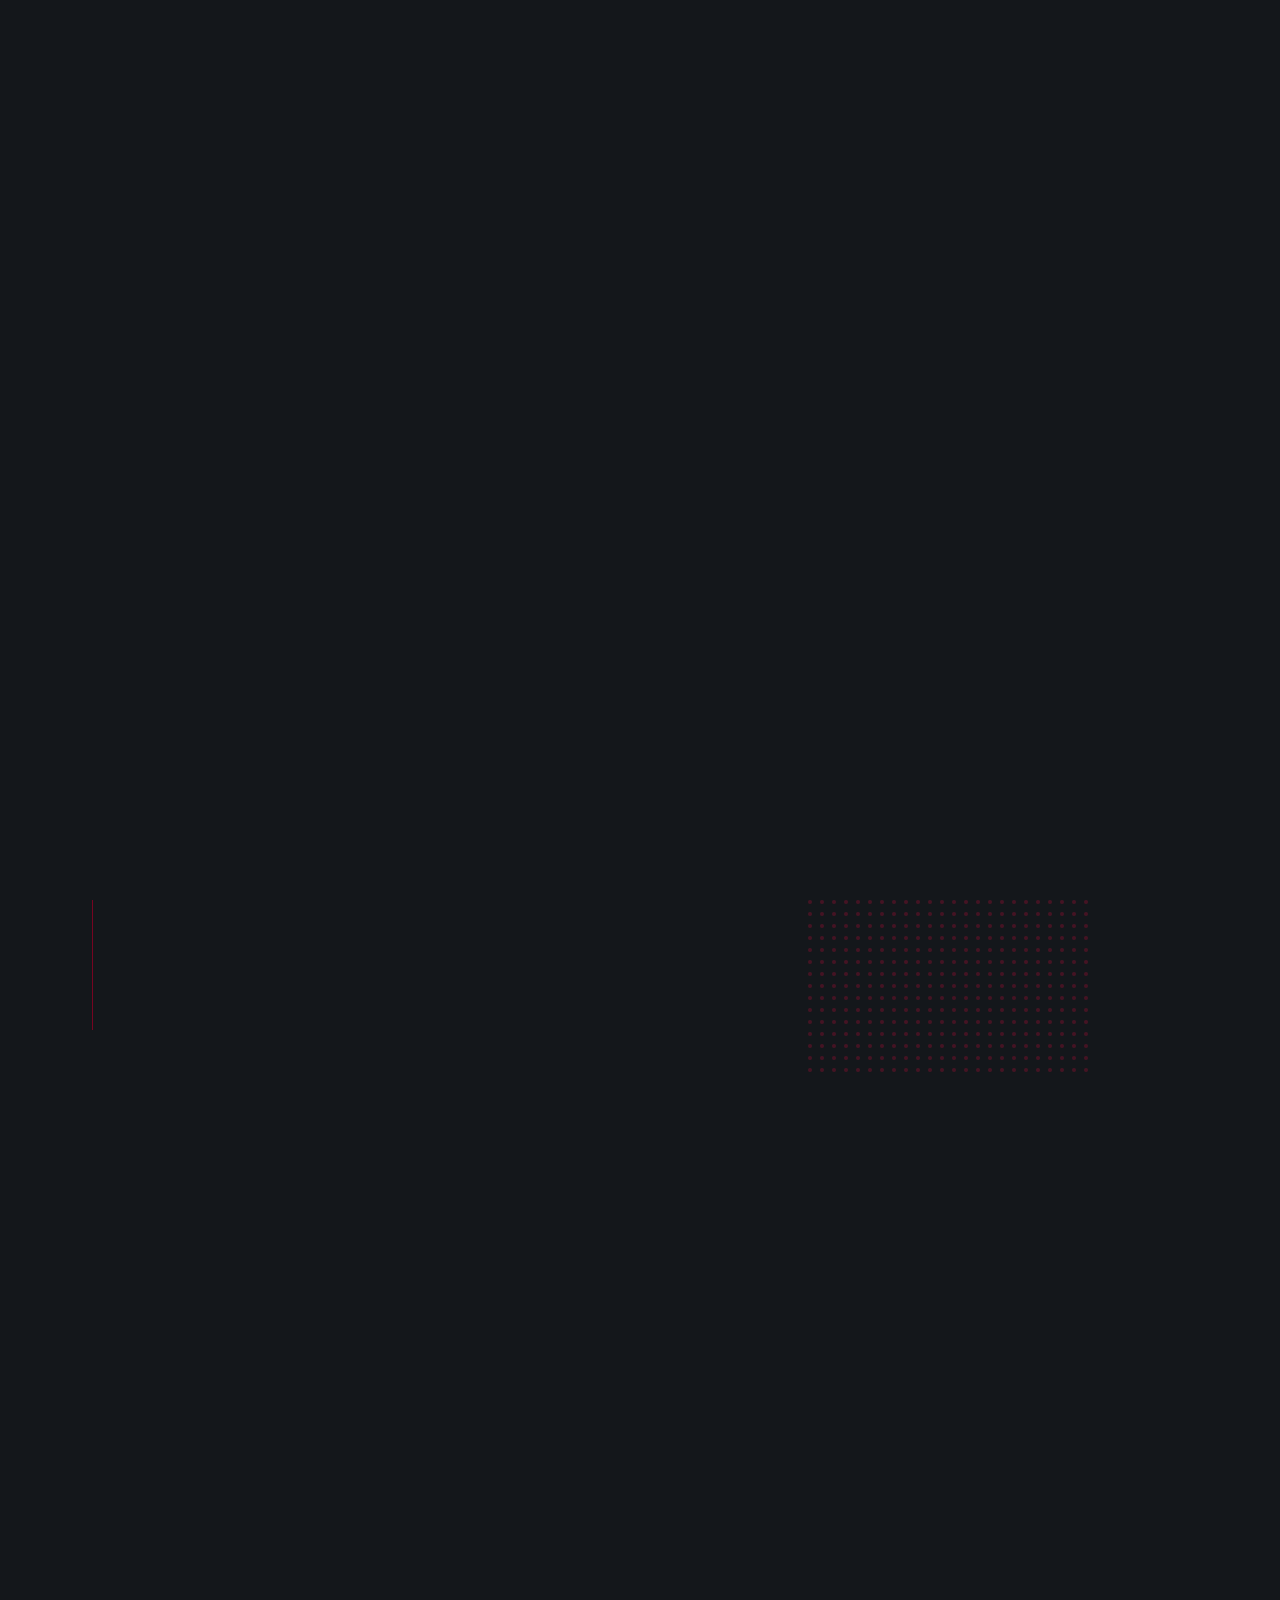
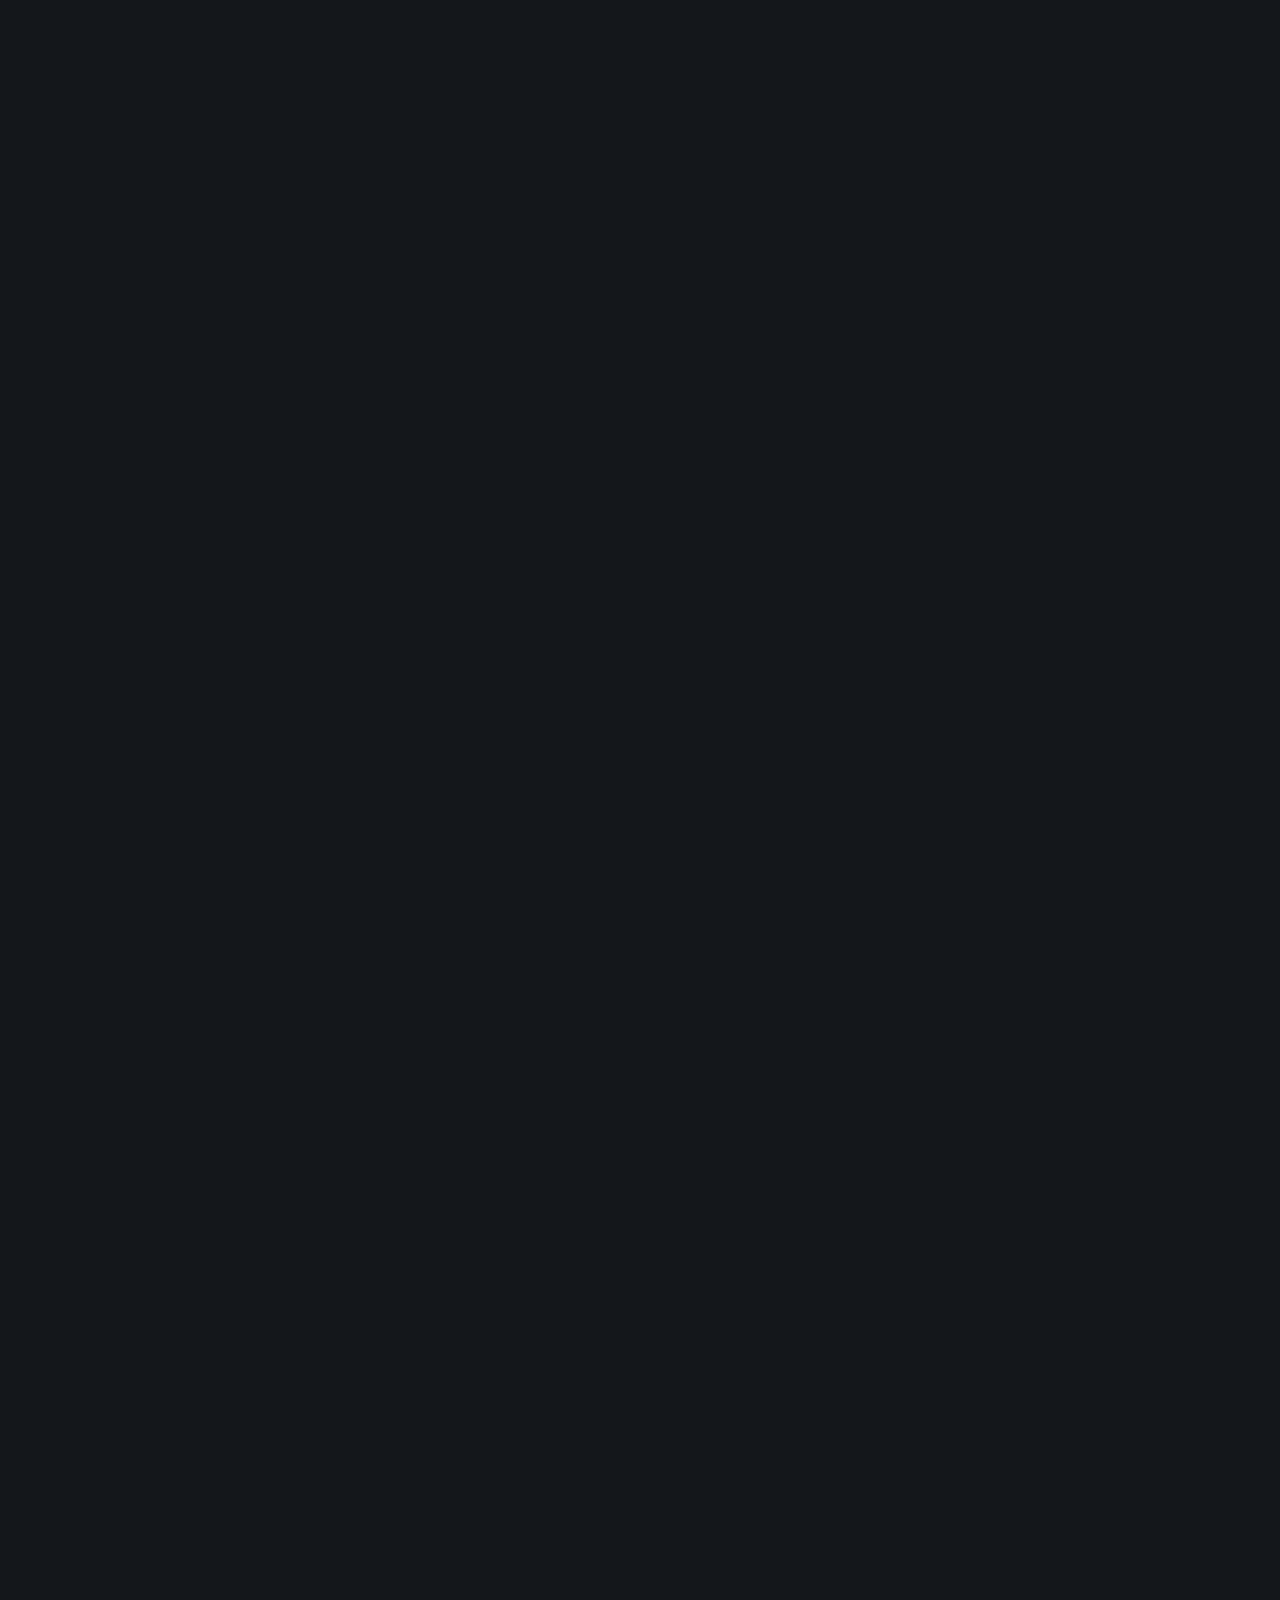
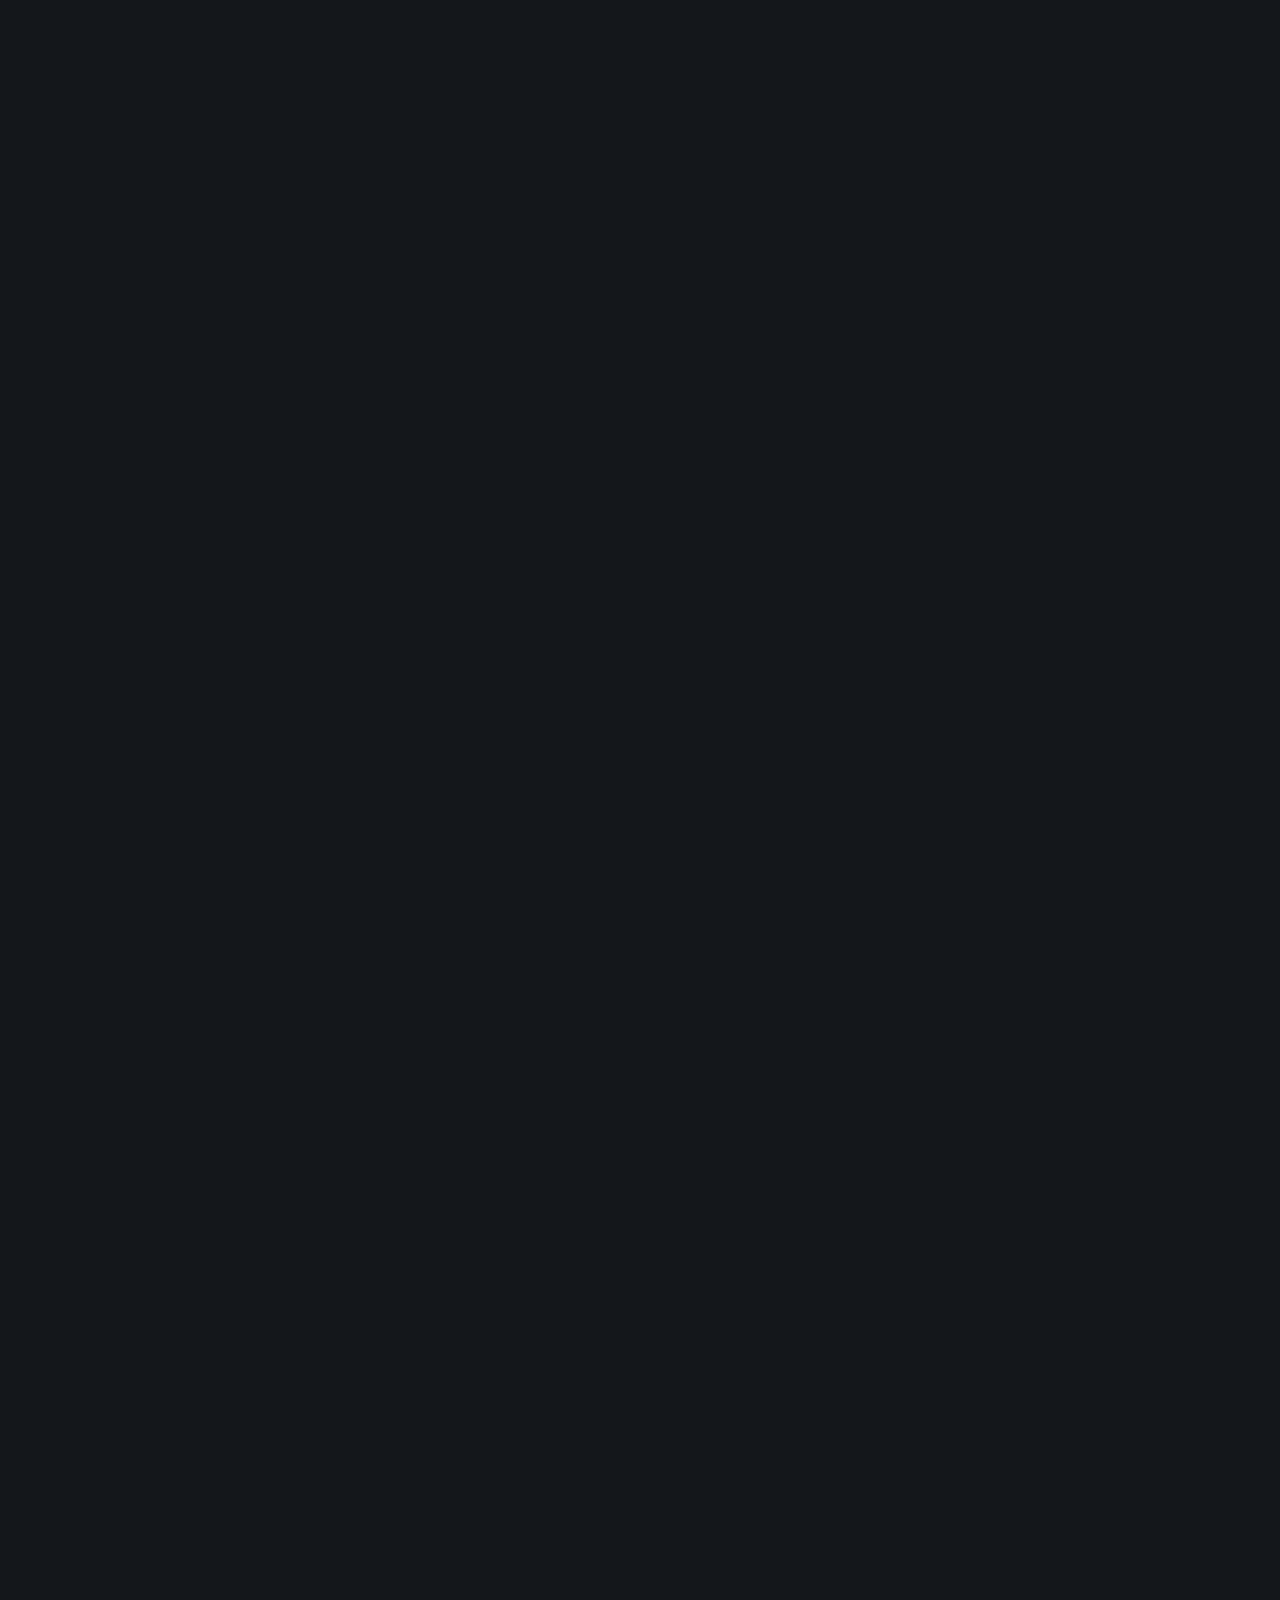
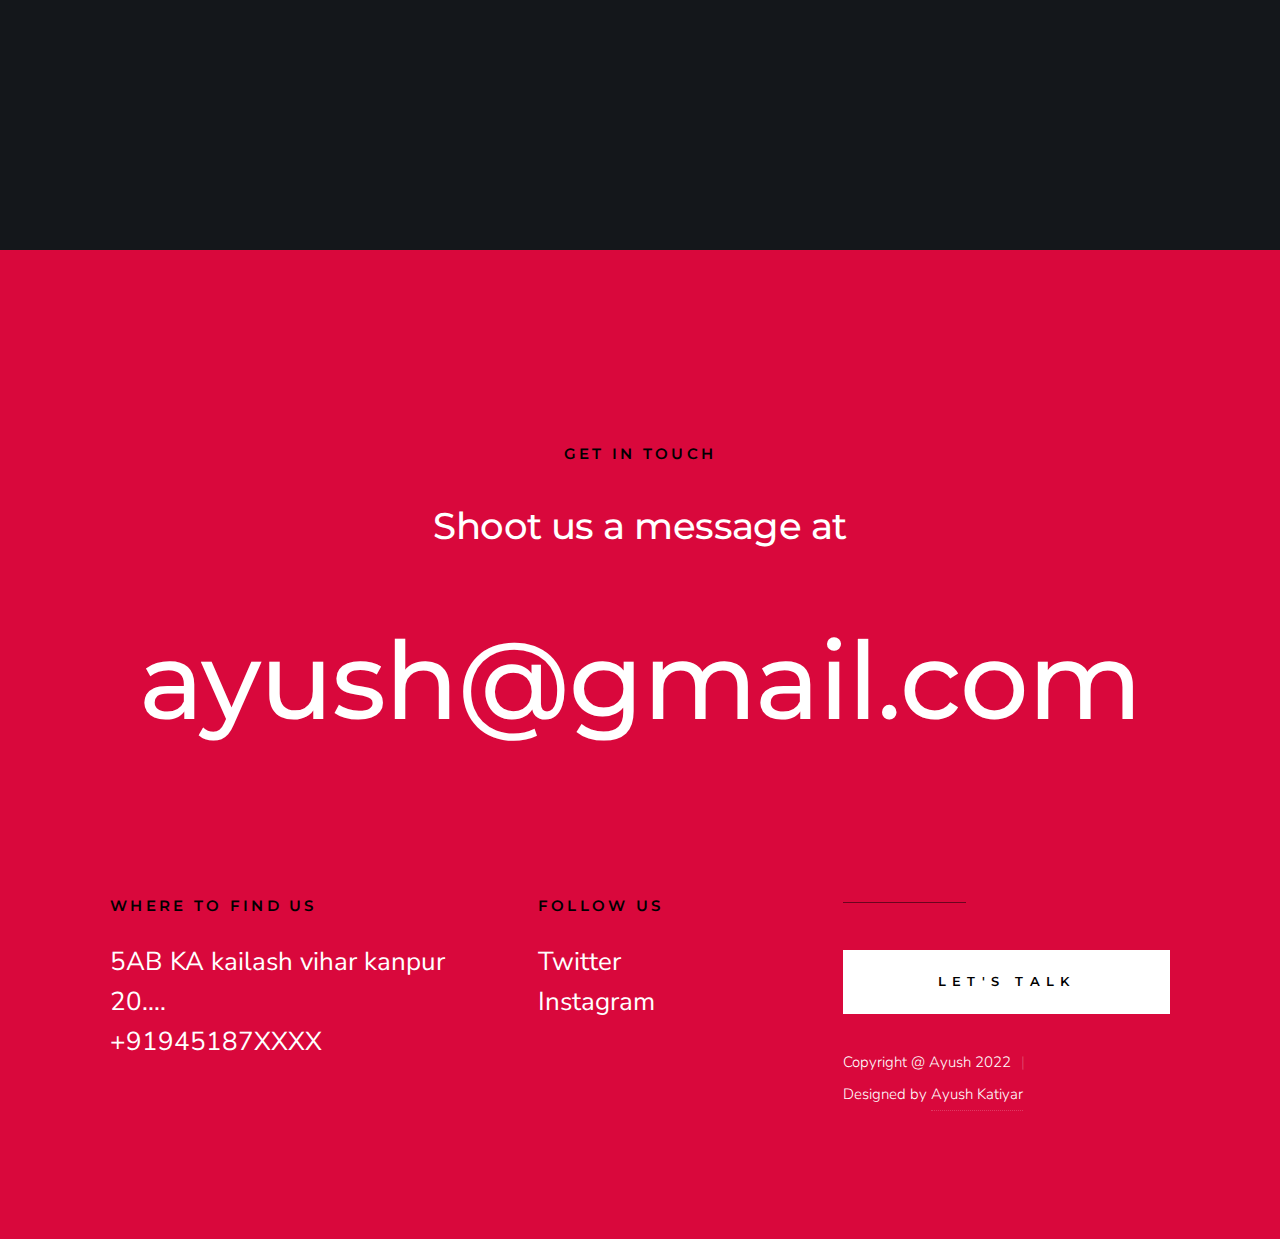
==== commit 0a4d653a: "flare" ====
--- a/index.html
+++ b/index.html
@@ -1,926 +1,463 @@
-<html lang="en" id="facebook" class="">
-
+<!DOCTYPE html>
+<html class="no-js" lang="en">
 <head>
-  <style data-merge-styles="true"></style>
-  <style data-merge-styles="true"></style>
-  <meta charset="utf-8">
-  <meta name="referrer" content="origin-when-crossorigin" id="meta_referrer">
-  <script
-    nonce="">function envFlush(a) { function b(b) { for (var c in a) b[c] = a[c] } window.requireLazy ? window.requireLazy(["Env"], b) : (window.Env = window.Env || {}, b(window.Env)) } envFlush({ "ajaxpipe_token": "AXj0rs6D1MvjuGPFB2E", "gk_instrument_object_url": true, "stack_trace_limit": 30, "timesliceBufferSize": 5000, "show_invariant_decoder": false, "compat_iframe_token": "AQ7O122pnU_dC_5xoX8", "isCQuick": false });</script>
-  <script
-    nonce="">(function (a) { function b(b) { if (!window.openDatabase) return; b.I_AM_INCOGNITO_AND_I_REALLY_NEED_WEBSQL = function (a, b, c, d) { return window.openDatabase(a, b, c, d) }; window.openDatabase = function () { throw new Error() } } b(a) })(this);</script>
-  <style nonce=""></style>
-  <script nonce="">__DEV__ = 0; CavalryLogger = false;</script><noscript>
-    <meta http-equiv="refresh"
-      content="0; URL=/?stype=lo&amp;jlou=AfetSvltcOjD39x3r4BPh4JSpmwc6NRM_-rOZUx93UDpWgStPCtjQl_Sn36wHOjKHBH9DagOehfaTzRSxTe5d0Y1MgCZlWAd_-qCtkRvE3tn-w&amp;smuh=23169&amp;lh=Ac9lkfLOOXFIRUmSvM0&amp;_fb_noscript=1" />
-  </noscript>
-  <link rel="manifest" id="MANIFEST_LINK" href="/data/manifest/" crossorigin="use-credentials">
-  <title id="pageTitle">Facebook – log in or sign up</title>
-  <meta property="og:site_name" content="Facebook">
-  <meta property="og:url"
-    content="https://www.facebook.com/?stype=lo&amp;jlou=AfetSvltcOjD39x3r4BPh4JSpmwc6NRM_-rOZUx93UDpWgStPCtjQl_Sn36wHOjKHBH9DagOehfaTzRSxTe5d0Y1MgCZlWAd_-qCtkRvE3tn-w&amp;smuh=23169&amp;lh=Ac9lkfLOOXFIRUmSvM0">
-  <meta property="og:image" content="https://www.facebook.com/images/fb_icon_325x325.png">
-  <meta property="og:locale" content="en_GB">
-  <link rel="alternate" media="only screen and (max-width: 640px)" href="https://m.facebook.com/">
-  <link rel="alternate" media="handheld" href="https://m.facebook.com/">
-  <meta name="description"
-    content="Log in to Facebook to start sharing and connecting with your friends, family and people you know.">
-  <script type="application/ld+json"
-    nonce="">{"\u0040context":"http:\/\/schema.org","\u0040type":"WebSite","name":"Facebook","url":"https:\/\/en-gb.facebook.com\/"}</script>
-  <link rel="canonical" href="https://www.facebook.com/">
-  <link rel="shortcut icon" href="https://static.xx.fbcdn.net/rsrc.php/yb/r/hLRJ1GG_y0J.ico">
-  <link type="text/css" rel="stylesheet"
-    href="https://static.xx.fbcdn.net/rsrc.php/v3/y_/l/0,cross/2VrMsj80116.css?_nc_x=Ij3Wp8lg5Kz"
-    data-bootloader-hash="7LXrCt0" crossorigin="anonymous">
-  <link type="text/css" rel="stylesheet"
-    href="https://static.xx.fbcdn.net/rsrc.php/v3/yU/l/0,cross/bE6eL8wGEel.css?_nc_x=Ij3Wp8lg5Kz"
-    data-bootloader-hash="13Ewqji" crossorigin="anonymous">
-  <link type="text/css" rel="stylesheet"
-    href="https://static.xx.fbcdn.net/rsrc.php/v3/y8/l/0,cross/YkNMzpd5dA-.css?_nc_x=Ij3Wp8lg5Kz"
-    data-bootloader-hash="DX2FdIh" crossorigin="anonymous">
-  <link type="text/css" rel="stylesheet"
-    href="https://static.xx.fbcdn.net/rsrc.php/v3/yS/l/0,cross/2vQr9XaGVSF.css?_nc_x=Ij3Wp8lg5Kz"
-    data-bootloader-hash="xNUAOrF" crossorigin="anonymous">
-  <link type="text/css" rel="stylesheet"
-    href="https://static.xx.fbcdn.net/rsrc.php/v3/yP/l/0,cross/9G0QiMzsgcI.css?_nc_x=Ij3Wp8lg5Kz"
-    data-bootloader-hash="782zFgM" crossorigin="anonymous">
-  <link type="text/css" rel="stylesheet"
-    href="https://static.xx.fbcdn.net/rsrc.php/v3/yY/l/0,cross/nxvWNvkbWd3.css?_nc_x=Ij3Wp8lg5Kz"
-    data-bootloader-hash="nsvZMRI" crossorigin="anonymous">
-  <link type="text/css" rel="stylesheet"
-    href="https://static.xx.fbcdn.net/rsrc.php/v3/y6/l/0,cross/W6qzFvzfRjr.css?_nc_x=Ij3Wp8lg5Kz"
-    data-bootloader-hash="qwLgRuS" crossorigin="anonymous">
-  <link type="text/css" rel="stylesheet"
-    href="https://static.xx.fbcdn.net/rsrc.php/v3/y5/l/0,cross/GI_EnPMB4l1.css?_nc_x=Ij3Wp8lg5Kz"
-    data-bootloader-hash="G7IO46j" crossorigin="anonymous">
-  <link type="text/css" rel="stylesheet"
-    href="https://static.xx.fbcdn.net/rsrc.php/v3/yg/l/0,cross/dXxCfWsLdRu.css?_nc_x=Ij3Wp8lg5Kz"
-    data-bootloader-hash="6qbw3PQ" crossorigin="anonymous">
-  <link type="text/css" rel="stylesheet"
-    href="https://static.xx.fbcdn.net/rsrc.php/v3/yj/l/0,cross/ngQqWueV191.css?_nc_x=Ij3Wp8lg5Kz"
-    data-bootloader-hash="DUNINsh" crossorigin="anonymous">
-  <link type="text/css" rel="stylesheet"
-    href="https://static.xx.fbcdn.net/rsrc.php/v3/yi/l/0,cross/uaRUZk18yNI.css?_nc_x=Ij3Wp8lg5Kz"
-    data-bootloader-hash="Yo2UzOh" crossorigin="anonymous">
-  <link type="text/css" rel="stylesheet"
-    href="https://static.xx.fbcdn.net/rsrc.php/v3/yq/l/0,cross/wnngIPUf36q.css?_nc_x=Ij3Wp8lg5Kz"
-    data-bootloader-hash="ytafZav" crossorigin="anonymous">
-  <link type="text/css" rel="stylesheet"
-    href="https://static.xx.fbcdn.net/rsrc.php/v3/yu/l/0,cross/FH6yWq0YCep.css?_nc_x=Ij3Wp8lg5Kz"
-    data-bootloader-hash="MpbOQAC" crossorigin="anonymous">
-  <script src="https://static.xx.fbcdn.net/rsrc.php/v3/yn/r/_DDxAn3nmvH.js?_nc_x=Ij3Wp8lg5Kz"
-    data-bootloader-hash="5PSPvQU" crossorigin="anonymous" nonce=""></script>
-  <script
-    nonce="">requireLazy(["HasteSupportData"], function (m) { m.handle({ "clpData": { "1814852": { "r": 1 }, "1838142": { "r": 1, "s": 1 }, "1949898": { "r": 1 }, "1848815": { "r": 10000, "s": 1 }, "1744178": { "r": 1, "s": 1 } }, "gkxData": { "676837": { "result": false, "hash": "AT4N8wBZA8ctCdHwr8Y" }, "708253": { "result": false, "hash": "AT5n4hBL3YTMnQWt7Pk" }, "996940": { "result": false, "hash": "AT7opYuEGy3sjG1aRQ0" }, "1224637": { "result": false, "hash": "AT7JRluWxuwDm3XzwUQ" }, "1263340": { "result": false, "hash": "AT5bwizWgDaFQudmLc4" }, "676920": { "result": true, "hash": "AT497IX4gOFG8gZer20" }, "1073500": { "result": false, "hash": "AT7aJmfnqWyioxOOvt8" }, "1167394": { "result": false, "hash": "AT7BpN-tlUPwbIIFWGQ" }, "1857581": { "result": false, "hash": "AT5yTxGMp6le0PAtRic" }, "2772": { "result": false, "hash": "AT5Eu244WIce7iwq9BE" }, "3752": { "result": false, "hash": "AT6eS5UTkkMp_xbPn-c" }, "3831": { "result": false, "hash": "AT4W23lQ0XxAZniMEB0" }, "4075": { "result": false, "hash": "AT4_ZQi0sTjSt-RxOKY" }, "8126": { "result": false, "hash": "AT4U7qG06p9sF6u8uuo" }, "676838": { "result": false, "hash": "AT6nN1ehT9yq-2q6z6I" }, "1217157": { "result": false, "hash": "AT6B7YmllOsArnK6rjI" }, "1554827": { "result": false, "hash": "AT7zueGLhGo0cT5xsDM" }, "1738486": { "result": false, "hash": "AT4cX37oQco6DwhUYW0" } }, "qplData": { "7758": { "r": 1 } } }) }); requireLazy(["TimeSliceImpl", "ServerJS"], function (TimeSlice, ServerJS) { (new ServerJS()).handle({ "define": [["URLFragmentPreludeConfig", [], { "hashtagRedirect": true, "fragBlacklist": ["nonce", "access_token", "oauth_token", "xs", "checkpoint_data", "code"] }, 137], ["CometPersistQueryParams", [], { "relative": {}, "domain": {} }, 6231], ["CookieDomain", [], { "domain": "facebook.com" }, 6421], ["CurrentAdAccountInitialData", [], { "AD_ACCOUNT_ID": null }, 6828], ["BootloaderConfig", [], { "deferBootloads": false, "jsRetries": [200, 500], "jsRetryAbortNum": 2, "jsRetryAbortTime": 5, "silentDups": false, "hypStep4": false, "phdOn": false, "btCutoffIndex": 2522, "translationRetries": [200, 500], "translationRetryAbortNum": 3, "translationRetryAbortTime": 50 }, 329], ["CSSLoaderConfig", [], { "timeout": 5000, "modulePrefix": "BLCSS:", "loadEventSupported": true }, 619], ["CookieCoreConfig", [], { "c_user": { "s": "None" }, "cppo": { "t": 86400, "s": "None" }, "dpr": { "t": 604800, "s": "None" }, "fbl_ci": { "t": 31536000, "s": "None" }, "fbl_cs": { "t": 31536000, "s": "None" }, "fbl_st": { "t": 31536000, "s": "Strict" }, "i_user": { "s": "None" }, "locale": { "t": 604800, "s": "None" }, "m_ls": { "t": 158284800, "s": "None" }, "m_pixel_ratio": { "t": 604800, "s": "None" }, "noscript": { "s": "None" }, "presence": { "t": 2592000, "s": "None" }, "sfau": { "s": "None" }, "usida": { "s": "None" }, "vpd": { "t": 5184000, "s": "Lax" }, "wd": { "t": 604800, "s": "Lax" }, "x-referer": { "s": "None" }, "x-src": { "t": 1, "s": "None" } }, 2104], ["CurrentCommunityInitialData", [], {}, 490], ["CurrentEnvironment", [], { "facebookdotcom": true, "messengerdotcom": false, "workplacedotcom": false, "instagramdotcom": false }, 827], ["CurrentUserInitialData", [], { "ACCOUNT_ID": "0", "USER_ID": "0", "NAME": "", "SHORT_NAME": null, "IS_BUSINESS_PERSON_ACCOUNT": false, "HAS_SECONDARY_BUSINESS_PERSON": false, "IS_FACEBOOK_WORK_ACCOUNT": false, "IS_MESSENGER_ONLY_USER": false, "IS_DEACTIVATED_ALLOWED_ON_MESSENGER": false, "IS_MESSENGER_CALL_GUEST_USER": false, "IS_WORK_MESSENGER_CALL_GUEST_USER": false, "IS_WORKROOMS_USER": false, "APP_ID": "256281040558", "IS_BUSINESS_DOMAIN": false }, 270], ["DTSGInitialData", [], {}, 258], ["ISB", [], {}, 330], ["LSD", [], { "token": "AVp4fiMfg5A" }, 323], ["ServerNonce", [], { "ServerNonce": "mITHvhQ56lY8-y4_gULjC2" }, 141], ["SiteData", [], { "server_revision": 1006477986, "client_revision": 1006477986, "tier": "", "push_phase": "C3", "pkg_cohort": "BP:DEFAULT", "haste_session": "19292.BP:DEFAULT.2.0.0.0.0", "pr": 1.5, "haste_site": "www", "manifest_base_uri": "https:\/\/static.xx.fbcdn.net", "manifest_origin": null, "be_one_ahead": false, "is_rtl": false, "is_comet": false, "is_experimental_tier": false, "is_jit_warmed_up": true, "hsi": "7159262702041744036", "semr_host_bucket": "5", "bl_hash_version": 2, "skip_rd_bl": true, "comet_env": 0, "wbloks_env": false, "spin": 4, "__spin_r": 1006477986, "__spin_b": "trunk", "__spin_t": 1666895743, "vip": "2a03:2880:f137:83:face:b00c:0:25de" }, 317], ["SprinkleConfig", [], { "param_name": "jazoest", "version": 2, "should_randomize": false }, 2111], ["UserAgentData", [], { "browserArchitecture": "64", "browserFullVersion": "106.0.0.0", "browserMinorVersion": 0, "browserName": "Chrome", "browserVersion": 106, "deviceName": "Unknown", "engineName": "WebKit", "engineVersion": "537.36", "platformArchitecture": "64", "platformName": "Windows", "platformVersion": "10", "platformFullVersion": "10" }, 527], ["PromiseUsePolyfillSetImmediateGK", [], { "www_always_use_polyfill_setimmediate": false }, 2190], ["KSConfig", [], { "killed": { "__set": ["MLHUB_FLOW_AUTOREFRESH_SEARCH", "NEKO_DISABLE_CREATE_FOR_SAP", "EO_DISABLE_SYSTEM_SERIAL_NUMBER_FREE_TYPING_IN_CPE_NON_CLIENT", "MOBILITY_KILL_OLD_VISIBILITY_POSITION_SETTING", "WORKPLACE_DISPLAY_TEXT_EVIDENCE_REPORTING", "BUSINESS_INVITE_FLOW_WITH_SELLER_PROFILE", "BUY_AT_UI_LINE_DELETE", "BUSINESS_GRAPH_SETTING_APP_ASSIGNED_USERS_NEW_API", "BUSINESS_GRAPH_SETTING_BU_ASSIGNED_USERS_NEW_API", "BUSINESS_GRAPH_SETTING_ESG_ASSIGNED_USERS_NEW_API", "BUSINESS_GRAPH_SETTING_PRODUCT_CATALOG_ASSIGNED_USERS_NEW_API", "BUSINESS_GRAPH_SETTING_SESG_ASSIGNED_USERS_NEW_API", "BUSINESS_GRAPH_SETTING_WABA_ASSIGNED_USERS_NEW_API", "ADS_PLACEMENT_FIX_PUBLISHER_PLATFORMS_MUTATION", "FORCE_FETCH_BOOSTED_COMPONENT_AFTER_ADS_CREATION", "VIDEO_DIMENSIONS_FROM_PLAYER_IN_UPLOAD_DIALOG", "SNIVY_GROUP_BY_EVENT_TRACE_ID_AND_NAME", "ADS_STORE_VISITS_METRICS_DEPRECATION", "AD_DRAFT_ENABLE_SYNCRHONOUS_FRAGMENT_VALIDATION", "SEPARATE_MESSAGING_COMACTIVITY_PAGE_PERMS", "LAB_NET_NEW_UI_RELEASE", "POCKET_MONSTERS_CREATE", "POCKET_MONSTERS_DELETE", "SRT_BANZAI_SRT_CORE_LOGGER", "SRT_BANZAI_SRT_MAIN_LOGGER", "WORKPLACE_PLATFORM_SECURE_APPS_MAILBOXES", "POCKET_MONSTERS_UPDATE_NAME", "IC_DISABLE_MERGE_TOOL_FEED_CHECK_FOR_REPLACE_SCHEDULE", "ADS_EPD_IMPACTED_ADVERTISER_MIGRATE_XCONTROLLER", "RECRUITING_CANDIDATE_PORTAL_ACCOUNT_DELETION_CARD", "BIZ_INBOX_POP_UP_TIP_NAVIGATION_BUG_FIX", "SRT_REVIEW_DISABLE_FELLOWSHIP_REVIEW", "EO_STORE_HOME_PAGE_COVID19_BANNER"] }, "ko": { "__set": ["3OsLvnSHNTt", "1G7wJ6bJt9K", "9NpkGYwzrPG", "3oh5Mw86USj", "8NAceEy9JZo", "7FOIzos6XJX", "rf8JEPGgOi", "4j36SVzvP3w", "4NSq3ZC4ScE", "53gCxKq281G", "3yzzwBY7Npj", "1onzIv0jH6H", "8PlKuowafe8", "1ntjZ2zgf03", "4SIH2GRVX5W", "2dhqRnqXGLQ", "2WgiNOrHVuC", "amKHb4Cw4WI", "8rDvN9vWdAK", "5BdzWGmfvrA", "DDZhogI19W", "acrJTh9WGdp", "1oOE64fL4wO", "9Gd8qgRxn8z", "MPMaqnqZ9c", "5XCz1h9Iaw3", "7r6mSP7ofr2", "6DGPLrRdyts", "aWxCyi1sEC7", "9kCSDzzr8fu", "awYA7fn2Bse", "aBMlJ8QRPWE", "Fl3bH3ozLe"] } }, 2580], ["JSErrorLoggingConfig", [], { "appId": 256281040558, "extra": [], "reportInterval": 50, "sampleWeight": null, "sampleWeightKey": "__jssesw", "projectBlocklist": [] }, 2776], ["DataStoreConfig", [], { "expandoKey": "__FB_STORE", "useExpando": true }, 2915], ["CookieCoreLoggingConfig", [], { "maximumIgnorableStallMs": 16.67, "sampleRate": 9.7e-5, "sampleRateClassic": 1.0e-10, "sampleRateFastStale": 1.0e-8 }, 3401], ["ImmediateImplementationExperiments", [], { "prefer_message_channel": true }, 3419], ["DTSGInitData", [], { "token": "", "async_get_token": "" }, 3515], ["UriNeedRawQuerySVConfig", [], { "uris": ["dms.netmng.com", "doubleclick.net", "r.msn.com", "watchit.sky.com", "graphite.instagram.com", "www.kfc.co.th", "learn.pantheon.io", "www.landmarkshops.in", "www.ncl.com", "s0.wp.com", "www.tatacliq.com", "bs.serving-sys.com", "kohls.com", "lazada.co.th", "xg4ken.com", "technopark.ru", "officedepot.com.mx", "bestbuy.com.mx", "booking.com", "nibio.no"] }, 3871], ["InitialCookieConsent", [], { "deferCookies": false, "initialConsent": { "__set": [1, 2] }, "noCookies": false, "shouldShowCookieBanner": false }, 4328], ["TrustedTypesConfig", [], { "useTrustedTypes": false, "reportOnly": false }, 4548], ["WebConnectionClassServerGuess", [], { "connectionClass": "GOOD" }, 4705], ["CometAltpayJsSdkIframeAllowedDomains", [], { "allowed_domains": ["https:\/\/live.adyen.com", "https:\/\/integration-facebook.payu.in", "https:\/\/facebook.payulatam.com", "https:\/\/secure.payu.com", "https:\/\/facebook.dlocal.com", "https:\/\/buy2.boku.com"] }, 4920], ["BootloaderEndpointConfig", [], { "debugNoBatching": false, "endpointURI": "https:\/\/www.facebook.com\/ajax\/bootloader-endpoint\/" }, 5094], ["CookieConsentIFrameConfig", [], { "consent_param": "FQAREhIA.ARZTLabnFATRh4WJgA0ntCN7H3ifupRG2sEeafVRlWxML6F8", "allowlisted_iframes": [] }, 5540], ["BigPipeExperiments", [], { "link_images_to_pagelets": false, "enable_bigpipe_plugins": false }, 907], ["IntlVariationHoldout", [], { "disable_variation": false }, 6533], ["AsyncRequestConfig", [], { "retryOnNetworkError": "1", "useFetchStreamAjaxPipeTransport": false }, 328], ["FbtQTOverrides", [], { "overrides": {} }, 551], ["FbtResultGK", [], { "shouldReturnFbtResult": true, "inlineMode": "NO_INLINE" }, 876], ["IntlPhonologicalRules", [], { "meta": { "\/_B\/": "([.,!?\\s]|^)", "\/_E\/": "([.,!?\\s]|$)" }, "patterns": { "\/\u0001(.*)('|&#039;)s\u0001(?:'|&#039;)s(.*)\/": "\u0001$1$2s\u0001$3", "\/_\u0001([^\u0001]*)\u0001\/": "javascript" } }, 1496], ["IntlViewerContext", [], { "GENDER": 3, "regionalLocale": null }, 772], ["NumberFormatConfig", [], { "decimalSeparator": ".", "numberDelimiter": ",", "minDigitsForThousandsSeparator": 4, "standardDecimalPatternInfo": { "primaryGroupSize": 3, "secondaryGroupSize": 3 }, "numberingSystemData": null }, 54], ["SessionNameConfig", [], { "seed": "1u8e" }, 757], ["ZeroCategoryHeader", [], {}, 1127], ["ZeroRewriteRules", [], { "rewrite_rules": {}, "whitelist": { "\/hr\/r": 1, "\/hr\/p": 1, "\/zero\/unsupported_browser\/": 1, "\/zero\/policy\/optin": 1, "\/zero\/optin\/write\/": 1, "\/zero\/optin\/legal\/": 1, "\/zero\/optin\/free\/": 1, "\/about\/privacy\/": 1, "\/about\/privacy\/update\/": 1, "\/privacy\/explanation\/": 1, "\/zero\/toggle\/welcome\/": 1, "\/zero\/toggle\/nux\/": 1, "\/zero\/toggle\/settings\/": 1, "\/fup\/interstitial\/": 1, "\/work\/landing": 1, "\/work\/login\/": 1, "\/work\/email\/": 1, "\/ai.php": 1, "\/js_dialog_resources\/dialog_descriptions_android.json": 0, "\/connect\/jsdialog\/MPlatformAppInvitesJSDialog\/": 0, "\/connect\/jsdialog\/MPlatformOAuthShimJSDialog\/": 0, "\/connect\/jsdialog\/MPlatformLikeJSDialog\/": 0, "\/qp\/interstitial\/": 1, "\/qp\/action\/redirect\/": 1, "\/qp\/action\/close\/": 1, "\/zero\/support\/ineligible\/": 1, "\/zero_balance_redirect\/": 1, "\/zero_balance_redirect": 1, "\/zero_balance_redirect\/l\/": 1, "\/l.php": 1, "\/lsr.php": 1, "\/ajax\/dtsg\/": 1, "\/checkpoint\/block\/": 1, "\/exitdsite": 1, "\/zero\/balance\/pixel\/": 1, "\/zero\/balance\/": 1, "\/zero\/balance\/carrier_landing\/": 1, "\/zero\/flex\/logging\/": 1, "\/tr": 1, "\/tr\/": 1, "\/sem_campaigns\/sem_pixel_test\/": 1, "\/bookmarks\/flyout\/body\/": 1, "\/zero\/subno\/": 1, "\/confirmemail.php": 1, "\/policies\/": 1, "\/mobile\/internetdotorg\/classifier\/": 1, "\/zero\/dogfooding": 1, "\/xti.php": 1, "\/zero\/fblite\/config\/": 1, "\/hr\/zsh\/wc\/": 1, "\/ajax\/bootloader-endpoint\/": 1, "\/mobile\/zero\/carrier_page\/": 1, "\/mobile\/zero\/carrier_page\/education_page\/": 1, "\/mobile\/zero\/carrier_page\/feature_switch\/": 1, "\/mobile\/zero\/carrier_page\/settings_page\/": 1, "\/aloha_check_build": 1, "\/upsell\/zbd\/softnudge\/": 1, "\/mobile\/zero\/af_transition\/": 1, "\/mobile\/zero\/af_transition\/action\/": 1, "\/mobile\/zero\/freemium\/": 1, "\/mobile\/zero\/freemium\/redirect\/": 1, "\/mobile\/zero\/freemium\/zero_fup\/": 1, "\/privacy\/policy\/": 1, "\/privacy\/center\/": 1, "\/data\/manifest\/": 1, "\/4oh4.php": 1, "\/autologin.php": 1, "\/birthday_help.php": 1, "\/checkpoint\/": 1, "\/contact-importer\/": 1, "\/cr.php": 1, "\/legal\/terms\/": 1, "\/login.php": 1, "\/login\/": 1, "\/mobile\/account\/": 1, "\/n\/": 1, "\/remote_test_device\/": 1, "\/upsell\/buy\/": 1, "\/upsell\/buyconfirm\/": 1, "\/upsell\/buyresult\/": 1, "\/upsell\/promos\/": 1, "\/upsell\/continue\/": 1, "\/upsell\/h\/promos\/": 1, "\/upsell\/loan\/learnmore\/": 1, "\/upsell\/purchase\/": 1, "\/upsell\/promos\/upgrade\/": 1, "\/upsell\/buy_redirect\/": 1, "\/upsell\/loan\/buyconfirm\/": 1, "\/upsell\/loan\/buy\/": 1, "\/upsell\/sms\/": 1, "\/wap\/a\/channel\/reconnect.php": 1, "\/wap\/a\/nux\/wizard\/nav.php": 1, "\/wap\/appreg.php": 1, "\/wap\/birthday_help.php": 1, "\/wap\/c.php": 1, "\/wap\/confirmemail.php": 1, "\/wap\/cr.php": 1, "\/wap\/login.php": 1, "\/wap\/r.php": 1, "\/zero\/datapolicy": 1, "\/a\/timezone.php": 1, "\/a\/bz": 1, "\/bz\/reliability": 1, "\/r.php": 1, "\/mr\/": 1, "\/reg\/": 1, "\/registration\/log\/": 1, "\/terms\/": 1, "\/f123\/": 1, "\/expert\/": 1, "\/experts\/": 1, "\/terms\/index.php": 1, "\/terms.php": 1, "\/srr\/": 1, "\/msite\/redirect\/": 1, "\/fbs\/pixel\/": 1, "\/contactpoint\/preconfirmation\/": 1, "\/contactpoint\/cliff\/": 1, "\/contactpoint\/confirm\/submit\/": 1, "\/contactpoint\/confirmed\/": 1, "\/contactpoint\/login\/": 1, "\/preconfirmation\/contactpoint_change\/": 1, "\/help\/contact\/": 1, "\/survey\/": 1, "\/upsell\/loyaltytopup\/accept\/": 1, "\/settings\/": 1, "\/lite\/": 1, "\/zero_status_update\/": 1, "\/operator_store\/": 1, "\/upsell\/": 1, "\/wifiauth\/login\/": 1 } }, 1478], ["IntlNumberTypeConfig", [], { "impl": "if (n === 1) { return IntlVariations.NUMBER_ONE; } else { return IntlVariations.NUMBER_OTHER; }" }, 3405], ["ServerTimeData", [], { "serverTime": 1666895743241, "timeOfRequestStart": 1666895743194.8, "timeOfResponseStart": 1666895743194.8 }, 5943], ["AnalyticsCoreData", [], { "device_id": "$^|AcbZTDM5DzqrO7TEzJ-dK0JePnxOoeQk25eTWHDvOd9A4e2E6XXSG0uIl_cqTXfWrw8sexk1A-EGRNhONIre0GirasMbmpErGS2MQI-dPo6pqp8HVfQ0XHzytJIg54Pj92P8FwGru62S9u2_v1zqH1850iWZJLZ7_Q|fd.AcZZKo01I-JdUVQ97lbW0Zer1PKGLb1ieRbbrwpFnOgeThfsCXOUHkLgKcgGutfy4JQBNLbqDgh2KteEl5wCVv7t", "app_id": "256281040558", "enable_bladerunner": false, "enable_ack": true, "push_phase": "C3", "enable_observer": false, "enable_dataloss_timer": false, "enable_fallback_for_br": true, "fix_br_init_rc": false, "queue_activation_experiment": true, "max_delay_br_queue": 60000, "max_delay_br_queue_immediate": 3 }, 5237], ["cr:696703", [], { "__rc": [null, "Aa3AWBRSBc0Afa4tV_dK9OsSEKQTMS_9IZpzXM9rWU4Q24YMbFwwLxh81bhUyYB_l811e4rGdqDHMv6FUrpbN_AXuvI"] }, -1], ["cr:708886", ["EventProfilerImpl"], { "__rc": ["EventProfilerImpl", "Aa3AWBRSBc0Afa4tV_dK9OsSEKQTMS_9IZpzXM9rWU4Q24YMbFwwLxh81bhUyYB_l811e4rGdqDHMv6FUrpbN_AXuvI"] }, -1], ["cr:717822", ["TimeSliceImpl"], { "__rc": ["TimeSliceImpl", "Aa3AWBRSBc0Afa4tV_dK9OsSEKQTMS_9IZpzXM9rWU4Q24YMbFwwLxh81bhUyYB_l811e4rGdqDHMv6FUrpbN_AXuvI"] }, -1], ["cr:806696", ["clearTimeoutBlue"], { "__rc": ["clearTimeoutBlue", "Aa3AWBRSBc0Afa4tV_dK9OsSEKQTMS_9IZpzXM9rWU4Q24YMbFwwLxh81bhUyYB_l811e4rGdqDHMv6FUrpbN_AXuvI"] }, -1], ["cr:807042", ["setTimeoutBlue"], { "__rc": ["setTimeoutBlue", "Aa3AWBRSBc0Afa4tV_dK9OsSEKQTMS_9IZpzXM9rWU4Q24YMbFwwLxh81bhUyYB_l811e4rGdqDHMv6FUrpbN_AXuvI"] }, -1], ["cr:896462", ["setIntervalAcrossTransitionsBlue"], { "__rc": ["setIntervalAcrossTransitionsBlue", "Aa3AWBRSBc0Afa4tV_dK9OsSEKQTMS_9IZpzXM9rWU4Q24YMbFwwLxh81bhUyYB_l811e4rGdqDHMv6FUrpbN_AXuvI"] }, -1], ["cr:986633", ["setTimeoutAcrossTransitionsBlue"], { "__rc": ["setTimeoutAcrossTransitionsBlue", "Aa3AWBRSBc0Afa4tV_dK9OsSEKQTMS_9IZpzXM9rWU4Q24YMbFwwLxh81bhUyYB_l811e4rGdqDHMv6FUrpbN_AXuvI"] }, -1], ["cr:1003267", ["clearIntervalBlue"], { "__rc": ["clearIntervalBlue", "Aa3AWBRSBc0Afa4tV_dK9OsSEKQTMS_9IZpzXM9rWU4Q24YMbFwwLxh81bhUyYB_l811e4rGdqDHMv6FUrpbN_AXuvI"] }, -1], ["cr:1183579", ["InlineFbtResultImpl"], { "__rc": ["InlineFbtResultImpl", "Aa3AWBRSBc0Afa4tV_dK9OsSEKQTMS_9IZpzXM9rWU4Q24YMbFwwLxh81bhUyYB_l811e4rGdqDHMv6FUrpbN_AXuvI"] }, -1], ["cr:925100", ["RunBlue"], { "__rc": ["RunBlue", "Aa3AWBRSBc0Afa4tV_dK9OsSEKQTMS_9IZpzXM9rWU4Q24YMbFwwLxh81bhUyYB_l811e4rGdqDHMv6FUrpbN_AXuvI"] }, -1], ["cr:729414", ["VisualCompletion"], { "__rc": ["VisualCompletion", "Aa107Kn6iB9FSPCSIUdZkLTzaF-_PEyHAosukcytccCHmnNxhoKtYjJSgO4AdvALp3MLjw7LBaVwjYCUSWUnDtlU"] }, -1], ["cr:1094907", [], { "__rc": [null, "Aa2JqqNX2jUoiSjorMie5iApd59XDW2IleCX4ImGd7RJY93m42gX-Wq-l5GdQPczRIxo81GxifoJT793canrj3s"] }, -1], ["EventConfig", [], { "sampling": { "bandwidth": 0, "play": 0, "playing": 0, "progress": 0, "pause": 0, "ended": 0, "seeked": 0, "seeking": 0, "waiting": 0, "loadedmetadata": 0, "canplay": 0, "selectionchange": 0, "change": 0, "timeupdate": 0, "adaptation": 0, "focus": 0, "blur": 0, "load": 0, "error": 0, "message": 0, "abort": 0, "storage": 0, "scroll": 200000, "mousemove": 20000, "mouseover": 10000, "mouseout": 10000, "mousewheel": 1, "MSPointerMove": 10000, "keydown": 0.1, "click": 0.02, "mouseup": 0.02, "__100ms": 0.001, "__default": 5000, "__min": 100, "__interactionDefault": 200, "__eventDefault": 100000 }, "page_sampling_boost": 1, "interaction_regexes": {}, "interaction_boost": {}, "event_types": {}, "manual_instrumentation": false, "profile_eager_execution": false, "disable_heuristic": true, "disable_event_profiler": false }, 1726], ["AdsInterfacesSessionConfig", [], {}, 2393], ["IntlCurrentLocale", [], { "code": "en_GB" }, 5954], ["USIDMetadata", [], { "browser_id": "?", "tab_id": "", "page_id": "Prkfczj117akhg", "transition_id": 0, "version": 6 }, 5888], ["cr:686", [], { "__rc": [null, "Aa0MZwrq60ahsV1OeMKqYH6siUfo9AQzJQFHoP6GUhdqsAo1o95q81msg_UVOPpFJcM02GB_U3maWLecmUWAcUDz"] }, -1], ["cr:1984081", [], { "__rc": [null, "Aa3b6cCbOuIY7C6RFc_SJOuWMBSU2RRFNJkZiufbogiUTMw-HoPunuzFlKACbpN2q2ByxPwQFdrXk02Gg1NFKLhFbfO1"] }, -1]], "require": [["markJSEnabled"], ["lowerDomain"], ["URLFragmentPrelude"], ["Primer"], ["BigPipe"], ["Bootloader"], ["TimeSlice"], ["AsyncRequest"], ["BanzaiScuba_DEPRECATED"], ["VisualCompletionGating"], ["FbtLogging"], ["IntlQtEventFalcoEvent"], ["RequireDeferredReference", "unblock", [], [["AsyncRequest", "BanzaiScuba_DEPRECATED", "VisualCompletionGating", "FbtLogging", "IntlQtEventFalcoEvent"], "sd"]], ["RequireDeferredReference", "unblock", [], [["AsyncRequest", "BanzaiScuba_DEPRECATED", "VisualCompletionGating", "FbtLogging", "IntlQtEventFalcoEvent"], "css"]]] }); });</script>
-  <link href="https://static.xx.fbcdn.net/rsrc.php/v3/yH/r/aBOwjznl0md.js?_nc_x=Ij3Wp8lg5Kz" rel="preload" as="script"
-    crossorigin="anonymous">
-  <script src="https://static.xx.fbcdn.net/rsrc.php/v3/yH/r/aBOwjznl0md.js?_nc_x=Ij3Wp8lg5Kz" async=""
-    crossorigin="anonymous" data-bootloader-hash-client="/WpYxMO"></script>
-  <link href="https://static.xx.fbcdn.net/rsrc.php/v3/yl/r/ox7GXCmDf8R.js?_nc_x=Ij3Wp8lg5Kz" rel="preload" as="script"
-    crossorigin="anonymous">
-  <script src="https://static.xx.fbcdn.net/rsrc.php/v3/yl/r/ox7GXCmDf8R.js?_nc_x=Ij3Wp8lg5Kz" async=""
-    crossorigin="anonymous" data-bootloader-hash-client="8zbEZtu"></script>
-  <link href="https://static.xx.fbcdn.net/rsrc.php/v3/yX/r/lwJdNrJ0mJk.js?_nc_x=Ij3Wp8lg5Kz" rel="preload" as="script"
-    crossorigin="anonymous">
-  <script src="https://static.xx.fbcdn.net/rsrc.php/v3/yX/r/lwJdNrJ0mJk.js?_nc_x=Ij3Wp8lg5Kz" async=""
-    crossorigin="anonymous" data-bootloader-hash-client="jTXdH3e"></script>
-  <link href="https://static.xx.fbcdn.net/rsrc.php/v3ij9m4/yQ/l/en_GB/wCXZ1rLp_Gz.js?_nc_x=Ij3Wp8lg5Kz" rel="preload"
-    as="script" crossorigin="anonymous">
-  <script src="https://static.xx.fbcdn.net/rsrc.php/v3ij9m4/yQ/l/en_GB/wCXZ1rLp_Gz.js?_nc_x=Ij3Wp8lg5Kz" async=""
-    crossorigin="anonymous" data-bootloader-hash-client="A/uI0x1"></script>
-  <link href="https://static.xx.fbcdn.net/rsrc.php/v3/yS/r/nHDYRDL5JAA.js?_nc_x=Ij3Wp8lg5Kz" rel="preload" as="script"
-    crossorigin="anonymous">
-  <script src="https://static.xx.fbcdn.net/rsrc.php/v3/yS/r/nHDYRDL5JAA.js?_nc_x=Ij3Wp8lg5Kz" async=""
-    crossorigin="anonymous" data-bootloader-hash-client="ZEC4RrQ"></script>
-  <link href="https://static.xx.fbcdn.net/rsrc.php/v3/yC/r/jQFlt4gyp9R.js?_nc_x=Ij3Wp8lg5Kz" rel="preload" as="script"
-    crossorigin="anonymous">
-  <script src="https://static.xx.fbcdn.net/rsrc.php/v3/yC/r/jQFlt4gyp9R.js?_nc_x=Ij3Wp8lg5Kz" async=""
-    crossorigin="anonymous" data-bootloader-hash-client="cYU3c32"></script>
-  <link rel="stylesheet" type="text/css"
-    href="data:text/css; charset=utf-8,%23bootloader_P_mr5VE{height:42px;}.bootloader_P_mr5VE{display:block!important;}">
-  <link href="https://static.xx.fbcdn.net/rsrc.php/v3/yn/l/0,cross/ki_WOZPFQYX.css?_nc_x=Ij3Wp8lg5Kz" rel="preload"
-    as="style" crossorigin="anonymous">
-  <link rel="stylesheet" type="text/css"
-    href="https://static.xx.fbcdn.net/rsrc.php/v3/yn/l/0,cross/ki_WOZPFQYX.css?_nc_x=Ij3Wp8lg5Kz"
-    crossorigin="anonymous">
-  <link href="https://static.xx.fbcdn.net/rsrc.php/v3/ys/l/0,cross/4WelY-eBMR-.css?_nc_x=Ij3Wp8lg5Kz" rel="preload"
-    as="style" crossorigin="anonymous">
-  <link rel="stylesheet" type="text/css"
-    href="https://static.xx.fbcdn.net/rsrc.php/v3/ys/l/0,cross/4WelY-eBMR-.css?_nc_x=Ij3Wp8lg5Kz"
-    crossorigin="anonymous">
-  <link href="https://static.xx.fbcdn.net/rsrc.php/v3/y0/r/JEFhTb9LILx.js?_nc_x=Ij3Wp8lg5Kz" rel="preload" as="script"
-    crossorigin="anonymous">
-  <script src="https://static.xx.fbcdn.net/rsrc.php/v3/y0/r/JEFhTb9LILx.js?_nc_x=Ij3Wp8lg5Kz" async=""
-    crossorigin="anonymous" data-bootloader-hash-client="2R8Ss0I"></script>
-  <link href="https://static.xx.fbcdn.net/rsrc.php/v3/yH/r/Xdbggdl91VM.js?_nc_x=Ij3Wp8lg5Kz" rel="preload" as="script"
-    crossorigin="anonymous">
-  <script src="https://static.xx.fbcdn.net/rsrc.php/v3/yH/r/Xdbggdl91VM.js?_nc_x=Ij3Wp8lg5Kz" async=""
-    crossorigin="anonymous" data-bootloader-hash-client="+RGtM0o"></script>
-  <link href="https://static.xx.fbcdn.net/rsrc.php/v3/y8/r/vc097B4BjWB.js?_nc_x=Ij3Wp8lg5Kz" rel="preload" as="script"
-    crossorigin="anonymous">
-  <script src="https://static.xx.fbcdn.net/rsrc.php/v3/y8/r/vc097B4BjWB.js?_nc_x=Ij3Wp8lg5Kz" async=""
-    crossorigin="anonymous" data-bootloader-hash-client="X/+8XAn"></script>
-  <link href="https://static.xx.fbcdn.net/rsrc.php/v3/yX/r/ENZpdW0JbdZ.js?_nc_x=Ij3Wp8lg5Kz" rel="preload" as="script"
-    crossorigin="anonymous">
-  <script src="https://static.xx.fbcdn.net/rsrc.php/v3/yX/r/ENZpdW0JbdZ.js?_nc_x=Ij3Wp8lg5Kz" async=""
-    crossorigin="anonymous" data-bootloader-hash-client="/rO0lbn"></script>
-  <link href="https://static.xx.fbcdn.net/rsrc.php/v3/y2/r/Z0QWkDr0c6_.js?_nc_x=Ij3Wp8lg5Kz" rel="preload" as="script"
-    crossorigin="anonymous">
-  <script src="https://static.xx.fbcdn.net/rsrc.php/v3/y2/r/Z0QWkDr0c6_.js?_nc_x=Ij3Wp8lg5Kz" async=""
-    crossorigin="anonymous" data-bootloader-hash-client="PMEs/oy"></script>
-  <link href="https://static.xx.fbcdn.net/rsrc.php/v3/yi/r/1oCVuO-GKV8.js?_nc_x=Ij3Wp8lg5Kz" rel="preload" as="script"
-    crossorigin="anonymous">
-  <script src="https://static.xx.fbcdn.net/rsrc.php/v3/yi/r/1oCVuO-GKV8.js?_nc_x=Ij3Wp8lg5Kz" async=""
-    crossorigin="anonymous" data-bootloader-hash-client="Z2GjVu9"></script>
-  <link href="https://static.xx.fbcdn.net/rsrc.php/v3/yH/r/cBkpRKQ4_nj.js?_nc_x=Ij3Wp8lg5Kz" rel="preload" as="script"
-    crossorigin="anonymous">
-  <script src="https://static.xx.fbcdn.net/rsrc.php/v3/yH/r/cBkpRKQ4_nj.js?_nc_x=Ij3Wp8lg5Kz" async=""
-    crossorigin="anonymous" data-bootloader-hash-client="YfsD4pz"></script>
-  <link href="https://static.xx.fbcdn.net/rsrc.php/v3/yX/r/zB3sm_dH2sr.js?_nc_x=Ij3Wp8lg5Kz" rel="preload" as="script"
-    crossorigin="anonymous">
-  <script src="https://static.xx.fbcdn.net/rsrc.php/v3/yX/r/zB3sm_dH2sr.js?_nc_x=Ij3Wp8lg5Kz" async=""
-    crossorigin="anonymous" data-bootloader-hash-client="lWOvGTa"></script>
-  <link href="https://static.xx.fbcdn.net/rsrc.php/v3ia624/yf/l/en_GB/y2CtG3CTuRl.js?_nc_x=Ij3Wp8lg5Kz" rel="preload"
-    as="script" crossorigin="anonymous">
-  <script src="https://static.xx.fbcdn.net/rsrc.php/v3ia624/yf/l/en_GB/y2CtG3CTuRl.js?_nc_x=Ij3Wp8lg5Kz" async=""
-    crossorigin="anonymous" data-bootloader-hash-client="A/vA6jE"></script>
-  <link href="https://static.xx.fbcdn.net/rsrc.php/v3/yx/r/lR1Z1yGsWnL.js?_nc_x=Ij3Wp8lg5Kz" rel="preload" as="script"
-    crossorigin="anonymous">
-  <script src="https://static.xx.fbcdn.net/rsrc.php/v3/yx/r/lR1Z1yGsWnL.js?_nc_x=Ij3Wp8lg5Kz" async=""
-    crossorigin="anonymous" data-bootloader-hash-client="diogVau"></script>
-  <link href="https://static.xx.fbcdn.net/rsrc.php/v3/y1/r/A7uB1AteR0a.js?_nc_x=Ij3Wp8lg5Kz" rel="preload" as="script"
-    crossorigin="anonymous">
-  <script src="https://static.xx.fbcdn.net/rsrc.php/v3/y1/r/A7uB1AteR0a.js?_nc_x=Ij3Wp8lg5Kz" async=""
-    crossorigin="anonymous" data-bootloader-hash-client="Yv35Of2"></script>
-  <link href="https://static.xx.fbcdn.net/rsrc.php/v3/y8/r/JjQFtY6i2JJ.js?_nc_x=Ij3Wp8lg5Kz" rel="preload" as="script"
-    crossorigin="anonymous">
-  <script src="https://static.xx.fbcdn.net/rsrc.php/v3/y8/r/JjQFtY6i2JJ.js?_nc_x=Ij3Wp8lg5Kz" async=""
-    crossorigin="anonymous" data-bootloader-hash-client="A9ciVB9"></script>
-  <link href="https://static.xx.fbcdn.net/rsrc.php/v3/yA/r/TTuBWnrDUIR.js?_nc_x=Ij3Wp8lg5Kz" rel="preload" as="script"
-    crossorigin="anonymous">
-  <script src="https://static.xx.fbcdn.net/rsrc.php/v3/yA/r/TTuBWnrDUIR.js?_nc_x=Ij3Wp8lg5Kz" async=""
-    crossorigin="anonymous" data-bootloader-hash-client="9yoNyXX"></script>
-  <link href="https://static.xx.fbcdn.net/rsrc.php/v3/yG/r/F3BsVHssqGX.js?_nc_x=Ij3Wp8lg5Kz" rel="preload" as="script"
-    crossorigin="anonymous">
-  <script src="https://static.xx.fbcdn.net/rsrc.php/v3/yG/r/F3BsVHssqGX.js?_nc_x=Ij3Wp8lg5Kz" async=""
-    crossorigin="anonymous" data-bootloader-hash-client="QMTFa3l"></script>
-  <link href="https://static.xx.fbcdn.net/rsrc.php/v3imlR4/yh/l/en_GB/Z1jX33hzvrG.js?_nc_x=Ij3Wp8lg5Kz" rel="preload"
-    as="script" crossorigin="anonymous">
-  <script src="https://static.xx.fbcdn.net/rsrc.php/v3imlR4/yh/l/en_GB/Z1jX33hzvrG.js?_nc_x=Ij3Wp8lg5Kz" async=""
-    crossorigin="anonymous" data-bootloader-hash-client="X9nr65a"></script>
-  <link href="https://static.xx.fbcdn.net/rsrc.php/v3/yF/r/p55HfXW__mM.js?_nc_x=Ij3Wp8lg5Kz" rel="preload" as="script"
-    crossorigin="anonymous">
-  <script src="https://static.xx.fbcdn.net/rsrc.php/v3/yF/r/p55HfXW__mM.js?_nc_x=Ij3Wp8lg5Kz" async=""
-    crossorigin="anonymous" data-bootloader-hash-client="R5w1rCJ"></script>
-  <link href="https://static.xx.fbcdn.net/rsrc.php/v3iLl54/y_/l/en_GB/U9i7SMcwH6s.js?_nc_x=Ij3Wp8lg5Kz" rel="preload"
-    as="script" crossorigin="anonymous">
-  <script src="https://static.xx.fbcdn.net/rsrc.php/v3iLl54/y_/l/en_GB/U9i7SMcwH6s.js?_nc_x=Ij3Wp8lg5Kz" async=""
-    crossorigin="anonymous" data-bootloader-hash-client="P0gULGo"></script>
-  <link href="https://static.xx.fbcdn.net/rsrc.php/v3iW194/yV/l/en_GB/pQjO8VxeX2a.js?_nc_x=Ij3Wp8lg5Kz" rel="preload"
-    as="script" crossorigin="anonymous">
-  <script src="https://static.xx.fbcdn.net/rsrc.php/v3iW194/yV/l/en_GB/pQjO8VxeX2a.js?_nc_x=Ij3Wp8lg5Kz" async=""
-    crossorigin="anonymous" data-bootloader-hash-client="81nixqc"></script>
-  <link href="https://static.xx.fbcdn.net/rsrc.php/v3/yX/r/P200OxVldL4.js?_nc_x=Ij3Wp8lg5Kz" rel="preload" as="script"
-    crossorigin="anonymous">
-  <script src="https://static.xx.fbcdn.net/rsrc.php/v3/yX/r/P200OxVldL4.js?_nc_x=Ij3Wp8lg5Kz" async=""
-    crossorigin="anonymous" data-bootloader-hash-client="o/unyrn"></script>
-  <link href="https://static.xx.fbcdn.net/rsrc.php/v3/yZ/r/x4Eyp9nQ1uk.js?_nc_x=Ij3Wp8lg5Kz" rel="preload" as="script"
-    crossorigin="anonymous">
-  <script src="https://static.xx.fbcdn.net/rsrc.php/v3/yZ/r/x4Eyp9nQ1uk.js?_nc_x=Ij3Wp8lg5Kz" async=""
-    crossorigin="anonymous" data-bootloader-hash-client="CGkH4FY"></script>
-  <link href="https://static.xx.fbcdn.net/rsrc.php/v3/yz/r/WnbJOiHIY1H.js?_nc_x=Ij3Wp8lg5Kz" rel="preload" as="script"
-    crossorigin="anonymous">
-  <script src="https://static.xx.fbcdn.net/rsrc.php/v3/yz/r/WnbJOiHIY1H.js?_nc_x=Ij3Wp8lg5Kz" async=""
-    crossorigin="anonymous" data-bootloader-hash-client="owesA3P"></script>
-  <link href="https://static.xx.fbcdn.net/rsrc.php/v3iCwx4/yG/l/en_GB/zmwjHj2zb6Z.js?_nc_x=Ij3Wp8lg5Kz" rel="preload"
-    as="script" crossorigin="anonymous">
-  <script src="https://static.xx.fbcdn.net/rsrc.php/v3iCwx4/yG/l/en_GB/zmwjHj2zb6Z.js?_nc_x=Ij3Wp8lg5Kz" async=""
-    crossorigin="anonymous" data-bootloader-hash-client="e9ANzw/"></script>
-  <link href="https://static.xx.fbcdn.net/rsrc.php/v3/yO/r/pslzeMSEB_a.js?_nc_x=Ij3Wp8lg5Kz" rel="preload" as="script"
-    crossorigin="anonymous">
-  <script src="https://static.xx.fbcdn.net/rsrc.php/v3/yO/r/pslzeMSEB_a.js?_nc_x=Ij3Wp8lg5Kz" async=""
-    crossorigin="anonymous" data-bootloader-hash-client="zPYlTyl"></script>
-  <link href="https://static.xx.fbcdn.net/rsrc.php/v3/yH/r/xXDOO3oMCfl.js?_nc_x=Ij3Wp8lg5Kz" rel="preload" as="script"
-    crossorigin="anonymous">
-  <script src="https://static.xx.fbcdn.net/rsrc.php/v3/yH/r/xXDOO3oMCfl.js?_nc_x=Ij3Wp8lg5Kz" async=""
-    crossorigin="anonymous" data-bootloader-hash-client="wL2J9cL"></script>
-  <link href="https://static.xx.fbcdn.net/rsrc.php/v3iX3c4/yf/l/en_GB/cAVoixFLPXx.js?_nc_x=Ij3Wp8lg5Kz" rel="preload"
-    as="script" crossorigin="anonymous">
-  <script src="https://static.xx.fbcdn.net/rsrc.php/v3iX3c4/yf/l/en_GB/cAVoixFLPXx.js?_nc_x=Ij3Wp8lg5Kz" async=""
-    crossorigin="anonymous" data-bootloader-hash-client="/o5YvO2"></script>
-  <link href="https://static.xx.fbcdn.net/rsrc.php/v3/ys/r/B1QkyGvU3pd.js?_nc_x=Ij3Wp8lg5Kz" rel="preload" as="script"
-    crossorigin="anonymous">
-  <script src="https://static.xx.fbcdn.net/rsrc.php/v3/ys/r/B1QkyGvU3pd.js?_nc_x=Ij3Wp8lg5Kz" async=""
-    crossorigin="anonymous" data-bootloader-hash-client="GpQFBwL"></script>
-  <style data-jss="" data-meta="MuiDialog">
-    @media print {
-      .MuiDialog-root {
-        position: absolute !important;
-      }
-    }
-
-    .MuiDialog-scrollPaper {
-      display: flex;
-      align-items: center;
-      justify-content: center;
-    }
-
-    .MuiDialog-scrollBody {
-      overflow-x: hidden;
-      overflow-y: auto;
-      text-align: center;
-    }
-
-    .MuiDialog-scrollBody:after {
-      width: 0;
-      height: 100%;
-      content: "";
-      display: inline-block;
-      vertical-align: middle;
-    }
-
-    .MuiDialog-container {
-      height: 100%;
-      outline: 0;
-    }
-
-    @media print {
-      .MuiDialog-container {
-        height: auto;
-      }
-    }
-
-    .MuiDialog-paper {
-      margin: 32px;
-      position: relative;
-      overflow-y: auto;
-    }
-
-    @media print {
-      .MuiDialog-paper {
-        box-shadow: none;
-        overflow-y: visible;
-      }
-    }
-
-    .MuiDialog-paperScrollPaper {
-      display: flex;
-      max-height: calc(100% - 64px);
-      flex-direction: column;
-    }
-
-    .MuiDialog-paperScrollBody {
-      display: inline-block;
-      text-align: left;
-      vertical-align: middle;
-    }
-
-    .MuiDialog-paperWidthFalse {
-      max-width: calc(100% - 64px);
-    }
-
-    .MuiDialog-paperWidthXs {
-      max-width: 444px;
-    }
-
-    @media (max-width:507.95px) {
-      .MuiDialog-paperWidthXs.MuiDialog-paperScrollBody {
-        max-width: calc(100% - 64px);
-      }
-    }
-
-    .MuiDialog-paperWidthSm {
-      max-width: 600px;
-    }
-
-    @media (max-width:663.95px) {
-      .MuiDialog-paperWidthSm.MuiDialog-paperScrollBody {
-        max-width: calc(100% - 64px);
-      }
-    }
-
-    .MuiDialog-paperWidthMd {
-      max-width: 960px;
-    }
-
-    @media (max-width:1023.95px) {
-      .MuiDialog-paperWidthMd.MuiDialog-paperScrollBody {
-        max-width: calc(100% - 64px);
-      }
-    }
-
-    .MuiDialog-paperWidthLg {
-      max-width: 1280px;
-    }
-
-    @media (max-width:1343.95px) {
-      .MuiDialog-paperWidthLg.MuiDialog-paperScrollBody {
-        max-width: calc(100% - 64px);
-      }
-    }
-
-    .MuiDialog-paperWidthXl {
-      max-width: 1920px;
-    }
-
-    @media (max-width:1983.95px) {
-      .MuiDialog-paperWidthXl.MuiDialog-paperScrollBody {
-        max-width: calc(100% - 64px);
-      }
-    }
-
-    .MuiDialog-paperFullWidth {
-      width: calc(100% - 64px);
-    }
-
-    .MuiDialog-paperFullScreen {
-      width: 100%;
-      height: 100%;
-      margin: 0;
-      max-width: 100%;
-      max-height: none;
-      border-radius: 0;
-    }
-
-    .MuiDialog-paperFullScreen.MuiDialog-paperScrollBody {
-      margin: 0;
-      max-width: 100%;
-    }
-  </style>
-  <link href="https://static.xx.fbcdn.net/rsrc.php/v3/yH/r/aBOwjznl0md.js?_nc_x=Ij3Wp8lg5Kz" rel="preload" as="script"
-    crossorigin="anonymous">
-  <script src="https://static.xx.fbcdn.net/rsrc.php/v3/yH/r/aBOwjznl0md.js?_nc_x=Ij3Wp8lg5Kz" async=""
-    crossorigin="anonymous" data-bootloader-hash-client="/WpYxMO"></script>
-  <link href="https://static.xx.fbcdn.net/rsrc.php/v3/yl/r/ox7GXCmDf8R.js?_nc_x=Ij3Wp8lg5Kz" rel="preload" as="script"
-    crossorigin="anonymous">
-  <script src="https://static.xx.fbcdn.net/rsrc.php/v3/yl/r/ox7GXCmDf8R.js?_nc_x=Ij3Wp8lg5Kz" async=""
-    crossorigin="anonymous" data-bootloader-hash-client="8zbEZtu"></script>
-  <link href="https://static.xx.fbcdn.net/rsrc.php/v3/yX/r/lwJdNrJ0mJk.js?_nc_x=Ij3Wp8lg5Kz" rel="preload" as="script"
-    crossorigin="anonymous">
-  <script src="https://static.xx.fbcdn.net/rsrc.php/v3/yX/r/lwJdNrJ0mJk.js?_nc_x=Ij3Wp8lg5Kz" async=""
-    crossorigin="anonymous" data-bootloader-hash-client="jTXdH3e"></script>
-  <link href="https://static.xx.fbcdn.net/rsrc.php/v3ij9m4/yQ/l/en_GB/wCXZ1rLp_Gz.js?_nc_x=Ij3Wp8lg5Kz" rel="preload"
-    as="script" crossorigin="anonymous">
-  <script src="https://static.xx.fbcdn.net/rsrc.php/v3ij9m4/yQ/l/en_GB/wCXZ1rLp_Gz.js?_nc_x=Ij3Wp8lg5Kz" async=""
-    crossorigin="anonymous" data-bootloader-hash-client="A/uI0x1"></script>
-  <link href="https://static.xx.fbcdn.net/rsrc.php/v3/yS/r/nHDYRDL5JAA.js?_nc_x=Ij3Wp8lg5Kz" rel="preload" as="script"
-    crossorigin="anonymous">
-  <script src="https://static.xx.fbcdn.net/rsrc.php/v3/yS/r/nHDYRDL5JAA.js?_nc_x=Ij3Wp8lg5Kz" async=""
-    crossorigin="anonymous" data-bootloader-hash-client="ZEC4RrQ"></script>
-  <link href="https://static.xx.fbcdn.net/rsrc.php/v3/yC/r/jQFlt4gyp9R.js?_nc_x=Ij3Wp8lg5Kz" rel="preload" as="script"
-    crossorigin="anonymous">
-  <script src="https://static.xx.fbcdn.net/rsrc.php/v3/yC/r/jQFlt4gyp9R.js?_nc_x=Ij3Wp8lg5Kz" async=""
-    crossorigin="anonymous" data-bootloader-hash-client="cYU3c32"></script>
-  <link rel="stylesheet" type="text/css"
-    href="data:text/css; charset=utf-8,%23bootloader_P_mr5VE{height:42px;}.bootloader_P_mr5VE{display:block!important;}">
-  <link href="https://static.xx.fbcdn.net/rsrc.php/v3/yn/l/0,cross/ki_WOZPFQYX.css?_nc_x=Ij3Wp8lg5Kz" rel="preload"
-    as="style" crossorigin="anonymous">
-  <link rel="stylesheet" type="text/css"
-    href="https://static.xx.fbcdn.net/rsrc.php/v3/yn/l/0,cross/ki_WOZPFQYX.css?_nc_x=Ij3Wp8lg5Kz"
-    crossorigin="anonymous">
-  <link href="https://static.xx.fbcdn.net/rsrc.php/v3/ys/l/0,cross/4WelY-eBMR-.css?_nc_x=Ij3Wp8lg5Kz" rel="preload"
-    as="style" crossorigin="anonymous">
-  <link rel="stylesheet" type="text/css"
-    href="https://static.xx.fbcdn.net/rsrc.php/v3/ys/l/0,cross/4WelY-eBMR-.css?_nc_x=Ij3Wp8lg5Kz"
-    crossorigin="anonymous">
-  <link href="https://static.xx.fbcdn.net/rsrc.php/v3/y0/r/JEFhTb9LILx.js?_nc_x=Ij3Wp8lg5Kz" rel="preload" as="script"
-    crossorigin="anonymous">
-  <script src="https://static.xx.fbcdn.net/rsrc.php/v3/y0/r/JEFhTb9LILx.js?_nc_x=Ij3Wp8lg5Kz" async=""
-    crossorigin="anonymous" data-bootloader-hash-client="2R8Ss0I"></script>
-  <link href="https://static.xx.fbcdn.net/rsrc.php/v3/yH/r/Xdbggdl91VM.js?_nc_x=Ij3Wp8lg5Kz" rel="preload" as="script"
-    crossorigin="anonymous">
-  <script src="https://static.xx.fbcdn.net/rsrc.php/v3/yH/r/Xdbggdl91VM.js?_nc_x=Ij3Wp8lg5Kz" async=""
-    crossorigin="anonymous" data-bootloader-hash-client="+RGtM0o"></script>
-  <link href="https://static.xx.fbcdn.net/rsrc.php/v3/y8/r/vc097B4BjWB.js?_nc_x=Ij3Wp8lg5Kz" rel="preload" as="script"
-    crossorigin="anonymous">
-  <script src="https://static.xx.fbcdn.net/rsrc.php/v3/y8/r/vc097B4BjWB.js?_nc_x=Ij3Wp8lg5Kz" async=""
-    crossorigin="anonymous" data-bootloader-hash-client="X/+8XAn"></script>
-  <link href="https://static.xx.fbcdn.net/rsrc.php/v3/yX/r/ENZpdW0JbdZ.js?_nc_x=Ij3Wp8lg5Kz" rel="preload" as="script"
-    crossorigin="anonymous">
-  <script src="https://static.xx.fbcdn.net/rsrc.php/v3/yX/r/ENZpdW0JbdZ.js?_nc_x=Ij3Wp8lg5Kz" async=""
-    crossorigin="anonymous" data-bootloader-hash-client="/rO0lbn"></script>
-  <link href="https://static.xx.fbcdn.net/rsrc.php/v3/y2/r/Z0QWkDr0c6_.js?_nc_x=Ij3Wp8lg5Kz" rel="preload" as="script"
-    crossorigin="anonymous">
-  <script src="https://static.xx.fbcdn.net/rsrc.php/v3/y2/r/Z0QWkDr0c6_.js?_nc_x=Ij3Wp8lg5Kz" async=""
-    crossorigin="anonymous" data-bootloader-hash-client="PMEs/oy"></script>
-  <link href="https://static.xx.fbcdn.net/rsrc.php/v3/yi/r/1oCVuO-GKV8.js?_nc_x=Ij3Wp8lg5Kz" rel="preload" as="script"
-    crossorigin="anonymous">
-  <script src="https://static.xx.fbcdn.net/rsrc.php/v3/yi/r/1oCVuO-GKV8.js?_nc_x=Ij3Wp8lg5Kz" async=""
-    crossorigin="anonymous" data-bootloader-hash-client="Z2GjVu9"></script>
-  <link href="https://static.xx.fbcdn.net/rsrc.php/v3/yH/r/cBkpRKQ4_nj.js?_nc_x=Ij3Wp8lg5Kz" rel="preload" as="script"
-    crossorigin="anonymous">
-  <script src="https://static.xx.fbcdn.net/rsrc.php/v3/yH/r/cBkpRKQ4_nj.js?_nc_x=Ij3Wp8lg5Kz" async=""
-    crossorigin="anonymous" data-bootloader-hash-client="YfsD4pz"></script>
-  <link href="https://static.xx.fbcdn.net/rsrc.php/v3/yX/r/zB3sm_dH2sr.js?_nc_x=Ij3Wp8lg5Kz" rel="preload" as="script"
-    crossorigin="anonymous">
-  <script src="https://static.xx.fbcdn.net/rsrc.php/v3/yX/r/zB3sm_dH2sr.js?_nc_x=Ij3Wp8lg5Kz" async=""
-    crossorigin="anonymous" data-bootloader-hash-client="lWOvGTa"></script>
-  <link href="https://static.xx.fbcdn.net/rsrc.php/v3ia624/yf/l/en_GB/y2CtG3CTuRl.js?_nc_x=Ij3Wp8lg5Kz" rel="preload"
-    as="script" crossorigin="anonymous">
-  <script src="https://static.xx.fbcdn.net/rsrc.php/v3ia624/yf/l/en_GB/y2CtG3CTuRl.js?_nc_x=Ij3Wp8lg5Kz" async=""
-    crossorigin="anonymous" data-bootloader-hash-client="A/vA6jE"></script>
-  <link href="https://static.xx.fbcdn.net/rsrc.php/v3/yx/r/lR1Z1yGsWnL.js?_nc_x=Ij3Wp8lg5Kz" rel="preload" as="script"
-    crossorigin="anonymous">
-  <script src="https://static.xx.fbcdn.net/rsrc.php/v3/yx/r/lR1Z1yGsWnL.js?_nc_x=Ij3Wp8lg5Kz" async=""
-    crossorigin="anonymous" data-bootloader-hash-client="diogVau"></script>
-  <link href="https://static.xx.fbcdn.net/rsrc.php/v3/y1/r/A7uB1AteR0a.js?_nc_x=Ij3Wp8lg5Kz" rel="preload" as="script"
-    crossorigin="anonymous">
-  <script src="https://static.xx.fbcdn.net/rsrc.php/v3/y1/r/A7uB1AteR0a.js?_nc_x=Ij3Wp8lg5Kz" async=""
-    crossorigin="anonymous" data-bootloader-hash-client="Yv35Of2"></script>
-  <link href="https://static.xx.fbcdn.net/rsrc.php/v3/y8/r/JjQFtY6i2JJ.js?_nc_x=Ij3Wp8lg5Kz" rel="preload" as="script"
-    crossorigin="anonymous">
-  <script src="https://static.xx.fbcdn.net/rsrc.php/v3/y8/r/JjQFtY6i2JJ.js?_nc_x=Ij3Wp8lg5Kz" async=""
-    crossorigin="anonymous" data-bootloader-hash-client="A9ciVB9"></script>
-  <link href="https://static.xx.fbcdn.net/rsrc.php/v3/yA/r/TTuBWnrDUIR.js?_nc_x=Ij3Wp8lg5Kz" rel="preload" as="script"
-    crossorigin="anonymous">
-  <script src="https://static.xx.fbcdn.net/rsrc.php/v3/yA/r/TTuBWnrDUIR.js?_nc_x=Ij3Wp8lg5Kz" async=""
-    crossorigin="anonymous" data-bootloader-hash-client="9yoNyXX"></script>
-  <link href="https://static.xx.fbcdn.net/rsrc.php/v3/yG/r/F3BsVHssqGX.js?_nc_x=Ij3Wp8lg5Kz" rel="preload" as="script"
-    crossorigin="anonymous">
-  <script src="https://static.xx.fbcdn.net/rsrc.php/v3/yG/r/F3BsVHssqGX.js?_nc_x=Ij3Wp8lg5Kz" async=""
-    crossorigin="anonymous" data-bootloader-hash-client="QMTFa3l"></script>
-  <link href="https://static.xx.fbcdn.net/rsrc.php/v3imlR4/yh/l/en_GB/Z1jX33hzvrG.js?_nc_x=Ij3Wp8lg5Kz" rel="preload"
-    as="script" crossorigin="anonymous">
-  <script src="https://static.xx.fbcdn.net/rsrc.php/v3imlR4/yh/l/en_GB/Z1jX33hzvrG.js?_nc_x=Ij3Wp8lg5Kz" async=""
-    crossorigin="anonymous" data-bootloader-hash-client="X9nr65a"></script>
-  <link href="https://static.xx.fbcdn.net/rsrc.php/v3/yF/r/p55HfXW__mM.js?_nc_x=Ij3Wp8lg5Kz" rel="preload" as="script"
-    crossorigin="anonymous">
-  <script src="https://static.xx.fbcdn.net/rsrc.php/v3/yF/r/p55HfXW__mM.js?_nc_x=Ij3Wp8lg5Kz" async=""
-    crossorigin="anonymous" data-bootloader-hash-client="R5w1rCJ"></script>
-  <link href="https://static.xx.fbcdn.net/rsrc.php/v3iLl54/y_/l/en_GB/U9i7SMcwH6s.js?_nc_x=Ij3Wp8lg5Kz" rel="preload"
-    as="script" crossorigin="anonymous">
-  <script src="https://static.xx.fbcdn.net/rsrc.php/v3iLl54/y_/l/en_GB/U9i7SMcwH6s.js?_nc_x=Ij3Wp8lg5Kz" async=""
-    crossorigin="anonymous" data-bootloader-hash-client="P0gULGo"></script>
-  <link href="https://static.xx.fbcdn.net/rsrc.php/v3iW194/yV/l/en_GB/pQjO8VxeX2a.js?_nc_x=Ij3Wp8lg5Kz" rel="preload"
-    as="script" crossorigin="anonymous">
-  <script src="https://static.xx.fbcdn.net/rsrc.php/v3iW194/yV/l/en_GB/pQjO8VxeX2a.js?_nc_x=Ij3Wp8lg5Kz" async=""
-    crossorigin="anonymous" data-bootloader-hash-client="81nixqc"></script>
-  <link href="https://static.xx.fbcdn.net/rsrc.php/v3/yX/r/P200OxVldL4.js?_nc_x=Ij3Wp8lg5Kz" rel="preload" as="script"
-    crossorigin="anonymous">
-  <script src="https://static.xx.fbcdn.net/rsrc.php/v3/yX/r/P200OxVldL4.js?_nc_x=Ij3Wp8lg5Kz" async=""
-    crossorigin="anonymous" data-bootloader-hash-client="o/unyrn"></script>
-  <link href="https://static.xx.fbcdn.net/rsrc.php/v3/yZ/r/x4Eyp9nQ1uk.js?_nc_x=Ij3Wp8lg5Kz" rel="preload" as="script"
-    crossorigin="anonymous">
-  <script src="https://static.xx.fbcdn.net/rsrc.php/v3/yZ/r/x4Eyp9nQ1uk.js?_nc_x=Ij3Wp8lg5Kz" async=""
-    crossorigin="anonymous" data-bootloader-hash-client="CGkH4FY"></script>
-  <link href="https://static.xx.fbcdn.net/rsrc.php/v3/yz/r/WnbJOiHIY1H.js?_nc_x=Ij3Wp8lg5Kz" rel="preload" as="script"
-    crossorigin="anonymous">
-  <script src="https://static.xx.fbcdn.net/rsrc.php/v3/yz/r/WnbJOiHIY1H.js?_nc_x=Ij3Wp8lg5Kz" async=""
-    crossorigin="anonymous" data-bootloader-hash-client="owesA3P"></script>
-  <link href="https://static.xx.fbcdn.net/rsrc.php/v3iCwx4/yG/l/en_GB/zmwjHj2zb6Z.js?_nc_x=Ij3Wp8lg5Kz" rel="preload"
-    as="script" crossorigin="anonymous">
-  <script src="https://static.xx.fbcdn.net/rsrc.php/v3iCwx4/yG/l/en_GB/zmwjHj2zb6Z.js?_nc_x=Ij3Wp8lg5Kz" async=""
-    crossorigin="anonymous" data-bootloader-hash-client="e9ANzw/"></script>
-  <link href="https://static.xx.fbcdn.net/rsrc.php/v3/yO/r/pslzeMSEB_a.js?_nc_x=Ij3Wp8lg5Kz" rel="preload" as="script"
-    crossorigin="anonymous">
-  <script src="https://static.xx.fbcdn.net/rsrc.php/v3/yO/r/pslzeMSEB_a.js?_nc_x=Ij3Wp8lg5Kz" async=""
-    crossorigin="anonymous" data-bootloader-hash-client="zPYlTyl"></script>
-  <link href="https://static.xx.fbcdn.net/rsrc.php/v3/yH/r/xXDOO3oMCfl.js?_nc_x=Ij3Wp8lg5Kz" rel="preload" as="script"
-    crossorigin="anonymous">
-  <script src="https://static.xx.fbcdn.net/rsrc.php/v3/yH/r/xXDOO3oMCfl.js?_nc_x=Ij3Wp8lg5Kz" async=""
-    crossorigin="anonymous" data-bootloader-hash-client="wL2J9cL"></script>
-  <link href="https://static.xx.fbcdn.net/rsrc.php/v3iX3c4/yf/l/en_GB/cAVoixFLPXx.js?_nc_x=Ij3Wp8lg5Kz" rel="preload"
-    as="script" crossorigin="anonymous">
-  <script src="https://static.xx.fbcdn.net/rsrc.php/v3iX3c4/yf/l/en_GB/cAVoixFLPXx.js?_nc_x=Ij3Wp8lg5Kz" async=""
-    crossorigin="anonymous" data-bootloader-hash-client="/o5YvO2"></script>
-  <link href="https://static.xx.fbcdn.net/rsrc.php/v3/ys/r/B1QkyGvU3pd.js?_nc_x=Ij3Wp8lg5Kz" rel="preload" as="script"
-    crossorigin="anonymous">
-  <script src="https://static.xx.fbcdn.net/rsrc.php/v3/ys/r/B1QkyGvU3pd.js?_nc_x=Ij3Wp8lg5Kz" async=""
-    crossorigin="anonymous" data-bootloader-hash-client="GpQFBwL"></script>
-  <style data-jss="" data-meta="MuiDialog">
-    @media print {
-      .MuiDialog-root {
-        position: absolute !important;
-      }
-    }
-
-    .MuiDialog-scrollPaper {
-      display: flex;
-      align-items: center;
-      justify-content: center;
-    }
-
-    .MuiDialog-scrollBody {
-      overflow-x: hidden;
-      overflow-y: auto;
-      text-align: center;
-    }
-
-    .MuiDialog-scrollBody:after {
-      width: 0;
-      height: 100%;
-      content: "";
-      display: inline-block;
-      vertical-align: middle;
-    }
-
-    .MuiDialog-container {
-      height: 100%;
-      outline: 0;
-    }
-
-    @media print {
-      .MuiDialog-container {
-        height: auto;
-      }
-    }
-
-    .MuiDialog-paper {
-      margin: 32px;
-      position: relative;
-      overflow-y: auto;
-    }
-
-    @media print {
-      .MuiDialog-paper {
-        box-shadow: none;
-        overflow-y: visible;
-      }
-    }
-
-    .MuiDialog-paperScrollPaper {
-      display: flex;
-      max-height: calc(100% - 64px);
-      flex-direction: column;
-    }
-
-    .MuiDialog-paperScrollBody {
-      display: inline-block;
-      text-align: left;
-      vertical-align: middle;
-    }
-
-    .MuiDialog-paperWidthFalse {
-      max-width: calc(100% - 64px);
-    }
-
-    .MuiDialog-paperWidthXs {
-      max-width: 444px;
-    }
-
-    @media (max-width:507.95px) {
-      .MuiDialog-paperWidthXs.MuiDialog-paperScrollBody {
-        max-width: calc(100% - 64px);
-      }
-    }
-
-    .MuiDialog-paperWidthSm {
-      max-width: 600px;
-    }
-
-    @media (max-width:663.95px) {
-      .MuiDialog-paperWidthSm.MuiDialog-paperScrollBody {
-        max-width: calc(100% - 64px);
-      }
-    }
-
-    .MuiDialog-paperWidthMd {
-      max-width: 960px;
-    }
-
-    @media (max-width:1023.95px) {
-      .MuiDialog-paperWidthMd.MuiDialog-paperScrollBody {
-        max-width: calc(100% - 64px);
-      }
-    }
-
-    .MuiDialog-paperWidthLg {
-      max-width: 1280px;
-    }
-
-    @media (max-width:1343.95px) {
-      .MuiDialog-paperWidthLg.MuiDialog-paperScrollBody {
-        max-width: calc(100% - 64px);
-      }
-    }
-
-    .MuiDialog-paperWidthXl {
-      max-width: 1920px;
-    }
-
-    @media (max-width:1983.95px) {
-      .MuiDialog-paperWidthXl.MuiDialog-paperScrollBody {
-        max-width: calc(100% - 64px);
-      }
-    }
-
-    .MuiDialog-paperFullWidth {
-      width: calc(100% - 64px);
-    }
-
-    .MuiDialog-paperFullScreen {
-      width: 100%;
-      height: 100%;
-      margin: 0;
-      max-width: 100%;
-      max-height: none;
-      border-radius: 0;
-    }
-
-    .MuiDialog-paperFullScreen.MuiDialog-paperScrollBody {
-      margin: 0;
-      max-width: 100%;
-    }
-  </style>
+
+    <!--- basic page needs
+    ================================================== -->
+    <meta charset="utf-8">
+    <title>Ayush</title>
+    <meta name="description" content="">
+    <meta name="author" content="">
+
+    <!-- mobile specific metas
+    ================================================== -->
+    <meta name="viewport" content="width=device-width, initial-scale=1">
+
+    <!-- CSS
+    ================================================== -->
+    <link rel="stylesheet" href="css/styles.css">
+    <link rel="stylesheet" href="css/vendor.css">
+
+    <!-- script
+    ================================================== -->
+    <script src="js/modernizr.js"></script>
+    <script defer src="js/fontawesome/all.min.js"></script>
+
+    <!-- favicons
+    ================================================== -->
+    <link rel="apple-touch-icon" sizes="180x180" href="apple-touch-icon.png">
+    <link rel="icon" type="image/png" sizes="32x32" href="favicon-32x32.png">
+    <link rel="icon" type="image/png" sizes="16x16" href="favicon-16x16.png">
+    <link rel="manifest" href="site.webmanifest">
+
 </head>
 
-<body
-  class="fbIndex UIPage_LoggedOut _-kb _605a b_c3pyn-ahh chrome webkit win x1-5 Locale_en_GB cores-gte4 _19_u cores-gte4"
-  dir="ltr">
-  <script type="text/javascript" nonce="">requireLazy(["bootstrapWebSession"], function (j) { j(1666895743) })</script>
-  <div class="_li" id="u_0_4_jz" style="">
-    <div id="globalContainer" class="uiContextualLayerParent">
-      <div class="fb_content clearfix " id="content" role="main">
-        <div>
-          <div class="_95k9 _8esf _8f3m _8ilg _8icx _95kc _95kb">
-            <div class="_5aj7 _m--">
-              <div class="_4bl9 _ihf">
-                <div class="_8ice"><img class="fb_logo _8ilh img"
-                    src="https://static.xx.fbcdn.net/rsrc.php/y8/r/dF5SId3UHWd.svg" alt="Facebook"></div>
-                <div class="_8e63 _ihd _6s">Recent logins</div>
-                <div class="_8e4l mbl _6o _6s _mf">Click your picture or add an account.</div>
-                <div class="_45ks">
-
-                  <div class="_63fz _95l5">
-                    <div class="_csi _95l4" id="u_0_7_pL"><a class="_1gbd _1gbe"
-                        href="/login/?privacy_mutation_token=eyJ0eXBlIjowLCJjcmVhdGlvbl90aW1lIjoxNjY2ODk1NzQzLCJjYWxsc2l0ZV9pZCI6MTMzMjk3MjM4NzAzNDMzN30%3D"
-                        id="u_0_8_UO">
-                        <div class="_1gax"><i class="img sp_vxiiSmFDFzJ_1_5x sx_0dcd0c"></i></div>
-                        <div class="_1gaz _1ga- _50f6">Add Account</div>
-                      </a></div>
-                  </div>
-                </div>
-              </div>
-              <div class="_4bl7 _9ji4">
-                <div class="_8iep _8icy _9ahz _9ah-">
-                  <div class="_6luv _52jv">
-                    <form class="_9vtf" data-testid="royal_login_form"
-                      action="/login/?privacy_mutation_token=eyJ0eXBlIjowLCJjcmVhdGlvbl90aW1lIjoxNjY2ODk1NzQzLCJjYWxsc2l0ZV9pZCI6MzgxMjI5MDc5NTc1OTQ2fQ%3D%3D"
-                      method="post" onsubmit="" id="u_0_9_KF"><input type="hidden" name="jazoest" value="2922"
-                        autocomplete="off"><input type="hidden" name="lsd" value="AVp4fiMfg5A" autocomplete="off">
-                      <div>
-                        <div class="_6lux"><input type="text" class="inputtext _55r1 _6luy" name="email" id="email"
-                            data-testid="royal_email" placeholder="Email address or phone number" autofocus="1"
-                            aria-label="Email address or phone number" spellcheck="false" data-ms-editor="true"></div>
-                        <div class="_6lux">
-                          <div class="_6luy _55r1 _1kbt" id="passContainer"><input type="password"
-                              class="inputtext _55r1 _6luy _9npi" name="pass" id="pass" data-testid="royal_pass"
-                              placeholder="Password" aria-label="Password">
-                            <div class="_9ls7 hidden_elem" id="u_0_a_3d"><a href="#" role="button">
-                                <div class="_9lsa">
-                                  <div class="_9lsb" id="u_0_b_CU"></div>
-                                </div>
-                              </a></div>
-                          </div>
+<body id="top">
+
+
+    <!-- preloader
+    ================================================== -->
+    <div id="preloader">
+        <div id="loader" class="dots-fade">
+            <div></div>
+            <div></div>
+            <div></div>
+        </div>
+    </div>
+
+
+    <!-- header
+    ================================================== -->
+    <header class="s-header">
+
+        <div class="s-header__logo">
+            <a href="index.html">
+                <title>Ayush</title> Ayush
+            </a>
+        </div>
+
+        <div class="s-header__content">
+    
+            <nav class="s-header__nav-wrap">
+                <ul class="s-header__nav">
+                    <li><a class="smoothscroll" href="#hero" title="Intro">Home</a></li>
+                    <li><a class="smoothscroll" href="#about" title="About">Monument's </a></li>
+                   
+                </ul>
+            </nav> <!-- end s-header__nav-wrap -->
+
+            <a href="mailto:#0" class="btn btn--primary btn--small">
+                <svg xmlns="http://www.w3.org/2000/svg" width="24" height="24" viewBox="0 0 24 24"><path d="M24 0l-6 22-8.129-7.239 7.802-8.234-10.458 7.227-7.215-1.754 24-12zm-15 16.668v7.332l3.258-4.431-3.258-2.901z"/></svg>
+                Get In Touch
+            </a>
+
+        </div> <!-- end header-content -->
+
+        <a class="s-header__menu-toggle" href="#0"><span>Menu</span></a>
+
+    </header> <!-- end s-header -->
+
+
+    <!-- hero
+    ================================================== -->
+    <section id="hero" class="s-hero target-section">
+
+        <div class="s-hero__bg">
+            <div class="gradient-overlay"></div>
+        </div>
+
+        <div class="row s-hero__content">
+            <div class="column">
+
+                <h1>Hello.</h1>
+                <div class="s-hero__content-about">
+
+                    <p>
+                    We are presenting   <br>
+                    to you our Indian <br>
+                    Historical  Places.
+                    </p>
+    
+                    <footer>
+                        <div class="s-hero__content-social">
+                            <a href="#0"><i class="fab fa-facebook-f" aria-hidden="true"></i></a>
+                            <a href="#0"><i class="fab fa-twitter" aria-hidden="true"></i></a>
+                            <a href="#0"><i class="fab fa-instagram" aria-hidden="true"></i></a>
+                            <a href="#0"><i class="fab fa-dribbble" aria-hidden="true"></i></a>
                         </div>
-                      </div><input type="hidden" autocomplete="off" name="login_source"
-                        value="comet_headerless_login"><input type="hidden" autocomplete="off" name="next" value="">
-                      <div class="_6ltg"><button value="1" class="_42ft _4jy0 _6lth _4jy6 _4jy1 selected _51sy"
-                          name="login" data-testid="royal_login_button" type="submit" id="u_0_c_uU">Log in</button>
-                      </div>
-                      <div class="_6ltj"><a
-                          href="https://www.facebook.com/recover/initiate/?privacy_mutation_token=eyJ0eXBlIjowLCJjcmVhdGlvbl90aW1lIjoxNjY2ODk1NzQzLCJjYWxsc2l0ZV9pZCI6MzgxMjI5MDc5NTc1OTQ2fQ%3D%3D&amp;ars=facebook_login">Forgotten
-                          password?</a></div>
-                      <div class="_8icz"></div>
-                      <div class="_6ltg"><a role="button" class="_42ft _4jy0 _6lti _4jy6 _4jy2 selected _51sy" href="#"
-                          ajaxify="/reg/spotlight/" id="u_0_0_Uz" data-testid="open-registration-form-button"
-                          rel="async">Create New Account</a></div>
-                    </form>
-                  </div>
-                  <div id="reg_pages_msg" class="_58mk"><a href="/pages/create/?ref_type=registration_form"
-                      class="_8esh">Create a Page</a> for a celebrity, brand or business.</div>
-                </div>
-              </div>
-            </div>
-          </div>
-        </div>
-      </div>
-      <div class="">
-        <div class="_95ke _8opy">
-          <div id="pageFooter" data-referrer="page_footer" data-testid="page_footer">
-            <ul class="uiList localeSelectorList _2pid _509- _4ki _6-h _6-j _6-i" data-nocookies="1">
-              <li>English (UK)</li>
-              <li><a class="_sv4" dir="ltr"
-                  href="https://hi-in.facebook.com/?stype=lo&amp;jlou=AfetSvltcOjD39x3r4BPh4JSpmwc6NRM_-rOZUx93UDpWgStPCtjQl_Sn36wHOjKHBH9DagOehfaTzRSxTe5d0Y1MgCZlWAd_-qCtkRvE3tn-w&amp;smuh=23169&amp;lh=Ac9lkfLOOXFIRUmSvM0"
-                  onclick="require(&quot;IntlUtils&quot;).setCookieLocale(&quot;hi_IN&quot;, &quot;en_GB&quot;, &quot;https:\/\/hi-in.facebook.com\/?stype=lo&amp;jlou=AfetSvltcOjD39x3r4BPh4JSpmwc6NRM_-rOZUx93UDpWgStPCtjQl_Sn36wHOjKHBH9DagOehfaTzRSxTe5d0Y1MgCZlWAd_-qCtkRvE3tn-w&amp;smuh=23169&amp;lh=Ac9lkfLOOXFIRUmSvM0&quot;, &quot;www_list_selector&quot;, 0); return false;"
-                  title="Hindi">हिन्दी</a></li>
-              <li><a class="_sv4" dir="rtl"
-                  href="https://ur-pk.facebook.com/?stype=lo&amp;jlou=AfetSvltcOjD39x3r4BPh4JSpmwc6NRM_-rOZUx93UDpWgStPCtjQl_Sn36wHOjKHBH9DagOehfaTzRSxTe5d0Y1MgCZlWAd_-qCtkRvE3tn-w&amp;smuh=23169&amp;lh=Ac9lkfLOOXFIRUmSvM0"
-                  onclick="require(&quot;IntlUtils&quot;).setCookieLocale(&quot;ur_PK&quot;, &quot;en_GB&quot;, &quot;https:\/\/ur-pk.facebook.com\/?stype=lo&amp;jlou=AfetSvltcOjD39x3r4BPh4JSpmwc6NRM_-rOZUx93UDpWgStPCtjQl_Sn36wHOjKHBH9DagOehfaTzRSxTe5d0Y1MgCZlWAd_-qCtkRvE3tn-w&amp;smuh=23169&amp;lh=Ac9lkfLOOXFIRUmSvM0&quot;, &quot;www_list_selector&quot;, 1); return false;"
-                  title="Urdu">اردو</a></li>
-              <li><a class="_sv4" dir="ltr"
-                  href="https://pa-in.facebook.com/?stype=lo&amp;jlou=AfetSvltcOjD39x3r4BPh4JSpmwc6NRM_-rOZUx93UDpWgStPCtjQl_Sn36wHOjKHBH9DagOehfaTzRSxTe5d0Y1MgCZlWAd_-qCtkRvE3tn-w&amp;smuh=23169&amp;lh=Ac9lkfLOOXFIRUmSvM0"
-                  onclick="require(&quot;IntlUtils&quot;).setCookieLocale(&quot;pa_IN&quot;, &quot;en_GB&quot;, &quot;https:\/\/pa-in.facebook.com\/?stype=lo&amp;jlou=AfetSvltcOjD39x3r4BPh4JSpmwc6NRM_-rOZUx93UDpWgStPCtjQl_Sn36wHOjKHBH9DagOehfaTzRSxTe5d0Y1MgCZlWAd_-qCtkRvE3tn-w&amp;smuh=23169&amp;lh=Ac9lkfLOOXFIRUmSvM0&quot;, &quot;www_list_selector&quot;, 2); return false;"
-                  title="Punjabi">ਪੰਜਾਬੀ</a></li>
-              <li><a class="_sv4" dir="ltr"
-                  href="https://bn-in.facebook.com/?stype=lo&amp;jlou=AfetSvltcOjD39x3r4BPh4JSpmwc6NRM_-rOZUx93UDpWgStPCtjQl_Sn36wHOjKHBH9DagOehfaTzRSxTe5d0Y1MgCZlWAd_-qCtkRvE3tn-w&amp;smuh=23169&amp;lh=Ac9lkfLOOXFIRUmSvM0"
-                  onclick="require(&quot;IntlUtils&quot;).setCookieLocale(&quot;bn_IN&quot;, &quot;en_GB&quot;, &quot;https:\/\/bn-in.facebook.com\/?stype=lo&amp;jlou=AfetSvltcOjD39x3r4BPh4JSpmwc6NRM_-rOZUx93UDpWgStPCtjQl_Sn36wHOjKHBH9DagOehfaTzRSxTe5d0Y1MgCZlWAd_-qCtkRvE3tn-w&amp;smuh=23169&amp;lh=Ac9lkfLOOXFIRUmSvM0&quot;, &quot;www_list_selector&quot;, 3); return false;"
-                  title="Bengali">বাংলা</a></li>
-              <li><a class="_sv4" dir="ltr"
-                  href="https://gu-in.facebook.com/?stype=lo&amp;jlou=AfetSvltcOjD39x3r4BPh4JSpmwc6NRM_-rOZUx93UDpWgStPCtjQl_Sn36wHOjKHBH9DagOehfaTzRSxTe5d0Y1MgCZlWAd_-qCtkRvE3tn-w&amp;smuh=23169&amp;lh=Ac9lkfLOOXFIRUmSvM0"
-                  onclick="require(&quot;IntlUtils&quot;).setCookieLocale(&quot;gu_IN&quot;, &quot;en_GB&quot;, &quot;https:\/\/gu-in.facebook.com\/?stype=lo&amp;jlou=AfetSvltcOjD39x3r4BPh4JSpmwc6NRM_-rOZUx93UDpWgStPCtjQl_Sn36wHOjKHBH9DagOehfaTzRSxTe5d0Y1MgCZlWAd_-qCtkRvE3tn-w&amp;smuh=23169&amp;lh=Ac9lkfLOOXFIRUmSvM0&quot;, &quot;www_list_selector&quot;, 4); return false;"
-                  title="Gujarati">ગુજરાતી</a></li>
-              <li><a class="_sv4" dir="ltr"
-                  href="https://mr-in.facebook.com/?stype=lo&amp;jlou=AfetSvltcOjD39x3r4BPh4JSpmwc6NRM_-rOZUx93UDpWgStPCtjQl_Sn36wHOjKHBH9DagOehfaTzRSxTe5d0Y1MgCZlWAd_-qCtkRvE3tn-w&amp;smuh=23169&amp;lh=Ac9lkfLOOXFIRUmSvM0"
-                  onclick="require(&quot;IntlUtils&quot;).setCookieLocale(&quot;mr_IN&quot;, &quot;en_GB&quot;, &quot;https:\/\/mr-in.facebook.com\/?stype=lo&amp;jlou=AfetSvltcOjD39x3r4BPh4JSpmwc6NRM_-rOZUx93UDpWgStPCtjQl_Sn36wHOjKHBH9DagOehfaTzRSxTe5d0Y1MgCZlWAd_-qCtkRvE3tn-w&amp;smuh=23169&amp;lh=Ac9lkfLOOXFIRUmSvM0&quot;, &quot;www_list_selector&quot;, 5); return false;"
-                  title="Marathi">मराठी</a></li>
-              <li><a class="_sv4" dir="ltr"
-                  href="https://ta-in.facebook.com/?stype=lo&amp;jlou=AfetSvltcOjD39x3r4BPh4JSpmwc6NRM_-rOZUx93UDpWgStPCtjQl_Sn36wHOjKHBH9DagOehfaTzRSxTe5d0Y1MgCZlWAd_-qCtkRvE3tn-w&amp;smuh=23169&amp;lh=Ac9lkfLOOXFIRUmSvM0"
-                  onclick="require(&quot;IntlUtils&quot;).setCookieLocale(&quot;ta_IN&quot;, &quot;en_GB&quot;, &quot;https:\/\/ta-in.facebook.com\/?stype=lo&amp;jlou=AfetSvltcOjD39x3r4BPh4JSpmwc6NRM_-rOZUx93UDpWgStPCtjQl_Sn36wHOjKHBH9DagOehfaTzRSxTe5d0Y1MgCZlWAd_-qCtkRvE3tn-w&amp;smuh=23169&amp;lh=Ac9lkfLOOXFIRUmSvM0&quot;, &quot;www_list_selector&quot;, 6); return false;"
-                  title="Tamil">தமிழ்</a></li>
-              <li><a class="_sv4" dir="ltr"
-                  href="https://te-in.facebook.com/?stype=lo&amp;jlou=AfetSvltcOjD39x3r4BPh4JSpmwc6NRM_-rOZUx93UDpWgStPCtjQl_Sn36wHOjKHBH9DagOehfaTzRSxTe5d0Y1MgCZlWAd_-qCtkRvE3tn-w&amp;smuh=23169&amp;lh=Ac9lkfLOOXFIRUmSvM0"
-                  onclick="require(&quot;IntlUtils&quot;).setCookieLocale(&quot;te_IN&quot;, &quot;en_GB&quot;, &quot;https:\/\/te-in.facebook.com\/?stype=lo&amp;jlou=AfetSvltcOjD39x3r4BPh4JSpmwc6NRM_-rOZUx93UDpWgStPCtjQl_Sn36wHOjKHBH9DagOehfaTzRSxTe5d0Y1MgCZlWAd_-qCtkRvE3tn-w&amp;smuh=23169&amp;lh=Ac9lkfLOOXFIRUmSvM0&quot;, &quot;www_list_selector&quot;, 7); return false;"
-                  title="Telugu">తెలుగు</a></li>
-              <li><a class="_sv4" dir="ltr"
-                  href="https://ml-in.facebook.com/?stype=lo&amp;jlou=AfetSvltcOjD39x3r4BPh4JSpmwc6NRM_-rOZUx93UDpWgStPCtjQl_Sn36wHOjKHBH9DagOehfaTzRSxTe5d0Y1MgCZlWAd_-qCtkRvE3tn-w&amp;smuh=23169&amp;lh=Ac9lkfLOOXFIRUmSvM0"
-                  onclick="require(&quot;IntlUtils&quot;).setCookieLocale(&quot;ml_IN&quot;, &quot;en_GB&quot;, &quot;https:\/\/ml-in.facebook.com\/?stype=lo&amp;jlou=AfetSvltcOjD39x3r4BPh4JSpmwc6NRM_-rOZUx93UDpWgStPCtjQl_Sn36wHOjKHBH9DagOehfaTzRSxTe5d0Y1MgCZlWAd_-qCtkRvE3tn-w&amp;smuh=23169&amp;lh=Ac9lkfLOOXFIRUmSvM0&quot;, &quot;www_list_selector&quot;, 8); return false;"
-                  title="Malayalam">മലയാളം</a></li>
-              <li><a class="_sv4" dir="ltr"
-                  href="https://kn-in.facebook.com/?stype=lo&amp;jlou=AfetSvltcOjD39x3r4BPh4JSpmwc6NRM_-rOZUx93UDpWgStPCtjQl_Sn36wHOjKHBH9DagOehfaTzRSxTe5d0Y1MgCZlWAd_-qCtkRvE3tn-w&amp;smuh=23169&amp;lh=Ac9lkfLOOXFIRUmSvM0"
-                  onclick="require(&quot;IntlUtils&quot;).setCookieLocale(&quot;kn_IN&quot;, &quot;en_GB&quot;, &quot;https:\/\/kn-in.facebook.com\/?stype=lo&amp;jlou=AfetSvltcOjD39x3r4BPh4JSpmwc6NRM_-rOZUx93UDpWgStPCtjQl_Sn36wHOjKHBH9DagOehfaTzRSxTe5d0Y1MgCZlWAd_-qCtkRvE3tn-w&amp;smuh=23169&amp;lh=Ac9lkfLOOXFIRUmSvM0&quot;, &quot;www_list_selector&quot;, 9); return false;"
-                  title="Kannada">ಕನ್ನಡ</a></li>
-              <li><a role="button" class="_42ft _4jy0 _517i _517h _51sy" rel="dialog"
-                  ajaxify="/settings/language/language/?uri=https%3A%2F%2Fkn-in.facebook.com%2F%3Fstype%3Dlo%26jlou%3DAfetSvltcOjD39x3r4BPh4JSpmwc6NRM_-rOZUx93UDpWgStPCtjQl_Sn36wHOjKHBH9DagOehfaTzRSxTe5d0Y1MgCZlWAd_-qCtkRvE3tn-w%26smuh%3D23169%26lh%3DAc9lkfLOOXFIRUmSvM0&amp;source=www_list_selector_more"
-                  href="#" title="Show more languages"><i class="img sp_DCIoZ9fhhuS_1_5x sx_856aaf"></i></a></li>
-            </ul>
-            <div id="contentCurve"></div>
-            <div id="pageFooterChildren" role="contentinfo" aria-label="Facebook site links">
-              <ul class="uiList pageFooterLinkList _509- _4ki _703 _6-i">
-                <li><a href="/reg/" title="Sign up for Facebook">Sign Up</a></li>
-                <li><a href="/login/" title="Log in to Facebook">Log in</a></li>
-                <li><a href="https://messenger.com/" title="Take a look at Messenger.">Messenger</a></li>
-                <li><a href="/lite/" title="Facebook Lite for Android.">Facebook Lite</a></li>
-                <li><a href="https://www.facebook.com/watch/" title="Browse our Watch videos.">Watch</a></li>
-                <li><a href="/places/" title="Take a look at popular places on Facebook.">Places</a></li>
-                <li><a href="/games/" title="Check out Facebook games.">Games</a></li>
-                <li><a href="/marketplace/" title="Buy and sell on Facebook Marketplace.">Marketplace</a></li>
-                <li><a href="https://pay.facebook.com/" title="Learn more about Meta Pay" target="_blank">Meta Pay</a>
-                </li>
-                <li><a href="https://www.oculus.com/" title="Learn more about Oculus" target="_blank">Oculus</a></li>
-                <li><a href="https://portal.facebook.com/" title="Learn more about Facebook Portal"
-                    target="_blank">Portal</a></li>
-                <li><a
-                    href="https://l.facebook.com/l.php?u=https%3A%2F%2Fwww.instagram.com%2F&amp;h=AT1Dk5RF3uD_QqZLvWyVs3qqwCZix3-YuN0yHS4juiufxk7KEGjhzK33C9ddfWlCM3yBxUUiVLU1d05pLiY-w-KtF5LDj_NOaWxrHNU3uKoinXD3gv0IZM5BfvyNMWya19ixhCODbp_gFZVdIDSCcg1DS2uZPL7zXGM0Bw"
-                    title="Take a look at Instagram" target="_blank" rel="noopener nofollow"
-                    data-lynx-mode="asynclazy">Instagram</a></li>
-                <li><a href="https://www.bulletin.com/" title="Take a look at Bulletin newsletter">Bulletin</a></li>
-                <li><a href="/local/lists/245019872666104/" title="Browse our Local Lists directory.">Local</a></li>
-                <li><a href="/fundraisers/" title="Donate to worthy causes.">Fundraisers</a></li>
-                <li><a href="/biz/directory/" title="Browse our Facebook Services directory.">Services</a></li>
-                <li><a href="/votinginformationcenter/?entry_point=c2l0ZQ%3D%3D"
-                    title="See the Voting Information Centre">Voting Information Centre</a></li>
-                <li><a href="/groups/explore/" title="Explore our groups.">Groups</a></li>
-                <li><a href="https://about.facebook.com/" accesskey="8"
-                    title="Read our blog, discover the resource centre and find job opportunities.">About</a></li>
-                <li><a
-                    href="/ad_campaign/landing.php?placement=pflo&amp;campaign_id=402047449186&amp;nav_source=unknown&amp;extra_1=auto"
-                    title="Advertise on Facebook">Create ad</a></li>
-                <li><a href="/pages/create/?ref_type=site_footer" title="Create a Page">Create Page</a></li>
-                <li><a href="https://developers.facebook.com/?ref=pf" title="Develop on our platform.">Developers</a>
-                </li>
-                <li><a href="/careers/?ref=pf" title="Make your next career move to our brilliant company.">Careers</a>
-                </li>
-                <li><a data-nocookies="1" href="/privacy/policy/?entry_point=facebook_page_footer"
-                    title="Learn about your privacy and Facebook.">Privacy</a></li>
-                <li><a href="/policies/cookies/" title="Learn about cookies and Facebook."
-                    data-nocookies="1">Cookies</a></li>
-                <li><a class="_41ug" data-nocookies="1" href="https://www.facebook.com/help/568137493302217"
-                    title="Learn about AdChoices.">AdChoices<i class="img sp_DCIoZ9fhhuS_1_5x sx_2348dc"></i></a></li>
-                <li><a data-nocookies="1" href="/policies?ref=pf" accesskey="9"
-                    title="Review our terms and policies.">Terms</a></li>
-                <li><a href="/help/?ref=pf" accesskey="0" title="Visit our Help Centre.">Help</a></li>
-                <li><a href="help/637205020878504" title="Visit our contact uploading and non-users notice.">Contact
-                    uploading and non-users</a></li>
-                <li><a accesskey="6" class="accessible_elem" href="/settings"
-                    title="View and edit your Facebook settings.">Settings</a></li>
-                <li><a accesskey="7" class="accessible_elem" href="/allactivity?privacy_source=activity_log_top_menu"
-                    title="View your activity log">Activity log</a></li>
-              </ul>
-            </div>
-            <div class="mvl copyright">
-              <div><span> Meta © 2022</span></div>
-            </div>
-          </div>
-        </div>
-      </div>
-    </div>
-    <div></div><span><img src="https://facebook.com/security/hsts-pixel.gif" width="0" height="0"
-        style="display:none"></span>
-  </div>
-  <div style="display:none">
-    <div></div>
-  </div>
-  <script>requireLazy(["HasteSupportData"], function (m) { m.handle({ "bxData": { "875231": { "uri": "https:\/\/static.xx.fbcdn.net\/rsrc.php\/yD\/r\/d4ZIVX-5C-b.ico" } }, "gkxData": { "588": { "result": true, "hash": "AT7B-2KeH1gOOVfLNew" }, "3212": { "result": false, "hash": "AT7tgdobiEoC5qOAWZ0" }, "3774": { "result": true, "hash": "AT4Ak3BIJBZOQzJ-IUQ" }, "4166": { "result": false, "hash": "AT7yrb5QuQ92736uvTs" }, "1908135": { "result": false, "hash": "AT6miGypJl3m2Aq4P7s" }, "524": { "result": false, "hash": "AT6SLNReg1ijh3bZWe4" }, "819236": { "result": false, "hash": "AT66vW86d2uJ-kXPYVA" }, "12": { "result": false, "hash": "AT7MdxfOMhMQYcz0xaU" }, "6862": { "result": false, "hash": "AT68ofpcSp7CAzMdcE4" }, "729631": { "result": false, "hash": "AT7b0tj8AHWG5lTFx34" }, "1281505": { "result": false, "hash": "AT4PHZM9gFoypCjQS8o" }, "1291023": { "result": false, "hash": "AT519LseIG1nwq3oHF4" }, "1294182": { "result": false, "hash": "AT4vd6mwrtAJouEJp9k" }, "1399218": { "result": true, "hash": "AT6guCW1eyIkOV1E0Yw" }, "1401060": { "result": true, "hash": "AT5aetN5Gb3reIXVxbU" }, "1485055": { "result": true, "hash": "AT5lkGxmhfrVKlcnAIc" }, "1596063": { "result": false, "hash": "AT7JHuDWtaOqRuBUxgQ" }, "1597642": { "result": true, "hash": "AT78G4fDXhlnMl7o2MY" }, "1647260": { "result": false, "hash": "AT4WdkrQSGE5dIsEZBg" }, "1695831": { "result": false, "hash": "AT7RA6TJmDFGF-D62Ok" }, "1722014": { "result": false, "hash": "AT6_M5gpc6RLrHjcvg8" }, "1742795": { "result": false, "hash": "AT6dbnY5JZm_bTINu6Y" }, "1778302": { "result": false, "hash": "AT65fisZhmc2X92E0B4" }, "1840809": { "result": false, "hash": "AT5nYctoTsr7alRiJ5M" }, "1848749": { "result": false, "hash": "AT5GsH9Kb-3W-taZhxk" }, "1906871": { "result": false, "hash": "AT6dIBiVv9bUDXlm384" }, "1985945": { "result": true, "hash": "AT66Oo5lY__5wUTpEu8" } }, "qexData": { "644": { "r": null }, "647": { "r": null } } }) }); requireLazy(["Bootloader"], function (m) { m.handlePayload({ "consistency": { "rev": 1006477986 }, "rsrcMap": { "8zbEZtu": { "type": "js", "src": "https:\/\/static.xx.fbcdn.net\/rsrc.php\/v3\/yl\/r\/ox7GXCmDf8R.js?_nc_x=Ij3Wp8lg5Kz" }, "jTXdH3e": { "type": "js", "src": "https:\/\/static.xx.fbcdn.net\/rsrc.php\/v3\/yX\/r\/lwJdNrJ0mJk.js?_nc_x=Ij3Wp8lg5Kz" }, "\/WpYxMO": { "type": "js", "src": "https:\/\/static.xx.fbcdn.net\/rsrc.php\/v3\/yH\/r\/aBOwjznl0md.js?_nc_x=Ij3Wp8lg5Kz" }, "x2lrGAW": { "type": "js", "src": "https:\/\/static.xx.fbcdn.net\/rsrc.php\/v3i9Xf4\/yd\/l\/en_GB\/v6zNWFHAH2n.js?_nc_x=Ij3Wp8lg5Kz" }, "A9ciVB9": { "type": "js", "src": "https:\/\/static.xx.fbcdn.net\/rsrc.php\/v3\/y8\/r\/JjQFtY6i2JJ.js?_nc_x=Ij3Wp8lg5Kz" }, "PMEs\/oy": { "type": "js", "src": "https:\/\/static.xx.fbcdn.net\/rsrc.php\/v3\/y2\/r\/Z0QWkDr0c6_.js?_nc_x=Ij3Wp8lg5Kz" }, "9yoNyXX": { "type": "js", "src": "https:\/\/static.xx.fbcdn.net\/rsrc.php\/v3\/yA\/r\/TTuBWnrDUIR.js?_nc_x=Ij3Wp8lg5Kz" }, "+RGtM0o": { "type": "js", "src": "https:\/\/static.xx.fbcdn.net\/rsrc.php\/v3\/yH\/r\/Xdbggdl91VM.js?_nc_x=Ij3Wp8lg5Kz" }, "lWOvGTa": { "type": "js", "src": "https:\/\/static.xx.fbcdn.net\/rsrc.php\/v3\/yX\/r\/zB3sm_dH2sr.js?_nc_x=Ij3Wp8lg5Kz" }, "A\/uI0x1": { "type": "js", "src": "https:\/\/static.xx.fbcdn.net\/rsrc.php\/v3ij9m4\/yQ\/l\/en_GB\/wCXZ1rLp_Gz.js?_nc_x=Ij3Wp8lg5Kz" }, "X9nr65a": { "type": "js", "src": "https:\/\/static.xx.fbcdn.net\/rsrc.php\/v3imlR4\/yh\/l\/en_GB\/Z1jX33hzvrG.js?_nc_x=Ij3Wp8lg5Kz" }, "TUxV68S": { "type": "js", "src": "https:\/\/static.xx.fbcdn.net\/rsrc.php\/v3\/ys\/r\/AEurEMwqHIo.js?_nc_x=Ij3Wp8lg5Kz" }, "Z2GjVu9": { "type": "js", "src": "https:\/\/static.xx.fbcdn.net\/rsrc.php\/v3\/yi\/r\/1oCVuO-GKV8.js?_nc_x=Ij3Wp8lg5Kz" }, "Wh9UVyf": { "type": "js", "src": "https:\/\/static.xx.fbcdn.net\/rsrc.php\/v3\/yw\/r\/5Mbs-iNq-JJ.js?_nc_x=Ij3Wp8lg5Kz" }, "e9ANzw\/": { "type": "js", "src": "https:\/\/static.xx.fbcdn.net\/rsrc.php\/v3iCwx4\/yG\/l\/en_GB\/zmwjHj2zb6Z.js?_nc_x=Ij3Wp8lg5Kz" }, "2\/maQ\/Q": { "type": "js", "src": "https:\/\/static.xx.fbcdn.net\/rsrc.php\/v3\/yL\/r\/mPQTxAVB7AK.js?_nc_x=Ij3Wp8lg5Kz" }, "\/o5YvO2": { "type": "js", "src": "https:\/\/static.xx.fbcdn.net\/rsrc.php\/v3iX3c4\/yf\/l\/en_GB\/cAVoixFLPXx.js?_nc_x=Ij3Wp8lg5Kz" }, "chXwPrU": { "type": "css", "src": "https:\/\/static.xx.fbcdn.net\/rsrc.php\/v3\/yn\/l\/0,cross\/ki_WOZPFQYX.css?_nc_x=Ij3Wp8lg5Kz" }, "R5w1rCJ": { "type": "js", "src": "https:\/\/static.xx.fbcdn.net\/rsrc.php\/v3\/yF\/r\/p55HfXW__mM.js?_nc_x=Ij3Wp8lg5Kz" }, "diogVau": { "type": "js", "src": "https:\/\/static.xx.fbcdn.net\/rsrc.php\/v3\/yx\/r\/lR1Z1yGsWnL.js?_nc_x=Ij3Wp8lg5Kz" }, "Yv35Of2": { "type": "js", "src": "https:\/\/static.xx.fbcdn.net\/rsrc.php\/v3\/y1\/r\/A7uB1AteR0a.js?_nc_x=Ij3Wp8lg5Kz" }, "P0gULGo": { "type": "js", "src": "https:\/\/static.xx.fbcdn.net\/rsrc.php\/v3iLl54\/y_\/l\/en_GB\/U9i7SMcwH6s.js?_nc_x=Ij3Wp8lg5Kz" }, "o\/unyrn": { "type": "js", "src": "https:\/\/static.xx.fbcdn.net\/rsrc.php\/v3\/yX\/r\/P200OxVldL4.js?_nc_x=Ij3Wp8lg5Kz" }, "CGkH4FY": { "type": "js", "src": "https:\/\/static.xx.fbcdn.net\/rsrc.php\/v3\/yZ\/r\/x4Eyp9nQ1uk.js?_nc_x=Ij3Wp8lg5Kz" }, "QMTFa3l": { "type": "js", "src": "https:\/\/static.xx.fbcdn.net\/rsrc.php\/v3\/yG\/r\/F3BsVHssqGX.js?_nc_x=Ij3Wp8lg5Kz" }, "owesA3P": { "type": "js", "src": "https:\/\/static.xx.fbcdn.net\/rsrc.php\/v3\/yz\/r\/WnbJOiHIY1H.js?_nc_x=Ij3Wp8lg5Kz" }, "ZEC4RrQ": { "type": "js", "src": "https:\/\/static.xx.fbcdn.net\/rsrc.php\/v3\/yS\/r\/nHDYRDL5JAA.js?_nc_x=Ij3Wp8lg5Kz" }, "tjmk+0K": { "type": "js", "src": "https:\/\/static.xx.fbcdn.net\/rsrc.php\/v3iz264\/yc\/l\/en_GB\/K2p2SXN7a9e.js?_nc_x=Ij3Wp8lg5Kz" }, "DaA6NEH": { "type": "js", "src": "https:\/\/static.xx.fbcdn.net\/rsrc.php\/v3iNEW4\/yE\/l\/en_GB\/JGhmR02NbG5.js?_nc_x=Ij3Wp8lg5Kz" }, "qflHlyV": { "type": "js", "src": "https:\/\/static.xx.fbcdn.net\/rsrc.php\/v3iHok4\/yJ\/l\/en_GB\/jjGqmDMiBCG.js?_nc_x=Ij3Wp8lg5Kz" }, "ZWJ8x8U": { "type": "js", "src": "https:\/\/static.xx.fbcdn.net\/rsrc.php\/v3iBkU4\/yJ\/l\/en_GB\/pwTlX1fcmae.js?_nc_x=Ij3Wp8lg5Kz" }, "C14ErX5": { "type": "js", "src": "https:\/\/static.xx.fbcdn.net\/rsrc.php\/v3\/ye\/r\/q1d_WvUcmW1.js?_nc_x=Ij3Wp8lg5Kz" }, "jQ7n\/9j": { "type": "js", "src": "https:\/\/static.xx.fbcdn.net\/rsrc.php\/v3\/yW\/r\/yNYcc5eCjuy.js?_nc_x=Ij3Wp8lg5Kz" }, "\/2GJD9M": { "type": "js", "src": "https:\/\/static.xx.fbcdn.net\/rsrc.php\/v3\/yI\/r\/T097zjnfICu.js?_nc_x=Ij3Wp8lg5Kz" }, "EBVgeNc": { "type": "js", "src": "https:\/\/static.xx.fbcdn.net\/rsrc.php\/v3\/yc\/r\/GGx8bqvrTMu.js?_nc_x=Ij3Wp8lg5Kz" }, "xU\/tntj": { "type": "js", "src": "https:\/\/static.xx.fbcdn.net\/rsrc.php\/v3ic4p4\/yJ\/l\/en_GB\/xkwrZmvFhtg.js?_nc_x=Ij3Wp8lg5Kz" }, "J+\/gBxk": { "type": "js", "src": "https:\/\/static.xx.fbcdn.net\/rsrc.php\/v3\/y3\/r\/tjQ4FHZNBZI.js?_nc_x=Ij3Wp8lg5Kz" }, "lwT5Qxw": { "type": "js", "src": "https:\/\/static.xx.fbcdn.net\/rsrc.php\/v3\/yV\/r\/kOjrf0bcMT9.js?_nc_x=Ij3Wp8lg5Kz" }, "mwv+zzI": { "type": "js", "src": "https:\/\/static.xx.fbcdn.net\/rsrc.php\/v3iH_P4\/yR\/l\/en_GB\/QufcAda-F9Z.js?_nc_x=Ij3Wp8lg5Kz" }, "RM4MR4n": { "type": "js", "src": "https:\/\/static.xx.fbcdn.net\/rsrc.php\/v3\/yV\/r\/xUBlu_HH5Ia.js?_nc_x=Ij3Wp8lg5Kz" }, "BmZXFMh": { "type": "css", "src": "https:\/\/static.xx.fbcdn.net\/rsrc.php\/v3\/yk\/l\/0,cross\/voq5LOXqZTk.css?_nc_x=Ij3Wp8lg5Kz" }, "RpMu8Hd": { "type": "js", "src": "https:\/\/static.xx.fbcdn.net\/rsrc.php\/v3iTQy4\/yn\/l\/en_GB\/kyEANkwzttq.js?_nc_x=Ij3Wp8lg5Kz" }, "Pd9Vjxl": { "type": "js", "src": "https:\/\/static.xx.fbcdn.net\/rsrc.php\/v3iKND4\/yK\/l\/en_GB\/nlenoOTy3_C.js?_nc_x=Ij3Wp8lg5Kz" }, "4I2\/KS6": { "type": "js", "src": "https:\/\/static.xx.fbcdn.net\/rsrc.php\/v3\/yY\/r\/MGzSuSBD_ze.js?_nc_x=Ij3Wp8lg5Kz" }, "HF3AG2a": { "type": "js", "src": "https:\/\/static.xx.fbcdn.net\/rsrc.php\/v3\/yE\/r\/7evGOn3UGh_.js?_nc_x=Ij3Wp8lg5Kz" }, "ufOl4jH": { "type": "js", "src": "https:\/\/static.xx.fbcdn.net\/rsrc.php\/v3i20w4\/yF\/l\/en_GB\/5JjkZre-OdR.js?_nc_x=Ij3Wp8lg5Kz" }, "1Tfol6L": { "type": "js", "src": "https:\/\/static.xx.fbcdn.net\/rsrc.php\/v3iJ814\/yG\/l\/en_GB\/9DlyQ_8hYlx.js?_nc_x=Ij3Wp8lg5Kz" }, "KqIFsr2": { "type": "js", "src": "https:\/\/static.xx.fbcdn.net\/rsrc.php\/v3i14F4\/yd\/l\/en_GB\/EA2WUoblv3R.js?_nc_x=Ij3Wp8lg5Kz" }, "GpQFBwL": { "type": "js", "src": "https:\/\/static.xx.fbcdn.net\/rsrc.php\/v3\/ys\/r\/B1QkyGvU3pd.js?_nc_x=Ij3Wp8lg5Kz" }, "5Yh4pRc": { "type": "css", "src": "https:\/\/static.xx.fbcdn.net\/rsrc.php\/v3\/yb\/l\/0,cross\/QLpaaWbEqP0.css?_nc_x=Ij3Wp8lg5Kz" }, "iWdauk4": { "type": "js", "src": "https:\/\/static.xx.fbcdn.net\/rsrc.php\/v3\/y_\/r\/iO9gEAPCw4m.js?_nc_x=Ij3Wp8lg5Kz" }, "iyIjRo6": { "type": "js", "src": "https:\/\/static.xx.fbcdn.net\/rsrc.php\/v3\/yO\/r\/qiB1WGWutJ6.js?_nc_x=Ij3Wp8lg5Kz" }, "te260Le": { "type": "js", "src": "https:\/\/static.xx.fbcdn.net\/rsrc.php\/v3\/yK\/r\/g3hi98Iknb8.js?_nc_x=Ij3Wp8lg5Kz" }, "5VsbIMj": { "type": "js", "src": "https:\/\/static.xx.fbcdn.net\/rsrc.php\/v3icxi4\/yD\/l\/en_GB\/ONkc7K-XNEy.js?_nc_x=Ij3Wp8lg5Kz" }, "X\/+8XAn": { "type": "js", "src": "https:\/\/static.xx.fbcdn.net\/rsrc.php\/v3\/y8\/r\/vc097B4BjWB.js?_nc_x=Ij3Wp8lg5Kz" }, "kOEHvpu": { "type": "js", "src": "https:\/\/static.xx.fbcdn.net\/rsrc.php\/v3\/yp\/r\/p6pF4ndmWJ4.js?_nc_x=Ij3Wp8lg5Kz" }, "81nixqc": { "type": "js", "src": "https:\/\/static.xx.fbcdn.net\/rsrc.php\/v3iW194\/yV\/l\/en_GB\/pQjO8VxeX2a.js?_nc_x=Ij3Wp8lg5Kz" }, "ferfxVw": { "type": "css", "src": "https:\/\/static.xx.fbcdn.net\/rsrc.php\/v3\/ys\/l\/0,cross\/4WelY-eBMR-.css?_nc_x=Ij3Wp8lg5Kz" }, "Lp36YXT": { "type": "js", "src": "https:\/\/static.xx.fbcdn.net\/rsrc.php\/v3\/yQ\/r\/w4H_1YqgpLv.js?_nc_x=Ij3Wp8lg5Kz" }, "5VxCd4H": { "type": "css", "src": "https:\/\/static.xx.fbcdn.net\/rsrc.php\/v3\/yK\/l\/0,cross\/ZUJHYRu7GKL.css?_nc_x=Ij3Wp8lg5Kz" }, "iyVkqIE": { "type": "js", "src": "https:\/\/static.xx.fbcdn.net\/rsrc.php\/v3iEbp4\/y1\/l\/en_GB\/_4EgCAzGqus.js?_nc_x=Ij3Wp8lg5Kz" }, "HNJlz0f": { "type": "js", "src": "https:\/\/static.xx.fbcdn.net\/rsrc.php\/v3idBq4\/y7\/l\/en_GB\/TgdJhAVTyN3.js?_nc_x=Ij3Wp8lg5Kz" }, "A7XM+U3": { "type": "js", "src": "https:\/\/static.xx.fbcdn.net\/rsrc.php\/v3\/yC\/r\/xVey9BKo6AT.js?_nc_x=Ij3Wp8lg5Kz" }, "GCdxFkL": { "type": "js", "src": "https:\/\/static.xx.fbcdn.net\/rsrc.php\/v3\/y7\/r\/krp5bTOmxLy.js?_nc_x=Ij3Wp8lg5Kz" }, "dZvLikh": { "type": "js", "src": "https:\/\/static.xx.fbcdn.net\/rsrc.php\/v3\/yx\/r\/03UzoMACxiR.js?_nc_x=Ij3Wp8lg5Kz" }, "fLDTeZQ": { "type": "js", "src": "https:\/\/static.xx.fbcdn.net\/rsrc.php\/v3\/yi\/r\/lhALl6wcb8u.js?_nc_x=Ij3Wp8lg5Kz" }, "0wLEwrn": { "type": "css", "src": "https:\/\/static.xx.fbcdn.net\/rsrc.php\/v3\/yD\/l\/0,cross\/y5Npi4KI3cZ.css?_nc_x=Ij3Wp8lg5Kz" }, "bu6Ft+O": { "type": "js", "src": "https:\/\/static.xx.fbcdn.net\/rsrc.php\/v3iLl54\/y9\/l\/en_GB\/4LewsYHDQGR.js?_nc_x=Ij3Wp8lg5Kz" }, "Rl605H1": { "type": "js", "src": "https:\/\/static.xx.fbcdn.net\/rsrc.php\/v3\/y4\/r\/9zx2jY0WUIX.js?_nc_x=Ij3Wp8lg5Kz" }, "cYU3c32": { "type": "js", "src": "https:\/\/static.xx.fbcdn.net\/rsrc.php\/v3\/yC\/r\/jQFlt4gyp9R.js?_nc_x=Ij3Wp8lg5Kz" }, "BKX3v0C": { "type": "css", "src": "https:\/\/static.xx.fbcdn.net\/rsrc.php\/v3\/y2\/l\/0,cross\/--cVWY-2zzr.css?_nc_x=Ij3Wp8lg5Kz" }, "GkD\/T6n": { "type": "js", "src": "https:\/\/static.xx.fbcdn.net\/rsrc.php\/v3\/yI\/r\/v9EjYEHpWbM.js?_nc_x=Ij3Wp8lg5Kz" }, "werxDij": { "type": "js", "src": "https:\/\/static.xx.fbcdn.net\/rsrc.php\/v3icQt4\/yc\/l\/en_GB\/RxqHUoq8y0P.js?_nc_x=Ij3Wp8lg5Kz" }, "r7FAy0W": { "type": "js", "src": "https:\/\/static.xx.fbcdn.net\/rsrc.php\/v3iizA4\/yS\/l\/en_GB\/UoDvyoh0DlS.js?_nc_x=Ij3Wp8lg5Kz" }, "IoAwFle": { "type": "js", "src": "https:\/\/static.xx.fbcdn.net\/rsrc.php\/v3ijzQ4\/yS\/l\/en_GB\/ahR7Rm9XRpW.js?_nc_x=Ij3Wp8lg5Kz" }, "aZVg\/Cp": { "type": "js", "src": "https:\/\/static.xx.fbcdn.net\/rsrc.php\/v3im5m4\/y5\/l\/en_GB\/zNrjQdzBFSj.js?_nc_x=Ij3Wp8lg5Kz" }, "hiS5Qje": { "type": "css", "src": "https:\/\/static.xx.fbcdn.net\/rsrc.php\/v3\/yy\/l\/0,cross\/mG3TLJXOcK3.css?_nc_x=Ij3Wp8lg5Kz" }, "zhK1tEZ": { "type": "js", "src": "https:\/\/static.xx.fbcdn.net\/rsrc.php\/v3iiBe4\/yn\/l\/en_GB\/t08mR3wvowZ.js?_nc_x=Ij3Wp8lg5Kz" }, "97X9Er6": { "type": "js", "src": "https:\/\/static.xx.fbcdn.net\/rsrc.php\/v3ilIY4\/yG\/l\/en_GB\/ifeX-t_1ECy.js?_nc_x=Ij3Wp8lg5Kz" }, "zsOiNh9": { "type": "css", "src": "https:\/\/static.xx.fbcdn.net\/rsrc.php\/v3\/y_\/l\/0,cross\/m4PEtd7x8j4.css?_nc_x=Ij3Wp8lg5Kz" }, "GFIvaq+": { "type": "css", "src": "https:\/\/static.xx.fbcdn.net\/rsrc.php\/v3\/yI\/l\/0,cross\/L0iDVB5LsPH.css?_nc_x=Ij3Wp8lg5Kz" }, "fKFV8Ox": { "type": "js", "src": "https:\/\/static.xx.fbcdn.net\/rsrc.php\/v3imlR4\/ya\/l\/en_GB\/8D-BJZXPpp3.js?_nc_x=Ij3Wp8lg5Kz" }, "nNxjF+N": { "type": "js", "src": "https:\/\/static.xx.fbcdn.net\/rsrc.php\/v3iLl54\/yT\/l\/en_GB\/EXLBsi07Z2u.js?_nc_x=Ij3Wp8lg5Kz" }, "jj29UZB": { "type": "js", "src": "https:\/\/static.xx.fbcdn.net\/rsrc.php\/v3\/yE\/r\/w5W7kbBpKe-.js?_nc_x=Ij3Wp8lg5Kz" }, "p4Blm\/I": { "type": "css", "src": "https:\/\/static.xx.fbcdn.net\/rsrc.php\/v3\/y0\/l\/0,cross\/JegdX9y_G6Z.css?_nc_x=Ij3Wp8lg5Kz" }, "GUHI67W": { "type": "js", "src": "https:\/\/static.xx.fbcdn.net\/rsrc.php\/v3\/yI\/r\/VpAfX7aBI0Z.js?_nc_x=Ij3Wp8lg5Kz" }, "9NUUUa0": { "type": "js", "src": "https:\/\/static.xx.fbcdn.net\/rsrc.php\/v3i8NL4\/y4\/l\/en_GB\/fjlcGit-n8d.js?_nc_x=Ij3Wp8lg5Kz" }, "4jeu5\/P": { "type": "css", "src": "https:\/\/static.xx.fbcdn.net\/rsrc.php\/v3\/yg\/l\/0,cross\/KNrDcT0jnMY.css?_nc_x=Ij3Wp8lg5Kz" }, "Q3lLzix": { "type": "css", "src": "https:\/\/static.xx.fbcdn.net\/rsrc.php\/v3\/yv\/l\/0,cross\/jPJpMcCwut4.css?_nc_x=Ij3Wp8lg5Kz" }, "SOvSFKv": { "type": "js", "src": "https:\/\/static.xx.fbcdn.net\/rsrc.php\/v3\/y-\/r\/wVnn6U1FEB9.js?_nc_x=Ij3Wp8lg5Kz" }, "hhr+zy4": { "type": "js", "src": "https:\/\/static.xx.fbcdn.net\/rsrc.php\/v3\/yf\/r\/YlaDtEse29W.js?_nc_x=Ij3Wp8lg5Kz" }, "5Anmjac": { "type": "css", "src": "https:\/\/static.xx.fbcdn.net\/rsrc.php\/v3\/yc\/l\/0,cross\/K8jA149Gkq3.css?_nc_x=Ij3Wp8lg5Kz" }, "bRWe0bm": { "type": "css", "src": "https:\/\/static.xx.fbcdn.net\/rsrc.php\/v3\/yn\/l\/0,cross\/IuVS5bjCpx7.css?_nc_x=Ij3Wp8lg5Kz" }, "6GXEuOP": { "type": "js", "src": "https:\/\/static.xx.fbcdn.net\/rsrc.php\/v3io5E4\/yB\/l\/en_GB\/S5vDbpZ8hGI.js?_nc_x=Ij3Wp8lg5Kz" }, "AttAnNB": { "type": "js", "src": "https:\/\/static.xx.fbcdn.net\/rsrc.php\/v3\/ya\/r\/EIbuUVrPbXk.js?_nc_x=Ij3Wp8lg5Kz" }, "CqRCJKl": { "type": "js", "src": "https:\/\/static.xx.fbcdn.net\/rsrc.php\/v3ikxI4\/y2\/l\/en_GB\/ZV0eGRL8dBq.js?_nc_x=Ij3Wp8lg5Kz" }, "eAGPUpv": { "type": "css", "src": "https:\/\/static.xx.fbcdn.net\/rsrc.php\/v3\/y4\/l\/0,cross\/jJtdWj_dzBE.css?_nc_x=Ij3Wp8lg5Kz" }, "x390Ori": { "type": "js", "src": "https:\/\/static.xx.fbcdn.net\/rsrc.php\/v3iz8e4\/yi\/l\/en_GB\/6EUjMAO_7fU.js?_nc_x=Ij3Wp8lg5Kz" }, "gWMJgTe": { "type": "js", "src": "https:\/\/static.xx.fbcdn.net\/rsrc.php\/v3\/yH\/r\/iGksp69foR_.js?_nc_x=Ij3Wp8lg5Kz" }, "hIek+bG": { "type": "js", "src": "https:\/\/static.xx.fbcdn.net\/rsrc.php\/v3\/yY\/r\/DZ_VBlsy-dC.js?_nc_x=Ij3Wp8lg5Kz" }, "Gj8v9L4": { "type": "js", "src": "https:\/\/static.xx.fbcdn.net\/rsrc.php\/v3\/yW\/r\/ah4jcC-CgjO.js?_nc_x=Ij3Wp8lg5Kz" }, "9yHuaYt": { "type": "js", "src": "https:\/\/static.xx.fbcdn.net\/rsrc.php\/v3iTfb4\/yO\/l\/en_GB\/Cr3WWlQP8iH.js?_nc_x=Ij3Wp8lg5Kz" }, "HEK24ug": { "type": "js", "src": "https:\/\/static.xx.fbcdn.net\/rsrc.php\/v3i4lr4\/yp\/l\/en_GB\/SvqU_519blN.js?_nc_x=Ij3Wp8lg5Kz" }, "H5bCtaT": { "type": "js", "src": "https:\/\/static.xx.fbcdn.net\/rsrc.php\/v3ioDc4\/yj\/l\/en_GB\/nxSMAikZono.js?_nc_x=Ij3Wp8lg5Kz" }, "8ELCBwH": { "type": "js", "src": "https:\/\/static.xx.fbcdn.net\/rsrc.php\/v3\/ye\/r\/VRzSVH5iU-V.js?_nc_x=Ij3Wp8lg5Kz" }, "x22Oby4": { "type": "js", "src": "https:\/\/static.xx.fbcdn.net\/rsrc.php\/v3\/y0\/r\/fN3cCj7Il4D.js?_nc_x=Ij3Wp8lg5Kz" }, "SWx3yNv": { "type": "js", "src": "https:\/\/static.xx.fbcdn.net\/rsrc.php\/v3\/yW\/r\/O_SjdcR-xKL.js?_nc_x=Ij3Wp8lg5Kz" }, "uYPxVKP": { "type": "js", "src": "https:\/\/static.xx.fbcdn.net\/rsrc.php\/v3ijy74\/yc\/l\/en_GB\/GRN5Tj_XErd.js?_nc_x=Ij3Wp8lg5Kz" }, "oE4DofT": { "type": "js", "src": "https:\/\/static.xx.fbcdn.net\/rsrc.php\/v3\/yJ\/r\/EejAgnHUad4.js?_nc_x=Ij3Wp8lg5Kz" }, "VvVFw8n": { "type": "js", "src": "https:\/\/static.xx.fbcdn.net\/rsrc.php\/v3\/yn\/r\/AWepvf-vdZG.js?_nc_x=Ij3Wp8lg5Kz" }, "2R8Ss0I": { "type": "js", "src": "https:\/\/static.xx.fbcdn.net\/rsrc.php\/v3\/y0\/r\/JEFhTb9LILx.js?_nc_x=Ij3Wp8lg5Kz" }, "\/rO0lbn": { "type": "js", "src": "https:\/\/static.xx.fbcdn.net\/rsrc.php\/v3\/yX\/r\/ENZpdW0JbdZ.js?_nc_x=Ij3Wp8lg5Kz" }, "YfsD4pz": { "type": "js", "src": "https:\/\/static.xx.fbcdn.net\/rsrc.php\/v3\/yH\/r\/cBkpRKQ4_nj.js?_nc_x=Ij3Wp8lg5Kz" }, "A\/vA6jE": { "type": "js", "src": "https:\/\/static.xx.fbcdn.net\/rsrc.php\/v3ia624\/yf\/l\/en_GB\/y2CtG3CTuRl.js?_nc_x=Ij3Wp8lg5Kz" }, "P\/mr5VE": { "type": "css", "src": "data:text\/css; charset=utf-8,\u002523bootloader_P_mr5VE{height:42px;}.bootloader_P_mr5VE{display:block!important;}", "nc": 1, "d": 1 } }, "compMap": { "ODS": { "r": ["8zbEZtu", "jTXdH3e"], "be": 1 }, "Dock": { "r": ["\/WpYxMO", "x2lrGAW", "A9ciVB9", "PMEs\/oy", "9yoNyXX", "+RGtM0o", "13Ewqji", "8zbEZtu", "lWOvGTa", "6qbw3PQ", "A\/uI0x1", "X9nr65a"], "be": 1 }, "WebSpeedInteractionsTypedLogger": { "r": ["TUxV68S", "8zbEZtu", "jTXdH3e", "+RGtM0o"], "rds": { "m": ["BanzaiScuba_DEPRECATED"] }, "be": 1 }, "AsyncRequest": { "r": ["\/WpYxMO", "8zbEZtu", "A\/uI0x1", "13Ewqji"], "rds": { "m": ["FbtLogging", "IntlQtEventFalcoEvent"], "r": ["+RGtM0o", "jTXdH3e"] }, "be": 1 }, "DOM": { "r": ["\/WpYxMO", "8zbEZtu", "13Ewqji"], "be": 1 }, "Form": { "r": ["\/WpYxMO", "8zbEZtu", "Z2GjVu9", "13Ewqji"], "be": 1 }, "FormSubmit": { "r": ["\/WpYxMO", "8zbEZtu", "Wh9UVyf", "Z2GjVu9", "A\/uI0x1", "13Ewqji"], "rds": { "m": ["FbtLogging", "IntlQtEventFalcoEvent", "BanzaiScuba_DEPRECATED"], "r": ["+RGtM0o", "jTXdH3e"] }, "be": 1 }, "Input": { "r": ["Z2GjVu9"], "be": 1 }, "Live": { "r": ["e9ANzw\/", "2\/maQ\/Q", "\/WpYxMO", "\/o5YvO2", "8zbEZtu", "A\/uI0x1", "13Ewqji"], "be": 1 }, "Toggler": { "r": ["\/WpYxMO", "PMEs\/oy", "+RGtM0o", "13Ewqji", "8zbEZtu", "lWOvGTa", "6qbw3PQ", "A\/uI0x1"], "be": 1 }, "Tooltip": { "r": ["chXwPrU", "R5w1rCJ", "diogVau", "\/WpYxMO", "x2lrGAW", "Yv35Of2", "P0gULGo", "A9ciVB9", "PMEs\/oy", "9yoNyXX", "+RGtM0o", "13Ewqji", "o\/unyrn", "8zbEZtu", "CGkH4FY", "lWOvGTa", "xNUAOrF", "QMTFa3l", "jTXdH3e", "A\/uI0x1", "X9nr65a", "owesA3P", "Z2GjVu9"], "rds": { "m": ["FbtLogging", "IntlQtEventFalcoEvent", "PageTransitions", "BanzaiScuba_DEPRECATED", "Animation"], "r": ["e9ANzw\/", "ZEC4RrQ"] }, "be": 1 }, "URI": { "r": [], "be": 1 }, "trackReferrer": { "r": [], "rds": { "m": ["BanzaiScuba_DEPRECATED"], "r": ["+RGtM0o", "8zbEZtu", "jTXdH3e"] }, "be": 1 }, "PhotoTagApproval": { "r": ["\/WpYxMO", "tjmk+0K", "8zbEZtu", "DaA6NEH", "13Ewqji"], "be": 1 }, "PhotoSnowlift": { "r": ["chXwPrU", "qflHlyV", "ZWJ8x8U", "e9ANzw\/", "R5w1rCJ", "diogVau", "C14ErX5", "jQ7n\/9j", "\/2GJD9M", "\/WpYxMO", "EBVgeNc", "DX2FdIh", "xU\/tntj", "J+\/gBxk", "lwT5Qxw", "mwv+zzI", "x2lrGAW", "Yv35Of2", "G7IO46j", "RM4MR4n", "P0gULGo", "BmZXFMh", "RpMu8Hd", "Pd9Vjxl", "A9ciVB9", "PMEs\/oy", "4I2\/KS6", "HF3AG2a", "ufOl4jH", "1Tfol6L", "KqIFsr2", "GpQFBwL", "9yoNyXX", "5Yh4pRc", "iWdauk4", "iyIjRo6", "ytafZav", "te260Le", "782zFgM", "+RGtM0o", "5VsbIMj", "X\/+8XAn", "kOEHvpu", "81nixqc", "ferfxVw", "Lp36YXT", "5VxCd4H", "13Ewqji", "o\/unyrn", "\/o5YvO2", "8zbEZtu", "CGkH4FY", "Z2GjVu9", "lWOvGTa", "iyVkqIE", "ZEC4RrQ", "xNUAOrF", "DaA6NEH", "QMTFa3l", "jTXdH3e", "HNJlz0f", "A7XM+U3", "6qbw3PQ", "GCdxFkL", "dZvLikh", "fLDTeZQ", "0wLEwrn", "DUNINsh", "A\/uI0x1", "bu6Ft+O", "X9nr65a", "Rl605H1", "cYU3c32", "BKX3v0C", "owesA3P", "GkD\/T6n"], "rds": { "m": ["Animation", "VisualCompletionGating", "FbtLogging", "IntlQtEventFalcoEvent", "BanzaiScuba_DEPRECATED", "PageTransitions"] }, "be": 1 }, "PhotoTagger": { "r": ["chXwPrU", "qflHlyV", "ZWJ8x8U", "e9ANzw\/", "R5w1rCJ", "diogVau", "\/2GJD9M", "\/WpYxMO", "EBVgeNc", "tjmk+0K", "werxDij", "DX2FdIh", "xU\/tntj", "lwT5Qxw", "mwv+zzI", "x2lrGAW", "r7FAy0W", "Yv35Of2", "IoAwFle", "RM4MR4n", "P0gULGo", "aZVg\/Cp", "hiS5Qje", "Pd9Vjxl", "zhK1tEZ", "A9ciVB9", "PMEs\/oy", "97X9Er6", "KqIFsr2", "GpQFBwL", "9yoNyXX", "zsOiNh9", "GFIvaq+", "iWdauk4", "iyIjRo6", "ytafZav", "te260Le", "fKFV8Ox", "782zFgM", "+RGtM0o", "nNxjF+N", "5VsbIMj", "jj29UZB", "p4Blm\/I", "GUHI67W", "X\/+8XAn", "kOEHvpu", "81nixqc", "ferfxVw", "Lp36YXT", "13Ewqji", "o\/unyrn", "\/o5YvO2", "8zbEZtu", "CGkH4FY", "Z2GjVu9", "lWOvGTa", "iyVkqIE", "9NUUUa0", "4jeu5\/P", "ZEC4RrQ", "xNUAOrF", "DaA6NEH", "QMTFa3l", "Q3lLzix", "jTXdH3e", "A7XM+U3", "SOvSFKv", "fLDTeZQ", "hhr+zy4", "0wLEwrn", "DUNINsh", "A\/uI0x1", "X9nr65a", "5Anmjac", "bRWe0bm", "Rl605H1", "6GXEuOP", "cYU3c32", "BKX3v0C", "AttAnNB", "owesA3P", "GkD\/T6n"], "rds": { "m": ["FbtLogging", "IntlQtEventFalcoEvent", "BanzaiScuba_DEPRECATED", "PageTransitions", "Animation"] }, "be": 1 }, "PhotoTags": { "r": ["\/WpYxMO", "tjmk+0K", "+RGtM0o", "8zbEZtu", "DaA6NEH", "13Ewqji"], "be": 1 }, "TagTokenizer": { "r": ["ZWJ8x8U", "\/WpYxMO", "tjmk+0K", "CqRCJKl", "eAGPUpv", "PMEs\/oy", "ytafZav", "fKFV8Ox", "+RGtM0o", "13Ewqji", "8zbEZtu", "x390Ori", "Z2GjVu9", "lWOvGTa", "jTXdH3e", "0wLEwrn"], "rds": { "m": ["FbtLogging", "IntlQtEventFalcoEvent"] }, "be": 1 }, "AsyncDialog": { "r": ["R5w1rCJ", "diogVau", "\/WpYxMO", "xU\/tntj", "lwT5Qxw", "Yv35Of2", "G7IO46j", "RM4MR4n", "A9ciVB9", "PMEs\/oy", "9yoNyXX", "782zFgM", "+RGtM0o", "ferfxVw", "Lp36YXT", "13Ewqji", "o\/unyrn", "8zbEZtu", "Z2GjVu9", "lWOvGTa", "ZEC4RrQ", "QMTFa3l", "jTXdH3e", "6qbw3PQ", "DUNINsh", "A\/uI0x1", "bu6Ft+O", "X9nr65a", "cYU3c32", "owesA3P", "GkD\/T6n"], "rds": { "m": ["FbtLogging", "IntlQtEventFalcoEvent"] }, "be": 1 }, "Hovercard": { "r": ["chXwPrU", "R5w1rCJ", "diogVau", "\/WpYxMO", "x2lrGAW", "r7FAy0W", "Yv35Of2", "P0gULGo", "A9ciVB9", "PMEs\/oy", "9yoNyXX", "GFIvaq+", "ytafZav", "+RGtM0o", "nNxjF+N", "81nixqc", "13Ewqji", "o\/unyrn", "8zbEZtu", "CGkH4FY", "Z2GjVu9", "lWOvGTa", "xNUAOrF", "QMTFa3l", "jTXdH3e", "A\/uI0x1", "X9nr65a", "BKX3v0C", "owesA3P"], "rds": { "m": ["FbtLogging", "IntlQtEventFalcoEvent", "BanzaiScuba_DEPRECATED", "PageTransitions", "Animation"], "r": ["e9ANzw\/", "ZEC4RrQ"] }, "be": 1 }, "XSalesPromoWWWDetailsDialogAsyncController": { "r": ["gWMJgTe"], "be": 1 }, "XOfferController": { "r": ["hIek+bG"], "be": 1 }, "PerfXSharedFields": { "r": ["+RGtM0o", "jTXdH3e"], "be": 1 }, "KeyEventTypedLogger": { "r": ["Gj8v9L4", "8zbEZtu", "jTXdH3e", "+RGtM0o"], "rds": { "m": ["BanzaiScuba_DEPRECATED"] }, "be": 1 }, "Dialog": { "r": ["\/WpYxMO", "RpMu8Hd", "PMEs\/oy", "9yoNyXX", "+RGtM0o", "13Ewqji", "8zbEZtu", "Z2GjVu9", "lWOvGTa", "jTXdH3e", "A\/uI0x1", "X9nr65a", "BKX3v0C", "e9ANzw\/", "R5w1rCJ", "diogVau", "A9ciVB9", "o\/unyrn", "ZEC4RrQ"], "rds": { "m": ["FbtLogging", "IntlQtEventFalcoEvent", "Animation", "PageTransitions", "BanzaiScuba_DEPRECATED"] }, "be": 1 }, "ExceptionDialog": { "r": ["R5w1rCJ", "diogVau", "\/WpYxMO", "DX2FdIh", "xU\/tntj", "lwT5Qxw", "mwv+zzI", "Yv35Of2", "G7IO46j", "RM4MR4n", "A9ciVB9", "PMEs\/oy", "9yHuaYt", "9yoNyXX", "782zFgM", "+RGtM0o", "5VsbIMj", "HEK24ug", "ferfxVw", "Lp36YXT", "13Ewqji", "o\/unyrn", "8zbEZtu", "Z2GjVu9", "H5bCtaT", "lWOvGTa", "ZEC4RrQ", "QMTFa3l", "jTXdH3e", "6qbw3PQ", "DUNINsh", "A\/uI0x1", "bu6Ft+O", "X9nr65a", "cYU3c32", "owesA3P"], "rds": { "m": ["FbtLogging", "IntlQtEventFalcoEvent"] }, "be": 1 }, "QuickSandSolver": { "r": ["\/WpYxMO", "8ELCBwH", "x22Oby4", "te260Le", "SWx3yNv", "8zbEZtu", "Z2GjVu9", "ZEC4RrQ", "uYPxVKP", "A\/uI0x1", "13Ewqji"], "rds": { "m": ["FbtLogging", "IntlQtEventFalcoEvent"], "r": ["+RGtM0o", "jTXdH3e"] }, "be": 1 }, "ConfirmationDialog": { "r": ["\/WpYxMO", "+RGtM0o", "oE4DofT", "8zbEZtu", "Z2GjVu9", "13Ewqji"], "be": 1 }, "QPLInspector": { "r": ["VvVFw8n"], "be": 1 }, "ReactDOM": { "r": ["o\/unyrn", "R5w1rCJ", "RM4MR4n", "9yoNyXX", "QMTFa3l", "GkD\/T6n", "13Ewqji"], "be": 1 }, "ContextualLayerInlineTabOrder": { "r": ["\/WpYxMO", "A9ciVB9", "PMEs\/oy", "+RGtM0o", "13Ewqji", "8zbEZtu", "lWOvGTa", "A\/vA6jE"], "be": 1 }, "CSSFade": { "r": ["PMEs\/oy", "lWOvGTa", "6qbw3PQ", "X9nr65a", "13Ewqji"], "be": 1 }, "XUIDialogButton.react": { "r": ["R5w1rCJ", "\/WpYxMO", "DX2FdIh", "lwT5Qxw", "mwv+zzI", "Yv35Of2", "RM4MR4n", "PMEs\/oy", "5VsbIMj", "ferfxVw", "Lp36YXT", "13Ewqji", "o\/unyrn", "8zbEZtu", "lWOvGTa", "ZEC4RrQ", "jTXdH3e", "6qbw3PQ", "A\/uI0x1", "bu6Ft+O", "cYU3c32", "owesA3P"], "rds": { "m": ["FbtLogging", "IntlQtEventFalcoEvent"], "r": ["+RGtM0o"] }, "be": 1 }, "XUIDialogBody.react": { "r": ["R5w1rCJ", "Yv35Of2", "PMEs\/oy", "5VsbIMj", "o\/unyrn", "8zbEZtu", "6qbw3PQ", "DUNINsh", "owesA3P"], "be": 1 }, "XUIDialogFooter.react": { "r": ["R5w1rCJ", "xU\/tntj", "Yv35Of2", "PMEs\/oy", "782zFgM", "5VsbIMj", "o\/unyrn", "8zbEZtu", "6qbw3PQ", "DUNINsh", "owesA3P"], "be": 1 }, "XUIDialogTitle.react": { "r": ["R5w1rCJ", "\/WpYxMO", "xU\/tntj", "lwT5Qxw", "Yv35Of2", "RM4MR4n", "PMEs\/oy", "782zFgM", "ferfxVw", "Lp36YXT", "13Ewqji", "o\/unyrn", "8zbEZtu", "ZEC4RrQ", "jTXdH3e", "6qbw3PQ", "A\/uI0x1", "bu6Ft+O", "cYU3c32", "owesA3P"], "rds": { "m": ["FbtLogging", "IntlQtEventFalcoEvent"], "r": ["+RGtM0o"] }, "be": 1 }, "XUIGrayText.react": { "r": ["R5w1rCJ", "Yv35Of2", "PMEs\/oy", "5VsbIMj", "HEK24ug", "o\/unyrn", "8zbEZtu", "DUNINsh", "owesA3P"], "be": 1 }, "DialogX": { "r": ["diogVau", "\/WpYxMO", "Yv35Of2", "G7IO46j", "A9ciVB9", "PMEs\/oy", "9yoNyXX", "+RGtM0o", "13Ewqji", "8zbEZtu", "Z2GjVu9", "lWOvGTa", "QMTFa3l", "6qbw3PQ", "A\/uI0x1", "X9nr65a"], "rds": { "m": ["FbtLogging", "IntlQtEventFalcoEvent"], "r": ["jTXdH3e"] }, "be": 1 }, "React": { "r": ["o\/unyrn"], "be": 1 } } }) });</script>
-  <script>requireLazy(["InitialJSLoader"], function (InitialJSLoader) { InitialJSLoader.loadOnDOMContentReady(["2R8Ss0I", "A\/uI0x1", "+RGtM0o", "\/WpYxMO", "8zbEZtu", "jTXdH3e", "X\/+8XAn", "ZEC4RrQ", "cYU3c32", "\/rO0lbn", "PMEs\/oy", "Z2GjVu9", "YfsD4pz", "lWOvGTa", "A\/vA6jE", "diogVau", "Yv35Of2", "A9ciVB9", "9yoNyXX", "QMTFa3l", "X9nr65a", "R5w1rCJ", "P0gULGo", "81nixqc", "o\/unyrn", "CGkH4FY", "owesA3P", "e9ANzw\/", "P\/mr5VE", "chXwPrU", "ferfxVw"]); });</script>
-  <script>requireLazy(["TimeSliceImpl", "ServerJS"], function (TimeSlice, ServerJS) { var s = (new ServerJS()); s.handle({ "define": [["LinkshimHandlerConfig", [], { "supports_meta_referrer": true, "default_meta_referrer_policy": "origin-when-crossorigin", "switched_meta_referrer_policy": "origin", "non_linkshim_lnfb_mode": null, "link_react_default_hash": "AT1gc_ltyDwJRw52oJ1WHpYBv4O8XBwliPAohUvFijaYm_ftJmD1cBeDQYSRPAm1lXpEy-o9tscDPJ7B_rxHtG2RyqNEttjenwFCSWEEA-C8mg4tHv8Ald-9L4ftR9ZnMDK3gbpTHS9pWG6ZJmBTVSZrmLwa05XH6ungMg", "untrusted_link_default_hash": "AT3YclKe1jDxHldUwvC1OYmdJB6nNqg47PdFs0-vJSxRj8ZQHGEnB1wDWMGj8EUMMef9cfj1lhOUGJ6nNOJSKBKzN8ZJqFEyk2N031p51kP2onl_QcB0wiA8jBXbOXwNh5rynvOZiwH4oo1tqlvXDgLT79475_C6-NMS5Q", "linkshim_host": "l.facebook.com", "linkshim_path": "\/l.php", "linkshim_enc_param": "h", "linkshim_url_param": "u", "use_rel_no_opener": true, "always_use_https": true, "onion_always_shim": true, "middle_click_requires_event": true, "www_safe_js_mode": "asynclazy", "m_safe_js_mode": "MLynx_asynclazy", "ghl_param_link_shim": false, "click_ids": [], "is_linkshim_supported": true, "current_domain": "facebook.com", "blocklisted_domains": ["ad.doubleclick.net", "ads-encryption-url-example.com", "bs.serving-sys.com", "ad.atdmt.com", "adform.net", "ad13.adfarm1.adition.com", "ilovemyfreedoms.com", "secure.adnxs.com"], "is_mobile_device": false }, 27]], "instances": [["__inst_ead1e565_0_0_C3", ["DialogX", "LayerFadeOnHide", "LayerHideOnBlur", "LayerHideOnEscape", "DialogHideOnSuccess", "LayerHideOnTransition", "LayerRemoveOnHide", "__markup_9f5fac15_0_0_GO", "HTML"], [{ "width": 400, "autohide": null, "titleID": null, "redirectURI": null, "fixedTopPosition": null, "ignoreFixedTopInShortViewport": false, "label": null, "labelledBy": "Log in", "modal": true, "xui": true, "addedBehaviors": [{ "__m": "LayerFadeOnHide" }, { "__m": "LayerHideOnBlur" }, { "__m": "LayerHideOnEscape" }, { "__m": "DialogHideOnSuccess" }, { "__m": "LayerHideOnTransition" }, { "__m": "LayerRemoveOnHide" }], "classNames": ["_ach7", "_9aha"] }, { "__m": "__markup_9f5fac15_0_0_GO" }], 4], ["__inst_ead1e565_0_1_rD", ["DialogX", "LayerFadeOnHide", "LayerHideOnBlur", "LayerHideOnEscape", "DialogHideOnSuccess", "LayerHideOnTransition", "LayerRemoveOnHide", "__markup_9f5fac15_0_1_Kk", "HTML"], [{ "width": 400, "autohide": null, "titleID": null, "redirectURI": null, "fixedTopPosition": null, "ignoreFixedTopInShortViewport": false, "label": null, "labelledBy": "Log in", "modal": true, "xui": true, "addedBehaviors": [{ "__m": "LayerFadeOnHide" }, { "__m": "LayerHideOnBlur" }, { "__m": "LayerHideOnEscape" }, { "__m": "DialogHideOnSuccess" }, { "__m": "LayerHideOnTransition" }, { "__m": "LayerRemoveOnHide" }], "classNames": ["_ach8", "_9aha"] }, { "__m": "__markup_9f5fac15_0_1_Kk" }], 4], ["__inst_7aaa629a_0_0_gu", ["ContextualDialog", "ContextualDialogArrow", "XUIAmbientNUXTheme", "LayerFadeOnShow", "LayerFadeOnHide", "DialogHideOnSuccess", "LayerDestroyOnHide", "LayerHideOnTransition", "LayerRemoveOnHide", "LayerAutoFocus", "ContextualLayerInlineTabOrder", "__markup_a588f507_0_0_cA", "HTML"], [{ "width": 300, "context": null, "contextID": "u_0_3_\/g", "contextSelector": null, "dialogRole": "region", "labelledBy": "u_0_1_UV", "position": "above", "alignment": "left", "offsetX": 0, "offsetY": 0, "arrowBehavior": { "__m": "ContextualDialogArrow" }, "hoverShowDelay": null, "hoverHideDelay": null, "theme": { "__m": "XUIAmbientNUXTheme" }, "addedBehaviors": [{ "__m": "LayerFadeOnShow" }, { "__m": "LayerFadeOnHide" }, { "__m": "DialogHideOnSuccess" }, { "__m": "LayerDestroyOnHide" }, { "__m": "LayerHideOnTransition" }, { "__m": "LayerRemoveOnHide" }, { "__m": "LayerAutoFocus" }, { "__m": "ContextualLayerInlineTabOrder" }] }, { "__m": "__markup_a588f507_0_0_cA" }], 3]], "markup": [["__markup_9f5fac15_0_0_GO", { "__html": "\u003Cdiv>\u003Cdiv class=\"_4-i2 _pig _31nc _50f4\">\u003Cdiv class=\"_31nd\" id=\"u_0_d_rF\">\u003Cdiv class=\"_9ai5\">\u003Ci class=\"_9ai6 img sp_vxiiSmFDFzJ_1_5x sx_63629e\">\u003C\/i>\u003C\/div>\u003C\/div>\u003Cdiv class=\"_9ah_\">Log in to Facebook\u003C\/div>\u003Cdiv class=\"_9ai1\">\u003Chr \/>\u003C\/div>\u003Cform action=\"\/login\/device-based\/regular\/login\/\" method=\"post\" onsubmit=\"\" id=\"u_0_e_J2\">\u003Cinput type=\"hidden\" name=\"jazoest\" value=\"2922\" autocomplete=\"off\" \/>\u003Cinput type=\"hidden\" name=\"lsd\" value=\"AVp4fiMfg5A\" autocomplete=\"off\" \/>\u003Cdiv class=\"_6lux\">\u003Cinput type=\"text\" class=\"inputtext _55r1 _6luy\" name=\"email\" id=\"email\" data-testid=\"royal_email\" placeholder=\"Email address or phone number\" autofocus=\"1\" aria-label=\"Email address or phone number\" \/>\u003C\/div>\u003Cdiv class=\"_6lux\">\u003Cdiv class=\"_6luy _55r1 _1kbt\" id=\"passContainer\">\u003Cinput type=\"password\" class=\"inputtext _55r1 _6luy _9npi\" name=\"pass\" id=\"pass\" data-testid=\"royal_pass\" placeholder=\"Password\" aria-label=\"Password\" \/>\u003Cdiv class=\"_9ls7\" id=\"u_0_f_TX\">\u003Ca href=\"#\" role=\"button\">\u003Cdiv class=\"_9lsa\">\u003Cdiv class=\"_9lsb\" id=\"u_0_g_ds\">\u003C\/div>\u003C\/div>\u003C\/a>\u003C\/div>\u003C\/div>\u003C\/div>\u003Cinput type=\"hidden\" autocomplete=\"off\" id=\"cred_type\" name=\"cred_type\" value=\"100\" \/>\u003Cinput type=\"hidden\" autocomplete=\"off\" id=\"login_source\" name=\"login_source\" value=\"device_based_login_add_account\" \/>\u003Cdiv class=\"_9ai3\">\u003Clabel class=\"_9ai7\">\u003Cinput type=\"checkbox\" name=\"savepass\" value=\"\" \/>\u003Cspan class=\"_9ai8\">\u003C\/span>\u003Cdiv class=\"_9ai4\">Remember password\u003C\/div>\u003C\/label>\u003C\/div>\u003Cinput type=\"hidden\" autocomplete=\"off\" checked=\"1\" name=\"persistent\" \/>\u003Cdiv class=\"_3-8o\">\u003Cbutton value=\"1\" class=\"_42ft _4jy0 _31ni _4jy5 _4jy1 selected _51sy\" name=\"login\" data-testid=\"royal_login_button\" type=\"submit\">Log in\u003C\/button>\u003C\/div>\u003Cdiv class=\"_3d7w\">\u003Ca href=\"\/recover\/initiate\/?ars=www_account_switcher\" class=\"_9ai2\">Forgotten password?\u003C\/a>\u003C\/div>\u003C\/form>\u003C\/div>\u003C\/div>" }, 8], ["__markup_9f5fac15_0_1_Kk", { "__html": "\u003Cdiv>\u003Cdiv class=\"_4-i2 _pig _31nc _50f4\">\u003Cdiv class=\"_31nd\" id=\"u_0_h_mi\">\u003Cdiv class=\"_9ai5\">\u003Ci class=\"_9ai6 img sp_vxiiSmFDFzJ_1_5x sx_63629e\">\u003C\/i>\u003C\/div>\u003C\/div>\u003Cimg class=\"_s0 _4ooo _1x2_ _1ve7 _31ne img\" src=\"https:\/\/scontent.fdel1-5.fna.fbcdn.net\/v\/t39.30808-1\/311663412_3690314424529512_6011345978656197298_n.jpg?stp=dst-jpg_p480x480&amp;_nc_cat=108&amp;ccb=1-7&amp;_nc_sid=dbb9e7&amp;_nc_ohc=QDLWcBeLNZUAX9xWEAp&amp;_nc_ht=scontent.fdel1-5.fna&amp;oh=00_AfB-N4cAOEQ6dLiHbg0xVvNtgYR2BekVpRDGkE2PORjzkA&amp;oe=635FA6BE\" alt=\"\" aria-label=\"Shreyansh Manav Shukla\" role=\"img\" style=\"width:160px;height:160px\" \/>\u003Cform action=\"\/login\/device-based\/regular\/login\/\" method=\"post\" onsubmit=\"\" id=\"u_0_i_79\">\u003Cinput type=\"hidden\" name=\"jazoest\" value=\"2922\" autocomplete=\"off\" \/>\u003Cinput type=\"hidden\" name=\"lsd\" value=\"AVp4fiMfg5A\" autocomplete=\"off\" \/>\u003Cdiv class=\"_9ai0\">Shreyansh Manav Shukla\u003C\/div>\u003Cinput type=\"hidden\" autocomplete=\"off\" id=\"cuid\" name=\"cuid\" value=\"AYiKuH-HFSTHEKg10xXoVMcfJbDS9DbZhXPcmPFxKYEwKbHkkMIXZpkGt2UrxCdEp_am8FNR01MD3GY1nVDZloO7boHvR9aqwOHc_KJNxe0c24MSlk3E-tIqyZcGdoJew1cQ2KpmHhVyXaPnwUE0DW81zWHagnuDhTLtN4RLzY2y7Q\" \/>\u003Cdiv class=\"_6lux\">\u003Cdiv class=\"_6luy _55r1 _1kbt\" id=\"passContainer\">\u003Cinput type=\"password\" class=\"inputtext _55r1 _6luy _9npi\" name=\"pass\" id=\"pass\" data-testid=\"royal_pass\" placeholder=\"Password\" autofocus=\"1\" aria-label=\"Password\" \/>\u003Cdiv class=\"_9ls7\" id=\"u_0_j_fN\">\u003Ca href=\"#\" role=\"button\">\u003Cdiv class=\"_9lsa\">\u003Cdiv class=\"_9lsb\" id=\"u_0_k_NO\">\u003C\/div>\u003C\/div>\u003C\/a>\u003C\/div>\u003C\/div>\u003C\/div>\u003Cinput type=\"hidden\" autocomplete=\"off\" id=\"cred_type\" name=\"cred_type\" value=\"137\" \/>\u003Cinput type=\"hidden\" autocomplete=\"off\" id=\"login_source\" name=\"login_source\" value=\"device_based_login\" \/>\u003Cdiv class=\"_9ai3\">\u003Clabel class=\"_9ai7\">\u003Cinput type=\"checkbox\" name=\"savepass\" value=\"\" \/>\u003Cspan class=\"_9ai8\">\u003C\/span>\u003Cdiv class=\"_9ai4\">Remember password\u003C\/div>\u003C\/label>\u003C\/div>\u003Cinput type=\"hidden\" autocomplete=\"off\" name=\"next\" value=\"\" \/>\u003Cinput type=\"hidden\" autocomplete=\"off\" checked=\"1\" name=\"persistent\" \/>\u003Cdiv class=\"_3-8o\">\u003Cbutton value=\"1\" class=\"_42ft _4jy0 _31ni _4jy5 _4jy1 selected _51sy\" name=\"login\" data-testid=\"royal_login_button\" type=\"submit\">Log in\u003C\/button>\u003C\/div>\u003Cdiv class=\"_3d7w\">\u003Ca href=\"\/recover\/initiate\/?cuid=AYgWT17VZ5UP6zX-wSUKUArN0TYel8fVhsBmXlDAhD2YAKewhBSlXG9PtNs0EONVVvKJ3UOPKFhKaoBvJ5BZVxWPsO_8ktNnhEHIsqt9VRUGRpwuJpk3CaZNm8Q66FaZKKfVAVJ3qHKoZVTfP7CetbMIxJPoeWOOq52JfPiA4rjULw&amp;ars=device_based_login\" class=\"_9ai2\">Forgotten password?\u003C\/a>\u003C\/div>\u003C\/form>\u003C\/div>\u003C\/div>" }, 8], ["__markup_a588f507_0_0_cA", { "__html": "\u003Cdiv>\u003Cdiv class=\"_53iv\">\u003Cdiv class=\"_21es\">\u003Cbutton class=\"_42ft _5upp _50zy layerCancel _36gl _50-0 _50z_\" type=\"button\" title=\"Remove\">Remove\u003C\/button>\u003Cdiv class=\"__xn\">Next time you log in, click your picture. To remove an account from this page, click here.\u003C\/div>\u003C\/div>\u003Cdiv aria-label=\"Learn about this new feature\" id=\"u_0_1_UV\">\u003C\/div>\u003C\/div>\u003Ca aria-label=\"Close\" class=\"layer_close_elem accessible_elem\" href=\"#\" role=\"button\" id=\"u_0_2_iw\" aria-labelledby=\"u_0_2_iw u_0_1_UV\">\u003C\/a>\u003C\/div>" }, 1]], "elements": [["__elem_a588f507_0_1_B7", "u_0_4_jz", 1], ["__elem_a588f507_0_0_To", "globalContainer", 2], ["__elem_a588f507_0_2_Xl", "content", 1], ["__elem_a588f507_0_5_Ve", "u_0_5_lH", 1], ["__elem_4d91b5fa_0_0_T6", "u_0_6_W1", 1], ["__elem_ec67e1a1_0_0_rK", "u_0_3_\/g", 2], ["__elem_9f5fac15_0_0_f7", "u_0_7_pL", 1], ["__elem_072b8e64_0_0_EP", "u_0_8_UO", 1], ["__elem_835c633a_0_2_Ly", "u_0_9_KF", 1], ["__elem_9f5fac15_0_1_m0", "passContainer", 1], ["__elem_558608f3_0_0_EP", "pass", 1], ["__elem_a588f507_0_6_BN", "u_0_a_3d", 1], ["__elem_a588f507_0_7_m4", "u_0_b_CU", 1], ["__elem_45d73b5d_0_0_WK", "u_0_c_uU", 1], ["__elem_a588f507_0_3_pV", "u_0_d_rF", 1, "__markup_9f5fac15_0_0_GO"], ["__elem_835c633a_0_0_Sf", "u_0_e_J2", 1, "__markup_9f5fac15_0_0_GO"], ["__elem_9f5fac15_0_2_UV", "passContainer", 1, "__markup_9f5fac15_0_0_GO"], ["__elem_558608f3_0_1_8v", "pass", 1, "__markup_9f5fac15_0_0_GO"], ["__elem_a588f507_0_8_5W", "u_0_f_TX", 1, "__markup_9f5fac15_0_0_GO"], ["__elem_a588f507_0_9_cJ", "u_0_g_ds", 1, "__markup_9f5fac15_0_0_GO"], ["__elem_a588f507_0_4_Se", "u_0_h_mi", 1, "__markup_9f5fac15_0_1_Kk"], ["__elem_835c633a_0_1_SZ", "u_0_i_79", 1, "__markup_9f5fac15_0_1_Kk"], ["__elem_9f5fac15_0_3_9\/", "passContainer", 1, "__markup_9f5fac15_0_1_Kk"], ["__elem_558608f3_0_2_4y", "pass", 1, "__markup_9f5fac15_0_1_Kk"], ["__elem_a588f507_0_a_aW", "u_0_j_fN", 1, "__markup_9f5fac15_0_1_Kk"], ["__elem_a588f507_0_b_mu", "u_0_k_NO", 1, "__markup_9f5fac15_0_1_Kk"]], "require": [["ServiceWorkerLoginAndLogout", "login", [], []], ["WebPixelRatioDetector", "startDetecting", [], [false]], ["ScriptPath", "set", [], ["XIndexReduxController", "a1f3c513", { "imp_id": "0i0pI6VEByBUj1abK", "ef_page": null, "uri": "https:\/\/www.facebook.com\/?stype=lo&jlou=AfetSvltcOjD39x3r4BPh4JSpmwc6NRM_-rOZUx93UDpWgStPCtjQl_Sn36wHOjKHBH9DagOehfaTzRSxTe5d0Y1MgCZlWAd_-qCtkRvE3tn-w&smuh=23169&lh=Ac9lkfLOOXFIRUmSvM0" }]], ["UITinyViewportAction", "init", [], []], ["ResetScrollOnUnload", "init", ["__elem_a588f507_0_0_To"], [{ "__m": "__elem_a588f507_0_0_To" }]], ["AccessibilityWebVirtualCursorClickLogger", "init", ["__elem_a588f507_0_0_To"], [[{ "__m": "__elem_a588f507_0_0_To" }]]], ["KeyboardActivityLogger", "init", [], []], ["FocusRing", "init", [], []], ["ErrorMessageConsole", "listenForUncaughtErrors", [], []], ["HardwareCSS", "init", [], []], ["IntlUtils"], ["FBLynx", "setupDelegation", [], []], ["DeviceBasedLoginUserLoginDialog", "init", ["__inst_ead1e565_0_0_C3", "__elem_a588f507_0_3_pV"], [{ "__m": "__inst_ead1e565_0_0_C3" }, { "__m": "__elem_a588f507_0_3_pV" }, null]], ["DeviceBasedLoginUserLoginDialog", "handleFormSubmit", ["__inst_ead1e565_0_0_C3", "__elem_835c633a_0_0_Sf"], [{ "dialog": { "__m": "__inst_ead1e565_0_0_C3" }, "loginForm": { "__m": "__elem_835c633a_0_0_Sf" }, "pubKey": { "publicKey": "0b1570e27cbb5935cb2770e0d3025f9d69ea1780b4579c758173a6db10b0246e", "keyId": 250 } }]], ["__inst_ead1e565_0_0_C3"], ["DeviceLoginUserAnimation", "init", ["__elem_9f5fac15_0_0_f7", "__elem_072b8e64_0_0_EP", "__inst_ead1e565_0_0_C3"], [{ "__m": "__elem_9f5fac15_0_0_f7" }, { "__m": "__elem_072b8e64_0_0_EP" }, true, { "__m": "__inst_ead1e565_0_0_C3" }]], ["DeviceBasedLoginUserLoginDialog", "init", ["__inst_ead1e565_0_1_rD", "__elem_a588f507_0_4_Se"], [{ "__m": "__inst_ead1e565_0_1_rD" }, { "__m": "__elem_a588f507_0_4_Se" }, null]], ["DeviceBasedLoginUserLoginDialog", "handleFormSubmit", ["__inst_ead1e565_0_1_rD", "__elem_835c633a_0_1_SZ"], [{ "dialog": { "__m": "__inst_ead1e565_0_1_rD" }, "loginForm": { "__m": "__elem_835c633a_0_1_SZ" }, "pubKey": { "publicKey": "0b1570e27cbb5935cb2770e0d3025f9d69ea1780b4579c758173a6db10b0246e", "keyId": 250 } }]], ["__inst_ead1e565_0_1_rD"], ["DeviceLoginUserAnimation", "init", ["__elem_a588f507_0_5_Ve", "__elem_4d91b5fa_0_0_T6", "__inst_ead1e565_0_1_rD"], [{ "__m": "__elem_a588f507_0_5_Ve" }, { "__m": "__elem_4d91b5fa_0_0_T6" }, true, { "__m": "__inst_ead1e565_0_1_rD" }]], ["LoginFormController", "init", ["__elem_835c633a_0_2_Ly", "__elem_45d73b5d_0_0_WK"], [{ "__m": "__elem_835c633a_0_2_Ly" }, { "__m": "__elem_45d73b5d_0_0_WK" }, null, true, { "pubKey": { "publicKey": "0b1570e27cbb5935cb2770e0d3025f9d69ea1780b4579c758173a6db10b0246e", "keyId": 250 } }]], ["BrowserPrefillLogging", "initContactpointFieldLogging", [], [{ "contactpointFieldID": "email", "serverPrefill": "" }]], ["BrowserPrefillLogging", "initPasswordFieldLogging", [], [{ "passwordFieldID": "pass" }]], ["FocusListener"], ["FlipDirectionOnKeypress"], ["LoginFormToggle", "initToggle", ["__elem_a588f507_0_6_BN", "__elem_a588f507_0_7_m4", "__elem_558608f3_0_0_EP", "__elem_9f5fac15_0_1_m0"], [{ "__m": "__elem_a588f507_0_6_BN" }, { "__m": "__elem_a588f507_0_7_m4" }, { "__m": "__elem_558608f3_0_0_EP" }, { "__m": "__elem_9f5fac15_0_1_m0" }]], ["DeviceLoginUserCloseButtonNUX", "init", ["__elem_ec67e1a1_0_0_rK", "__inst_7aaa629a_0_0_gu"], [{ "__m": "__elem_ec67e1a1_0_0_rK" }, { "__m": "__elem_ec67e1a1_0_0_rK" }, { "__m": "__inst_7aaa629a_0_0_gu" }]], ["__inst_7aaa629a_0_0_gu"], ["Layer", "show", ["__inst_7aaa629a_0_0_gu"], [{ "__m": "__inst_7aaa629a_0_0_gu" }]], ["PageTransitions"], ["LoginFormToggle", "initToggle", ["__elem_a588f507_0_8_5W", "__elem_a588f507_0_9_cJ", "__elem_558608f3_0_1_8v", "__elem_9f5fac15_0_2_UV"], [{ "__m": "__elem_a588f507_0_8_5W" }, { "__m": "__elem_a588f507_0_9_cJ" }, { "__m": "__elem_558608f3_0_1_8v" }, { "__m": "__elem_9f5fac15_0_2_UV" }]], ["LoginFormToggle", "initToggle", ["__elem_a588f507_0_a_aW", "__elem_a588f507_0_b_mu", "__elem_558608f3_0_2_4y", "__elem_9f5fac15_0_3_9\/"], [{ "__m": "__elem_a588f507_0_a_aW" }, { "__m": "__elem_a588f507_0_b_mu" }, { "__m": "__elem_558608f3_0_2_4y" }, { "__m": "__elem_9f5fac15_0_3_9\/" }]], ["Animation"], ["RequireDeferredReference", "unblock", [], [["BanzaiScuba_DEPRECATED", "FbtLogging", "IntlQtEventFalcoEvent", "PageTransitions", "Animation"], "sd"]], ["RequireDeferredReference", "unblock", [], [["BanzaiScuba_DEPRECATED", "FbtLogging", "IntlQtEventFalcoEvent", "PageTransitions", "Animation"], "css"]], ["TimeSliceImpl"], ["HasteSupportData"], ["ServerJS"], ["Run"], ["InitialJSLoader"]], "contexts": [[{ "__m": "__elem_a588f507_0_1_B7" }, true], [{ "__m": "__elem_a588f507_0_2_Xl" }, true]] }); requireLazy(["Run"], function (Run) { Run.onAfterLoad(function () { s.cleanup(TimeSlice) }) }); });</script>
-  <script>now_inl = (function () { var p = window.performance; return p && p.now && p.timing && p.timing.navigationStart ? function () { return p.now() + p.timing.navigationStart } : function () { return new Date().getTime() }; })(); window.__bigPipeFR = now_inl();</script>
-  <link rel="preload" href="https://static.xx.fbcdn.net/rsrc.php/v3/y_/l/0,cross/2VrMsj80116.css?_nc_x=Ij3Wp8lg5Kz"
-    as="style" crossorigin="anonymous">
-  <link rel="preload" href="https://static.xx.fbcdn.net/rsrc.php/v3/yU/l/0,cross/bE6eL8wGEel.css?_nc_x=Ij3Wp8lg5Kz"
-    as="style" crossorigin="anonymous">
-  <link rel="preload" href="https://static.xx.fbcdn.net/rsrc.php/v3/y8/l/0,cross/YkNMzpd5dA-.css?_nc_x=Ij3Wp8lg5Kz"
-    as="style" crossorigin="anonymous">
-  <link rel="preload" href="https://static.xx.fbcdn.net/rsrc.php/v3/yS/l/0,cross/2vQr9XaGVSF.css?_nc_x=Ij3Wp8lg5Kz"
-    as="style" crossorigin="anonymous">
-  <link rel="preload" href="https://static.xx.fbcdn.net/rsrc.php/v3/yP/l/0,cross/9G0QiMzsgcI.css?_nc_x=Ij3Wp8lg5Kz"
-    as="style" crossorigin="anonymous">
-  <link rel="preload" href="https://static.xx.fbcdn.net/rsrc.php/v3/yY/l/0,cross/nxvWNvkbWd3.css?_nc_x=Ij3Wp8lg5Kz"
-    as="style" crossorigin="anonymous">
-  <link rel="preload" href="https://static.xx.fbcdn.net/rsrc.php/v3/y6/l/0,cross/W6qzFvzfRjr.css?_nc_x=Ij3Wp8lg5Kz"
-    as="style" crossorigin="anonymous">
-  <link rel="preload" href="https://static.xx.fbcdn.net/rsrc.php/v3/yH/r/aBOwjznl0md.js?_nc_x=Ij3Wp8lg5Kz" as="script"
-    crossorigin="anonymous" nonce="">
-  <link rel="preload" href="https://static.xx.fbcdn.net/rsrc.php/v3/yl/r/ox7GXCmDf8R.js?_nc_x=Ij3Wp8lg5Kz" as="script"
-    crossorigin="anonymous" nonce="">
-  <link rel="preload" href="https://static.xx.fbcdn.net/rsrc.php/v3/yX/r/lwJdNrJ0mJk.js?_nc_x=Ij3Wp8lg5Kz" as="script"
-    crossorigin="anonymous" nonce="">
-  <link rel="preload" href="https://static.xx.fbcdn.net/rsrc.php/v3ij9m4/yQ/l/en_GB/wCXZ1rLp_Gz.js?_nc_x=Ij3Wp8lg5Kz"
-    as="script" crossorigin="anonymous" nonce="">
-  <link rel="preload" href="https://static.xx.fbcdn.net/rsrc.php/v3/yS/r/nHDYRDL5JAA.js?_nc_x=Ij3Wp8lg5Kz" as="script"
-    crossorigin="anonymous" nonce="">
-  <link rel="preload" href="https://static.xx.fbcdn.net/rsrc.php/v3/yC/r/jQFlt4gyp9R.js?_nc_x=Ij3Wp8lg5Kz" as="script"
-    crossorigin="anonymous" nonce="">
-  <link rel="preload" href="https://static.xx.fbcdn.net/rsrc.php/v3/y5/l/0,cross/GI_EnPMB4l1.css?_nc_x=Ij3Wp8lg5Kz"
-    as="style" crossorigin="anonymous">
-  <link rel="preload" href="https://static.xx.fbcdn.net/rsrc.php/v3/yg/l/0,cross/dXxCfWsLdRu.css?_nc_x=Ij3Wp8lg5Kz"
-    as="style" crossorigin="anonymous">
-  <link rel="preload" href="https://static.xx.fbcdn.net/rsrc.php/v3/yj/l/0,cross/ngQqWueV191.css?_nc_x=Ij3Wp8lg5Kz"
-    as="style" crossorigin="anonymous">
-  <link rel="preload" href="https://static.xx.fbcdn.net/rsrc.php/v3/yi/l/0,cross/uaRUZk18yNI.css?_nc_x=Ij3Wp8lg5Kz"
-    as="style" crossorigin="anonymous">
-  <link rel="preload" href="https://static.xx.fbcdn.net/rsrc.php/v3/yq/l/0,cross/wnngIPUf36q.css?_nc_x=Ij3Wp8lg5Kz"
-    as="style" crossorigin="anonymous">
-  <link rel="preload" href="https://static.xx.fbcdn.net/rsrc.php/v3/yu/l/0,cross/FH6yWq0YCep.css?_nc_x=Ij3Wp8lg5Kz"
-    as="style" crossorigin="anonymous">
-  <link rel="preload" href="https://static.xx.fbcdn.net/rsrc.php/v3/yn/l/0,cross/ki_WOZPFQYX.css?_nc_x=Ij3Wp8lg5Kz"
-    as="style" crossorigin="anonymous">
-  <link rel="preload" href="https://static.xx.fbcdn.net/rsrc.php/v3/ys/l/0,cross/4WelY-eBMR-.css?_nc_x=Ij3Wp8lg5Kz"
-    as="style" crossorigin="anonymous">
-  <script>window.__bigPipeCtor = now_inl(); requireLazy(["BigPipe"], function (BigPipe) { define("__bigPipe", [], window.bigPipe = new BigPipe({ "forceFinish": true, "config": { "flush_pagelets_asap": true, "dispatch_pagelet_replayable_actions": false } })); });</script>
-  <script
-    nonce="">(function () { var n = now_inl(); requireLazy(["__bigPipe"], function (bigPipe) { bigPipe.beforePageletArrive("first_response", n); }) })();</script>
-  <script
-    nonce="">requireLazy(["__bigPipe"], (function (bigPipe) { bigPipe.onPageletArrive({ displayResources: ["7LXrCt0", "13Ewqji", "DX2FdIh", "xNUAOrF", "782zFgM", "nsvZMRI", "qwLgRuS", "/WpYxMO", "8zbEZtu", "jTXdH3e", "A/uI0x1", "ZEC4RrQ", "cYU3c32", "G7IO46j", "6qbw3PQ", "DUNINsh", "Yo2UzOh", "ytafZav", "MpbOQAC", "P/mr5VE", "chXwPrU", "ferfxVw"], id: "first_response", phase: 0, last_in_phase: true, tti_phase: 0, all_phases: [63], hsrp: { hblp: { consistency: { rev: 1006477986 } } }, allResources: ["2R8Ss0I", "A/uI0x1", "+RGtM0o", "/WpYxMO", "8zbEZtu", "jTXdH3e", "X/+8XAn", "7LXrCt0", "13Ewqji", "DX2FdIh", "xNUAOrF", "782zFgM", "nsvZMRI", "qwLgRuS", "ZEC4RrQ", "cYU3c32", "G7IO46j", "6qbw3PQ", "DUNINsh", "Yo2UzOh", "ytafZav", "MpbOQAC", "/rO0lbn", "PMEs/oy", "Z2GjVu9", "YfsD4pz", "lWOvGTa", "A/vA6jE", "P/mr5VE", "chXwPrU", "ferfxVw", "diogVau", "Yv35Of2", "A9ciVB9", "9yoNyXX", "QMTFa3l", "X9nr65a", "R5w1rCJ", "P0gULGo", "81nixqc", "o/unyrn", "CGkH4FY", "owesA3P", "e9ANzw/"] }); }));</script>
-  <script>requireLazy(["__bigPipe"], function (bigPipe) { bigPipe.setPageID("7159262702041744036") });</script>
-  <script
-    nonce="">(function () { var n = now_inl(); requireLazy(["__bigPipe"], function (bigPipe) { bigPipe.beforePageletArrive("last_response", n); }) })();</script>
-  <script
-    nonce="">requireLazy(["__bigPipe"], (function (bigPipe) { bigPipe.onPageletArrive({ displayResources: ["jTXdH3e"], id: "last_response", phase: 63, last_in_phase: true, the_end: true, jsmods: { define: [["TimeSliceInteractionSV", [], { on_demand_reference_counting: true, on_demand_profiling_counters: true, default_rate: 1000, lite_default_rate: 100, interaction_to_lite_coinflip: { ADS_INTERFACES_INTERACTION: 0, ads_perf_scenario: 0, ads_wait_time: 0, Event: 1 }, interaction_to_coinflip: { ADS_INTERFACES_INTERACTION: 1, ads_perf_scenario: 1, ads_wait_time: 1, Event: 100 }, enable_heartbeat: true, maxBlockMergeDuration: 0, maxBlockMergeDistance: 0, enable_banzai_stream: true, user_timing_coinflip: 50, banzai_stream_coinflip: 0, compression_enabled: true, ref_counting_fix: false, ref_counting_cont_fix: false, also_record_new_timeslice_format: false, force_async_request_tracing_on: false }, 2609], ["WebDriverConfig", [], { isTestRunning: false, isJestE2ETestRun: false, isXRequestConfigEnabled: false, auxiliaryServiceInfo: {}, testPath: null, originHost: null }, 5332], ["cr:1642797", ["BanzaiBase"], { __rc: ["BanzaiBase", "Aa3AWBRSBc0Afa4tV_dK9OsSEKQTMS_9IZpzXM9rWU4Q24YMbFwwLxh81bhUyYB_l811e4rGdqDHMv6FUrpbN_AXuvI"] }, -1], ["cr:1458113", [], { __rc: [null, "Aa2DTKzQXJk0pehVtOKMdN6Ev0jvRjaWTOQMnmCADp-FYqso5fdcCnXw_ZYtNOGHFbRITgLSmGO9zCPWwl-2YbGoJ-izraE"] }, -1], ["cr:1069930", [], { __rc: [null, "Aa3AWBRSBc0Afa4tV_dK9OsSEKQTMS_9IZpzXM9rWU4Q24YMbFwwLxh81bhUyYB_l811e4rGdqDHMv6FUrpbN_AXuvI"] }, -1], ["cr:1083116", ["XAsyncRequest"], { __rc: ["XAsyncRequest", "Aa3AWBRSBc0Afa4tV_dK9OsSEKQTMS_9IZpzXM9rWU4Q24YMbFwwLxh81bhUyYB_l811e4rGdqDHMv6FUrpbN_AXuvI"] }, -1], ["cr:1083117", [], { __rc: [null, "Aa3AWBRSBc0Afa4tV_dK9OsSEKQTMS_9IZpzXM9rWU4Q24YMbFwwLxh81bhUyYB_l811e4rGdqDHMv6FUrpbN_AXuvI"] }, -1], ["cr:2682", ["warningBlueish"], { __rc: ["warningBlueish", "Aa3AWBRSBc0Afa4tV_dK9OsSEKQTMS_9IZpzXM9rWU4Q24YMbFwwLxh81bhUyYB_l811e4rGdqDHMv6FUrpbN_AXuvI"] }, -1], ["cr:11202", [], { __rc: [null, "Aa24Fn4LulThCR0oya1JpHcmQUP4xkreOvR30Qv79_Ni8cGDF5rtZbYBRPOgolyinQDtbYY6h_40DgeV4w"] }, -1], ["cr:971473", ["LayerHideOnTransition"], { __rc: ["LayerHideOnTransition", "Aa3AWBRSBc0Afa4tV_dK9OsSEKQTMS_9IZpzXM9rWU4Q24YMbFwwLxh81bhUyYB_l811e4rGdqDHMv6FUrpbN_AXuvI"] }, -1], ["cr:1105154", [], { __rc: [null, "Aa24Fn4LulThCR0oya1JpHcmQUP4xkreOvR30Qv79_Ni8cGDF5rtZbYBRPOgolyinQDtbYY6h_40DgeV4w"] }, -1], ["cr:1108857", [], { __rc: [null, "Aa24Fn4LulThCR0oya1JpHcmQUP4xkreOvR30Qv79_Ni8cGDF5rtZbYBRPOgolyinQDtbYY6h_40DgeV4w"] }, -1], ["cr:1294158", ["React.classic"], { __rc: ["React.classic", "Aa18LJN92XvEqflcpprYyqv0LA66vi03gHBLgv83hNJDqyMVThbtYOq7EhCWEL5pI0-NIC2EG5pyiKfIPxfV8WBZjxk4"] }, -1], ["cr:917439", ["PageTransitionsBlue"], { __rc: ["PageTransitionsBlue", "Aa3AWBRSBc0Afa4tV_dK9OsSEKQTMS_9IZpzXM9rWU4Q24YMbFwwLxh81bhUyYB_l811e4rGdqDHMv6FUrpbN_AXuvI"] }, -1], ["BanzaiConfig", [], { MAX_SIZE: 10000, MAX_WAIT: 150000, MIN_WAIT: null, RESTORE_WAIT: 150000, blacklist: ["time_spent"], disabled: false, gks: { boosted_pagelikes: true, mercury_send_error_logging: true, platform_oauth_client_events: true, graphexplorer: true, sticker_search_ranking: true }, known_routes: ["artillery_javascript_actions", "artillery_javascript_trace", "artillery_logger_data", "logger", "falco", "gk2_exposure", "js_error_logging", "loom_trace", "marauder", "perfx_custom_logger_endpoint", "qex", "require_cond_exposure_logging"], should_drop_unknown_routes: true, should_log_unknown_routes: false }, 7], ["PageTransitionsConfig", [], { reloadOnBootloadError: true }, 1067], ["cr:692209", ["cancelIdleCallbackBlue"], { __rc: ["cancelIdleCallbackBlue", "Aa3AWBRSBc0Afa4tV_dK9OsSEKQTMS_9IZpzXM9rWU4Q24YMbFwwLxh81bhUyYB_l811e4rGdqDHMv6FUrpbN_AXuvI"] }, -1], ["cr:2683", ["warningBlue"], { __rc: ["warningBlue", "Aa0PFbfWhpeeEsfJGTAL-Czju8gM9wwrIKrtPqgH0G47k5bsSflPjRO8EJR-N8rCnaoLwuu3zEi3_CM0QldJhXH8aJ_J"] }, -1], ["cr:1292365", ["React-prod.classic"], { __rc: ["React-prod.classic", "Aa24Fn4LulThCR0oya1JpHcmQUP4xkreOvR30Qv79_Ni8cGDF5rtZbYBRPOgolyinQDtbYY6h_40DgeV4w"] }, -1], ["CoreWarningGK", [], { forceWarning: false }, 725], ["cr:983844", [], { __rc: [null, "Aa24Fn4LulThCR0oya1JpHcmQUP4xkreOvR30Qv79_Ni8cGDF5rtZbYBRPOgolyinQDtbYY6h_40DgeV4w"] }, -1], ["WebDevicePerfInfoData", [], { needsFullUpdate: true, needsPartialUpdate: false, shouldLogResourcePerf: false }, 3977], ["WebStorageMonsterLoggingURI", [], { uri: "/ajax/webstorage/process_keys/?state=1" }, 3032], ["BrowserPaymentHandlerConfig", [], { enabled: false }, 3904], ["TimeSpentConfig", [], { delay: 1000, timeout: 64, "0_delay": 0, "0_timeout": 8 }, 142], ["TrackingConfig", [], { domain: "https://pixel.facebook.com" }, 325], ["cr:1351741", ["CometEventListener"], { __rc: ["CometEventListener", "Aa39ZHiHibaJuuOvtGMyOKT1mChr8JNQ1C5rLaE03thWoNhplsO1XCQjYN401z0eEXRobFBeTMvYwf5vOhqtySMdiqlMWZZfdcNHkJujSFb0hAyXl-sH"] }, -1], ["cr:1634616", ["UserActivityBlue"], { __rc: ["UserActivityBlue", "Aa3AWBRSBc0Afa4tV_dK9OsSEKQTMS_9IZpzXM9rWU4Q24YMbFwwLxh81bhUyYB_l811e4rGdqDHMv6FUrpbN_AXuvI"] }, -1], ["cr:1353359", ["EventListenerImplForBlue"], { __rc: ["EventListenerImplForBlue", "Aa2NJOFcmtFDLnTHiCFyd0Hr21lYtPRb_OSGq_82iCRYY0IXO3oIa63Bg0IU7fCLz1Kgav5pQiv55ZTt2LQ_kBtLUOyJH98s1Q"] }, -1], ["cr:844180", ["TimeSpentImmediateActiveSecondsLoggerBlue"], { __rc: ["TimeSpentImmediateActiveSecondsLoggerBlue", "Aa3AWBRSBc0Afa4tV_dK9OsSEKQTMS_9IZpzXM9rWU4Q24YMbFwwLxh81bhUyYB_l811e4rGdqDHMv6FUrpbN_AXuvI"] }, -1], ["cr:1187159", ["BlueCompatBroker"], { __rc: ["BlueCompatBroker", "Aa3AWBRSBc0Afa4tV_dK9OsSEKQTMS_9IZpzXM9rWU4Q24YMbFwwLxh81bhUyYB_l811e4rGdqDHMv6FUrpbN_AXuvI"] }, -1], ["ImmediateActiveSecondsConfig", [], { sampling_rate: 0 }, 423]], require: [["BDClientSignalCollectionTrigger", "startSignalCollection", [], [{ sc: "{\"t\":1659080345,\"c\":[[30000,838801],[30001,838801],[30002,838801],[30003,838801],[30004,838801],[30005,838801],[30006,573585],[30007,838801],[30008,838801],[30012,838801],[30013,838801],[30015,806033],[30018,806033],[30021,540823],[30022,540817],[30040,806033],[30093,806033],[30094,806033],[30095,806033],[30101,541591],[30102,541591],[30103,541591],[30104,541591],[30106,806039],[30107,806039],[38000,541427],[38001,806643]]}", fds: 60, fda: 60, i: 60, sbs: 1, dbs: 100, bbs: 100, hbi: 60, rt: 262144, hbcbc: 2, hbvbc: 0, hbbi: 30, sid: -1, hbv: "475997300702250921" }]], ["NavigationMetrics", "setPage", [], [{ page: "XIndexReduxController", page_type: "normal", page_uri: "https://www.facebook.com/?stype=lo&jlou=AfetSvltcOjD39x3r4BPh4JSpmwc6NRM_-rOZUx93UDpWgStPCtjQl_Sn36wHOjKHBH9DagOehfaTzRSxTe5d0Y1MgCZlWAd_-qCtkRvE3tn-w&smuh=23169&lh=Ac9lkfLOOXFIRUmSvM0", serverLID: "7159262702041744036" }]], ["FalcoLoggerTransports", "attach", [], []], ["Chromedome", "start", [], [{}]], ["DimensionTracking"], ["NavigationClickPointHandler"], ["ServiceWorkerURLCleaner", "removeRedirectID", [], []], ["WebDevicePerfInfoLogging", "doLog", [], []], ["WebStorageMonster", "schedule", [], []], ["Artillery", "disable", [], []], ["ScriptPathLogger", "startLogging", [], []], ["TimeSpentBitArrayLogger", "init", [], []], ["ClickRefLogger"], ["DetectBrokenProxyCache", "run", [], [0, "c_user"]]] }, hsrp: { hsdp: { clpData: { "1743095": { r: 1, s: 1 }, "1871697": { r: 1, s: 1 }, "1829319": { r: 1 }, "1829320": { r: 1 }, "1843988": { r: 1 } }, gkxData: { "1652843": { result: false, hash: "AT6uh9NWRY4QEQoYbTY" }, "5541": { result: true, hash: "AT70V-Q_zfEykznOay8" }, "1099893": { result: false, hash: "AT5kly2LSZV_DKGRLsw" } } }, hblp: { consistency: { rev: 1006477986 }, rsrcMap: { zPYlTyl: { type: "js", src: "https://static.xx.fbcdn.net/rsrc.php/v3/yO/r/pslzeMSEB_a.js?_nc_x=Ij3Wp8lg5Kz" }, wL2J9cL: { type: "js", src: "https://static.xx.fbcdn.net/rsrc.php/v3/yH/r/xXDOO3oMCfl.js?_nc_x=Ij3Wp8lg5Kz" } }, compMap: { TransportSelectingClientSingleton: { r: ["GUHI67W", "owesA3P"], rds: { m: ["ContextualConfig", "BladeRunnerClient", "DGWRequestStreamClient", "MqttLongPollingRunner", "BanzaiScuba_DEPRECATED"], r: ["/o5YvO2", "8zbEZtu", "HNJlz0f", "EBVgeNc", "te260Le", "+RGtM0o", "ZEC4RrQ", "QMTFa3l", "jTXdH3e", "cYU3c32", "/WpYxMO"] }, be: 1 }, RequestStreamCommonRequestStreamCommonTypes: { r: ["GUHI67W"], be: 1 } } } }, allResources: ["zPYlTyl", "wL2J9cL", "8zbEZtu", "9yoNyXX", "/o5YvO2", "/WpYxMO", "QMTFa3l", "GpQFBwL", "A/uI0x1", "+RGtM0o", "jTXdH3e"] }); }));</script>
-  <div style="left: 9.0072e+15px; width: 100%; height: 100%; position: fixed;"></div>
-  <div id="158758D0-6B6E-2B7C-2C06-7E85D63A2308"></div>
-  <div id="volume-booster-visusalizer">
-    <div class="sound">
-      <div class="sound-icon"></div>
-      <div class="sound-wave sound-wave_one"></div>
-      <div class="sound-wave sound-wave_two"></div>
-      <div class="sound-wave sound-wave_three"></div>
-    </div>
-    <div class="segments-box">
-      <div data-range="1-20" class="segment"><span></span></div>
-      <div data-range="21-40" class="segment"><span></span></div>
-      <div data-range="41-60" class="segment"><span></span></div>
-      <div data-range="61-80" class="segment"><span></span></div>
-      <div data-range="81-100" class="segment"><span></span></div>
-    </div>
-  </div>
-  <div style="left: 9.0072e+15px; width: 100%; height: 100%; position: fixed;"></div>
-
-  <editor-card style="position:absolute;top:0px;left:0px;z-index:auto;display: block !important">
-    <div dir="ltr" style="all: initial;">
-      <div
-        style="color: initial; font: initial; font-feature-settings: initial; font-kerning: initial; font-optical-sizing: initial; font-palette: initial; font-synthesis: initial; font-variation-settings: initial; forced-color-adjust: initial; text-orientation: initial; text-rendering: initial; -webkit-font-smoothing: initial; -webkit-locale: initial; -webkit-text-orientation: initial; -webkit-writing-mode: initial; writing-mode: initial; zoom: initial; accent-color: initial; place-content: initial; place-items: initial; place-self: initial; alignment-baseline: initial; animation: initial; app-region: initial; appearance: initial; aspect-ratio: initial; backdrop-filter: initial; backface-visibility: initial; background: initial; background-blend-mode: initial; baseline-shift: initial; block-size: initial; border-block: initial; border: initial; border-radius: initial; border-collapse: initial; border-end-end-radius: initial; border-end-start-radius: initial; border-inline: initial; border-start-end-radius: initial; border-start-start-radius: initial; inset: initial; box-shadow: initial; box-sizing: initial; break-after: initial; break-before: initial; break-inside: initial; buffered-rendering: initial; caption-side: initial; caret-color: initial; clear: initial; clip: initial; clip-path: initial; clip-rule: initial; color-interpolation: initial; color-interpolation-filters: initial; color-rendering: initial; color-scheme: initial; columns: initial; column-fill: initial; gap: initial; column-rule: initial; column-span: initial; contain: initial; contain-intrinsic-block-size: initial; contain-intrinsic-size: initial; contain-intrinsic-inline-size: initial; container: initial; content: initial; content-visibility: initial; counter-increment: initial; counter-reset: initial; counter-set: initial; cursor: initial; cx: initial; cy: initial; d: initial; display: initial; dominant-baseline: initial; empty-cells: initial; fill: initial; fill-opacity: initial; fill-rule: initial; filter: initial; flex: initial; flex-flow: initial; float: initial; flood-color: initial; flood-opacity: initial; grid: initial; grid-area: initial; height: initial; hyphenate-character: initial; hyphens: initial; image-orientation: initial; image-rendering: initial; inline-size: initial; inset-block: initial; inset-inline: initial; isolation: initial; letter-spacing: initial; lighting-color: initial; line-break: initial; list-style: initial; margin-block: initial; margin: initial; margin-inline: initial; marker: initial; mask: initial; mask-type: initial; max-block-size: initial; max-height: initial; max-inline-size: initial; max-width: initial; min-block-size: initial; min-height: initial; min-inline-size: initial; min-width: initial; mix-blend-mode: initial; object-fit: initial; object-position: initial; object-view-box: initial; offset: initial; opacity: initial; order: initial; origin-trial-test-property: initial; orphans: initial; outline: initial; outline-offset: initial; overflow-anchor: initial; overflow-clip-margin: initial; overflow-wrap: initial; overflow: initial; overscroll-behavior-block: initial; overscroll-behavior-inline: initial; overscroll-behavior: initial; padding-block: initial; padding: initial; padding-inline: initial; page: initial; page-orientation: initial; page-transition-tag: initial; paint-order: initial; perspective: initial; perspective-origin: initial; pointer-events: initial; pop-up-hide-delay: initial; pop-up-show-delay: initial; position: absolute; quotes: initial; r: initial; resize: initial; rotate: initial; ruby-position: initial; rx: initial; ry: initial; scale: initial; scroll-behavior: initial; scroll-margin-block: initial; scroll-margin: initial; scroll-margin-inline: initial; scroll-padding-block: initial; scroll-padding: initial; scroll-padding-inline: initial; scroll-snap-align: initial; scroll-snap-stop: initial; scroll-snap-type: initial; scrollbar-gutter: initial; shape-image-threshold: initial; shape-margin: initial; shape-outside: initial; shape-rendering: initial; size: initial; speak: initial; stop-color: initial; stop-opacity: initial; stroke: initial; stroke-dasharray: initial; stroke-dashoffset: initial; stroke-linecap: initial; stroke-linejoin: initial; stroke-miterlimit: initial; stroke-opacity: initial; stroke-width: initial; tab-size: initial; table-layout: initial; text-align: initial; text-align-last: initial; text-anchor: initial; text-combine-upright: initial; text-decoration: initial; text-decoration-skip-ink: initial; text-emphasis: initial; text-emphasis-position: initial; text-indent: initial; text-overflow: initial; text-shadow: initial; text-size-adjust: initial; text-transform: initial; text-underline-offset: initial; text-underline-position: initial; touch-action: initial; transform: initial; transform-box: initial; transform-origin: initial; transform-style: initial; transition: initial; translate: initial; user-select: initial; vector-effect: initial; vertical-align: initial; visibility: initial; border-spacing: initial; -webkit-box-align: initial; -webkit-box-decoration-break: initial; -webkit-box-direction: initial; -webkit-box-flex: initial; -webkit-box-ordinal-group: initial; -webkit-box-orient: initial; -webkit-box-pack: initial; -webkit-box-reflect: initial; -webkit-highlight: initial; -webkit-line-break: initial; -webkit-line-clamp: initial; -webkit-mask-box-image: initial; -webkit-mask: initial; -webkit-mask-composite: initial; -webkit-print-color-adjust: initial; -webkit-rtl-ordering: initial; -webkit-ruby-position: initial; -webkit-tap-highlight-color: initial; -webkit-text-combine: initial; -webkit-text-decorations-in-effect: initial; -webkit-text-fill-color: initial; -webkit-text-security: initial; -webkit-text-stroke: initial; -webkit-user-drag: initial; -webkit-user-modify: initial; white-space: initial; widows: initial; width: initial; will-change: initial; word-break: initial; word-spacing: initial; x: initial; y: initial; z-index: 2147483647;">
-        <link rel="stylesheet" href="chrome-extension://gpaiobkfhnonedkhhfjpmhdalgeoebfa/fonts/fabric-icons.css">
-        <div style="all: initial;"></div>
-      </div>
-    </div>
-  </editor-card>
-
-  <div id="EC751EF3-AE27-2E6D-B15D-24CB0FA3A56B"></div>
-  <div id="volume-booster-visusalizer">
-    <div class="sound">
-      <div class="sound-icon"></div>
-      <div class="sound-wave sound-wave_one"></div>
-      <div class="sound-wave sound-wave_two"></div>
-      <div class="sound-wave sound-wave_three"></div>
-    </div>
-    <div class="segments-box">
-      <div data-range="1-20" class="segment"><span></span></div>
-      <div data-range="21-40" class="segment"><span></span></div>
-      <div data-range="41-60" class="segment"><span></span></div>
-      <div data-range="61-80" class="segment"><span></span></div>
-      <div data-range="81-100" class="segment"><span></span></div>
-    </div>
-  </div>
+                    </footer>
+                </div>
+
+            </div>
+        </div>
+
+        <div class="s-hero__video">
+            <a class="s-hero__video-link" href="https://player.vimeo.com/video/117310401?color=01aef0&amp;title=0&amp;byline=0&amp;portrait=0" data-lity="">
+                <svg xmlns="http://www.w3.org/2000/svg" width="24" height="24" viewBox="0 0 24 24"><path d="M21 12l-18 12v-24z"/></svg>
+                <span class="s-hero__video-text">Play Video</span>
+            </a>
+        </div>
+
+        <div class="s-hero__scroll">
+            <a href="#about" class="s-hero__scroll-link smoothscroll">
+                Scroll Down
+            </a>
+        </div>
+
+    </section> <!-- end s-hero -->
+
+
+    <!-- about
+    ================================================== -->
+    <section id="about" class="s-about">
+
+        <div class="horizontal-line"></div>
+
+        <div class="row">
+            <div class="column large-12">
+
+                <div class="section-title" data-num="01" data-aos="fade-up">
+                    
+                </div>
+
+            </div>
+
+            <div class="column large-6 w-900-stack s-about__intro-text">
+                <h1 class="display-1" data-aos="fade-up">
+                    TAJ MAHAL :-
+                </h1>
+
+                <p class="lead" data-aos="fade-up">
+                    Taj Mahal, also spelled Tadj Mahall, mausoleum complex in Agra, western Uttar Pradesh state, northern India. The Taj Mahal was built by the Mughal emperor Shah Jahān (reigned 1628–58) to immortalize his wife Mumtaz Mahal (“Chosen One of the Palace”), who died in childbirth in 1631, having been the emperor’s inseparable companion since their marriage in 1612. India’s most famous and widely recognized building, it is situated in the eastern part of the city on the southern (right) bank of the Yamuna (Jumna) River. Agra Fort (Red Fort), also on the right bank of the Yamuna, is about 1 mile (1.6 km) west of the Taj Mahal.
+
+                </p>
+            </div>
+
+            <div class="column large-6 w-900-stack s-about__photo-block">
+                <div class="s-about__photo" href="/Users/yogeshharsana/Downloads/Flare_1_0_0/images/portfolio/gallery/about-photo.jpg " data-aos="fade-up"></div>
+            </div>
+        </div>
+
+        <div class="horizontal-line"></div>
+
+        <div class="row">
+            <div class="column large-12">
+
+                <div class="section-title" data-num="01" data-aos="fade-up">
+                    
+                </div>
+
+            </div>
+
+            <div class="column large-6 w-900-stack s-about__intro-text">
+                <h1 class="display-1" data-aos="fade-up">
+                    QUTUB MINAR :-
+                </h1>
+
+                <p class="lead" data-aos="fade-up">
+                    Delhi’s Qutub Minar is a five-storied structure constructed over four centuries by a number of rulers. It was originally commissioned by Qutb-ud-din Aibak, who was the founder of the Delhi Sultanate, around 1192 as a victory tower. The minaret is named after him; although he wasn’t able to build it beyond the first story. His successor Shams-ud-din Iltutmish added three more floors to the structure in 1220. Its topmost story suffered damages in 1369 due to lightning. It was reconstructed by Firoz Shah Tughlaq, who added the fifth and final story to the tower while the entrance to Qutub Minar was built by Sher Shah Suri.
+                </p>
+            </div>
+
+            <div class="column large-6 w-900-stack s-about__photo1-block">
+                <div class="s-about__photo1" data-aos="fade-up"></div>
+            </div>
+        </div>
+
+    </section> <!-- end s-about -->
+
+
+    <!-- services
+    ================================================== -->
+    
+    <section id="portfolio" class="s-portfolio">
+
+        <div class="row s-porfolio__top">
+            <div class="column large-6 w-900-stack">
+                <div class="section-title" data-num="03" data-aos="fade-up">
+                    <h3 class="h6">Recent Pictures.</h3>
+                </div>
+            </div>
+            <div class="column large-6 w-900-stack">
+                <h1 class="display-1" data-aos="fade-up">
+                    Check out more photos.
+                </h1>
+            </div>
+        </div> <!-- end s-portfolio__top-->
+
+        <div class="row s-portfolio__list block-large-1-2 block-tab-full collapse">
+
+            <div class="column" data-aos="fade-up">
+                <div class="folio-item">
+                    <div class="folio-item__thumb">
+                        <a class="folio-item__thumb-link" href="images/portfolio/gallery/g-red-wheel.jpg" title="The Red Wheel" data-size="1050x700">
+                            <img src="images/portfolio/red-wheel.jpg" 
+                                 srcset="images/portfolio/red-wheel.jpg 1x, images/portfolio/red-wheel@2x.jpg 2x" alt="">
+                        </a>
+                    </div>
+                    <div class="folio-item__info">
+                        <div class="folio-item__cat">Branding</div>
+                        <h4 class="folio-item__title">The Red Wheel</h4>
+                    </div>
+                    <a href="https://www.behance.net/" title="Project Link" class="folio-item__project-link">Project Link</a>
+                    <div class="folio-item__caption">
+                        <p>Vero molestiae sed aut natus excepturi. Et tempora numquam. Temporibus iusto quo.Unde dolorem corrupti neque nisi.</p>
+                    </div>
+                </div>
+            </div> <!-- end column -->
+            <div class="column" data-aos="fade-up">
+                <div class="folio-item">
+                    <div class="folio-item__thumb">
+                        <a class="folio-item__thumb-link" href="images/portfolio/gallery/g-music-life.jpg" title="Music Life" data-size="1050x700">
+                            <img src="images/portfolio/music-life.jpg" 
+                                 srcset="images/portfolio/music-life.jpg 1x, images/portfolio/music-life@2x.jpg 2x" alt="">
+                        </a>
+                    </div>
+                    <div class="folio-item__info">
+                        <div class="folio-item__cat">Frontend Design</div>
+                        <h4 class="folio-item__title">Music Life</h4>
+                    </div>
+                    <a href="https://www.behance.net/" title="Project Link" class="folio-item__project-link">Project Link</a>
+                    <div class="folio-item__caption">
+                        <p>Vero molestiae sed aut natus excepturi. Et tempora numquam. Temporibus iusto quo.Unde dolorem corrupti neque nisi.</p>
+                    </div>
+                </div>
+            </div> <!-- end column -->
+            <div class="column" data-aos="fade-up">
+                <div class="folio-item">
+                    <div class="folio-item__thumb">
+                        <a class="folio-item__thumb-link" href="images/portfolio/gallery/g-oi-logo.jpg" Title="OI Logo" data-size="1050x700">
+                            <img src="images/portfolio/oi-logo.jpg.jpg" 
+                                 srcset="images/portfolio/oi-logo.jpg 1x, images/portfolio/oi-logo@2x.jpg 2x" alt="">
+                        </a>
+                    </div>
+                    <div class="folio-item__info">
+                        <div class="folio-item__cat">Branding</div>
+                        <h4 class="folio-item__title">OI Logo</h4>
+                    </div>
+                    <a href="https://www.behance.net/" title="Project Link" class="folio-item__project-link">Project Link</a>
+                    <div class="folio-item__caption">
+                        <p>Vero molestiae sed aut natus excepturi. Et tempora numquam. Temporibus iusto quo.Unde dolorem corrupti neque nisi.</p>
+                    </div>
+                </div>
+            </div> <!-- end column -->
+            <div class="column" data-aos="fade-up">
+                <div class="folio-item">
+                    <div class="folio-item__thumb">
+                        <a class="folio-item__thumb-link" href="images/portfolio/gallery/g-corrugated-sheets.jpg" title="Corrugated Sheets" data-size="1050x700">
+                            <img src="images/portfolio/corrugated-sheets.jpg" 
+                                 srcset="images/portfolio/corrugated-sheets.jpg 1x, images/portfolio/corrugated-sheets@2x.jpg 2x" alt="">
+                        </a>
+                    </div>
+                    <div class="folio-item__info">
+                        <div class="folio-item__cat">Frontend Design</div>
+                        <h4 class="folio-item__title">Corrugated Sheets</h4>
+                    </div>
+                    <a href="https://www.behance.net/" title="Project Link" class="folio-item__project-link">Project Link</a>
+                    <div class="folio-item__caption">
+                        <p>Vero molestiae sed aut natus excepturi. Et tempora numquam. Temporibus iusto quo.Unde dolorem corrupti neque nisi.</p>
+                    </div>
+                </div>
+            </div> <!-- end column -->
+            <div class="column" data-aos="fade-up">
+                <div class="folio-item">
+                    <div class="folio-item__thumb">
+                        <a class="folio-item__thumb-link" href="images/portfolio/gallery/g-woodcraft.jpg" title="Sand Dunes" data-size="1050x700">
+                            <img src="images/portfolio/woodcraft.jpg" 
+                                 srcset="images/portfolio/woodcraft.jpg 1x, images/portfolio/woodcraft@2x.jpg 2x" alt="">
+                        </a>
+                    </div>
+                    <div class="folio-item__info">
+                        <div class="folio-item__cat">Frontend Design</div>
+                        <h4 class="folio-item__title">Wooocraft</h4>
+                    </div>
+                    <a href="https://www.behance.net/" title="Project Link" class="folio-item__project-link">
+                        Project Link
+                    </a>
+                    <div class="folio-item__caption">
+                        <p>Vero molestiae sed aut natus excepturi. Et tempora numquam. Temporibus iusto quo.Unde dolorem corrupti neque nisi.</p>
+                    </div>
+                </div>
+            </div> <!-- end column -->
+            <div class="column" data-aos="fade-up">
+                <div class="folio-item">
+                    <div class="folio-item__thumb">
+                        <a class="folio-item__thumb-link" href="images/portfolio/gallery/g-lamp.jpg" title="The Lamp" data-size="1050x700">
+                            <img src="images/portfolio/lamp.jpg" 
+                                 srcset="images/portfolio/lamp.jpg 1x, images/portfolio/lamp@2x.jpg 2x" alt="">
+                        </a>
+                    </div>
+                    <div class="folio-item__info">
+                        <div class="folio-item__cat">Frontend Design</div>
+                        <h4 class="folio-item__title">The Lamp</h4>
+                    </div>
+                    <a href="https://www.behance.net/" title="Project Link" class="folio-item__project-link">Project Link</a>
+                    <div class="folio-item__caption">
+                        <p>Vero molestiae sed aut natus excepturi. Et tempora numquam. Temporibus iusto quo.Unde dolorem corrupti neque nisi.</p>
+                    </div>
+                </div>
+            </div> <!-- end column -->
+
+        </div> <!-- folio-list -->
+
+    </section> <!-- end s-portfolio -->
+
+
+    <!-- clients
+    ================================================== -->
+    
+
+        
+
+                
+                
+            </div> <!-- end column -->
+
+        </div> <!-- end row -->
+
+
+    </div> <!-- end s-clients -->
+
+
+    <!-- contact
+    ================================================== -->
+    <section class="s-contact">
+
+        <div class="row narrower s-contact__top h-text-center">
+            <div class="column">
+                <h3 class="h6">Get In Touch</h3>
+                <h1 class="display-1">
+                
+                Shoot us a message at
+                </h1>
+            </div>
+        </div> <!-- s-footer__top -->
+
+        <div class="row h-text-center">
+            <div class="column">
+                <p class="s-contact__email">
+                    <a href="mailto:#0">ayush@gmail.com</a>
+                </p>
+            </div>
+        </div>
+
+    </section>  <!-- end s-contact -->
+
+
+    <!-- footer
+    ================================================== -->
+    <footer class="s-footer">
+        <div class="row row-y-top">
+
+            <div class="column large-8 medium-12">
+                <div class="row">
+                    <div class="column large-7 tab-12 s-footer__block">
+                        <h4 class="h6">Where to Find Us</h4>
+        
+                        <p>
+                        5AB KA kailash vihar kanpur 20.... <br>
+                        <a href="tel:197-543-2345">+91945187XXXX</a>
+                        </p>
+                    </div>
+        
+                    <div class="column large-5 tab-12 s-footer__block">
+                        <h4 class="h6">Follow Us</h4 class="h6">
+        
+                        <ul class="s-footer__list">
+                            
+                            <li><a href="www.twitter.com">Twitter</a></li>
+                            <li><a href="www.instagram.com">Instagram</a></li>
+                            
+                        </ul>
+                    </div>
+                </div>
+            </div>
+
+            <div class="column large-4 medium-12 s-footer__block--end">
+                <a href="mailto:#0" class="btn h-full-width">Let's Talk</a>
+
+                <div class="ss-copyright">
+                    <span>Copyright @ Ayush 2022</span> 
+                    <span>Designed by <a href="https://www.styleshout.com/">Ayush Katiyar</a></span>
+                </div>
+            </div>
+
+            <div class="ss-go-top">
+                <a class="smoothscroll" title="Back to Top" href="#top">
+                    top
+                </a>
+            </div> <!-- end ss-go-top -->
+
+        </div>
+    </footer>
+    
+
+    <!-- photoswipe background
+    ================================================== -->
+    <div aria-hidden="true" class="pswp" role="dialog" tabindex="-1">
+
+        <div class="pswp__bg"></div>
+        <div class="pswp__scroll-wrap">
+
+            <div class="pswp__container">
+                <div class="pswp__item"></div>
+                <div class="pswp__item"></div>
+                <div class="pswp__item"></div>
+            </div>
+
+            <div class="pswp__ui pswp__ui--hidden">
+                <div class="pswp__top-bar">
+                    <div class="pswp__counter"></div><button class="pswp__button pswp__button--close" title="Close (Esc)"></button> <button class="pswp__button pswp__button--share" title=
+                    "Share"></button> <button class="pswp__button pswp__button--fs" title="Toggle fullscreen"></button> <button class="pswp__button pswp__button--zoom" title=
+                    "Zoom in/out"></button>
+                    <div class="pswp__preloader">
+                        <div class="pswp__preloader__icn">
+                            <div class="pswp__preloader__cut">
+                                <div class="pswp__preloader__donut"></div>
+                            </div>
+                        </div>
+                    </div>
+                </div>
+                <div class="pswp__share-modal pswp__share-modal--hidden pswp__single-tap">
+                    <div class="pswp__share-tooltip"></div>
+                </div><button class="pswp__button pswp__button--arrow--left" title="Previous (arrow left)"></button> <button class="pswp__button pswp__button--arrow--right" title=
+                "Next (arrow right)"></button>
+                <div class="pswp__caption">
+                    <div class="pswp__caption__center"></div>
+                </div>
+            </div>
+
+        </div>
+
+    </div> <!-- end photoSwipe background -->
+
+
+    <!-- Java Script
+    ================================================== -->
+    <script src="js/jquery-3.2.1.min.js"></script>
+    <script src="js/plugins.js"></script>
+    <script src="js/main.js"></script>
+
 </body>
-<editor-card style="position:absolute;top:0px;left:0px;z-index:auto;display: block !important">
-  <div dir="ltr" style="all: initial;">
-    <div
-      style="color: initial; font: initial; font-feature-settings: initial; font-kerning: initial; font-optical-sizing: initial; font-palette: initial; font-synthesis: initial; font-variation-settings: initial; forced-color-adjust: initial; text-orientation: initial; text-rendering: initial; -webkit-font-smoothing: initial; -webkit-locale: initial; -webkit-text-orientation: initial; -webkit-writing-mode: initial; writing-mode: initial; zoom: initial; accent-color: initial; place-content: initial; place-items: initial; place-self: initial; alignment-baseline: initial; animation: initial; app-region: initial; appearance: initial; aspect-ratio: initial; backdrop-filter: initial; backface-visibility: initial; background: initial; background-blend-mode: initial; baseline-shift: initial; block-size: initial; border-block: initial; border: initial; border-radius: initial; border-collapse: initial; border-end-end-radius: initial; border-end-start-radius: initial; border-inline: initial; border-start-end-radius: initial; border-start-start-radius: initial; inset: initial; box-shadow: initial; box-sizing: initial; break-after: initial; break-before: initial; break-inside: initial; buffered-rendering: initial; caption-side: initial; caret-color: initial; clear: initial; clip: initial; clip-path: initial; clip-rule: initial; color-interpolation: initial; color-interpolation-filters: initial; color-rendering: initial; color-scheme: initial; columns: initial; column-fill: initial; gap: initial; column-rule: initial; column-span: initial; contain: initial; contain-intrinsic-block-size: initial; contain-intrinsic-size: initial; contain-intrinsic-inline-size: initial; container: initial; content: initial; content-visibility: initial; counter-increment: initial; counter-reset: initial; counter-set: initial; cursor: initial; cx: initial; cy: initial; d: initial; display: initial; dominant-baseline: initial; empty-cells: initial; fill: initial; fill-opacity: initial; fill-rule: initial; filter: initial; flex: initial; flex-flow: initial; float: initial; flood-color: initial; flood-opacity: initial; grid: initial; grid-area: initial; height: initial; hyphenate-character: initial; hyphens: initial; image-orientation: initial; image-rendering: initial; inline-size: initial; inset-block: initial; inset-inline: initial; isolation: initial; letter-spacing: initial; lighting-color: initial; line-break: initial; list-style: initial; margin-block: initial; margin: initial; margin-inline: initial; marker: initial; mask: initial; mask-type: initial; max-block-size: initial; max-height: initial; max-inline-size: initial; max-width: initial; min-block-size: initial; min-height: initial; min-inline-size: initial; min-width: initial; mix-blend-mode: initial; object-fit: initial; object-position: initial; object-view-box: initial; offset: initial; opacity: initial; order: initial; origin-trial-test-property: initial; orphans: initial; outline: initial; outline-offset: initial; overflow-anchor: initial; overflow-clip-margin: initial; overflow-wrap: initial; overflow: initial; overscroll-behavior-block: initial; overscroll-behavior-inline: initial; overscroll-behavior: initial; padding-block: initial; padding: initial; padding-inline: initial; page: initial; page-orientation: initial; page-transition-tag: initial; paint-order: initial; perspective: initial; perspective-origin: initial; pointer-events: initial; pop-up-hide-delay: initial; pop-up-show-delay: initial; position: absolute; quotes: initial; r: initial; resize: initial; rotate: initial; ruby-position: initial; rx: initial; ry: initial; scale: initial; scroll-behavior: initial; scroll-margin-block: initial; scroll-margin: initial; scroll-margin-inline: initial; scroll-padding-block: initial; scroll-padding: initial; scroll-padding-inline: initial; scroll-snap-align: initial; scroll-snap-stop: initial; scroll-snap-type: initial; scrollbar-gutter: initial; shape-image-threshold: initial; shape-margin: initial; shape-outside: initial; shape-rendering: initial; size: initial; speak: initial; stop-color: initial; stop-opacity: initial; stroke: initial; stroke-dasharray: initial; stroke-dashoffset: initial; stroke-linecap: initial; stroke-linejoin: initial; stroke-miterlimit: initial; stroke-opacity: initial; stroke-width: initial; tab-size: initial; table-layout: initial; text-align: initial; text-align-last: initial; text-anchor: initial; text-combine-upright: initial; text-decoration: initial; text-decoration-skip-ink: initial; text-emphasis: initial; text-emphasis-position: initial; text-indent: initial; text-overflow: initial; text-shadow: initial; text-size-adjust: initial; text-transform: initial; text-underline-offset: initial; text-underline-position: initial; touch-action: initial; transform: initial; transform-box: initial; transform-origin: initial; transform-style: initial; transition: initial; translate: initial; user-select: initial; vector-effect: initial; vertical-align: initial; visibility: initial; border-spacing: initial; -webkit-box-align: initial; -webkit-box-decoration-break: initial; -webkit-box-direction: initial; -webkit-box-flex: initial; -webkit-box-ordinal-group: initial; -webkit-box-orient: initial; -webkit-box-pack: initial; -webkit-box-reflect: initial; -webkit-highlight: initial; -webkit-line-break: initial; -webkit-line-clamp: initial; -webkit-mask-box-image: initial; -webkit-mask: initial; -webkit-mask-composite: initial; -webkit-print-color-adjust: initial; -webkit-rtl-ordering: initial; -webkit-ruby-position: initial; -webkit-tap-highlight-color: initial; -webkit-text-combine: initial; -webkit-text-decorations-in-effect: initial; -webkit-text-fill-color: initial; -webkit-text-security: initial; -webkit-text-stroke: initial; -webkit-user-drag: initial; -webkit-user-modify: initial; white-space: initial; widows: initial; width: initial; will-change: initial; word-break: initial; word-spacing: initial; x: initial; y: initial; z-index: 2147483647;">
-      <link rel="stylesheet" href="chrome-extension://gpaiobkfhnonedkhhfjpmhdalgeoebfa/fonts/fabric-icons.css">
-      <div style="all: initial;"></div>
-    </div>
-  </div>
-</editor-card>
 
 </html>--- a/css/styles.css
+++ b/css/styles.css
@@ -0,0 +1,4983 @@
+/* =================================================================== 
+ * Flare Main Stylesheet
+ * Template Ver. 1.0.0
+ * 03-19-2020
+ * ------------------------------------------------------------------
+ *
+ * TOC:
+ * # settings and variables
+ *      ## fonts
+ *      ## colors
+ *      ## vertical spacing and typescale
+ *      ## grid variables
+ * # normalize
+ * # basic/base setup styles
+ *      ## media
+ *      ## typography resets
+ *      ## links
+ *      ## inputs
+ * # Grid v3.0.0
+ *      ## medium screen devices
+ *      ## tablets
+ *      ## mobile devices
+ *      ## small mobile devices <= 400px
+ * # block grids
+ *      ## block grids - medium screen devices
+ *      ## block grids - tablets
+ *      ## block grids - mobile devices
+ *      ## block grids - small mobile devices <= 400px
+ * # MISC
+ * # custom grid, block grid STACK breakpoints 
+ * # base style overrides
+ *      ## links
+ * # typography & general theme styles
+ *      ## lists
+ *      ## responsive video container
+ *      ## floated image
+ *      ## tables
+ *      ## spacing
+ * # preloader
+ * # forms 
+ *      ## style placeholder text
+ *      ## change autocomplete styles in Chrome
+ * # buttons
+ * # additional components
+ *      ## additional typo styles
+ *      ## skillbars
+ *      ## alert box
+ * # common and reusable styles
+ *      ## item list 
+ *      ## slick slider 
+ * # site header
+ *      ## header logo
+ *      ## main navigation
+ *      ## mobile menu toggle
+ *      ## header contact button
+ * # hero
+ *      ## hero content
+ *      ## hero video
+ *      ## hero scroll
+ *      ## animate intro content
+ *      ## animations
+ * # about
+ *      ## about photo
+ *      ## about process
+ * # services
+ * # portfolio
+ *      ## portfolio list
+ * # clients
+ *      ## clients slider
+ *      ## testimonials
+ * # contact
+ * # footer
+ *      ## footer block
+ *      ## footer list
+ *      ## copyright
+ *      ## go top
+ *
+ * ------------------------------------------------------------------ */
+
+
+
+/* ===================================================================
+ * # settings and variables
+ *
+ * ------------------------------------------------------------------- */
+
+/* ------------------------------------------------------------------- 
+ * ## fonts
+ * ------------------------------------------------------------------- */
+
+@import url("https://fonts.googleapis.com/css?family=Montserrat:300,300i,400,400i,500,500i,600,600i,700,700i|Nunito+Sans:300,300i,400,400i,600,600i,700,700i&display=swap");
+
+:root {
+    --font-1: "Nunito Sans", sans-serif;
+    --font-2: "Montserrat", sans-serif;
+
+    /* monospace
+     */
+    --font-mono: Consolas, "Andale Mono", Courier, "Courier New", monospace;
+}
+
+
+/* ------------------------------------------------------------------- 
+ * ## colors
+ * ------------------------------------------------------------------- */
+:root {
+
+    /* color-1(#d9083c)
+     * color-2(#eb5e55)
+     * color-3(#f2d0a4)
+     */
+    --color-1: hsla(345, 93%, 44%, 1);
+    --color-2: hsla(4, 79%, 63%, 1);
+    --color-3: hsla(34, 75%, 80%, 1);
+
+    /* theme color variations
+     */
+    --color-1-lighter: hsla(345, 93%, 64%, 1);
+    --color-1-light  : hsla(345, 93%, 54%, 1);
+    --color-1-dark   : hsla(345, 93%, 34%, 1);
+    --color-1-darker : hsla(345, 93%, 24%, 1);
+    --color-2-lighter: hsla(4, 79%, 83%, 1);
+    --color-2-light  : hsla(4, 79%, 73%, 1);
+    --color-2-dark   : hsla(4, 79%, 53%, 1);
+    --color-2-darker : hsla(4, 79%, 43%, 1);
+
+    /* feedback colors
+     * color-error(#ffd1d2), color-success(#c8e675), 
+     * color-info(#d7ecfb), color-notice(#fff099)
+     */
+    --color-error          : hsla(359, 100%, 91%, 1);
+    --color-success        : hsla(76, 69%, 68%, 1);
+    --color-info           : hsla(205, 82%, 91%, 1);
+    --color-notice         : hsla(51, 100%, 80%, 1);
+    --color-error-content  : hsla(359, 50%, 50%, 1);
+    --color-success-content: hsla(76, 29%, 28%, 1);
+    --color-info-content   : hsla(205, 32%, 31%, 1);
+    --color-notice-content : hsla(51, 30%, 30%, 1);
+
+    /* shades 
+     * generated using 
+     * Tint & Shade Generator 
+     * (https://maketintsandshades.com/)
+     */
+    --color-black  : #000000;
+    --color-gray-19: #0b0b0c;
+    --color-gray-18: #161719;
+    --color-gray-17: #202225;
+    --color-gray-16: #2b2e32;
+    --color-gray-15: #363a3f;
+    --color-gray-14: #41454b;
+    --color-gray-13: #4c5158;
+    --color-gray-12: #565c64;
+    --color-gray-11: #616871;
+    --color-gray-10: #6c737d;
+    --color-gray-9 : #7b818a;
+    --color-gray-8 : #898f97;
+    --color-gray-7 : #989da4;
+    --color-gray-6 : #a7abb1;
+    --color-gray-5 : #b6b9be;
+    --color-gray-4 : #c4c7cb;
+    --color-gray-3 : #d3d5d8;
+    --color-gray-2 : #e2e3e5;
+    --color-gray-1 : #f0f1f2;
+    --color-white  : #ffffff;
+
+    /* text
+     */
+    --color-text       : var(--color-gray-10);
+    --color-text-dark  : var(--color-white);
+    --color-text-light : var(--color-gray-12);
+    --color-placeholder: var(--color-gray-11);
+
+    /* buttons
+     */
+    --color-btn                   : var(--color-gray-15);
+    --color-btn-text              : var(--color-white);
+    --color-btn-hover             : var(--color-white);
+    --color-btn-hover-text        : var(--color-black);
+    --color-btn-primary           : var(--color-1);
+    --color-btn-primary-text      : var(--color-white);
+    --color-btn-primary-hover     : var(--color-white);
+    --color-btn-primary-hover-text: var(--color-black);
+    --color-btn-stroke            : var(--color-white);
+    --color-btn-stroke-text       : var(--color-white);
+    --color-btn-stroke-hover      : var(--color-white);
+    --color-btn-stroke-hover-text : var(--color-black);
+
+    /* others
+     */
+    --color-body  : var(--color-1);
+    --color-bg    : #14171B;
+    --color-border: var(--color-gray-17);
+}
+
+
+/* ------------------------------------------------------------------- 
+ * ## vertical spacing and typescale
+ * ------------------------------------------------------------------- */
+:root {
+
+    /* spacing
+     * base font size: 18px 
+     * vertical space unit : 32px
+     */
+    --base-size     : 62.5%;
+    --base-font-size: 1.8rem;
+    --space         : 3.2rem;
+
+    /* vertical spacing 
+     */
+    --vspace-0_25: calc(0.25 * var(--space));
+    --vspace-0_5 : calc(0.5 * var(--space));
+    --vspace-0_75: calc(0.75 * var(--space));
+    --vspace-1   : calc(var(--space));
+    --vspace-1_25: calc(1.25 * var(--space));
+    --vspace-1_5 : calc(1.5 * var(--space));
+    --vspace-1_75: calc(1.75 * var(--space));
+    --vspace-2   : calc(2 * var(--space));
+    --vspace-2_5 : calc(2.5 * var(--space));
+    --vspace-3   : calc(3 * var(--space));
+    --vspace-3_5 : calc(3.5 * var(--space));
+    --vspace-4   : calc(4 * var(--space));
+
+    /* type scale
+     * ratio 1:2 | base: 18px
+     * -------------------------------------------------------
+     *
+     * --text-display-3 = (77.40px)
+     * --text-display-2 = (64.50px)
+     * --text-display-1 = (53.75px)
+     * --text-xxxl      = (44.79px)
+     * --text-xxl       = (37.32px)
+     * --text-xl        = (31.10px)
+     * --text-lg        = (25.92px)
+     * --text-md        = (21.60px)
+     * --text-size      = (18.00px) BASE
+     * --text-sm        = (15.00px)
+     * --text-xs        = (12.50px)
+     *
+     * -------------------------------------------------------
+     */
+    --text-scale-ratio: 1.2;
+    --text-size       : var(--base-font-size);
+    --text-xs         : calc((var(--text-size) / var(--text-scale-ratio)) / var(--text-scale-ratio));
+    --text-sm         : calc(var(--text-xs) * var(--text-scale-ratio));
+    --text-md         : calc(var(--text-sm) * var(--text-scale-ratio) * var(--text-scale-ratio));
+    --text-lg         : calc(var(--text-md) * var(--text-scale-ratio));
+    --text-xl         : calc(var(--text-lg) * var(--text-scale-ratio));
+    --text-xxl        : calc(var(--text-xl) * var(--text-scale-ratio));
+    --text-xxxl       : calc(var(--text-xxl) * var(--text-scale-ratio));
+    --text-display-1  : calc(var(--text-xxxl) * var(--text-scale-ratio));
+    --text-display-2  : calc(var(--text-display-1) * var(--text-scale-ratio));
+    --text-display-3  : calc(var(--text-display-2) * var(--text-scale-ratio));
+
+    /* default button height
+     */
+    --vspace-btn: var(--vspace-2);
+}
+
+/* on mobile devices below 480px
+ */
+@media screen and (max-width: 480px) {
+    :root {
+        --base-font-size: 1.6rem;
+        --space         : 2.8rem;
+    }
+}
+
+
+/* ------------------------------------------------------------------- 
+ * ## grid variables
+ * ------------------------------------------------------------------- */
+:root {
+
+    /* widths for rows and containers
+     */
+    --width-full    : 100%;
+    --width-max     : 1200px;
+    --width-wide    : 1400px;
+    --width-wider   : 1600px;
+    --width-widest  : 1800px;
+    --width-narrow  : 1000px;
+    --width-narrower: 900px;
+    --width-grid-max: var(--width-max);
+
+    /* gutters
+     */
+    --gutter-lg : 2rem;
+    --gutter-md : 1.6rem;
+    --gutter-mob: 1rem;
+}
+
+
+
+/* ==========================================================================
+ * # normalize
+ * normalize.css v8.0.1 | MIT License |
+ * github.com/necolas/normalize.css
+ *
+ * -------------------------------------------------------------------------- */
+
+/* ------------------------------------------------------------------- 
+ * ## document
+ * ------------------------------------------------------------------- */
+
+/* 1. Correct the line height in all browsers.
+ * 2. Prevent adjustments of font size after orientation changes in iOS.*/
+
+html {
+    line-height: 1.15;
+    /* 1 */
+    -webkit-text-size-adjust: 100%;
+    /* 2 */
+}
+
+/* ------------------------------------------------------------------- 
+ * ## sections
+ * ------------------------------------------------------------------- */
+
+/* Remove the margin in all browsers. */
+
+body {
+    margin: 0;
+}
+
+/* Render the `main` element consistently in IE. */
+
+main {
+    display: block;
+}
+
+/* Correct the font size and margin on `h1` elements within `section` and
+ * `article` contexts in Chrome, Firefox, and Safari. */
+
+h1 {
+    font-size: 2em;
+    margin: 0.67em 0;
+}
+
+/* ------------------------------------------------------------------- 
+ * ## grouping
+ * ------------------------------------------------------------------- */
+
+/* 1. Add the correct box sizing in Firefox.
+ * 2. Show the overflow in Edge and IE. */
+
+hr {
+    -webkit-box-sizing: content-box;
+    box-sizing: content-box;
+    /* 1 */
+    height: 0;
+    /* 1 */
+    overflow: visible;
+    /* 2 */
+}
+
+/* 1. Correct the inheritance and scaling of font size in all browsers.
+ * 2. Correct the odd `em` font sizing in all browsers. */
+
+pre {
+    font-family: monospace, monospace;
+    /* 1 */
+    font-size: 1em;
+    /* 2 */
+}
+
+/* ------------------------------------------------------------------- 
+ * ## text-level semantics
+ * ------------------------------------------------------------------- */
+
+/* Remove the gray background on active links in IE 10. */
+
+a {
+    background-color: transparent;
+}
+
+/* 1. Remove the bottom border in Chrome 57-
+ * 2. Add the correct text decoration in Chrome, Edge, IE, Opera, and Safari. */
+
+abbr[title] {
+    border-bottom: none;
+    /* 1 */
+    text-decoration: underline;
+    /* 2 */
+    -webkit-text-decoration: underline dotted;
+    text-decoration: underline dotted;
+    /* 2 */
+}
+
+/* Add the correct font weight in Chrome, Edge, and Safari. */
+
+b, strong {
+    font-weight: bolder;
+}
+
+/* 1. Correct the inheritance and scaling of font size in all browsers.
+ * 2. Correct the odd `em` font sizing in all browsers. */
+
+code, kbd, samp {
+    font-family: monospace, monospace;
+    /* 1 */
+    font-size: 1em;
+    /* 2 */
+}
+
+/* Add the correct font size in all browsers. */
+
+small {
+    font-size: 80%;
+}
+
+/* Prevent `sub` and `sup` elements from affecting the line height in
+ * all browsers. */
+
+sub, sup {
+    font-size: 75%;
+    line-height: 0;
+    position: relative;
+    vertical-align: baseline;
+}
+
+sub {
+    bottom: -0.25em;
+}
+
+sup {
+    top: -0.5em;
+}
+
+/* ------------------------------------------------------------------- 
+ * ## embedded content
+ * ------------------------------------------------------------------- */
+
+/* Remove the border on images inside links in IE 10. */
+
+img {
+    border-style: none;
+}
+
+/* ------------------------------------------------------------------- 
+ * ## forms
+ * ------------------------------------------------------------------- */
+
+/* 1. Change the font styles in all browsers.
+ * 2. Remove the margin in Firefox and Safari. */
+
+button, input, optgroup, select, textarea {
+    font-family: inherit;
+    /* 1 */
+    font-size: 100%;
+    /* 1 */
+    line-height: 1.15;
+    /* 1 */
+    margin: 0;
+    /* 2 */
+}
+
+/* Show the overflow in IE.
+ * 1. Show the overflow in Edge. */
+
+button, input {
+    /* 1 */
+    overflow: visible;
+}
+
+/* Remove the inheritance of text transform in Edge, Firefox, and IE.
+ * 1. Remove the inheritance of text transform in Firefox. */
+
+button, select {
+    /* 1 */
+    text-transform: none;
+}
+
+/* Correct the inability to style clickable types in iOS and Safari. */
+
+button, [type="button"], [type="reset"], [type="submit"] {
+    -webkit-appearance: button;
+}
+
+/* Remove the inner border and padding in Firefox. */
+
+button::-moz-focus-inner, [type="button"]::-moz-focus-inner, [type="reset"]::-moz-focus-inner, [type="submit"]::-moz-focus-inner {
+    border-style: none;
+    padding: 0;
+}
+
+/* Restore the focus styles unset by the previous rule. */
+
+button:-moz-focusring, [type="button"]:-moz-focusring, [type="reset"]:-moz-focusring, [type="submit"]:-moz-focusring {
+    outline: 1px dotted ButtonText;
+}
+
+/* Correct the padding in Firefox. */
+
+fieldset {
+    padding: 0.35em 0.75em 0.625em;
+}
+
+/* 1. Correct the text wrapping in Edge and IE.
+ * 2. Correct the color inheritance from `fieldset` elements in IE.
+ * 3. Remove the padding so developers are not caught out when they zero out
+ *    `fieldset` elements in all browsers. */
+
+legend {
+    -webkit-box-sizing: border-box;
+    box-sizing: border-box;
+    /* 1 */
+    color: inherit;
+    /* 2 */
+    display: table;
+    /* 1 */
+    max-width: 100%;
+    /* 1 */
+    padding: 0;
+    /* 3 */
+    white-space: normal;
+    /* 1 */
+}
+
+/* Add the correct vertical alignment in Chrome, Firefox, and Opera. */
+
+progress {
+    vertical-align: baseline;
+}
+
+/* Remove the default vertical scrollbar in IE 10+. */
+
+textarea {
+    overflow: auto;
+}
+
+/* 1. Add the correct box sizing in IE 10.
+ * 2. Remove the padding in IE 10. */
+
+[type="checkbox"], [type="radio"] {
+    -webkit-box-sizing: border-box;
+    box-sizing: border-box;
+    /* 1 */
+    padding: 0;
+    /* 2 */
+}
+
+/* Correct the cursor style of increment and decrement buttons in Chrome. */
+
+[type="number"]::-webkit-inner-spin-button, [type="number"]::-webkit-outer-spin-button {
+    height: auto;
+}
+
+/* 1. Correct the odd appearance in Chrome and Safari.
+ * 2. Correct the outline style in Safari. */
+
+[type="search"] {
+    -webkit-appearance: textfield;
+    /* 1 */
+    outline-offset: -2px;
+    /* 2 */
+}
+
+/* Remove the inner padding in Chrome and Safari on macOS. */
+
+[type="search"]::-webkit-search-decoration {
+    -webkit-appearance: none;
+}
+
+/* 1. Correct the inability to style clickable types in iOS and Safari.
+ * 2. Change font properties to `inherit` in Safari. */
+
+::-webkit-file-upload-button {
+    -webkit-appearance: button;
+    /* 1 */
+    font: inherit;
+    /* 2 */
+}
+
+/* ------------------------------------------------------------------- 
+ * ## interactive
+ * ------------------------------------------------------------------- */
+
+/* Add the correct display in Edge, IE 10+, and Firefox. */
+
+details {
+    display: block;
+}
+
+/* Add the correct display in all browsers. */
+
+summary {
+    display: list-item;
+}
+
+/* ------------------------------------------------------------------- 
+ * ## misc
+ * ------------------------------------------------------------------- */
+
+/* Add the correct display in IE 10+. */
+
+template {
+    display: none;
+}
+
+/* Add the correct display in IE 10. */
+
+[hidden] {
+    display: none;
+}
+
+
+
+/* ===================================================================
+ * # basic/base setup styles
+ *
+ * ------------------------------------------------------------------- */
+html {
+    font-size: 62.5%;
+    -webkit-box-sizing: border-box;
+    box-sizing: border-box;
+}
+
+*, *::before, *::after {
+    -webkit-box-sizing: inherit;
+    box-sizing: inherit;
+}
+
+body {
+    font-weight: normal;
+    line-height: 1;
+    word-wrap: break-word;
+    -moz-font-smoothing: grayscale;
+    -moz-osx-font-smoothing: grayscale;
+    -webkit-font-smoothing: antialiased;
+    -webkit-overflow-scrolling: touch;
+    -webkit-text-size-adjust: none;
+}
+
+
+/* ------------------------------------------------------------------- 
+ * ## media
+ * ------------------------------------------------------------------- */
+svg, img, video embed, iframe, object {
+    max-width: 100%;
+    height: auto;
+}
+
+
+/* ------------------------------------------------------------------- 
+ * ## typography resets
+ * ------------------------------------------------------------------- */
+div, dl, dt, dd, ul, ol, li, h1, h2, h3, h4, h5, h6, pre, form, p, blockquote, th, td {
+    margin: 0;
+    padding: 0;
+}
+
+p {
+    font-size: inherit;
+    text-rendering: optimizeLegibility;
+}
+
+em, i {
+    font-style: italic;
+    line-height: inherit;
+}
+
+strong, b {
+    font-weight: bold;
+    line-height: inherit;
+}
+
+small {
+    font-size: 60%;
+    line-height: inherit;
+}
+
+ol, ul {
+    list-style: none;
+}
+
+li {
+    display: block;
+}
+
+
+/* ------------------------------------------------------------------- 
+ * ## links
+ * ------------------------------------------------------------------- */
+a {
+    text-decoration: none;
+    line-height: inherit;
+}
+
+a img {
+    border: none;
+}
+
+
+/* ------------------------------------------------------------------- 
+ * ## inputs
+ * ------------------------------------------------------------------- */
+fieldset {
+    margin: 0;
+    padding: 0;
+}
+
+input[type="email"], 
+input[type="number"], 
+input[type="search"], 
+input[type="text"], 
+input[type="tel"], 
+input[type="url"], 
+input[type="password"], 
+textarea {
+    -webkit-appearance: none;
+    -moz-appearance: none;
+    appearance: none;
+}
+
+
+
+/* ===================================================================
+ * # Grid v3.0.0
+ *
+ *   -----------------------------------------------------------------
+ * - Grid breakpoints are based on MAXIMUM WIDTH media queries, 
+ *   meaning they apply to that one breakpoint and ALL THOSE BELOW IT.
+ * - Grid columns without a specified width will automatically layout 
+ *   as equal width columns.
+ * ------------------------------------------------------------------- */
+
+/* rows
+ * ------------------------------------- */
+.row {
+    width: 92%;
+    max-width: var(--width-grid-max);
+    margin: 0 auto;
+    display: -ms-flexbox;
+    display: -webkit-box;
+    display: flex;
+    -ms-flex-flow: row wrap;
+    -webkit-box-orient: horizontal;
+    -webkit-box-direction: normal;
+    flex-flow: row wrap;
+}
+
+.row .row {
+    width: auto;
+    max-width: none;
+    margin-left: calc(var(--gutter-lg) * -1);
+    margin-right: calc(var(--gutter-lg) * -1);
+}
+
+/* columns
+ * -------------------------------------- */
+.column {
+    -ms-flex: 1 1 0%;
+    -webkit-box-flex: 1;
+    flex: 1 1 0%;
+    padding: 0 var(--gutter-lg);
+}
+
+.collapse>.column, .column.collapse {
+    padding: 0;
+}
+
+/* flex row containers utility classes
+ */
+.row.row-wrap {
+    -ms-flex-wrap: wrap;
+    flex-wrap: wrap;
+}
+
+.row.row-nowrap {
+    -ms-flex-wrap: none;
+    flex-wrap: nowrap;
+}
+
+.row.row-y-top {
+    -ms-flex-align: start;
+    -webkit-box-align: start;
+    align-items: flex-start;
+}
+
+.row.row-y-bottom {
+    -ms-flex-align: end;
+    -webkit-box-align: end;
+    align-items: flex-end;
+}
+
+.row.row-y-center {
+    -ms-flex-align: center;
+    -webkit-box-align: center;
+    align-items: center;
+}
+
+.row.row-stretch {
+    -ms-flex-align: stretch;
+    -webkit-box-align: stretch;
+    align-items: stretch;
+}
+
+.row.row-baseline {
+    -ms-flex-align: baseline;
+    -webkit-box-align: baseline;
+    align-items: baseline;
+}
+
+.row.row-x-left {
+    -ms-flex-pack: start;
+    -webkit-box-pack: start;
+    justify-content: flex-start;
+}
+
+.row.row-x-right {
+    -ms-flex-pack: end;
+    -webkit-box-pack: end;
+    justify-content: flex-end;
+}
+
+.row.row-x-center {
+    -ms-flex-pack: center;
+    -webkit-box-pack: center;
+    justify-content: center;
+}
+
+/* flex item utility alignment classes
+ */
+.align-center {
+    margin: auto;
+    -webkit-align-self: center;
+    -ms-flex-item-align: center;
+    -ms-grid-row-align: center;
+    align-self: center;
+}
+
+.align-left {
+    margin-right: auto;
+    -webkit-align-self: center;
+    -ms-flex-item-align: center;
+    -ms-grid-row-align: center;
+    align-self: center;
+}
+
+.align-right {
+    margin-left: auto;
+    -webkit-align-self: center;
+    -ms-flex-item-align: center;
+    -ms-grid-row-align: center;
+    align-self: center;
+}
+
+.align-x-center {
+    margin-right: auto;
+    margin-left: auto;
+}
+
+.align-x-left {
+    margin-right: auto;
+}
+
+.align-x-right {
+    margin-left: auto;
+}
+
+.align-y-center {
+    -webkit-align-self: center;
+    -ms-flex-item-align: center;
+    -ms-grid-row-align: center;
+    align-self: center;
+}
+
+.align-y-top {
+    -webkit-align-self: flex-start;
+    -ms-flex-item-align: start;
+    align-self: flex-start;
+}
+
+.align-y-bottom {
+    -webkit-align-self: flex-end;
+    -ms-flex-item-align: end;
+    align-self: flex-end;
+}
+
+/* large screen column widths 
+ */
+.large-1 {
+    -ms-flex: 0 0 8.33333%;
+    -webkit-box-flex: 0;
+    flex: 0 0 8.33333%;
+    max-width: 8.33333%;
+}
+
+.large-2 {
+    -ms-flex: 0 0 16.66667%;
+    -webkit-box-flex: 0;
+    flex: 0 0 16.66667%;
+    max-width: 16.66667%;
+}
+
+.large-3 {
+    -ms-flex: 0 0 25%;
+    -webkit-box-flex: 0;
+    flex: 0 0 25%;
+    max-width: 25%;
+}
+
+.large-4 {
+    -ms-flex: 0 0 33.33333%;
+    -webkit-box-flex: 0;
+    flex: 0 0 33.33333%;
+    max-width: 33.33333%;
+}
+
+.large-5 {
+    -ms-flex: 0 0 41.66667%;
+    -webkit-box-flex: 0;
+    flex: 0 0 41.66667%;
+    max-width: 41.66667%;
+}
+
+.large-6 {
+    -ms-flex: 0 0 50%;
+    -webkit-box-flex: 0;
+    flex: 0 0 50%;
+    max-width: 50%;
+}
+
+.large-7 {
+    -ms-flex: 0 0 58.33333%;
+    -webkit-box-flex: 0;
+    flex: 0 0 58.33333%;
+    max-width: 58.33333%;
+}
+
+.large-8 {
+    -ms-flex: 0 0 66.66667%;
+    -webkit-box-flex: 0;
+    flex: 0 0 66.66667%;
+    max-width: 66.66667%;
+}
+
+.large-9 {
+    -ms-flex: 0 0 75%;
+    -webkit-box-flex: 0;
+    flex: 0 0 75%;
+    max-width: 75%;
+}
+
+.large-10 {
+    -ms-flex: 0 0 83.33333%;
+    -webkit-box-flex: 0;
+    flex: 0 0 83.33333%;
+    max-width: 83.33333%;
+}
+
+.large-11 {
+    -ms-flex: 0 0 91.66667%;
+    -webkit-box-flex: 0;
+    flex: 0 0 91.66667%;
+    max-width: 91.66667%;
+}
+
+.large-12 {
+    -ms-flex: 0 0 100%;
+    -webkit-box-flex: 0;
+    flex: 0 0 100%;
+    max-width: 100%;
+}
+
+
+/* ------------------------------------------------------------------- 
+ * ## medium screen devices
+ * ------------------------------------------------------------------- */
+@media screen and (max-width: 1200px) {
+    .row .row {
+        margin-left: calc(var(--gutter-md) * -1);
+        margin-right: calc(var(--gutter-md) * -1);
+    }
+    .column {
+        padding: 0 var(--gutter-md);
+    }
+    .medium-1 {
+        -ms-flex: 0 0 8.33333%;
+        -webkit-box-flex: 0;
+        flex: 0 0 8.33333%;
+        max-width: 8.33333%;
+    }
+    .medium-2 {
+        -ms-flex: 0 0 16.66667%;
+        -webkit-box-flex: 0;
+        flex: 0 0 16.66667%;
+        max-width: 16.66667%;
+    }
+    .medium-3 {
+        -ms-flex: 0 0 25%;
+        -webkit-box-flex: 0;
+        flex: 0 0 25%;
+        max-width: 25%;
+    }
+    .medium-4 {
+        -ms-flex: 0 0 33.33333%;
+        -webkit-box-flex: 0;
+        flex: 0 0 33.33333%;
+        max-width: 33.33333%;
+    }
+    .medium-5 {
+        -ms-flex: 0 0 41.66667%;
+        -webkit-box-flex: 0;
+        flex: 0 0 41.66667%;
+        max-width: 41.66667%;
+    }
+    .medium-6 {
+        -ms-flex: 0 0 50%;
+        -webkit-box-flex: 0;
+        flex: 0 0 50%;
+        max-width: 50%;
+    }
+    .medium-7 {
+        -ms-flex: 0 0 58.33333%;
+        -webkit-box-flex: 0;
+        flex: 0 0 58.33333%;
+        max-width: 58.33333%;
+    }
+    .medium-8 {
+        -ms-flex: 0 0 66.66667%;
+        -webkit-box-flex: 0;
+        flex: 0 0 66.66667%;
+        max-width: 66.66667%;
+    }
+    .medium-9 {
+        -ms-flex: 0 0 75%;
+        -webkit-box-flex: 0;
+        flex: 0 0 75%;
+        max-width: 75%;
+    }
+    .medium-10 {
+        -ms-flex: 0 0 83.33333%;
+        -webkit-box-flex: 0;
+        flex: 0 0 83.33333%;
+        max-width: 83.33333%;
+    }
+    .medium-11 {
+        -ms-flex: 0 0 91.66667%;
+        -webkit-box-flex: 0;
+        flex: 0 0 91.66667%;
+        max-width: 91.66667%;
+    }
+    .medium-12 {
+        -ms-flex: 0 0 100%;
+        -webkit-box-flex: 0;
+        flex: 0 0 100%;
+        max-width: 100%;
+    }
+}
+
+
+/* ------------------------------------------------------------------- 
+ * ## tablets
+ * ------------------------------------------------------------------- */
+@media screen and (max-width: 800px) {
+    .row {
+        width: 90%;
+    }
+    .tab-1 {
+        -ms-flex: 0 0 8.33333%;
+        -webkit-box-flex: 0;
+        flex: 0 0 8.33333%;
+        max-width: 8.33333%;
+    }
+    .tab-2 {
+        -ms-flex: 0 0 16.66667%;
+        -webkit-box-flex: 0;
+        flex: 0 0 16.66667%;
+        max-width: 16.66667%;
+    }
+    .tab-3 {
+        -ms-flex: 0 0 25%;
+        -webkit-box-flex: 0;
+        flex: 0 0 25%;
+        max-width: 25%;
+    }
+    .tab-4 {
+        -ms-flex: 0 0 33.33333%;
+        -webkit-box-flex: 0;
+        flex: 0 0 33.33333%;
+        max-width: 33.33333%;
+    }
+    .tab-5 {
+        -ms-flex: 0 0 41.66667%;
+        -webkit-box-flex: 0;
+        flex: 0 0 41.66667%;
+        max-width: 41.66667%;
+    }
+    .tab-6 {
+        -ms-flex: 0 0 50%;
+        -webkit-box-flex: 0;
+        flex: 0 0 50%;
+        max-width: 50%;
+    }
+    .tab-7 {
+        -ms-flex: 0 0 58.33333%;
+        -webkit-box-flex: 0;
+        flex: 0 0 58.33333%;
+        max-width: 58.33333%;
+    }
+    .tab-8 {
+        -ms-flex: 0 0 66.66667%;
+        -webkit-box-flex: 0;
+        flex: 0 0 66.66667%;
+        max-width: 66.66667%;
+    }
+    .tab-9 {
+        -ms-flex: 0 0 75%;
+        -webkit-box-flex: 0;
+        flex: 0 0 75%;
+        max-width: 75%;
+    }
+    .tab-10 {
+        -ms-flex: 0 0 83.33333%;
+        -webkit-box-flex: 0;
+        flex: 0 0 83.33333%;
+        max-width: 83.33333%;
+    }
+    .tab-11 {
+        -ms-flex: 0 0 91.66667%;
+        -webkit-box-flex: 0;
+        flex: 0 0 91.66667%;
+        max-width: 91.66667%;
+    }
+    .tab-12 {
+        -ms-flex: 0 0 100%;
+        -webkit-box-flex: 0;
+        flex: 0 0 100%;
+        max-width: 100%;
+    }
+    .hide-on-tablet {
+        display: none;
+    }
+}
+
+
+/* ------------------------------------------------------------------- 
+ * ## mobile devices
+ * ------------------------------------------------------------------- */
+@media screen and (max-width: 600px) {
+    .row {
+        width: 100%;
+        padding-left: 6vw;
+        padding-right: 6vw;
+    }
+    .row .row {
+        margin-left: calc(var(--gutter-mob) * -1);
+        margin-right: calc(var(--gutter-mob) * -1);
+        padding-left: 0;
+        padding-right: 0;
+    }
+    .column {
+        padding: 0 var(--gutter-mob);
+    }
+    .mob-1 {
+        -ms-flex: 0 0 8.33333%;
+        -webkit-box-flex: 0;
+        flex: 0 0 8.33333%;
+        max-width: 8.33333%;
+    }
+    .mob-2 {
+        -ms-flex: 0 0 16.66667%;
+        -webkit-box-flex: 0;
+        flex: 0 0 16.66667%;
+        max-width: 16.66667%;
+    }
+    .mob-3 {
+        -ms-flex: 0 0 25%;
+        -webkit-box-flex: 0;
+        flex: 0 0 25%;
+        max-width: 25%;
+    }
+    .mob-4 {
+        -ms-flex: 0 0 33.33333%;
+        -webkit-box-flex: 0;
+        flex: 0 0 33.33333%;
+        max-width: 33.33333%;
+    }
+    .mob-5 {
+        -ms-flex: 0 0 41.66667%;
+        -webkit-box-flex: 0;
+        flex: 0 0 41.66667%;
+        max-width: 41.66667%;
+    }
+    .mob-6 {
+        -ms-flex: 0 0 50%;
+        -webkit-box-flex: 0;
+        flex: 0 0 50%;
+        max-width: 50%;
+    }
+    .mob-7 {
+        -ms-flex: 0 0 58.33333%;
+        -webkit-box-flex: 0;
+        flex: 0 0 58.33333%;
+        max-width: 58.33333%;
+    }
+    .mob-8 {
+        -ms-flex: 0 0 66.66667%;
+        -webkit-box-flex: 0;
+        flex: 0 0 66.66667%;
+        max-width: 66.66667%;
+    }
+    .mob-9 {
+        -ms-flex: 0 0 75%;
+        -webkit-box-flex: 0;
+        flex: 0 0 75%;
+        max-width: 75%;
+    }
+    .mob-10 {
+        -ms-flex: 0 0 83.33333%;
+        -webkit-box-flex: 0;
+        flex: 0 0 83.33333%;
+        max-width: 83.33333%;
+    }
+    .mob-11 {
+        -ms-flex: 0 0 91.66667%;
+        -webkit-box-flex: 0;
+        flex: 0 0 91.66667%;
+        max-width: 91.66667%;
+    }
+    .mob-12 {
+        -ms-flex: 0 0 100%;
+        -webkit-box-flex: 0;
+        flex: 0 0 100%;
+        max-width: 100%;
+    }
+    .hide-on-mobile {
+        display: none;
+    }
+}
+
+/* ------------------------------------------------------------------- 
+ * ## small mobile devices <= 400px
+ * ------------------------------------------------------------------- */
+@media screen and (max-width: 400px) {
+    .row .row {
+        margin-left: 0;
+        margin-right: 0;
+    }
+    .column {
+        -ms-flex: 0 0 100%;
+        -webkit-box-flex: 0;
+        flex: 0 0 100%;
+        max-width: 100%;
+        margin-left: 0;
+        margin-right: 0;
+        padding: 0;
+    }
+}
+
+
+
+/* ===================================================================
+ * # block grids
+ *
+ * -------------------------------------------------------------------
+ * Equally-sized columns define at parent/row level.
+ * ------------------------------------------------------------------- */
+.block-large-1-8>.column {
+    -ms-flex: 0 0 12.5%;
+    -webkit-box-flex: 0;
+    flex: 0 0 12.5%;
+    max-width: 12.5%;
+}
+
+.block-large-1-6>.column {
+    -ms-flex: 0 0 16.66667%;
+    -webkit-box-flex: 0;
+    flex: 0 0 16.66667%;
+    max-width: 16.66667%;
+}
+
+.block-large-1-5>.column {
+    -ms-flex: 0 0 20%;
+    -webkit-box-flex: 0;
+    flex: 0 0 20%;
+    max-width: 20%;
+}
+
+.block-large-1-4>.column {
+    -ms-flex: 0 0 25%;
+    -webkit-box-flex: 0;
+    flex: 0 0 25%;
+    max-width: 25%;
+}
+
+.block-large-1-3>.column {
+    -ms-flex: 0 0 33.33333%;
+    -webkit-box-flex: 0;
+    flex: 0 0 33.33333%;
+    max-width: 33.33333%;
+}
+
+.block-large-1-2>.column {
+    -ms-flex: 0 0 50%;
+    -webkit-box-flex: 0;
+    flex: 0 0 50%;
+    max-width: 50%;
+}
+
+.block-large-full>.column {
+    -ms-flex: 0 0 100%;
+    -webkit-box-flex: 0;
+    flex: 0 0 100%;
+    max-width: 100%;
+}
+
+
+/* ------------------------------------------------------------------- 
+ * ## block grids - medium screen devices
+ * ------------------------------------------------------------------- */
+@media screen and (max-width: 1200px) {
+    .block-medium-1-8>.column {
+        -ms-flex: 0 0 12.5%;
+        -webkit-box-flex: 0;
+        flex: 0 0 12.5%;
+        max-width: 12.5%;
+    }
+    .block-medium-1-6>.column {
+        -ms-flex: 0 0 16.66667%;
+        -webkit-box-flex: 0;
+        flex: 0 0 16.66667%;
+        max-width: 16.66667%;
+    }
+    .block-medium-1-5>.column {
+        -ms-flex: 0 0 20%;
+        -webkit-box-flex: 0;
+        flex: 0 0 20%;
+        max-width: 20%;
+    }
+    .block-medium-1-4>.column {
+        -ms-flex: 0 0 25%;
+        -webkit-box-flex: 0;
+        flex: 0 0 25%;
+        max-width: 25%;
+    }
+    .block-medium-1-3>.column {
+        -ms-flex: 0 0 33.33333%;
+        -webkit-box-flex: 0;
+        flex: 0 0 33.33333%;
+        max-width: 33.33333%;
+    }
+    .block-medium-1-2>.column {
+        -ms-flex: 0 0 50%;
+        -webkit-box-flex: 0;
+        flex: 0 0 50%;
+        max-width: 50%;
+    }
+    .block-medium-full>.column {
+        -ms-flex: 0 0 100%;
+        -webkit-box-flex: 0;
+        flex: 0 0 100%;
+        max-width: 100%;
+    }
+}
+
+
+/* ------------------------------------------------------------------- 
+ * ## block grids - tablets
+ * ------------------------------------------------------------------- */
+@media screen and (max-width: 800px) {
+    .block-tab-1-8>.column {
+        -ms-flex: 0 0 12.5%;
+        -webkit-box-flex: 0;
+        flex: 0 0 12.5%;
+        max-width: 12.5%;
+    }
+    .block-tab-1-6>.column {
+        -ms-flex: 0 0 16.66667%;
+        -webkit-box-flex: 0;
+        flex: 0 0 16.66667%;
+        max-width: 16.66667%;
+    }
+    .block-tab-1-5>.column {
+        -ms-flex: 0 0 20%;
+        -webkit-box-flex: 0;
+        flex: 0 0 20%;
+        max-width: 20%;
+    }
+    .block-tab-1-4>.column {
+        -ms-flex: 0 0 25%;
+        -webkit-box-flex: 0;
+        flex: 0 0 25%;
+        max-width: 25%;
+    }
+    .block-tab-1-3>.column {
+        -ms-flex: 0 0 33.33333%;
+        -webkit-box-flex: 0;
+        flex: 0 0 33.33333%;
+        max-width: 33.33333%;
+    }
+    .block-tab-1-2>.column {
+        -ms-flex: 0 0 50%;
+        -webkit-box-flex: 0;
+        flex: 0 0 50%;
+        max-width: 50%;
+    }
+    .block-tab-full>.column {
+        -ms-flex: 0 0 100%;
+        -webkit-box-flex: 0;
+        flex: 0 0 100%;
+        max-width: 100%;
+    }
+}
+
+
+/* ------------------------------------------------------------------- 
+ * ## block grids - mobile devices
+ * ------------------------------------------------------------------- */
+@media screen and (max-width: 600px) {
+    .block-mob-1-8>.column {
+        -ms-flex: 0 0 12.5%;
+        -webkit-box-flex: 0;
+        flex: 0 0 12.5%;
+        max-width: 12.5%;
+    }
+    .block-mob-1-6>.column {
+        -ms-flex: 0 0 16.66667%;
+        -webkit-box-flex: 0;
+        flex: 0 0 16.66667%;
+        max-width: 16.66667%;
+    }
+    .block-mob-1-5>.column {
+        -ms-flex: 0 0 20%;
+        -webkit-box-flex: 0;
+        flex: 0 0 20%;
+        max-width: 20%;
+    }
+    .block-mob-1-4>.column {
+        -ms-flex: 0 0 25%;
+        -webkit-box-flex: 0;
+        flex: 0 0 25%;
+        max-width: 25%;
+    }
+    .block-mob-1-3>.column {
+        -ms-flex: 0 0 33.33333%;
+        -webkit-box-flex: 0;
+        flex: 0 0 33.33333%;
+        max-width: 33.33333%;
+    }
+    .block-mob-1-2>.column {
+        -ms-flex: 0 0 50%;
+        -webkit-box-flex: 0;
+        flex: 0 0 50%;
+        max-width: 50%;
+    }
+    .block-mob-full>.column {
+        -ms-flex: 0 0 100%;
+        -webkit-box-flex: 0;
+        flex: 0 0 100%;
+        max-width: 100%;
+    }
+}
+
+
+/* ------------------------------------------------------------------- 
+ * ## block grids - small mobile devices <= 400px
+ * ------------------------------------------------------------------- */
+@media screen and (max-width: 400px) {
+    .stack>.column {
+        -ms-flex: 0 0 100%;
+        -webkit-box-flex: 0;
+        flex: 0 0 100%;
+        max-width: 100%;
+        margin-left: 0;
+        margin-right: 0;
+        padding: 0;
+    }
+}
+
+
+
+/* ===================================================================
+ * # MISC
+ *
+ * ------------------------------------------------------------------- */
+.h-group:after {
+    content: "";
+    display: table;
+    clear: both;
+}
+
+/* misc helper classes
+ */
+.is-hidden {
+    display: none;
+}
+.is-invisible {
+    visibility: hidden;
+}
+.h-antialiased {
+    -webkit-font-smoothing: antialiased;
+    -moz-osx-font-smoothing: grayscale;
+}
+.h-overflow-hidden {
+    overflow: hidden;
+}
+.h-remove-top {
+    margin-top: 0;
+}
+.h-remove-bottom {
+    margin-bottom: 0;
+}
+.h-add-half-bottom {
+    margin-bottom: var(--vspace-0_5) !important;
+}
+.h-add-bottom {
+    margin-bottom: var(--vspace-1) !important;
+}
+.h-no-border {
+    border: none;
+}
+.h-full-width {
+    width: 100%;
+}
+.h-text-center {
+    text-align: center;
+}
+.h-text-left {
+    text-align: left;
+}
+.h-text-right {
+    text-align: right;
+}
+.h-pull-left {
+    float: left;
+}
+.h-pull-right {
+    float: right;
+}
+
+
+
+/* ===================================================================
+ * # custom grid, block grid STACK breakpoints 
+ *
+ * ------------------------------------------------------------------- */
+@media screen and (max-width: 1000px) {
+    .block-1000-stack>.column {
+        -ms-flex: 0 0 100%;
+        -webkit-box-flex: 0;
+        flex: 0 0 100%;
+        max-width: 100%;
+    }
+}
+@media screen and (max-width: 900px) {
+    .w-900-stack, .block-900-stack>.column {
+        -ms-flex: 0 0 100%;
+        -webkit-box-flex: 0;
+        flex: 0 0 100%;
+        max-width: 100%;
+    }
+}
+
+
+
+/* ===================================================================
+ * # base style overrides
+ *
+ * ------------------------------------------------------------------- */
+html {
+    font-size: var(--base-size);
+}
+
+html, body {
+    height: 100%;
+}
+
+body {
+    background: var(--color-body);
+    font-family: var(--font-1);
+    font-size: var(--text-size);
+    font-style: normal;
+    font-weight: normal;
+    line-height: var(--vspace-1);
+    color: var(--color-text);
+    margin: 0;
+    padding: 0;
+}
+
+
+/* ------------------------------------------------------------------- 
+ * ## links
+ * ------------------------------------------------------------------- */
+a {
+    color: var(--color-1-light);
+    -webkit-transition: all 0.3s ease-in-out;
+    transition: all 0.3s ease-in-out;
+}
+
+a:hover, a:focus, a:active {
+    color: white;
+}
+
+a:hover, a:active {
+    outline: 0;
+}
+
+
+
+/* ===================================================================
+ * # typography & general theme styles
+ * 
+ * ------------------------------------------------------------------- */
+
+/* type scale - ratio 1:2 | base: 18px
+ * -------------------------------------------------------------------
+    --text-display-3 = (77.40px)
+    --text-display-2 = (64.50px)
+    --text-display-1 = (53.75px)
+    --text-xxxl      = (44.79px)
+    --text-xxl       = (37.32px)
+    --text-xl        = (31.10px)
+    --text-lg        = (25.92px)
+    --text-md        = (21.60px)
+    --text-size      = (18.00px) BASE
+    --text-sm        = (15.00px)
+    --text-xs        = (12.50px)
+ * -------------------------------------------------------------------- */
+h1, h2, h3, h4, h5, h6, .h1, .h2, .h3, .h4, .h5, .h6 {
+    font-family: var(--font-2);
+    font-weight: 500;
+    font-style: normal;
+    color: var(--color-text-dark);
+    -webkit-font-variant-ligatures: common-ligatures;
+    font-variant-ligatures: common-ligatures;
+    text-rendering: optimizeLegibility;
+}
+
+h1, .h1 {
+    margin-top: var(--vspace-2_5);
+    margin-bottom: var(--vspace-0_75);
+}
+
+h2, .h2, h3, .h3, h4, .h4 {
+    margin-top: var(--vspace-2);
+    margin-bottom: var(--vspace-0_5);
+}
+
+h5, .h5, h6, .h6 {
+    margin-top: var(--vspace-1_5);
+    margin-bottom: var(--vspace-0_5);
+}
+
+h1, .h1 {
+    font-size: var(--text-display-1);
+    line-height: var(--vspace-2);
+    letter-spacing: -.015em;
+}
+
+@media screen and (max-width: 400px) {
+    h1, .h1 {
+        font-size: var(--text-xxxl);
+        line-height: var(--vspace-1_75);
+    }
+}
+
+h2, .h2 {
+    font-size: var(--text-xxl);
+    line-height: var(--vspace-1_5);
+}
+
+h3, .h3 {
+    font-size: var(--text-xl);
+    line-height: var(--vspace-1_25);
+}
+
+h4, .h4 {
+    font-size: var(--text-lg);
+    line-height: var(--vspace-1);
+}
+
+h5, .h5 {
+    font-size: var(--text-md);
+    line-height: calc(0.875 * var(--space));
+}
+
+h6, .h6 {
+    font-size: var(--text-sm);
+    font-weight: 600;
+    line-height: var(--vspace-0_75);
+    text-transform: uppercase;
+    letter-spacing: .22em;
+}
+
+.lead, .attention-getter {
+    font-family: var(--font-1);
+    font-weight: 400;
+    font-size: var(--text-md);
+    line-height: calc(1.125 * var(--space));
+}
+
+@media screen and (max-width: 400px) {
+    .lead, .attention-getter {
+        font-size: 1.9rem;
+    }
+}
+
+figure img, p img {
+    margin: 0;
+    vertical-align: bottom;
+}
+
+em, i, strong, b {
+    font-size: inherit;
+    line-height: inherit;
+}
+
+em, i {
+    font-family: var(--font-1);
+    font-style: italic;
+}
+
+strong, b {
+    font-family: var(--font-1);
+    font-weight: 600;
+}
+
+small {
+    font-size: 1.3rem;
+    font-weight: 500;
+    line-height: calc(0.5 * var(--space));
+}
+
+blockquote {
+    margin: 0 0 var(--vspace-1) 0;
+    padding: var(--vspace-1) var(--vspace-1_5);
+    border-left: 4px solid var(--color-text-light);
+    position: relative;
+}
+
+@media screen and (max-width: 400px) {
+    blockquote {
+        padding: var(--vspace-0_75) var(--vspace-0_75);
+    }
+}
+
+blockquote p {
+    font-family: var(--font-1);
+    font-weight: 400;
+    font-size: var(--text-md);
+    font-style: normal;
+    line-height: calc(1.125 * var(--space));
+    color: var(--color-text-dark);
+    padding: 0;
+}
+
+blockquote cite {
+    display: block;
+    font-family: var(--font-1);
+    font-weight: 400;
+    font-size: var(--text-sm);
+    line-height: var(--vspace-0_75);
+    font-style: normal;
+}
+
+blockquote cite:before {
+    content: "\2014 \0020";
+}
+
+blockquote cite, blockquote cite a, blockquote cite a:visited {
+    color: var(--color-text);
+    border: none;
+}
+
+figure {
+    display: block;
+    margin-left: 0;
+    margin-right: 0;
+}
+
+figure img+figcaption {
+    margin-top: var(--vspace-1);
+}
+
+figcaption {
+    font-size: var(--text-sm);
+    text-align: center;
+    margin-bottom: 0;
+}
+
+var, kbd, samp, code, pre {
+    font-family: var(--font-mono);
+}
+
+pre {
+    padding: var(--vspace-0_75) var(--vspace-1) var(--vspace-1);
+    background: var(--color-gray-18);
+    overflow-x: auto;
+}
+
+code {
+    font-size: var(--text-sm);
+    line-height: 1.6rem;
+    margin: 0 .2rem;
+    padding: calc(((var(--vspace-1) - 1.6rem) / 2) - .1rem) calc(.8rem - .1rem);
+    white-space: nowrap;
+    background: var(--color-gray-18);
+    border: 1px solid var(--color-gray-17);
+    color: var(--color-text-dark);
+    border-radius: 3px;
+}
+
+pre>code {
+    display: block;
+    white-space: pre;
+    line-height: var(--vspace-1);
+    padding: 0;
+    margin: 0;
+    border: none;
+}
+
+.prettyprint code {
+    background: var(--color-gray-2);
+}
+
+pre.prettyprint>code {
+    border: none;
+}
+
+del {
+    text-decoration: line-through;
+}
+
+abbr {
+    font-family: var(--font-1);
+    font-weight: 600;
+    font-variant: small-caps;
+    text-transform: lowercase;
+    letter-spacing: .1em;
+}
+
+abbr[title], dfn[title] {
+    border-bottom: 1px dotted;
+    cursor: help;
+    text-decoration: none;
+}
+
+mark {
+    background: var(--color-3);
+    color: black;
+}
+
+hr {
+    border: solid var(--color-border);
+    border-width: .1rem 0 0;
+    clear: both;
+    margin: var(--vspace-2) 0 calc(var(--vspace-2) - .1rem);
+    height: 0;
+}
+
+hr.fancy {
+    border: none;
+    margin: var(--vspace-2) 0;
+    height: var(--vspace-1);
+    text-align: center;
+}
+
+hr.fancy::before {
+    content: "*****";
+    letter-spacing: .3em;
+}
+
+
+/* ------------------------------------------------------------------- 
+ * ## lists
+ * ------------------------------------------------------------------- */
+ol {
+    list-style: decimal;
+}
+ul {
+    list-style: disc;
+}
+li {
+    display: list-item;
+}
+ol, ul {
+    margin-left: 1.6rem;
+}
+ul li {
+    padding-left: .4rem;
+}
+ul ul, ul ol, ol ol, ol ul {
+    margin: var(--vspace-0_5) 0 var(--vspace-0_5) var(--vspace-0_5);
+}
+
+ul.disc li {
+    display: list-item;
+    list-style: none;
+    padding: 0 0 0 .8rem;
+    position: relative;
+}
+
+ul.disc li::before {
+    content: "";
+    display: inline-block;
+    width: var(--vspace-0_25);
+    height: var(--vspace-0_25);
+    border-radius: 50%;
+    background: var(--color-1-dark);
+    position: absolute;
+    left: -.9em;
+    top: .65em;
+    vertical-align: middle;
+}
+
+dt {
+    margin: 0;
+    color: var(--color-1);
+}
+
+dd {
+    margin: 0 0 0 2rem;
+}
+
+
+/* ------------------------------------------------------------------- 
+ * ## responsive video container
+ * ------------------------------------------------------------------- */
+.video-container {
+    position: relative;
+    padding-bottom: 56.25%;
+    height: 0;
+    overflow: hidden;
+}
+
+.video-container iframe, 
+.video-container object, 
+.video-container embed, 
+.video-container video {
+    position: absolute;
+    top: 0;
+    left: 0;
+    width: 100%;
+    height: 100%;
+}
+
+
+/* ------------------------------------------------------------------- 
+ * ## floated image
+ * ------------------------------------------------------------------- */
+img.h-pull-right {
+    margin: var(--vspace-0_5) 0 var(--vspace-0_5) 2.8rem;
+}
+
+img.h-pull-left {
+    margin: var(--vspace-0_5) 2.8rem var(--vspace-0_5) 0;
+}
+
+
+/* ------------------------------------------------------------------- 
+ * ## tables
+ * ------------------------------------------------------------------- */
+table {
+    border-width: 0;
+    width: 100%;
+    max-width: 100%;
+    font-family: var(--font-1);
+    border-collapse: collapse;
+}
+
+th, td {
+    padding: var(--vspace-0_5) 3.2rem calc(var(--vspace-0_5) - .1rem);
+    text-align: left;
+    border-bottom: 1px solid var(--color-border);
+}
+
+th {
+    padding: var(--vspace-0_5) 3.2rem;
+    color: var(--color-text-dark);
+    font-family: var(--font-2);
+    font-weight: 600;
+}
+
+th:first-child, 
+td:first-child {
+    padding-left: 0;
+}
+
+th:last-child, td:last-child {
+    padding-right: 0;
+}
+
+.table-responsive {
+    overflow-x: auto;
+    -webkit-overflow-scrolling: touch;
+}
+
+
+/* ------------------------------------------------------------------- 
+ * ## spacing
+ * ------------------------------------------------------------------- */
+img, 
+p, 
+pre, 
+table, 
+blockquote, 
+figure, 
+figcaption, 
+ul, 
+ol,
+dl, 
+form, 
+fieldset, 
+input, 
+textarea, 
+select, 
+button, 
+.btn, 
+.video-container, 
+.ss-custom-select {
+    margin-bottom: var(--vspace-1);
+}
+
+
+
+/* ===================================================================
+ * # preloader
+ *
+ * ------------------------------------------------------------------- */
+#preloader {
+    position: fixed;
+    top: 0;
+    left: 0;
+    right: 0;
+    bottom: 0;
+    background: var(--color-bg);
+    z-index: 500;
+    height: 100vh;
+    width: 100%;
+    overflow: hidden;
+}
+
+.no-js #preloader, .oldie #preloader {
+    display: none;
+}
+
+#loader {
+    position: absolute;
+    left: 50%;
+    top: 50%;
+    width: 6px;
+    height: 6px;
+    padding: 0;
+    display: inline-block;
+    -webkit-transform: translate3d(-50%, -50%, 0);
+    transform: translate3d(-50%, -50%, 0);
+}
+
+#loader>div {
+    content: "";
+    background: white;
+    width: 6px;
+    height: 6px;
+    position: absolute;
+    top: 0;
+    left: 0;
+    border-radius: 50%;
+}
+
+#loader>div:nth-of-type(1) {
+    left: 15px;
+}
+
+#loader>div:nth-of-type(3) {
+    left: -15px;
+}
+
+/* dots jump */
+.dots-jump>div {
+    -webkit-animation: dots-jump 1.2s infinite ease;
+    animation: dots-jump 1.2s infinite ease;
+    -webkit-animation-delay: 0.2s;
+    animation-delay: 0.2s;
+}
+
+.dots-jump>div:nth-of-type(1) {
+    -webkit-animation-delay: 0.4s;
+    animation-delay: 0.4s;
+}
+
+.dots-jump>div:nth-of-type(3) {
+    -webkit-animation-delay: 0s;
+    animation-delay: 0s;
+}
+
+@-webkit-keyframes dots-jump {
+    0% {
+        top: 0;
+    }
+    40% {
+        top: -6px;
+    }
+    80% {
+        top: 0;
+    }
+}
+
+@keyframes dots-jump {
+    0% {
+        top: 0;
+    }
+    40% {
+        top: -6px;
+    }
+    80% {
+        top: 0;
+    }
+}
+
+/* dots fade */
+.dots-fade>div {
+    -webkit-animation: dots-fade 1.6s infinite ease;
+    animation: dots-fade 1.6s infinite ease;
+    -webkit-animation-delay: 0.4s;
+    animation-delay: 0.4s;
+}
+
+.dots-fade>div:nth-of-type(1) {
+    -webkit-animation-delay: 0.8s;
+    animation-delay: 0.8s;
+}
+
+.dots-fade>div:nth-of-type(3) {
+    -webkit-animation-delay: 0s;
+    animation-delay: 0s;
+}
+
+@-webkit-keyframes dots-fade {
+    0% {
+        opacity: 1;
+    }
+    40% {
+        opacity: 0.2;
+    }
+    80% {
+        opacity: 1;
+    }
+}
+
+@keyframes dots-fade {
+    0% {
+        opacity: 1;
+    }
+    40% {
+        opacity: 0.2;
+    }
+    80% {
+        opacity: 1;
+    }
+}
+
+/* dots pulse */
+.dots-pulse>div {
+    -webkit-animation: dots-pulse 1.2s infinite ease;
+    animation: dots-pulse 1.2s infinite ease;
+    -webkit-animation-delay: 0.2s;
+    animation-delay: 0.2s;
+}
+
+.dots-pulse>div:nth-of-type(1) {
+    -webkit-animation-delay: 0.4s;
+    animation-delay: 0.4s;
+}
+
+.dots-pulse>div:nth-of-type(3) {
+    -webkit-animation-delay: 0s;
+    animation-delay: 0s;
+}
+
+@-webkit-keyframes dots-pulse {
+    0% {
+        -webkit-transform: scale(1);
+        transform: scale(1);
+    }
+    40% {
+        -webkit-transform: scale(1.1);
+        transform: scale(1.3);
+    }
+    80% {
+        -webkit-transform: scale(1);
+        transform: scale(1);
+    }
+}
+
+@keyframes dots-pulse {
+    0% {
+        -webkit-transform: scale(1);
+        transform: scale(1);
+    }
+    40% {
+        -webkit-transform: scale(1.1);
+        transform: scale(1.3);
+    }
+    80% {
+        -webkit-transform: scale(1);
+        transform: scale(1);
+    }
+}
+
+
+
+/* ===================================================================
+ * # forms 
+ *
+ * ------------------------------------------------------------------- */
+fieldset {
+    border: none;
+    margin-bottom: var(--vspace-0_5);
+}
+
+input[type="email"], 
+input[type="number"], 
+input[type="search"], 
+input[type="text"], 
+input[type="tel"], 
+input[type="url"], 
+input[type="password"], 
+textarea, 
+select {
+    --input-height: var(--vspace-2);
+    --input-line-height: var(--vspace-1);
+    --input-vpadding: calc(((var(--input-height) - var(--input-line-height)) / 2) - .1rem);
+
+    display: block;
+    height: var(--input-height);
+    padding: var(--input-vpadding) calc(2.4rem - .1rem);
+    border: 0;
+    outline: none;
+    color: var(--color-placeholder);
+    font-family: var(--font-1);
+    font-size: var(--text-sm);
+    line-height: var(--input-line-height);
+    max-width: 100%;
+    background-color: var(--color-gray-17);
+    border: .1rem solid transparent;
+    -webkit-transition: all .3s ease-in-out;
+    transition: all .3s ease-in-out;
+    border-radius: 4px;
+}
+
+.ss-custom-select {
+    position: relative;
+    padding: 0;
+}
+
+.ss-custom-select select {
+    -webkit-appearance: none;
+    -moz-appearance: none;
+    appearance: none;
+    text-indent: 0.01px;
+    text-overflow: '';
+    margin: 0;
+    vertical-align: middle;
+}
+
+.ss-custom-select select option {
+    padding-left: 2rem;
+    padding-right: 2rem;
+}
+
+.ss-custom-select select::-ms-expand {
+    display: none;
+}
+
+.ss-custom-select::after {
+    border-bottom: 2px solid var(--color-white);
+    border-right: 2px solid var(--color-white);
+    content: '';
+    display: block;
+    height: 8px;
+    width: 8px;
+    margin-top: -7px;
+    pointer-events: none;
+    position: absolute;
+    right: 2.4rem;
+    top: 50%;
+    -webkit-transition: all 0.15s ease-in-out;
+    transition: all 0.15s ease-in-out;
+    -webkit-transform-origin: 66% 66%;
+    transform-origin: 66% 66%;
+    -webkit-transform: rotate(45deg);
+    transform: rotate(45deg);
+}
+
+textarea {
+    min-height: calc(8 * var(--space));
+}
+
+input[type="email"]:focus, 
+input[type="number"]:focus, 
+input[type="search"]:focus, 
+input[type="text"]:focus, 
+input[type="tel"]:focus, 
+input[type="url"]:focus, 
+input[type="password"]:focus, 
+textarea:focus, 
+select:focus {
+    color: white;
+    -webkit-box-shadow: 0 0 8px var(--color-gray-15);
+    box-shadow: 0 0 8px var(--color-gray-15);
+    border: 1px solid var(--color-gray-15);
+}
+
+label, legend {
+    font-family: var(--font-1);
+    font-weight: 600;
+    font-size: var(--text-sm);
+    line-height: var(--vspace-0_5);
+    margin-bottom: var(--vspace-0_5);
+    color: var(--color-text-dark);
+    display: block;
+}
+
+input[type="checkbox"], 
+input[type="radio"] {
+    display: inline;
+}
+
+label>.label-text {
+    display: inline-block;
+    margin-left: 1rem;
+    font-family: var(--font-1);
+    line-height: inherit;
+}
+
+label>input[type="checkbox"], 
+label>input[type="radio"] {
+    margin: 0;
+    position: relative;
+    top: .2rem;
+}
+
+
+/* ------------------------------------------------------------------- 
+ * ## style placeholder text
+ * ------------------------------------------------------------------- */
+::-webkit-input-placeholder {
+    /* WebKit, Blink, Edge */
+    color: var(--color-placeholder);
+}
+:-ms-input-placeholder {
+    /* Internet Explorer 10-11 */
+    color: var(--color-placeholder);
+}
+::-ms-input-placeholder {
+    /* Microsoft Edge */
+    color: var(--color-placeholder);
+}
+::placeholder {
+    /* Most modern browsers support this now. */
+    color: var(--color-placeholder);
+}
+.placeholder {
+    color: var(--color-placeholder) !important;
+}
+
+
+/* ------------------------------------------------------------------- 
+ * ## change autocomplete styles in Chrome
+ * ------------------------------------------------------------------- */
+input:-webkit-autofill, input:-webkit-autofill:hover, input:-webkit-autofill:focus input:-webkit-autofill, textarea:-webkit-autofill, textarea:-webkit-autofill:hover textarea:-webkit-autofill:focus, select:-webkit-autofill, select:-webkit-autofill:hover, select:-webkit-autofill:focus {
+    -webkit-text-fill-color: var(--color-1);
+    -webkit-transition: background-color 5000s ease-in-out 0s;
+    transition: background-color 5000s ease-in-out 0s;
+}
+
+
+
+/* ===================================================================
+ * # buttons
+ *
+ * ------------------------------------------------------------------- */
+.btn, 
+button, 
+input[type="submit"], 
+input[type="reset"], 
+input[type="button"] {
+    --btn-height: var(--vspace-btn);
+
+    display: inline-block;
+    font-family: var(--font-2);
+    font-weight: 600;
+    font-size: var(--text-xs);
+    text-transform: uppercase;
+    letter-spacing: .5em;
+    height: var(--btn-height);
+    line-height: calc(var(--btn-height) - .4rem);
+    padding: 0 3.2rem;
+    margin: 0 0.4rem var(--vspace-0_5) 0;
+    color: var(--color-btn-text);
+    text-decoration: none;
+    text-align: center;
+    white-space: nowrap;
+    cursor: pointer;
+    -webkit-transition: all .3s;
+    transition: all .3s;
+    -webkit-font-smoothing: antialiased;
+    -moz-osx-font-smoothing: grayscale;
+    background-color: var(--color-btn);
+    border: 0.2rem solid var(--color-btn);
+}
+
+.btn:hover, 
+button:hover, 
+input[type="submit"]:hover, 
+input[type="reset"]:hover, 
+input[type="button"]:hover, 
+.btn:focus, 
+button:focus, 
+input[type="submit"]:focus, 
+input[type="reset"]:focus, 
+input[type="button"]:focus {
+    background-color: var(--color-btn-hover);
+    border-color: var(--color-btn-hover);
+    color: var(--color-btn-hover-text);
+    outline: 0;
+}
+
+/* button primary
+ * ------------------------------------------------- */
+.btn.btn--primary, 
+button.btn--primary, 
+input[type="submit"].btn--primary, 
+input[type="reset"].btn--primary, 
+input[type="button"].btn--primary {
+    background: var(--color-btn-primary);
+    border-color: var(--color-btn-primary);
+    color: var(--color-btn-primary-text);
+}
+
+.btn.btn--primary:hover, 
+button.btn--primary:hover, 
+input[type="submit"].btn--primary:hover, 
+input[type="reset"].btn--primary:hover, 
+input[type="button"].btn--primary:hover, 
+.btn.btn--primary:focus, 
+button.btn--primary:focus, 
+input[type="submit"].btn--primary:focus, 
+input[type="reset"].btn--primary:focus, 
+input[type="button"].btn--primary:focus {
+    background: var(--color-btn-primary-hover);
+    border-color: var(--color-btn-primary-hover);
+    color: var(--color-btn-primary-hover-text);
+}
+
+/* button modifiers
+ * ------------------------------------------------- */
+.btn.h-full-width, 
+button.h-full-width {
+    width: 100%;
+    margin-right: 0;
+}
+
+.btn--small, 
+button.btn--small {
+    font-size: 1.2rem;
+    --btn-height: calc(var(--vspace-btn) - var(--vspace-0_5));
+}
+
+.btn--medium, 
+button.btn--medium {
+    --btn-height: calc(var(--vspace-btn) + var(--vspace-0_25));
+}
+
+.btn--large, 
+button.btn--large {
+    --btn-height: calc(var(--vspace-btn) + var(--vspace-0_5));
+}
+
+.btn--stroke, 
+button.btn--stroke {
+    background: transparent !important;
+    border: 0.2rem solid var(--color-btn-stroke);
+    color: var(--color-btn-stroke-text);
+}
+
+.btn--stroke:hover, 
+button.btn--stroke:hover {
+    background: var(--color-btn-stroke-hover) !important;
+    border: 0.2rem solid var(--color-btn-stroke-hover);
+    color: var(--color-btn-stroke-hover-text);
+}
+
+.btn--pill, 
+button.btn--pill {
+    padding-left: 3.2rem !important;
+    padding-right: 3.2rem !important;
+    border-radius: 1000px !important;
+}
+
+button::-moz-focus-inner, 
+input::-moz-focus-inner {
+    border: 0;
+    padding: 0;
+}
+
+
+
+/* =================================================================== 
+ * # additional components
+ *
+ * ------------------------------------------------------------------- */
+
+/* ------------------------------------------------------------------- 
+ * ## additional typo styles
+ * ------------------------------------------------------------------- */
+.drop-cap:first-letter {
+    float: left;
+    font-family: var(--font-2);
+    font-weight: 600;
+    font-size: calc(3 * var(--space));
+    line-height: 1;
+    padding: 0 0.125em 0 0;
+    text-transform: uppercase;
+    background: transparent;
+    color: var(--color-text-dark);
+}
+
+/* line definition style 
+ * ----------------------------------------------- */
+.lining dt, .lining dd {
+    display: inline;
+    margin: 0;
+}
+
+.lining dt+dt:before, .lining dd+dt:before {
+    content: "\A";
+    white-space: pre;
+}
+
+.lining dd+dd:before {
+    content: ", ";
+}
+
+.lining dd+dd:before {
+    content: ", ";
+}
+
+.lining dd:before {
+    content: ": ";
+    margin-left: -0.2em;
+}
+
+/* dictionary definition style 
+ * ----------------------------------------------- */
+.dictionary-style dt {
+    display: inline;
+    counter-reset: definitions;
+}
+
+.dictionary-style dt+dt:before {
+    content: ", ";
+    margin-left: -0.2em;
+}
+
+.dictionary-style dd {
+    display: block;
+    counter-increment: definitions;
+}
+
+.dictionary-style dd:before {
+    content: counter(definitions, decimal) ". ";
+}
+
+/** 
+ * Pull Quotes
+ * -----------
+ * markup:
+ *
+ * <figure class="pull-quote">
+ *		<blockquote>
+ *			<p></p>
+ *		</blockquote>
+ * </figure>
+ *
+ * --------------------------------------------------------------------- */
+.pull-quote {
+    position: relative;
+    padding: 0;
+    margin-top: 0;
+    text-align: center;
+}
+
+.pull-quote blockquote {
+    border: none;
+    margin: 0 auto;
+    max-width: 62rem;
+    padding-top: var(--vspace-2_5);
+    position: relative;
+}
+
+.pull-quote blockquote p {
+    font-weight: 400;
+    color: var(--color-text-dark);
+}
+
+.pull-quote blockquote:before {
+    content: "";
+    display: block;
+    height: var(--vspace-1);
+    width: var(--vspace-1);
+    background-repeat: no-repeat;
+    background: center center;
+    background-size: contain;
+    background-image: url(../images/icons/icon-quote.svg);
+    -webkit-transform: translateX(-50%);
+    transform: translateX(-50%);
+    position: absolute;
+    top: var(--vspace-1);
+    left: 50%;
+}
+
+/** 
+ * Stats Tab
+ * ---------
+ * markup:
+ *
+ * <ul class="stats-tabs">
+ *		<li><a href="#">[value]<em>[name]</em></a></li>
+ *	</ul>
+ *
+ * Extend this object into your markup.
+ *
+ * --------------------------------------------------------------------- */
+.stats-tabs {
+    padding: 0;
+    margin: var(--vspace-1) 0;
+}
+
+.stats-tabs li {
+    display: inline-block;
+    margin: 0 1.6rem var(--vspace-0_5) 0;
+    padding: 0 1.5rem 0 0;
+    border-right: 1px solid var(--color-border);
+}
+
+.stats-tabs li:last-child {
+    margin: 0;
+    padding: 0;
+    border: none;
+}
+
+.stats-tabs li a {
+    display: inline-block;
+    font-size: var(--text-lg);
+    font-family: var(--font-2);
+    font-weight: 500;
+    line-height: var(--vspace-1_5);
+    border: none;
+    color: var(--color-white);
+}
+
+.stats-tabs li a:hover {
+    color: var(--color-1-light);
+}
+
+.stats-tabs li a em {
+    display: block;
+    margin: 0;
+    font-family: var(--font-1);
+    font-size: var(--text-sm);
+    line-height: var(--vspace-0_5);
+    font-weight: normal;
+    font-style: normal;
+    color: var(--color-text-light);
+}
+
+
+/* ------------------------------------------------------------------- 
+ * ## skillbars
+ * ------------------------------------------------------------------- */
+.skill-bars {
+    list-style: none;
+    margin: var(--vspace-2) 0 var(--vspace-1);
+}
+
+.skill-bars li {
+    height: .4rem;
+    background: var(--color-white);
+    width: 100%;
+    margin-bottom: calc(var(--vspace-2) - .4rem);
+    padding: 0;
+    position: relative;
+}
+
+.skill-bars li strong {
+    position: absolute;
+    left: 0;
+    top: calc((var(--vspace-1) * 1.25) * -1);
+    font-family: var(--font-2);
+    font-weight: 500;
+    color: var(--color-white);
+    text-transform: uppercase;
+    letter-spacing: .2em;
+    font-size: 1.4rem;
+    line-height: var(--vspace-0_75);
+}
+
+.skill-bars li .progress {
+    background: var(--color-1);
+    position: relative;
+    height: 100%;
+}
+
+.skill-bars li .progress span {
+    position: absolute;
+    right: 0;
+    top: calc((var(--vspace-1) + .8rem) * -1);
+    display: block;
+    font-family: var(--font-2);
+    color: var(--color-white);
+    font-size: 1rem;
+    line-height: 1;
+    background: var(--color-black);
+    padding: calc(0.25 * var(--space)) calc(0.25 * var(--space));
+    border-radius: 4px;
+}
+
+.skill-bars li .progress span::after {
+    position: absolute;
+    left: 50%;
+    bottom: -10px;
+    margin-left: -5px;
+    width: 0;
+    height: 0;
+    border: 5px solid transparent;
+    border-top-color: var(--color-black, var(--color-black));
+    content: "";
+}
+
+.skill-bars li .percent5 {
+    width: 5%;
+}
+.skill-bars li .percent10 {
+    width: 10%;
+}
+.skill-bars li .percent15 {
+    width: 15%;
+}
+.skill-bars li .percent20 {
+    width: 20%;
+}
+.skill-bars li .percent25 {
+    width: 25%;
+}
+.skill-bars li .percent30 {
+    width: 30%;
+}
+.skill-bars li .percent35 {
+    width: 35%;
+}
+.skill-bars li .percent40 {
+    width: 40%;
+}
+.skill-bars li .percent45 {
+    width: 45%;
+}
+.skill-bars li .percent50 {
+    width: 50%;
+}
+.skill-bars li .percent55 {
+    width: 55%;
+}
+.skill-bars li .percent60 {
+    width: 60%;
+}
+.skill-bars li .percent65 {
+    width: 65%;
+}
+.skill-bars li .percent70 {
+    width: 70%;
+}
+.skill-bars li .percent75 {
+    width: 75%;
+}
+.skill-bars li .percent80 {
+    width: 80%;
+}
+.skill-bars li .percent85 {
+    width: 85%;
+}
+.skill-bars li .percent90 {
+    width: 90%;
+}
+.skill-bars li .percent95 {
+    width: 95%;
+}
+.skill-bars li .percent100 {
+    width: 100%;
+}
+
+
+/* ------------------------------------------------------------------- 
+ * ## alert box
+ * ------------------------------------------------------------------- */
+.alert-box {
+    padding: var(--vspace-0_75) 4rem var(--vspace-0_75) 3.2rem;
+    position: relative;
+    margin-bottom: var(--vspace-1);
+    border-radius: 4px;
+    font-family: var(--font-1);
+    font-weight: 500;
+    font-size: var(--text-sm);
+    line-height: var(--vspace-0_75);
+}
+
+.alert-box__close {
+    position: absolute;
+    display: block;
+    right: 1.6rem;
+    top: 1.6rem;
+    cursor: pointer;
+    width: 12px;
+    height: 12px;
+}
+
+.alert-box__close::before, 
+.alert-box__close::after {
+    content: '';
+    position: absolute;
+    display: inline-block;
+    width: 2px;
+    height: 12px;
+    top: 0;
+    left: 5px;
+}
+
+.alert-box__close::before {
+    -webkit-transform: rotate(45deg);
+    transform: rotate(45deg);
+}
+
+.alert-box__close::after {
+    -webkit-transform: rotate(-45deg);
+    transform: rotate(-45deg);
+}
+
+.alert-box--error {
+    background-color: var(--color-error);
+    color: var(--color-error-content);
+}
+
+.alert-box--error .alert-box__close::before, 
+.alert-box--error .alert-box__close::after {
+    background-color: var(--color-error-content);
+}
+
+.alert-box--success {
+    background-color: var(--color-success);
+    color: var(--color-success-content);
+}
+
+.alert-box--success .alert-box__close::before, 
+.alert-box--success .alert-box__close::after {
+    background-color: var(--color-success-content);
+}
+
+.alert-box--info {
+    background-color: var(--color-info);
+    color: var(--color-info-content);
+}
+
+.alert-box--info .alert-box__close::before, 
+.alert-box--info .alert-box__close::after {
+    background-color: var(--color-info-content);
+}
+
+.alert-box--notice {
+    background-color: var(--color-notice);
+    color: var(--color-notice-content);
+}
+
+.alert-box--notice .alert-box__close::before, 
+.alert-box--notice .alert-box__close::after {
+    background-color: var(--color-notice-content);
+}
+
+
+
+/* ===================================================================
+ * # common and reusable styles
+ *
+ * ------------------------------------------------------------------- */
+.wide {
+    max-width: var(--width-wide);
+}
+.wider {
+    max-width: var(--width-wider);
+}
+.narrow {
+    max-width: var(--width-narrow);
+}
+.narrower {
+    max-width: var(--width-narrower);
+}
+
+.section-title {
+    display: block;
+    margin-bottom: var(--vspace-2);
+    position: relative;
+}
+.section-title::before {
+    content: attr(data-num);
+    font-family: var(--font-2);
+    font-weight: 600;
+    font-size: calc(var(--text-size) * 10);
+    line-height: 1;
+    letter-spacing: -0.02em;
+    color: var(--color-text);
+    opacity: .1;
+}
+
+.section-title h3 {
+    z-index: 2;
+    font-weight: 500;
+    color: var(--color-1);
+    padding-bottom: 2em;
+    margin-top: 0;
+    position: absolute;
+    left: 1em;
+    bottom: 0;
+}
+
+.display-1 {
+    font-size: var(--text-xxl);
+    font-weight: 500;
+    line-height: var(--vspace-1_75);
+    margin-top: 0;
+}
+
+.item-title {
+    font-family: var(--font-2);
+    font-weight: 500;
+    font-size: var(--text-lg);
+    line-height: var(--vspace-1_25);
+    margin-top: 0;
+    margin-bottom: var(--vspace-0_5);
+}
+
+
+/* ------------------------------------------------------------------- 
+ * ## item list 
+ * ------------------------------------------------------------------- */
+.item-list {
+    margin-top: var(--vspace-2_5);
+}
+.item-list .item {
+    padding-right: 8.6rem;
+    margin-bottom: var(--vspace-0_5);
+}
+
+
+/* ------------------------------------------------------------------- 
+ * ## slick slider 
+ * ------------------------------------------------------------------- */
+.slick-slider .slick-slide {
+    outline: none;
+}
+
+.slick-slider .slick-dots {
+    display: block;
+    list-style: none;
+    width: 100%;
+    padding: 0;
+    margin: var(--vspace-1) 0 0 0;
+    text-align: center;
+    position: absolute;
+    top: 100%;
+    left: 0;
+}
+
+.slick-slider .slick-dots li {
+    display: inline-block;
+    width: 28px;
+    height: 28px;
+    margin: 0;
+    padding: 10px;
+    cursor: pointer;
+}
+
+.slick-slider .slick-dots li button {
+    display: block;
+    width: 8px;
+    height: 8px;
+    border-radius: 50%;
+    background: white;
+    border: none;
+    line-height: 8px;
+    padding: 0;
+    margin: 0;
+    cursor: pointer;
+    font: 0/0 a;
+    text-shadow: none;
+    color: transparent;
+}
+
+.slick-slider .slick-dots li button:hover, 
+.slick-slider .slick-dots li button:focus {
+    outline: none;
+}
+
+.slick-slider .slick-dots li.slick-active button, 
+.slick-slider .slick-dots li:hover button {
+    background: var(--color-1);
+}
+
+
+/* ------------------------------------------------------------------- 
+ * responsive:
+ * common and reusable styles
+ * ------------------------------------------------------------------- */
+@media screen and (max-width: 1100px) {
+    .item-list .item {
+        padding-right: 2rem;
+    }
+}
+@media screen and (max-width: 1000px) {
+    .section-title::before {
+        font-size: calc(var(--text-size) * 8);
+    }
+}
+@media screen and (max-width: 800px) {
+    .section-title {
+        margin-bottom: var(--vspace-1);
+    }
+    .item-list .item {
+        margin-bottom: 0;
+    }
+    .item-list .item {
+        padding-right: var(--gutter-md);
+    }
+}
+@media screen and (max-width: 600px) {
+    .item-list .item {
+        padding-right: var(--gutter-mob);
+    }
+}
+@media screen and (max-width: 400px) {
+    .display-1 {
+        font-size: var(--text-xl);
+        line-height: var(--vspace-1_5);
+    }
+    .item-title {
+        font-size: var(--text-md);
+        line-height: var(--vspace-1);
+    }
+    .item-list .item {
+        padding-right: 0;
+    }
+}
+
+
+
+/* ===================================================================
+ * # site header
+ *
+ * ------------------------------------------------------------------- */
+.s-header {
+    z-index: 100;
+    width: 100%;
+    height: 8.8rem;
+    position: absolute;
+    top: var(--vspace-0_75);
+    left: 0;
+}
+
+.s-header.offset {
+    -webkit-transform: translateY(-100%);
+    transform: translateY(-100%);
+    -webkit-transition: all .5s;
+    transition: all .5s;
+}
+
+.s-header.scrolling {
+    -webkit-transform: translateY(0);
+    transform: translateY(0);
+}
+
+.s-header.sticky {
+    background-color: var(--color-gray-19);
+    opacity: 0;
+    visibility: hidden;
+    position: fixed;
+    top: 0;
+    left: 0;
+}
+
+.s-header.sticky .s-header__content .btn {
+    --btn-height: calc(var(--vspace-btn) - 1.6rem) !important;
+}
+
+.s-header.sticky .header-nav a {
+    color: rgba(255, 255, 255, 0.6);
+}
+
+.s-header.sticky.scrolling {
+    opacity: 1;
+    visibility: visible;
+}
+
+.s-header__content {
+    height: 8.8rem;
+    position: relative;
+}
+
+
+/* -------------------------------------------------------------------
+ * ## header logo
+ * ------------------------------------------------------------------- */
+.s-header__logo {
+    z-index: 101;
+    display: inline-block;
+    margin: 0;
+    padding: 0;
+    -webkit-transform: translateY(-50%);
+    transform: translateY(-50%);
+    -webkit-transition: all .5s;
+    transition: all .5s;
+    position: absolute;
+    left: 8rem;
+    top: calc(50% - 2px);
+}
+
+.s-header__logo a {
+    display: block;
+    border: none;
+    padding: 0;
+    outline: 0;
+}
+
+.s-header__logo img {
+    width: 68px;
+    height: 10px;
+    margin-bottom: 0;
+}
+
+
+/* -------------------------------------------------------------------
+ * ## main navigation
+ * ------------------------------------------------------------------- */
+.s-header__nav-wrap {
+    padding-left: 21.6rem;
+}
+
+.s-header__nav {
+    list-style: none;
+    font-family: var(--font-2);
+    font-weight: 500;
+    font-size: 1rem;
+    line-height: 6rem;
+    padding-top: 1.4rem;
+    padding-bottom: 1.4rem;
+    margin: 0;
+    text-transform: uppercase;
+    letter-spacing: .4em;
+}
+
+.s-header__nav a {
+    color: var(--color-gray-8);
+}
+
+.s-header__nav a:hover, .s-header__nav a:focus {
+    color: white !important;
+}
+
+.s-header__nav li {
+    display: inline-block;
+    padding-left: 0;
+    margin: 0 1rem;
+}
+
+
+/* ------------------------------------------------------------------- 
+ * ## mobile menu toggle
+ * ------------------------------------------------------------------- */
+.s-header__menu-toggle {
+    z-index: 101;
+    display: none;
+    height: 4.2rem;
+    width: 4.2rem;
+    line-height: 4.2rem;
+    font-family: var(--font-2);
+    font-size: 1.4rem;
+    text-transform: uppercase;
+    letter-spacing: .2rem;
+    color: white;
+    outline: none;
+    -webkit-transition: all .5s;
+    transition: all .5s;
+    position: absolute;
+    right: 5.2rem;
+    top: 1.6rem;
+}
+
+.s-header__menu-toggle:hover, 
+.s-header__menu-toggle:focus {
+    color: white;
+}
+
+.s-header__menu-toggle span {
+    display: block;
+    width: 2.4rem;
+    height: 2px;
+    background-color: white;
+    -webkit-transition: all .5s;
+    transition: all .5s;
+    font: 0/0 a;
+    text-shadow: none;
+    color: transparent;
+    margin-top: -1px;
+    position: absolute;
+    top: 50%;
+    left: .9rem;
+    right: auto;
+    bottom: auto;
+}
+
+.s-header__menu-toggle span::before, 
+.s-header__menu-toggle span::after {
+    content: '';
+    width: 100%;
+    height: 100%;
+    background-color: inherit;
+    -webkit-transition: all .5s;
+    transition: all .5s;
+    position: absolute;
+    left: 0;
+}
+
+.s-header__menu-toggle span::before {
+    top: -.9rem;
+}
+
+.s-header__menu-toggle span::after {
+    bottom: -.9rem;
+}
+
+.s-header__menu-toggle.is-clicked span {
+    background-color: rgba(255, 255, 255, 0);
+    -webkit-transition: all .1s;
+    transition: all .1s;
+}
+
+.s-header__menu-toggle.is-clicked span::before, 
+.s-header__menu-toggle.is-clicked span::after {
+    background-color: white;
+}
+
+.s-header__menu-toggle.is-clicked span::before {
+    top: 0;
+    -webkit-transform: rotate(135deg);
+    transform: rotate(135deg);
+}
+
+.s-header__menu-toggle.is-clicked span::after {
+    bottom: 0;
+    -webkit-transform: rotate(225deg);
+    transform: rotate(225deg);
+}
+
+
+/* ------------------------------------------------------------------- 
+ * ## header contact button
+ * ------------------------------------------------------------------- */
+.s-header__content .btn {
+    --btn-height: calc(var(--vspace-btn) - 1.2rem);
+
+    font-size: 1rem;
+    padding: 0 2.8rem;
+    margin: 0;
+    -webkit-transform: translateY(-50%);
+    transform: translateY(-50%);
+    display: -ms-flexbox;
+    display: -webkit-box;
+    display: flex;
+    -ms-flex-align: center;
+    -webkit-box-align: center;
+    align-items: center;
+    -ms-flex-pack: center;
+    -webkit-box-pack: center;
+    justify-content: center;
+    position: absolute;
+    top: 50%;
+    right: 10rem;
+}
+
+.s-header__content .btn svg {
+    height: var(--vspace-0_5);
+    width: var(--vspace-0_5);
+    margin-right: 1.6rem;
+    -webkit-transform: translateY(-0.1rem);
+    transform: translateY(-0.1rem);
+}
+
+.s-header__content .btn svg path {
+    fill: white;
+}
+
+.s-header__content .btn:hover, 
+.s-header__content .btn:focus {
+    background-color: var(--color-gray-19) !important;
+    border-color: var(--color-gray-19) !important;
+    color: white;
+}
+
+.sticky .s-header__content .btn:hover, 
+.sticky .s-header__content .btn:focus {
+    background-color: white !important;
+    border-color: white !important;
+    color: black;
+}
+
+.sticky .s-header__content .btn:hover svg path, 
+.sticky .s-header__content .btn:focus svg path {
+    fill: black;
+}
+
+
+/* ------------------------------------------------------------------- 
+ * responsive:
+ * header
+ * ------------------------------------------------------------------- */
+@media screen and (max-width: 1700px) {
+    .s-header__logo {
+        left: 6rem;
+    }
+    .s-header__nav-wrap {
+        padding-left: 19.6rem;
+    }
+    .s-header__content .btn {
+        right: 6rem;
+    }
+}
+
+@media screen and (max-width: 1000px) {
+    .s-header__nav-wrap {
+        padding-left: 17.6rem;
+    }
+    .s-header__content .btn {
+        --btn-height: calc(var(--vspace-btn) - 1.6rem) !important;
+    }
+}
+
+@media screen and (max-width: 900px) {
+    .s-header {
+        top: var(--vspace-0_5);
+        height: 8rem;
+    }
+    .s-header.sticky .s-header__content .btn, 
+    .s-header .s-header__content .btn {
+        --btn-height: calc(var(--vspace-btn) - 1.2rem) !important;
+    }
+    .s-header.sticky .s-header__content .btn:hover, 
+    .s-header.sticky .s-header__content .btn:focus, 
+    .s-header .s-header__content .btn:hover, 
+    .s-header .s-header__content .btn:focus {
+        background-color: white !important;
+        border-color: white !important;
+        color: black;
+    }
+    .s-header.sticky .s-header__content .btn:hover svg path, 
+    .s-header.sticky .s-header__content .btn:focus svg path, 
+    .s-header .s-header__content .btn:hover svg path, 
+    .s-header .s-header__content .btn:focus svg path {
+        fill: black;
+    }
+    .s-header__content {
+        display: block;
+        background-color: var(--color-gray-19);
+        height: auto;
+        width: 100%;
+        padding: calc(5 * var(--space)) 6rem var(--vspace-2);
+        -webkit-transform: translateY(-100%);
+        transform: translateY(-100%);
+        position: absolute;
+        top: calc(var(--vspace-0_5) * -1);
+        left: 0;
+    }
+    .s-header__content .btn {
+        margin-top: var(--vspace-1_5);
+        text-align: center;
+        -webkit-transform: translateY(-2rem);
+        transform: translateY(-2rem);
+        opacity: 0;
+        visibility: hidden;
+        position: static;
+    }
+    .s-header__nav-wrap {
+        padding: 0;
+        -webkit-transform: translateY(-2rem);
+        transform: translateY(-2rem);
+        opacity: 0;
+        visibility: hidden;
+    }
+    .s-header__nav {
+        display: block;
+        width: 100%;
+        padding: 0;
+    }
+    .s-header__nav a {
+        display: block;
+    }
+    .s-header__nav li {
+        border-top: 1px solid rgba(255, 255, 255, 0.03);
+        display: block;
+        margin: 0;
+    }
+    .s-header__nav li:last-child {
+        border-bottom: 1px solid rgba(255, 255, 255, 0.03);
+    }
+    .s-header__menu-toggle {
+        display: block;
+    }
+    .menu-is-open .s-header__content {
+        -webkit-transform: translateY(0);
+        transform: translateY(0);
+        -webkit-transition: -webkit-transform 0.5s cubic-bezier(0.215, 0.61, 0.355, 1);
+        transition: -webkit-transform 0.5s cubic-bezier(0.215, 0.61, 0.355, 1);
+        transition: transform 0.5s cubic-bezier(0.215, 0.61, 0.355, 1);
+        transition: transform 0.5s cubic-bezier(0.215, 0.61, 0.355, 1), -webkit-transform 0.5s cubic-bezier(0.215, 0.61, 0.355, 1);
+    }
+    .menu-is-open .s-header__content .btn {
+        -webkit-transform: translateY(0);
+        transform: translateY(0);
+        opacity: 1;
+        visibility: visible;
+        -webkit-transition-property: opacity, -webkit-transform;
+        transition-property: opacity, -webkit-transform;
+        transition-property: transform, opacity;
+        transition-property: transform, opacity, -webkit-transform;
+        -webkit-transition-duration: .5s;
+        transition-duration: .5s;
+        -webkit-transition-timing-function: cubic-bezier(0.215, 0.61, 0.355, 1);
+        transition-timing-function: cubic-bezier(0.215, 0.61, 0.355, 1);
+        -webkit-transition-delay: .7s;
+        transition-delay: .7s;
+    }
+    .menu-is-open .s-header__nav-wrap {
+        -webkit-transform: translateY(0);
+        transform: translateY(0);
+        opacity: 1;
+        visibility: visible;
+        -webkit-transition: all 0.5s cubic-bezier(0.215, 0.61, 0.355, 1);
+        transition: all 0.5s cubic-bezier(0.215, 0.61, 0.355, 1);
+        -webkit-transition-delay: .6s;
+        transition-delay: .6s;
+    }
+}
+
+@media screen and (max-width: 600px) {
+    .s-header__logo {
+        left: 4rem;
+    }
+    .s-header__menu-toggle {
+        right: 4rem;
+    }
+    .s-header__content {
+        padding: calc(5 * var(--space)) 4rem var(--vspace-2);
+    }
+    .s-header__content .btn {
+        display: block;
+    }
+    .s-header__content .btn svg {
+        -webkit-transform: translateY(0.3rem);
+        transform: translateY(0.3rem);
+    }
+}
+
+
+
+/* ===================================================================
+ * # hero
+ *
+ * ------------------------------------------------------------------- */
+.s-hero {
+    background-color: #121417;
+    width: 100%;
+    height: 100vh;
+    min-height: calc(25.5 * var(--space));
+    overflow: hidden;
+    position: relative;
+}
+
+.s-hero__bg {
+    background-image: url(../images/hero-bg.jpg);
+    background-repeat: no-repeat;
+    background-position: center;
+    background-size: cover;
+    position: absolute;
+    top: 0;
+    right: 0;
+    bottom: 0;
+    left: 36.5vw;
+}
+
+.s-hero__bg::after {
+    display: block;
+    content: "";
+    position: absolute;
+    top: 0;
+    left: 0;
+    width: 100%;
+    height: 100%;
+    background: var(--color-black);
+    opacity: .25;
+}
+
+.s-hero__bg .gradient-overlay {
+    display: block;
+    position: absolute;
+    top: 0;
+    left: 0;
+    width: 100%;
+    height: 100%;
+    background: -webkit-gradient(linear, left top, left bottom, color-stop(10%, black), to(rgba(0, 0, 0, 0)));
+    background: linear-gradient(180deg, black 10%, rgba(0, 0, 0, 0) 100%);
+    opacity: .35;
+}
+
+
+/* ------------------------------------------------------------------- 
+ * ## hero content
+ * ------------------------------------------------------------------- */
+.s-hero__content {
+    height: 100%;
+    -ms-flex-align: end;
+    -webkit-box-align: end;
+    align-items: flex-end;
+    padding-top: 20vh;
+    padding-bottom: 7vh;
+    position: relative;
+}
+
+.s-hero__content h1 {
+    font-size: 22rem;
+    font-weight: 600;
+    letter-spacing: -.04em;
+    line-height: 1;
+    color: var(--color-1);
+    margin-bottom: 0;
+    position: relative;
+}
+
+.s-hero__content h1::before {
+    display: block;
+    content: "";
+    height: 10rem;
+    width: 20rem;
+    background-image: url(../images/dots.svg);
+    -webkit-transform: translateX(-4rem);
+    transform: translateX(-4rem);
+    opacity: .25;
+    position: absolute;
+    bottom: .14em;
+    right: 100%;
+}
+
+/* hero content about
+ * ----------------------------------------------- */
+.s-hero__content-about {
+    font-family: var(--font-2);
+    font-weight: 400;
+    font-size: 3.6rem;
+    line-height: 1.444;
+    color: var(--color-white);
+    padding-left: 3.6em;
+    position: relative;
+}
+
+.s-hero__content-about::before {
+    content: "";
+    display: block;
+    height: 1px;
+    width: 2.4em;
+    background-color: var(--color-border);
+    position: absolute;
+    left: .5em;
+    top: .8em;
+}
+
+.s-hero__content-about p {
+    margin-bottom: var(--vspace-2);
+}
+
+/* hero content social
+ * ----------------------------------------------- */
+.s-hero__content-social {
+    display: inline-block;
+    font-size: 1.8rem;
+    line-height: var(--vspace-1);
+}
+
+.s-hero__content-social a {
+    color: white;
+    margin-right: 1.2rem;
+}
+
+.s-hero__content-social a:hover, 
+.s-hero__content-social a:focus {
+    color: var(--color-1-light);
+}
+
+.s-hero__content-social a:last-child {
+    margin-right: 0;
+}
+
+
+/* ------------------------------------------------------------------- 
+ * ## hero video
+ * ------------------------------------------------------------------- */
+.s-hero__video {
+    position: absolute;
+    right: 10.4rem;
+    bottom: 20vh;
+}
+
+.s-hero__video svg {
+    height: 1.4rem;
+    width: 1.4rem;
+    position: absolute;
+    -webkit-transform: translate3d(-50%, -50%, 0);
+    transform: translate3d(-50%, -50%, 0);
+    left: 50%;
+    top: 50%;
+}
+
+.s-hero__video svg path {
+    fill: white;
+}
+
+.s-hero__video-link {
+    display: block;
+    height: 9.6rem;
+    width: 9.6rem;
+    background-color: var(--color-1);
+    -webkit-transition: background-color 0.3s ease-in-out, color 0.3s ease-in-out;
+    transition: background-color 0.3s ease-in-out, color 0.3s ease-in-out;
+    color: white;
+    border-radius: 100%;
+    position: relative;
+}
+
+.s-hero__video-link:hover, 
+.s-hero__video-link:focus {
+    background-color: var(--color-gray-19);
+    outline: 0;
+}
+
+.s-hero__video-text {
+    display: none;
+}
+
+
+/* ------------------------------------------------------------------- 
+ * ## hero scroll
+ * ------------------------------------------------------------------- */
+.s-hero__scroll {
+    position: absolute;
+    left: 6vw;
+    bottom: 0;
+    -webkit-transform: rotate(90deg) translateX(-200px);
+    transform: rotate(90deg) translateX(-200px);
+    -webkit-transform-origin: left bottom;
+    transform-origin: left bottom;
+}
+
+.s-hero__scroll-link {
+    display: inline-block;
+    font-family: var(--font-2);
+    font-weight: 300;
+    font-size: 9px;
+    line-height: 3.2rem;
+    height: 3.2rem;
+    text-transform: uppercase;
+    letter-spacing: .4em;
+    text-align: left;
+    vertical-align: middle;
+    color: var(--color-text);
+    position: relative;
+}
+
+.s-hero__scroll-link:hover, 
+.s-hero__scroll-link:focus {
+    color: white;
+}
+
+
+/* -------------------------------------------------------------------
+ * ## animate intro content
+ * ------------------------------------------------------------------- */
+html.ss-preload .s-hero__content {
+    opacity: 0;
+}
+
+html.ss-loaded .s-hero__content {
+    -webkit-animation-name: fadeIn;
+    animation-name: fadeIn;
+    -webkit-animation-duration: 3s;
+    animation-duration: 3s;
+    -webkit-animation-timing-function: cubic-bezier(0.23, 1, 0.32, 1);
+    animation-timing-function: cubic-bezier(0.23, 1, 0.32, 1);
+    -webkit-animation-fill-mode: both;
+    animation-fill-mode: both;
+}
+
+html.no-csstransitions .s-hero__content {
+    opacity: 1;
+}
+
+
+/* ------------------------------------------------------------------- 
+ * ## animations
+ * ------------------------------------------------------------------- */
+
+/* fade in */
+@-webkit-keyframes fadeIn {
+    from {
+        opacity: 0;
+        visibility: hidden;
+        -webkit-transform: translate3d(0, 100%, 0);
+        transform: translate3d(0, 100%, 0);
+    }
+    to {
+        opacity: 1;
+        visibility: visible;
+        -webkit-transform: translate3d(0, 0, 0);
+        transform: translate3d(0, 0, 0);
+    }
+}
+
+@keyframes fadeIn {
+    from {
+        opacity: 0;
+        visibility: hidden;
+        -webkit-transform: translate3d(0, 100%, 0);
+        transform: translate3d(0, 100%, 0);
+    }
+    to {
+        opacity: 1;
+        visibility: visible;
+        -webkit-transform: translate3d(0, 0, 0);
+        transform: translate3d(0, 0, 0);
+    }
+}
+
+/* fade in left */
+@-webkit-keyframes fadeInLeft {
+    from {
+        opacity: 0;
+        visibility: hidden;
+        -webkit-transform: translate3d(-100%, 0, 0);
+        transform: translate3d(-100%, 0, 0);
+    }
+    to {
+        opacity: 1;
+        visibility: visible;
+        -webkit-transform: translate3d(0, 0, 0);
+        transform: translate3d(0, 0, 0);
+    }
+}
+
+@keyframes fadeInLeft {
+    from {
+        opacity: 0;
+        visibility: hidden;
+        -webkit-transform: translate3d(-100%, 0, 0);
+        transform: translate3d(-100%, 0, 0);
+    }
+    to {
+        opacity: 1;
+        visibility: visible;
+        -webkit-transform: translate3d(0, 0, 0);
+        transform: translate3d(0, 0, 0);
+    }
+}
+
+/* fade out */
+@-webkit-keyframes fadeOut {
+    from {
+        opacity: 1;
+        visibility: visible;
+    }
+    to {
+        opacity: 0;
+        visibility: hidden;
+        -webkit-transform: translate3d(0, -100%, 0);
+        transform: translate3d(0, -100%, 0);
+    }
+}
+
+@keyframes fadeOut {
+    from {
+        opacity: 1;
+        visibility: visible;
+    }
+    to {
+        opacity: 0;
+        visibility: hidden;
+        -webkit-transform: translate3d(0, -100%, 0);
+        transform: translate3d(0, -100%, 0);
+    }
+}
+
+
+/* ------------------------------------------------------------------- 
+ * responsive:
+ * content
+ * ------------------------------------------------------------------- */
+@media screen and (max-width: 1600px) {
+    .s-hero__content {
+        max-width: 1100px;
+    }
+}
+
+@media screen and (max-width: 1400px) {
+    .s-hero__content {
+        max-width: 1000px;
+    }
+    .s-hero__content h1 {
+        font-size: 20rem;
+    }
+    .s-hero__content-about {
+        font-size: 3.3rem;
+    }
+    .s-hero__video-link {
+        height: 8.8rem;
+        width: 8.8rem;
+    }
+}
+
+@media screen and (max-width: 1200px) {
+    .s-hero__content {
+        max-width: 900px;
+    }
+}
+
+@media screen and (max-width: 1100px) {
+    .s-hero__content {
+        max-width: 800px;
+    }
+    .s-hero__content h1 {
+        font-size: 18rem;
+    }
+}
+
+@media screen and (max-width: 1000px) {
+    .s-hero__content {
+        max-width: 700px;
+    }
+    .s-hero__content-about {
+        padding-left: .6em;
+    }
+    .s-hero__content-about::before {
+        display: none;
+    }
+    .s-hero__video {
+        right: calc(100% - 48vw);
+        bottom: calc(7vh);
+    }
+    .s-hero__video svg {
+        display: inline-block;
+        -webkit-transform: translate3d(0, 0, 0);
+        transform: translate3d(0, 0, 0);
+        margin-right: .4rem;
+        position: static;
+    }
+    .s-hero__video-link {
+        display: inline-block;
+        height: auto;
+        width: auto;
+        background-color: transparent !important;
+        -webkit-transition: background-color 0s ease-in-out, color 0.3s ease-in-out;
+        transition: background-color 0s ease-in-out, color 0.3s ease-in-out;
+        border-radius: 0;
+    }
+    .s-hero__video-text {
+        display: inline-block;
+    }
+    .s-hero__scroll {
+        left: auto;
+        right: 4.8rem;
+        -webkit-transform: rotate(90deg) translateX(-100px) translateY(3.2rem);
+        transform: rotate(90deg) translateX(-100px) translateY(3.2rem);
+        -webkit-transform-origin: right bottom;
+        transform-origin: right bottom;
+    }
+    .s-hero__scroll-link {
+        color: var(--color-white);
+    }
+}
+
+@media screen and (max-width: 900px) {
+    .s-hero__bg {
+        display: block;
+        width: 50vw;
+        height: 50vh;
+        top: 12rem;
+        right: 0;
+        bottom: auto;
+        left: auto;
+    }
+    .s-hero__content {
+        max-width: 600px;
+    }
+    .s-hero__video {
+        right: calc(100% - 54vw);
+    }
+    .s-hero__scroll-link {
+        color: var(--color-text);
+    }
+}
+
+@media screen and (max-width: 800px) {
+    .s-hero__content {
+        padding-bottom: 8vh;
+    }
+    .s-hero__content h1::before {
+        -webkit-transform: translateX(0);
+        transform: translateX(0);
+        left: -1.2rem;
+        bottom: .8em;
+    }
+    .s-hero__video {
+        bottom: calc(8vh);
+    }
+}
+
+@media screen and (max-width: 700px) {
+    .s-hero__content h1 {
+        font-size: 16rem;
+    }
+    .s-hero__content-about {
+        font-size: 2.8rem;
+    }
+    .s-hero__content-social, .s-hero__video {
+        font-size: 1.6rem;
+    }
+}
+
+@media screen and (max-width: 600px) {
+    .s-hero__content h1 {
+        font-size: 28vw;
+    }
+    .s-hero__content-about {
+        padding-right: 15vw;
+    }
+    .s-hero__content-about br {
+        display: none;
+    }
+    .s-hero__scroll {
+        right: 2.8rem;
+    }
+    .s-hero__video {
+        right: calc(100% - 30rem);
+    }
+}
+
+@media screen and (max-width: 500px) {
+    .s-hero__content h1::before {
+        left: -6rem;
+        bottom: .6em;
+    }
+    .s-hero__content-about {
+        font-size: 2.6rem;
+        padding-right: 4rem;
+        padding-left: .5em;
+    }
+}
+
+@media screen and (max-width: 400px) {
+    .s-header__logo {
+        left: 3.2rem;
+    }
+    .s-header__menu-toggle {
+        right: 3.2rem;
+    }
+    .s-hero__content h1::before {
+        left: -8rem;
+    }
+    .s-hero__content {
+        padding-bottom: 14vh;
+    }
+    .s-hero__content-about {
+        font-size: 2.2rem;
+        padding-right: 6rem;
+    }
+    .s-hero__video {
+        right: auto;
+        left: 9vw;
+        bottom: 8.2vh;
+    }
+}
+
+@media screen and (max-width: 360px) {
+    .s-hero__scroll {
+        right: 2rem;
+        -webkit-transform: rotate(90deg) translateX(-4rem) translateY(3.2rem);
+        transform: rotate(90deg) translateX(-4rem) translateY(3.2rem);
+        padding-right: 0;
+    }
+}
+
+
+
+/* ===================================================================
+ * # about
+ *
+ * ------------------------------------------------------------------- */
+.s-about {
+    background-color: var(--color-bg);
+    padding-top: calc(7 * var(--space));
+    padding-bottom: 0;
+    position: relative;
+}
+
+.s-about::before {
+    content: "";
+    display: block;
+    width: 28rem;
+    height: 17.6rem;
+    background-image: url(../images/dots.svg);
+    opacity: .25;
+    position: absolute;
+    top: 0;
+    left: 50%;
+}
+
+.s-about .horizontal-line {
+    width: 32px;
+    height: 20rem;
+    position: absolute;
+    top: -7rem;
+    left: calc(6vw + 1px);
+}
+
+.s-about .horizontal-line::before {
+    content: "";
+    display: block;
+    width: 1px;
+    background-color: var(--color-1-darker);
+    position: absolute;
+    right: calc(50% + 1px);
+    top: 0;
+    bottom: 0;
+}
+
+
+/* ------------------------------------------------------------------- 
+ * ## about photo
+ * ------------------------------------------------------------------- */
+.s-about__photo-block {
+    position: relative;
+}
+
+.s-about__photo {
+    background-image: url(../images/about-photo.jpg);
+    background-repeat: no-repeat;
+    background-position: center;
+    background-size: cover;
+    position: absolute;
+    top: var(--vspace-0_5);
+    right: var(--gutter-lg);
+    left: var(--gutter-lg);
+    bottom: var(--vspace-1);
+}
+.s-about__photo1-block {
+    position: relative;
+}
+
+.s-about__photo1 {
+    background-image: url(../images/about-photo1.jpg);
+    background-repeat: no-repeat;
+    background-position: center;
+    background-size: cover;
+    position: absolute;
+    top: var(--vspace-0_5);
+    right: var(--gutter-lg);
+    left: var(--gutter-lg);
+    bottom: var(--vspace-1);
+}
+
+/* ------------------------------------------------------------------- 
+ * ## about process
+ * ------------------------------------------------------------------- */
+.s-about__process {
+    counter-reset: ctr;
+}
+
+.s-about__process h3 {
+    padding-left: 2.5em;
+    position: relative;
+}
+
+.s-about__process h3::before {
+    content: counter(ctr);
+    counter-increment: ctr;
+    display: block;
+    font-family: var(--font-2);
+    font-size: var(--text-size);
+    font-weight: 600;
+    text-align: center;
+    color: white;
+    background-color: var(--color-1);
+    height: var(--vspace-1_5);
+    width: var(--vspace-1_5);
+    line-height: var(--vspace-1_5);
+    border-radius: 50%;
+    position: absolute;
+    left: 0;
+    top: -5px;
+}
+
+.s-about__process .item-process {
+    position: relative;
+}
+
+
+/* ------------------------------------------------------------------- 
+ * responsive:
+ * about
+ * ------------------------------------------------------------------- */
+@media screen and (max-width: 1400px) {
+    .s-about::before {
+        right: 15vw;
+        left: auto;
+    }
+}
+
+@media screen and (max-width: 1000px) {
+    .s-about {
+        padding-top: calc(5 * var(--space));
+    }
+    .s-about .horizontal-line {
+        right: calc(4.6rem);
+        left: auto;
+    }
+}
+
+@media screen and (max-width: 900px) {
+    .s-about__photo-block {
+        display: none;
+    }
+}
+
+@media screen and (max-width: 800px) {
+    .s-about::before {
+        display: none;
+    }
+}
+
+@media screen and (max-width: 600px) {
+    .s-about .horizontal-line {
+        right: calc(2.6rem);
+    }
+}
+
+@media screen and (max-width: 400px) {
+    .s-about {
+        padding-top: var(--vspace-4);
+    }
+    .s-about__process h3 {
+        padding-left: 3em;
+        margin-bottom: var(--vspace-0_75);
+    }
+}
+
+@media screen and (max-width: 360px) {
+    .s-about .horizontal-line {
+        height: 16rem;
+        top: -2rem;
+        right: calc(1.8rem);
+    }
+}
+
+
+
+/* ===================================================================
+ * # services
+ *
+ * ------------------------------------------------------------------- */
+.s-services {
+    background-color: var(--color-bg);
+    padding-top: calc(6 * var(--space));
+    padding-bottom: var(--vspace-2);
+}
+
+.s-services .lead {
+    margin-top: var(--vspace-0_25);
+}
+
+.s-services .item-service {
+    margin-bottom: 0;
+}
+
+.service-icon {
+    display: block;
+    width: calc(2.25 * var(--space));
+    height: calc(2.25 * var(--space));
+    background-repeat: no-repeat;
+    background-position: center;
+    background-size: contain;
+}
+
+.service-icon--product-design {
+    background-image: url(../images/icons/services/icon-product-design.svg);
+}
+
+.service-icon--branding {
+    background-image: url(../images/icons/services/icon-branding.svg);
+}
+
+.service-icon--frontend {
+    background-image: url(../images/icons/services/icon-frontend.svg);
+}
+
+.service-icon--research {
+    background-image: url(../images/icons/services/icon-research.svg);
+}
+
+.service-icon--illustration {
+    background-image: url(../images/icons/services/icon-illustration.svg);
+}
+
+.service-icon--ecommerce {
+    background-image: url(../images/icons/services/icon-ecommerce.svg);
+}
+
+
+/* ------------------------------------------------------------------- 
+ * responsive:
+ * services
+ * ------------------------------------------------------------------- */
+@media screen and (max-width: 1200px) {
+    .s-services {
+        padding-top: calc(5 * var(--space));
+    }
+}
+
+@media screen and (max-width: 400px) {
+    .s-services {
+        padding-top: var(--vspace-4);
+    }
+}
+
+
+
+/* ===================================================================
+ * # portfolio
+ *
+ * ------------------------------------------------------------------- */
+.s-portfolio {
+    background-color: var(--color-bg);
+    padding-top: calc(7 * var(--space));
+    padding-bottom: 0;
+}
+
+
+/* ------------------------------------------------------------------- 
+ * ## portfolio list
+ * ------------------------------------------------------------------- */
+.s-portfolio__list {
+    max-width: calc(var(--width-max) + 40px);
+    padding-top: var(--vspace-1_5);
+}
+
+.folio-item {
+    position: relative;
+    overflow: hidden;
+}
+
+.folio-item__caption {
+    display: none;
+}
+
+/* thumbnail
+ *---------------------------------------------- */
+.folio-item__thumb a {
+    display: block;
+}
+
+.folio-item__thumb a::before {
+    z-index: 1;
+    content: "";
+    display: block;
+    background-color: rgba(0, 0, 0, 0.85);
+    opacity: 0;
+    visibility: hidden;
+    position: absolute;
+    top: 0;
+    left: 0;
+    width: 100%;
+    height: 100%;
+    -webkit-transition: all, .5s;
+    transition: all, .5s;
+}
+
+.folio-item__thumb a::after {
+    z-index: 1;
+    content: "+";
+    font-family: var(--font-2);
+    font-weight: 300;
+    font-size: 3rem;
+    color: white;
+    display: block;
+    height: 32px;
+    width: 32px;
+    line-height: 32px;
+    margin-left: -16px;
+    margin-top: -16px;
+    text-align: center;
+    opacity: 0;
+    visibility: hidden;
+    -webkit-transform: scale(0.5);
+    transform: scale(0.5);
+    -webkit-transition: all, 0.5s cubic-bezier(0.215, 0.61, 0.355, 1);
+    transition: all, 0.5s cubic-bezier(0.215, 0.61, 0.355, 1);
+    position: absolute;
+    left: 50%;
+    top: 50%;
+}
+
+.folio-item__thumb img {
+    vertical-align: bottom;
+    margin-bottom: 0;
+}
+
+/* portfolio info
+ *---------------------------------------------- */
+.folio-item__info {
+    z-index: 2;
+    padding: 0 3rem;
+    -webkit-transform: translateY(-100%);
+    transform: translateY(-100%);
+    opacity: 0;
+    visibility: hidden;
+    -webkit-transition: all, 0.5s cubic-bezier(0.215, 0.61, 0.355, 1);
+    transition: all, 0.5s cubic-bezier(0.215, 0.61, 0.355, 1);
+    position: absolute;
+    left: 0;
+    top: 3.6rem;
+}
+
+.folio-item__title {
+    color: white;
+    font-weight: 400;
+    font-size: 1.6rem;
+    line-height: 1.5;
+    margin: 0;
+}
+
+.folio-item__cat {
+    color: rgba(255, 255, 255, 0.5);
+    font-family: var(--font-2);
+    font-size: 1.2rem;
+    line-height: 2;
+    margin-bottom: 0;
+}
+
+.folio-item__project-link {
+    z-index: 2;
+    display: block;
+    font-family: var(--font-2);
+    font-weight: 400;
+    font-size: 1.2rem;
+    line-height: 2rem;
+    color: white;
+    background-color: transparent;
+    border: 1px solid rgba(255, 255, 255, 0.3);
+    padding: .6rem 1.2rem;
+    opacity: 0;
+    visibility: hidden;
+    -webkit-transform: translateX(-100%);
+    transform: translateX(-100%);
+    -webkit-transition: all, 0.5s cubic-bezier(0.215, 0.61, 0.355, 1);
+    transition: all, 0.5s cubic-bezier(0.215, 0.61, 0.355, 1);
+    position: absolute;
+    bottom: 3.9rem;
+    left: 3rem;
+}
+
+.folio-item__project-link::before {
+    display: block;
+    content: "";
+    height: 1px;
+    width: 3rem;
+    background-color: rgba(255, 255, 255, 0.3);
+    position: absolute;
+    top: 50%;
+    left: -3rem;
+}
+
+.folio-item__project-link:hover, 
+.folio-item__project-link:focus, 
+.folio-item__project-link:active {
+    background-color: white;
+    border: 1px solid white;
+    color: black;
+}
+
+/* on hover
+ *---------------------------------------------- */
+.folio-item:hover .folio-item__thumb a::before {
+    opacity: 1;
+    visibility: visible;
+}
+
+.folio-item:hover .folio-item__thumb a::after {
+    opacity: 1;
+    visibility: visible;
+    -webkit-transform: scale(1);
+    transform: scale(1);
+}
+
+.folio-item:hover .folio-item__info {
+    opacity: 1;
+    visibility: visible;
+    -webkit-transform: translateY(0);
+    transform: translateY(0);
+}
+
+.folio-item:hover .folio-item__project-link {
+    opacity: 1;
+    visibility: visible;
+    -webkit-transform: translateX(0);
+    transform: translateX(0);
+}
+
+
+/* ------------------------------------------------------------------- 
+ * responsive:
+ * portfolio
+ * ------------------------------------------------------------------- */
+@media screen and (max-width: 1200px) {
+    .s-portfolio {
+        padding-top: calc(5 * var(--space));
+    }
+    .folio-item__thumb a::after {
+        font-size: 2rem;
+    }
+    .folio-item__title {
+        font-size: 1.5rem;
+    }
+    .folio-item__cat {
+        font-size: 1.1rem;
+    }
+}
+
+@media screen and (max-width: 800px) {
+    .folio-item__thumb a::after {
+        font-size: 3rem;
+    }
+    .folio-item__title {
+        font-size: 1.6rem;
+    }
+    .folio-item__cat {
+        font-size: 1.2rem;
+    }
+}
+
+@media screen and (max-width: 600px) {
+    .folio-item__thumb a::after {
+        font-size: 2rem;
+    }
+    .folio-item__title {
+        font-size: 1.5rem;
+    }
+    .folio-item__cat {
+        font-size: 1.1rem;
+    }
+}
+
+@media screen and (max-width: 400px) {
+    .s-portfolio {
+        padding-top: var(--vspace-4);
+    }
+}
+
+
+
+/* ===================================================================
+ * # clients
+ *
+ * ------------------------------------------------------------------- */
+.s-clients {
+    background-color: var(--color-bg);
+    padding-top: calc(6 * var(--space));
+    padding-bottom: var(--vspace-4);
+    position: relative;
+}
+
+
+/* ------------------------------------------------------------------- 
+ * ## clients slider
+ * ------------------------------------------------------------------- */
+.clients-outer {
+    max-width: 1080px;
+    margin-top: var(--vspace-2);
+    margin-bottom: var(--vspace-2);
+    text-align: center;
+    position: relative;
+}
+
+.clients-outer .column {
+    min-height: 0;
+    min-width: 0;
+}
+
+.clients__slide {
+    display: block;
+    opacity: .15;
+    padding: 0;
+    -webkit-transition: opacity .5s;
+    transition: opacity .5s;
+    text-align: center;
+}
+
+.clients__slide img {
+    padding: 0 2rem;
+}
+
+.clients__slide:hover, .clients__slide:focus {
+    opacity: 1;
+}
+
+
+/* ------------------------------------------------------------------- 
+ * ## testimonials
+ * ------------------------------------------------------------------- */
+.testimonials {
+    background-color: var(--color-bg);
+    max-width: 800px;
+    padding-top: var(--vspace-4);
+    padding-bottom: var(--vspace-1_5);
+    text-align: center;
+}
+
+.testimonials .slick-arrow {
+    z-index: 2;
+    position: absolute;
+    top: calc(2.5 * var(--space));
+    width: var(--vspace-1);
+    height: var(--vspace-1);
+    border: none;
+    margin: 0;
+    padding: 0;
+    background-color: transparent;
+    background-repeat: no-repeat;
+    background-size: contain;
+    background-position: center;
+    cursor: pointer;
+    -webkit-transition: all .3s;
+    transition: all .3s;
+    font: 0/0 a;
+    text-shadow: none;
+    color: transparent;
+    opacity: .15;
+}
+
+.testimonials .slick-arrow:hover, 
+.testimonials .slick-arrow:focus {
+    opacity: 1;
+}
+
+.testimonials .slick-prev {
+    left: -100px;
+    background-image: url("../images/icons/icon-arrow-left.svg");
+}
+
+.testimonials .slick-next {
+    right: -100px;
+    background-image: url("../images/icons/icon-arrow-right.svg");
+}
+
+.testimonial-slider {
+    position: relative;
+}
+
+.testimonial-slider p {
+    font-size: var(--text-lg);
+    line-height: 1.852;
+    color: white;
+}
+
+.testimonial-slider__slide {
+    position: relative;
+    padding: 0 var(--gutter-lg);
+}
+
+.testimonial-slider__author {
+    display: inline-block;
+    min-height: 7.2rem;
+    margin-top: var(--vspace-1);
+    padding-left: 8.4rem;
+    text-align: left;
+    position: relative;
+}
+
+.testimonial-slider__avatar {
+    width: var(--vspace-2);
+    height: var(--vspace-2);
+    border-radius: 100%;
+    outline: none;
+    margin-right: 1.6rem;
+    margin-bottom: 0;
+    position: absolute;
+    top: 0;
+    left: 0;
+}
+
+.testimonial-slider__cite {
+    display: block;
+    padding-top: calc(0.125 * var(--space));
+    font-style: normal;
+}
+
+.testimonial-slider__cite strong {
+    font-size: var(--text-size);
+    color: var(--color-1);
+}
+
+.testimonial-slider__cite span {
+    display: block;
+    font-size: 1.4rem;
+    font-weight: 400;
+    line-height: var(--vspace-0_5);
+    color: var(--color-text-light);
+}
+
+
+/* ------------------------------------------------------------------- 
+ * responsive:
+ * clients
+ * ------------------------------------------------------------------- */
+@media screen and (max-width: 1400px) {
+    .clients-outer {
+        max-width: 1000px;
+    }
+    .testimonials {
+        max-width: 700px;
+    }
+    .testimonials .slick-prev {
+        left: -60px;
+    }
+    .testimonials .slick-next {
+        right: -60px;
+    }
+}
+
+@media screen and (max-width: 900px) {
+    .testimonials {
+        max-width: 600px;
+    }
+    .testimonials .slick-arrow {
+        top: auto;
+        bottom: var(--vspace-1);
+    }
+    .testimonials .slick-prev {
+        left: 1.2rem;
+    }
+    .testimonials .slick-next {
+        right: 1.2rem;
+    }
+}
+
+@media screen and (max-width: 800px) {
+    .clients-outer {
+        max-width: 640px;
+    }
+    .testimonial-slider p {
+        font-size: var(--text-md);
+    }
+    .testimonial-slider__author {
+        min-height: 0;
+        margin-top: var(--vspace-0_5);
+        padding-left: 0;
+        text-align: center;
+    }
+    .testimonial-slider__avatar {
+        margin: 0 auto;
+        position: static;
+    }
+}
+
+@media screen and (max-width: 600px) {
+    .testimonial-slider__slide {
+        padding: 0;
+    }
+    .testimonial-slider__avatar {
+        width: var(--vspace-1_75);
+        height: var(--vspace-1_75);
+    }
+}
+
+@media screen and (max-width: 400px) {
+    .testimonials {
+        padding-top: var(--vspace-2);
+    }
+    .testimonial-slider p {
+        font-size: var(--text-size);
+    }
+}
+
+
+
+/* ===================================================================
+ * # contact
+ *
+ * ------------------------------------------------------------------- */
+.s-contact {
+    background-color: var(--color-1);
+    padding-top: calc(6 * var(--space));
+    padding-bottom: var(--vspace-2);
+}
+
+.s-contact__top .h6 {
+    color: black;
+    margin-top: 0;
+    margin-bottom: var(--vspace-1);
+}
+
+.s-contact__email {
+    margin-top: var(--vspace-1_5);
+    font-family: var(--font-2);
+    font-size: calc(var(--text-size) * 6.6);
+    font-weight: 500;
+    letter-spacing: -0.01em;
+    line-height: 1;
+}
+
+.s-contact__email a {
+    color: white;
+    border-bottom: 2px solid transparent;
+}
+
+.s-contact__email a:hover, 
+.s-contact__email a:focus {
+    border-bottom: 2px solid white;
+}
+
+
+/* ------------------------------------------------------------------- 
+ * responsive:
+ * contact
+ * ------------------------------------------------------------------- */
+@media screen and (max-width: 1600px) {
+    .s-contact__email {
+        font-size: calc(var(--text-size) * 6);
+    }
+}
+
+@media screen and (max-width: 1200px) {
+    .s-contact__email {
+        font-size: 10vw;
+    }
+}
+
+@media screen and (max-width: 400px) {
+    .s-contact {
+        padding-top: var(--vspace-4);
+    }
+}
+
+
+
+/* ===================================================================
+ * # footer
+ *
+ * ------------------------------------------------------------------- */
+.s-footer {
+    padding-top: var(--vspace-2);
+    padding-bottom: var(--vspace-4);
+    color: white;
+}
+
+.s-footer a {
+    color: white;
+}
+
+.s-footer .h6 {
+    color: black;
+    margin-top: 0;
+}
+
+
+/* ------------------------------------------------------------------- 
+ * ## footer block
+ * ------------------------------------------------------------------- */
+.s-footer__block {
+    font-size: var(--text-lg);
+    line-height: calc(1.25 * var(--space));
+}
+
+.s-footer__block .h6 {
+    margin-bottom: var(--vspace-0_75);
+}
+
+.s-footer__block--end {
+    font-size: var(--text-sm);
+    line-height: var(--vspace-1);
+    padding-top: var(--vspace-1_75);
+    position: relative;
+}
+
+.s-footer__block--end::before {
+    display: block;
+    content: "";
+    height: 1px;
+    width: 33.333%;
+    background-color: rgba(0, 0, 0, 0.5);
+    position: absolute;
+    top: var(--vspace-0_25);
+    left: var(--gutter-lg);
+}
+
+.s-footer__block--end .btn {
+    background-color: white;
+    border: .2rem solid white;
+    color: black;
+    margin-right: 0;
+    margin-bottom: var(--vspace-1);
+}
+
+.s-footer__block--end .btn:hover, .s-footer__block--end .btn:focus {
+    background-color: var(--color-gray-19);
+    border: 0.2rem solid var(--color-gray-19);
+    color: white;
+}
+
+
+/* ------------------------------------------------------------------- 
+ * ## footer list
+ * ------------------------------------------------------------------- */
+.s-footer__list {
+    list-style: none;
+    margin-left: 0;
+}
+
+.s-footer__list li {
+    padding-left: 0;
+}
+
+
+/* ------------------------------------------------------------------- 
+ * ## copyright
+ * ------------------------------------------------------------------- */
+.ss-copyright {
+    z-index: 2;
+    font-size: 1.5rem;
+    font-weight: 300;
+    position: relative;
+}
+
+.ss-copyright a {
+    display: inline-block;
+    color: white;
+    border-bottom: 1px dotted rgba(255, 255, 255, 0.2);
+}
+
+.ss-copyright a:hover, .ss-copyright a:focus {
+    border-bottom: 1px solid white;
+}
+
+.ss-copyright span {
+    display: inline-block;
+}
+
+.ss-copyright span::after {
+    content: "|";
+    display: inline-block;
+    padding: 0 .8rem 0 1rem;
+    color: rgba(255, 255, 255, 0.25);
+}
+
+.ss-copyright span:last-child::after {
+    display: none;
+}
+
+
+/* ------------------------------------------------------------------- 
+ * ## go top
+ * ------------------------------------------------------------------- */
+.ss-go-top {
+    z-index: 2;
+    opacity: 0;
+    visibility: hidden;
+    -webkit-transform: scale(0);
+    transform: scale(0);
+    -webkit-transition: all 0.5s cubic-bezier(0.215, 0.61, 0.355, 1);
+    transition: all 0.5s cubic-bezier(0.215, 0.61, 0.355, 1);
+    position: fixed;
+    bottom: var(--vspace-1);
+    right: 4rem;
+}
+
+.ss-go-top a {
+    text-decoration: none;
+    border: 0 none;
+    display: block;
+    height: 6.4rem;
+    width: 6.4rem;
+    line-height: 6.4rem;
+    text-align: center;
+    border-radius: 50%;
+    background-color: var(--color-gray-19) !important;
+    -webkit-transition: all .3s;
+    transition: all .3s;
+    position: relative;
+}
+
+.ss-go-top.link-is-visible {
+    opacity: 1;
+    visibility: visible;
+    -webkit-transform: scale(1);
+    transform: scale(1);
+}
+
+
+/* ------------------------------------------------------------------- 
+ * responsive:
+ * footer
+ * ------------------------------------------------------------------- */
+@media screen and (max-width: 1400px) {
+    .s-footer>.row {
+        max-width: 1100px;
+    }
+}
+
+@media screen and (max-width: 1200px) {
+    .s-footer>.row {
+        max-width: 800px;
+    }
+    .s-footer__block--end {
+        text-align: center;
+    }
+    .s-footer__block--end::before {
+        display: none;
+    }
+}
+
+@media screen and (max-width: 800px) {
+    .s-footer {
+        padding-top: var(--vspace-1);
+    }
+    .ss-go-top a {
+        font-size: 1.6rem;
+        height: 6rem;
+        width: 6rem;
+        line-height: 6rem;
+    }
+}
+
+@media screen and (max-width: 600px) {
+    .ss-go-top {
+        right: 2.4rem;
+        bottom: 2.4rem;
+    }
+    .ss-copyright span {
+        display: block;
+    }
+    .ss-copyright span::after {
+        display: none;
+    }
+}
+
+@media screen and (max-width: 400px) {
+    .s-footer__block {
+        font-size: var(--text-md);
+        line-height: calc(1.125 * var(--space));
+    }
+    .ss-go-top a {
+        font-size: 1.4rem;
+        height: 4.8rem;
+        width: 4.8rem;
+        line-height: 4.8rem;
+    }
+    .ss-copyright {
+        font-size: 1.4rem;
+    }
+}--- a/css/vendor.css
+++ b/css/vendor.css
@@ -0,0 +1,2486 @@
+/* =================================================================== 
+ * Flare Vendor/Third Party CSS
+ * Template Ver. 1.0.0 
+ * 03-19-2020
+ * ------------------------------------------------------------------
+ *
+ * TOC:
+ *
+ * # Lity
+ * # Animate On Scroll 
+ * # Slick Slider
+ * # prettyprint GitHub Theme
+ * # PhotoSwipe main CSS
+ * # PhotoSwipe Skin
+ *
+ * =================================================================== */
+
+
+
+/* ===================================================================
+ * # Lity - v2.4.0 - 2019-08-10
+ *   http://sorgalla.com/lity/
+ *   Copyright (c) 2015-2019 Jan Sorgalla; Licensed MIT 
+ * ------------------------------------------------------------------- */
+.lity {
+    z-index: 9990;
+    position: fixed;
+    top: 0;
+    right: 0;
+    bottom: 0;
+    left: 0;
+    white-space: nowrap;
+    background: #151515;
+    background: #151515;
+    outline: none !important;
+    opacity: 0;
+    -webkit-transition: opacity 0.3s ease;
+    transition: opacity 0.3s ease;
+}
+
+.lity.lity-opened {
+    opacity: 1;
+}
+
+.lity.lity-closed {
+    opacity: 0;
+}
+
+.lity * {
+    -webkit-box-sizing: border-box;
+    box-sizing: border-box;
+}
+
+.lity-wrap {
+    z-index: 9990;
+    position: fixed;
+    top: 0;
+    right: 0;
+    bottom: 0;
+    left: 0;
+    text-align: center;
+    outline: none !important;
+}
+
+.lity-wrap:before {
+    content: '';
+    display: inline-block;
+    height: 100%;
+    vertical-align: middle;
+    margin-right: -0.25em;
+}
+
+.lity-loader {
+    z-index: 9991;
+    color: #333;
+    position: absolute;
+    top: 50%;
+    margin-top: -0.8em;
+    width: 100%;
+    text-align: center;
+    font-size: 14px;
+    font-family: Arial, Helvetica, sans-serif;
+    opacity: 0;
+    -webkit-transition: opacity 0.3s ease;
+    transition: opacity 0.3s ease;
+}
+
+.lity-loading .lity-loader {
+    opacity: 1;
+}
+
+.lity-container {
+    z-index: 9992;
+    position: relative;
+    text-align: left;
+    vertical-align: middle;
+    display: inline-block;
+    white-space: normal;
+    max-width: 100%;
+    max-height: 100%;
+    outline: none !important;
+}
+
+.lity-content {
+    z-index: 9993;
+    width: 100%;
+    -webkit-transform: scale(1);
+    transform: scale(1);
+    -webkit-transition: -webkit-transform 0.3s ease;
+    transition: -webkit-transform 0.3s ease;
+    transition: transform 0.3s ease;
+    transition: transform 0.3s ease, -webkit-transform 0.3s ease;
+}
+
+.lity-loading .lity-content, .lity-closed .lity-content {
+    -webkit-transform: scale(0.8);
+    transform: scale(0.8);
+}
+
+.lity-content:after {
+    content: '';
+    position: absolute;
+    left: 0;
+    top: 0;
+    bottom: 0;
+    display: block;
+    right: 0;
+    width: auto;
+    height: auto;
+    z-index: -1;
+}
+
+.lity-close {
+    z-index: 9994;
+    width: 42px;
+    height: 42px;
+    position: fixed;
+    right: var(--vspace-0_5);
+    top: var(--vspace-0_5);
+    -webkit-appearance: none;
+    cursor: pointer;
+    text-decoration: none;
+    text-align: center;
+    padding: 0;
+    color: white;
+    font-style: normal;
+    font-size: 30px;
+    font-family: Arial, sans-serif;
+    line-height: 42px;
+    text-shadow: 0 1px 2px rgba(0, 0, 0, 0.6);
+    border: 0;
+    background: none;
+    outline: none;
+    -webkit-box-shadow: none;
+    box-shadow: none;
+    font: 0/0 a;
+    text-shadow: none;
+    color: transparent;
+    border-radius: 50%;
+}
+
+.lity-close::before, .lity-close::after {
+    display: block;
+    content: "";
+    height: 20px;
+    width: 2px;
+    background-color: white;
+    position: absolute;
+    top: 11px;
+    left: 20px;
+}
+
+.lity-close::before {
+    -webkit-transform: rotate(-45deg);
+    transform: rotate(-45deg);
+}
+
+.lity-close::after {
+    -webkit-transform: rotate(45deg);
+    transform: rotate(45deg);
+}
+
+.lity-close::-moz-focus-inner {
+    border: 0;
+    padding: 0;
+}
+
+.lity-close:hover, .lity-close:focus, .lity-close:active, .lity-close:visited {
+    text-decoration: none;
+    text-align: center;
+    padding: 0;
+    color: #fff;
+    font-style: normal;
+    font-size: 30px;
+    font-family: Arial, sans-serif;
+    line-height: 36px;
+    text-shadow: 0 1px 2px rgba(0, 0, 0, 0.6);
+    border: 0;
+    background: none;
+    outline: none;
+    -webkit-box-shadow: none;
+    box-shadow: none;
+    font: 0/0 a;
+    text-shadow: none;
+    color: transparent;
+}
+
+.lity-close:hover::before, .lity-close:hover::after, .lity-close:focus::before, .lity-close:focus::after, .lity-close:active::before, .lity-close:active::after, .lity-close:visited::before, .lity-close:visited::after {
+    background-color: var(--color-1);
+}
+
+/* Image */
+
+.lity-image img {
+    max-width: 100%;
+    display: block;
+    line-height: 0;
+    border: 0;
+}
+
+/* iFrame */
+
+.lity-iframe .lity-container, .lity-youtube .lity-container, .lity-vimeo .lity-container, .lity-facebookvideo .lity-container, .lity-googlemaps .lity-container {
+    width: 100%;
+    max-width: 964px;
+}
+
+.lity-iframe-container {
+    width: 100%;
+    height: 0;
+    padding-top: 56.25%;
+    overflow: auto;
+    pointer-events: auto;
+    -webkit-transform: translateZ(0);
+    transform: translateZ(0);
+    -webkit-overflow-scrolling: touch;
+}
+
+.lity-iframe-container iframe {
+    position: absolute;
+    display: block;
+    top: 0;
+    left: 0;
+    width: 100%;
+    height: 100%;
+    background: #000;
+}
+
+.lity-hide {
+    display: none;
+}
+
+
+
+/* ===================================================================
+ * # Animate On Scroll 
+ * https://michalsnik.github.io/aos/
+ * ------------------------------------------------------------------- */
+[data-aos][data-aos][data-aos-duration="50"], body[data-aos-duration="50"] [data-aos] {
+    -webkit-transition-duration: 50ms;
+    transition-duration: 50ms;
+}
+
+[data-aos][data-aos][data-aos-delay="50"], body[data-aos-delay="50"] [data-aos] {
+    -webkit-transition-delay: 0;
+    transition-delay: 0;
+}
+
+[data-aos][data-aos][data-aos-delay="50"].aos-animate, body[data-aos-delay="50"] [data-aos].aos-animate {
+    -webkit-transition-delay: 50ms;
+    transition-delay: 50ms;
+}
+
+[data-aos][data-aos][data-aos-duration="100"], body[data-aos-duration="100"] [data-aos] {
+    -webkit-transition-duration: .1s;
+    transition-duration: .1s;
+}
+
+[data-aos][data-aos][data-aos-delay="100"], body[data-aos-delay="100"] [data-aos] {
+    -webkit-transition-delay: 0;
+    transition-delay: 0;
+}
+
+[data-aos][data-aos][data-aos-delay="100"].aos-animate, body[data-aos-delay="100"] [data-aos].aos-animate {
+    -webkit-transition-delay: .1s;
+    transition-delay: .1s;
+}
+
+[data-aos][data-aos][data-aos-duration="150"], body[data-aos-duration="150"] [data-aos] {
+    -webkit-transition-duration: .15s;
+    transition-duration: .15s;
+}
+
+[data-aos][data-aos][data-aos-delay="150"], body[data-aos-delay="150"] [data-aos] {
+    -webkit-transition-delay: 0;
+    transition-delay: 0;
+}
+
+[data-aos][data-aos][data-aos-delay="150"].aos-animate, body[data-aos-delay="150"] [data-aos].aos-animate {
+    -webkit-transition-delay: .15s;
+    transition-delay: .15s;
+}
+
+[data-aos][data-aos][data-aos-duration="200"], body[data-aos-duration="200"] [data-aos] {
+    -webkit-transition-duration: .2s;
+    transition-duration: .2s;
+}
+
+[data-aos][data-aos][data-aos-delay="200"], body[data-aos-delay="200"] [data-aos] {
+    -webkit-transition-delay: 0;
+    transition-delay: 0;
+}
+
+[data-aos][data-aos][data-aos-delay="200"].aos-animate, body[data-aos-delay="200"] [data-aos].aos-animate {
+    -webkit-transition-delay: .2s;
+    transition-delay: .2s;
+}
+
+[data-aos][data-aos][data-aos-duration="250"], body[data-aos-duration="250"] [data-aos] {
+    -webkit-transition-duration: .25s;
+    transition-duration: .25s;
+}
+
+[data-aos][data-aos][data-aos-delay="250"], body[data-aos-delay="250"] [data-aos] {
+    -webkit-transition-delay: 0;
+    transition-delay: 0;
+}
+
+[data-aos][data-aos][data-aos-delay="250"].aos-animate, body[data-aos-delay="250"] [data-aos].aos-animate {
+    -webkit-transition-delay: .25s;
+    transition-delay: .25s;
+}
+
+[data-aos][data-aos][data-aos-duration="300"], body[data-aos-duration="300"] [data-aos] {
+    -webkit-transition-duration: .3s;
+    transition-duration: .3s;
+}
+
+[data-aos][data-aos][data-aos-delay="300"], body[data-aos-delay="300"] [data-aos] {
+    -webkit-transition-delay: 0;
+    transition-delay: 0;
+}
+
+[data-aos][data-aos][data-aos-delay="300"].aos-animate, body[data-aos-delay="300"] [data-aos].aos-animate {
+    -webkit-transition-delay: .3s;
+    transition-delay: .3s;
+}
+
+[data-aos][data-aos][data-aos-duration="350"], body[data-aos-duration="350"] [data-aos] {
+    -webkit-transition-duration: .35s;
+    transition-duration: .35s;
+}
+
+[data-aos][data-aos][data-aos-delay="350"], body[data-aos-delay="350"] [data-aos] {
+    -webkit-transition-delay: 0;
+    transition-delay: 0;
+}
+
+[data-aos][data-aos][data-aos-delay="350"].aos-animate, body[data-aos-delay="350"] [data-aos].aos-animate {
+    -webkit-transition-delay: .35s;
+    transition-delay: .35s;
+}
+
+[data-aos][data-aos][data-aos-duration="400"], body[data-aos-duration="400"] [data-aos] {
+    -webkit-transition-duration: .4s;
+    transition-duration: .4s;
+}
+
+[data-aos][data-aos][data-aos-delay="400"], body[data-aos-delay="400"] [data-aos] {
+    -webkit-transition-delay: 0;
+    transition-delay: 0;
+}
+
+[data-aos][data-aos][data-aos-delay="400"].aos-animate, body[data-aos-delay="400"] [data-aos].aos-animate {
+    -webkit-transition-delay: .4s;
+    transition-delay: .4s;
+}
+
+[data-aos][data-aos][data-aos-duration="450"], body[data-aos-duration="450"] [data-aos] {
+    -webkit-transition-duration: .45s;
+    transition-duration: .45s;
+}
+
+[data-aos][data-aos][data-aos-delay="450"], body[data-aos-delay="450"] [data-aos] {
+    -webkit-transition-delay: 0;
+    transition-delay: 0;
+}
+
+[data-aos][data-aos][data-aos-delay="450"].aos-animate, body[data-aos-delay="450"] [data-aos].aos-animate {
+    -webkit-transition-delay: .45s;
+    transition-delay: .45s;
+}
+
+[data-aos][data-aos][data-aos-duration="500"], body[data-aos-duration="500"] [data-aos] {
+    -webkit-transition-duration: .5s;
+    transition-duration: .5s;
+}
+
+[data-aos][data-aos][data-aos-delay="500"], body[data-aos-delay="500"] [data-aos] {
+    -webkit-transition-delay: 0;
+    transition-delay: 0;
+}
+
+[data-aos][data-aos][data-aos-delay="500"].aos-animate, body[data-aos-delay="500"] [data-aos].aos-animate {
+    -webkit-transition-delay: .5s;
+    transition-delay: .5s;
+}
+
+[data-aos][data-aos][data-aos-duration="550"], body[data-aos-duration="550"] [data-aos] {
+    -webkit-transition-duration: .55s;
+    transition-duration: .55s;
+}
+
+[data-aos][data-aos][data-aos-delay="550"], body[data-aos-delay="550"] [data-aos] {
+    -webkit-transition-delay: 0;
+    transition-delay: 0;
+}
+
+[data-aos][data-aos][data-aos-delay="550"].aos-animate, body[data-aos-delay="550"] [data-aos].aos-animate {
+    -webkit-transition-delay: .55s;
+    transition-delay: .55s;
+}
+
+[data-aos][data-aos][data-aos-duration="600"], body[data-aos-duration="600"] [data-aos] {
+    -webkit-transition-duration: .6s;
+    transition-duration: .6s;
+}
+
+[data-aos][data-aos][data-aos-delay="600"], body[data-aos-delay="600"] [data-aos] {
+    -webkit-transition-delay: 0;
+    transition-delay: 0;
+}
+
+[data-aos][data-aos][data-aos-delay="600"].aos-animate, body[data-aos-delay="600"] [data-aos].aos-animate {
+    -webkit-transition-delay: .6s;
+    transition-delay: .6s;
+}
+
+[data-aos][data-aos][data-aos-duration="650"], body[data-aos-duration="650"] [data-aos] {
+    -webkit-transition-duration: .65s;
+    transition-duration: .65s;
+}
+
+[data-aos][data-aos][data-aos-delay="650"], body[data-aos-delay="650"] [data-aos] {
+    -webkit-transition-delay: 0;
+    transition-delay: 0;
+}
+
+[data-aos][data-aos][data-aos-delay="650"].aos-animate, body[data-aos-delay="650"] [data-aos].aos-animate {
+    -webkit-transition-delay: .65s;
+    transition-delay: .65s;
+}
+
+[data-aos][data-aos][data-aos-duration="700"], body[data-aos-duration="700"] [data-aos] {
+    -webkit-transition-duration: .7s;
+    transition-duration: .7s;
+}
+
+[data-aos][data-aos][data-aos-delay="700"], body[data-aos-delay="700"] [data-aos] {
+    -webkit-transition-delay: 0;
+    transition-delay: 0;
+}
+
+[data-aos][data-aos][data-aos-delay="700"].aos-animate, body[data-aos-delay="700"] [data-aos].aos-animate {
+    -webkit-transition-delay: .7s;
+    transition-delay: .7s;
+}
+
+[data-aos][data-aos][data-aos-duration="750"], body[data-aos-duration="750"] [data-aos] {
+    -webkit-transition-duration: .75s;
+    transition-duration: .75s;
+}
+
+[data-aos][data-aos][data-aos-delay="750"], body[data-aos-delay="750"] [data-aos] {
+    -webkit-transition-delay: 0;
+    transition-delay: 0;
+}
+
+[data-aos][data-aos][data-aos-delay="750"].aos-animate, body[data-aos-delay="750"] [data-aos].aos-animate {
+    -webkit-transition-delay: .75s;
+    transition-delay: .75s;
+}
+
+[data-aos][data-aos][data-aos-duration="800"], body[data-aos-duration="800"] [data-aos] {
+    -webkit-transition-duration: .8s;
+    transition-duration: .8s;
+}
+
+[data-aos][data-aos][data-aos-delay="800"], body[data-aos-delay="800"] [data-aos] {
+    -webkit-transition-delay: 0;
+    transition-delay: 0;
+}
+
+[data-aos][data-aos][data-aos-delay="800"].aos-animate, body[data-aos-delay="800"] [data-aos].aos-animate {
+    -webkit-transition-delay: .8s;
+    transition-delay: .8s;
+}
+
+[data-aos][data-aos][data-aos-duration="850"], body[data-aos-duration="850"] [data-aos] {
+    -webkit-transition-duration: .85s;
+    transition-duration: .85s;
+}
+
+[data-aos][data-aos][data-aos-delay="850"], body[data-aos-delay="850"] [data-aos] {
+    -webkit-transition-delay: 0;
+    transition-delay: 0;
+}
+
+[data-aos][data-aos][data-aos-delay="850"].aos-animate, body[data-aos-delay="850"] [data-aos].aos-animate {
+    -webkit-transition-delay: .85s;
+    transition-delay: .85s;
+}
+
+[data-aos][data-aos][data-aos-duration="900"], body[data-aos-duration="900"] [data-aos] {
+    -webkit-transition-duration: .9s;
+    transition-duration: .9s;
+}
+
+[data-aos][data-aos][data-aos-delay="900"], body[data-aos-delay="900"] [data-aos] {
+    -webkit-transition-delay: 0;
+    transition-delay: 0;
+}
+
+[data-aos][data-aos][data-aos-delay="900"].aos-animate, body[data-aos-delay="900"] [data-aos].aos-animate {
+    -webkit-transition-delay: .9s;
+    transition-delay: .9s;
+}
+
+[data-aos][data-aos][data-aos-duration="950"], body[data-aos-duration="950"] [data-aos] {
+    -webkit-transition-duration: .95s;
+    transition-duration: .95s;
+}
+
+[data-aos][data-aos][data-aos-delay="950"], body[data-aos-delay="950"] [data-aos] {
+    -webkit-transition-delay: 0;
+    transition-delay: 0;
+}
+
+[data-aos][data-aos][data-aos-delay="950"].aos-animate, body[data-aos-delay="950"] [data-aos].aos-animate {
+    -webkit-transition-delay: .95s;
+    transition-delay: .95s;
+}
+
+[data-aos][data-aos][data-aos-duration="1000"], body[data-aos-duration="1000"] [data-aos] {
+    -webkit-transition-duration: 1s;
+    transition-duration: 1s;
+}
+
+[data-aos][data-aos][data-aos-delay="1000"], body[data-aos-delay="1000"] [data-aos] {
+    -webkit-transition-delay: 0;
+    transition-delay: 0;
+}
+
+[data-aos][data-aos][data-aos-delay="1000"].aos-animate, body[data-aos-delay="1000"] [data-aos].aos-animate {
+    -webkit-transition-delay: 1s;
+    transition-delay: 1s;
+}
+
+[data-aos][data-aos][data-aos-duration="1050"], body[data-aos-duration="1050"] [data-aos] {
+    -webkit-transition-duration: 1.05s;
+    transition-duration: 1.05s;
+}
+
+[data-aos][data-aos][data-aos-delay="1050"], body[data-aos-delay="1050"] [data-aos] {
+    -webkit-transition-delay: 0;
+    transition-delay: 0;
+}
+
+[data-aos][data-aos][data-aos-delay="1050"].aos-animate, body[data-aos-delay="1050"] [data-aos].aos-animate {
+    -webkit-transition-delay: 1.05s;
+    transition-delay: 1.05s;
+}
+
+[data-aos][data-aos][data-aos-duration="1100"], body[data-aos-duration="1100"] [data-aos] {
+    -webkit-transition-duration: 1.1s;
+    transition-duration: 1.1s;
+}
+
+[data-aos][data-aos][data-aos-delay="1100"], body[data-aos-delay="1100"] [data-aos] {
+    -webkit-transition-delay: 0;
+    transition-delay: 0;
+}
+
+[data-aos][data-aos][data-aos-delay="1100"].aos-animate, body[data-aos-delay="1100"] [data-aos].aos-animate {
+    -webkit-transition-delay: 1.1s;
+    transition-delay: 1.1s;
+}
+
+[data-aos][data-aos][data-aos-duration="1150"], body[data-aos-duration="1150"] [data-aos] {
+    -webkit-transition-duration: 1.15s;
+    transition-duration: 1.15s;
+}
+
+[data-aos][data-aos][data-aos-delay="1150"], body[data-aos-delay="1150"] [data-aos] {
+    -webkit-transition-delay: 0;
+    transition-delay: 0;
+}
+
+[data-aos][data-aos][data-aos-delay="1150"].aos-animate, body[data-aos-delay="1150"] [data-aos].aos-animate {
+    -webkit-transition-delay: 1.15s;
+    transition-delay: 1.15s;
+}
+
+[data-aos][data-aos][data-aos-duration="1200"], body[data-aos-duration="1200"] [data-aos] {
+    -webkit-transition-duration: 1.2s;
+    transition-duration: 1.2s;
+}
+
+[data-aos][data-aos][data-aos-delay="1200"], body[data-aos-delay="1200"] [data-aos] {
+    -webkit-transition-delay: 0;
+    transition-delay: 0;
+}
+
+[data-aos][data-aos][data-aos-delay="1200"].aos-animate, body[data-aos-delay="1200"] [data-aos].aos-animate {
+    -webkit-transition-delay: 1.2s;
+    transition-delay: 1.2s;
+}
+
+[data-aos][data-aos][data-aos-duration="1250"], body[data-aos-duration="1250"] [data-aos] {
+    -webkit-transition-duration: 1.25s;
+    transition-duration: 1.25s;
+}
+
+[data-aos][data-aos][data-aos-delay="1250"], body[data-aos-delay="1250"] [data-aos] {
+    -webkit-transition-delay: 0;
+    transition-delay: 0;
+}
+
+[data-aos][data-aos][data-aos-delay="1250"].aos-animate, body[data-aos-delay="1250"] [data-aos].aos-animate {
+    -webkit-transition-delay: 1.25s;
+    transition-delay: 1.25s;
+}
+
+[data-aos][data-aos][data-aos-duration="1300"], body[data-aos-duration="1300"] [data-aos] {
+    -webkit-transition-duration: 1.3s;
+    transition-duration: 1.3s;
+}
+
+[data-aos][data-aos][data-aos-delay="1300"], body[data-aos-delay="1300"] [data-aos] {
+    -webkit-transition-delay: 0;
+    transition-delay: 0;
+}
+
+[data-aos][data-aos][data-aos-delay="1300"].aos-animate, body[data-aos-delay="1300"] [data-aos].aos-animate {
+    -webkit-transition-delay: 1.3s;
+    transition-delay: 1.3s;
+}
+
+[data-aos][data-aos][data-aos-duration="1350"], body[data-aos-duration="1350"] [data-aos] {
+    -webkit-transition-duration: 1.35s;
+    transition-duration: 1.35s;
+}
+
+[data-aos][data-aos][data-aos-delay="1350"], body[data-aos-delay="1350"] [data-aos] {
+    -webkit-transition-delay: 0;
+    transition-delay: 0;
+}
+
+[data-aos][data-aos][data-aos-delay="1350"].aos-animate, body[data-aos-delay="1350"] [data-aos].aos-animate {
+    -webkit-transition-delay: 1.35s;
+    transition-delay: 1.35s;
+}
+
+[data-aos][data-aos][data-aos-duration="1400"], body[data-aos-duration="1400"] [data-aos] {
+    -webkit-transition-duration: 1.4s;
+    transition-duration: 1.4s;
+}
+
+[data-aos][data-aos][data-aos-delay="1400"], body[data-aos-delay="1400"] [data-aos] {
+    -webkit-transition-delay: 0;
+    transition-delay: 0;
+}
+
+[data-aos][data-aos][data-aos-delay="1400"].aos-animate, body[data-aos-delay="1400"] [data-aos].aos-animate {
+    -webkit-transition-delay: 1.4s;
+    transition-delay: 1.4s;
+}
+
+[data-aos][data-aos][data-aos-duration="1450"], body[data-aos-duration="1450"] [data-aos] {
+    -webkit-transition-duration: 1.45s;
+    transition-duration: 1.45s;
+}
+
+[data-aos][data-aos][data-aos-delay="1450"], body[data-aos-delay="1450"] [data-aos] {
+    -webkit-transition-delay: 0;
+    transition-delay: 0;
+}
+
+[data-aos][data-aos][data-aos-delay="1450"].aos-animate, body[data-aos-delay="1450"] [data-aos].aos-animate {
+    -webkit-transition-delay: 1.45s;
+    transition-delay: 1.45s;
+}
+
+[data-aos][data-aos][data-aos-duration="1500"], body[data-aos-duration="1500"] [data-aos] {
+    -webkit-transition-duration: 1.5s;
+    transition-duration: 1.5s;
+}
+
+[data-aos][data-aos][data-aos-delay="1500"], body[data-aos-delay="1500"] [data-aos] {
+    -webkit-transition-delay: 0;
+    transition-delay: 0;
+}
+
+[data-aos][data-aos][data-aos-delay="1500"].aos-animate, body[data-aos-delay="1500"] [data-aos].aos-animate {
+    -webkit-transition-delay: 1.5s;
+    transition-delay: 1.5s;
+}
+
+[data-aos][data-aos][data-aos-duration="1550"], body[data-aos-duration="1550"] [data-aos] {
+    -webkit-transition-duration: 1.55s;
+    transition-duration: 1.55s;
+}
+
+[data-aos][data-aos][data-aos-delay="1550"], body[data-aos-delay="1550"] [data-aos] {
+    -webkit-transition-delay: 0;
+    transition-delay: 0;
+}
+
+[data-aos][data-aos][data-aos-delay="1550"].aos-animate, body[data-aos-delay="1550"] [data-aos].aos-animate {
+    -webkit-transition-delay: 1.55s;
+    transition-delay: 1.55s;
+}
+
+[data-aos][data-aos][data-aos-duration="1600"], body[data-aos-duration="1600"] [data-aos] {
+    -webkit-transition-duration: 1.6s;
+    transition-duration: 1.6s;
+}
+
+[data-aos][data-aos][data-aos-delay="1600"], body[data-aos-delay="1600"] [data-aos] {
+    -webkit-transition-delay: 0;
+    transition-delay: 0;
+}
+
+[data-aos][data-aos][data-aos-delay="1600"].aos-animate, body[data-aos-delay="1600"] [data-aos].aos-animate {
+    -webkit-transition-delay: 1.6s;
+    transition-delay: 1.6s;
+}
+
+[data-aos][data-aos][data-aos-duration="1650"], body[data-aos-duration="1650"] [data-aos] {
+    -webkit-transition-duration: 1.65s;
+    transition-duration: 1.65s;
+}
+
+[data-aos][data-aos][data-aos-delay="1650"], body[data-aos-delay="1650"] [data-aos] {
+    -webkit-transition-delay: 0;
+    transition-delay: 0;
+}
+
+[data-aos][data-aos][data-aos-delay="1650"].aos-animate, body[data-aos-delay="1650"] [data-aos].aos-animate {
+    -webkit-transition-delay: 1.65s;
+    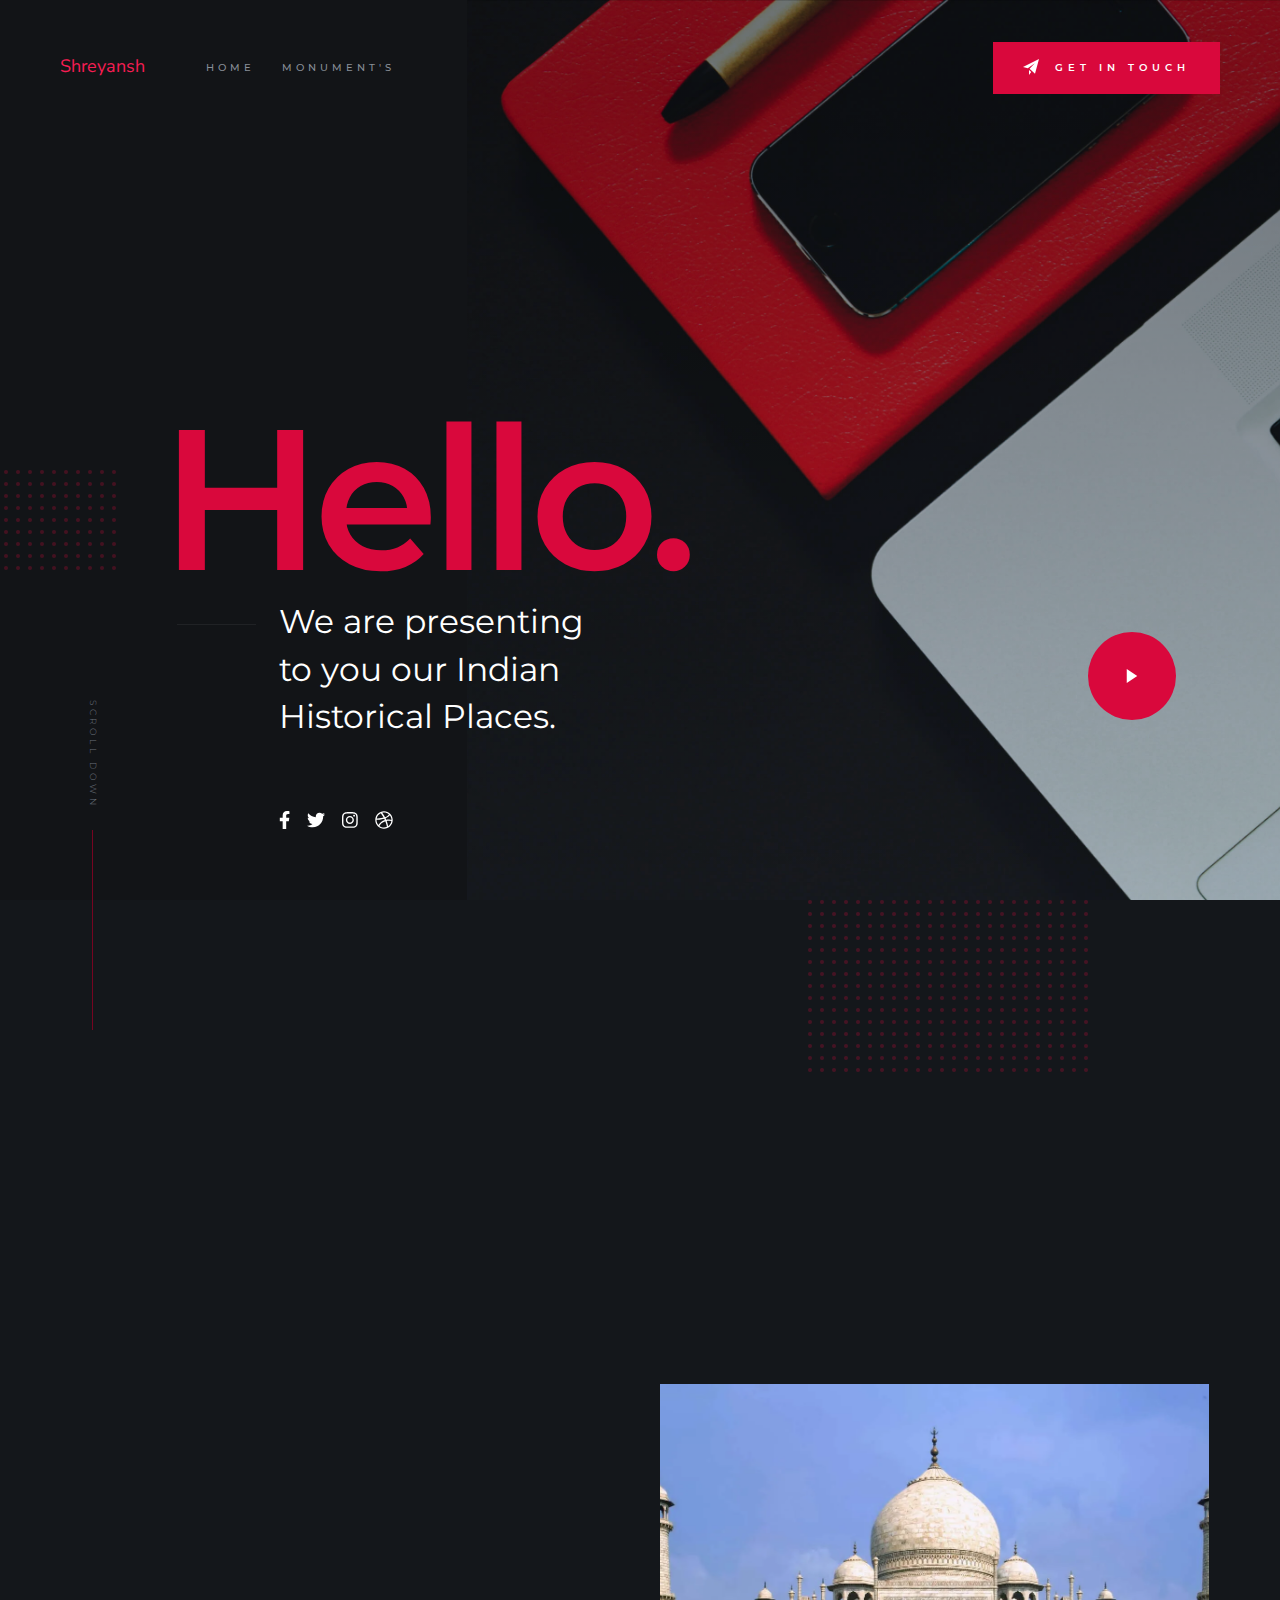
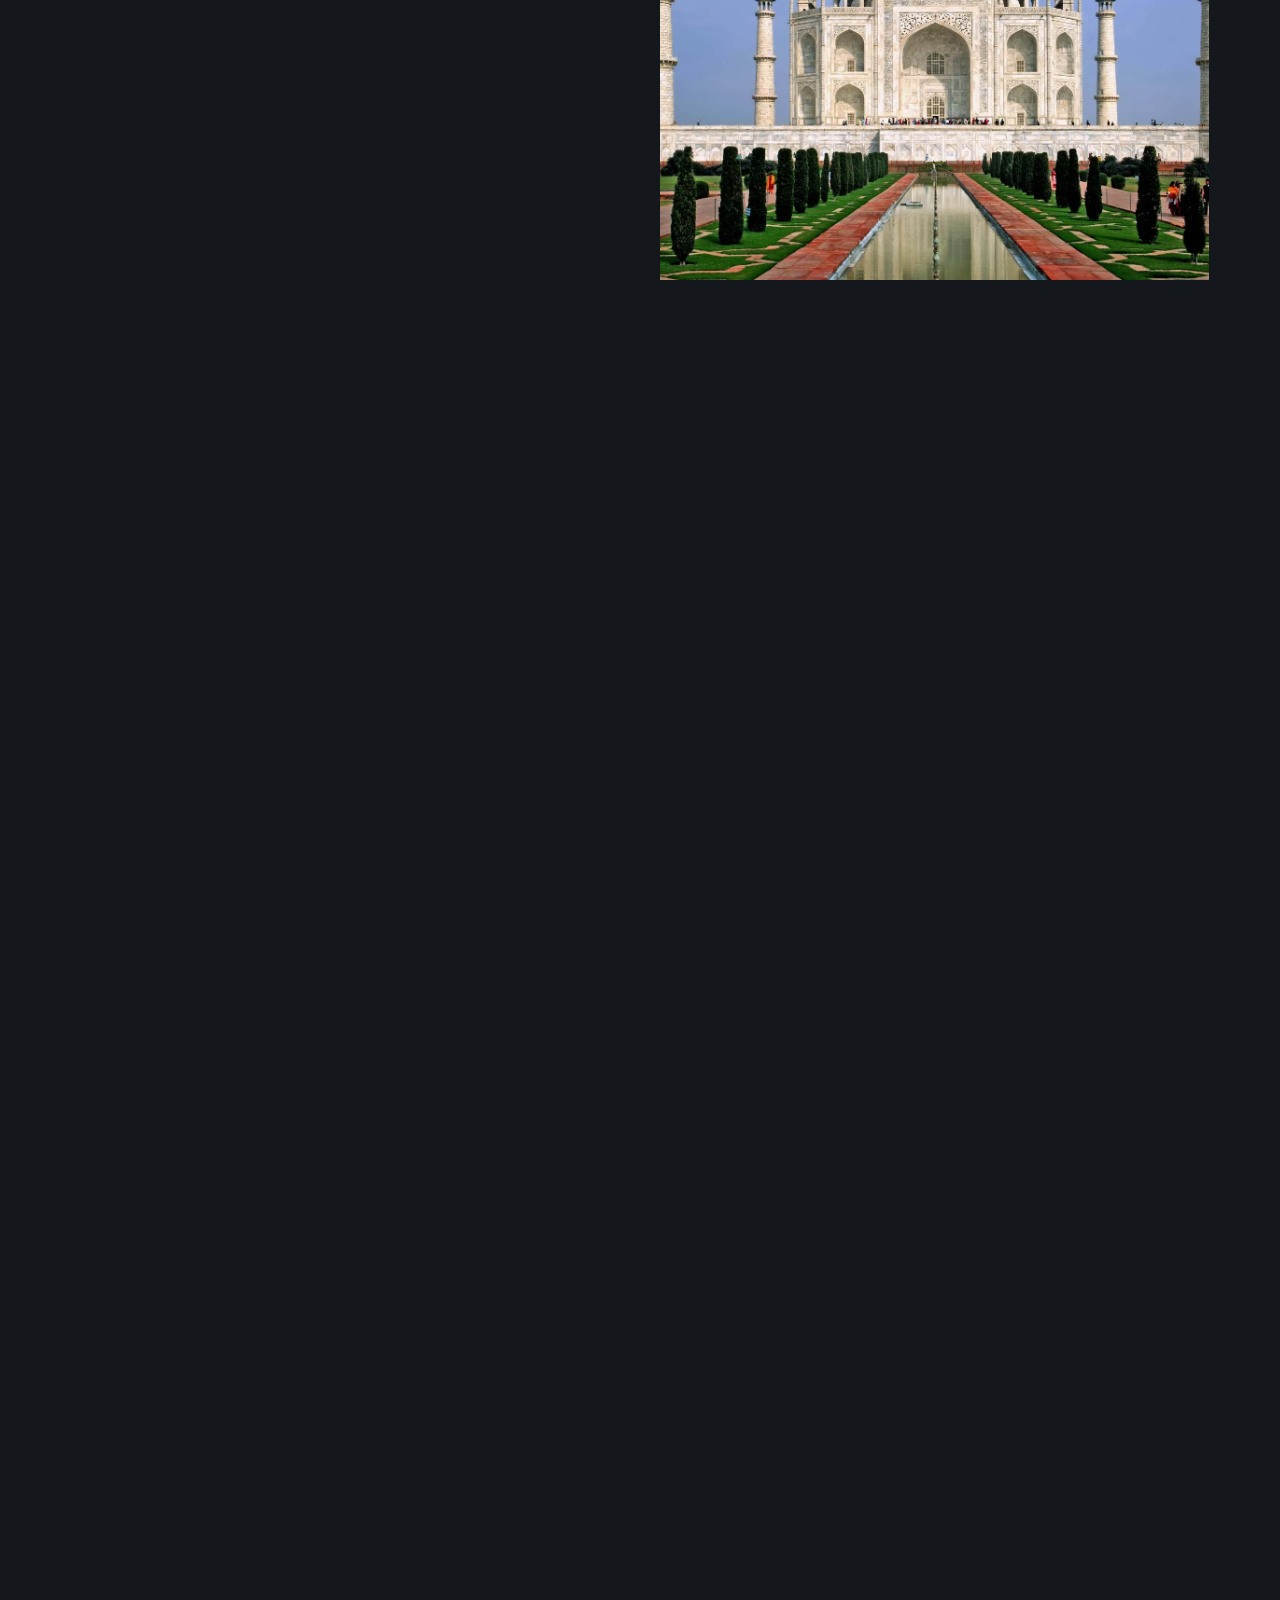
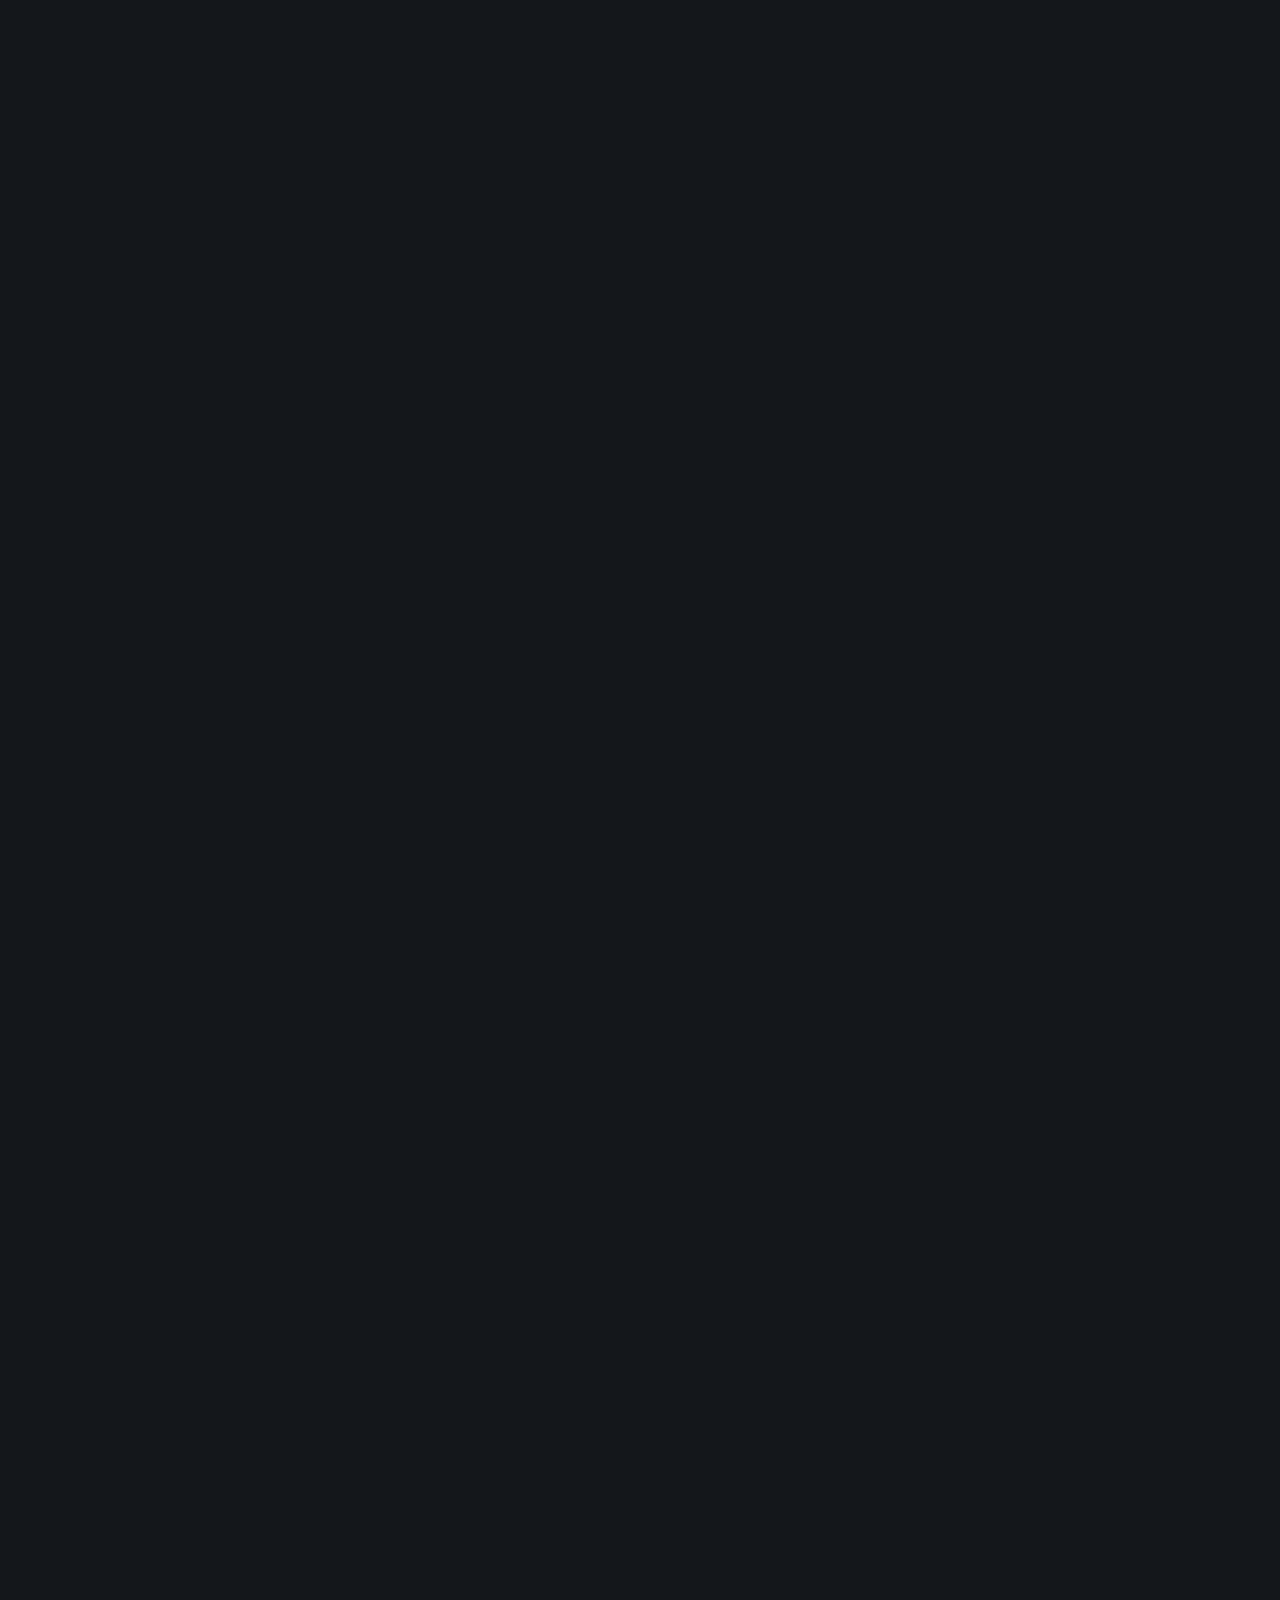
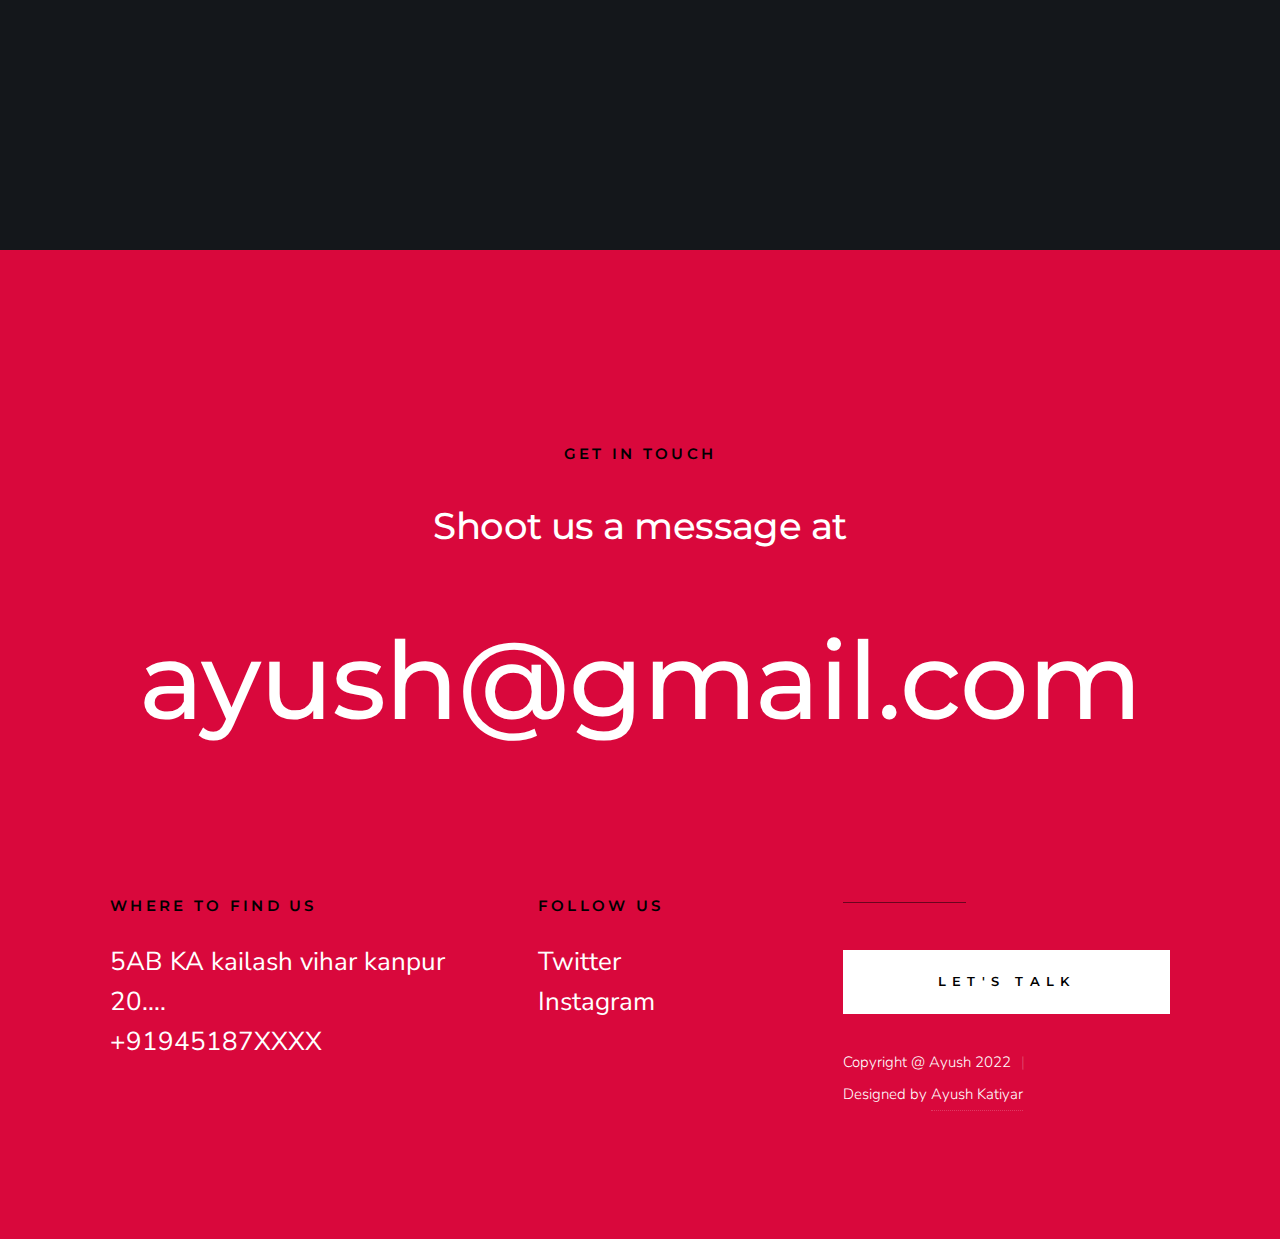
==== commit fff4fc3d: "Shreyansh" ====
--- a/index.html
+++ b/index.html
@@ -1,6 +1,4 @@
-<!DOCTYPE html>
-<html class="no-js" lang="en">
-<head>
+<html class="js svg audio canvas cssremunit csscalc cssgradients supports no-touchevents video cssanimations cssfilters flexbox flexboxlegacy no-flexboxtweener flexwrap csstransforms csstransforms3d csstransitions backgroundblendmode fontawesome-i2svg-active fontawesome-i2svg-complete ss-loaded" lang="en" style=""><head>
 
     <!--- basic page needs
     ================================================== -->
@@ -15,13 +13,13 @@
 
     <!-- CSS
     ================================================== -->
-    <link rel="stylesheet" href="css/styles.css">
+    <style type="text/css">svg:not(:root).svg-inline--fa{overflow:visible}.svg-inline--fa{display:inline-block;font-size:inherit;height:1em;overflow:visible;vertical-align:-.125em}.svg-inline--fa.fa-lg{vertical-align:-.225em}.svg-inline--fa.fa-w-1{width:.0625em}.svg-inline--fa.fa-w-2{width:.125em}.svg-inline--fa.fa-w-3{width:.1875em}.svg-inline--fa.fa-w-4{width:.25em}.svg-inline--fa.fa-w-5{width:.3125em}.svg-inline--fa.fa-w-6{width:.375em}.svg-inline--fa.fa-w-7{width:.4375em}.svg-inline--fa.fa-w-8{width:.5em}.svg-inline--fa.fa-w-9{width:.5625em}.svg-inline--fa.fa-w-10{width:.625em}.svg-inline--fa.fa-w-11{width:.6875em}.svg-inline--fa.fa-w-12{width:.75em}.svg-inline--fa.fa-w-13{width:.8125em}.svg-inline--fa.fa-w-14{width:.875em}.svg-inline--fa.fa-w-15{width:.9375em}.svg-inline--fa.fa-w-16{width:1em}.svg-inline--fa.fa-w-17{width:1.0625em}.svg-inline--fa.fa-w-18{width:1.125em}.svg-inline--fa.fa-w-19{width:1.1875em}.svg-inline--fa.fa-w-20{width:1.25em}.svg-inline--fa.fa-pull-left{margin-right:.3em;width:auto}.svg-inline--fa.fa-pull-right{margin-left:.3em;width:auto}.svg-inline--fa.fa-border{height:1.5em}.svg-inline--fa.fa-li{width:2em}.svg-inline--fa.fa-fw{width:1.25em}.fa-layers svg.svg-inline--fa{bottom:0;left:0;margin:auto;position:absolute;right:0;top:0}.fa-layers{display:inline-block;height:1em;position:relative;text-align:center;vertical-align:-.125em;width:1em}.fa-layers svg.svg-inline--fa{-webkit-transform-origin:center center;transform-origin:center center}.fa-layers-counter,.fa-layers-text{display:inline-block;position:absolute;text-align:center}.fa-layers-text{left:50%;top:50%;-webkit-transform:translate(-50%,-50%);transform:translate(-50%,-50%);-webkit-transform-origin:center center;transform-origin:center center}.fa-layers-counter{background-color:#ff253a;border-radius:1em;-webkit-box-sizing:border-box;box-sizing:border-box;color:#fff;height:1.5em;line-height:1;max-width:5em;min-width:1.5em;overflow:hidden;padding:.25em;right:0;text-overflow:ellipsis;top:0;-webkit-transform:scale(.25);transform:scale(.25);-webkit-transform-origin:top right;transform-origin:top right}.fa-layers-bottom-right{bottom:0;right:0;top:auto;-webkit-transform:scale(.25);transform:scale(.25);-webkit-transform-origin:bottom right;transform-origin:bottom right}.fa-layers-bottom-left{bottom:0;left:0;right:auto;top:auto;-webkit-transform:scale(.25);transform:scale(.25);-webkit-transform-origin:bottom left;transform-origin:bottom left}.fa-layers-top-right{right:0;top:0;-webkit-transform:scale(.25);transform:scale(.25);-webkit-transform-origin:top right;transform-origin:top right}.fa-layers-top-left{left:0;right:auto;top:0;-webkit-transform:scale(.25);transform:scale(.25);-webkit-transform-origin:top left;transform-origin:top left}.fa-lg{font-size:1.3333333333em;line-height:.75em;vertical-align:-.0667em}.fa-xs{font-size:.75em}.fa-sm{font-size:.875em}.fa-1x{font-size:1em}.fa-2x{font-size:2em}.fa-3x{font-size:3em}.fa-4x{font-size:4em}.fa-5x{font-size:5em}.fa-6x{font-size:6em}.fa-7x{font-size:7em}.fa-8x{font-size:8em}.fa-9x{font-size:9em}.fa-10x{font-size:10em}.fa-fw{text-align:center;width:1.25em}.fa-ul{list-style-type:none;margin-left:2.5em;padding-left:0}.fa-ul>li{position:relative}.fa-li{left:-2em;position:absolute;text-align:center;width:2em;line-height:inherit}.fa-border{border:solid .08em #eee;border-radius:.1em;padding:.2em .25em .15em}.fa-pull-left{float:left}.fa-pull-right{float:right}.fa.fa-pull-left,.fab.fa-pull-left,.fal.fa-pull-left,.far.fa-pull-left,.fas.fa-pull-left{margin-right:.3em}.fa.fa-pull-right,.fab.fa-pull-right,.fal.fa-pull-right,.far.fa-pull-right,.fas.fa-pull-right{margin-left:.3em}.fa-spin{-webkit-animation:fa-spin 2s infinite linear;animation:fa-spin 2s infinite linear}.fa-pulse{-webkit-animation:fa-spin 1s infinite steps(8);animation:fa-spin 1s infinite steps(8)}@-webkit-keyframes fa-spin{0%{-webkit-transform:rotate(0);transform:rotate(0)}100%{-webkit-transform:rotate(360deg);transform:rotate(360deg)}}@keyframes fa-spin{0%{-webkit-transform:rotate(0);transform:rotate(0)}100%{-webkit-transform:rotate(360deg);transform:rotate(360deg)}}.fa-rotate-90{-webkit-transform:rotate(90deg);transform:rotate(90deg)}.fa-rotate-180{-webkit-transform:rotate(180deg);transform:rotate(180deg)}.fa-rotate-270{-webkit-transform:rotate(270deg);transform:rotate(270deg)}.fa-flip-horizontal{-webkit-transform:scale(-1,1);transform:scale(-1,1)}.fa-flip-vertical{-webkit-transform:scale(1,-1);transform:scale(1,-1)}.fa-flip-both,.fa-flip-horizontal.fa-flip-vertical{-webkit-transform:scale(-1,-1);transform:scale(-1,-1)}:root .fa-flip-both,:root .fa-flip-horizontal,:root .fa-flip-vertical,:root .fa-rotate-180,:root .fa-rotate-270,:root .fa-rotate-90{-webkit-filter:none;filter:none}.fa-stack{display:inline-block;height:2em;position:relative;width:2.5em}.fa-stack-1x,.fa-stack-2x{bottom:0;left:0;margin:auto;position:absolute;right:0;top:0}.svg-inline--fa.fa-stack-1x{height:1em;width:1.25em}.svg-inline--fa.fa-stack-2x{height:2em;width:2.5em}.fa-inverse{color:#fff}.sr-only{border:0;clip:rect(0,0,0,0);height:1px;margin:-1px;overflow:hidden;padding:0;position:absolute;width:1px}.sr-only-focusable:active,.sr-only-focusable:focus{clip:auto;height:auto;margin:0;overflow:visible;position:static;width:auto}.svg-inline--fa .fa-primary{fill:var(--fa-primary-color,currentColor);opacity:1;opacity:var(--fa-primary-opacity,1)}.svg-inline--fa .fa-secondary{fill:var(--fa-secondary-color,currentColor);opacity:.4;opacity:var(--fa-secondary-opacity,.4)}.svg-inline--fa.fa-swap-opacity .fa-primary{opacity:.4;opacity:var(--fa-secondary-opacity,.4)}.svg-inline--fa.fa-swap-opacity .fa-secondary{opacity:1;opacity:var(--fa-primary-opacity,1)}.svg-inline--fa mask .fa-primary,.svg-inline--fa mask .fa-secondary{fill:#000}.fad.fa-inverse{color:#fff}</style><link rel="stylesheet" href="css/styles.css">
     <link rel="stylesheet" href="css/vendor.css">
 
     <!-- script
     ================================================== -->
     <script src="js/modernizr.js"></script>
-    <script defer src="js/fontawesome/all.min.js"></script>
+    <script defer="" src="js/fontawesome/all.min.js"></script>
 
     <!-- favicons
     ================================================== -->
@@ -32,13 +30,13 @@
 
 </head>
 
-<body id="top">
+<body id="top" data-aos-easing="ease-in-out" data-aos-duration="600" data-aos-delay="300">
 
 
     <!-- preloader
     ================================================== -->
-    <div id="preloader">
-        <div id="loader" class="dots-fade">
+    <div id="preloader" style="display: none;">
+        <div id="loader" class="dots-fade" style="display: none;">
             <div></div>
             <div></div>
             <div></div>
@@ -52,8 +50,7 @@
 
         <div class="s-header__logo">
             <a href="index.html">
-                <title>Ayush</title> Ayush
-            </a>
+                <title>title</title>Shreyansh</a>
         </div>
 
         <div class="s-header__content">
@@ -67,7 +64,7 @@
             </nav> <!-- end s-header__nav-wrap -->
 
             <a href="mailto:#0" class="btn btn--primary btn--small">
-                <svg xmlns="http://www.w3.org/2000/svg" width="24" height="24" viewBox="0 0 24 24"><path d="M24 0l-6 22-8.129-7.239 7.802-8.234-10.458 7.227-7.215-1.754 24-12zm-15 16.668v7.332l3.258-4.431-3.258-2.901z"/></svg>
+                <svg xmlns="http://www.w3.org/2000/svg" width="24" height="24" viewBox="0 0 24 24"><path d="M24 0l-6 22-8.129-7.239 7.802-8.234-10.458 7.227-7.215-1.754 24-12zm-15 16.668v7.332l3.258-4.431-3.258-2.901z"></path></svg>
                 Get In Touch
             </a>
 
@@ -100,10 +97,10 @@
     
                     <footer>
                         <div class="s-hero__content-social">
-                            <a href="#0"><i class="fab fa-facebook-f" aria-hidden="true"></i></a>
-                            <a href="#0"><i class="fab fa-twitter" aria-hidden="true"></i></a>
-                            <a href="#0"><i class="fab fa-instagram" aria-hidden="true"></i></a>
-                            <a href="#0"><i class="fab fa-dribbble" aria-hidden="true"></i></a>
+                            <a href="#0"><svg class="svg-inline--fa fa-facebook-f fa-w-10" aria-hidden="true" focusable="false" data-prefix="fab" data-icon="facebook-f" role="img" xmlns="http://www.w3.org/2000/svg" viewBox="0 0 320 512" data-fa-i2svg=""><path fill="currentColor" d="M279.14 288l14.22-92.66h-88.91v-60.13c0-25.35 12.42-50.06 52.24-50.06h40.42V6.26S260.43 0 225.36 0c-73.22 0-121.08 44.38-121.08 124.72v70.62H22.89V288h81.39v224h100.17V288z"></path></svg><!-- <i class="fab fa-facebook-f" aria-hidden="true"></i> --></a>
+                            <a href="#0"><svg class="svg-inline--fa fa-twitter fa-w-16" aria-hidden="true" focusable="false" data-prefix="fab" data-icon="twitter" role="img" xmlns="http://www.w3.org/2000/svg" viewBox="0 0 512 512" data-fa-i2svg=""><path fill="currentColor" d="M459.37 151.716c.325 4.548.325 9.097.325 13.645 0 138.72-105.583 298.558-298.558 298.558-59.452 0-114.68-17.219-161.137-47.106 8.447.974 16.568 1.299 25.34 1.299 49.055 0 94.213-16.568 130.274-44.832-46.132-.975-84.792-31.188-98.112-72.772 6.498.974 12.995 1.624 19.818 1.624 9.421 0 18.843-1.3 27.614-3.573-48.081-9.747-84.143-51.98-84.143-102.985v-1.299c13.969 7.797 30.214 12.67 47.431 13.319-28.264-18.843-46.781-51.005-46.781-87.391 0-19.492 5.197-37.36 14.294-52.954 51.655 63.675 129.3 105.258 216.365 109.807-1.624-7.797-2.599-15.918-2.599-24.04 0-57.828 46.782-104.934 104.934-104.934 30.213 0 57.502 12.67 76.67 33.137 23.715-4.548 46.456-13.32 66.599-25.34-7.798 24.366-24.366 44.833-46.132 57.827 21.117-2.273 41.584-8.122 60.426-16.243-14.292 20.791-32.161 39.308-52.628 54.253z"></path></svg><!-- <i class="fab fa-twitter" aria-hidden="true"></i> --></a>
+                            <a href="#0"><svg class="svg-inline--fa fa-instagram fa-w-14" aria-hidden="true" focusable="false" data-prefix="fab" data-icon="instagram" role="img" xmlns="http://www.w3.org/2000/svg" viewBox="0 0 448 512" data-fa-i2svg=""><path fill="currentColor" d="M224.1 141c-63.6 0-114.9 51.3-114.9 114.9s51.3 114.9 114.9 114.9S339 319.5 339 255.9 287.7 141 224.1 141zm0 189.6c-41.1 0-74.7-33.5-74.7-74.7s33.5-74.7 74.7-74.7 74.7 33.5 74.7 74.7-33.6 74.7-74.7 74.7zm146.4-194.3c0 14.9-12 26.8-26.8 26.8-14.9 0-26.8-12-26.8-26.8s12-26.8 26.8-26.8 26.8 12 26.8 26.8zm76.1 27.2c-1.7-35.9-9.9-67.7-36.2-93.9-26.2-26.2-58-34.4-93.9-36.2-37-2.1-147.9-2.1-184.9 0-35.8 1.7-67.6 9.9-93.9 36.1s-34.4 58-36.2 93.9c-2.1 37-2.1 147.9 0 184.9 1.7 35.9 9.9 67.7 36.2 93.9s58 34.4 93.9 36.2c37 2.1 147.9 2.1 184.9 0 35.9-1.7 67.7-9.9 93.9-36.2 26.2-26.2 34.4-58 36.2-93.9 2.1-37 2.1-147.8 0-184.8zM398.8 388c-7.8 19.6-22.9 34.7-42.6 42.6-29.5 11.7-99.5 9-132.1 9s-102.7 2.6-132.1-9c-19.6-7.8-34.7-22.9-42.6-42.6-11.7-29.5-9-99.5-9-132.1s-2.6-102.7 9-132.1c7.8-19.6 22.9-34.7 42.6-42.6 29.5-11.7 99.5-9 132.1-9s102.7-2.6 132.1 9c19.6 7.8 34.7 22.9 42.6 42.6 11.7 29.5 9 99.5 9 132.1s2.7 102.7-9 132.1z"></path></svg><!-- <i class="fab fa-instagram" aria-hidden="true"></i> --></a>
+                            <a href="#0"><svg class="svg-inline--fa fa-dribbble fa-w-16" aria-hidden="true" focusable="false" data-prefix="fab" data-icon="dribbble" role="img" xmlns="http://www.w3.org/2000/svg" viewBox="0 0 512 512" data-fa-i2svg=""><path fill="currentColor" d="M256 8C119.252 8 8 119.252 8 256s111.252 248 248 248 248-111.252 248-248S392.748 8 256 8zm163.97 114.366c29.503 36.046 47.369 81.957 47.835 131.955-6.984-1.477-77.018-15.682-147.502-6.818-5.752-14.041-11.181-26.393-18.617-41.614 78.321-31.977 113.818-77.482 118.284-83.523zM396.421 97.87c-3.81 5.427-35.697 48.286-111.021 76.519-34.712-63.776-73.185-116.168-79.04-124.008 67.176-16.193 137.966 1.27 190.061 47.489zm-230.48-33.25c5.585 7.659 43.438 60.116 78.537 122.509-99.087 26.313-186.36 25.934-195.834 25.809C62.38 147.205 106.678 92.573 165.941 64.62zM44.17 256.323c0-2.166.043-4.322.108-6.473 9.268.19 111.92 1.513 217.706-30.146 6.064 11.868 11.857 23.915 17.174 35.949-76.599 21.575-146.194 83.527-180.531 142.306C64.794 360.405 44.17 310.73 44.17 256.323zm81.807 167.113c22.127-45.233 82.178-103.622 167.579-132.756 29.74 77.283 42.039 142.053 45.189 160.638-68.112 29.013-150.015 21.053-212.768-27.882zm248.38 8.489c-2.171-12.886-13.446-74.897-41.152-151.033 66.38-10.626 124.7 6.768 131.947 9.055-9.442 58.941-43.273 109.844-90.795 141.978z"></path></svg><!-- <i class="fab fa-dribbble" aria-hidden="true"></i> --></a>
                         </div>
                     </footer>
                 </div>
@@ -113,7 +110,7 @@
 
         <div class="s-hero__video">
             <a class="s-hero__video-link" href="https://player.vimeo.com/video/117310401?color=01aef0&amp;title=0&amp;byline=0&amp;portrait=0" data-lity="">
-                <svg xmlns="http://www.w3.org/2000/svg" width="24" height="24" viewBox="0 0 24 24"><path d="M21 12l-18 12v-24z"/></svg>
+                <svg xmlns="http://www.w3.org/2000/svg" width="24" height="24" viewBox="0 0 24 24"><path d="M21 12l-18 12v-24z"></path></svg>
                 <span class="s-hero__video-text">Play Video</span>
             </a>
         </div>
@@ -136,25 +133,25 @@
         <div class="row">
             <div class="column large-12">
 
-                <div class="section-title" data-num="01" data-aos="fade-up">
+                <div class="section-title aos-init" data-num="01" data-aos="fade-up">
                     
                 </div>
 
             </div>
 
             <div class="column large-6 w-900-stack s-about__intro-text">
-                <h1 class="display-1" data-aos="fade-up">
+                <h1 class="display-1 aos-init" data-aos="fade-up">
                     TAJ MAHAL :-
                 </h1>
 
-                <p class="lead" data-aos="fade-up">
+                <p class="lead aos-init" data-aos="fade-up">
                     Taj Mahal, also spelled Tadj Mahall, mausoleum complex in Agra, western Uttar Pradesh state, northern India. The Taj Mahal was built by the Mughal emperor Shah Jahān (reigned 1628–58) to immortalize his wife Mumtaz Mahal (“Chosen One of the Palace”), who died in childbirth in 1631, having been the emperor’s inseparable companion since their marriage in 1612. India’s most famous and widely recognized building, it is situated in the eastern part of the city on the southern (right) bank of the Yamuna (Jumna) River. Agra Fort (Red Fort), also on the right bank of the Yamuna, is about 1 mile (1.6 km) west of the Taj Mahal.
 
                 </p>
             </div>
 
             <div class="column large-6 w-900-stack s-about__photo-block">
-                <div class="s-about__photo" href="/Users/yogeshharsana/Downloads/Flare_1_0_0/images/portfolio/gallery/about-photo.jpg " data-aos="fade-up"></div>
+                <div class="s-about__photo aos-init aos-animate" href="/Users/yogeshharsana/Downloads/Flare_1_0_0/images/portfolio/gallery/about-photo.jpg " data-aos="fade-up"></div>
             </div>
         </div>
 
@@ -163,24 +160,24 @@
         <div class="row">
             <div class="column large-12">
 
-                <div class="section-title" data-num="01" data-aos="fade-up">
+                <div class="section-title aos-init" data-num="01" data-aos="fade-up">
                     
                 </div>
 
             </div>
 
             <div class="column large-6 w-900-stack s-about__intro-text">
-                <h1 class="display-1" data-aos="fade-up">
+                <h1 class="display-1 aos-init" data-aos="fade-up">
                     QUTUB MINAR :-
                 </h1>
 
-                <p class="lead" data-aos="fade-up">
+                <p class="lead aos-init" data-aos="fade-up">
                     Delhi’s Qutub Minar is a five-storied structure constructed over four centuries by a number of rulers. It was originally commissioned by Qutb-ud-din Aibak, who was the founder of the Delhi Sultanate, around 1192 as a victory tower. The minaret is named after him; although he wasn’t able to build it beyond the first story. His successor Shams-ud-din Iltutmish added three more floors to the structure in 1220. Its topmost story suffered damages in 1369 due to lightning. It was reconstructed by Firoz Shah Tughlaq, who added the fifth and final story to the tower while the entrance to Qutub Minar was built by Sher Shah Suri.
                 </p>
             </div>
 
             <div class="column large-6 w-900-stack s-about__photo1-block">
-                <div class="s-about__photo1" data-aos="fade-up"></div>
+                <div class="s-about__photo1 aos-init" data-aos="fade-up"></div>
             </div>
         </div>
 
@@ -194,12 +191,12 @@
 
         <div class="row s-porfolio__top">
             <div class="column large-6 w-900-stack">
-                <div class="section-title" data-num="03" data-aos="fade-up">
+                <div class="section-title aos-init" data-num="03" data-aos="fade-up">
                     <h3 class="h6">Recent Pictures.</h3>
                 </div>
             </div>
             <div class="column large-6 w-900-stack">
-                <h1 class="display-1" data-aos="fade-up">
+                <h1 class="display-1 aos-init" data-aos="fade-up">
                     Check out more photos.
                 </h1>
             </div>
@@ -207,12 +204,11 @@
 
         <div class="row s-portfolio__list block-large-1-2 block-tab-full collapse">
 
-            <div class="column" data-aos="fade-up">
+            <div class="column aos-init" data-aos="fade-up">
                 <div class="folio-item">
                     <div class="folio-item__thumb">
                         <a class="folio-item__thumb-link" href="images/portfolio/gallery/g-red-wheel.jpg" title="The Red Wheel" data-size="1050x700">
-                            <img src="images/portfolio/red-wheel.jpg" 
-                                 srcset="images/portfolio/red-wheel.jpg 1x, images/portfolio/red-wheel@2x.jpg 2x" alt="">
+                            <img src="images/portfolio/red-wheel.jpg" srcset="images/portfolio/red-wheel.jpg 1x, images/portfolio/red-wheel@2x.jpg 2x" alt="">
                         </a>
                     </div>
                     <div class="folio-item__info">
@@ -225,12 +221,11 @@
                     </div>
                 </div>
             </div> <!-- end column -->
-            <div class="column" data-aos="fade-up">
+            <div class="column aos-init" data-aos="fade-up">
                 <div class="folio-item">
                     <div class="folio-item__thumb">
                         <a class="folio-item__thumb-link" href="images/portfolio/gallery/g-music-life.jpg" title="Music Life" data-size="1050x700">
-                            <img src="images/portfolio/music-life.jpg" 
-                                 srcset="images/portfolio/music-life.jpg 1x, images/portfolio/music-life@2x.jpg 2x" alt="">
+                            <img src="images/portfolio/music-life.jpg" srcset="images/portfolio/music-life.jpg 1x, images/portfolio/music-life@2x.jpg 2x" alt="">
                         </a>
                     </div>
                     <div class="folio-item__info">
@@ -243,12 +238,11 @@
                     </div>
                 </div>
             </div> <!-- end column -->
-            <div class="column" data-aos="fade-up">
-                <div class="folio-item">
-                    <div class="folio-item__thumb">
-                        <a class="folio-item__thumb-link" href="images/portfolio/gallery/g-oi-logo.jpg" Title="OI Logo" data-size="1050x700">
-                            <img src="images/portfolio/oi-logo.jpg.jpg" 
-                                 srcset="images/portfolio/oi-logo.jpg 1x, images/portfolio/oi-logo@2x.jpg 2x" alt="">
+            <div class="column aos-init" data-aos="fade-up">
+                <div class="folio-item">
+                    <div class="folio-item__thumb">
+                        <a class="folio-item__thumb-link" href="images/portfolio/gallery/g-oi-logo.jpg" title="OI Logo" data-size="1050x700">
+                            <img src="images/portfolio/oi-logo.jpg.jpg" srcset="images/portfolio/oi-logo.jpg 1x, images/portfolio/oi-logo@2x.jpg 2x" alt="">
                         </a>
                     </div>
                     <div class="folio-item__info">
@@ -261,12 +255,11 @@
                     </div>
                 </div>
             </div> <!-- end column -->
-            <div class="column" data-aos="fade-up">
+            <div class="column aos-init" data-aos="fade-up">
                 <div class="folio-item">
                     <div class="folio-item__thumb">
                         <a class="folio-item__thumb-link" href="images/portfolio/gallery/g-corrugated-sheets.jpg" title="Corrugated Sheets" data-size="1050x700">
-                            <img src="images/portfolio/corrugated-sheets.jpg" 
-                                 srcset="images/portfolio/corrugated-sheets.jpg 1x, images/portfolio/corrugated-sheets@2x.jpg 2x" alt="">
+                            <img src="images/portfolio/corrugated-sheets.jpg" srcset="images/portfolio/corrugated-sheets.jpg 1x, images/portfolio/corrugated-sheets@2x.jpg 2x" alt="">
                         </a>
                     </div>
                     <div class="folio-item__info">
@@ -279,12 +272,11 @@
                     </div>
                 </div>
             </div> <!-- end column -->
-            <div class="column" data-aos="fade-up">
+            <div class="column aos-init" data-aos="fade-up">
                 <div class="folio-item">
                     <div class="folio-item__thumb">
                         <a class="folio-item__thumb-link" href="images/portfolio/gallery/g-woodcraft.jpg" title="Sand Dunes" data-size="1050x700">
-                            <img src="images/portfolio/woodcraft.jpg" 
-                                 srcset="images/portfolio/woodcraft.jpg 1x, images/portfolio/woodcraft@2x.jpg 2x" alt="">
+                            <img src="images/portfolio/woodcraft.jpg" srcset="images/portfolio/woodcraft.jpg 1x, images/portfolio/woodcraft@2x.jpg 2x" alt="">
                         </a>
                     </div>
                     <div class="folio-item__info">
@@ -299,12 +291,11 @@
                     </div>
                 </div>
             </div> <!-- end column -->
-            <div class="column" data-aos="fade-up">
+            <div class="column aos-init" data-aos="fade-up">
                 <div class="folio-item">
                     <div class="folio-item__thumb">
                         <a class="folio-item__thumb-link" href="images/portfolio/gallery/g-lamp.jpg" title="The Lamp" data-size="1050x700">
-                            <img src="images/portfolio/lamp.jpg" 
-                                 srcset="images/portfolio/lamp.jpg 1x, images/portfolio/lamp@2x.jpg 2x" alt="">
+                            <img src="images/portfolio/lamp.jpg" srcset="images/portfolio/lamp.jpg 1x, images/portfolio/lamp@2x.jpg 2x" alt="">
                         </a>
                     </div>
                     <div class="folio-item__info">
@@ -331,12 +322,12 @@
 
                 
                 
-            </div> <!-- end column -->
-
-        </div> <!-- end row -->
-
-
-    </div> <!-- end s-clients -->
+             <!-- end column -->
+
+         <!-- end row -->
+
+
+     <!-- end s-clients -->
 
 
     <!-- contact
@@ -381,7 +372,7 @@
                     </div>
         
                     <div class="column large-5 tab-12 s-footer__block">
-                        <h4 class="h6">Follow Us</h4 class="h6">
+                        <h4 class="h6">Follow Us</h4>
         
                         <ul class="s-footer__list">
                             
@@ -427,9 +418,7 @@
 
             <div class="pswp__ui pswp__ui--hidden">
                 <div class="pswp__top-bar">
-                    <div class="pswp__counter"></div><button class="pswp__button pswp__button--close" title="Close (Esc)"></button> <button class="pswp__button pswp__button--share" title=
-                    "Share"></button> <button class="pswp__button pswp__button--fs" title="Toggle fullscreen"></button> <button class="pswp__button pswp__button--zoom" title=
-                    "Zoom in/out"></button>
+                    <div class="pswp__counter"></div><button class="pswp__button pswp__button--close" title="Close (Esc)"></button> <button class="pswp__button pswp__button--share" title="Share"></button> <button class="pswp__button pswp__button--fs" title="Toggle fullscreen"></button> <button class="pswp__button pswp__button--zoom" title="Zoom in/out"></button>
                     <div class="pswp__preloader">
                         <div class="pswp__preloader__icn">
                             <div class="pswp__preloader__cut">
@@ -440,8 +429,7 @@
                 </div>
                 <div class="pswp__share-modal pswp__share-modal--hidden pswp__single-tap">
                     <div class="pswp__share-tooltip"></div>
-                </div><button class="pswp__button pswp__button--arrow--left" title="Previous (arrow left)"></button> <button class="pswp__button pswp__button--arrow--right" title=
-                "Next (arrow right)"></button>
+                </div><button class="pswp__button pswp__button--arrow--left" title="Previous (arrow left)"></button> <button class="pswp__button pswp__button--arrow--right" title="Next (arrow right)"></button>
                 <div class="pswp__caption">
                     <div class="pswp__caption__center"></div>
                 </div>
@@ -458,6 +446,6 @@
     <script src="js/plugins.js"></script>
     <script src="js/main.js"></script>
 
-</body>
-
-</html>+
+
+</body></html>